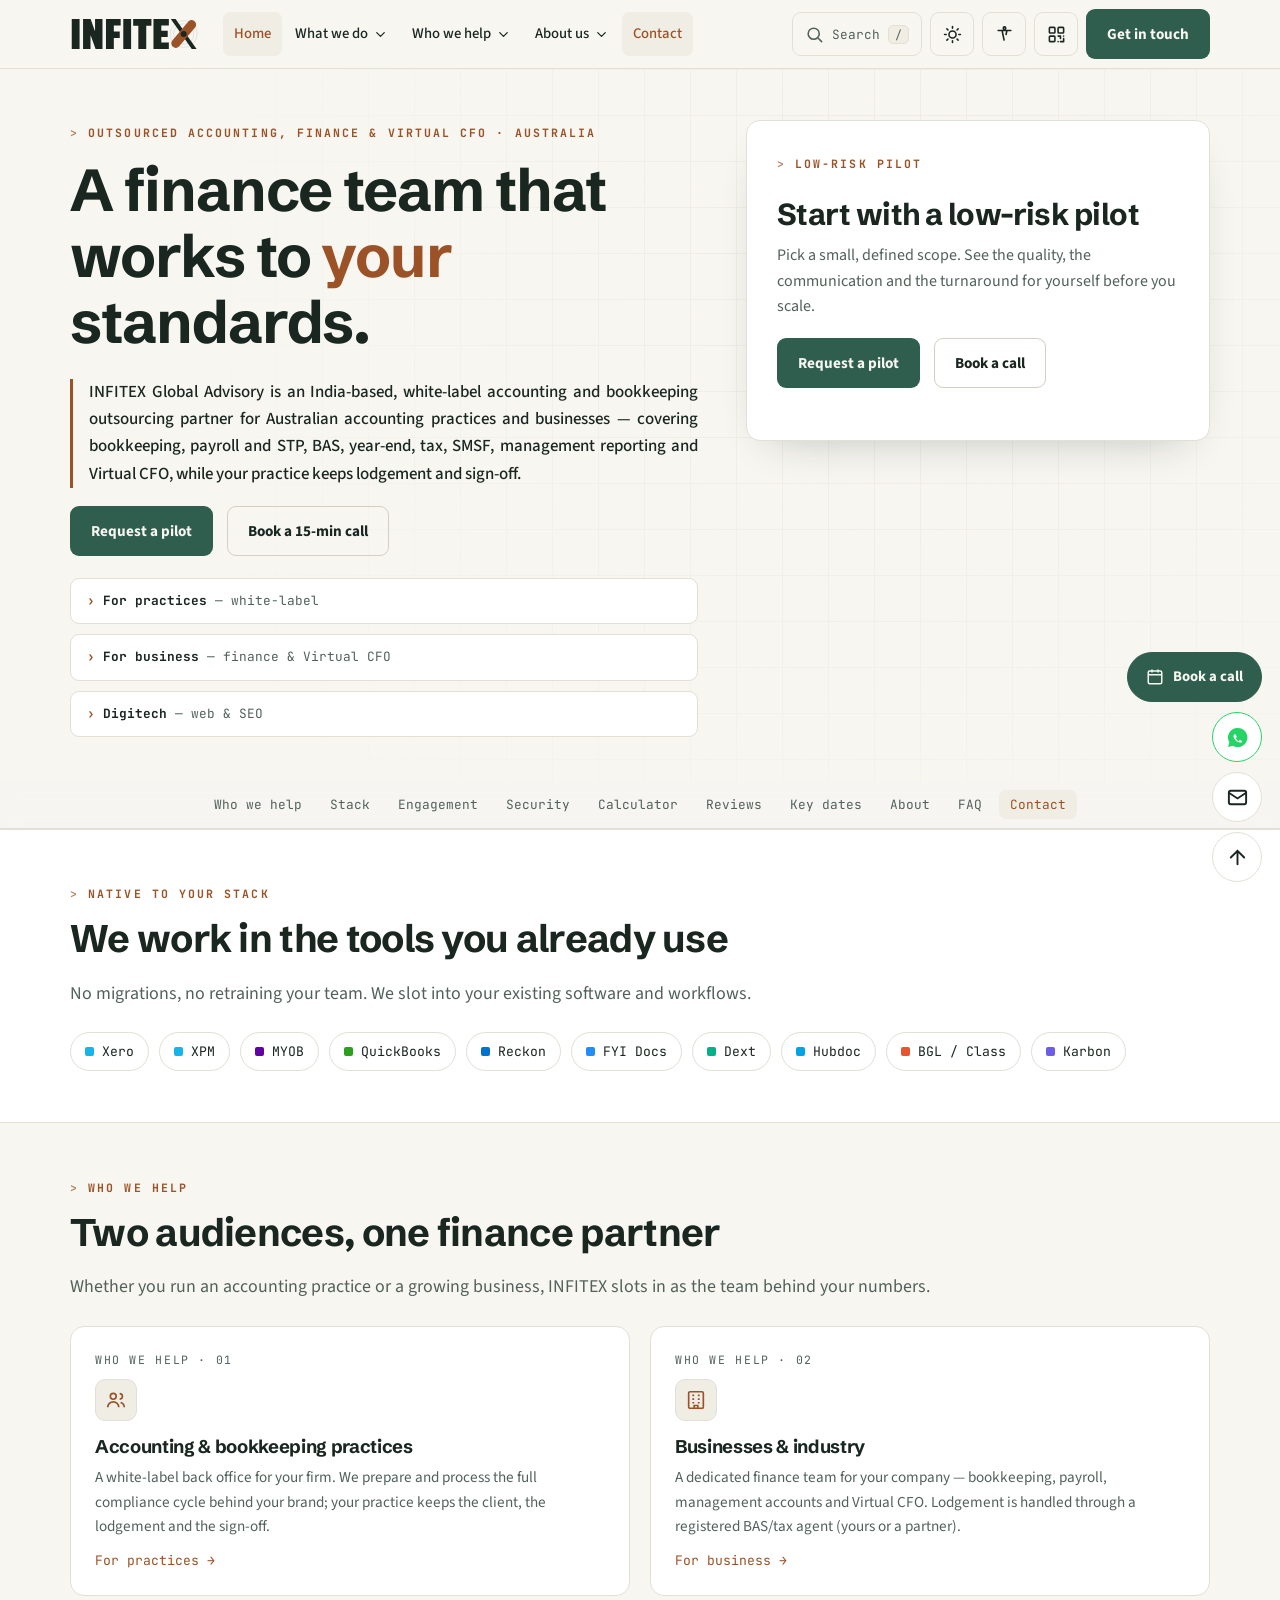
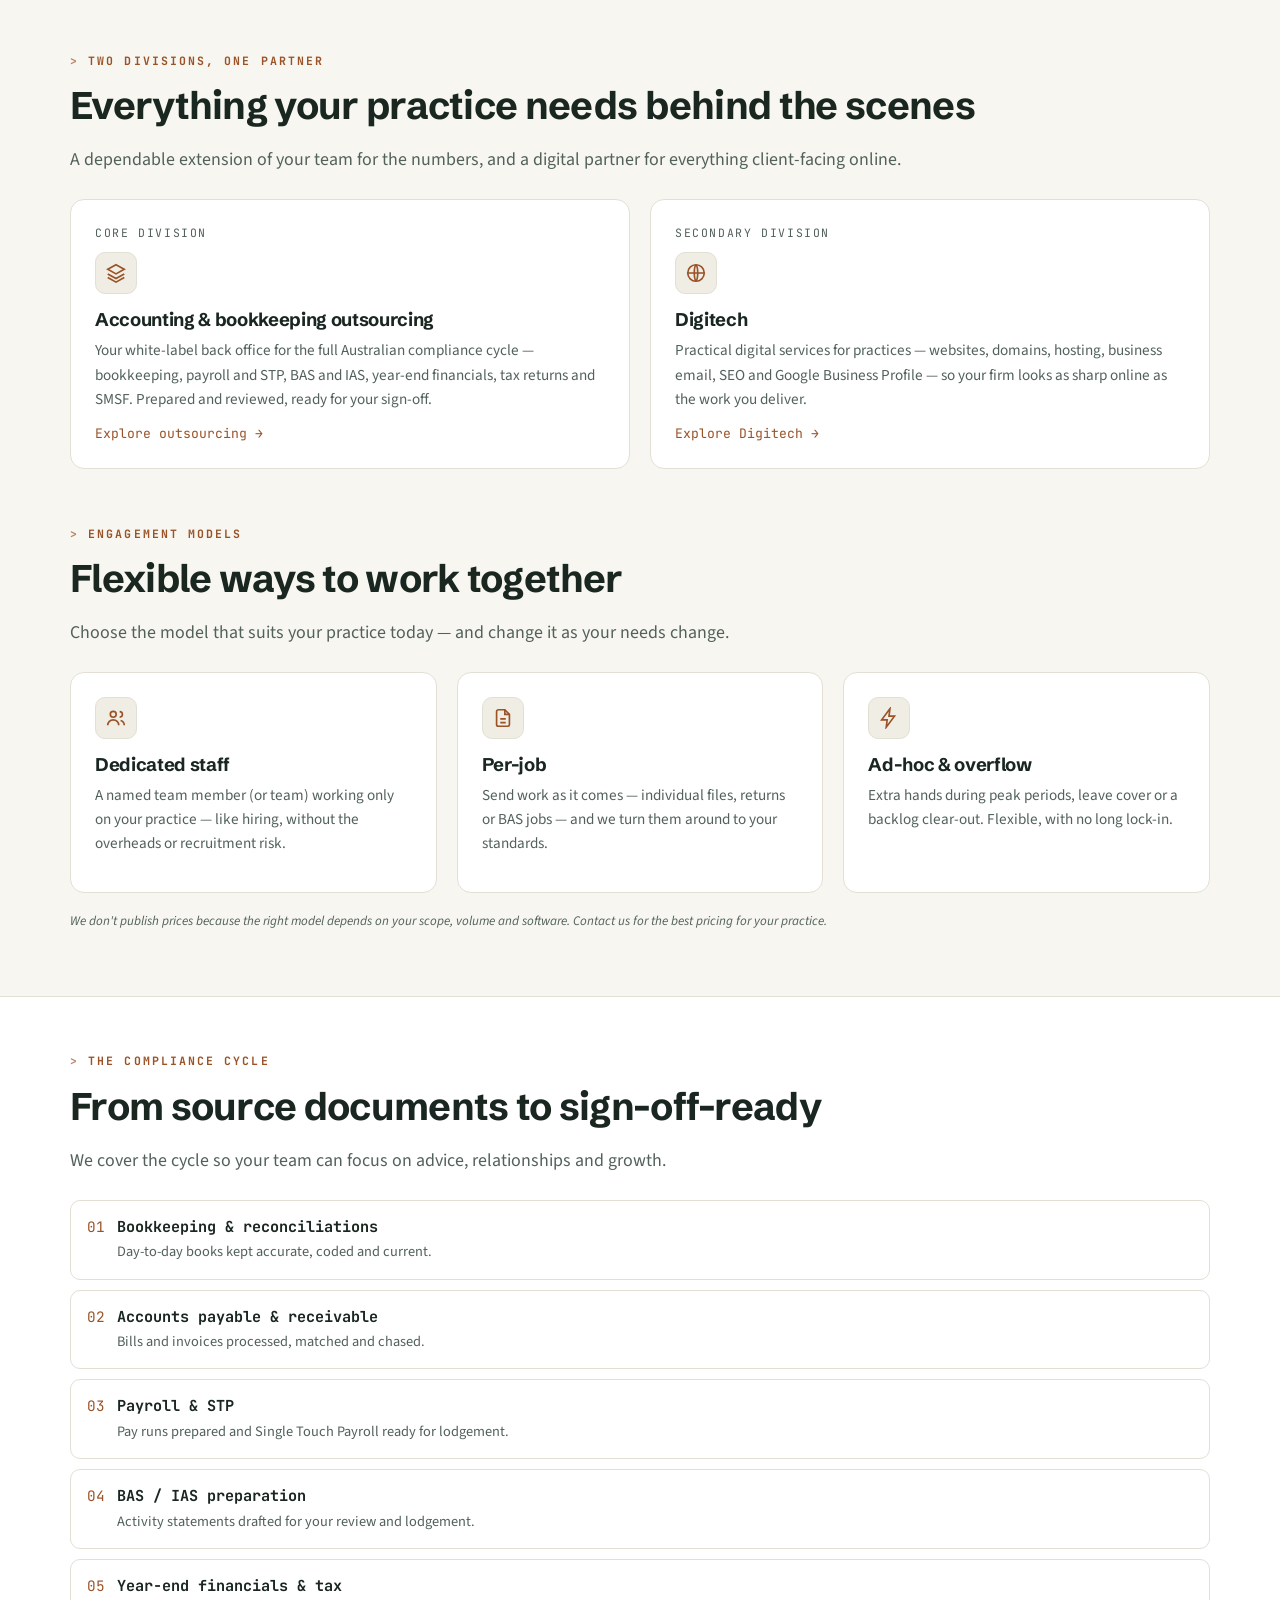
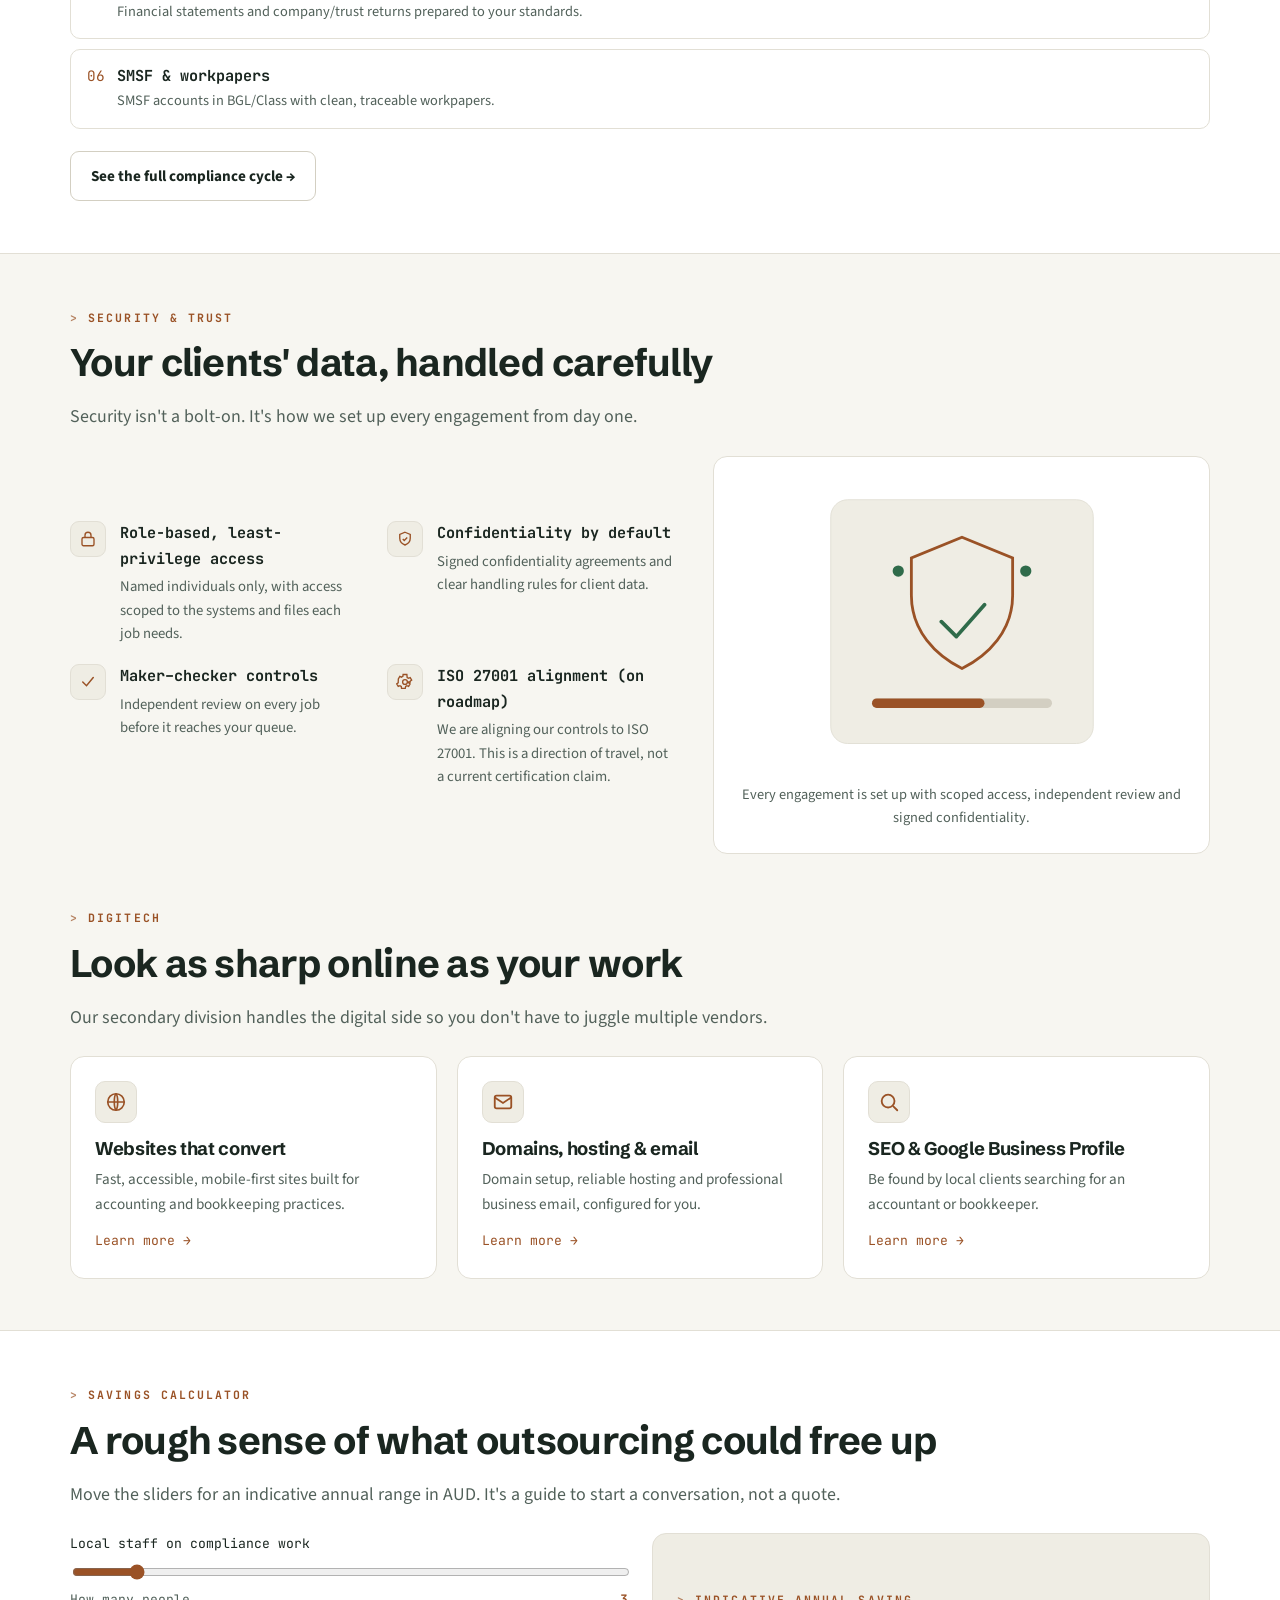
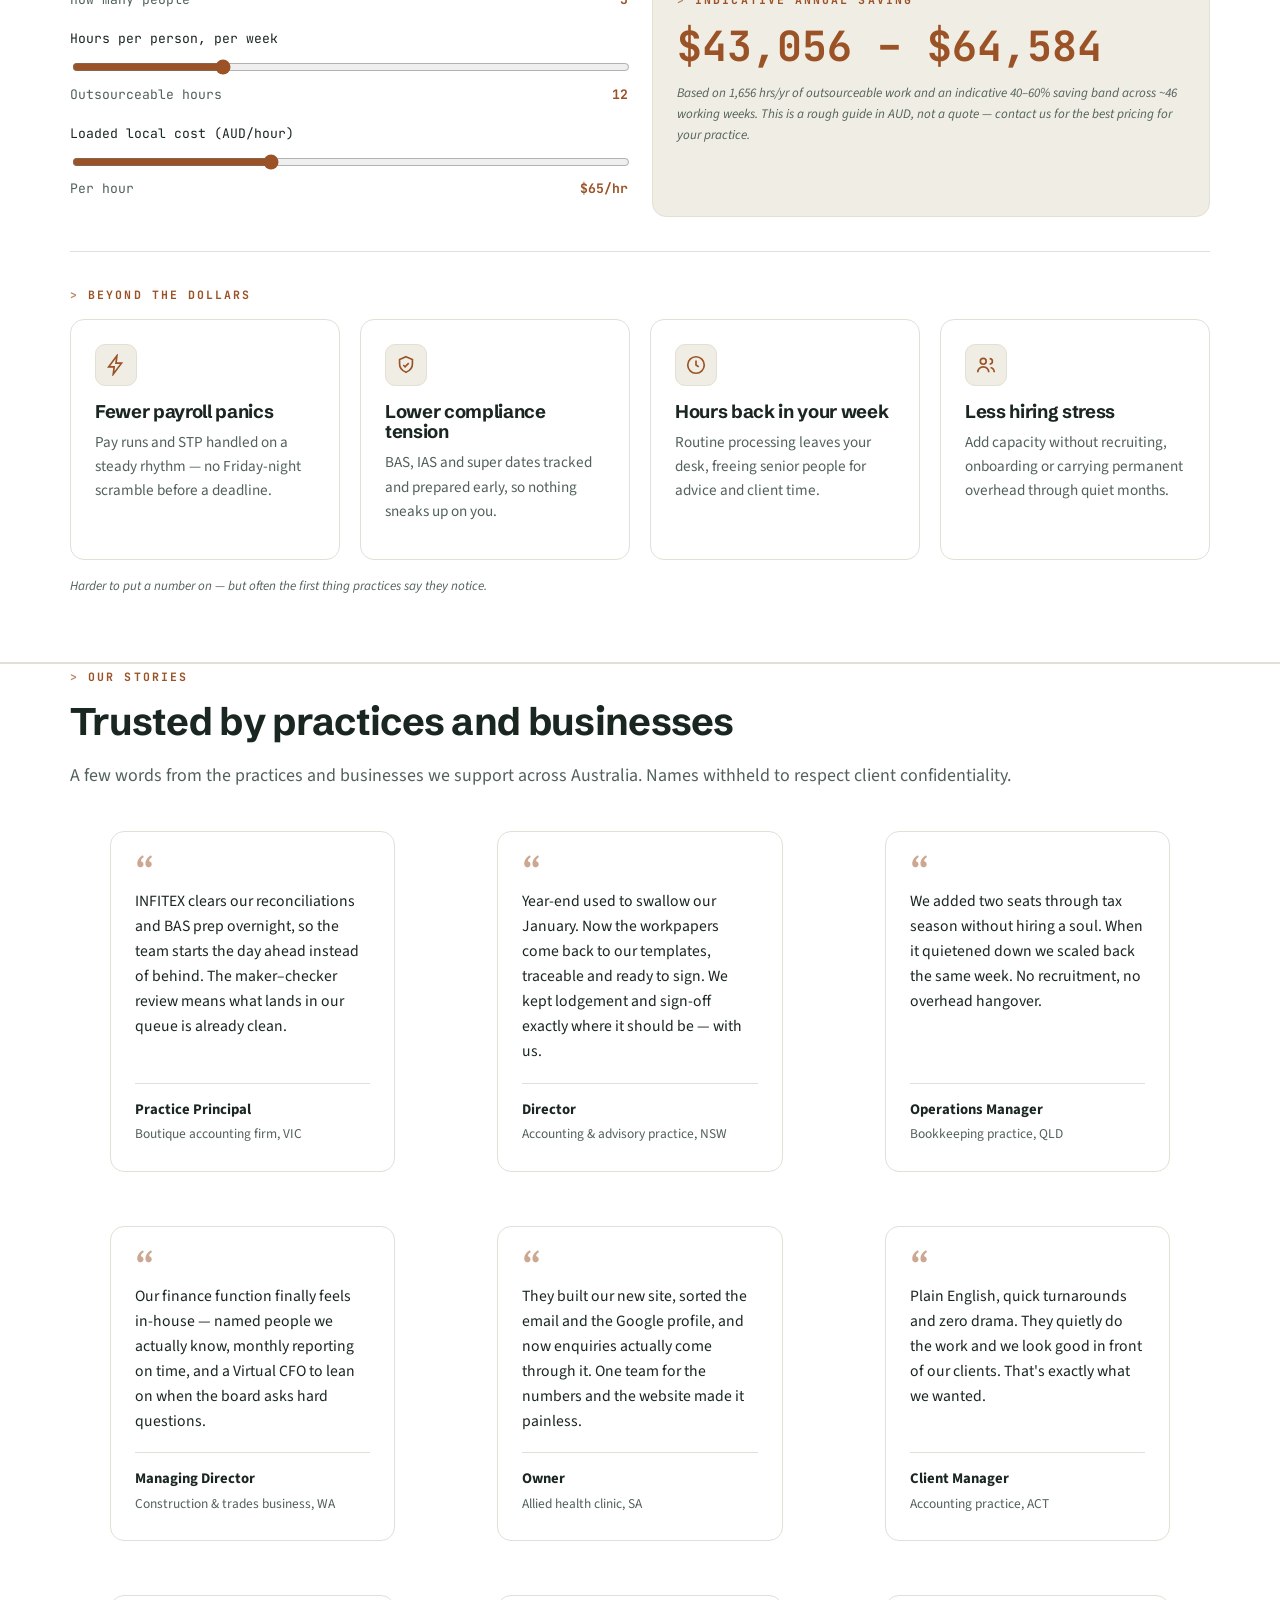
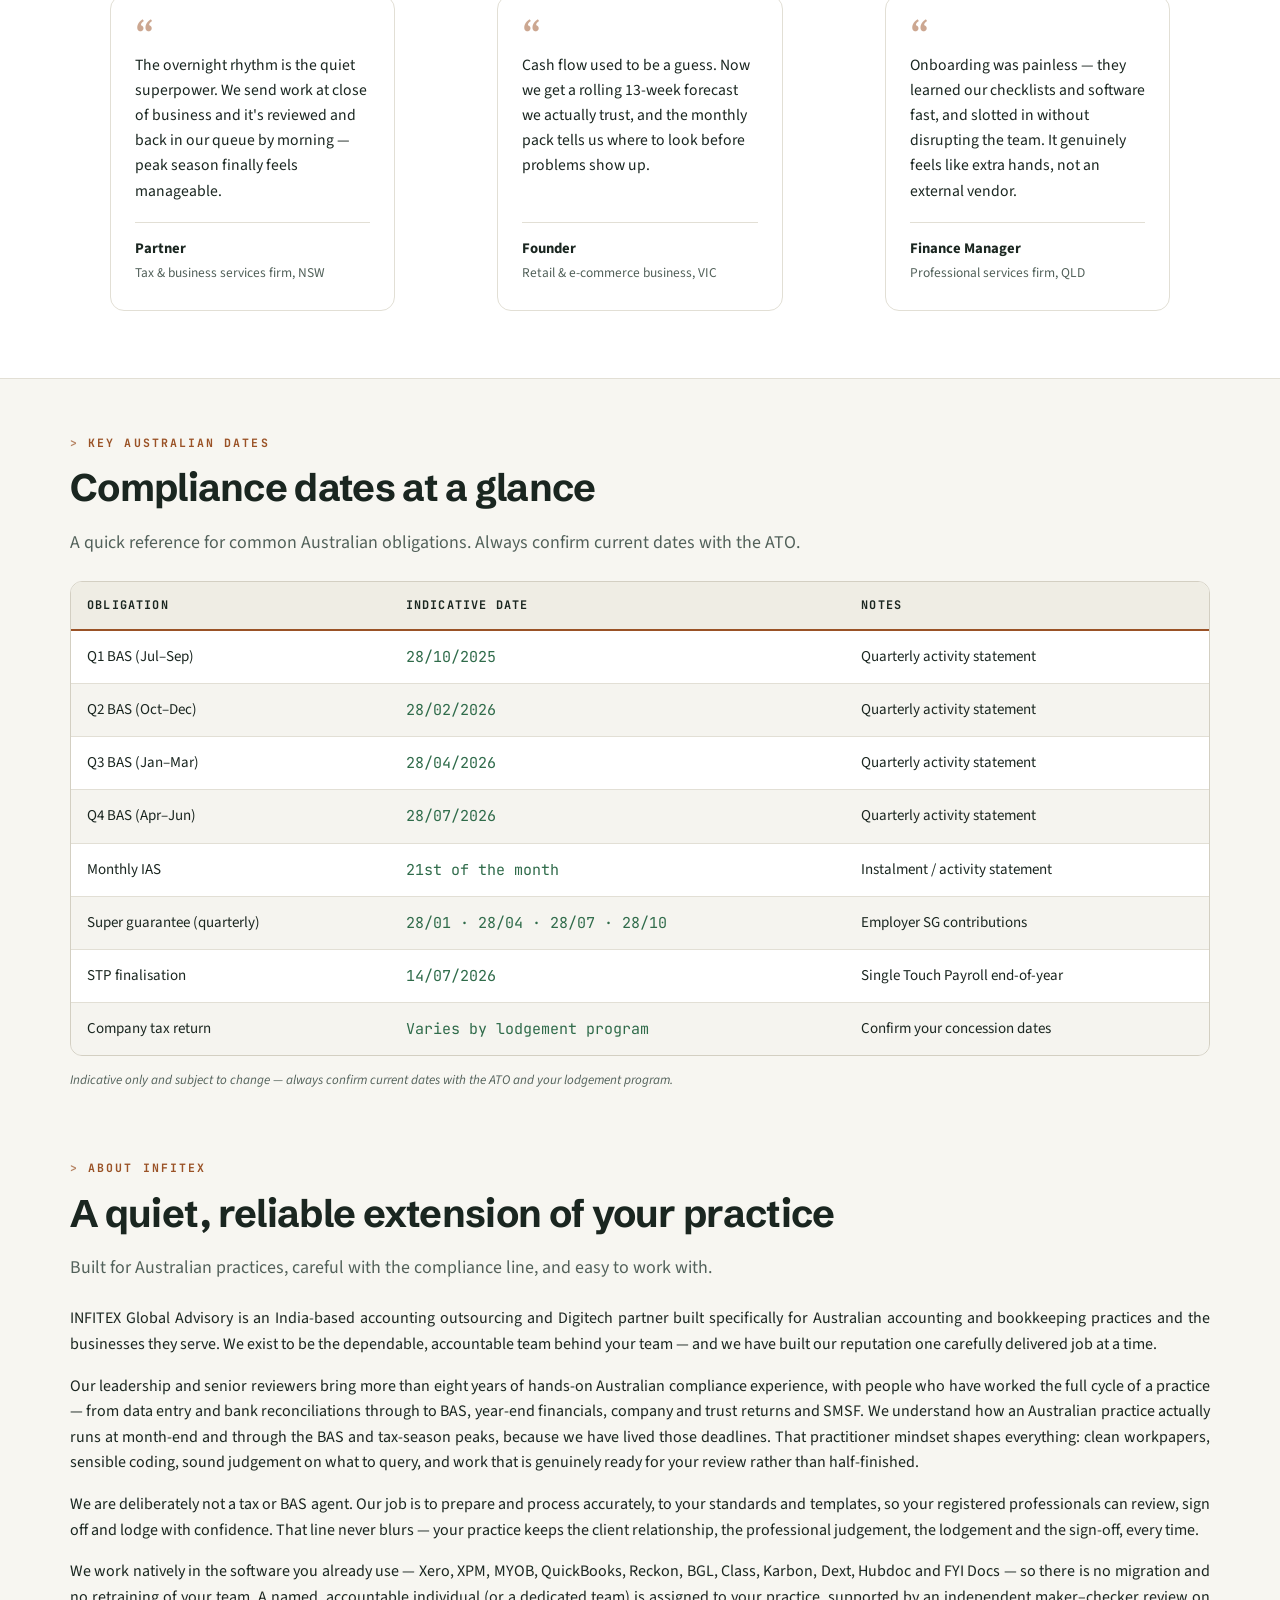
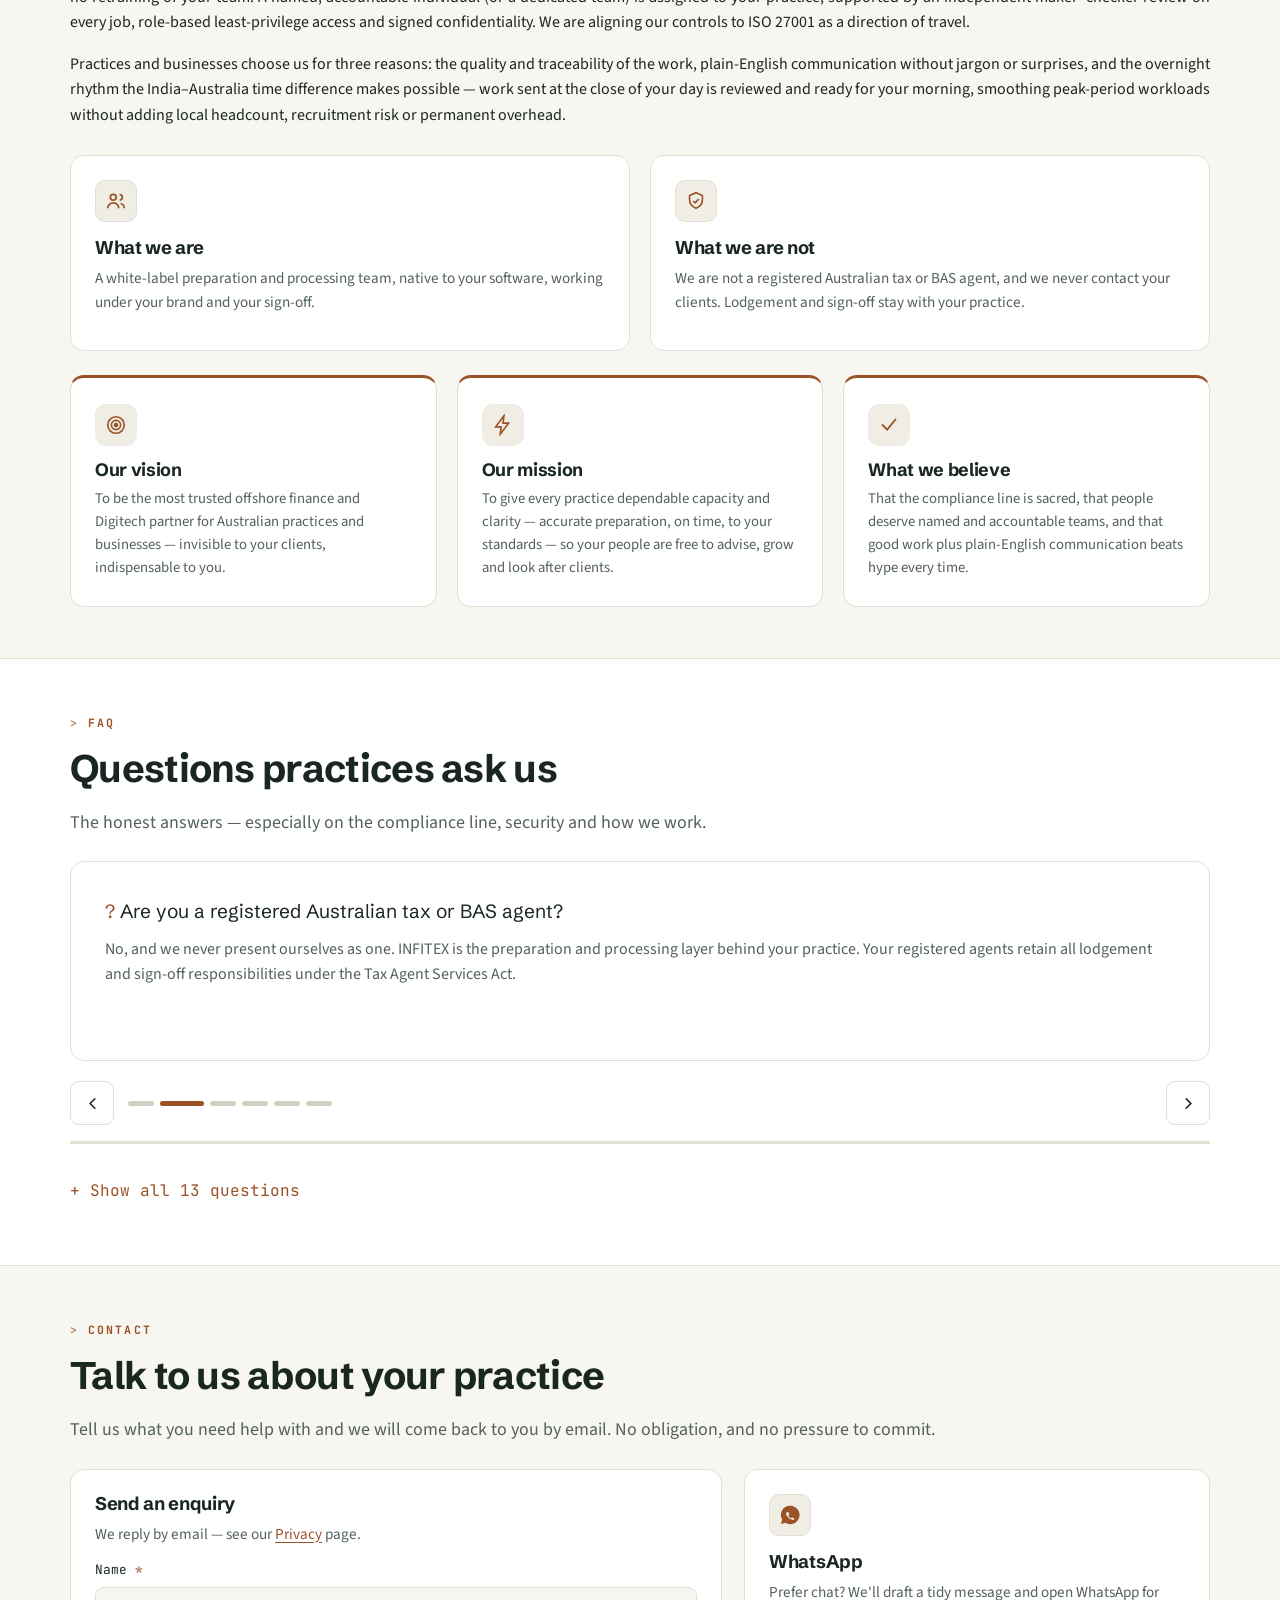
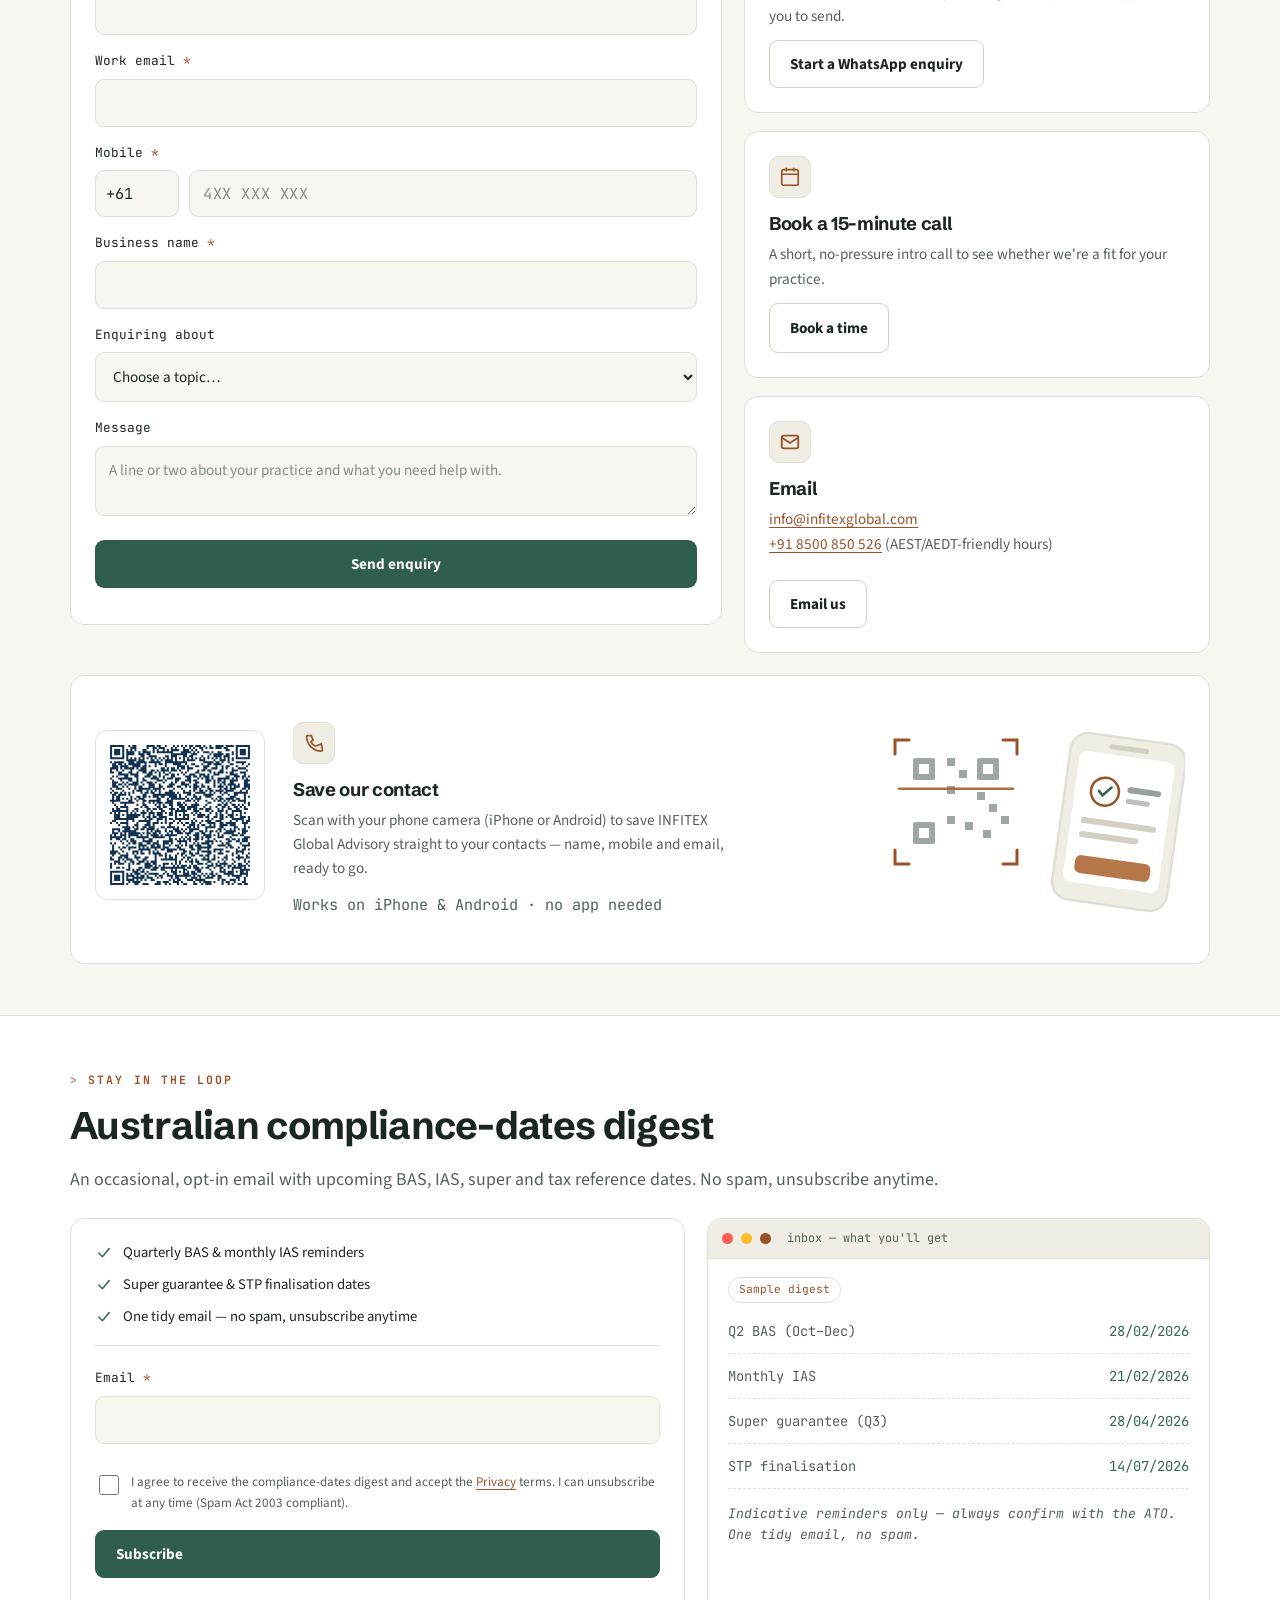
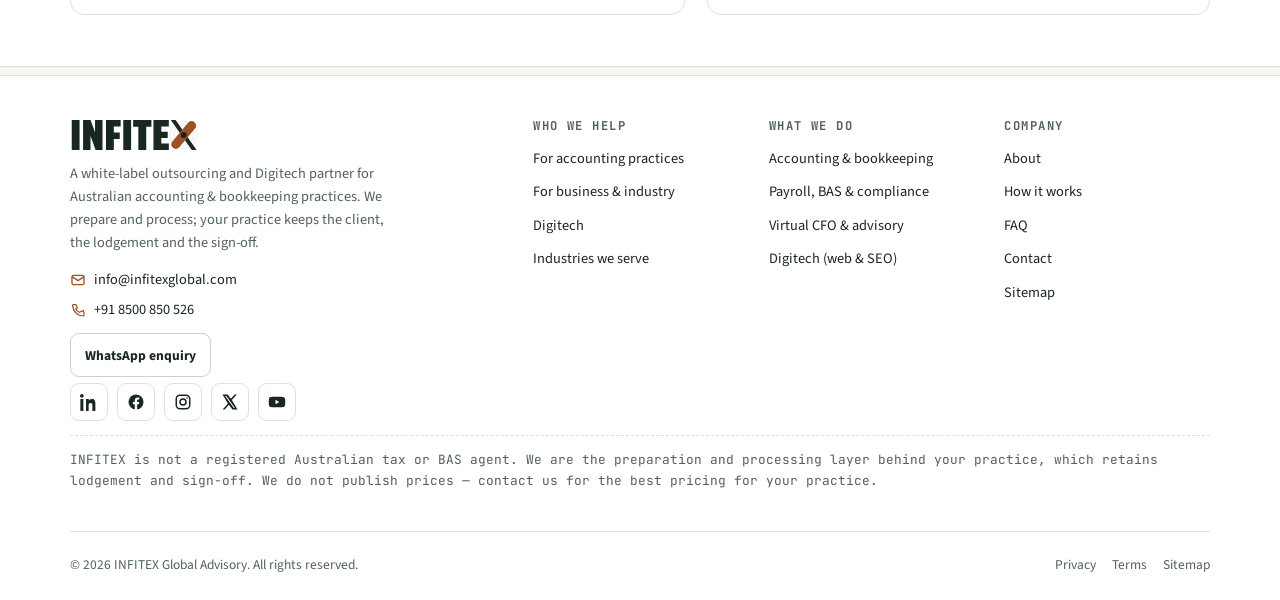
==== index.html @ 7af1adfd "Add files via upload" ====
<!doctype html><html lang="en-AU"><head><meta charset="utf-8"><meta name="viewport" content="width=device-width,initial-scale=1,viewport-fit=cover"><title>White-label accounting outsourcing, Australia | INFITEX</title><meta name="description" content="White-label accounting, bookkeeping & Virtual CFO outsourcing for Australian practices and businesses. We prepare; you keep lodgement & sign-off."><meta name="author" content="INFITEX Global Advisory"><meta name="robots" content="index,follow,max-image-preview:large,max-snippet:-1,max-video-preview:-1"><link rel="canonical" href="https://infitexglobal.com/index.html"><!-- SEO/GEO verification scaffold — replace PLACEHOLDER tokens after deploy --><meta name="google-site-verification" content="GOOGLE_SITE_VERIFICATION"><!-- <meta name="msvalidate.01" content="BING_SITE_VERIFICATION"> --><!-- <meta name="yandex-verification" content="YANDEX_SITE_VERIFICATION"> --><!-- <meta name="p:domain_verify" content="PINTEREST_SITE_VERIFICATION"> --><meta property="og:type" content="website"><meta property="og:site_name" content="INFITEX Global Advisory"><meta property="og:title" content="White-label accounting outsourcing, Australia | INFITEX"><meta property="og:description" content="White-label accounting, bookkeeping & Virtual CFO outsourcing for Australian practices and businesses. We prepare; you keep lodgement & sign-off."><meta property="og:url" content="https://infitexglobal.com/index.html"><meta property="og:image" content="https://infitexglobal.com/og-image.png"><meta property="og:image:width" content="1200"><meta property="og:image:height" content="630"><meta property="og:image:alt" content="INFITEX Global Advisory — white-label accounting outsourcing for Australian practices"><meta property="og:locale" content="en_AU"><meta name="twitter:card" content="summary_large_image"><meta name="twitter:title" content="White-label accounting outsourcing, Australia | INFITEX"><meta name="twitter:description" content="White-label accounting, bookkeeping & Virtual CFO outsourcing for Australian practices and businesses. We prepare; you keep lodgement & sign-off."><meta name="twitter:image" content="https://infitexglobal.com/og-image.png"><meta name="twitter:image:alt" content="INFITEX Global Advisory"><meta name="theme-color" content="#F7F6F1" media="(prefers-color-scheme: light)"><meta name="theme-color" content="#14211C" media="(prefers-color-scheme: dark)"><link rel="icon" href="favicon.svg" type="image/svg+xml"><link rel="apple-touch-icon" href="favicon.svg"><link rel="sitemap" type="application/xml" title="Sitemap" href="sitemap.xml"><script>(function(){try{var d=document.documentElement;var t=localStorage.getItem('ix-theme')||'light';d.setAttribute('data-theme',t);if(localStorage.getItem('ix-contrast')==='high')d.setAttribute('data-contrast','high');if(localStorage.getItem('ix-grayscale')==='on')d.setAttribute('data-grayscale','on');var ts=localStorage.getItem('ix-textstep');var s=[-2,0,2,4,6];if(ts!==null)d.style.setProperty('--type-scale-step',(s[parseInt(ts,10)]||0)+'px');}catch(e){}})();</script><link rel="preconnect" href="https://fonts.googleapis.com"><link rel="preconnect" href="https://fonts.gstatic.com" crossorigin><link href="https://fonts.googleapis.com/css2?family=Schibsted+Grotesk:wght@500;600;700;800&family=Source+Sans+3:ital,wght@0,400;0,600;1,400&family=JetBrains+Mono:wght@400;500;700&display=swap" rel="stylesheet"><link rel="stylesheet" href="styles.css"><script type="application/ld+json">{"@context":"https://schema.org","@graph":[{"@context":"https://schema.org","@type":"WebPage","@id":"https://infitexglobal.com/index.html#webpage","url":"https://infitexglobal.com/index.html","name":"White-label accounting outsourcing, Australia | INFITEX","description":"White-label accounting, bookkeeping & Virtual CFO outsourcing for Australian practices and businesses. We prepare; you keep lodgement & sign-off.","inLanguage":"en-AU","isPartOf":{"@id":"https://infitexglobal.com/#website"},"about":{"@id":"https://infitexglobal.com/#organization"},"speakable":{"@type":"SpeakableSpecification","cssSelector":["h1",".answer-lede"]}},{"@context":"https://schema.org","@type":"ProfessionalService","@id":"https://infitexglobal.com/#organization","name":"INFITEX Global Advisory","alternateName":"INFITEX","slogan":"A finance team that works to your standards.","description":"INFITEX Global Advisory is an India-based, white-label accounting and bookkeeping outsourcing partner for Australian accounting practices and businesses, covering bookkeeping, payroll and STP, BAS and IAS, year-end financials, tax and SMSF, plus management reporting and Virtual CFO. The client practice always retains lodgement and sign-off. A Digitech division provides websites, business email and SEO.","url":"https://infitexglobal.com/","logo":"https://infitexglobal.com/logo.svg","image":"https://infitexglobal.com/og-image.png","email":"info@infitexglobal.com","telephone":"+91-8500-850-526","priceRange":"Contact for a tailored quote","currenciesAccepted":"AUD","areaServed":{"@type":"Country","name":"Australia"},"knowsLanguage":["en-AU","en"],"availableLanguage":["English"],"knowsAbout":["White-label accounting outsourcing","Bookkeeping","Bank reconciliations","Accounts payable and receivable","Payroll","Single Touch Payroll (STP)","BAS preparation","IAS preparation","Year-end financial statements","Company and trust tax returns","SMSF accounting","BGL","Class","Xero","XPM","MYOB","QuickBooks","Reckon","Karbon","Dext","Hubdoc","FYI Docs","Management reporting","Budgeting and forecasting","Cash-flow forecasting","Virtual CFO","Australian tax compliance"],"serviceType":["Accounting outsourcing","Bookkeeping outsourcing","Payroll outsourcing","BAS and IAS preparation","Virtual CFO","Management reporting","Web design and SEO (Digitech)"],"contactPoint":{"@type":"ContactPoint","contactType":"sales","email":"info@infitexglobal.com","telephone":"+91-8500-850-526","areaServed":"AU","availableLanguage":["en-AU","en"]},"address":{"@type":"PostalAddress","addressCountry":"IN"},"sameAs":["https://www.linkedin.com/company/infitexglobal","https://www.facebook.com/infitexglobal","https://www.instagram.com/infitexglobal","https://x.com/infitexglobal","https://www.youtube.com/@infitexglobal"]},{"@context": "https://schema.org", "@type": "WebSite", "@id": "https://infitexglobal.com/#website", "name": "INFITEX Global Advisory", "url": "https://infitexglobal.com/", "publisher": {"@id": "https://infitexglobal.com/#organization"}, "inLanguage": "en-AU", "potentialAction": {"@type": "SearchAction", "target": {"@type": "EntryPoint", "urlTemplate": "https://infitexglobal.com/index.html?q={search_term_string}"}, "query-input": "required name=search_term_string"}},{"@context": "https://schema.org", "@type": "Service", "serviceType": "White-label accounting & bookkeeping outsourcing", "provider": {"@id": "https://infitexglobal.com/#organization"}, "areaServed": {"@type": "Country", "name": "Australia"}, "description": "White-label preparation and processing across the Australian compliance cycle — bookkeeping, payroll and STP, BAS and IAS, year-end, tax, SMSF — plus management reporting and Virtual CFO. The client practice retains lodgement and sign-off.", "hasOfferCatalog": {"@type": "OfferCatalog", "name": "INFITEX services", "itemListElement": [{"@type": "Offer", "itemOffered": {"@type": "Service", "name": "Accounting & bookkeeping outsourcing"}}, {"@type": "Offer", "itemOffered": {"@type": "Service", "name": "Payroll, BAS & compliance preparation"}}, {"@type": "Offer", "itemOffered": {"@type": "Service", "name": "Virtual CFO & management reporting"}}, {"@type": "Offer", "itemOffered": {"@type": "Service", "name": "Digitech — websites, email & SEO"}}]}},{"@context": "https://schema.org", "@type": "FAQPage", "mainEntity": [{"@type": "Question", "name": "Do you contact our clients directly?", "acceptedAnswer": {"@type": "Answer", "text": "No. You keep the client relationship end to end. We work in the background as your white-label team, and nothing we produce carries our name. Your clients only ever deal with your practice."}}, {"@type": "Question", "name": "Are you a registered Australian tax or BAS agent?", "acceptedAnswer": {"@type": "Answer", "text": "No, and we never present ourselves as one. INFITEX is the preparation and processing layer behind your practice. Your registered agents retain all lodgement and sign-off responsibilities under the Tax Agent Services Act."}}, {"@type": "Question", "name": "Who lodges and signs off the work?", "acceptedAnswer": {"@type": "Answer", "text": "Your practice does. We prepare and process to your standards and hand the work back for your review, sign-off and lodgement. Final professional judgement always stays with you."}}, {"@type": "Question", "name": "What tasks can you take on?", "acceptedAnswer": {"@type": "Answer", "text": "Bookkeeping and reconciliations, accounts payable and receivable, payroll and STP, BAS and IAS preparation, year-end financials, company and trust tax returns, SMSF accounts and clean workpapers behind every job."}}, {"@type": "Question", "name": "Which software do you work in?", "acceptedAnswer": {"@type": "Answer", "text": "The tools you already use — Xero, XPM, MYOB, QuickBooks, Reckon, FYI Docs, Dext, Hubdoc, BGL and Class, and Karbon. We adapt to your stack and workflows rather than asking you to change."}}, {"@type": "Question", "name": "How do you keep our data secure?", "acceptedAnswer": {"@type": "Answer", "text": "Role-based access, named individuals on your jobs, confidentiality agreements and least-privilege access to your systems. We are aligning our controls to ISO 27001 — certification is on our roadmap, not a current claim."}}, {"@type": "Question", "name": "Do you use a maker–checker review?", "acceptedAnswer": {"@type": "Answer", "text": "Yes. Work is prepared by one team member and independently reviewed by another before it reaches you, so what lands in your queue is already checked and traceable."}}, {"@type": "Question", "name": "What turnaround can we expect?", "acceptedAnswer": {"@type": "Answer", "text": "Turnaround depends on scope and volume, and we agree it with you up front. The India–Australia time difference often means work moves overnight, so jobs can be ready for your morning."}}, {"@type": "Question", "name": "Can we start with a trial?", "acceptedAnswer": {"@type": "Answer", "text": "Yes. We recommend a low-risk pilot on a defined scope — a handful of files or one work type — so you can judge quality and fit before scaling up."}}, {"@type": "Question", "name": "Are we locked into a contract?", "acceptedAnswer": {"@type": "Answer", "text": "No long lock-in. We earn the relationship through quality and reliability. Engagement models are flexible and can scale up or down as your practice needs change."}}, {"@type": "Question", "name": "How does the time-zone difference help us?", "acceptedAnswer": {"@type": "Answer", "text": "Work prepared during Australian evening hours can be ready for your team the next morning, which helps smooth peak-period workloads without adding local headcount."}}, {"@type": "Question", "name": "Why don't you publish pricing?", "acceptedAnswer": {"@type": "Answer", "text": "Because the right price depends on your scope, volume and software. We tailor it to your practice rather than forcing you into a fixed tier — contact us for the best pricing for your practice."}}, {"@type": "Question", "name": "Do you also build websites and do SEO?", "acceptedAnswer": {"@type": "Answer", "text": "Yes — through our Digitech division. Websites, domains, hosting, business email, SEO and Google Business Profile, built for accounting and bookkeeping practices."}}]},{"@context":"https://schema.org","@type":"BreadcrumbList","itemListElement":[{"@type":"ListItem","position":1,"name":"Home","item":"https://infitexglobal.com/index.html"}]}]}</script></head><body><a class="skip-link" href="#main">Skip to content</a><header class="site-header"><div class="shell header-inner"><a class="brand" href="index.html" aria-label="INFITEX Global Advisory — home"><svg class="brand-logo" viewBox="0 0 309.3 72.0" role="img" aria-label="INFITEX" focusable="false"><g class="brand-word" transform="translate(0 72.00) scale(0.10465 -0.10465)"><g transform="translate(0.0 0)"><path d="M40 0V688H220V0Z"/></g><g transform="translate(260.0 0)"><path d="M327 0 216 310H211V0H40V688H213L309 421H315V688H486V0Z"/></g><g transform="translate(786.0 0)"><path d="M40 0V688H377V540H220V402H356V254H220V0Z"/></g><g transform="translate(1183.0 0)"><path d="M40 0V688H220V0Z"/></g><g transform="translate(1443.0 0)"><path d="M126 0V535H7V688H426V535H307V0Z"/></g><g transform="translate(1876.0 0)"><path d="M40 0V688H393V540H220V421H367V274H220V148H393V0Z"/></g></g><g class="brand-x"><g class="bx-ring" fill="none"><circle cx="273.11" cy="36.00" r="24.48"/><circle cx="273.11" cy="36.00" r="32.40"/></g><path class="bx-ink" d="M 242.15 0.00 L 253.67 0.00 L 304.07 72.00 L 292.55 72.00 Z"/><rect class="bx-acc" x="262.31" y="-4.32" width="21.60" height="80.64" rx="10.80" transform="rotate(40 273.11 36.00)"/><circle class="bx-dot" cx="273.11" cy="36.00" r="7.20"/></g></svg></a><nav class="nav" aria-label="Primary"><a class="nav-link" href="index.html" aria-current="page">Home</a><div class="nav-item has-mega"><button type="button" class="nav-link nav-trigger" aria-expanded="false" aria-haspopup="true" aria-controls="mega-what-we-do">What we do<svg class="caret" viewBox="0 0 24 24" aria-hidden="true" focusable="false"><path d="M6 9l6 6 6-6" fill="none" stroke="currentColor" stroke-width="2" stroke-linecap="round" stroke-linejoin="round"/></svg></button><div class="mega-panel" id="mega-what-we-do" role="region" aria-label="What we do"><div class="mega-grid"><div class="mega-col"><p class="mega-h">Accounting & bookkeeping</p><ul><li><a href="outsourcing.html#scope"><span class="mega-t">Bookkeeping & reconciliations</span><span class="mega-d">Books kept accurate, coded and reconciled.</span></a></li><li><a href="outsourcing.html#scope"><span class="mega-t">Accounts payable & receivable</span><span class="mega-d">Bills, invoices and debtor follow-up.</span></a></li><li><a href="outsourcing.html#scope"><span class="mega-t">Year-end financials</span><span class="mega-d">Financial statements to your standards.</span></a></li><li><a href="outsourcing.html#scope"><span class="mega-t">Workpapers</span><span class="mega-d">Clean, traceable workpapers behind every job.</span></a></li></ul></div><div class="mega-col"><p class="mega-h">Payroll, BAS & compliance</p><ul><li><a href="outsourcing.html#scope"><span class="mega-t">Payroll & STP</span><span class="mega-d">Pay runs and Single Touch Payroll, ready to lodge.</span></a></li><li><a href="outsourcing.html#scope"><span class="mega-t">BAS / IAS preparation</span><span class="mega-d">Activity statements drafted for your sign-off.</span></a></li><li><a href="outsourcing.html#scope"><span class="mega-t">Company & trust tax returns</span><span class="mega-d">Returns prepared; your agent signs and lodges.</span></a></li><li><a href="outsourcing.html#scope"><span class="mega-t">SMSF accounts (BGL/Class)</span><span class="mega-d">Self-managed super fund accounts & workpapers.</span></a></li></ul></div><div class="mega-col"><p class="mega-h">Advisory & Virtual CFO</p><ul><li><a href="industry.html#vcfo"><span class="mega-t">Virtual CFO</span><span class="mega-d">Senior finance leadership, fractionally.</span></a></li><li><a href="industry.html#what"><span class="mega-t">Management accounts & reporting</span><span class="mega-d">Monthly, decision-ready reporting.</span></a></li><li><a href="industry.html#what"><span class="mega-t">Budgeting & forecasting</span><span class="mega-d">Budgets, rolling forecasts and scenarios.</span></a></li><li><a href="industry.html#vcfo"><span class="mega-t">Cash-flow management</span><span class="mega-d">13-week cash-flow and working-capital visibility.</span></a></li></ul></div><div class="mega-col"><p class="mega-h">Digitech</p><ul><li><a href="digitech.html#services"><span class="mega-t">Web design & build</span><span class="mega-d">Fast, accessible, mobile-first websites.</span></a></li><li><a href="digitech.html#services"><span class="mega-t">Domains, hosting & email</span><span class="mega-d">Set up and managed for you.</span></a></li><li><a href="digitech.html#services"><span class="mega-t">SEO & Google Business Profile</span><span class="mega-d">Be found by local clients.</span></a></li><li><a href="digitech.html#services"><span class="mega-t">Care & maintenance</span><span class="mega-d">Updates, backups and ongoing changes.</span></a></li></ul></div></div></div></div><div class="nav-item has-mega"><button type="button" class="nav-link nav-trigger" aria-expanded="false" aria-haspopup="true" aria-controls="mega-who-we-help">Who we help<svg class="caret" viewBox="0 0 24 24" aria-hidden="true" focusable="false"><path d="M6 9l6 6 6-6" fill="none" stroke="currentColor" stroke-width="2" stroke-linecap="round" stroke-linejoin="round"/></svg></button><div class="mega-panel" id="mega-who-we-help" role="region" aria-label="Who we help"><div class="mega-grid"><div class="mega-col"><p class="mega-h">By audience</p><ul><li><a href="outsourcing.html"><span class="mega-t">For accounting practices</span><span class="mega-d">White-label back office for your firm.</span></a></li><li><a href="industry.html"><span class="mega-t">For business & industry</span><span class="mega-d">A dedicated outsourced finance team.</span></a></li><li><a href="digitech.html"><span class="mega-t">Digitech</span><span class="mega-d">Web, email & SEO for client-facing growth.</span></a></li></ul></div><div class="mega-col"><p class="mega-h">Industries we serve</p><ul><li><a href="industry.html#industries"><span class="mega-t">Construction & trades</span><span class="mega-d">Job costing, payroll and BAS.</span></a></li><li><a href="industry.html#industries"><span class="mega-t">Retail & e-commerce</span><span class="mega-d">High-volume reconciliations and reporting.</span></a></li><li><a href="industry.html#industries"><span class="mega-t">Professional services</span><span class="mega-d">Clean books and management accounts.</span></a></li><li><a href="industry.html#industries"><span class="mega-t">Healthcare & allied health</span><span class="mega-d">Compliant bookkeeping and payroll.</span></a></li></ul></div></div></div></div><div class="nav-item has-mega"><button type="button" class="nav-link nav-trigger" aria-expanded="false" aria-haspopup="true" aria-controls="mega-about-us">About us<svg class="caret" viewBox="0 0 24 24" aria-hidden="true" focusable="false"><path d="M6 9l6 6 6-6" fill="none" stroke="currentColor" stroke-width="2" stroke-linecap="round" stroke-linejoin="round"/></svg></button><div class="mega-panel" id="mega-about-us" role="region" aria-label="About us"><div class="mega-grid"><div class="mega-col"><p class="mega-h">Company</p><ul><li><a href="index.html#about"><span class="mega-t">About INFITEX</span><span class="mega-d">A dependable extension of your team, native to your stack.</span></a></li><li><a href="index.html#about"><span class="mega-t">Vision, mission & values</span><span class="mega-d">What we stand for and how we work.</span></a></li></ul></div><div class="mega-col"><p class="mega-h">Proof & answers</p><ul><li><a href="index.html#testimonials"><span class="mega-t">Our stories</span><span class="mega-d">What practices and businesses say about us.</span></a></li><li><a href="index.html#faq"><span class="mega-t">FAQ</span><span class="mega-d">Honest answers on the compliance line, security and how we work.</span></a></li></ul></div></div></div></div><a class="nav-link" href="index.html#contact" aria-current="page">Contact</a></nav><div class="header-tools"><button class="icon-btn search-btn" data-open-search aria-label="Search the site"><svg viewBox="0 0 24 24" fill="none" stroke="currentColor" stroke-width="2" stroke-linecap="round"><circle cx="11" cy="11" r="7"/><path d="M21 21l-4-4"/></svg><span>Search</span><kbd>/</kbd></button><button class="icon-btn" data-theme-toggle aria-label="Toggle light or dark theme" aria-pressed="false"><svg viewBox="0 0 24 24" fill="none" stroke="currentColor" stroke-width="2" stroke-linecap="round"><circle cx="12" cy="12" r="4.5"/><path d="M12 2v2M12 20v2M2 12h2M20 12h2M4.9 4.9l1.4 1.4M17.7 17.7l1.4 1.4M19.1 4.9l-1.4 1.4M6.3 17.7l-1.4 1.4"/></svg></button><button class="icon-btn" data-open-a11y aria-label="Open accessibility settings"><svg viewBox="0 0 24 24" fill="none" stroke="currentColor" stroke-width="2" stroke-linecap="round"><circle cx="12" cy="4" r="1.6"/><path d="M4 7h16M9 7l1 5 1.5 7M15 7l-1 5"/></svg></button><button class="icon-btn qr-header-btn" data-open-qr aria-label="Show QR code to save our contact" title="Save our contact (QR)"><svg viewBox="0 0 24 24" fill="none" stroke="currentColor" stroke-width="2" stroke-linecap="round" stroke-linejoin="round"><rect x="3" y="3" width="7" height="7" rx="1"/><rect x="14" y="3" width="7" height="7" rx="1"/><rect x="3" y="14" width="7" height="7" rx="1"/><path d="M14 14h3v3M21 14v.01M14 21h.01M17 21h4v-4M21 17v.01"/></svg></button><a class="btn btn-primary header-cta" href="index.html#contact">Get in touch</a><button class="icon-btn hamburger" data-open-nav aria-label="Open menu" aria-expanded="false"><svg viewBox="0 0 24 24" fill="none" stroke="currentColor" stroke-width="2" stroke-linecap="round"><path d="M3 6h18M3 12h18M3 18h18"/></svg></button></div></div></header><div class="mobile-nav" id="mobileNav" aria-hidden="true"><div class="mobile-nav-top"><a class="brand" href="index.html" aria-label="INFITEX home"><svg class="brand-logo" viewBox="0 0 309.3 72.0" role="img" aria-label="INFITEX" focusable="false"><g class="brand-word" transform="translate(0 72.00) scale(0.10465 -0.10465)"><g transform="translate(0.0 0)"><path d="M40 0V688H220V0Z"/></g><g transform="translate(260.0 0)"><path d="M327 0 216 310H211V0H40V688H213L309 421H315V688H486V0Z"/></g><g transform="translate(786.0 0)"><path d="M40 0V688H377V540H220V402H356V254H220V0Z"/></g><g transform="translate(1183.0 0)"><path d="M40 0V688H220V0Z"/></g><g transform="translate(1443.0 0)"><path d="M126 0V535H7V688H426V535H307V0Z"/></g><g transform="translate(1876.0 0)"><path d="M40 0V688H393V540H220V421H367V274H220V148H393V0Z"/></g></g><g class="brand-x"><g class="bx-ring" fill="none"><circle cx="273.11" cy="36.00" r="24.48"/><circle cx="273.11" cy="36.00" r="32.40"/></g><path class="bx-ink" d="M 242.15 0.00 L 253.67 0.00 L 304.07 72.00 L 292.55 72.00 Z"/><rect class="bx-acc" x="262.31" y="-4.32" width="21.60" height="80.64" rx="10.80" transform="rotate(40 273.11 36.00)"/><circle class="bx-dot" cx="273.11" cy="36.00" r="7.20"/></g></svg></a><button class="icon-btn" data-close-nav aria-label="Close menu"><svg viewBox="0 0 24 24" fill="none" stroke="currentColor" stroke-width="2" stroke-linecap="round"><path d="M6 6l12 12M18 6L6 18"/></svg></button></div><nav aria-label="Mobile"><a class="m-link" href="index.html">Home</a><div class="m-acc"><button type="button" class="m-acc-btn" aria-expanded="false" aria-controls="macc-what-we-do">What we do<svg class="caret" viewBox="0 0 24 24" aria-hidden="true" focusable="false"><path d="M6 9l6 6 6-6" fill="none" stroke="currentColor" stroke-width="2" stroke-linecap="round" stroke-linejoin="round"/></svg></button><div class="m-acc-panel" id="macc-what-we-do"><p class="m-group">Accounting & bookkeeping</p><a class="m-sublink" href="outsourcing.html#scope">Bookkeeping & reconciliations</a><a class="m-sublink" href="outsourcing.html#scope">Accounts payable & receivable</a><a class="m-sublink" href="outsourcing.html#scope">Year-end financials</a><a class="m-sublink" href="outsourcing.html#scope">Workpapers</a><p class="m-group">Payroll, BAS & compliance</p><a class="m-sublink" href="outsourcing.html#scope">Payroll & STP</a><a class="m-sublink" href="outsourcing.html#scope">BAS / IAS preparation</a><a class="m-sublink" href="outsourcing.html#scope">Company & trust tax returns</a><a class="m-sublink" href="outsourcing.html#scope">SMSF accounts (BGL/Class)</a><p class="m-group">Advisory & Virtual CFO</p><a class="m-sublink" href="industry.html#vcfo">Virtual CFO</a><a class="m-sublink" href="industry.html#what">Management accounts & reporting</a><a class="m-sublink" href="industry.html#what">Budgeting & forecasting</a><a class="m-sublink" href="industry.html#vcfo">Cash-flow management</a><p class="m-group">Digitech</p><a class="m-sublink" href="digitech.html#services">Web design & build</a><a class="m-sublink" href="digitech.html#services">Domains, hosting & email</a><a class="m-sublink" href="digitech.html#services">SEO & Google Business Profile</a><a class="m-sublink" href="digitech.html#services">Care & maintenance</a></div></div><div class="m-acc"><button type="button" class="m-acc-btn" aria-expanded="false" aria-controls="macc-who-we-help">Who we help<svg class="caret" viewBox="0 0 24 24" aria-hidden="true" focusable="false"><path d="M6 9l6 6 6-6" fill="none" stroke="currentColor" stroke-width="2" stroke-linecap="round" stroke-linejoin="round"/></svg></button><div class="m-acc-panel" id="macc-who-we-help"><p class="m-group">By audience</p><a class="m-sublink" href="outsourcing.html">For accounting practices</a><a class="m-sublink" href="industry.html">For business & industry</a><a class="m-sublink" href="digitech.html">Digitech</a><p class="m-group">Industries we serve</p><a class="m-sublink" href="industry.html#industries">Construction & trades</a><a class="m-sublink" href="industry.html#industries">Retail & e-commerce</a><a class="m-sublink" href="industry.html#industries">Professional services</a><a class="m-sublink" href="industry.html#industries">Healthcare & allied health</a></div></div><div class="m-acc"><button type="button" class="m-acc-btn" aria-expanded="false" aria-controls="macc-about-us">About us<svg class="caret" viewBox="0 0 24 24" aria-hidden="true" focusable="false"><path d="M6 9l6 6 6-6" fill="none" stroke="currentColor" stroke-width="2" stroke-linecap="round" stroke-linejoin="round"/></svg></button><div class="m-acc-panel" id="macc-about-us"><p class="m-group">Company</p><a class="m-sublink" href="index.html#about">About INFITEX</a><a class="m-sublink" href="index.html#about">Vision, mission & values</a><p class="m-group">Proof & answers</p><a class="m-sublink" href="index.html#testimonials">Our stories</a><a class="m-sublink" href="index.html#faq">FAQ</a></div></div><a class="m-link" href="index.html#contact">Contact</a></nav><div style="margin-top:24px;display:flex;gap:10px;flex-wrap:wrap"><button class="btn btn-ghost" data-open-wa>WhatsApp us</button><a class="btn btn-primary" href="index.html#contact">Get in touch</a></div></div><main id="main"><section class="hero hero-grid" id="top"><div class="shell"><div class="hero-inner"><div><span class="eyebrow">Outsourced accounting, finance &amp; Virtual CFO · Australia</span><h1>A finance team that works to <span class="accent">your</span> standards.</h1><p class="answer-lede">INFITEX Global Advisory is an India-based, white-label accounting and bookkeeping outsourcing partner for Australian accounting practices and businesses — covering bookkeeping, payroll and STP, BAS, year-end, tax, SMSF, management reporting and Virtual CFO, while your practice keeps lodgement and sign-off.</p><div class="hero-cta"><a class="btn btn-primary" href="#contact">Request a pilot</a><a class="btn btn-ghost" data-booking href="index.html#contact">Book a 15-min call</a></div><ul class="hero-paths hero-paths--list"><li><a class="path-chip" href="outsourcing.html"><b>For practices</b> <span>— white-label</span></a></li><li><a class="path-chip" href="industry.html"><b>For business</b> <span>— finance &amp; Virtual CFO</span></a></li><li><a class="path-chip" href="digitech.html"><b>Digitech</b> <span>— web &amp; SEO</span></a></li></ul></div><aside class="hero-pilot" aria-labelledby="hero-pilot-title"><span class="eyebrow">Low-risk pilot</span><h2 id="hero-pilot-title">Start with a low-risk pilot</h2><p>Pick a small, defined scope. See the quality, the communication and the turnaround for yourself before you scale.</p><div class="hero-cta"><a class="btn btn-primary" href="#contact">Request a pilot</a><a class="btn btn-ghost" data-booking href="index.html#contact">Book a call</a></div></aside></div></div></section><nav class="section-nav" aria-label="On this page"><div class="shell"><ul><li><a href="#who">Who we help</a></li><li><a href="#stack">Stack</a></li><li><a href="#engagement">Engagement</a></li><li><a href="#security">Security</a></li><li><a href="#calculator">Calculator</a></li><li><a href="#testimonials">Reviews</a></li><li><a href="#dates">Key dates</a></li><li><a href="#about">About</a></li><li><a href="#faq">FAQ</a></li><li><a href="#contact">Contact</a></li></ul></div></nav><section class="section alt" id="stack" aria-labelledby="stack-title"><div class="shell"><div class="section-head"><span class="eyebrow">Native to your stack</span><h2 class="section-title" id="stack-title">We work in the tools you already use</h2><p class="lead" data-tw>No migrations, no retraining your team. We slot into your existing software and workflows.</p></div><div class="stack-strip"><span class="stack-chip"><span class="dot" style="background:#13B5EA"></span>Xero</span><span class="stack-chip"><span class="dot" style="background:#13B5EA"></span>XPM</span><span class="stack-chip"><span class="dot" style="background:#6100A5"></span>MYOB</span><span class="stack-chip"><span class="dot" style="background:#2CA01C"></span>QuickBooks</span><span class="stack-chip"><span class="dot" style="background:#0072CE"></span>Reckon</span><span class="stack-chip"><span class="dot" style="background:#1F8EFA"></span>FYI Docs</span><span class="stack-chip"><span class="dot" style="background:#00B289"></span>Dext</span><span class="stack-chip"><span class="dot" style="background:#00A4E4"></span>Hubdoc</span><span class="stack-chip"><span class="dot" style="background:#E8542E"></span>BGL / Class</span><span class="stack-chip"><span class="dot" style="background:#6C5CE7"></span>Karbon</span></div></div></section><section class="section" id="who" aria-labelledby="who-title"><div class="shell"><div class="section-head"><span class="eyebrow">Who we help</span><h2 class="section-title" id="who-title">Two audiences, one finance partner</h2><p class="lead" data-tw>Whether you run an accounting practice or a growing business, INFITEX slots in as the team behind your numbers.</p></div><div class="grid grid-2"><article class="division card"><span class="tag">Who we help · 01</span><div class="ico"><svg viewBox="0 0 24 24" fill="none" stroke="currentColor" stroke-width="1.8"><circle cx="9" cy="8" r="3.2"/><path d="M3 20a6 6 0 0 1 12 0M16 5a3 3 0 0 1 0 6M21 20a5.5 5.5 0 0 0-4-5.3"/></svg></div><h3>Accounting &amp; bookkeeping practices</h3><p>A white-label back office for your firm. We prepare and process the full compliance cycle behind your brand; your practice keeps the client, the lodgement and the sign-off.</p><a class="more" href="outsourcing.html">For practices →</a></article><article class="division card"><span class="tag">Who we help · 02</span><div class="ico"><svg viewBox="0 0 24 24" fill="none" stroke="currentColor" stroke-width="1.8"><rect x="4" y="3" width="16" height="18" rx="1.5"/><path d="M8 7h2M14 7h2M8 11h2M14 11h2M8 15h2M14 15h2M10 21v-3h4v3"/></svg></div><h3>Businesses &amp; industry</h3><p>A dedicated finance team for your company — bookkeeping, payroll, management accounts and Virtual CFO. Lodgement is handled through a registered BAS/tax agent (yours or a partner).</p><a class="more" href="industry.html">For business →</a></article></div></div></section><section class="section" id="divisions" aria-labelledby="divisions-title"><div class="shell"><div class="section-head"><span class="eyebrow">Two divisions, one partner</span><h2 class="section-title" id="divisions-title">Everything your practice needs behind the scenes</h2><p class="lead" data-tw>A dependable extension of your team for the numbers, and a digital partner for everything client-facing online.</p></div><div class="grid grid-2"><article class="division card"><span class="tag">Core division</span><div class="ico"><svg viewBox="0 0 24 24" fill="none" stroke="currentColor" stroke-width="1.8"><path d="M12 3l9 5-9 5-9-5 9-5Z"/><path d="M3 13l9 5 9-5M3 17l9 5 9-5"/></svg></div><h3>Accounting &amp; bookkeeping outsourcing</h3><p>Your white-label back office for the full Australian compliance cycle — bookkeeping, payroll and STP, BAS and IAS, year-end financials, tax returns and SMSF. Prepared and reviewed, ready for your sign-off.</p><a class="more" href="outsourcing.html">Explore outsourcing →</a></article><article class="division card"><span class="tag">Secondary division</span><div class="ico"><svg viewBox="0 0 24 24" fill="none" stroke="currentColor" stroke-width="1.8"><circle cx="12" cy="12" r="9"/><path d="M3 12h18M12 3c2.5 2.5 2.5 15 0 18M12 3c-2.5 2.5-2.5 15 0 18"/></svg></div><h3>Digitech</h3><p>Practical digital services for practices — websites, domains, hosting, business email, SEO and Google Business Profile — so your firm looks as sharp online as the work you deliver.</p><a class="more" href="digitech.html">Explore Digitech →</a></article></div></div></section><section class="section" id="engagement" aria-labelledby="engagement-title"><div class="shell"><div class="section-head"><span class="eyebrow">Engagement models</span><h2 class="section-title" id="engagement-title">Flexible ways to work together</h2><p class="lead" data-tw>Choose the model that suits your practice today — and change it as your needs change.</p></div><div class="grid grid-3"><article class="card"><div class="ico"><svg viewBox="0 0 24 24" fill="none" stroke="currentColor" stroke-width="1.8"><circle cx="9" cy="8" r="3.2"/><path d="M3 20a6 6 0 0 1 12 0M16 5a3 3 0 0 1 0 6M21 20a5.5 5.5 0 0 0-4-5.3"/></svg></div><h3>Dedicated staff</h3><p>A named team member (or team) working only on your practice — like hiring, without the overheads or recruitment risk.</p></article><article class="card"><div class="ico"><svg viewBox="0 0 24 24" fill="none" stroke="currentColor" stroke-width="1.8"><path d="M14 3H7a2 2 0 0 0-2 2v14a2 2 0 0 0 2 2h10a2 2 0 0 0 2-2V8l-5-5Z"/><path d="M14 3v5h5M9 13h6M9 17h6"/></svg></div><h3>Per-job</h3><p>Send work as it comes — individual files, returns or BAS jobs — and we turn them around to your standards.</p></article><article class="card"><div class="ico"><svg viewBox="0 0 24 24" fill="none" stroke="currentColor" stroke-width="1.8"><path d="M13 2L4 14h6l-1 8 9-12h-6l1-8Z"/></svg></div><h3>Ad-hoc &amp; overflow</h3><p>Extra hands during peak periods, leave cover or a backlog clear-out. Flexible, with no long lock-in.</p></article></div><p class="note" style="margin-top:18px">We don't publish prices because the right model depends on your scope, volume and software. Contact us for the best pricing for your practice.</p></div></section><section class="section alt" id="outsourcing" aria-labelledby="outsourcing-title"><div class="shell"><div class="section-head"><span class="eyebrow">The compliance cycle</span><h2 class="section-title" id="outsourcing-title">From source documents to sign-off-ready</h2><p class="lead" data-tw>We cover the cycle so your team can focus on advice, relationships and growth.</p></div><ul class="cycle-list"><li><span class="mark">01</span><div><b>Bookkeeping &amp; reconciliations</b><span>Day-to-day books kept accurate, coded and current.</span></div></li><li><span class="mark">02</span><div><b>Accounts payable &amp; receivable</b><span>Bills and invoices processed, matched and chased.</span></div></li><li><span class="mark">03</span><div><b>Payroll &amp; STP</b><span>Pay runs prepared and Single Touch Payroll ready for lodgement.</span></div></li><li><span class="mark">04</span><div><b>BAS / IAS preparation</b><span>Activity statements drafted for your review and lodgement.</span></div></li><li><span class="mark">05</span><div><b>Year-end financials &amp; tax</b><span>Financial statements and company/trust returns prepared to your standards.</span></div></li><li><span class="mark">06</span><div><b>SMSF &amp; workpapers</b><span>SMSF accounts in BGL/Class with clean, traceable workpapers.</span></div></li></ul><div style="margin-top:22px"><a class="btn btn-ghost" href="outsourcing.html">See the full compliance cycle →</a></div></div></section><section class="section" id="security" aria-labelledby="security-title"><div class="shell"><div class="section-head"><span class="eyebrow">Security &amp; trust</span><h2 class="section-title" id="security-title">Your clients' data, handled carefully</h2><p class="lead" data-tw>Security isn't a bolt-on. It's how we set up every engagement from day one.</p></div><div class="split-2 split-2--rev"><ul class="feature-list feature-grid-2"><li><div class="ico"><svg viewBox="0 0 24 24" fill="none" stroke="currentColor" stroke-width="1.8"><rect x="4" y="10" width="16" height="11" rx="2"/><path d="M8 10V7a4 4 0 0 1 8 0v3"/></svg></div><div><b>Role-based, least-privilege access</b><p>Named individuals only, with access scoped to the systems and files each job needs.</p></div></li><li><div class="ico"><svg viewBox="0 0 24 24" fill="none" stroke="currentColor" stroke-width="1.8"><path d="M12 3l7 3v5c0 4.4-3 7.4-7 9-4-1.6-7-4.6-7-9V6l7-3z"/><path d="M9 12l2 2 4-4"/></svg></div><div><b>Confidentiality by default</b><p>Signed confidentiality agreements and clear handling rules for client data.</p></div></li><li><div class="ico"><svg viewBox="0 0 24 24" fill="none" stroke="currentColor" stroke-width="2" stroke-linecap="round"><path d="M5 12l5 5 9-11"/></svg></div><div><b>Maker–checker controls</b><p>Independent review on every job before it reaches your queue.</p></div></li><li><div class="ico"><svg viewBox="0 0 24 24" fill="none" stroke="currentColor" stroke-width="1.8"><circle cx="12" cy="12" r="3.2"/><path d="M19 12a7 7 0 0 0-.1-1l2-1.5-2-3.4-2.3 1a7 7 0 0 0-1.7-1L14.5 2h-5l-.4 2.6a7 7 0 0 0-1.7 1l-2.3-1-2 3.4L3 11a7 7 0 0 0 0 2l-2 1.5 2 3.4 2.3-1a7 7 0 0 0 1.7 1l.4 2.6h5l.4-2.6a7 7 0 0 0 1.7-1l2.3 1 2-3.4-2-1.5a7 7 0 0 0 .1-1Z"/></svg></div><div><b>ISO 27001 alignment (on roadmap)</b><p>We are aligning our controls to ISO 27001. This is a direction of travel, not a current certification claim.</p></div></li></ul><div class="sec-visual" aria-hidden="true"><svg viewBox="0 0 320 300" role="img" xmlns="http://www.w3.org/2000/svg"><rect x="20" y="20" width="280" height="260" rx="18" fill="var(--bg-3)" stroke="var(--line)"/><path d="M160 60l54 22v40c0 38-26 64-54 78-28-14-54-40-54-78V82l54-22z" fill="none" stroke="var(--accent)" stroke-width="3"/><path d="M138 150l16 16 30-34" fill="none" stroke="var(--positive)" stroke-width="4" stroke-linecap="round" stroke-linejoin="round"/><rect x="64" y="232" width="192" height="10" rx="5" fill="var(--line-2)"/><rect x="64" y="232" width="120" height="10" rx="5" fill="var(--accent)"/><circle cx="92" cy="96" r="6" fill="var(--accent-2)"/><circle cx="228" cy="96" r="6" fill="var(--accent-2)"/></svg><p class="sec-cap">Every engagement is set up with scoped access, independent review and signed confidentiality.</p></div></div></div></section><section class="section" id="digitech" aria-labelledby="digitech-title"><div class="shell"><div class="section-head"><span class="eyebrow">Digitech</span><h2 class="section-title" id="digitech-title">Look as sharp online as your work</h2><p class="lead" data-tw>Our secondary division handles the digital side so you don't have to juggle multiple vendors.</p></div><div class="grid grid-3"><article class="card"><div class="ico"><svg viewBox="0 0 24 24" fill="none" stroke="currentColor" stroke-width="1.8"><circle cx="12" cy="12" r="9"/><path d="M3 12h18M12 3c2.5 2.5 2.5 15 0 18M12 3c-2.5 2.5-2.5 15 0 18"/></svg></div><h3>Websites that convert</h3><p>Fast, accessible, mobile-first sites built for accounting and bookkeeping practices.</p><a class="more" href="digitech.html">Learn more →</a></article><article class="card"><div class="ico"><svg viewBox="0 0 24 24" fill="none" stroke="currentColor" stroke-width="2"><rect x="3" y="5" width="18" height="14" rx="2"/><path d="M3 7l9 6 9-6"/></svg></div><h3>Domains, hosting &amp; email</h3><p>Domain setup, reliable hosting and professional business email, configured for you.</p><a class="more" href="digitech.html">Learn more →</a></article><article class="card"><div class="ico"><svg viewBox="0 0 24 24" fill="none" stroke="currentColor" stroke-width="2" stroke-linecap="round"><circle cx="11" cy="11" r="7"/><path d="M21 21l-4-4"/></svg></div><h3>SEO &amp; Google Business Profile</h3><p>Be found by local clients searching for an accountant or bookkeeper.</p><a class="more" href="digitech.html">Learn more →</a></article></div></div></section><section class="section alt" id="calculator" aria-labelledby="calculator-title"><div class="shell"><div class="section-head"><span class="eyebrow">Savings calculator</span><h2 class="section-title" id="calculator-title">A rough sense of what outsourcing could free up</h2><p class="lead" data-tw>Move the sliders for an indicative annual range in AUD. It's a guide to start a conversation, not a quote.</p></div><div class="calc" id="calc"><div><div class="field"><label for="calcStaff">Local staff on compliance work</label><input type="range" id="calcStaff" min="1" max="20" value="3" step="1"><div class="rowval"><span>How many people</span><b id="calcStaffV">3</b></div></div><div class="field"><label for="calcHours">Hours per person, per week</label><input type="range" id="calcHours" min="2" max="40" value="12" step="1"><div class="rowval"><span>Outsourceable hours</span><b id="calcHoursV">12</b></div></div><div class="field"><label for="calcRate">Loaded local cost (AUD/hour)</label><input type="range" id="calcRate" min="35" max="120" value="65" step="5"><div class="rowval"><span>Per hour</span><b id="calcRateV">$65/hr</b></div></div></div><div class="calc-out"><span class="eyebrow">Indicative annual saving</span><div class="figure"><span id="calcLow">$0</span> – <span id="calcHigh">$0</span></div><p class="note" style="margin-top:14px">Based on <span id="calcHrs">0 hrs/yr</span> of outsourceable work and an indicative 40–60% saving band across ~46 working weeks. This is a rough guide in AUD, not a quote — contact us for the best pricing for your practice.</p></div></div><div class="soft-savings"><p class="eyebrow" style="margin-bottom:14px">Beyond the dollars</p><div class="grid grid-4"><article class="card"><div class="ico"><svg viewBox="0 0 24 24" fill="none" stroke="currentColor" stroke-width="1.8"><path d="M13 2L4 14h6l-1 8 9-12h-6l1-8Z"/></svg></div><h3>Fewer payroll panics</h3><p>Pay runs and STP handled on a steady rhythm — no Friday-night scramble before a deadline.</p></article><article class="card"><div class="ico"><svg viewBox="0 0 24 24" fill="none" stroke="currentColor" stroke-width="1.8"><path d="M12 3l7 3v5c0 4.4-3 7.4-7 9-4-1.6-7-4.6-7-9V6l7-3z"/><path d="M9 12l2 2 4-4"/></svg></div><h3>Lower compliance tension</h3><p>BAS, IAS and super dates tracked and prepared early, so nothing sneaks up on you.</p></article><article class="card"><div class="ico"><svg viewBox="0 0 24 24" fill="none" stroke="currentColor" stroke-width="1.8"><circle cx="12" cy="12" r="9"/><path d="M12 7v5l3 2"/></svg></div><h3>Hours back in your week</h3><p>Routine processing leaves your desk, freeing senior people for advice and client time.</p></article><article class="card"><div class="ico"><svg viewBox="0 0 24 24" fill="none" stroke="currentColor" stroke-width="1.8"><circle cx="9" cy="8" r="3.2"/><path d="M3 20a6 6 0 0 1 12 0M16 5a3 3 0 0 1 0 6M21 20a5.5 5.5 0 0 0-4-5.3"/></svg></div><h3>Less hiring stress</h3><p>Add capacity without recruiting, onboarding or carrying permanent overhead through quiet months.</p></article></div><p class="note" style="margin-top:16px">Harder to put a number on — but often the first thing practices say they notice.</p></div></div></section><section class="section alt" id="testimonials" aria-labelledby="testimonials-title"><div class="shell"><div class="section-head"><span class="eyebrow">Our stories</span><h2 class="section-title" id="testimonials-title">Trusted by practices and businesses</h2><p class="lead" data-tw>A few words from the practices and businesses we support across Australia. Names withheld to respect client confidentiality.</p></div><div class="tgrid"><figure class="tcard"><div class="tquote-mark" aria-hidden="true">&ldquo;</div><blockquote>INFITEX clears our reconciliations and BAS prep overnight, so the team starts the day ahead instead of behind. The maker–checker review means what lands in our queue is already clean.</blockquote><figcaption><span class="tname">Practice Principal</span><span class="torg">Boutique accounting firm, VIC</span></figcaption></figure><figure class="tcard"><div class="tquote-mark" aria-hidden="true">&ldquo;</div><blockquote>Year-end used to swallow our January. Now the workpapers come back to our templates, traceable and ready to sign. We kept lodgement and sign-off exactly where it should be — with us.</blockquote><figcaption><span class="tname">Director</span><span class="torg">Accounting & advisory practice, NSW</span></figcaption></figure><figure class="tcard"><div class="tquote-mark" aria-hidden="true">&ldquo;</div><blockquote>We added two seats through tax season without hiring a soul. When it quietened down we scaled back the same week. No recruitment, no overhead hangover.</blockquote><figcaption><span class="tname">Operations Manager</span><span class="torg">Bookkeeping practice, QLD</span></figcaption></figure><figure class="tcard"><div class="tquote-mark" aria-hidden="true">&ldquo;</div><blockquote>Our finance function finally feels in-house — named people we actually know, monthly reporting on time, and a Virtual CFO to lean on when the board asks hard questions.</blockquote><figcaption><span class="tname">Managing Director</span><span class="torg">Construction & trades business, WA</span></figcaption></figure><figure class="tcard"><div class="tquote-mark" aria-hidden="true">&ldquo;</div><blockquote>They built our new site, sorted the email and the Google profile, and now enquiries actually come through it. One team for the numbers and the website made it painless.</blockquote><figcaption><span class="tname">Owner</span><span class="torg">Allied health clinic, SA</span></figcaption></figure><figure class="tcard"><div class="tquote-mark" aria-hidden="true">&ldquo;</div><blockquote>Plain English, quick turnarounds and zero drama. They quietly do the work and we look good in front of our clients. That's exactly what we wanted.</blockquote><figcaption><span class="tname">Client Manager</span><span class="torg">Accounting practice, ACT</span></figcaption></figure><figure class="tcard"><div class="tquote-mark" aria-hidden="true">&ldquo;</div><blockquote>The overnight rhythm is the quiet superpower. We send work at close of business and it's reviewed and back in our queue by morning — peak season finally feels manageable.</blockquote><figcaption><span class="tname">Partner</span><span class="torg">Tax & business services firm, NSW</span></figcaption></figure><figure class="tcard"><div class="tquote-mark" aria-hidden="true">&ldquo;</div><blockquote>Cash flow used to be a guess. Now we get a rolling 13-week forecast we actually trust, and the monthly pack tells us where to look before problems show up.</blockquote><figcaption><span class="tname">Founder</span><span class="torg">Retail & e-commerce business, VIC</span></figcaption></figure><figure class="tcard"><div class="tquote-mark" aria-hidden="true">&ldquo;</div><blockquote>Onboarding was painless — they learned our checklists and software fast, and slotted in without disrupting the team. It genuinely feels like extra hands, not an external vendor.</blockquote><figcaption><span class="tname">Finance Manager</span><span class="torg">Professional services firm, QLD</span></figcaption></figure></div></div></section><section class="section" id="dates" aria-labelledby="dates-title"><div class="shell"><div class="section-head"><span class="eyebrow">Key Australian dates</span><h2 class="section-title" id="dates-title">Compliance dates at a glance</h2><p class="lead" data-tw>A quick reference for common Australian obligations. Always confirm current dates with the ATO.</p></div><div style="overflow-x:auto"><table class="dates-table"><caption class="sr-only">Indicative Australian compliance dates</caption><thead><tr><th>Obligation</th><th>Indicative date</th><th>Notes</th></tr></thead><tbody><tr><td>Q1 BAS (Jul–Sep)</td><td class="date">28/10/2025</td><td>Quarterly activity statement</td></tr><tr><td>Q2 BAS (Oct–Dec)</td><td class="date">28/02/2026</td><td>Quarterly activity statement</td></tr><tr><td>Q3 BAS (Jan–Mar)</td><td class="date">28/04/2026</td><td>Quarterly activity statement</td></tr><tr><td>Q4 BAS (Apr–Jun)</td><td class="date">28/07/2026</td><td>Quarterly activity statement</td></tr><tr><td>Monthly IAS</td><td class="date">21st of the month</td><td>Instalment / activity statement</td></tr><tr><td>Super guarantee (quarterly)</td><td class="date">28/01 · 28/04 · 28/07 · 28/10</td><td>Employer SG contributions</td></tr><tr><td>STP finalisation</td><td class="date">14/07/2026</td><td>Single Touch Payroll end-of-year</td></tr><tr><td>Company tax return</td><td class="date">Varies by lodgement program</td><td>Confirm your concession dates</td></tr></tbody></table></div><p class="note" style="margin-top:14px">Indicative only and subject to change — always confirm current dates with the ATO and your lodgement program.</p></div></section><section class="section" id="about" aria-labelledby="about-title"><div class="shell"><div class="section-head"><span class="eyebrow">About INFITEX</span><h2 class="section-title" id="about-title">A quiet, reliable extension of your practice</h2><p class="lead" data-tw>Built for Australian practices, careful with the compliance line, and easy to work with.</p></div><div class="about-prose prose"><p data-tw>INFITEX Global Advisory is an India-based accounting outsourcing and Digitech partner built specifically for Australian accounting and bookkeeping practices and the businesses they serve. We exist to be the dependable, accountable team behind your team — and we have built our reputation one carefully delivered job at a time.</p><p>Our leadership and senior reviewers bring more than eight years of hands-on Australian compliance experience, with people who have worked the full cycle of a practice — from data entry and bank reconciliations through to BAS, year-end financials, company and trust returns and SMSF. We understand how an Australian practice actually runs at month-end and through the BAS and tax-season peaks, because we have lived those deadlines. That practitioner mindset shapes everything: clean workpapers, sensible coding, sound judgement on what to query, and work that is genuinely ready for your review rather than half-finished.</p><p>We are deliberately not a tax or BAS agent. Our job is to prepare and process accurately, to your standards and templates, so your registered professionals can review, sign off and lodge with confidence. That line never blurs — your practice keeps the client relationship, the professional judgement, the lodgement and the sign-off, every time.</p><p>We work natively in the software you already use — Xero, XPM, MYOB, QuickBooks, Reckon, BGL, Class, Karbon, Dext, Hubdoc and FYI Docs — so there is no migration and no retraining of your team. A named, accountable individual (or a dedicated team) is assigned to your practice, supported by an independent maker–checker review on every job, role-based least-privilege access and signed confidentiality. We are aligning our controls to ISO 27001 as a direction of travel.</p><p>Practices and businesses choose us for three reasons: the quality and traceability of the work, plain-English communication without jargon or surprises, and the overnight rhythm the India–Australia time difference makes possible — work sent at the close of your day is reviewed and ready for your morning, smoothing peak-period workloads without adding local headcount, recruitment risk or permanent overhead.</p></div><div class="grid grid-2 about-cards"><div class="card"><div class="ico"><svg viewBox="0 0 24 24" fill="none" stroke="currentColor" stroke-width="1.8"><circle cx="9" cy="8" r="3.2"/><path d="M3 20a6 6 0 0 1 12 0M16 5a3 3 0 0 1 0 6M21 20a5.5 5.5 0 0 0-4-5.3"/></svg></div><h3>What we are</h3><p>A white-label preparation and processing team, native to your software, working under your brand and your sign-off.</p></div><div class="card"><div class="ico"><svg viewBox="0 0 24 24" fill="none" stroke="currentColor" stroke-width="1.8"><path d="M12 3l7 3v5c0 4.4-3 7.4-7 9-4-1.6-7-4.6-7-9V6l7-3z"/><path d="M9 12l2 2 4-4"/></svg></div><h3>What we are not</h3><p>We are not a registered Australian tax or BAS agent, and we never contact your clients. Lodgement and sign-off stay with your practice.</p></div></div><div class="vmb-grid"><article class="vmb-card"><div class="ico"><svg viewBox="0 0 24 24" fill="none" stroke="currentColor" stroke-width="1.8"><circle cx="12" cy="12" r="9"/><circle cx="12" cy="12" r="5"/><circle cx="12" cy="12" r="1.5" fill="currentColor"/></svg></div><h3>Our vision</h3><p>To be the most trusted offshore finance and Digitech partner for Australian practices and businesses — invisible to your clients, indispensable to you.</p></article><article class="vmb-card"><div class="ico"><svg viewBox="0 0 24 24" fill="none" stroke="currentColor" stroke-width="1.8"><path d="M13 2L4 14h6l-1 8 9-12h-6l1-8Z"/></svg></div><h3>Our mission</h3><p>To give every practice dependable capacity and clarity — accurate preparation, on time, to your standards — so your people are free to advise, grow and look after clients.</p></article><article class="vmb-card"><div class="ico"><svg viewBox="0 0 24 24" fill="none" stroke="currentColor" stroke-width="2" stroke-linecap="round"><path d="M5 12l5 5 9-11"/></svg></div><h3>What we believe</h3><p>That the compliance line is sacred, that people deserve named and accountable teams, and that good work plus plain-English communication beats hype every time.</p></article></div></div></section><section class="section alt" id="faq" aria-labelledby="faq-title"><div class="shell"><div class="section-head"><span class="eyebrow">FAQ</span><h2 class="section-title" id="faq-title">Questions practices ask us</h2><p class="lead" data-tw>The honest answers — especially on the compliance line, security and how we work.</p></div><div class="faq-spotlight"><div class="faq-stage" id="faqStage"><div class="faq-slide active"><p class="faq-q">Do you contact our clients directly?</p><p class="faq-a">No. You keep the client relationship end to end. We work in the background as your white-label team, and nothing we produce carries our name. Your clients only ever deal with your practice.</p></div><div class="faq-slide"><p class="faq-q">Are you a registered Australian tax or BAS agent?</p><p class="faq-a">No, and we never present ourselves as one. INFITEX is the preparation and processing layer behind your practice. Your registered agents retain all lodgement and sign-off responsibilities under the Tax Agent Services Act.</p></div><div class="faq-slide"><p class="faq-q">Who lodges and signs off the work?</p><p class="faq-a">Your practice does. We prepare and process to your standards and hand the work back for your review, sign-off and lodgement. Final professional judgement always stays with you.</p></div><div class="faq-slide"><p class="faq-q">What tasks can you take on?</p><p class="faq-a">Bookkeeping and reconciliations, accounts payable and receivable, payroll and STP, BAS and IAS preparation, year-end financials, company and trust tax returns, SMSF accounts and clean workpapers behind every job.</p></div><div class="faq-slide"><p class="faq-q">Which software do you work in?</p><p class="faq-a">The tools you already use — Xero, XPM, MYOB, QuickBooks, Reckon, FYI Docs, Dext, Hubdoc, BGL and Class, and Karbon. We adapt to your stack and workflows rather than asking you to change.</p></div><div class="faq-slide"><p class="faq-q">How do you keep our data secure?</p><p class="faq-a">Role-based access, named individuals on your jobs, confidentiality agreements and least-privilege access to your systems. We are aligning our controls to ISO 27001 — certification is on our roadmap, not a current claim.</p></div></div><div class="faq-controls"><button class="icon-btn" id="faqPrev" aria-label="Previous question"><svg viewBox="0 0 24 24" fill="none" stroke="currentColor" stroke-width="2" stroke-linecap="round"><path d="M15 18l-6-6 6-6"/></svg></button><div class="faq-dots" id="faqDots"></div><button class="icon-btn" id="faqNext" aria-label="Next question"><svg viewBox="0 0 24 24" fill="none" stroke="currentColor" stroke-width="2" stroke-linecap="round"><path d="M9 6l6 6-6 6"/></svg></button></div><div class="faq-progress"><span></span></div><details class="faq-accordion"><summary>Show all 13 questions</summary><div><details class="faq-item"><summary>Do you contact our clients directly?</summary><p>No. You keep the client relationship end to end. We work in the background as your white-label team, and nothing we produce carries our name. Your clients only ever deal with your practice.</p></details><details class="faq-item"><summary>Are you a registered Australian tax or BAS agent?</summary><p>No, and we never present ourselves as one. INFITEX is the preparation and processing layer behind your practice. Your registered agents retain all lodgement and sign-off responsibilities under the Tax Agent Services Act.</p></details><details class="faq-item"><summary>Who lodges and signs off the work?</summary><p>Your practice does. We prepare and process to your standards and hand the work back for your review, sign-off and lodgement. Final professional judgement always stays with you.</p></details><details class="faq-item"><summary>What tasks can you take on?</summary><p>Bookkeeping and reconciliations, accounts payable and receivable, payroll and STP, BAS and IAS preparation, year-end financials, company and trust tax returns, SMSF accounts and clean workpapers behind every job.</p></details><details class="faq-item"><summary>Which software do you work in?</summary><p>The tools you already use — Xero, XPM, MYOB, QuickBooks, Reckon, FYI Docs, Dext, Hubdoc, BGL and Class, and Karbon. We adapt to your stack and workflows rather than asking you to change.</p></details><details class="faq-item"><summary>How do you keep our data secure?</summary><p>Role-based access, named individuals on your jobs, confidentiality agreements and least-privilege access to your systems. We are aligning our controls to ISO 27001 — certification is on our roadmap, not a current claim.</p></details><details class="faq-item"><summary>Do you use a maker–checker review?</summary><p>Yes. Work is prepared by one team member and independently reviewed by another before it reaches you, so what lands in your queue is already checked and traceable.</p></details><details class="faq-item"><summary>What turnaround can we expect?</summary><p>Turnaround depends on scope and volume, and we agree it with you up front. The India–Australia time difference often means work moves overnight, so jobs can be ready for your morning.</p></details><details class="faq-item"><summary>Can we start with a trial?</summary><p>Yes. We recommend a low-risk pilot on a defined scope — a handful of files or one work type — so you can judge quality and fit before scaling up.</p></details><details class="faq-item"><summary>Are we locked into a contract?</summary><p>No long lock-in. We earn the relationship through quality and reliability. Engagement models are flexible and can scale up or down as your practice needs change.</p></details><details class="faq-item"><summary>How does the time-zone difference help us?</summary><p>Work prepared during Australian evening hours can be ready for your team the next morning, which helps smooth peak-period workloads without adding local headcount.</p></details><details class="faq-item"><summary>Why don't you publish pricing?</summary><p>Because the right price depends on your scope, volume and software. We tailor it to your practice rather than forcing you into a fixed tier — contact us for the best pricing for your practice.</p></details><details class="faq-item"><summary>Do you also build websites and do SEO?</summary><p>Yes — through our Digitech division. Websites, domains, hosting, business email, SEO and Google Business Profile, built for accounting and bookkeeping practices.</p></details></div></details></div></div></section><section class="section" id="contact" aria-labelledby="contact-title"><div class="shell"><div class="section-head"><span class="eyebrow">Contact</span><h2 class="section-title" id="contact-title">Talk to us about your practice</h2><p class="lead" data-tw>Tell us what you need help with and we will come back to you by email. No obligation, and no pressure to commit.</p></div><div class="contact-grid"><form id="contactForm" class="card" novalidate><h3 class="mt-0">Send an enquiry</h3><p class="form-note" style="margin:4px 0 14px">We reply by email — see our <a href="privacy.html">Privacy</a> page.</p><div class="form-row"><label class="lbl" for="contact-name">Name <span class="req">*</span></label><input class="input" id="contact-name" name="name" type="text" autocomplete="name" required><span class="field-err">Please enter your name (letters, at least 2 characters).</span></div><div class="form-row"><label class="lbl" for="contact-email">Work email <span class="req">*</span></label><input class="input" id="contact-email" name="email" type="email" autocomplete="email" inputmode="email" required><span class="field-err">Please enter a valid email address.</span></div><div class="form-row"><label class="lbl" for="contact-mobile">Mobile <span class="req">*</span></label><div class="tel-wrap"><div class="cc-combo" data-cc><input class="cc-input" type="text" inputmode="tel" aria-label="Country dialing code" value="+61" autocomplete="off"><div class="cc-list" role="listbox" aria-label="Country dialing codes"></div></div><input class="input tel-num" id="contact-mobile" name="mobile_local" type="tel" inputmode="numeric" maxlength="10" placeholder="4XX XXX XXX" aria-label="Mobile number (10 digits)"></div><span class="field-err">Enter a 10-digit mobile number (digits only).</span></div><div class="form-row"><label class="lbl" for="contact-company">Business name <span class="req">*</span></label><input class="input" id="contact-company" name="company" type="text" autocomplete="organization" required><span class="field-err">Please enter your business name.</span></div><div class="form-row"><label class="lbl" for="contact-interest">Enquiring about</label><select class="input" id="contact-interest" name="interest"><option value="">Choose a topic…</option><option>Accounting outsourcing</option><option>Bookkeeping &amp; reconciliations</option><option>Payroll &amp; STP</option><option>BAS / IAS preparation</option><option>Year-end financials &amp; tax</option><option>SMSF accounts</option><option>A low-risk pilot</option><option>Digitech (website / SEO)</option><option>Something else</option></select></div><div class="form-row"><label class="lbl" for="contact-message">Message</label><textarea class="input" id="contact-message" name="message" placeholder="A line or two about your practice and what you need help with."></textarea><span class="field-err">Please add a short message (at least 10 characters).</span></div><input type="text" class="hp" name="botcheck" tabindex="-1" autocomplete="off" aria-hidden="true"><button type="submit" class="btn btn-primary btn-block">Send enquiry</button><p class="form-status" id="contactStatus" role="status"></p></form><div class="contact-cards"><article class="card"><div class="ico"><svg viewBox="0 0 24 24" fill="currentColor"><path d="M12 2a9.9 9.9 0 0 0-8.5 15l-1.3 4.8 4.9-1.3A10 10 0 1 0 12 2Zm5.6 14.1c-.2.6-1.2 1.2-1.7 1.2s-1 .2-3.3-.7-3.7-3.2-3.8-3.4-1-1.3-1-2.4.6-1.7.8-1.9.4-.3.6-.3h.5c.2 0 .4 0 .6.5l.8 1.9c.1.2.1.4 0 .5l-.3.5-.4.4c-.1.1-.3.3-.1.5l.9 1.4c.6.9 1.4 1.2 1.6 1.3s.4.1.5 0l.7-.8c.2-.2.3-.2.5-.1l1.7.8c.2.1.4.2.4.3.1.2.1.7-.1 1.3Z"/></svg></div><h3>WhatsApp</h3><p>Prefer chat? We'll draft a tidy message and open WhatsApp for you to send.</p><button class="btn btn-ghost" data-open-wa>Start a WhatsApp enquiry</button></article><article class="card"><div class="ico"><svg viewBox="0 0 24 24" fill="none" stroke="currentColor" stroke-width="1.8"><rect x="3" y="4" width="18" height="17" rx="2"/><path d="M3 9h18M8 2v4M16 2v4"/></svg></div><h3>Book a 15-minute call</h3><p>A short, no-pressure intro call to see whether we're a fit for your practice.</p><a class="btn btn-ghost" data-booking href="index.html#contact">Book a time</a></article><article class="card"><div class="ico"><svg viewBox="0 0 24 24" fill="none" stroke="currentColor" stroke-width="2"><rect x="3" y="5" width="18" height="14" rx="2"/><path d="M3 7l9 6 9-6"/></svg></div><h3>Email</h3><p><a href="mailto:info@infitexglobal.com">info@infitexglobal.com</a><br><a href="tel:+918500850526">+91 8500 850 526</a> (AEST/AEDT-friendly hours)</p><button class="btn btn-ghost" data-open-mail style="margin-top:12px">Email us</button></article></div></div><div class="contact-qr-row"><article class="card qr-card qr-card--wide"><div class="qr-card__body"><div class="qr-wrap"><img src="infitex-contact-qr.svg" alt="QR code to save INFITEX Global Advisory contact details" width="170" height="170" loading="lazy"></div><div class="qr-card__text"><div class="ico"><svg viewBox="0 0 24 24" fill="none" stroke="currentColor" stroke-width="1.8"><path d="M5 4h4l2 5-2.5 1.5a11 11 0 0 0 5 5L20 13l1 4v3a1 1 0 0 1-1 1A16 16 0 0 1 4 5a1 1 0 0 1 1-1Z"/></svg></div><h3>Save our contact</h3><p>Scan with your phone camera (iPhone or Android) to save INFITEX Global Advisory straight to your contacts — name, mobile and email, ready to go.</p><p class="qr-hint">Works on iPhone &amp; Android · no app needed</p></div><div class="qr-scan-art" aria-hidden="true"><svg viewBox="0 0 300 230" xmlns="http://www.w3.org/2000/svg" role="img"><path d="M24 40h-14v14M10 150v14h14M118 40h14v14M132 150v14h-14" fill="none" stroke="var(--accent)" stroke-width="3" stroke-linecap="round"/><g fill="var(--muted)" opacity=".55"><rect x="28" y="58" width="22" height="22" rx="2"/><rect x="92" y="58" width="22" height="22" rx="2"/><rect x="28" y="122" width="22" height="22" rx="2"/><rect x="34" y="64" width="10" height="10" fill="var(--bg-2)"/><rect x="98" y="64" width="10" height="10" fill="var(--bg-2)"/><rect x="34" y="128" width="10" height="10" fill="var(--bg-2)"/><rect x="62" y="58" width="8" height="8"/><rect x="74" y="70" width="8" height="8"/><rect x="62" y="86" width="8" height="8"/><rect x="92" y="92" width="8" height="8"/><rect x="104" y="104" width="8" height="8"/><rect x="62" y="116" width="8" height="8"/><rect x="80" y="122" width="8" height="8"/><rect x="98" y="130" width="8" height="8"/><rect x="116" y="116" width="8" height="8"/></g><line x1="14" y1="102" x2="128" y2="102" stroke="var(--accent-fill)" stroke-width="2.5" stroke-linecap="round" opacity=".9"><animate attributeName="y1" values="58;144;58" dur="2.6s" repeatCount="indefinite"/><animate attributeName="y2" values="58;144;58" dur="2.6s" repeatCount="indefinite"/></line><g transform="rotate(8 220 120)"><rect x="176" y="36" width="116" height="168" rx="18" fill="var(--bg-3)" stroke="var(--line)" stroke-width="2.5"/><rect x="186" y="54" width="96" height="132" rx="8" fill="var(--bg-2)"/><rect x="214" y="44" width="40" height="5" rx="2.5" fill="var(--line-2)"/><circle cx="216" cy="92" r="14" fill="none" stroke="var(--accent)" stroke-width="2.5"/><path d="M210 92l4 4 8-9" fill="none" stroke="var(--positive)" stroke-width="2.6" stroke-linecap="round" stroke-linejoin="round"/><rect x="238" y="84" width="34" height="6" rx="3" fill="var(--muted)" opacity=".6"/><rect x="238" y="96" width="24" height="5" rx="2.5" fill="var(--muted)" opacity=".4"/><rect x="196" y="120" width="76" height="6" rx="3" fill="var(--line-2)"/><rect x="196" y="134" width="60" height="6" rx="3" fill="var(--line-2)"/><rect x="196" y="158" width="76" height="18" rx="6" fill="var(--accent-fill)" opacity=".85"/></g></svg></div></div></article></div></div></section><section class="section alt" id="subscribe" aria-labelledby="subscribe-title"><div class="shell"><div class="section-head"><span class="eyebrow">Stay in the loop</span><h2 class="section-title" id="subscribe-title">Australian compliance-dates digest</h2><p class="lead" data-tw>An occasional, opt-in email with upcoming BAS, IAS, super and tax reference dates. No spam, unsubscribe anytime.</p></div><div class="digest-grid"><form id="subscribeForm" class="card" novalidate><ul class="sub-perks"><li><svg viewBox="0 0 24 24" fill="none" stroke="currentColor" stroke-width="2" stroke-linecap="round"><path d="M5 12l5 5 9-11"/></svg> Quarterly BAS &amp; monthly IAS reminders</li><li><svg viewBox="0 0 24 24" fill="none" stroke="currentColor" stroke-width="2" stroke-linecap="round"><path d="M5 12l5 5 9-11"/></svg> Super guarantee &amp; STP finalisation dates</li><li><svg viewBox="0 0 24 24" fill="none" stroke="currentColor" stroke-width="2" stroke-linecap="round"><path d="M5 12l5 5 9-11"/></svg> One tidy email — no spam, unsubscribe anytime</li></ul><div class="form-row"><label class="lbl" for="sub-email">Email <span class="req">*</span></label><input class="input" id="sub-email" name="email" type="email" inputmode="email" autocomplete="email" required><span class="field-err">Please enter a valid email address.</span></div><label class="optin"><input type="checkbox" required><span>I agree to receive the compliance-dates digest and accept the <a href="privacy.html">Privacy</a> terms. I can unsubscribe at any time (Spam Act 2003 compliant).</span></label><button type="submit" class="btn btn-primary" style="margin-top:16px">Subscribe</button><p class="form-status" id="subStatus" role="status"></p></form><div class="digest-preview"><div class="term-bar"><i></i><i></i><i></i><span style="margin-left:8px;font-family:var(--font-mono);font-size:.74rem;color:var(--muted)">inbox — what you'll get</span></div><div class="dp-body"><span class="dp-tag">Sample digest</span><div class="dp-row"><span>Q2 BAS (Oct–Dec)</span><span class="d">28/02/2026</span></div><div class="dp-row"><span>Monthly IAS</span><span class="d">21/02/2026</span></div><div class="dp-row"><span>Super guarantee (Q3)</span><span class="d">28/04/2026</span></div><div class="dp-row"><span>STP finalisation</span><span class="d">14/07/2026</span></div><p class="note" style="margin:14px 0 0">Indicative reminders only — always confirm with the ATO. One tidy email, no spam.</p></div></div></div></div></section></main><dialog id="a11yDialog" aria-label="Accessibility settings"><div class="dialog-card"><div class="dialog-head"><h2>Accessibility</h2><button class="icon-btn" data-close aria-label="Close"><svg viewBox="0 0 24 24" fill="none" stroke="currentColor" stroke-width="2" stroke-linecap="round"><path d="M6 6l12 12M18 6L6 18"/></svg></button></div><div class="dialog-body"><div class="form-row"><label class="lbl">Text size</label><div style="display:flex;gap:8px"><button class="btn btn-ghost" data-text="dec" aria-label="Decrease text size">A–</button><button class="btn btn-ghost" data-text="reset" aria-label="Reset text size">Reset</button><button class="btn btn-ghost" data-text="inc" aria-label="Increase text size">A+</button></div></div><div class="form-row"><label class="lbl">Theme</label><button class="btn btn-ghost" data-theme-toggle aria-pressed="false"><span data-theme-label>Light</span> mode</button></div><div class="form-row"><label class="lbl">High contrast</label><button class="btn btn-ghost" data-contrast-toggle aria-pressed="false">Toggle high contrast</button></div><div class="form-row"><label class="lbl">Grayscale</label><button class="btn btn-ghost" data-gray-toggle aria-pressed="false">Toggle grayscale</button></div><p class="form-note">Your preferences are saved on this device.</p></div></div></dialog><dialog id="waDialog" aria-label="WhatsApp enquiry"><div class="dialog-card"><form id="waForm" novalidate><div class="dialog-head"><h2>WhatsApp enquiry</h2><button type="button" class="icon-btn" data-close aria-label="Close"><svg viewBox="0 0 24 24" fill="none" stroke="currentColor" stroke-width="2" stroke-linecap="round"><path d="M6 6l12 12M18 6L6 18"/></svg></button></div><div class="dialog-body"><p class="form-note" style="margin-bottom:16px">We'll draft a tidy message and open WhatsApp for you to send.</p><div class="form-row"><label class="lbl" for="wa-name">Name <span class="req">*</span></label><input class="input" id="wa-name" name="name" type="text" autocomplete="name" required><span class="field-err">Please enter your name (letters, at least 2 characters).</span></div><div class="form-row"><label class="lbl" for="wa-email">Work email <span class="req">*</span></label><input class="input" id="wa-email" name="email" type="email" autocomplete="email" inputmode="email" required><span class="field-err">Please enter a valid email address.</span></div><div class="form-row"><label class="lbl" for="wa-mobile">Mobile <span class="req">*</span></label><div class="tel-wrap"><div class="cc-combo" data-cc><input class="cc-input" type="text" inputmode="tel" aria-label="Country dialing code" value="+61" autocomplete="off"><div class="cc-list" role="listbox" aria-label="Country dialing codes"></div></div><input class="input tel-num" id="wa-mobile" name="mobile_local" type="tel" inputmode="numeric" maxlength="10" placeholder="4XX XXX XXX" aria-label="Mobile number (10 digits)"></div><span class="field-err">Enter a 10-digit mobile number (digits only).</span></div><div class="form-row"><label class="lbl" for="wa-company">Business name <span class="req">*</span></label><input class="input" id="wa-company" name="company" type="text" autocomplete="organization" required><span class="field-err">Please enter your business name.</span></div><div class="form-row"><label class="lbl" for="wa-interest">Enquiring about</label><select class="input" id="wa-interest" name="interest"><option value="">Choose a topic…</option><option>Accounting outsourcing</option><option>Bookkeeping &amp; reconciliations</option><option>Payroll &amp; STP</option><option>BAS / IAS preparation</option><option>Year-end financials &amp; tax</option><option>SMSF accounts</option><option>A low-risk pilot</option><option>Digitech (website / SEO)</option><option>Something else</option></select></div><div class="form-row"><label class="lbl" for="wa-message">Message</label><textarea class="input" id="wa-message" name="message" placeholder="A line or two about your practice and what you need help with."></textarea><span class="field-err">Please add a short message (at least 10 characters).</span></div><input type="text" class="hp" name="botcheck" tabindex="-1" autocomplete="off" aria-hidden="true"><p class="form-status" id="waStatus" role="status"></p></div><div class="dialog-foot"><button type="button" class="btn btn-ghost" data-close>Cancel</button><button type="submit" class="btn btn-primary">Draft &amp; open WhatsApp</button></div></form></div></dialog><dialog id="mailDialog" aria-label="Email enquiry"><div class="dialog-card"><form id="mailForm" novalidate><div class="dialog-head"><h2>Email enquiry</h2><button type="button" class="icon-btn" data-close aria-label="Close"><svg viewBox="0 0 24 24" fill="none" stroke="currentColor" stroke-width="2" stroke-linecap="round"><path d="M6 6l12 12M18 6L6 18"/></svg></button></div><div class="dialog-body"><p class="form-note" style="margin-bottom:16px">We'll draft a tidy email and open your mail app for you to send.</p><div class="form-row"><label class="lbl" for="mail-name">Name <span class="req">*</span></label><input class="input" id="mail-name" name="name" type="text" autocomplete="name" required><span class="field-err">Please enter your name (letters, at least 2 characters).</span></div><div class="form-row"><label class="lbl" for="mail-email">Work email <span class="req">*</span></label><input class="input" id="mail-email" name="email" type="email" autocomplete="email" inputmode="email" required><span class="field-err">Please enter a valid email address.</span></div><div class="form-row"><label class="lbl" for="mail-mobile">Mobile <span class="req">*</span></label><div class="tel-wrap"><div class="cc-combo" data-cc><input class="cc-input" type="text" inputmode="tel" aria-label="Country dialing code" value="+61" autocomplete="off"><div class="cc-list" role="listbox" aria-label="Country dialing codes"></div></div><input class="input tel-num" id="mail-mobile" name="mobile_local" type="tel" inputmode="numeric" maxlength="10" placeholder="4XX XXX XXX" aria-label="Mobile number (10 digits)"></div><span class="field-err">Enter a 10-digit mobile number (digits only).</span></div><div class="form-row"><label class="lbl" for="mail-company">Business name <span class="req">*</span></label><input class="input" id="mail-company" name="company" type="text" autocomplete="organization" required><span class="field-err">Please enter your business name.</span></div><div class="form-row"><label class="lbl" for="mail-interest">Enquiring about</label><select class="input" id="mail-interest" name="interest"><option value="">Choose a topic…</option><option>Accounting outsourcing</option><option>Bookkeeping &amp; reconciliations</option><option>Payroll &amp; STP</option><option>BAS / IAS preparation</option><option>Year-end financials &amp; tax</option><option>SMSF accounts</option><option>A low-risk pilot</option><option>Digitech (website / SEO)</option><option>Something else</option></select></div><div class="form-row"><label class="lbl" for="mail-message">Message</label><textarea class="input" id="mail-message" name="message" placeholder="A line or two about your practice and what you need help with."></textarea><span class="field-err">Please add a short message (at least 10 characters).</span></div><input type="text" class="hp" name="botcheck" tabindex="-1" autocomplete="off" aria-hidden="true"><p class="form-status" id="mailStatus" role="status"></p></div><div class="dialog-foot"><button type="button" class="btn btn-ghost" data-close>Cancel</button><button type="submit" class="btn btn-primary">Draft &amp; open email</button></div></form></div></dialog><dialog id="qrDialog" aria-label="Save our contact"><div class="dialog-card qr-dialog-card"><div class="dialog-head"><h2>Save our contact</h2><button type="button" class="icon-btn" data-close aria-label="Close"><svg viewBox="0 0 24 24" fill="none" stroke="currentColor" stroke-width="2" stroke-linecap="round"><path d="M6 6l12 12M18 6L6 18"/></svg></button></div><div class="dialog-body" style="text-align:center"><p class="form-note" style="margin-bottom:16px">Scan with your phone camera — iPhone or Android — to save INFITEX Global Advisory to your contacts.</p><div class="qr-dialog-img"><img src="infitex-contact-qr.svg" alt="QR code to save INFITEX Global Advisory contact details" width="220" height="220"></div><p class="form-note" style="margin-top:14px">Or reach us directly:<br><a href="mailto:info@infitexglobal.com">info@infitexglobal.com</a> · <a href="tel:+918500850526">+91 8500 850 526</a></p></div></div></dialog><div class="search-overlay" id="searchOverlay" aria-hidden="true" role="dialog" aria-label="Search"><div class="search-panel"><div class="search-input-row"><svg viewBox="0 0 24 24" fill="none" stroke="currentColor" stroke-width="2" stroke-linecap="round"><circle cx="11" cy="11" r="7"/><path d="M21 21l-4-4"/></svg><input id="searchInput" type="text" placeholder="Search pages, services, FAQs…" aria-label="Search" autocomplete="off"></div><div class="search-results" id="searchResults"></div><div class="search-foot"><span>Up / Down to navigate</span><span>Enter to open</span><span>Esc to close</span></div></div></div><div class="fab"><a class="fab-cta" data-booking href="index.html#contact" role="button" aria-label="Book a quick call"><svg viewBox="0 0 24 24" fill="none" stroke="currentColor" stroke-width="2"><rect x="3" y="4" width="18" height="17" rx="2"/><path d="M3 9h18M8 2v4M16 2v4"/></svg><span>Book a call</span></a><a class="wa" href="#" data-open-wa role="button" aria-label="WhatsApp us"><svg viewBox="0 0 24 24" fill="currentColor"><path d="M12 2a9.9 9.9 0 0 0-8.5 15l-1.3 4.8 4.9-1.3A10 10 0 1 0 12 2Zm5.6 14.1c-.2.6-1.2 1.2-1.7 1.2s-1 .2-3.3-.7-3.7-3.2-3.8-3.4-1-1.3-1-2.4.6-1.7.8-1.9.4-.3.6-.3h.5c.2 0 .4 0 .6.5l.8 1.9c.1.2.1.4 0 .5l-.3.5-.4.4c-.1.1-.3.3-.1.5l.9 1.4c.6.9 1.4 1.2 1.6 1.3s.4.1.5 0l.7-.8c.2-.2.3-.2.5-.1l1.7.8c.2.1.4.2.4.3.1.2.1.7-.1 1.3Z"/></svg></a><button data-open-mail aria-label="Email us"><svg viewBox="0 0 24 24" fill="none" stroke="currentColor" stroke-width="2"><rect x="3" y="5" width="18" height="14" rx="2"/><path d="M3 7l9 6 9-6"/></svg></button><button id="backTop" aria-label="Back to top"><svg viewBox="0 0 24 24" fill="none" stroke="currentColor" stroke-width="2" stroke-linecap="round"><path d="M12 19V5M5 12l7-7 7 7"/></svg></button></div><footer class="site-footer"><div class="shell"><div class="footer-top"><div class="footer-brand"><a class="brand" href="index.html" aria-label="INFITEX home"><svg class="brand-logo" viewBox="0 0 309.3 72.0" role="img" aria-label="INFITEX" focusable="false"><g class="brand-word" transform="translate(0 72.00) scale(0.10465 -0.10465)"><g transform="translate(0.0 0)"><path d="M40 0V688H220V0Z"/></g><g transform="translate(260.0 0)"><path d="M327 0 216 310H211V0H40V688H213L309 421H315V688H486V0Z"/></g><g transform="translate(786.0 0)"><path d="M40 0V688H377V540H220V402H356V254H220V0Z"/></g><g transform="translate(1183.0 0)"><path d="M40 0V688H220V0Z"/></g><g transform="translate(1443.0 0)"><path d="M126 0V535H7V688H426V535H307V0Z"/></g><g transform="translate(1876.0 0)"><path d="M40 0V688H393V540H220V421H367V274H220V148H393V0Z"/></g></g><g class="brand-x"><g class="bx-ring" fill="none"><circle cx="273.11" cy="36.00" r="24.48"/><circle cx="273.11" cy="36.00" r="32.40"/></g><path class="bx-ink" d="M 242.15 0.00 L 253.67 0.00 L 304.07 72.00 L 292.55 72.00 Z"/><rect class="bx-acc" x="262.31" y="-4.32" width="21.60" height="80.64" rx="10.80" transform="rotate(40 273.11 36.00)"/><circle class="bx-dot" cx="273.11" cy="36.00" r="7.20"/></g></svg></a><p class="footer-blurb">A white-label outsourcing and Digitech partner for Australian accounting &amp; bookkeeping practices. We prepare and process; your practice keeps the client, the lodgement and the sign-off.</p><ul class="footer-contact"><li><svg viewBox="0 0 24 24" fill="none" stroke="currentColor" stroke-width="2"><rect x="3" y="5" width="18" height="14" rx="2"/><path d="M3 7l9 6 9-6"/></svg><a href="mailto:info@infitexglobal.com">info@infitexglobal.com</a></li><li><svg viewBox="0 0 24 24" fill="none" stroke="currentColor" stroke-width="1.8"><path d="M5 4h4l2 5-2.5 1.5a11 11 0 0 0 5 5L20 13l1 4v3a1 1 0 0 1-1 1A16 16 0 0 1 4 5a1 1 0 0 1 1-1Z"/></svg><a href="tel:+918500850526">+91 8500 850 526</a></li></ul><button class="btn btn-ghost btn-sm" data-open-wa>WhatsApp enquiry</button><div class="socials"><a href="https://www.linkedin.com/company/infitexglobal" aria-label="INFITEX on LinkedIn" rel="me noopener" target="_blank"><svg viewBox="0 0 24 24" fill="currentColor"><path d="M4.98 3.5A2.5 2.5 0 1 1 0 3.5a2.5 2.5 0 0 1 4.98 0ZM.5 8h4V24h-4V8Zm7.5 0h3.8v2.2h.1c.5-1 1.8-2.2 3.8-2.2 4 0 4.8 2.6 4.8 6V24h-4v-6.9c0-1.7 0-3.8-2.3-3.8s-2.7 1.8-2.7 3.7V24H8V8Z"/></svg></a><a href="https://www.facebook.com/infitexglobal" aria-label="INFITEX on Facebook" rel="me noopener" target="_blank"><svg viewBox="0 0 24 24" fill="currentColor"><path d="M22 12a10 10 0 1 0-11.6 9.9v-7H7.9V12h2.5V9.8c0-2.5 1.5-3.9 3.8-3.9 1.1 0 2.2.2 2.2.2v2.5h-1.3c-1.2 0-1.6.8-1.6 1.6V12h2.8l-.4 2.9h-2.4v7A10 10 0 0 0 22 12Z"/></svg></a><a href="https://www.instagram.com/infitexglobal" aria-label="INFITEX on Instagram" rel="me noopener" target="_blank"><svg viewBox="0 0 24 24" fill="none" stroke="currentColor" stroke-width="2"><rect x="3" y="3" width="18" height="18" rx="5"/><circle cx="12" cy="12" r="4"/><circle cx="17.5" cy="6.5" r="1" fill="currentColor" stroke="none"/></svg></a><a href="https://x.com/infitexglobal" aria-label="INFITEX on X" rel="me noopener" target="_blank"><svg viewBox="0 0 24 24" fill="currentColor"><path d="M18.2 2H21l-6.5 7.4L22 22h-6.8l-4.7-6.2L5 22H2.2l7-8L2 2h6.9l4.3 5.7L18.2 2Zm-1.2 18h1.5L7.1 3.9H5.5L17 20Z"/></svg></a><a href="https://www.youtube.com/@infitexglobal" aria-label="INFITEX on YouTube" rel="me noopener" target="_blank"><svg viewBox="0 0 24 24" fill="currentColor"><path d="M23 12s0-3.2-.4-4.7a2.5 2.5 0 0 0-1.8-1.8C19.3 5 12 5 12 5s-7.3 0-8.8.4A2.5 2.5 0 0 0 1.4 7.2C1 8.8 1 12 1 12s0 3.2.4 4.7a2.5 2.5 0 0 0 1.8 1.8C4.7 19 12 19 12 19s7.3 0 8.8-.4a2.5 2.5 0 0 0 1.8-1.8C23 15.2 23 12 23 12ZM10 15V9l5 3-5 3Z"/></svg></a></div></div><div class="footer-cols"><div class="footer-col"><h4>Who we help</h4><ul><li><a href="outsourcing.html">For accounting practices</a></li><li><a href="industry.html">For business &amp; industry</a></li><li><a href="digitech.html">Digitech</a></li><li><a href="industry.html#industries">Industries we serve</a></li></ul></div><div class="footer-col"><h4>What we do</h4><ul><li><a href="outsourcing.html#scope">Accounting &amp; bookkeeping</a></li><li><a href="outsourcing.html#scope">Payroll, BAS &amp; compliance</a></li><li><a href="industry.html#vcfo">Virtual CFO &amp; advisory</a></li><li><a href="digitech.html#services">Digitech (web &amp; SEO)</a></li></ul></div><div class="footer-col"><h4>Company</h4><ul><li><a href="index.html#about">About</a></li><li><a href="outsourcing.html#how">How it works</a></li><li><a href="index.html#faq">FAQ</a></li><li><a href="index.html#contact">Contact</a></li><li><a href="sitemap.html">Sitemap</a></li></ul></div></div></div><p class="compliance-line">INFITEX is not a registered Australian tax or BAS agent. We are the preparation and processing layer behind your practice, which retains lodgement and sign-off. We do not publish prices — contact us for the best pricing for your practice.</p><div class="footer-bottom"><span>&copy; <span data-year>2026</span> INFITEX Global Advisory. All rights reserved.</span><span class="footer-legal"><a href="privacy.html">Privacy</a><a href="terms.html">Terms</a><a href="sitemap.html">Sitemap</a></span></div></div></footer><script>window.INFITEX_SEARCH=[
{type:"Pages",title:"Home",snippet:"White-label accounting outsourcing & Digitech for Australian practices.",url:"index.html"},
{type:"Pages",title:"For Accounting Practices",snippet:"White-label outsourcing across the full Australian compliance cycle.",url:"outsourcing.html"},
{type:"Pages",title:"For Business & Industry",snippet:"Outsourced accounting, finance and Virtual CFO for Australian companies.",url:"industry.html"},
{type:"Services",title:"Virtual CFO",snippet:"Management & board reporting, cash-flow forecasting, budgeting and KPI dashboards.",url:"industry.html#vcfo"},
{type:"Services",title:"Management accounts & reporting",snippet:"Monthly management accounts and decision-ready reporting.",url:"industry.html#what"},
{type:"Services",title:"Budgeting & forecasting",snippet:"Budgets, rolling forecasts and scenario planning.",url:"industry.html#what"},
{type:"Services",title:"Cash-flow management",snippet:"13-week cash-flow forecasts and working-capital visibility.",url:"industry.html#vcfo"},
{type:"Pages",title:"Digitech",snippet:"Websites, domains, hosting, business email, SEO and Google Business Profile.",url:"digitech.html"},
{type:"Pages",title:"Privacy",snippet:"How we handle data, aligned to the Privacy Act 1988 and the APPs.",url:"privacy.html"},
{type:"Pages",title:"Terms",snippet:"Terms of use for the INFITEX website and services.",url:"terms.html"},
{type:"Pages",title:"Sitemap",snippet:"Every page and key section in one place.",url:"sitemap.html"},
{type:"Sections",title:"How it works",snippet:"A simple, low-risk way to slot into your practice.",url:"outsourcing.html#how"},
{type:"Sections",title:"Engagement models",snippet:"Dedicated staff, per-job or ad-hoc — flexible and pilot-friendly.",url:"index.html#engagement"},
{type:"Sections",title:"Security",snippet:"Role-based access, named individuals, ISO 27001 alignment on our roadmap.",url:"index.html#security"},
{type:"Sections",title:"Savings calculator",snippet:"Indicative annual saving range in AUD — not a quote.",url:"index.html#calculator"},
{type:"Sections",title:"Key Australian dates",snippet:"BAS, IAS, super and tax reference dates.",url:"index.html#dates"},
{type:"Sections",title:"About",snippet:"A dependable extension of your team, native to your stack.",url:"index.html#about"},
{type:"Sections",title:"Start a pilot",snippet:"Begin with a low-risk pilot on a defined scope.",url:"index.html#pilot"},
{type:"Services",title:"Bookkeeping & reconciliations",snippet:"Day-to-day books kept accurate and current.",url:"outsourcing.html#cycle"},
{type:"Services",title:"Accounts payable & receivable",snippet:"Bills and invoices processed and matched.",url:"outsourcing.html#cycle"},
{type:"Services",title:"Payroll & STP",snippet:"Pay runs prepared and Single Touch Payroll ready.",url:"outsourcing.html#cycle"},
{type:"Services",title:"BAS / IAS preparation",snippet:"Activity statements drafted for your review and lodgement.",url:"outsourcing.html#cycle"},
{type:"Services",title:"Year-end financials",snippet:"Financial statements prepared to your standards.",url:"outsourcing.html#cycle"},
{type:"Services",title:"Company & trust tax returns",snippet:"Returns prepared; your practice signs off and lodges.",url:"outsourcing.html#cycle"},
{type:"Services",title:"SMSF accounts (BGL/Class)",snippet:"Self-managed super fund accounts and workpapers.",url:"outsourcing.html#cycle"},
{type:"Services",title:"Workpapers",snippet:"Clean, traceable workpapers behind every job.",url:"outsourcing.html#cycle"},
{type:"Services",title:"Web design & build",snippet:"Fast, accessible websites for your practice.",url:"digitech.html"},
{type:"Services",title:"Domains, hosting & business email",snippet:"Set up and managed for you.",url:"digitech.html"},
{type:"Services",title:"SEO & Google Business Profile",snippet:"Be found by local clients.",url:"digitech.html"},
{type:"FAQs",title:"Do you contact our clients?",snippet:"No — you keep the client relationship.",url:"index.html#faq"},
{type:"FAQs",title:"Are you a registered AU tax or BAS agent?",snippet:"No — your practice keeps lodgement and sign-off.",url:"index.html#faq"},
{type:"FAQs",title:"Who lodges and signs off?",snippet:"Your practice does; we prepare and process.",url:"index.html#faq"},
{type:"FAQs",title:"Which software do you work in?",snippet:"XPM, Xero, MYOB, QuickBooks, FYI, Dext, BGL/Class, Karbon.",url:"index.html#faq"},
{type:"FAQs",title:"How do you keep our data secure?",snippet:"Role-based access, named individuals, confidentiality.",url:"index.html#faq"},
{type:"FAQs",title:"Can we start with a trial?",snippet:"Yes — a low-risk pilot on a defined scope.",url:"index.html#faq"},
{type:"FAQs",title:"Do you publish pricing?",snippet:"No — contact us for the best pricing for your practice.",url:"index.html#faq"}
];</script><script src="app.js" defer></script></body></html>
---- styles.css ----
/* =========================================================================
   INFITEX Global Advisory — "Eucalypt"
   Vanilla CSS. Light-first, premium B2B palette: eucalyptus green primary +
   warm clay accent on warm paper, with generous white space. Dark toggle.
   The whole site is token-driven, so this block re-skins every page at once.
   ========================================================================= */

/* ----- Design tokens ----- */
:root{
  /* Eucalypt LIGHT (default) — warm paper, deep eucalyptus green, clay accent */
  --bg:#F7F6F1;             /* warm paper */
  --bg-2:#FFFFFF;           /* card surface */
  --bg-3:#EFEDE4;           /* sunken surface / alt sections */
  --line:#E2DFD5;
  --line-2:#D3CFC2;
  --fg:#1A2620;             /* near-black eucalypt ink */
  --muted:#52615A;
  --ink:#1A2620;            /* logo wordmark / brand ink */
  --primary:#2F5E4E;        /* eucalyptus green — brand fills, primary CTAs */
  --primary-2:#3C7464;      /* lighter eucalyptus for hovers/gradients */
  --primary-ink:#F7F6F1;    /* text on green surfaces */
  --accent:#9A5226;         /* warm clay — AA link/text colour on paper */
  --accent-fill:#A85E2A;    /* clay — secondary fills, selection, skip-link */
  --accent-2:#2F6B4A;       /* eucalyptus — positive/ticks */
  --sage:#9A5226;           /* clay — logo X accent blade (pops on green brand) */
  --accent-ink:#FFFFFF;     /* text on clay fills */
  --positive:#2F6B4A;
  --link:#9A5226;
  --danger:#B4291C;
  --shadow:0 18px 44px -26px rgba(26,38,32,.32);
  --ring:0 0 0 3px rgba(154,82,38,.45);

  --maxw:1340px;
  --pad:clamp(14px, 3vw, 30px);
  --radius:14px;
  --radius-sm:9px;

  --font-head:'Schibsted Grotesk','Space Grotesk','IBM Plex Sans',system-ui,-apple-system,Segoe UI,Roboto,sans-serif;
  --font-body:'Source Sans 3','IBM Plex Sans',system-ui,-apple-system,Segoe UI,Roboto,sans-serif;
  --font-mono:'JetBrains Mono',ui-monospace,monospace;

  --type-scale-step:0px; /* a11y text-size offset */
}

:root[data-theme="dark"]{
  /* Eucalypt DARK — deep green-black base, light eucalyptus + warm clay */
  --bg:#14211C;
  --bg-2:#1E2E27;
  --bg-3:#26352D;
  --line:#2C3D35;
  --line-2:#3A4D43;
  --fg:#ECF1ED;
  --muted:#A9BBB2;
  --ink:#ECF1ED;
  --primary:#2F5E4E;
  --primary-2:#3C7464;
  --primary-ink:#ECF1ED;
  --accent:#E0A067;         /* warm clay, lifted for contrast on dark */
  --accent-fill:#E0A067;
  --accent-2:#84BCA3;       /* light eucalyptus on dark */
  --sage:#E0A067;           /* clay — logo X accent blade (constant role) */
  --accent-ink:#14211C;
  --positive:#84BCA3;
  --link:#E0A067;
  --danger:#FF6B5E;
  --shadow:0 18px 50px -22px rgba(0,0,0,.7);
  --ring:0 0 0 3px rgba(224,160,103,.5);
}

/* High contrast */
:root[data-contrast="high"]{
  --muted:var(--fg);
  --line:var(--fg);
  --line-2:var(--fg);
}
:root[data-contrast="high"][data-theme="dark"]{ --fg:#FFFFFF; --bg:#000000; --bg-2:#070A08; --bg-3:#0B130E; }
:root[data-contrast="high"][data-theme="light"]{ --fg:#000000; --bg:#FFFFFF; --bg-2:#FFFFFF; --bg-3:#F0F3F0; }

/* Grayscale */
:root[data-grayscale="on"]{ filter:grayscale(1); }

/* ----- Reset ----- */
*{box-sizing:border-box;}
html{-webkit-text-size-adjust:100%;scroll-behavior:smooth;scroll-padding-top:96px;}
@media (prefers-reduced-motion:reduce){html{scroll-behavior:auto;}}
body{
  margin:0;background:var(--bg);color:var(--fg);
  font-family:var(--font-body);
  font-size:calc(1rem + var(--type-scale-step));
  line-height:1.6;-webkit-font-smoothing:antialiased;text-rendering:optimizeLegibility;
  overflow-x:hidden;
}
img,svg{max-width:100%;}
a{color:var(--link);text-underline-offset:3px;}
a:hover{text-decoration:underline;}
h1,h2,h3,h4{font-family:var(--font-head);font-weight:700;line-height:1.12;letter-spacing:-.018em;margin:0 0 .5em;color:var(--fg);}
p{margin:0 0 1em;}
:focus-visible{outline:3px solid var(--accent);outline-offset:2px;border-radius:4px;}
::selection{background:var(--accent-fill);color:var(--accent-ink);}

.shell{max-width:var(--maxw);margin-inline:auto;padding-inline:var(--pad);}
.skip-link{position:absolute;left:8px;top:-60px;background:var(--accent-fill);color:var(--accent-ink);padding:10px 16px;border-radius:8px;z-index:200;font-weight:700;transition:top .15s;}
.skip-link:focus{top:8px;}
.sr-only{position:absolute;width:1px;height:1px;padding:0;margin:-1px;overflow:hidden;clip:rect(0 0 0 0);white-space:nowrap;border:0;}

.eyebrow{font-family:var(--font-mono);font-size:.72rem;letter-spacing:.18em;text-transform:uppercase;color:var(--accent);font-weight:700;margin:0 0 14px;display:inline-block;}
.eyebrow::before{content:"> ";opacity:.7;}

.muted{color:var(--muted);}
.center{text-align:center;}
.lead{font-size:1.12rem;color:var(--muted);max-width:78rem;}

/* ----- Buttons ----- */
.btn{display:inline-flex;align-items:center;gap:.5em;font-family:var(--font-body);font-weight:700;
  font-size:.95rem;padding:12px 20px;border-radius:var(--radius-sm);border:1px solid transparent;
  cursor:pointer;text-decoration:none;transition:transform .12s ease,filter .15s ease,background .15s;white-space:nowrap;}
.btn:hover{text-decoration:none;}
.btn:active{transform:translateY(1px);}
.btn-primary{background:var(--primary);color:var(--primary-ink);}
.btn-primary:hover{filter:brightness(1.10);}
.btn-ghost{background:transparent;color:var(--fg);border-color:var(--line-2);}
.btn-ghost:hover{border-color:var(--accent);color:var(--accent);}
.btn-block{width:100%;justify-content:center;}
.btn-sm{padding:8px 14px;font-size:.85rem;}
.btn svg{width:1.05em;height:1.05em;}

/* ----- Terminal window panel ----- */
.term-card{background:var(--bg-2);border:1px solid var(--line);border-radius:var(--radius);overflow:hidden;}
.term-bar{display:flex;align-items:center;gap:8px;padding:10px 14px;border-bottom:1px solid var(--line);background:var(--bg-3);}
.term-bar i{width:11px;height:11px;border-radius:50%;background:var(--line-2);display:block;}
.term-bar i:nth-child(1){background:#ff5f56;}
.term-bar i:nth-child(2){background:#ffbd2e;}
.term-bar i:nth-child(3){background:var(--accent);}
.term-bar span{margin-left:8px;font-family:var(--font-mono);font-size:.74rem;color:var(--muted);}
.term-body{padding:clamp(18px,3vw,30px);}

/* ----- Header ----- */
.site-header{position:sticky;top:0;z-index:80;background:color-mix(in srgb,var(--bg) 86%,transparent);
  backdrop-filter:blur(10px);border-bottom:1px solid var(--line);}
.header-inner{display:flex;align-items:center;gap:18px;height:68px;}
.brand{display:flex;align-items:center;text-decoration:none;flex-shrink:0;}
.brand-logo{height:30px;width:auto;display:block;}
/* INFITE wordmark is now vector paths (Saira Condensed 900), so it renders
   identically regardless of font loading. --ink auto-flips light/dark. */
.brand-word path{fill:var(--ink);}
.bx-ink{fill:var(--ink);}            /* left blade follows wordmark colour */
.bx-acc{fill:var(--sage);}           /* sage rounded right blade (constant) */
.bx-dot{fill:var(--ink);}            /* pivot dot follows wordmark colour */
.bx-ring circle{stroke:var(--ink);stroke-width:1.6;opacity:.14;}
[data-theme="dark"] .bx-dot{fill:var(--sage);}
[data-theme="dark"] .bx-ring circle{opacity:.20;}

.nav{display:flex;align-items:center;gap:2px;margin-left:6px;}
.nav-link{font-size:.92rem;color:var(--fg);text-decoration:none;padding:8px 11px;border-radius:7px;font-weight:500;
  display:inline-flex;align-items:center;gap:5px;background:transparent;border:0;cursor:pointer;font-family:inherit;line-height:1;white-space:nowrap;}
.nav-link:hover,.nav-link[aria-current="page"],.nav-link[data-current="true"]{background:var(--bg-3);color:var(--accent);}
.nav-link .caret{width:15px;height:15px;transition:transform .18s ease;flex-shrink:0;}

/* mega-menu dropdowns */
.nav-item{position:relative;}
.nav-item .mega-panel{position:absolute;top:calc(100% + 10px);left:50%;transform:translateX(-50%) translateY(6px);
  min-width:560px;max-width:min(92vw,720px);background:var(--bg-2,var(--bg));border:1px solid var(--line);
  border-radius:14px;padding:18px;box-shadow:0 18px 50px -12px rgba(0,0,0,.55),0 0 0 1px color-mix(in srgb,var(--line) 60%,transparent);
  opacity:0;visibility:hidden;pointer-events:none;transition:opacity .16s ease,transform .16s ease,visibility .16s;z-index:90;}
.nav-item.has-mega:hover .mega-panel,
.nav-item.open .mega-panel{opacity:1;visibility:visible;pointer-events:auto;transform:translateX(-50%) translateY(0);}
.nav-item.has-mega:hover > .nav-trigger .caret,
.nav-item.open > .nav-trigger .caret{transform:rotate(180deg);}
.nav-item .mega-panel::before{content:"";position:absolute;top:-7px;left:50%;transform:translateX(-50%) rotate(45deg);
  width:12px;height:12px;background:var(--bg-2,var(--bg));border-left:1px solid var(--line);border-top:1px solid var(--line);}
.mega-grid{display:grid;grid-template-columns:repeat(2,1fr);gap:8px 22px;}
.mega-col{min-width:0;}
.mega-h{font-family:var(--font-mono);font-size:.7rem;letter-spacing:.08em;text-transform:uppercase;color:var(--accent);
  margin:6px 0 6px;padding:0 8px;}
.mega-col ul{list-style:none;margin:0;padding:0;}
.mega-col li{margin:0;}
.mega-col li a{display:block;padding:8px 8px;border-radius:9px;text-decoration:none;transition:background .14s;}
.mega-col li a:hover{background:var(--bg-3);}
.mega-t{display:block;font-size:.9rem;font-weight:600;color:var(--fg);}
.mega-col li a:hover .mega-t{color:var(--accent);}
.mega-d{display:block;font-size:.78rem;color:var(--muted);margin-top:1px;line-height:1.35;}
@media(max-width:1120px){.nav-item .mega-panel{min-width:460px;}}
.header-tools{margin-left:auto;display:flex;align-items:center;gap:8px;}
.icon-btn{display:inline-flex;align-items:center;justify-content:center;width:44px;height:44px;border-radius:9px;
  background:transparent;border:1px solid var(--line);color:var(--fg);cursor:pointer;transition:border-color .15s,color .15s;}
.icon-btn:hover{border-color:var(--accent);color:var(--accent);}
.icon-btn svg{width:19px;height:19px;}
.search-btn{width:auto;gap:8px;padding:0 12px;font-family:var(--font-mono);font-size:.8rem;color:var(--muted);}
.search-btn kbd{font-family:var(--font-mono);background:var(--bg-3);border:1px solid var(--line);border-radius:5px;padding:1px 6px;font-size:.72rem;color:var(--muted);}
.phone-slot{font-family:var(--font-mono);font-size:.85rem;color:var(--fg);text-decoration:none;padding:0 6px;display:none;}
.phone-slot:hover{color:var(--accent);}
@media(min-width:1180px){.phone-slot{display:inline;}}
.header-cta{display:none;}
@media(min-width:1180px){.header-cta{display:inline-flex;}}
@media(min-width:1024px) and (max-width:1179.98px){.header-inner{gap:12px;} .header-tools{gap:6px;}}

.hamburger{display:inline-flex;}
@media(min-width:1024px){.nav{display:flex;} .hamburger{display:none;}}
@media(max-width:1023px){.nav{display:none;}}

/* Small mobile: collapse header tools so nothing overflows the viewport */
@media(max-width:560px){
  .header-inner{gap:10px;}
  .header-tools{gap:6px;}
  .search-btn{width:44px;padding:0;gap:0;justify-content:center;}
  .search-btn span,.search-btn kbd{display:none;}
  .icon-btn{width:44px;height:44px;}
}
@media(max-width:380px){
  /* hide the accessibility quick-toggle on very small screens (still in the menu) */
  .header-tools [data-open-a11y]{display:none;}
}

/* mobile nav drawer */
.mobile-nav{position:fixed;inset:0;z-index:120;background:var(--bg);transform:translateX(100%);
  transition:transform .25s ease;display:flex;flex-direction:column;padding:20px;overflow:auto;}
.mobile-nav.open{transform:translateX(0);}
.mobile-nav-top{display:flex;align-items:center;justify-content:space-between;margin-bottom:24px;}
.mobile-nav nav{display:flex;flex-direction:column;}
.m-link{font-family:var(--font-head);font-size:1.3rem;padding:14px 6px;border-bottom:1px solid var(--line);
  color:var(--fg);text-decoration:none;display:block;}
.m-link:hover{color:var(--accent);}
.m-acc{border-bottom:1px solid var(--line);}
.m-acc-btn{width:100%;display:flex;align-items:center;justify-content:space-between;gap:10px;
  font-family:var(--font-head);font-size:1.3rem;padding:14px 6px;background:transparent;border:0;
  color:var(--fg);cursor:pointer;text-align:left;line-height:1.1;}
.m-acc-btn:hover{color:var(--accent);}
.m-acc-btn .caret{width:22px;height:22px;transition:transform .2s ease;flex-shrink:0;color:var(--muted);}
.m-acc-btn[aria-expanded="true"] .caret{transform:rotate(180deg);}
.m-acc-panel{display:none;padding:4px 6px 12px;}
.m-acc-panel.open{display:block;}
.m-group{font-family:var(--font-mono);font-size:.68rem;letter-spacing:.08em;text-transform:uppercase;
  color:var(--accent);margin:12px 0 4px;}
.m-group:first-child{margin-top:2px;}
.m-sublink{display:block;font-size:1rem;padding:9px 8px;color:var(--fg);text-decoration:none;border-radius:8px;}
.m-sublink:hover{background:var(--bg-3);color:var(--accent);}
@media(prefers-reduced-motion:reduce){.mobile-nav{transition:none;}}

/* ----- Section rhythm ----- */
.section{padding:clamp(30px,4vw,56px) 0;}
.section-head{max-width:82rem;margin-bottom:24px;}
.section-title{font-size:clamp(1.6rem,3.5vw,2.4rem);}
.section.alt{background:var(--bg-2);border-block:1px solid var(--line);}
/* collapse doubled whitespace between two adjacent same-background sections */
.section + .section:not(.alt){padding-top:0;}
.section.alt + .section.alt{padding-top:0;}
.section.alt + .section:not(.alt),.section:not(.alt) + .section.alt{padding-top:clamp(30px,4vw,56px);}

/* ----- Hero ----- */
.hero{position:relative;padding:clamp(26px,4vw,52px) 0 clamp(26px,3.5vw,46px);overflow:hidden;}
.hero-grid::before{content:"";position:absolute;inset:0;z-index:0;pointer-events:none;
  background-image:linear-gradient(var(--line) 1px,transparent 1px),linear-gradient(90deg,var(--line) 1px,transparent 1px);
  background-size:46px 46px;mask-image:radial-gradient(circle at 70% 30%,#000,transparent 75%);opacity:.5;}
.hero-inner{position:relative;z-index:1;display:grid;grid-template-columns:1.15fr .85fr;gap:48px;align-items:start;}
@media(max-width:920px){.hero-inner{grid-template-columns:1fr;gap:28px;}}
.hero h1{font-size:clamp(2.1rem,5.4vw,3.7rem);margin-bottom:.4em;}
.hero h1 .accent{color:var(--accent);}
.hero-sub{font-size:1.15rem;color:var(--muted);max-width:66rem;margin-bottom:28px;}
.answer-lede{font-size:1.06rem;line-height:1.6;color:var(--fg);max-width:66rem;margin:0 0 18px;
  padding-left:16px;border-left:3px solid var(--accent);font-weight:500;}
@media(max-width:480px){.answer-lede{font-size:1rem;padding-left:12px;}}

/* ----- contact layout + QR (vCard) card ----- */
.qr-card--wide .qr-card__body{display:flex;gap:28px;align-items:center;}
.qr-card--wide .qr-wrap{flex-shrink:0;}
.qr-card--wide .qr-wrap img{width:170px;height:170px;background:#fff;border:1px solid var(--line);
  border-radius:12px;padding:10px;}
.qr-card__text{max-width:54ch;}
.qr-card__text .ico{margin-bottom:10px;}
.qr-card__text h3{margin:0 0 8px;}
.qr-card__text p{margin:0;}
.qr-hint{font-family:var(--font-mono);font-size:.76rem;color:var(--muted);margin:10px 0 0 !important;}
.qr-scan-art{margin-left:auto;flex-shrink:0;width:300px;max-width:34%;}
.qr-scan-art svg{width:100%;height:auto;}
@media(max-width:1100px){.qr-scan-art{display:none;}}
@media(max-width:560px){
  .qr-card--wide .qr-card__body{flex-direction:column;text-align:center;}
  .qr-card__text .ico{margin-inline:auto;}
}
.qr-dialog-card{max-width:380px;}
.qr-dialog-img img{width:220px;height:220px;background:#fff;border:1px solid var(--line);border-radius:14px;padding:12px;}
/* QR header button: wide desktop only — avoids crowding the header */
.qr-header-btn{display:none;}
@media(min-width:1280px){.qr-header-btn{display:inline-flex;}}
.hero-cta{display:flex;gap:14px;flex-wrap:wrap;margin-bottom:22px;}
.hero-paths{display:flex;gap:10px;flex-wrap:wrap;}
.path-chip{font-family:var(--font-mono);font-size:.8rem;color:var(--muted);border:1px solid var(--line);border-radius:999px;padding:6px 13px;text-decoration:none;}
.path-chip:hover{border-color:var(--accent);color:var(--accent);text-decoration:none;}
.path-chip b{color:var(--fg);font-weight:700;}

/* Stacked variant — three audience links as one-per-line points */
.hero-paths--list{list-style:none;margin:22px 0 0;padding:0;display:flex;flex-direction:column;gap:10px;flex-wrap:nowrap;}
.hero-paths--list li{margin:0;}
.hero-paths--list .path-chip{display:flex;align-items:center;gap:8px;width:100%;border-radius:var(--radius-sm);
  padding:12px 16px;background:var(--bg-2);transition:border-color .15s,transform .12s,background .15s;}
.hero-paths--list .path-chip::before{content:"›";color:var(--accent);font-weight:700;font-family:var(--font-mono);}
.hero-paths--list .path-chip:hover{transform:translateX(2px);border-color:var(--accent);}
.hero-paths--list .path-chip span{color:var(--muted);}

/* Hero pilot card — replaces the old terminal console on the right */
.hero-pilot{position:relative;z-index:1;background:var(--bg-2);border:1px solid var(--line);
  border-radius:var(--radius);padding:clamp(22px,2.6vw,30px);box-shadow:var(--shadow);}
.hero-pilot h2{font-size:clamp(1.4rem,2.6vw,1.9rem);margin:.3em 0 .4em;}
.hero-pilot p{color:var(--muted);margin:0 0 18px;}
.hero-pilot .hero-cta{flex-wrap:wrap;}
@media(max-width:920px){.hero-pilot{order:2;}}

/* terminal hero console */
.console .term-body{font-family:var(--font-mono);font-size:.86rem;line-height:1.7;color:var(--muted);min-height:230px;}
.console .cl{display:block;}
.console .pr{color:var(--accent);} 
.console .ok{color:var(--accent);}
.console .cy{color:var(--accent-2);}
.console .dim{opacity:.6;}
span.caret{display:inline-block;width:.55em;height:1.05em;background:var(--accent);vertical-align:-.16em;margin-left:1px;}
@media(prefers-reduced-motion:no-preference){span.caret{animation:blink 1.05s steps(1) infinite;}}
@keyframes blink{50%{opacity:0;}}

/* ----- Typewriter ----- */
.tw{white-space:pre-wrap;}
.tw .tw-caret{display:inline-block;width:.5em;height:1em;background:currentColor;color:var(--accent);
  vertical-align:-.12em;margin-left:2px;}
@media(prefers-reduced-motion:no-preference){.tw .tw-caret{animation:blink 1s steps(1) infinite;}}

/* ----- Reveal ----- */
.reveal{opacity:0;transform:translateY(14px);}
.reveal.in{opacity:1;transform:none;transition:opacity .5s ease,transform .5s ease;}
@media(prefers-reduced-motion:reduce){.reveal{opacity:1!important;transform:none!important;}}

/* ----- Stack strip ----- */
.stack-strip{display:flex;flex-wrap:wrap;gap:10px;}
.stack-chip{display:inline-flex;align-items:center;gap:8px;font-family:var(--font-mono);font-style:normal;
  font-size:.82rem;background:var(--bg-2);border:1px solid var(--line);border-radius:999px;padding:8px 14px;color:var(--fg);}
.stack-chip .dot{width:9px;height:9px;border-radius:2px;flex-shrink:0;}

/* ----- Cards grid ----- */
.grid{display:grid;gap:20px;}
.grid-2{grid-template-columns:repeat(2,1fr);}
.grid-3{grid-template-columns:repeat(3,1fr);}
.grid-4{grid-template-columns:repeat(4,1fr);}
@media(max-width:900px){.grid-3,.grid-4{grid-template-columns:repeat(2,1fr);}}
@media(max-width:620px){.grid-2,.grid-3,.grid-4{grid-template-columns:1fr;}}

.card{background:var(--bg-2);border:1px solid var(--line);border-radius:var(--radius);padding:24px;transition:border-color .15s,transform .15s;}
.card:hover{border-color:var(--line-2);}
.card .ico{width:42px;height:42px;border-radius:10px;background:var(--bg-3);border:1px solid var(--line);
  display:grid;place-items:center;color:var(--accent);margin-bottom:16px;}
.card .ico svg{width:22px;height:22px;}
.card h3{font-size:1.15rem;margin-bottom:.4em;}
.card p{color:var(--muted);margin:0 0 .8em;font-size:.95rem;}
.card .more{font-family:var(--font-mono);font-size:.82rem;color:var(--accent);text-decoration:none;}
.card .more:hover{text-decoration:underline;}

.division{display:flex;flex-direction:column;}
.division .tag{font-family:var(--font-mono);font-size:.72rem;color:var(--muted);text-transform:uppercase;letter-spacing:.14em;margin-bottom:10px;}

/* ----- Steps ----- */
.steps{counter-reset:step;display:grid;gap:16px;}
.step{display:grid;grid-template-columns:auto 1fr;gap:16px;align-items:start;background:var(--bg-2);
  border:1px solid var(--line);border-radius:var(--radius);padding:20px 22px;}
.step .num{counter-increment:step;font-family:var(--font-mono);font-weight:700;color:var(--accent);
  background:var(--bg-3);border:1px solid var(--line);border-radius:8px;min-width:42px;height:42px;display:grid;place-items:center;}
.step .num::before{content:counter(step,decimal-leading-zero);}
.step h3{font-size:1.05rem;margin:.1em 0 .3em;}
.step p{margin:0;color:var(--muted);font-size:.94rem;}
/* Compact How-it-works — smaller cards, two columns on wider screens (less vertical space) */
.steps--compact{gap:12px;}
.steps--compact .step{padding:14px 16px;gap:14px;}
.steps--compact .step .num{min-width:36px;height:36px;border-radius:7px;font-size:.86rem;}
.steps--compact .step h3{font-size:1rem;margin:0 0 .2em;}
.steps--compact .step p{font-size:.9rem;}
@media(min-width:760px){.steps--compact{grid-template-columns:1fr 1fr;}}

/* ----- Compliance cycle / lists ----- */
.cycle-list{list-style:none;padding:0;margin:0;display:grid;gap:10px;}
.cycle-list li{display:flex;gap:12px;align-items:flex-start;padding:14px 16px;background:var(--bg-2);border:1px solid var(--line);border-radius:10px;}
.cycle-list .mark{color:var(--accent);font-family:var(--font-mono);flex-shrink:0;}
.cycle-list b{display:block;font-family:var(--font-mono);font-size:.95rem;}
.cycle-list span{color:var(--muted);font-size:.9rem;}

/* job/frequency two-column table */
.jobtable-wrap{display:grid;grid-template-columns:1fr 1fr;gap:20px;}
@media(max-width:760px){.jobtable-wrap{grid-template-columns:1fr;}}
table.jobtable{width:100%;border-collapse:separate;border-spacing:0;font-size:.92rem;background:var(--bg-2);border:1px solid var(--line-2);border-radius:12px;overflow:hidden;}
table.jobtable caption{font-family:var(--font-mono);text-align:left;color:var(--accent);font-size:.78rem;
  text-transform:uppercase;letter-spacing:.12em;padding:14px 16px 12px;background:var(--bg-3);border-bottom:2px solid var(--accent);}
table.jobtable th,table.jobtable td{text-align:left;padding:12px 14px;border-bottom:1px solid var(--line);vertical-align:top;}
table.jobtable thead th{font-family:var(--font-mono);font-size:.72rem;text-transform:uppercase;letter-spacing:.1em;color:var(--muted);}
table.jobtable tbody tr:nth-child(even){background:color-mix(in srgb,var(--bg-3) 55%,transparent);}
table.jobtable tbody tr:last-child td{border-bottom:0;}
table.jobtable td:last-child{font-family:var(--font-mono);color:var(--accent-2);white-space:nowrap;}

/* ----- Security feature list ----- */
.feature-list{list-style:none;padding:0;margin:0;display:grid;gap:14px;}
.feature-list li{display:grid;grid-template-columns:auto 1fr;gap:14px;}
.feature-list .ico{width:36px;height:36px;border-radius:9px;background:var(--bg-3);border:1px solid var(--line);display:grid;place-items:center;color:var(--accent);}
.feature-list .ico svg{width:18px;height:18px;}
.feature-list b{font-family:var(--font-mono);font-size:.95rem;}
.feature-list p{margin:.2em 0 0;color:var(--muted);font-size:.92rem;}

/* ----- two-column split (security etc.) ----- */
.split-2{display:grid;grid-template-columns:1.1fr .9fr;gap:36px;align-items:center;}
.split-2--rev{align-items:center;}
@media(max-width:860px){.split-2{grid-template-columns:1fr;gap:26px;}}
.feature-grid-2{grid-template-columns:1fr 1fr;gap:18px 26px;}
@media(max-width:560px){.feature-grid-2{grid-template-columns:1fr;}}
.sec-visual{background:var(--bg-2);border:1px solid var(--line);border-radius:var(--radius);padding:24px;text-align:center;}
.sec-visual svg{width:100%;max-width:300px;height:auto;}
.sec-cap{color:var(--muted);font-size:.9rem;margin:12px 0 0;}

/* ----- vision / mission / believe ----- */
.vmb-grid{display:grid;grid-template-columns:repeat(3,1fr);gap:20px;margin-top:24px;}
@media(max-width:820px){.vmb-grid{grid-template-columns:1fr;}}
.vmb-card{background:var(--bg-2);border:1px solid var(--line);border-radius:var(--radius);padding:26px 24px;border-top:3px solid var(--accent);}
.vmb-card .ico{width:42px;height:42px;border-radius:11px;background:var(--bg-3);display:grid;place-items:center;color:var(--accent);margin-bottom:14px;}
.vmb-card .ico svg{width:22px;height:22px;}
.vmb-card h3{font-size:1.12rem;margin:0 0 8px;color:var(--fg);}
.vmb-card p{color:var(--muted);font-size:.92rem;margin:0;line-height:1.55;}

/* ----- soft (non-financial) savings ----- */
.soft-savings{margin-top:34px;padding-top:30px;border-top:1px solid var(--line);}

/* ----- hero with dashboard widget ----- */
.hero-2col{display:grid;grid-template-columns:1.05fr .95fr;gap:48px;align-items:center;}
@media(max-width:920px){.hero-2col{grid-template-columns:1fr;gap:34px;}}
.status-card{background:var(--bg-2);border:1px solid var(--line);border-radius:var(--radius);
  box-shadow:var(--shadow);padding:22px 22px 16px;}
.status-card__top{display:flex;align-items:center;justify-content:space-between;
  padding-bottom:12px;margin-bottom:8px;border-bottom:1px solid var(--line);}
.status-card__top .t{font-family:var(--font-mono);font-size:.76rem;letter-spacing:.06em;
  text-transform:uppercase;color:var(--muted);}
.status-card__top .dot{width:10px;height:10px;border-radius:50%;background:var(--positive);
  box-shadow:0 0 0 4px color-mix(in srgb,var(--positive) 22%,transparent);}
.ledger-row{display:flex;align-items:center;justify-content:space-between;gap:12px;
  padding:11px 0;border-bottom:1px dashed var(--line);}
.ledger-row:last-of-type{border-bottom:0;}
.ledger-row .k{font-size:.92rem;color:var(--fg);}
.ledger-row .v{font-family:var(--font-mono);font-size:.8rem;color:var(--muted);
  border:1px solid var(--line-2);border-radius:999px;padding:3px 10px;white-space:nowrap;}
.ledger-row .v.ok{color:var(--positive);border-color:color-mix(in srgb,var(--positive) 50%,var(--line));
  background:color-mix(in srgb,var(--positive) 10%,transparent);}
.ledger-row .v.warn{color:var(--accent);border-color:color-mix(in srgb,var(--accent) 50%,var(--line));
  background:color-mix(in srgb,var(--accent) 10%,transparent);}
.status-card__foot{font-family:var(--font-mono);font-size:.72rem;color:var(--muted);
  margin-top:12px;padding-top:10px;border-top:1px solid var(--line);}

/* ----- finance dashboard visual (Business hero) ----- */
.dash-visual{display:flex;flex-direction:column;align-items:center;}
.dash-svg{width:100%;height:auto;max-width:520px;filter:drop-shadow(0 18px 40px rgba(8,18,30,.18));}
.dash-cap{font-family:var(--font-mono);font-size:.74rem;color:var(--muted);margin:14px 0 0;text-align:center;}

/* ----- industry cards (Who we help) ----- */
.ind-grid{display:grid;grid-template-columns:repeat(4,1fr);gap:16px;}
@media(max-width:900px){.ind-grid{grid-template-columns:repeat(2,1fr);}}
@media(max-width:520px){.ind-grid{grid-template-columns:1fr;}}
.ind-card{display:flex;align-items:center;gap:13px;background:var(--bg-2);border:1px solid var(--line);
  border-radius:var(--radius-sm);padding:16px 18px;font-weight:600;font-size:.95rem;color:var(--fg);
  transition:border-color .15s,transform .15s;}
.ind-card:hover{border-color:var(--accent);transform:translateY(-2px);}
.ind-ic{display:grid;place-items:center;flex-shrink:0;color:var(--accent);}
.ind-ic svg{width:20px;height:20px;}

/* ----- testimonials ----- */
.tgrid{display:grid;grid-template-columns:repeat(3,1fr);gap:22px;}
@media(max-width:920px){.tgrid{grid-template-columns:1fr 1fr;}}
@media(max-width:620px){.tgrid{grid-template-columns:1fr;}}
.tcard{background:var(--bg-2);border:1px solid var(--line);border-radius:var(--radius);
  padding:26px 24px;position:relative;display:flex;flex-direction:column;}
.tquote-mark{font-family:var(--font-head);font-size:2.6rem;line-height:.6;color:var(--accent);
  opacity:.5;margin-bottom:6px;}
.tcard blockquote{margin:0 0 18px;font-size:.98rem;line-height:1.6;color:var(--fg);}
.tcard figcaption{margin-top:auto;border-top:1px solid var(--line);padding-top:14px;display:flex;flex-direction:column;gap:2px;}
.tcard .tname{font-weight:700;font-size:.92rem;color:var(--fg);}
.tcard .torg{font-size:.84rem;color:var(--muted);}

/* ----- digitech split sections (Found on Google / devices) ----- */
.dt-split{display:grid;grid-template-columns:1fr 1fr;gap:44px;align-items:center;}
@media(max-width:860px){.dt-split{grid-template-columns:1fr;gap:28px;}}
.dt-split-rev .dt-visual{order:-1;}
@media(max-width:860px){.dt-split-rev .dt-visual{order:0;}}
.dt-visual{background:var(--bg-2);border:1px solid var(--line);border-radius:var(--radius);padding:24px;display:flex;justify-content:center;}
.dt-svg{width:100%;max-width:440px;height:auto;}
.ticks{list-style:none;padding:0;margin:18px 0 0;display:grid;gap:11px;}
.ticks li{position:relative;padding-left:30px;color:var(--fg);font-size:.96rem;}
.ticks li::before{content:"";position:absolute;left:0;top:5px;width:16px;height:9px;
  border-left:2.5px solid var(--positive);border-bottom:2.5px solid var(--positive);transform:rotate(-45deg);}

/* ----- Calculator ----- */
.calc{display:grid;grid-template-columns:1fr 1fr;gap:24px;}
@media(max-width:820px){.calc{grid-template-columns:1fr;}}
.calc .field{margin-bottom:18px;}
.calc label{display:block;font-family:var(--font-mono);font-size:.82rem;margin-bottom:8px;color:var(--fg);}
.calc input[type=range]{width:100%;accent-color:var(--accent);}
.calc .rowval{display:flex;justify-content:space-between;font-family:var(--font-mono);font-size:.82rem;color:var(--muted);}
.calc .rowval b{color:var(--accent);}
.calc-out{background:var(--bg-3);border:1px solid var(--line);border-radius:var(--radius);padding:24px;display:flex;flex-direction:column;justify-content:center;}
.calc-out .figure{font-family:var(--font-mono);font-size:clamp(1.7rem,4vw,2.6rem);color:var(--accent);font-weight:700;line-height:1.1;}
.calc-out .figure small{display:block;font-size:.9rem;color:var(--muted);font-weight:400;margin-top:6px;}
.note{font-size:.82rem;color:var(--muted);font-style:italic;}

/* ----- Key dates ----- */
.dates-table{width:100%;border-collapse:separate;border-spacing:0;font-size:.94rem;background:var(--bg-2);border:1px solid var(--line-2);border-radius:12px;overflow:hidden;}
.dates-table th,.dates-table td{text-align:left;padding:14px 16px;border-bottom:1px solid var(--line);}
.dates-table thead th{font-family:var(--font-mono);font-size:.74rem;text-transform:uppercase;letter-spacing:.1em;color:var(--fg);background:var(--bg-3);border-bottom:2px solid var(--accent);}
.dates-table tbody tr:nth-child(even){background:color-mix(in srgb,var(--bg-3) 60%,transparent);}
.dates-table tbody tr:hover{background:var(--bg-3);}
.dates-table tbody tr:last-child td{border-bottom:0;}
.dates-table td.date{font-family:var(--font-mono);color:var(--accent-2);white-space:nowrap;}

/* ----- FAQ ----- */
.faq-spotlight{position:relative;}
.faq-stage{background:var(--bg-2);border:1px solid var(--line);border-radius:var(--radius);padding:clamp(22px,3vw,34px);min-height:200px;}
.faq-slide{display:none;}
.faq-slide.active{display:block;animation:fade .4s ease;}
@media(prefers-reduced-motion:reduce){.faq-slide.active{animation:none;}}
@keyframes fade{from{opacity:0;transform:translateY(8px);}to{opacity:1;transform:none;}}
.faq-q{font-family:var(--font-head);font-size:1.2rem;color:var(--fg);margin-bottom:.5em;}
.faq-q::before{content:"? ";color:var(--accent);}
.faq-a{color:var(--muted);margin:0;}
.faq-controls{display:flex;align-items:center;gap:14px;margin-top:20px;}
.faq-controls>button{width:44px;height:44px;flex-shrink:0;}
.faq-dots{display:flex;gap:6px;flex-wrap:wrap;flex:1;align-items:center;}
.faq-dot{width:26px;height:5px;border-radius:3px;background:var(--line-2);border:0;padding:0;cursor:pointer;transition:background .2s,width .2s;}
.faq-dot:hover{background:var(--muted);}
.faq-dot.on{background:var(--accent);width:44px;}
.faq-progress{height:3px;background:var(--line);border-radius:3px;overflow:hidden;margin-top:16px;}
.faq-progress span{display:block;height:100%;background:var(--accent);width:0;}
.faq-accordion{margin-top:24px;}
.faq-accordion>summary{cursor:pointer;font-family:var(--font-mono);color:var(--accent);padding:10px 0;list-style:none;}
.faq-accordion>summary::-webkit-details-marker{display:none;}
.faq-accordion>summary::before{content:"+ ";}
.faq-accordion[open]>summary::before{content:"– ";}
.faq-item{border-top:1px solid var(--line);}
.faq-item summary{cursor:pointer;padding:16px 4px;font-weight:600;list-style:none;display:flex;justify-content:space-between;gap:12px;}
.faq-item summary::-webkit-details-marker{display:none;}
.faq-item summary::after{content:"+";color:var(--accent);font-family:var(--font-mono);}
.faq-item[open] summary::after{content:"–";}
.faq-item p{color:var(--muted);padding:0 4px 18px;margin:0;}

/* ----- Contact grid ----- */
.contact-grid{display:grid;grid-template-columns:1.4fr 1fr;gap:22px;align-items:start;}
@media(max-width:900px){.contact-grid{grid-template-columns:1fr;}}
.contact-cards{display:flex;flex-direction:column;gap:18px;}
.contact-qr-row{margin-top:22px;}

/* ----- Forms ----- */
.form-row{margin-bottom:16px;}
.form-grid{display:grid;grid-template-columns:1fr 1fr;gap:16px;}
@media(max-width:560px){.form-grid{grid-template-columns:1fr;}}
label.lbl{display:block;font-family:var(--font-mono);font-size:.8rem;margin-bottom:7px;color:var(--fg);}
label.lbl .req{color:var(--accent);}
.input,select.input,textarea.input{width:100%;background:var(--bg);border:1px solid var(--line);border-radius:9px;
  color:var(--fg);font-family:var(--font-body);font-size:.95rem;padding:12px 13px;transition:border-color .15s;}
textarea.input{min-height:120px;resize:vertical;font-family:var(--font-body);}
.input:focus,select.input:focus,textarea.input:focus{outline:none;border-color:var(--accent);box-shadow:var(--ring);}
.input::placeholder{color:var(--muted);opacity:.7;}
.field-err{color:var(--danger);font-size:.82rem;margin-top:6px;display:none;font-family:var(--font-mono);}
.form-row.invalid .field-err{display:block;}
.form-row.invalid .input,.form-row.invalid select.input,.form-row.invalid textarea.input,
.form-row.invalid .tel-combo{border-color:var(--danger);}
.hp{position:absolute!important;left:-9999px!important;width:1px;height:1px;overflow:hidden;}
.form-note{font-size:.82rem;color:var(--muted);}
.form-status{margin-top:14px;font-family:var(--font-mono);font-size:.88rem;}
.form-status.ok{color:var(--accent);}
.form-status.err{color:var(--danger);}

/* phone with country-code combobox */
.tel-wrap{display:grid;grid-template-columns:auto 1fr;gap:10px;}
.cc-combo{position:relative;}
.cc-input{width:84px;background:var(--bg);border:1px solid var(--line);border-radius:9px;color:var(--fg);
  font-family:var(--font-mono);font-size:.95rem;padding:12px 10px;text-align:left;}
.cc-input:focus{outline:none;border-color:var(--accent);box-shadow:var(--ring);}
.cc-list{position:absolute;z-index:30;top:calc(100% + 4px);left:0;width:260px;max-height:240px;overflow:auto;
  background:var(--bg-2);border:1px solid var(--line-2);border-radius:10px;box-shadow:var(--shadow);padding:6px;display:none;}
.cc-list.open{display:block;}
.cc-opt{display:flex;gap:10px;align-items:center;padding:9px 10px;border-radius:7px;cursor:pointer;font-size:.9rem;}
.cc-opt .code{font-family:var(--font-mono);color:var(--accent);min-width:48px;}
.cc-opt .cn{color:var(--muted);font-size:.85rem;}
.cc-opt[aria-selected="true"],.cc-opt:hover{background:var(--bg-3);}
.tel-num{font-family:var(--font-mono);letter-spacing:.04em;}

/* ----- Subscribe ----- */
.subscribe{display:grid;grid-template-columns:1fr auto;gap:14px;align-items:end;}
@media(max-width:680px){.subscribe{grid-template-columns:1fr;}}
.freq-row{display:flex;gap:16px;flex-wrap:wrap;margin-top:6px;}
.freq-row label{font-family:var(--font-mono);font-size:.85rem;display:flex;align-items:center;gap:6px;color:var(--fg);cursor:pointer;}
.optin{display:flex;gap:9px;align-items:flex-start;font-size:.82rem;color:var(--muted);margin-top:12px;}
.optin input{margin-top:3px;}

/* ----- CTA band ----- */
.cta-band{background:var(--bg-2);border:1px solid var(--line);border-radius:var(--radius);
  padding:clamp(28px,5vw,52px);text-align:center;background-image:radial-gradient(circle at 50% 0%,rgba(107,255,77,.08),transparent 60%);}
.cta-band h2{font-size:clamp(1.5rem,3vw,2.1rem);}
.cta-band .hero-cta{justify-content:center;margin-top:22px;}

/* ----- Footer ----- */
.site-footer{background:var(--bg-2);border-top:1px solid var(--line);padding:44px 0 24px;margin-top:8px;}
.footer-top{display:grid;grid-template-columns:1.5fr 2.4fr;gap:40px;align-items:start;}
@media(max-width:860px){.footer-top{grid-template-columns:1fr;gap:28px;}}
.footer-brand{max-width:42ch;}
.footer-blurb{color:var(--muted);font-size:.9rem;margin:12px 0 14px;}
.footer-contact{list-style:none;padding:0;margin:0 0 12px;display:flex;flex-direction:column;gap:7px;}
.footer-contact li{display:flex;align-items:center;gap:8px;font-size:.9rem;}
.footer-contact li svg{width:16px;height:16px;color:var(--accent);flex-shrink:0;}
.footer-contact a{color:var(--fg);text-decoration:none;}
.footer-contact a:hover{color:var(--accent);}
.footer-cols{display:grid;grid-template-columns:repeat(3,1fr);gap:30px;}
@media(max-width:560px){.footer-cols{grid-template-columns:1fr 1fr;gap:22px;}}
.footer-col h4{font-family:var(--font-mono);font-size:.76rem;text-transform:uppercase;letter-spacing:.12em;color:var(--muted);margin-bottom:12px;}
.footer-col ul{list-style:none;padding:0;margin:0;display:grid;gap:8px;}
.footer-col a{color:var(--fg);text-decoration:none;font-size:.9rem;}
.footer-col a:hover{color:var(--accent);}
.socials{display:flex;gap:9px;margin-top:6px;}
.socials a{width:38px;height:38px;border-radius:9px;border:1px solid var(--line);display:grid;place-items:center;color:var(--fg);}
.socials a:hover{border-color:var(--accent);color:var(--accent);}
.socials svg{width:18px;height:18px;}
.footer-bottom{margin-top:40px;padding-top:22px;border-top:1px solid var(--line);display:flex;justify-content:space-between;gap:16px;flex-wrap:wrap;font-size:.84rem;color:var(--muted);}
.footer-legal{display:flex;gap:16px;flex-wrap:wrap;}
.footer-legal a{color:var(--muted);text-decoration:none;}
.footer-legal a:hover{color:var(--accent);}
.compliance-line{font-family:var(--font-mono);font-size:.8rem;color:var(--muted);margin-top:14px;border-top:1px dashed var(--line);padding-top:14px;}

/* ----- Floating action buttons ----- */
.fab{position:fixed;right:18px;bottom:18px;z-index:70;display:flex;flex-direction:column;gap:10px;align-items:flex-end;}
.fab button,.fab a{width:50px;height:50px;border-radius:50%;display:grid;place-items:center;border:1px solid var(--line);
  background:var(--bg-2);color:var(--fg);cursor:pointer;box-shadow:var(--shadow);text-decoration:none;transition:transform .15s,border-color .15s;}
.fab button:hover,.fab a:hover{transform:translateY(-2px);border-color:var(--accent);color:var(--accent);}
.fab .wa{color:#25D366;border-color:#25D366;}
.fab svg{width:23px;height:23px;}
/* Persistent labelled CTA pill — always visible while scrolling */
.fab .fab-cta{width:auto;height:auto;border-radius:999px;display:inline-flex;align-items:center;gap:9px;
  padding:12px 18px;background:var(--primary);color:var(--primary-ink);border-color:var(--primary);font-weight:700;
  font-family:var(--font-body);font-size:.92rem;white-space:nowrap;}
.fab .fab-cta:hover{transform:translateY(-2px);filter:brightness(1.08);border-color:var(--primary);color:var(--primary-ink);}
.fab .fab-cta svg{width:18px;height:18px;}
@media(max-width:560px){.fab .fab-cta span{display:none;}.fab .fab-cta{width:50px;height:50px;border-radius:50%;padding:0;place-items:center;display:grid;}}
#backTop{opacity:0;pointer-events:none;transition:opacity .2s;}
#backTop.show{opacity:1;pointer-events:auto;}

/* ----- Dialog / popovers ----- */
dialog{border:0;padding:0;background:transparent;color:var(--fg);max-width:min(560px,94vw);width:100%;}
dialog::backdrop{background:rgba(0,0,0,.62);backdrop-filter:blur(2px);}
.dialog-card{background:var(--bg-2);border:1px solid var(--line-2);border-radius:var(--radius);box-shadow:var(--shadow);max-height:90vh;overflow:auto;}
.dialog-head{display:flex;align-items:center;justify-content:space-between;gap:12px;padding:16px 18px;border-bottom:1px solid var(--line);position:sticky;top:0;background:var(--bg-2);}
.dialog-head h2{margin:0;font-size:1.1rem;}
.dialog-body{padding:18px;}
.dialog-foot{padding:14px 18px;border-top:1px solid var(--line);display:flex;gap:10px;justify-content:flex-end;flex-wrap:wrap;}

/* ----- Search overlay ----- */
.search-overlay{position:fixed;inset:0;z-index:140;background:color-mix(in srgb,var(--bg) 78%,transparent);
  backdrop-filter:blur(6px);display:none;align-items:flex-start;justify-content:center;padding:8vh 16px 16px;}
.search-overlay.open{display:flex;}
.search-panel{background:var(--bg-2);border:1px solid var(--line-2);border-radius:var(--radius);width:min(680px,100%);
  box-shadow:var(--shadow);overflow:hidden;display:flex;flex-direction:column;max-height:84vh;}
.search-input-row{display:flex;align-items:center;gap:12px;padding:16px 18px;border-bottom:1px solid var(--line);}
.search-input-row svg{width:20px;height:20px;color:var(--accent);flex-shrink:0;}
#searchInput{flex:1;background:transparent;border:0;color:var(--fg);font-family:var(--font-mono);font-size:1.05rem;outline:none;}
.search-results{overflow:auto;padding:8px;}
.search-group-label{font-family:var(--font-mono);font-size:.72rem;text-transform:uppercase;letter-spacing:.12em;color:var(--muted);padding:12px 12px 6px;}
.search-result{display:block;padding:11px 12px;border-radius:9px;text-decoration:none;color:var(--fg);}
.search-result:hover,.search-result.active{background:var(--bg-3);}
.search-result .r-title{font-weight:600;font-size:.96rem;}
.search-result .r-title mark{background:var(--accent-fill);color:var(--accent-ink);border-radius:3px;padding:0 2px;}
.search-result .r-snip{color:var(--muted);font-size:.85rem;margin-top:2px;}
.search-result .r-snip mark{background:transparent;color:var(--accent);font-weight:600;}
.search-empty{padding:30px;text-align:center;color:var(--muted);font-family:var(--font-mono);font-size:.9rem;}
.search-foot{padding:10px 16px;border-top:1px solid var(--line);font-family:var(--font-mono);font-size:.74rem;color:var(--muted);display:flex;gap:16px;flex-wrap:wrap;}
@media(max-width:560px){.search-overlay{padding:0;}.search-panel{max-height:100vh;height:100vh;width:100vw;border-radius:0;}}

/* ----- Section navigator (home) ----- */
.section-nav{position:sticky;top:68px;z-index:60;background:color-mix(in srgb,var(--bg) 90%,transparent);
  backdrop-filter:blur(8px);border-bottom:1px solid var(--line);}
.section-nav ul{list-style:none;margin:0;padding:10px 0;display:flex;gap:6px;overflow-x:auto;scrollbar-width:thin;justify-content:center;}
@media(max-width:760px){.section-nav ul{justify-content:flex-start;}}
.section-nav a{font-family:var(--font-mono);font-size:.8rem;color:var(--muted);text-decoration:none;white-space:nowrap;padding:6px 11px;border-radius:7px;}
.section-nav a:hover,.section-nav a.active{color:var(--accent);background:var(--bg-3);}

/* breadcrumbs */
.crumbs{font-family:var(--font-mono);font-size:.8rem;color:var(--muted);padding:16px 0 0;}
.crumbs a{color:var(--muted);text-decoration:none;}
.crumbs a:hover{color:var(--accent);}
.crumbs span{color:var(--accent);}

/* utility */
.mt-0{margin-top:0;}
.divider{height:1px;background:var(--line);border:0;margin:0;}
.pill-tag{display:inline-block;font-family:var(--font-mono);font-size:.72rem;color:var(--accent);
  border:1px solid var(--line);border-radius:999px;padding:4px 11px;background:var(--bg-2);}
.prose h2{margin-top:1.6em;}
.prose h3{margin-top:1.3em;font-size:1.05rem;}
.prose ul{padding-left:1.2em;color:var(--muted);}
.prose li{margin-bottom:.4em;}
.prose h2[id]{scroll-margin-top:90px;}

/* ----- legal pages (privacy / terms) ----- */
.legal-shell{max-width:80ch;}
.legal-toc{background:var(--bg-2);border:1px solid var(--line);border-radius:var(--radius);
  padding:20px 24px;margin:26px 0 8px;}
.legal-toc strong{font-family:var(--font-mono);font-size:.78rem;text-transform:uppercase;
  letter-spacing:.1em;color:var(--muted);display:block;margin-bottom:10px;}
.legal-toc ol{margin:0;padding-left:1.3em;columns:2;column-gap:34px;}
@media(max-width:620px){.legal-toc ol{columns:1;}}
.legal-toc li{margin-bottom:6px;}
.legal-toc a{color:var(--accent);text-decoration:none;font-size:.9rem;}
.legal-toc a:hover{text-decoration:underline;}

/* =========================================================================
   About spacing + balanced two-up
   ========================================================================= */
.about-prose{max-width:80rem;}
.about-cards{margin-top:26px;}

/* =========================================================================
   Justified body copy — clean edges on long-form paragraphs.
   Applied to prose/about/legal paragraphs (not headings, leads or labels).
   hyphens:auto + word-break avoid ugly rivers/large gaps.
   ========================================================================= */
.about-prose p,
.prose > p,
.legal-shell p:not(.lead),
.answer-lede{
  text-align:justify;
  -webkit-hyphens:auto;hyphens:auto;
  hyphenate-limit-chars:7 4 3;
  overflow-wrap:break-word;
}
/* On narrow phones, justify creates big gaps — fall back to left-align */
@media(max-width:560px){
  .about-prose p,.prose > p,.legal-shell p:not(.lead),.answer-lede{
    text-align:left;-webkit-hyphens:none;hyphens:none;
  }
}

/* =========================================================================
   Subscribe (digest) — two-column with preview card
   ========================================================================= */
.digest-grid{display:grid;grid-template-columns:1.1fr .9fr;gap:22px;align-items:stretch;}
@media(max-width:900px){.digest-grid{grid-template-columns:1fr;}}
.digest-grid #subscribeForm{max-width:none;margin:0;display:flex;flex-direction:column;}
.sub-perks{list-style:none;margin:0 0 22px;padding:0 0 18px;border-bottom:1px solid var(--line);display:grid;gap:11px;}
.sub-perks li{display:flex;align-items:flex-start;gap:10px;font-size:.92rem;color:var(--fg);line-height:1.4;}
.sub-perks li svg{width:18px;height:18px;flex-shrink:0;color:var(--positive);margin-top:1px;}
.digest-grid #subscribeForm .form-status{margin-top:auto;}
.digest-preview{background:var(--bg-2);border:1px solid var(--line);border-radius:var(--radius);overflow:hidden;display:flex;flex-direction:column;}
.digest-preview .term-bar{border-bottom:1px solid var(--line);}
.digest-preview .dp-body{padding:18px 20px;font-family:var(--font-mono);font-size:.86rem;color:var(--muted);}
.dp-row{display:flex;justify-content:space-between;gap:14px;padding:11px 0;border-bottom:1px dashed var(--line);}
.dp-row:last-child{border-bottom:0;}
.dp-row .d{color:var(--accent-2);white-space:nowrap;}
.dp-tag{display:inline-block;font-family:var(--font-mono);font-size:.7rem;color:var(--accent);border:1px solid var(--line);border-radius:999px;padding:3px 10px;margin-bottom:6px;}

/* =========================================================================
   DIGITECH VISUALS — animated workflow (light beam), charts, channel bars
   ========================================================================= */
.viz-card{background:var(--bg-2);border:1px solid var(--line);border-radius:var(--radius);padding:clamp(22px,3vw,32px);}
.viz-card .viz-cap{font-family:var(--font-mono);font-size:.72rem;letter-spacing:.12em;text-transform:uppercase;color:var(--muted);margin-bottom:6px;display:block;}

/* --- workflow with flowing light beam --- */
.flow{position:relative;padding:8px 0 4px;}
.flow-line{position:absolute;top:32px;left:0;width:100%;height:8px;overflow:visible;z-index:0;}
.flow-line .track{stroke:var(--line-2);stroke-width:2;}
.flow-beam{stroke:var(--accent);stroke-width:3;stroke-linecap:round;stroke-dasharray:150 850;}
@media(prefers-reduced-motion:no-preference){
  .flow-beam{animation:flowbeam 3.4s linear infinite;filter:drop-shadow(0 0 6px var(--accent));}
  @keyframes flowbeam{from{stroke-dashoffset:1000;}to{stroke-dashoffset:0;}}
}
.flow-row{position:relative;z-index:1;display:grid;grid-template-columns:repeat(4,1fr);gap:18px;}
@media(max-width:760px){.flow-row{grid-template-columns:repeat(2,1fr);row-gap:34px;}.flow-line{display:none;}}
@media(max-width:440px){.flow-row{grid-template-columns:1fr;}}
.flow-stage{text-align:center;}
.flow-node{width:54px;height:54px;border-radius:50%;display:grid;place-items:center;margin:0 auto 14px;
  background:var(--bg-3);border:2px solid var(--accent);color:var(--accent);font-family:var(--font-mono);font-weight:700;font-size:1.05rem;
  box-shadow:0 0 0 6px color-mix(in srgb,var(--bg) 80%,transparent);position:relative;}
@media(prefers-reduced-motion:no-preference){
  .flow-stage:nth-child(1) .flow-node{animation:nodepulse 3.4s ease-in-out infinite;}
  .flow-stage:nth-child(2) .flow-node{animation:nodepulse 3.4s ease-in-out .85s infinite;}
  .flow-stage:nth-child(3) .flow-node{animation:nodepulse 3.4s ease-in-out 1.7s infinite;}
  .flow-stage:nth-child(4) .flow-node{animation:nodepulse 3.4s ease-in-out 2.55s infinite;}
  @keyframes nodepulse{0%,72%,100%{box-shadow:0 0 0 6px color-mix(in srgb,var(--bg) 80%,transparent);}
    82%{box-shadow:0 0 0 10px color-mix(in srgb,var(--accent) 30%,transparent);}}
}
.flow-stage b{font-family:var(--font-head);font-size:1rem;color:var(--fg);display:block;margin-bottom:4px;}
.flow-stage p{color:var(--muted);font-size:.86rem;margin:0;}

/* --- 5-stage flow variant --- */
.flow-row-5{grid-template-columns:repeat(5,1fr);}
@media(max-width:880px){.flow-row-5{grid-template-columns:repeat(3,1fr);row-gap:34px;}}
@media(max-width:560px){.flow-row-5{grid-template-columns:repeat(2,1fr);}}
@media(max-width:400px){.flow-row-5{grid-template-columns:1fr;}}
@media(prefers-reduced-motion:no-preference){
  .flow-5 .flow-stage:nth-child(1) .flow-node{animation:nodepulse 4s ease-in-out infinite;}
  .flow-5 .flow-stage:nth-child(2) .flow-node{animation:nodepulse 4s ease-in-out .7s infinite;}
  .flow-5 .flow-stage:nth-child(3) .flow-node{animation:nodepulse 4s ease-in-out 1.4s infinite;}
  .flow-5 .flow-stage:nth-child(4) .flow-node{animation:nodepulse 4s ease-in-out 2.1s infinite;}
  .flow-5 .flow-stage:nth-child(5) .flow-node{animation:nodepulse 4s ease-in-out 2.8s infinite;}
}

/* --- what's included tick grid --- */
.incl-grid{list-style:none;margin:0;padding:0;display:grid;grid-template-columns:repeat(3,1fr);gap:14px 26px;}
@media(max-width:820px){.incl-grid{grid-template-columns:repeat(2,1fr);}}
@media(max-width:520px){.incl-grid{grid-template-columns:1fr;}}
.incl-grid li{display:flex;align-items:flex-start;gap:10px;color:var(--fg);font-size:.95rem;line-height:1.4;}
.incl-grid li svg{width:20px;height:20px;flex-shrink:0;color:var(--positive);margin-top:1px;}

/* --- website care plans (3 tiers) --- */
.plan-grid{display:grid;grid-template-columns:repeat(3,1fr);gap:20px;align-items:stretch;}
@media(max-width:880px){.plan-grid{grid-template-columns:1fr;max-width:520px;margin-inline:auto;}}
.plan-card{background:var(--bg-2);border:1px solid var(--line);border-radius:var(--radius);padding:26px 24px;display:flex;flex-direction:column;}
.plan-card.featured{border-color:var(--accent-fill);box-shadow:0 0 0 1px var(--accent-fill),var(--shadow);position:relative;}
.plan-card .tier{display:flex;align-items:center;justify-content:space-between;gap:8px;margin-bottom:10px;}
.plan-card .tier>span:first-child{font-family:var(--font-mono);font-size:.72rem;letter-spacing:.1em;text-transform:uppercase;color:var(--accent);}
.plan-card .pill{font-family:var(--font-mono);font-size:.66rem;letter-spacing:.08em;text-transform:uppercase;
  background:var(--accent-fill);color:var(--accent-ink);padding:3px 9px;border-radius:999px;font-weight:600;}
.plan-card h3{font-size:1.16rem;margin:0 0 6px;color:var(--fg);}
.plan-card .blurb{color:var(--muted);font-size:.9rem;margin:0 0 16px;}
.plan-feats{list-style:none;margin:0 0 16px;padding:0;display:flex;flex-direction:column;gap:9px;}
.plan-feats li{position:relative;padding-left:24px;font-size:.92rem;color:var(--fg);}
.plan-feats li::before{content:"";position:absolute;left:0;top:7px;width:14px;height:8px;
  border-left:2px solid var(--positive);border-bottom:2px solid var(--positive);transform:rotate(-45deg);}
.plan-price{margin-top:auto;font-size:.82rem;color:var(--muted);border-top:1px solid var(--line);padding-top:14px;}

/* --- illustrative growth chart (animated bars) --- */
.chart{display:flex;align-items:flex-end;gap:10px;height:180px;padding:14px 6px 0;border-bottom:2px solid var(--line-2);position:relative;}
.chart .bar{flex:1;border-radius:6px 6px 0 0;background:linear-gradient(var(--accent),color-mix(in srgb,var(--accent) 35%,transparent));
  height:var(--h);align-self:flex-end;transition:height 1s cubic-bezier(.2,.7,.2,1);min-width:14px;}
@media(prefers-reduced-motion:no-preference){
  .chart.armed .bar{height:0;}
  .chart.armed.grow .bar{height:var(--h);}
}
.chart .bar:last-child{background:linear-gradient(var(--accent-2),color-mix(in srgb,var(--accent-2) 35%,transparent));}
.chart-legend{display:flex;justify-content:space-between;margin-top:10px;font-family:var(--font-mono);font-size:.74rem;color:var(--muted);}
.chart-trend{position:absolute;left:6px;right:6px;bottom:0;height:100%;pointer-events:none;}
.chart-trend polyline{fill:none;stroke:var(--fg);stroke-width:2;opacity:.35;stroke-dasharray:4 4;}

/* --- channel equalizer bars --- */
.eq{display:grid;grid-template-columns:repeat(4,1fr);gap:16px;}
.eq-item{text-align:center;}
.eq-bars{display:flex;align-items:flex-end;justify-content:center;gap:4px;height:64px;margin-bottom:12px;}
.eq-bars span{width:7px;border-radius:3px;background:var(--accent);height:30%;}
@media(prefers-reduced-motion:no-preference){
  .eq-bars span{animation:eq 1.2s ease-in-out infinite;}
  .eq-bars span:nth-child(2){animation-delay:.15s;background:var(--accent-2);}
  .eq-bars span:nth-child(3){animation-delay:.3s;}
  .eq-bars span:nth-child(4){animation-delay:.45s;background:var(--accent-2);}
  @keyframes eq{0%,100%{height:25%;}50%{height:90%;}}
}
.eq-item b{font-family:var(--font-head);font-size:.92rem;display:block;}
.eq-item span.lbl{color:var(--muted);font-size:.8rem;font-family:var(--font-mono);}

.viz-grid{display:grid;grid-template-columns:1.3fr .7fr;gap:22px;align-items:stretch;}
@media(max-width:860px){.viz-grid{grid-template-columns:1fr;}}

/* ============================================================
   RESPONSIVE TIERS (explicit) + CLS PREVENTION + TOUCH TARGETS
   Mobile <480 · Tablet 480–768 · Laptop 768–1024 · Desktop 1024+
   ============================================================ */

/* CLS: reserve intrinsic size for media so layout doesn't shift on load */
.brand-logo{width:auto;height:30px;aspect-ratio:309/72;}
.dash-svg{aspect-ratio:520/360;}
.sec-visual svg{aspect-ratio:320/300;}
.dt-svg{aspect-ratio:460/320;}
img,svg{max-width:100%;}

/* Touch targets: ensure interactive controls clear ~44–48px */
.btn{min-height:44px;}
.nav-link,.m-link,.m-acc-btn,.m-sublink{min-height:44px;display:inline-flex;align-items:center;}
.fab a,.fab button{min-width:48px;min-height:48px;}
.input,.cc-input,select.input,textarea.input{min-height:44px;}
.optin input[type="checkbox"]{min-width:20px;min-height:20px;}

/* --- Mobile: under 480px --- */
@media (max-width:479.98px){
  .shell{padding-inline:16px;}
  .section{padding-block:40px;}
  .hero-cta{flex-wrap:wrap;}
  .hero-cta .btn{flex:1 1 auto;justify-content:center;}
  h1{font-size:clamp(2rem,9vw,2.6rem);}
}

/* --- Tablet: 480–768px --- */
@media (min-width:480px) and (max-width:767.98px){
  .grid-3,.grid-4{grid-template-columns:repeat(2,1fr);}
  .hero-inner,.hero-2col{grid-template-columns:1fr;}
}

/* --- Laptop: 768–1024px --- */
@media (min-width:768px) and (max-width:1023.98px){
  .grid-4{grid-template-columns:repeat(2,1fr);}
  .hero-inner,.hero-2col{gap:32px;}
}

/* --- Desktop: 1024px and up --- */
@media (min-width:1024px){
  .shell{max-width:1200px;}
}
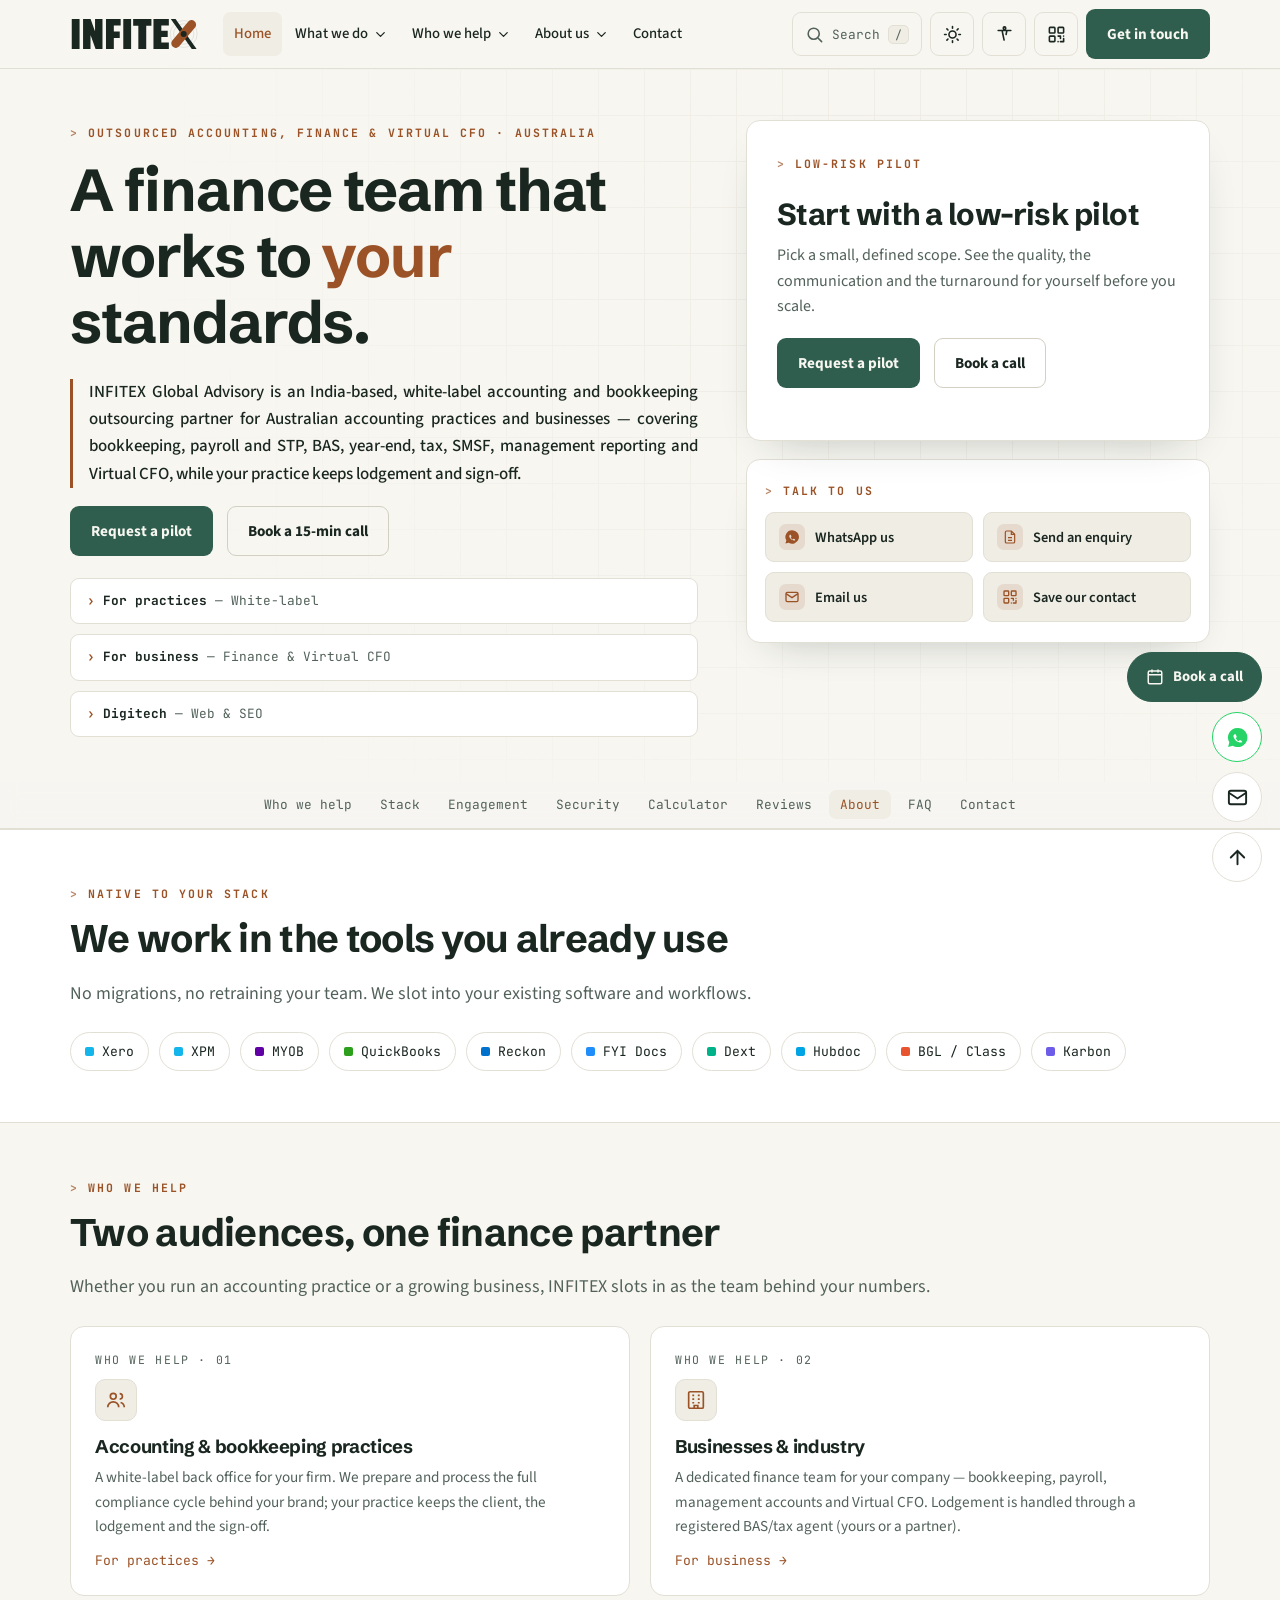
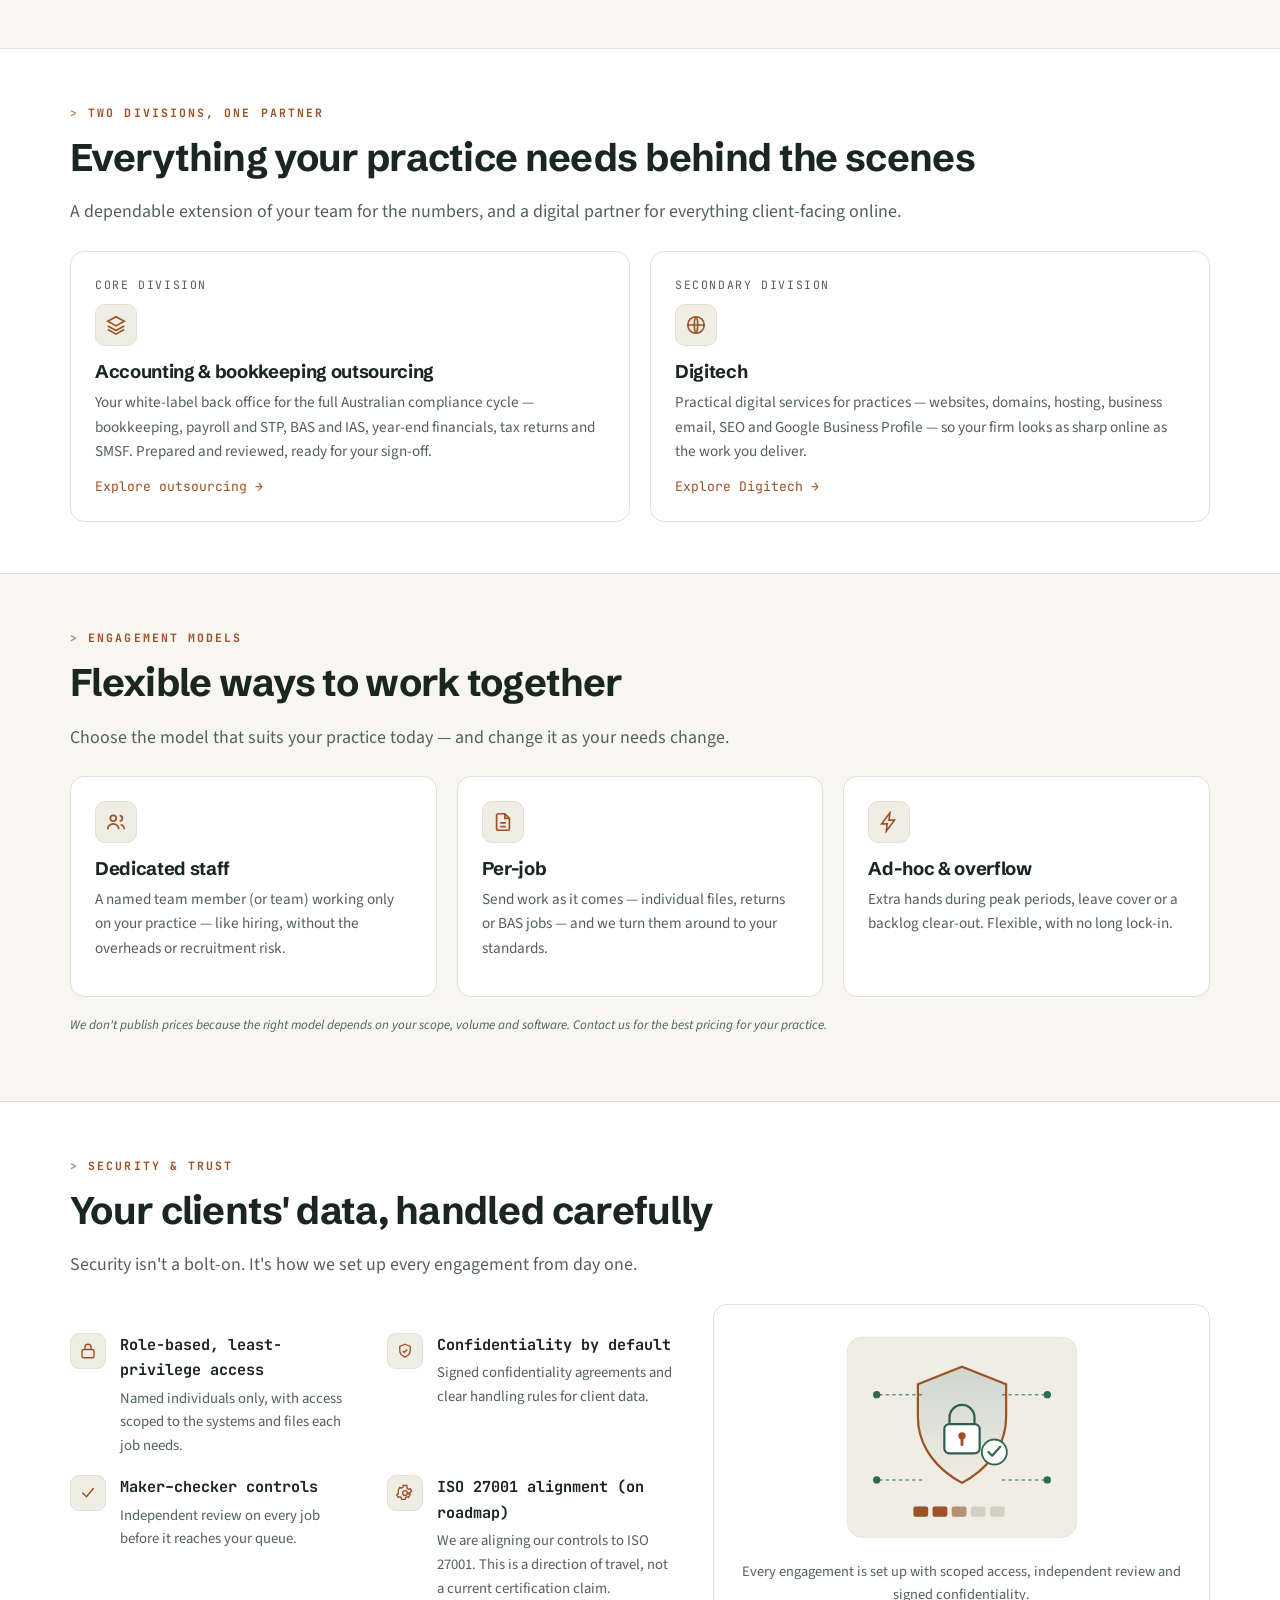
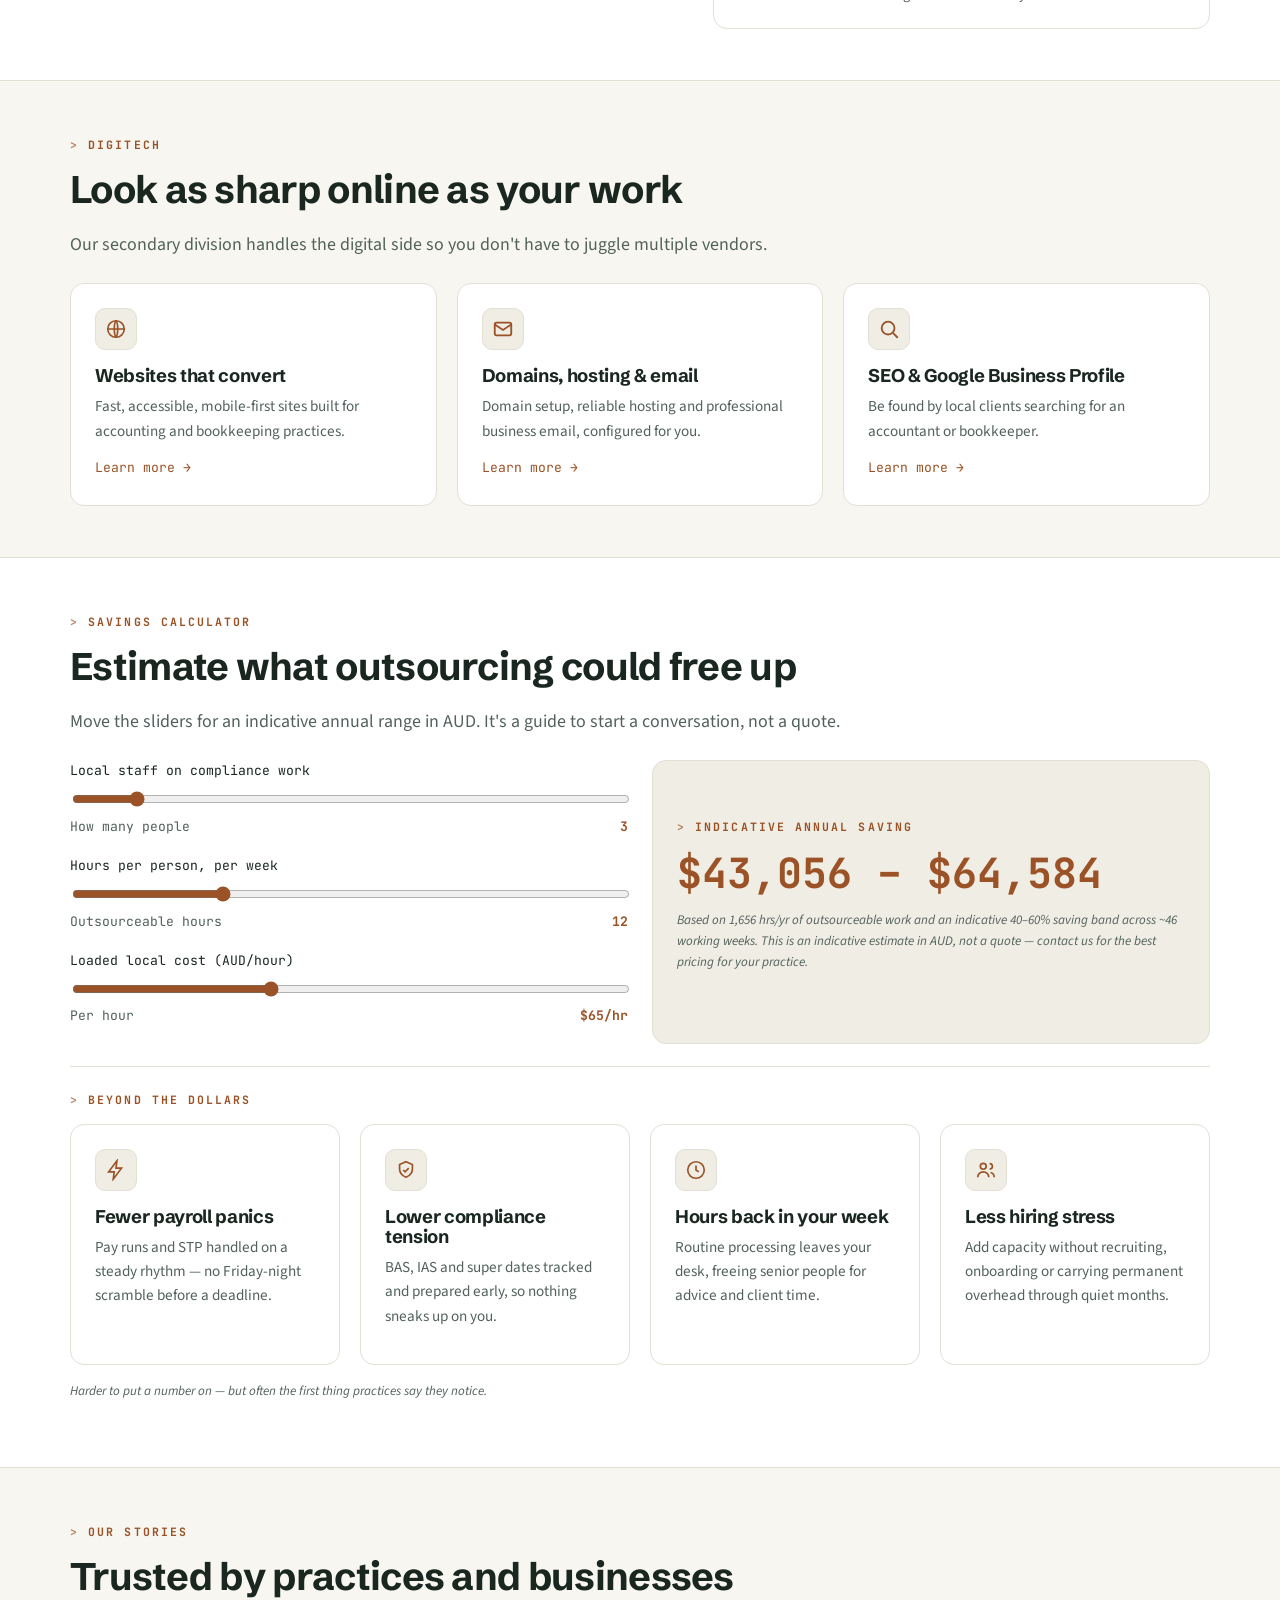
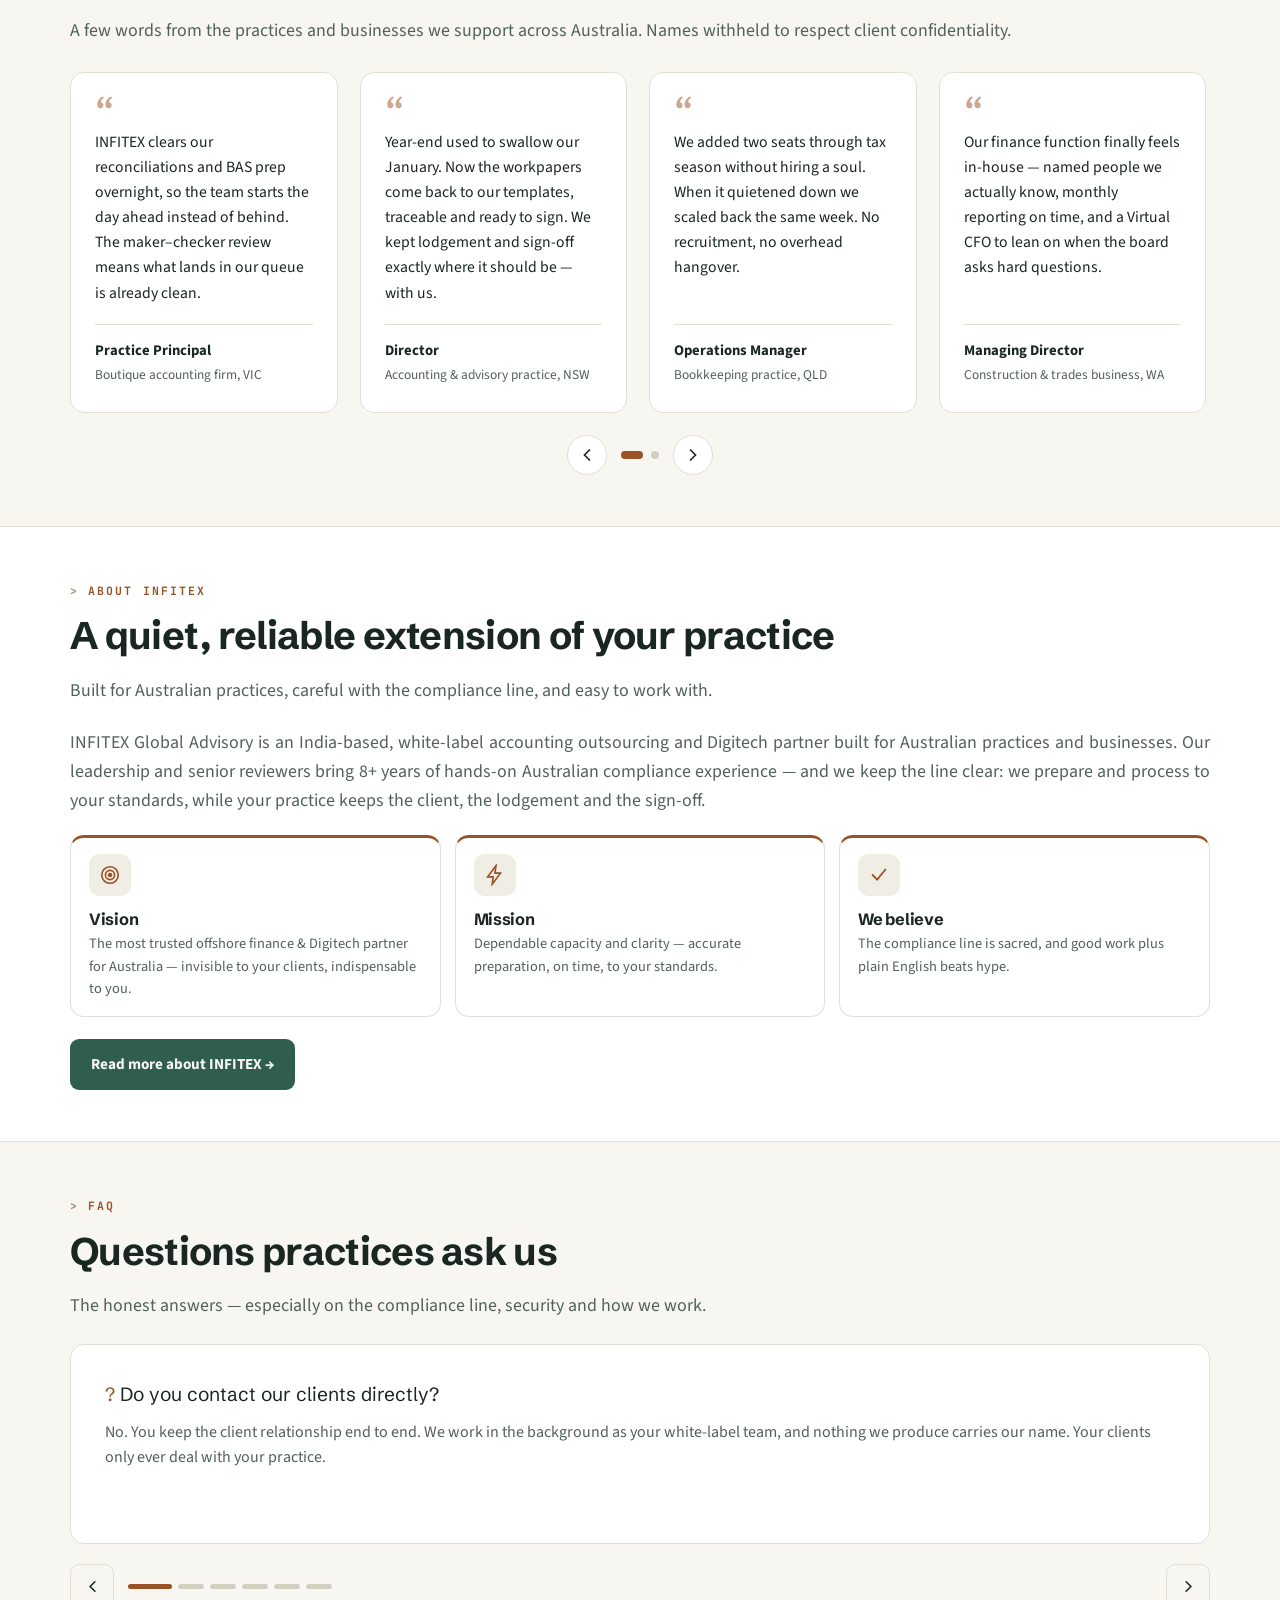
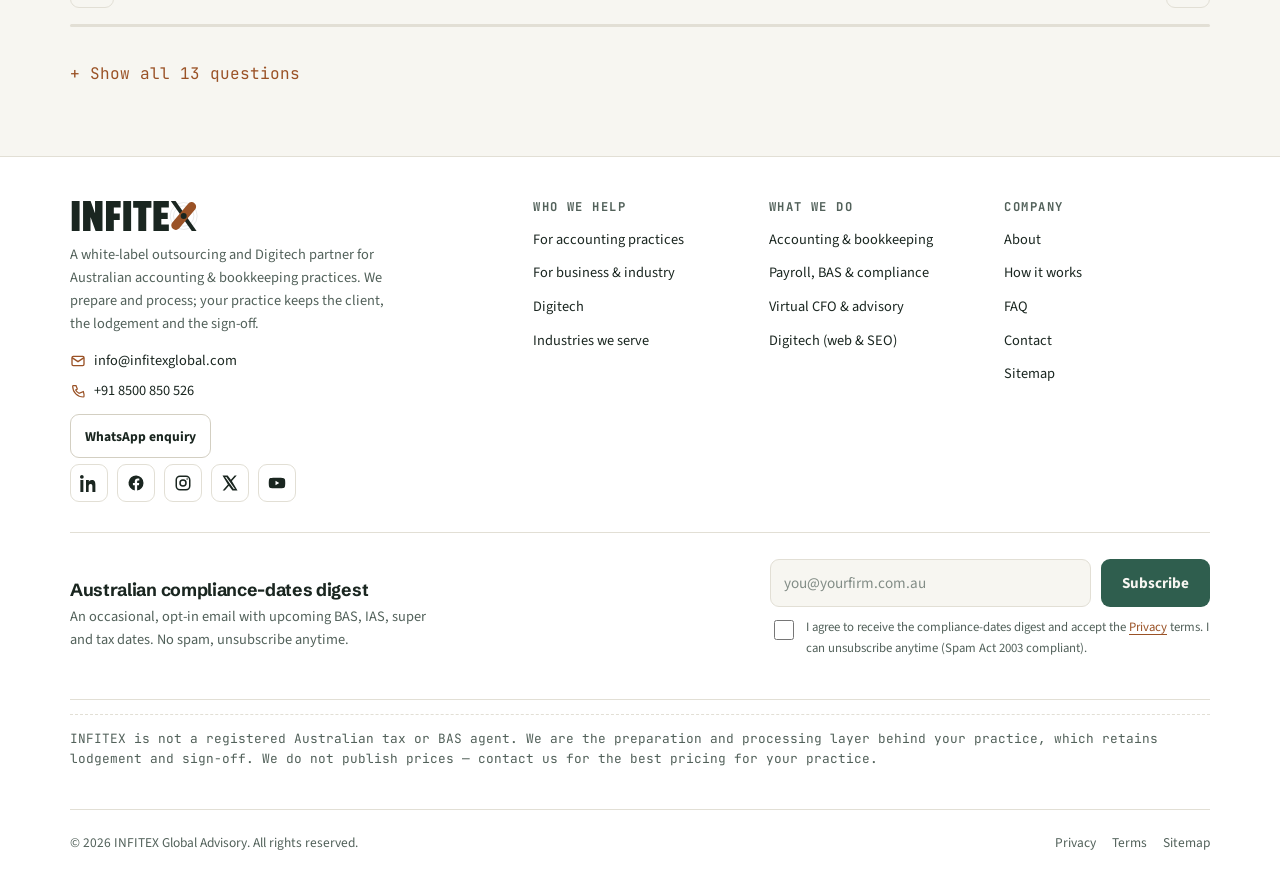
==== commit 51b2e847: "Add files via upload" ====
--- a/index.html
+++ b/index.html
@@ -1,4 +1,4 @@
-<!doctype html><html lang="en-AU"><head><meta charset="utf-8"><meta name="viewport" content="width=device-width,initial-scale=1,viewport-fit=cover"><title>White-label accounting outsourcing, Australia | INFITEX</title><meta name="description" content="White-label accounting, bookkeeping & Virtual CFO outsourcing for Australian practices and businesses. We prepare; you keep lodgement & sign-off."><meta name="author" content="INFITEX Global Advisory"><meta name="robots" content="index,follow,max-image-preview:large,max-snippet:-1,max-video-preview:-1"><link rel="canonical" href="https://infitexglobal.com/index.html"><!-- SEO/GEO verification scaffold — replace PLACEHOLDER tokens after deploy --><meta name="google-site-verification" content="GOOGLE_SITE_VERIFICATION"><!-- <meta name="msvalidate.01" content="BING_SITE_VERIFICATION"> --><!-- <meta name="yandex-verification" content="YANDEX_SITE_VERIFICATION"> --><!-- <meta name="p:domain_verify" content="PINTEREST_SITE_VERIFICATION"> --><meta property="og:type" content="website"><meta property="og:site_name" content="INFITEX Global Advisory"><meta property="og:title" content="White-label accounting outsourcing, Australia | INFITEX"><meta property="og:description" content="White-label accounting, bookkeeping & Virtual CFO outsourcing for Australian practices and businesses. We prepare; you keep lodgement & sign-off."><meta property="og:url" content="https://infitexglobal.com/index.html"><meta property="og:image" content="https://infitexglobal.com/og-image.png"><meta property="og:image:width" content="1200"><meta property="og:image:height" content="630"><meta property="og:image:alt" content="INFITEX Global Advisory — white-label accounting outsourcing for Australian practices"><meta property="og:locale" content="en_AU"><meta name="twitter:card" content="summary_large_image"><meta name="twitter:title" content="White-label accounting outsourcing, Australia | INFITEX"><meta name="twitter:description" content="White-label accounting, bookkeeping & Virtual CFO outsourcing for Australian practices and businesses. We prepare; you keep lodgement & sign-off."><meta name="twitter:image" content="https://infitexglobal.com/og-image.png"><meta name="twitter:image:alt" content="INFITEX Global Advisory"><meta name="theme-color" content="#F7F6F1" media="(prefers-color-scheme: light)"><meta name="theme-color" content="#14211C" media="(prefers-color-scheme: dark)"><link rel="icon" href="favicon.svg" type="image/svg+xml"><link rel="apple-touch-icon" href="favicon.svg"><link rel="sitemap" type="application/xml" title="Sitemap" href="sitemap.xml"><script>(function(){try{var d=document.documentElement;var t=localStorage.getItem('ix-theme')||'light';d.setAttribute('data-theme',t);if(localStorage.getItem('ix-contrast')==='high')d.setAttribute('data-contrast','high');if(localStorage.getItem('ix-grayscale')==='on')d.setAttribute('data-grayscale','on');var ts=localStorage.getItem('ix-textstep');var s=[-2,0,2,4,6];if(ts!==null)d.style.setProperty('--type-scale-step',(s[parseInt(ts,10)]||0)+'px');}catch(e){}})();</script><link rel="preconnect" href="https://fonts.googleapis.com"><link rel="preconnect" href="https://fonts.gstatic.com" crossorigin><link href="https://fonts.googleapis.com/css2?family=Schibsted+Grotesk:wght@500;600;700;800&family=Source+Sans+3:ital,wght@0,400;0,600;1,400&family=JetBrains+Mono:wght@400;500;700&display=swap" rel="stylesheet"><link rel="stylesheet" href="styles.css"><script type="application/ld+json">{"@context":"https://schema.org","@graph":[{"@context":"https://schema.org","@type":"WebPage","@id":"https://infitexglobal.com/index.html#webpage","url":"https://infitexglobal.com/index.html","name":"White-label accounting outsourcing, Australia | INFITEX","description":"White-label accounting, bookkeeping & Virtual CFO outsourcing for Australian practices and businesses. We prepare; you keep lodgement & sign-off.","inLanguage":"en-AU","isPartOf":{"@id":"https://infitexglobal.com/#website"},"about":{"@id":"https://infitexglobal.com/#organization"},"speakable":{"@type":"SpeakableSpecification","cssSelector":["h1",".answer-lede"]}},{"@context":"https://schema.org","@type":"ProfessionalService","@id":"https://infitexglobal.com/#organization","name":"INFITEX Global Advisory","alternateName":"INFITEX","slogan":"A finance team that works to your standards.","description":"INFITEX Global Advisory is an India-based, white-label accounting and bookkeeping outsourcing partner for Australian accounting practices and businesses, covering bookkeeping, payroll and STP, BAS and IAS, year-end financials, tax and SMSF, plus management reporting and Virtual CFO. The client practice always retains lodgement and sign-off. A Digitech division provides websites, business email and SEO.","url":"https://infitexglobal.com/","logo":"https://infitexglobal.com/logo.svg","image":"https://infitexglobal.com/og-image.png","email":"info@infitexglobal.com","telephone":"+91-8500-850-526","priceRange":"Contact for a tailored quote","currenciesAccepted":"AUD","areaServed":{"@type":"Country","name":"Australia"},"knowsLanguage":["en-AU","en"],"availableLanguage":["English"],"knowsAbout":["White-label accounting outsourcing","Bookkeeping","Bank reconciliations","Accounts payable and receivable","Payroll","Single Touch Payroll (STP)","BAS preparation","IAS preparation","Year-end financial statements","Company and trust tax returns","SMSF accounting","BGL","Class","Xero","XPM","MYOB","QuickBooks","Reckon","Karbon","Dext","Hubdoc","FYI Docs","Management reporting","Budgeting and forecasting","Cash-flow forecasting","Virtual CFO","Australian tax compliance"],"serviceType":["Accounting outsourcing","Bookkeeping outsourcing","Payroll outsourcing","BAS and IAS preparation","Virtual CFO","Management reporting","Web design and SEO (Digitech)"],"contactPoint":{"@type":"ContactPoint","contactType":"sales","email":"info@infitexglobal.com","telephone":"+91-8500-850-526","areaServed":"AU","availableLanguage":["en-AU","en"]},"address":{"@type":"PostalAddress","addressCountry":"IN"},"sameAs":["https://www.linkedin.com/company/infitexglobal","https://www.facebook.com/infitexglobal","https://www.instagram.com/infitexglobal","https://x.com/infitexglobal","https://www.youtube.com/@infitexglobal"]},{"@context": "https://schema.org", "@type": "WebSite", "@id": "https://infitexglobal.com/#website", "name": "INFITEX Global Advisory", "url": "https://infitexglobal.com/", "publisher": {"@id": "https://infitexglobal.com/#organization"}, "inLanguage": "en-AU", "potentialAction": {"@type": "SearchAction", "target": {"@type": "EntryPoint", "urlTemplate": "https://infitexglobal.com/index.html?q={search_term_string}"}, "query-input": "required name=search_term_string"}},{"@context": "https://schema.org", "@type": "Service", "serviceType": "White-label accounting & bookkeeping outsourcing", "provider": {"@id": "https://infitexglobal.com/#organization"}, "areaServed": {"@type": "Country", "name": "Australia"}, "description": "White-label preparation and processing across the Australian compliance cycle — bookkeeping, payroll and STP, BAS and IAS, year-end, tax, SMSF — plus management reporting and Virtual CFO. The client practice retains lodgement and sign-off.", "hasOfferCatalog": {"@type": "OfferCatalog", "name": "INFITEX services", "itemListElement": [{"@type": "Offer", "itemOffered": {"@type": "Service", "name": "Accounting & bookkeeping outsourcing"}}, {"@type": "Offer", "itemOffered": {"@type": "Service", "name": "Payroll, BAS & compliance preparation"}}, {"@type": "Offer", "itemOffered": {"@type": "Service", "name": "Virtual CFO & management reporting"}}, {"@type": "Offer", "itemOffered": {"@type": "Service", "name": "Digitech — websites, email & SEO"}}]}},{"@context": "https://schema.org", "@type": "FAQPage", "mainEntity": [{"@type": "Question", "name": "Do you contact our clients directly?", "acceptedAnswer": {"@type": "Answer", "text": "No. You keep the client relationship end to end. We work in the background as your white-label team, and nothing we produce carries our name. Your clients only ever deal with your practice."}}, {"@type": "Question", "name": "Are you a registered Australian tax or BAS agent?", "acceptedAnswer": {"@type": "Answer", "text": "No, and we never present ourselves as one. INFITEX is the preparation and processing layer behind your practice. Your registered agents retain all lodgement and sign-off responsibilities under the Tax Agent Services Act."}}, {"@type": "Question", "name": "Who lodges and signs off the work?", "acceptedAnswer": {"@type": "Answer", "text": "Your practice does. We prepare and process to your standards and hand the work back for your review, sign-off and lodgement. Final professional judgement always stays with you."}}, {"@type": "Question", "name": "What tasks can you take on?", "acceptedAnswer": {"@type": "Answer", "text": "Bookkeeping and reconciliations, accounts payable and receivable, payroll and STP, BAS and IAS preparation, year-end financials, company and trust tax returns, SMSF accounts and clean workpapers behind every job."}}, {"@type": "Question", "name": "Which software do you work in?", "acceptedAnswer": {"@type": "Answer", "text": "The tools you already use — Xero, XPM, MYOB, QuickBooks, Reckon, FYI Docs, Dext, Hubdoc, BGL and Class, and Karbon. We adapt to your stack and workflows rather than asking you to change."}}, {"@type": "Question", "name": "How do you keep our data secure?", "acceptedAnswer": {"@type": "Answer", "text": "Role-based access, named individuals on your jobs, confidentiality agreements and least-privilege access to your systems. We are aligning our controls to ISO 27001 — certification is on our roadmap, not a current claim."}}, {"@type": "Question", "name": "Do you use a maker–checker review?", "acceptedAnswer": {"@type": "Answer", "text": "Yes. Work is prepared by one team member and independently reviewed by another before it reaches you, so what lands in your queue is already checked and traceable."}}, {"@type": "Question", "name": "What turnaround can we expect?", "acceptedAnswer": {"@type": "Answer", "text": "Turnaround depends on scope and volume, and we agree it with you up front. The India–Australia time difference often means work moves overnight, so jobs can be ready for your morning."}}, {"@type": "Question", "name": "Can we start with a trial?", "acceptedAnswer": {"@type": "Answer", "text": "Yes. We recommend a low-risk pilot on a defined scope — a handful of files or one work type — so you can judge quality and fit before scaling up."}}, {"@type": "Question", "name": "Are we locked into a contract?", "acceptedAnswer": {"@type": "Answer", "text": "No long lock-in. We earn the relationship through quality and reliability. Engagement models are flexible and can scale up or down as your practice needs change."}}, {"@type": "Question", "name": "How does the time-zone difference help us?", "acceptedAnswer": {"@type": "Answer", "text": "Work prepared during Australian evening hours can be ready for your team the next morning, which helps smooth peak-period workloads without adding local headcount."}}, {"@type": "Question", "name": "Why don't you publish pricing?", "acceptedAnswer": {"@type": "Answer", "text": "Because the right price depends on your scope, volume and software. We tailor it to your practice rather than forcing you into a fixed tier — contact us for the best pricing for your practice."}}, {"@type": "Question", "name": "Do you also build websites and do SEO?", "acceptedAnswer": {"@type": "Answer", "text": "Yes — through our Digitech division. Websites, domains, hosting, business email, SEO and Google Business Profile, built for accounting and bookkeeping practices."}}]},{"@context":"https://schema.org","@type":"BreadcrumbList","itemListElement":[{"@type":"ListItem","position":1,"name":"Home","item":"https://infitexglobal.com/index.html"}]}]}</script></head><body><a class="skip-link" href="#main">Skip to content</a><header class="site-header"><div class="shell header-inner"><a class="brand" href="index.html" aria-label="INFITEX Global Advisory — home"><svg class="brand-logo" viewBox="0 0 309.3 72.0" role="img" aria-label="INFITEX" focusable="false"><g class="brand-word" transform="translate(0 72.00) scale(0.10465 -0.10465)"><g transform="translate(0.0 0)"><path d="M40 0V688H220V0Z"/></g><g transform="translate(260.0 0)"><path d="M327 0 216 310H211V0H40V688H213L309 421H315V688H486V0Z"/></g><g transform="translate(786.0 0)"><path d="M40 0V688H377V540H220V402H356V254H220V0Z"/></g><g transform="translate(1183.0 0)"><path d="M40 0V688H220V0Z"/></g><g transform="translate(1443.0 0)"><path d="M126 0V535H7V688H426V535H307V0Z"/></g><g transform="translate(1876.0 0)"><path d="M40 0V688H393V540H220V421H367V274H220V148H393V0Z"/></g></g><g class="brand-x"><g class="bx-ring" fill="none"><circle cx="273.11" cy="36.00" r="24.48"/><circle cx="273.11" cy="36.00" r="32.40"/></g><path class="bx-ink" d="M 242.15 0.00 L 253.67 0.00 L 304.07 72.00 L 292.55 72.00 Z"/><rect class="bx-acc" x="262.31" y="-4.32" width="21.60" height="80.64" rx="10.80" transform="rotate(40 273.11 36.00)"/><circle class="bx-dot" cx="273.11" cy="36.00" r="7.20"/></g></svg></a><nav class="nav" aria-label="Primary"><a class="nav-link" href="index.html" aria-current="page">Home</a><div class="nav-item has-mega"><button type="button" class="nav-link nav-trigger" aria-expanded="false" aria-haspopup="true" aria-controls="mega-what-we-do">What we do<svg class="caret" viewBox="0 0 24 24" aria-hidden="true" focusable="false"><path d="M6 9l6 6 6-6" fill="none" stroke="currentColor" stroke-width="2" stroke-linecap="round" stroke-linejoin="round"/></svg></button><div class="mega-panel" id="mega-what-we-do" role="region" aria-label="What we do"><div class="mega-grid"><div class="mega-col"><p class="mega-h">Accounting & bookkeeping</p><ul><li><a href="outsourcing.html#scope"><span class="mega-t">Bookkeeping & reconciliations</span><span class="mega-d">Books kept accurate, coded and reconciled.</span></a></li><li><a href="outsourcing.html#scope"><span class="mega-t">Accounts payable & receivable</span><span class="mega-d">Bills, invoices and debtor follow-up.</span></a></li><li><a href="outsourcing.html#scope"><span class="mega-t">Year-end financials</span><span class="mega-d">Financial statements to your standards.</span></a></li><li><a href="outsourcing.html#scope"><span class="mega-t">Workpapers</span><span class="mega-d">Clean, traceable workpapers behind every job.</span></a></li></ul></div><div class="mega-col"><p class="mega-h">Payroll, BAS & compliance</p><ul><li><a href="outsourcing.html#scope"><span class="mega-t">Payroll & STP</span><span class="mega-d">Pay runs and Single Touch Payroll, ready to lodge.</span></a></li><li><a href="outsourcing.html#scope"><span class="mega-t">BAS / IAS preparation</span><span class="mega-d">Activity statements drafted for your sign-off.</span></a></li><li><a href="outsourcing.html#scope"><span class="mega-t">Company & trust tax returns</span><span class="mega-d">Returns prepared; your agent signs and lodges.</span></a></li><li><a href="outsourcing.html#scope"><span class="mega-t">SMSF accounts (BGL/Class)</span><span class="mega-d">Self-managed super fund accounts & workpapers.</span></a></li></ul></div><div class="mega-col"><p class="mega-h">Advisory & Virtual CFO</p><ul><li><a href="industry.html#vcfo"><span class="mega-t">Virtual CFO</span><span class="mega-d">Senior finance leadership, fractionally.</span></a></li><li><a href="industry.html#what"><span class="mega-t">Management accounts & reporting</span><span class="mega-d">Monthly, decision-ready reporting.</span></a></li><li><a href="industry.html#what"><span class="mega-t">Budgeting & forecasting</span><span class="mega-d">Budgets, rolling forecasts and scenarios.</span></a></li><li><a href="industry.html#vcfo"><span class="mega-t">Cash-flow management</span><span class="mega-d">13-week cash-flow and working-capital visibility.</span></a></li></ul></div><div class="mega-col"><p class="mega-h">Digitech</p><ul><li><a href="digitech.html#services"><span class="mega-t">Web design & build</span><span class="mega-d">Fast, accessible, mobile-first websites.</span></a></li><li><a href="digitech.html#services"><span class="mega-t">Domains, hosting & email</span><span class="mega-d">Set up and managed for you.</span></a></li><li><a href="digitech.html#services"><span class="mega-t">SEO & Google Business Profile</span><span class="mega-d">Be found by local clients.</span></a></li><li><a href="digitech.html#services"><span class="mega-t">Care & maintenance</span><span class="mega-d">Updates, backups and ongoing changes.</span></a></li></ul></div></div></div></div><div class="nav-item has-mega"><button type="button" class="nav-link nav-trigger" aria-expanded="false" aria-haspopup="true" aria-controls="mega-who-we-help">Who we help<svg class="caret" viewBox="0 0 24 24" aria-hidden="true" focusable="false"><path d="M6 9l6 6 6-6" fill="none" stroke="currentColor" stroke-width="2" stroke-linecap="round" stroke-linejoin="round"/></svg></button><div class="mega-panel" id="mega-who-we-help" role="region" aria-label="Who we help"><div class="mega-grid"><div class="mega-col"><p class="mega-h">By audience</p><ul><li><a href="outsourcing.html"><span class="mega-t">For accounting practices</span><span class="mega-d">White-label back office for your firm.</span></a></li><li><a href="industry.html"><span class="mega-t">For business & industry</span><span class="mega-d">A dedicated outsourced finance team.</span></a></li><li><a href="digitech.html"><span class="mega-t">Digitech</span><span class="mega-d">Web, email & SEO for client-facing growth.</span></a></li></ul></div><div class="mega-col"><p class="mega-h">Industries we serve</p><ul><li><a href="industry.html#industries"><span class="mega-t">Construction & trades</span><span class="mega-d">Job costing, payroll and BAS.</span></a></li><li><a href="industry.html#industries"><span class="mega-t">Retail & e-commerce</span><span class="mega-d">High-volume reconciliations and reporting.</span></a></li><li><a href="industry.html#industries"><span class="mega-t">Professional services</span><span class="mega-d">Clean books and management accounts.</span></a></li><li><a href="industry.html#industries"><span class="mega-t">Healthcare & allied health</span><span class="mega-d">Compliant bookkeeping and payroll.</span></a></li></ul></div></div></div></div><div class="nav-item has-mega"><button type="button" class="nav-link nav-trigger" aria-expanded="false" aria-haspopup="true" aria-controls="mega-about-us">About us<svg class="caret" viewBox="0 0 24 24" aria-hidden="true" focusable="false"><path d="M6 9l6 6 6-6" fill="none" stroke="currentColor" stroke-width="2" stroke-linecap="round" stroke-linejoin="round"/></svg></button><div class="mega-panel" id="mega-about-us" role="region" aria-label="About us"><div class="mega-grid"><div class="mega-col"><p class="mega-h">Company</p><ul><li><a href="index.html#about"><span class="mega-t">About INFITEX</span><span class="mega-d">A dependable extension of your team, native to your stack.</span></a></li><li><a href="index.html#about"><span class="mega-t">Vision, mission & values</span><span class="mega-d">What we stand for and how we work.</span></a></li></ul></div><div class="mega-col"><p class="mega-h">Proof & answers</p><ul><li><a href="index.html#testimonials"><span class="mega-t">Our stories</span><span class="mega-d">What practices and businesses say about us.</span></a></li><li><a href="index.html#faq"><span class="mega-t">FAQ</span><span class="mega-d">Honest answers on the compliance line, security and how we work.</span></a></li></ul></div></div></div></div><a class="nav-link" href="index.html#contact" aria-current="page">Contact</a></nav><div class="header-tools"><button class="icon-btn search-btn" data-open-search aria-label="Search the site"><svg viewBox="0 0 24 24" fill="none" stroke="currentColor" stroke-width="2" stroke-linecap="round"><circle cx="11" cy="11" r="7"/><path d="M21 21l-4-4"/></svg><span>Search</span><kbd>/</kbd></button><button class="icon-btn" data-theme-toggle aria-label="Toggle light or dark theme" aria-pressed="false"><svg viewBox="0 0 24 24" fill="none" stroke="currentColor" stroke-width="2" stroke-linecap="round"><circle cx="12" cy="12" r="4.5"/><path d="M12 2v2M12 20v2M2 12h2M20 12h2M4.9 4.9l1.4 1.4M17.7 17.7l1.4 1.4M19.1 4.9l-1.4 1.4M6.3 17.7l-1.4 1.4"/></svg></button><button class="icon-btn" data-open-a11y aria-label="Open accessibility settings"><svg viewBox="0 0 24 24" fill="none" stroke="currentColor" stroke-width="2" stroke-linecap="round"><circle cx="12" cy="4" r="1.6"/><path d="M4 7h16M9 7l1 5 1.5 7M15 7l-1 5"/></svg></button><button class="icon-btn qr-header-btn" data-open-qr aria-label="Show QR code to save our contact" title="Save our contact (QR)"><svg viewBox="0 0 24 24" fill="none" stroke="currentColor" stroke-width="2" stroke-linecap="round" stroke-linejoin="round"><rect x="3" y="3" width="7" height="7" rx="1"/><rect x="14" y="3" width="7" height="7" rx="1"/><rect x="3" y="14" width="7" height="7" rx="1"/><path d="M14 14h3v3M21 14v.01M14 21h.01M17 21h4v-4M21 17v.01"/></svg></button><a class="btn btn-primary header-cta" href="index.html#contact">Get in touch</a><button class="icon-btn hamburger" data-open-nav aria-label="Open menu" aria-expanded="false"><svg viewBox="0 0 24 24" fill="none" stroke="currentColor" stroke-width="2" stroke-linecap="round"><path d="M3 6h18M3 12h18M3 18h18"/></svg></button></div></div></header><div class="mobile-nav" id="mobileNav" aria-hidden="true"><div class="mobile-nav-top"><a class="brand" href="index.html" aria-label="INFITEX home"><svg class="brand-logo" viewBox="0 0 309.3 72.0" role="img" aria-label="INFITEX" focusable="false"><g class="brand-word" transform="translate(0 72.00) scale(0.10465 -0.10465)"><g transform="translate(0.0 0)"><path d="M40 0V688H220V0Z"/></g><g transform="translate(260.0 0)"><path d="M327 0 216 310H211V0H40V688H213L309 421H315V688H486V0Z"/></g><g transform="translate(786.0 0)"><path d="M40 0V688H377V540H220V402H356V254H220V0Z"/></g><g transform="translate(1183.0 0)"><path d="M40 0V688H220V0Z"/></g><g transform="translate(1443.0 0)"><path d="M126 0V535H7V688H426V535H307V0Z"/></g><g transform="translate(1876.0 0)"><path d="M40 0V688H393V540H220V421H367V274H220V148H393V0Z"/></g></g><g class="brand-x"><g class="bx-ring" fill="none"><circle cx="273.11" cy="36.00" r="24.48"/><circle cx="273.11" cy="36.00" r="32.40"/></g><path class="bx-ink" d="M 242.15 0.00 L 253.67 0.00 L 304.07 72.00 L 292.55 72.00 Z"/><rect class="bx-acc" x="262.31" y="-4.32" width="21.60" height="80.64" rx="10.80" transform="rotate(40 273.11 36.00)"/><circle class="bx-dot" cx="273.11" cy="36.00" r="7.20"/></g></svg></a><button class="icon-btn" data-close-nav aria-label="Close menu"><svg viewBox="0 0 24 24" fill="none" stroke="currentColor" stroke-width="2" stroke-linecap="round"><path d="M6 6l12 12M18 6L6 18"/></svg></button></div><nav aria-label="Mobile"><a class="m-link" href="index.html">Home</a><div class="m-acc"><button type="button" class="m-acc-btn" aria-expanded="false" aria-controls="macc-what-we-do">What we do<svg class="caret" viewBox="0 0 24 24" aria-hidden="true" focusable="false"><path d="M6 9l6 6 6-6" fill="none" stroke="currentColor" stroke-width="2" stroke-linecap="round" stroke-linejoin="round"/></svg></button><div class="m-acc-panel" id="macc-what-we-do"><p class="m-group">Accounting & bookkeeping</p><a class="m-sublink" href="outsourcing.html#scope">Bookkeeping & reconciliations</a><a class="m-sublink" href="outsourcing.html#scope">Accounts payable & receivable</a><a class="m-sublink" href="outsourcing.html#scope">Year-end financials</a><a class="m-sublink" href="outsourcing.html#scope">Workpapers</a><p class="m-group">Payroll, BAS & compliance</p><a class="m-sublink" href="outsourcing.html#scope">Payroll & STP</a><a class="m-sublink" href="outsourcing.html#scope">BAS / IAS preparation</a><a class="m-sublink" href="outsourcing.html#scope">Company & trust tax returns</a><a class="m-sublink" href="outsourcing.html#scope">SMSF accounts (BGL/Class)</a><p class="m-group">Advisory & Virtual CFO</p><a class="m-sublink" href="industry.html#vcfo">Virtual CFO</a><a class="m-sublink" href="industry.html#what">Management accounts & reporting</a><a class="m-sublink" href="industry.html#what">Budgeting & forecasting</a><a class="m-sublink" href="industry.html#vcfo">Cash-flow management</a><p class="m-group">Digitech</p><a class="m-sublink" href="digitech.html#services">Web design & build</a><a class="m-sublink" href="digitech.html#services">Domains, hosting & email</a><a class="m-sublink" href="digitech.html#services">SEO & Google Business Profile</a><a class="m-sublink" href="digitech.html#services">Care & maintenance</a></div></div><div class="m-acc"><button type="button" class="m-acc-btn" aria-expanded="false" aria-controls="macc-who-we-help">Who we help<svg class="caret" viewBox="0 0 24 24" aria-hidden="true" focusable="false"><path d="M6 9l6 6 6-6" fill="none" stroke="currentColor" stroke-width="2" stroke-linecap="round" stroke-linejoin="round"/></svg></button><div class="m-acc-panel" id="macc-who-we-help"><p class="m-group">By audience</p><a class="m-sublink" href="outsourcing.html">For accounting practices</a><a class="m-sublink" href="industry.html">For business & industry</a><a class="m-sublink" href="digitech.html">Digitech</a><p class="m-group">Industries we serve</p><a class="m-sublink" href="industry.html#industries">Construction & trades</a><a class="m-sublink" href="industry.html#industries">Retail & e-commerce</a><a class="m-sublink" href="industry.html#industries">Professional services</a><a class="m-sublink" href="industry.html#industries">Healthcare & allied health</a></div></div><div class="m-acc"><button type="button" class="m-acc-btn" aria-expanded="false" aria-controls="macc-about-us">About us<svg class="caret" viewBox="0 0 24 24" aria-hidden="true" focusable="false"><path d="M6 9l6 6 6-6" fill="none" stroke="currentColor" stroke-width="2" stroke-linecap="round" stroke-linejoin="round"/></svg></button><div class="m-acc-panel" id="macc-about-us"><p class="m-group">Company</p><a class="m-sublink" href="index.html#about">About INFITEX</a><a class="m-sublink" href="index.html#about">Vision, mission & values</a><p class="m-group">Proof & answers</p><a class="m-sublink" href="index.html#testimonials">Our stories</a><a class="m-sublink" href="index.html#faq">FAQ</a></div></div><a class="m-link" href="index.html#contact">Contact</a></nav><div style="margin-top:24px;display:flex;gap:10px;flex-wrap:wrap"><button class="btn btn-ghost" data-open-wa>WhatsApp us</button><a class="btn btn-primary" href="index.html#contact">Get in touch</a></div></div><main id="main"><section class="hero hero-grid" id="top"><div class="shell"><div class="hero-inner"><div><span class="eyebrow">Outsourced accounting, finance &amp; Virtual CFO · Australia</span><h1>A finance team that works to <span class="accent">your</span> standards.</h1><p class="answer-lede">INFITEX Global Advisory is an India-based, white-label accounting and bookkeeping outsourcing partner for Australian accounting practices and businesses — covering bookkeeping, payroll and STP, BAS, year-end, tax, SMSF, management reporting and Virtual CFO, while your practice keeps lodgement and sign-off.</p><div class="hero-cta"><a class="btn btn-primary" href="#contact">Request a pilot</a><a class="btn btn-ghost" data-booking href="index.html#contact">Book a 15-min call</a></div><ul class="hero-paths hero-paths--list"><li><a class="path-chip" href="outsourcing.html"><b>For practices</b> <span>— white-label</span></a></li><li><a class="path-chip" href="industry.html"><b>For business</b> <span>— finance &amp; Virtual CFO</span></a></li><li><a class="path-chip" href="digitech.html"><b>Digitech</b> <span>— web &amp; SEO</span></a></li></ul></div><aside class="hero-pilot" aria-labelledby="hero-pilot-title"><span class="eyebrow">Low-risk pilot</span><h2 id="hero-pilot-title">Start with a low-risk pilot</h2><p>Pick a small, defined scope. See the quality, the communication and the turnaround for yourself before you scale.</p><div class="hero-cta"><a class="btn btn-primary" href="#contact">Request a pilot</a><a class="btn btn-ghost" data-booking href="index.html#contact">Book a call</a></div></aside></div></div></section><nav class="section-nav" aria-label="On this page"><div class="shell"><ul><li><a href="#who">Who we help</a></li><li><a href="#stack">Stack</a></li><li><a href="#engagement">Engagement</a></li><li><a href="#security">Security</a></li><li><a href="#calculator">Calculator</a></li><li><a href="#testimonials">Reviews</a></li><li><a href="#dates">Key dates</a></li><li><a href="#about">About</a></li><li><a href="#faq">FAQ</a></li><li><a href="#contact">Contact</a></li></ul></div></nav><section class="section alt" id="stack" aria-labelledby="stack-title"><div class="shell"><div class="section-head"><span class="eyebrow">Native to your stack</span><h2 class="section-title" id="stack-title">We work in the tools you already use</h2><p class="lead" data-tw>No migrations, no retraining your team. We slot into your existing software and workflows.</p></div><div class="stack-strip"><span class="stack-chip"><span class="dot" style="background:#13B5EA"></span>Xero</span><span class="stack-chip"><span class="dot" style="background:#13B5EA"></span>XPM</span><span class="stack-chip"><span class="dot" style="background:#6100A5"></span>MYOB</span><span class="stack-chip"><span class="dot" style="background:#2CA01C"></span>QuickBooks</span><span class="stack-chip"><span class="dot" style="background:#0072CE"></span>Reckon</span><span class="stack-chip"><span class="dot" style="background:#1F8EFA"></span>FYI Docs</span><span class="stack-chip"><span class="dot" style="background:#00B289"></span>Dext</span><span class="stack-chip"><span class="dot" style="background:#00A4E4"></span>Hubdoc</span><span class="stack-chip"><span class="dot" style="background:#E8542E"></span>BGL / Class</span><span class="stack-chip"><span class="dot" style="background:#6C5CE7"></span>Karbon</span></div></div></section><section class="section" id="who" aria-labelledby="who-title"><div class="shell"><div class="section-head"><span class="eyebrow">Who we help</span><h2 class="section-title" id="who-title">Two audiences, one finance partner</h2><p class="lead" data-tw>Whether you run an accounting practice or a growing business, INFITEX slots in as the team behind your numbers.</p></div><div class="grid grid-2"><article class="division card"><span class="tag">Who we help · 01</span><div class="ico"><svg viewBox="0 0 24 24" fill="none" stroke="currentColor" stroke-width="1.8"><circle cx="9" cy="8" r="3.2"/><path d="M3 20a6 6 0 0 1 12 0M16 5a3 3 0 0 1 0 6M21 20a5.5 5.5 0 0 0-4-5.3"/></svg></div><h3>Accounting &amp; bookkeeping practices</h3><p>A white-label back office for your firm. We prepare and process the full compliance cycle behind your brand; your practice keeps the client, the lodgement and the sign-off.</p><a class="more" href="outsourcing.html">For practices →</a></article><article class="division card"><span class="tag">Who we help · 02</span><div class="ico"><svg viewBox="0 0 24 24" fill="none" stroke="currentColor" stroke-width="1.8"><rect x="4" y="3" width="16" height="18" rx="1.5"/><path d="M8 7h2M14 7h2M8 11h2M14 11h2M8 15h2M14 15h2M10 21v-3h4v3"/></svg></div><h3>Businesses &amp; industry</h3><p>A dedicated finance team for your company — bookkeeping, payroll, management accounts and Virtual CFO. Lodgement is handled through a registered BAS/tax agent (yours or a partner).</p><a class="more" href="industry.html">For business →</a></article></div></div></section><section class="section" id="divisions" aria-labelledby="divisions-title"><div class="shell"><div class="section-head"><span class="eyebrow">Two divisions, one partner</span><h2 class="section-title" id="divisions-title">Everything your practice needs behind the scenes</h2><p class="lead" data-tw>A dependable extension of your team for the numbers, and a digital partner for everything client-facing online.</p></div><div class="grid grid-2"><article class="division card"><span class="tag">Core division</span><div class="ico"><svg viewBox="0 0 24 24" fill="none" stroke="currentColor" stroke-width="1.8"><path d="M12 3l9 5-9 5-9-5 9-5Z"/><path d="M3 13l9 5 9-5M3 17l9 5 9-5"/></svg></div><h3>Accounting &amp; bookkeeping outsourcing</h3><p>Your white-label back office for the full Australian compliance cycle — bookkeeping, payroll and STP, BAS and IAS, year-end financials, tax returns and SMSF. Prepared and reviewed, ready for your sign-off.</p><a class="more" href="outsourcing.html">Explore outsourcing →</a></article><article class="division card"><span class="tag">Secondary division</span><div class="ico"><svg viewBox="0 0 24 24" fill="none" stroke="currentColor" stroke-width="1.8"><circle cx="12" cy="12" r="9"/><path d="M3 12h18M12 3c2.5 2.5 2.5 15 0 18M12 3c-2.5 2.5-2.5 15 0 18"/></svg></div><h3>Digitech</h3><p>Practical digital services for practices — websites, domains, hosting, business email, SEO and Google Business Profile — so your firm looks as sharp online as the work you deliver.</p><a class="more" href="digitech.html">Explore Digitech →</a></article></div></div></section><section class="section" id="engagement" aria-labelledby="engagement-title"><div class="shell"><div class="section-head"><span class="eyebrow">Engagement models</span><h2 class="section-title" id="engagement-title">Flexible ways to work together</h2><p class="lead" data-tw>Choose the model that suits your practice today — and change it as your needs change.</p></div><div class="grid grid-3"><article class="card"><div class="ico"><svg viewBox="0 0 24 24" fill="none" stroke="currentColor" stroke-width="1.8"><circle cx="9" cy="8" r="3.2"/><path d="M3 20a6 6 0 0 1 12 0M16 5a3 3 0 0 1 0 6M21 20a5.5 5.5 0 0 0-4-5.3"/></svg></div><h3>Dedicated staff</h3><p>A named team member (or team) working only on your practice — like hiring, without the overheads or recruitment risk.</p></article><article class="card"><div class="ico"><svg viewBox="0 0 24 24" fill="none" stroke="currentColor" stroke-width="1.8"><path d="M14 3H7a2 2 0 0 0-2 2v14a2 2 0 0 0 2 2h10a2 2 0 0 0 2-2V8l-5-5Z"/><path d="M14 3v5h5M9 13h6M9 17h6"/></svg></div><h3>Per-job</h3><p>Send work as it comes — individual files, returns or BAS jobs — and we turn them around to your standards.</p></article><article class="card"><div class="ico"><svg viewBox="0 0 24 24" fill="none" stroke="currentColor" stroke-width="1.8"><path d="M13 2L4 14h6l-1 8 9-12h-6l1-8Z"/></svg></div><h3>Ad-hoc &amp; overflow</h3><p>Extra hands during peak periods, leave cover or a backlog clear-out. Flexible, with no long lock-in.</p></article></div><p class="note" style="margin-top:18px">We don't publish prices because the right model depends on your scope, volume and software. Contact us for the best pricing for your practice.</p></div></section><section class="section alt" id="outsourcing" aria-labelledby="outsourcing-title"><div class="shell"><div class="section-head"><span class="eyebrow">The compliance cycle</span><h2 class="section-title" id="outsourcing-title">From source documents to sign-off-ready</h2><p class="lead" data-tw>We cover the cycle so your team can focus on advice, relationships and growth.</p></div><ul class="cycle-list"><li><span class="mark">01</span><div><b>Bookkeeping &amp; reconciliations</b><span>Day-to-day books kept accurate, coded and current.</span></div></li><li><span class="mark">02</span><div><b>Accounts payable &amp; receivable</b><span>Bills and invoices processed, matched and chased.</span></div></li><li><span class="mark">03</span><div><b>Payroll &amp; STP</b><span>Pay runs prepared and Single Touch Payroll ready for lodgement.</span></div></li><li><span class="mark">04</span><div><b>BAS / IAS preparation</b><span>Activity statements drafted for your review and lodgement.</span></div></li><li><span class="mark">05</span><div><b>Year-end financials &amp; tax</b><span>Financial statements and company/trust returns prepared to your standards.</span></div></li><li><span class="mark">06</span><div><b>SMSF &amp; workpapers</b><span>SMSF accounts in BGL/Class with clean, traceable workpapers.</span></div></li></ul><div style="margin-top:22px"><a class="btn btn-ghost" href="outsourcing.html">See the full compliance cycle →</a></div></div></section><section class="section" id="security" aria-labelledby="security-title"><div class="shell"><div class="section-head"><span class="eyebrow">Security &amp; trust</span><h2 class="section-title" id="security-title">Your clients' data, handled carefully</h2><p class="lead" data-tw>Security isn't a bolt-on. It's how we set up every engagement from day one.</p></div><div class="split-2 split-2--rev"><ul class="feature-list feature-grid-2"><li><div class="ico"><svg viewBox="0 0 24 24" fill="none" stroke="currentColor" stroke-width="1.8"><rect x="4" y="10" width="16" height="11" rx="2"/><path d="M8 10V7a4 4 0 0 1 8 0v3"/></svg></div><div><b>Role-based, least-privilege access</b><p>Named individuals only, with access scoped to the systems and files each job needs.</p></div></li><li><div class="ico"><svg viewBox="0 0 24 24" fill="none" stroke="currentColor" stroke-width="1.8"><path d="M12 3l7 3v5c0 4.4-3 7.4-7 9-4-1.6-7-4.6-7-9V6l7-3z"/><path d="M9 12l2 2 4-4"/></svg></div><div><b>Confidentiality by default</b><p>Signed confidentiality agreements and clear handling rules for client data.</p></div></li><li><div class="ico"><svg viewBox="0 0 24 24" fill="none" stroke="currentColor" stroke-width="2" stroke-linecap="round"><path d="M5 12l5 5 9-11"/></svg></div><div><b>Maker–checker controls</b><p>Independent review on every job before it reaches your queue.</p></div></li><li><div class="ico"><svg viewBox="0 0 24 24" fill="none" stroke="currentColor" stroke-width="1.8"><circle cx="12" cy="12" r="3.2"/><path d="M19 12a7 7 0 0 0-.1-1l2-1.5-2-3.4-2.3 1a7 7 0 0 0-1.7-1L14.5 2h-5l-.4 2.6a7 7 0 0 0-1.7 1l-2.3-1-2 3.4L3 11a7 7 0 0 0 0 2l-2 1.5 2 3.4 2.3-1a7 7 0 0 0 1.7 1l.4 2.6h5l.4-2.6a7 7 0 0 0 1.7-1l2.3 1 2-3.4-2-1.5a7 7 0 0 0 .1-1Z"/></svg></div><div><b>ISO 27001 alignment (on roadmap)</b><p>We are aligning our controls to ISO 27001. This is a direction of travel, not a current certification claim.</p></div></li></ul><div class="sec-visual" aria-hidden="true"><svg viewBox="0 0 320 300" role="img" xmlns="http://www.w3.org/2000/svg"><rect x="20" y="20" width="280" height="260" rx="18" fill="var(--bg-3)" stroke="var(--line)"/><path d="M160 60l54 22v40c0 38-26 64-54 78-28-14-54-40-54-78V82l54-22z" fill="none" stroke="var(--accent)" stroke-width="3"/><path d="M138 150l16 16 30-34" fill="none" stroke="var(--positive)" stroke-width="4" stroke-linecap="round" stroke-linejoin="round"/><rect x="64" y="232" width="192" height="10" rx="5" fill="var(--line-2)"/><rect x="64" y="232" width="120" height="10" rx="5" fill="var(--accent)"/><circle cx="92" cy="96" r="6" fill="var(--accent-2)"/><circle cx="228" cy="96" r="6" fill="var(--accent-2)"/></svg><p class="sec-cap">Every engagement is set up with scoped access, independent review and signed confidentiality.</p></div></div></div></section><section class="section" id="digitech" aria-labelledby="digitech-title"><div class="shell"><div class="section-head"><span class="eyebrow">Digitech</span><h2 class="section-title" id="digitech-title">Look as sharp online as your work</h2><p class="lead" data-tw>Our secondary division handles the digital side so you don't have to juggle multiple vendors.</p></div><div class="grid grid-3"><article class="card"><div class="ico"><svg viewBox="0 0 24 24" fill="none" stroke="currentColor" stroke-width="1.8"><circle cx="12" cy="12" r="9"/><path d="M3 12h18M12 3c2.5 2.5 2.5 15 0 18M12 3c-2.5 2.5-2.5 15 0 18"/></svg></div><h3>Websites that convert</h3><p>Fast, accessible, mobile-first sites built for accounting and bookkeeping practices.</p><a class="more" href="digitech.html">Learn more →</a></article><article class="card"><div class="ico"><svg viewBox="0 0 24 24" fill="none" stroke="currentColor" stroke-width="2"><rect x="3" y="5" width="18" height="14" rx="2"/><path d="M3 7l9 6 9-6"/></svg></div><h3>Domains, hosting &amp; email</h3><p>Domain setup, reliable hosting and professional business email, configured for you.</p><a class="more" href="digitech.html">Learn more →</a></article><article class="card"><div class="ico"><svg viewBox="0 0 24 24" fill="none" stroke="currentColor" stroke-width="2" stroke-linecap="round"><circle cx="11" cy="11" r="7"/><path d="M21 21l-4-4"/></svg></div><h3>SEO &amp; Google Business Profile</h3><p>Be found by local clients searching for an accountant or bookkeeper.</p><a class="more" href="digitech.html">Learn more →</a></article></div></div></section><section class="section alt" id="calculator" aria-labelledby="calculator-title"><div class="shell"><div class="section-head"><span class="eyebrow">Savings calculator</span><h2 class="section-title" id="calculator-title">A rough sense of what outsourcing could free up</h2><p class="lead" data-tw>Move the sliders for an indicative annual range in AUD. It's a guide to start a conversation, not a quote.</p></div><div class="calc" id="calc"><div><div class="field"><label for="calcStaff">Local staff on compliance work</label><input type="range" id="calcStaff" min="1" max="20" value="3" step="1"><div class="rowval"><span>How many people</span><b id="calcStaffV">3</b></div></div><div class="field"><label for="calcHours">Hours per person, per week</label><input type="range" id="calcHours" min="2" max="40" value="12" step="1"><div class="rowval"><span>Outsourceable hours</span><b id="calcHoursV">12</b></div></div><div class="field"><label for="calcRate">Loaded local cost (AUD/hour)</label><input type="range" id="calcRate" min="35" max="120" value="65" step="5"><div class="rowval"><span>Per hour</span><b id="calcRateV">$65/hr</b></div></div></div><div class="calc-out"><span class="eyebrow">Indicative annual saving</span><div class="figure"><span id="calcLow">$0</span> – <span id="calcHigh">$0</span></div><p class="note" style="margin-top:14px">Based on <span id="calcHrs">0 hrs/yr</span> of outsourceable work and an indicative 40–60% saving band across ~46 working weeks. This is a rough guide in AUD, not a quote — contact us for the best pricing for your practice.</p></div></div><div class="soft-savings"><p class="eyebrow" style="margin-bottom:14px">Beyond the dollars</p><div class="grid grid-4"><article class="card"><div class="ico"><svg viewBox="0 0 24 24" fill="none" stroke="currentColor" stroke-width="1.8"><path d="M13 2L4 14h6l-1 8 9-12h-6l1-8Z"/></svg></div><h3>Fewer payroll panics</h3><p>Pay runs and STP handled on a steady rhythm — no Friday-night scramble before a deadline.</p></article><article class="card"><div class="ico"><svg viewBox="0 0 24 24" fill="none" stroke="currentColor" stroke-width="1.8"><path d="M12 3l7 3v5c0 4.4-3 7.4-7 9-4-1.6-7-4.6-7-9V6l7-3z"/><path d="M9 12l2 2 4-4"/></svg></div><h3>Lower compliance tension</h3><p>BAS, IAS and super dates tracked and prepared early, so nothing sneaks up on you.</p></article><article class="card"><div class="ico"><svg viewBox="0 0 24 24" fill="none" stroke="currentColor" stroke-width="1.8"><circle cx="12" cy="12" r="9"/><path d="M12 7v5l3 2"/></svg></div><h3>Hours back in your week</h3><p>Routine processing leaves your desk, freeing senior people for advice and client time.</p></article><article class="card"><div class="ico"><svg viewBox="0 0 24 24" fill="none" stroke="currentColor" stroke-width="1.8"><circle cx="9" cy="8" r="3.2"/><path d="M3 20a6 6 0 0 1 12 0M16 5a3 3 0 0 1 0 6M21 20a5.5 5.5 0 0 0-4-5.3"/></svg></div><h3>Less hiring stress</h3><p>Add capacity without recruiting, onboarding or carrying permanent overhead through quiet months.</p></article></div><p class="note" style="margin-top:16px">Harder to put a number on — but often the first thing practices say they notice.</p></div></div></section><section class="section alt" id="testimonials" aria-labelledby="testimonials-title"><div class="shell"><div class="section-head"><span class="eyebrow">Our stories</span><h2 class="section-title" id="testimonials-title">Trusted by practices and businesses</h2><p class="lead" data-tw>A few words from the practices and businesses we support across Australia. Names withheld to respect client confidentiality.</p></div><div class="tgrid"><figure class="tcard"><div class="tquote-mark" aria-hidden="true">&ldquo;</div><blockquote>INFITEX clears our reconciliations and BAS prep overnight, so the team starts the day ahead instead of behind. The maker–checker review means what lands in our queue is already clean.</blockquote><figcaption><span class="tname">Practice Principal</span><span class="torg">Boutique accounting firm, VIC</span></figcaption></figure><figure class="tcard"><div class="tquote-mark" aria-hidden="true">&ldquo;</div><blockquote>Year-end used to swallow our January. Now the workpapers come back to our templates, traceable and ready to sign. We kept lodgement and sign-off exactly where it should be — with us.</blockquote><figcaption><span class="tname">Director</span><span class="torg">Accounting & advisory practice, NSW</span></figcaption></figure><figure class="tcard"><div class="tquote-mark" aria-hidden="true">&ldquo;</div><blockquote>We added two seats through tax season without hiring a soul. When it quietened down we scaled back the same week. No recruitment, no overhead hangover.</blockquote><figcaption><span class="tname">Operations Manager</span><span class="torg">Bookkeeping practice, QLD</span></figcaption></figure><figure class="tcard"><div class="tquote-mark" aria-hidden="true">&ldquo;</div><blockquote>Our finance function finally feels in-house — named people we actually know, monthly reporting on time, and a Virtual CFO to lean on when the board asks hard questions.</blockquote><figcaption><span class="tname">Managing Director</span><span class="torg">Construction & trades business, WA</span></figcaption></figure><figure class="tcard"><div class="tquote-mark" aria-hidden="true">&ldquo;</div><blockquote>They built our new site, sorted the email and the Google profile, and now enquiries actually come through it. One team for the numbers and the website made it painless.</blockquote><figcaption><span class="tname">Owner</span><span class="torg">Allied health clinic, SA</span></figcaption></figure><figure class="tcard"><div class="tquote-mark" aria-hidden="true">&ldquo;</div><blockquote>Plain English, quick turnarounds and zero drama. They quietly do the work and we look good in front of our clients. That's exactly what we wanted.</blockquote><figcaption><span class="tname">Client Manager</span><span class="torg">Accounting practice, ACT</span></figcaption></figure><figure class="tcard"><div class="tquote-mark" aria-hidden="true">&ldquo;</div><blockquote>The overnight rhythm is the quiet superpower. We send work at close of business and it's reviewed and back in our queue by morning — peak season finally feels manageable.</blockquote><figcaption><span class="tname">Partner</span><span class="torg">Tax & business services firm, NSW</span></figcaption></figure><figure class="tcard"><div class="tquote-mark" aria-hidden="true">&ldquo;</div><blockquote>Cash flow used to be a guess. Now we get a rolling 13-week forecast we actually trust, and the monthly pack tells us where to look before problems show up.</blockquote><figcaption><span class="tname">Founder</span><span class="torg">Retail & e-commerce business, VIC</span></figcaption></figure><figure class="tcard"><div class="tquote-mark" aria-hidden="true">&ldquo;</div><blockquote>Onboarding was painless — they learned our checklists and software fast, and slotted in without disrupting the team. It genuinely feels like extra hands, not an external vendor.</blockquote><figcaption><span class="tname">Finance Manager</span><span class="torg">Professional services firm, QLD</span></figcaption></figure></div></div></section><section class="section" id="dates" aria-labelledby="dates-title"><div class="shell"><div class="section-head"><span class="eyebrow">Key Australian dates</span><h2 class="section-title" id="dates-title">Compliance dates at a glance</h2><p class="lead" data-tw>A quick reference for common Australian obligations. Always confirm current dates with the ATO.</p></div><div style="overflow-x:auto"><table class="dates-table"><caption class="sr-only">Indicative Australian compliance dates</caption><thead><tr><th>Obligation</th><th>Indicative date</th><th>Notes</th></tr></thead><tbody><tr><td>Q1 BAS (Jul–Sep)</td><td class="date">28/10/2025</td><td>Quarterly activity statement</td></tr><tr><td>Q2 BAS (Oct–Dec)</td><td class="date">28/02/2026</td><td>Quarterly activity statement</td></tr><tr><td>Q3 BAS (Jan–Mar)</td><td class="date">28/04/2026</td><td>Quarterly activity statement</td></tr><tr><td>Q4 BAS (Apr–Jun)</td><td class="date">28/07/2026</td><td>Quarterly activity statement</td></tr><tr><td>Monthly IAS</td><td class="date">21st of the month</td><td>Instalment / activity statement</td></tr><tr><td>Super guarantee (quarterly)</td><td class="date">28/01 · 28/04 · 28/07 · 28/10</td><td>Employer SG contributions</td></tr><tr><td>STP finalisation</td><td class="date">14/07/2026</td><td>Single Touch Payroll end-of-year</td></tr><tr><td>Company tax return</td><td class="date">Varies by lodgement program</td><td>Confirm your concession dates</td></tr></tbody></table></div><p class="note" style="margin-top:14px">Indicative only and subject to change — always confirm current dates with the ATO and your lodgement program.</p></div></section><section class="section" id="about" aria-labelledby="about-title"><div class="shell"><div class="section-head"><span class="eyebrow">About INFITEX</span><h2 class="section-title" id="about-title">A quiet, reliable extension of your practice</h2><p class="lead" data-tw>Built for Australian practices, careful with the compliance line, and easy to work with.</p></div><div class="about-prose prose"><p data-tw>INFITEX Global Advisory is an India-based accounting outsourcing and Digitech partner built specifically for Australian accounting and bookkeeping practices and the businesses they serve. We exist to be the dependable, accountable team behind your team — and we have built our reputation one carefully delivered job at a time.</p><p>Our leadership and senior reviewers bring more than eight years of hands-on Australian compliance experience, with people who have worked the full cycle of a practice — from data entry and bank reconciliations through to BAS, year-end financials, company and trust returns and SMSF. We understand how an Australian practice actually runs at month-end and through the BAS and tax-season peaks, because we have lived those deadlines. That practitioner mindset shapes everything: clean workpapers, sensible coding, sound judgement on what to query, and work that is genuinely ready for your review rather than half-finished.</p><p>We are deliberately not a tax or BAS agent. Our job is to prepare and process accurately, to your standards and templates, so your registered professionals can review, sign off and lodge with confidence. That line never blurs — your practice keeps the client relationship, the professional judgement, the lodgement and the sign-off, every time.</p><p>We work natively in the software you already use — Xero, XPM, MYOB, QuickBooks, Reckon, BGL, Class, Karbon, Dext, Hubdoc and FYI Docs — so there is no migration and no retraining of your team. A named, accountable individual (or a dedicated team) is assigned to your practice, supported by an independent maker–checker review on every job, role-based least-privilege access and signed confidentiality. We are aligning our controls to ISO 27001 as a direction of travel.</p><p>Practices and businesses choose us for three reasons: the quality and traceability of the work, plain-English communication without jargon or surprises, and the overnight rhythm the India–Australia time difference makes possible — work sent at the close of your day is reviewed and ready for your morning, smoothing peak-period workloads without adding local headcount, recruitment risk or permanent overhead.</p></div><div class="grid grid-2 about-cards"><div class="card"><div class="ico"><svg viewBox="0 0 24 24" fill="none" stroke="currentColor" stroke-width="1.8"><circle cx="9" cy="8" r="3.2"/><path d="M3 20a6 6 0 0 1 12 0M16 5a3 3 0 0 1 0 6M21 20a5.5 5.5 0 0 0-4-5.3"/></svg></div><h3>What we are</h3><p>A white-label preparation and processing team, native to your software, working under your brand and your sign-off.</p></div><div class="card"><div class="ico"><svg viewBox="0 0 24 24" fill="none" stroke="currentColor" stroke-width="1.8"><path d="M12 3l7 3v5c0 4.4-3 7.4-7 9-4-1.6-7-4.6-7-9V6l7-3z"/><path d="M9 12l2 2 4-4"/></svg></div><h3>What we are not</h3><p>We are not a registered Australian tax or BAS agent, and we never contact your clients. Lodgement and sign-off stay with your practice.</p></div></div><div class="vmb-grid"><article class="vmb-card"><div class="ico"><svg viewBox="0 0 24 24" fill="none" stroke="currentColor" stroke-width="1.8"><circle cx="12" cy="12" r="9"/><circle cx="12" cy="12" r="5"/><circle cx="12" cy="12" r="1.5" fill="currentColor"/></svg></div><h3>Our vision</h3><p>To be the most trusted offshore finance and Digitech partner for Australian practices and businesses — invisible to your clients, indispensable to you.</p></article><article class="vmb-card"><div class="ico"><svg viewBox="0 0 24 24" fill="none" stroke="currentColor" stroke-width="1.8"><path d="M13 2L4 14h6l-1 8 9-12h-6l1-8Z"/></svg></div><h3>Our mission</h3><p>To give every practice dependable capacity and clarity — accurate preparation, on time, to your standards — so your people are free to advise, grow and look after clients.</p></article><article class="vmb-card"><div class="ico"><svg viewBox="0 0 24 24" fill="none" stroke="currentColor" stroke-width="2" stroke-linecap="round"><path d="M5 12l5 5 9-11"/></svg></div><h3>What we believe</h3><p>That the compliance line is sacred, that people deserve named and accountable teams, and that good work plus plain-English communication beats hype every time.</p></article></div></div></section><section class="section alt" id="faq" aria-labelledby="faq-title"><div class="shell"><div class="section-head"><span class="eyebrow">FAQ</span><h2 class="section-title" id="faq-title">Questions practices ask us</h2><p class="lead" data-tw>The honest answers — especially on the compliance line, security and how we work.</p></div><div class="faq-spotlight"><div class="faq-stage" id="faqStage"><div class="faq-slide active"><p class="faq-q">Do you contact our clients directly?</p><p class="faq-a">No. You keep the client relationship end to end. We work in the background as your white-label team, and nothing we produce carries our name. Your clients only ever deal with your practice.</p></div><div class="faq-slide"><p class="faq-q">Are you a registered Australian tax or BAS agent?</p><p class="faq-a">No, and we never present ourselves as one. INFITEX is the preparation and processing layer behind your practice. Your registered agents retain all lodgement and sign-off responsibilities under the Tax Agent Services Act.</p></div><div class="faq-slide"><p class="faq-q">Who lodges and signs off the work?</p><p class="faq-a">Your practice does. We prepare and process to your standards and hand the work back for your review, sign-off and lodgement. Final professional judgement always stays with you.</p></div><div class="faq-slide"><p class="faq-q">What tasks can you take on?</p><p class="faq-a">Bookkeeping and reconciliations, accounts payable and receivable, payroll and STP, BAS and IAS preparation, year-end financials, company and trust tax returns, SMSF accounts and clean workpapers behind every job.</p></div><div class="faq-slide"><p class="faq-q">Which software do you work in?</p><p class="faq-a">The tools you already use — Xero, XPM, MYOB, QuickBooks, Reckon, FYI Docs, Dext, Hubdoc, BGL and Class, and Karbon. We adapt to your stack and workflows rather than asking you to change.</p></div><div class="faq-slide"><p class="faq-q">How do you keep our data secure?</p><p class="faq-a">Role-based access, named individuals on your jobs, confidentiality agreements and least-privilege access to your systems. We are aligning our controls to ISO 27001 — certification is on our roadmap, not a current claim.</p></div></div><div class="faq-controls"><button class="icon-btn" id="faqPrev" aria-label="Previous question"><svg viewBox="0 0 24 24" fill="none" stroke="currentColor" stroke-width="2" stroke-linecap="round"><path d="M15 18l-6-6 6-6"/></svg></button><div class="faq-dots" id="faqDots"></div><button class="icon-btn" id="faqNext" aria-label="Next question"><svg viewBox="0 0 24 24" fill="none" stroke="currentColor" stroke-width="2" stroke-linecap="round"><path d="M9 6l6 6-6 6"/></svg></button></div><div class="faq-progress"><span></span></div><details class="faq-accordion"><summary>Show all 13 questions</summary><div><details class="faq-item"><summary>Do you contact our clients directly?</summary><p>No. You keep the client relationship end to end. We work in the background as your white-label team, and nothing we produce carries our name. Your clients only ever deal with your practice.</p></details><details class="faq-item"><summary>Are you a registered Australian tax or BAS agent?</summary><p>No, and we never present ourselves as one. INFITEX is the preparation and processing layer behind your practice. Your registered agents retain all lodgement and sign-off responsibilities under the Tax Agent Services Act.</p></details><details class="faq-item"><summary>Who lodges and signs off the work?</summary><p>Your practice does. We prepare and process to your standards and hand the work back for your review, sign-off and lodgement. Final professional judgement always stays with you.</p></details><details class="faq-item"><summary>What tasks can you take on?</summary><p>Bookkeeping and reconciliations, accounts payable and receivable, payroll and STP, BAS and IAS preparation, year-end financials, company and trust tax returns, SMSF accounts and clean workpapers behind every job.</p></details><details class="faq-item"><summary>Which software do you work in?</summary><p>The tools you already use — Xero, XPM, MYOB, QuickBooks, Reckon, FYI Docs, Dext, Hubdoc, BGL and Class, and Karbon. We adapt to your stack and workflows rather than asking you to change.</p></details><details class="faq-item"><summary>How do you keep our data secure?</summary><p>Role-based access, named individuals on your jobs, confidentiality agreements and least-privilege access to your systems. We are aligning our controls to ISO 27001 — certification is on our roadmap, not a current claim.</p></details><details class="faq-item"><summary>Do you use a maker–checker review?</summary><p>Yes. Work is prepared by one team member and independently reviewed by another before it reaches you, so what lands in your queue is already checked and traceable.</p></details><details class="faq-item"><summary>What turnaround can we expect?</summary><p>Turnaround depends on scope and volume, and we agree it with you up front. The India–Australia time difference often means work moves overnight, so jobs can be ready for your morning.</p></details><details class="faq-item"><summary>Can we start with a trial?</summary><p>Yes. We recommend a low-risk pilot on a defined scope — a handful of files or one work type — so you can judge quality and fit before scaling up.</p></details><details class="faq-item"><summary>Are we locked into a contract?</summary><p>No long lock-in. We earn the relationship through quality and reliability. Engagement models are flexible and can scale up or down as your practice needs change.</p></details><details class="faq-item"><summary>How does the time-zone difference help us?</summary><p>Work prepared during Australian evening hours can be ready for your team the next morning, which helps smooth peak-period workloads without adding local headcount.</p></details><details class="faq-item"><summary>Why don't you publish pricing?</summary><p>Because the right price depends on your scope, volume and software. We tailor it to your practice rather than forcing you into a fixed tier — contact us for the best pricing for your practice.</p></details><details class="faq-item"><summary>Do you also build websites and do SEO?</summary><p>Yes — through our Digitech division. Websites, domains, hosting, business email, SEO and Google Business Profile, built for accounting and bookkeeping practices.</p></details></div></details></div></div></section><section class="section" id="contact" aria-labelledby="contact-title"><div class="shell"><div class="section-head"><span class="eyebrow">Contact</span><h2 class="section-title" id="contact-title">Talk to us about your practice</h2><p class="lead" data-tw>Tell us what you need help with and we will come back to you by email. No obligation, and no pressure to commit.</p></div><div class="contact-grid"><form id="contactForm" class="card" novalidate><h3 class="mt-0">Send an enquiry</h3><p class="form-note" style="margin:4px 0 14px">We reply by email — see our <a href="privacy.html">Privacy</a> page.</p><div class="form-row"><label class="lbl" for="contact-name">Name <span class="req">*</span></label><input class="input" id="contact-name" name="name" type="text" autocomplete="name" required><span class="field-err">Please enter your name (letters, at least 2 characters).</span></div><div class="form-row"><label class="lbl" for="contact-email">Work email <span class="req">*</span></label><input class="input" id="contact-email" name="email" type="email" autocomplete="email" inputmode="email" required><span class="field-err">Please enter a valid email address.</span></div><div class="form-row"><label class="lbl" for="contact-mobile">Mobile <span class="req">*</span></label><div class="tel-wrap"><div class="cc-combo" data-cc><input class="cc-input" type="text" inputmode="tel" aria-label="Country dialing code" value="+61" autocomplete="off"><div class="cc-list" role="listbox" aria-label="Country dialing codes"></div></div><input class="input tel-num" id="contact-mobile" name="mobile_local" type="tel" inputmode="numeric" maxlength="10" placeholder="4XX XXX XXX" aria-label="Mobile number (10 digits)"></div><span class="field-err">Enter a 10-digit mobile number (digits only).</span></div><div class="form-row"><label class="lbl" for="contact-company">Business name <span class="req">*</span></label><input class="input" id="contact-company" name="company" type="text" autocomplete="organization" required><span class="field-err">Please enter your business name.</span></div><div class="form-row"><label class="lbl" for="contact-interest">Enquiring about</label><select class="input" id="contact-interest" name="interest"><option value="">Choose a topic…</option><option>Accounting outsourcing</option><option>Bookkeeping &amp; reconciliations</option><option>Payroll &amp; STP</option><option>BAS / IAS preparation</option><option>Year-end financials &amp; tax</option><option>SMSF accounts</option><option>A low-risk pilot</option><option>Digitech (website / SEO)</option><option>Something else</option></select></div><div class="form-row"><label class="lbl" for="contact-message">Message</label><textarea class="input" id="contact-message" name="message" placeholder="A line or two about your practice and what you need help with."></textarea><span class="field-err">Please add a short message (at least 10 characters).</span></div><input type="text" class="hp" name="botcheck" tabindex="-1" autocomplete="off" aria-hidden="true"><button type="submit" class="btn btn-primary btn-block">Send enquiry</button><p class="form-status" id="contactStatus" role="status"></p></form><div class="contact-cards"><article class="card"><div class="ico"><svg viewBox="0 0 24 24" fill="currentColor"><path d="M12 2a9.9 9.9 0 0 0-8.5 15l-1.3 4.8 4.9-1.3A10 10 0 1 0 12 2Zm5.6 14.1c-.2.6-1.2 1.2-1.7 1.2s-1 .2-3.3-.7-3.7-3.2-3.8-3.4-1-1.3-1-2.4.6-1.7.8-1.9.4-.3.6-.3h.5c.2 0 .4 0 .6.5l.8 1.9c.1.2.1.4 0 .5l-.3.5-.4.4c-.1.1-.3.3-.1.5l.9 1.4c.6.9 1.4 1.2 1.6 1.3s.4.1.5 0l.7-.8c.2-.2.3-.2.5-.1l1.7.8c.2.1.4.2.4.3.1.2.1.7-.1 1.3Z"/></svg></div><h3>WhatsApp</h3><p>Prefer chat? We'll draft a tidy message and open WhatsApp for you to send.</p><button class="btn btn-ghost" data-open-wa>Start a WhatsApp enquiry</button></article><article class="card"><div class="ico"><svg viewBox="0 0 24 24" fill="none" stroke="currentColor" stroke-width="1.8"><rect x="3" y="4" width="18" height="17" rx="2"/><path d="M3 9h18M8 2v4M16 2v4"/></svg></div><h3>Book a 15-minute call</h3><p>A short, no-pressure intro call to see whether we're a fit for your practice.</p><a class="btn btn-ghost" data-booking href="index.html#contact">Book a time</a></article><article class="card"><div class="ico"><svg viewBox="0 0 24 24" fill="none" stroke="currentColor" stroke-width="2"><rect x="3" y="5" width="18" height="14" rx="2"/><path d="M3 7l9 6 9-6"/></svg></div><h3>Email</h3><p><a href="mailto:info@infitexglobal.com">info@infitexglobal.com</a><br><a href="tel:+918500850526">+91 8500 850 526</a> (AEST/AEDT-friendly hours)</p><button class="btn btn-ghost" data-open-mail style="margin-top:12px">Email us</button></article></div></div><div class="contact-qr-row"><article class="card qr-card qr-card--wide"><div class="qr-card__body"><div class="qr-wrap"><img src="infitex-contact-qr.svg" alt="QR code to save INFITEX Global Advisory contact details" width="170" height="170" loading="lazy"></div><div class="qr-card__text"><div class="ico"><svg viewBox="0 0 24 24" fill="none" stroke="currentColor" stroke-width="1.8"><path d="M5 4h4l2 5-2.5 1.5a11 11 0 0 0 5 5L20 13l1 4v3a1 1 0 0 1-1 1A16 16 0 0 1 4 5a1 1 0 0 1 1-1Z"/></svg></div><h3>Save our contact</h3><p>Scan with your phone camera (iPhone or Android) to save INFITEX Global Advisory straight to your contacts — name, mobile and email, ready to go.</p><p class="qr-hint">Works on iPhone &amp; Android · no app needed</p></div><div class="qr-scan-art" aria-hidden="true"><svg viewBox="0 0 300 230" xmlns="http://www.w3.org/2000/svg" role="img"><path d="M24 40h-14v14M10 150v14h14M118 40h14v14M132 150v14h-14" fill="none" stroke="var(--accent)" stroke-width="3" stroke-linecap="round"/><g fill="var(--muted)" opacity=".55"><rect x="28" y="58" width="22" height="22" rx="2"/><rect x="92" y="58" width="22" height="22" rx="2"/><rect x="28" y="122" width="22" height="22" rx="2"/><rect x="34" y="64" width="10" height="10" fill="var(--bg-2)"/><rect x="98" y="64" width="10" height="10" fill="var(--bg-2)"/><rect x="34" y="128" width="10" height="10" fill="var(--bg-2)"/><rect x="62" y="58" width="8" height="8"/><rect x="74" y="70" width="8" height="8"/><rect x="62" y="86" width="8" height="8"/><rect x="92" y="92" width="8" height="8"/><rect x="104" y="104" width="8" height="8"/><rect x="62" y="116" width="8" height="8"/><rect x="80" y="122" width="8" height="8"/><rect x="98" y="130" width="8" height="8"/><rect x="116" y="116" width="8" height="8"/></g><line x1="14" y1="102" x2="128" y2="102" stroke="var(--accent-fill)" stroke-width="2.5" stroke-linecap="round" opacity=".9"><animate attributeName="y1" values="58;144;58" dur="2.6s" repeatCount="indefinite"/><animate attributeName="y2" values="58;144;58" dur="2.6s" repeatCount="indefinite"/></line><g transform="rotate(8 220 120)"><rect x="176" y="36" width="116" height="168" rx="18" fill="var(--bg-3)" stroke="var(--line)" stroke-width="2.5"/><rect x="186" y="54" width="96" height="132" rx="8" fill="var(--bg-2)"/><rect x="214" y="44" width="40" height="5" rx="2.5" fill="var(--line-2)"/><circle cx="216" cy="92" r="14" fill="none" stroke="var(--accent)" stroke-width="2.5"/><path d="M210 92l4 4 8-9" fill="none" stroke="var(--positive)" stroke-width="2.6" stroke-linecap="round" stroke-linejoin="round"/><rect x="238" y="84" width="34" height="6" rx="3" fill="var(--muted)" opacity=".6"/><rect x="238" y="96" width="24" height="5" rx="2.5" fill="var(--muted)" opacity=".4"/><rect x="196" y="120" width="76" height="6" rx="3" fill="var(--line-2)"/><rect x="196" y="134" width="60" height="6" rx="3" fill="var(--line-2)"/><rect x="196" y="158" width="76" height="18" rx="6" fill="var(--accent-fill)" opacity=".85"/></g></svg></div></div></article></div></div></section><section class="section alt" id="subscribe" aria-labelledby="subscribe-title"><div class="shell"><div class="section-head"><span class="eyebrow">Stay in the loop</span><h2 class="section-title" id="subscribe-title">Australian compliance-dates digest</h2><p class="lead" data-tw>An occasional, opt-in email with upcoming BAS, IAS, super and tax reference dates. No spam, unsubscribe anytime.</p></div><div class="digest-grid"><form id="subscribeForm" class="card" novalidate><ul class="sub-perks"><li><svg viewBox="0 0 24 24" fill="none" stroke="currentColor" stroke-width="2" stroke-linecap="round"><path d="M5 12l5 5 9-11"/></svg> Quarterly BAS &amp; monthly IAS reminders</li><li><svg viewBox="0 0 24 24" fill="none" stroke="currentColor" stroke-width="2" stroke-linecap="round"><path d="M5 12l5 5 9-11"/></svg> Super guarantee &amp; STP finalisation dates</li><li><svg viewBox="0 0 24 24" fill="none" stroke="currentColor" stroke-width="2" stroke-linecap="round"><path d="M5 12l5 5 9-11"/></svg> One tidy email — no spam, unsubscribe anytime</li></ul><div class="form-row"><label class="lbl" for="sub-email">Email <span class="req">*</span></label><input class="input" id="sub-email" name="email" type="email" inputmode="email" autocomplete="email" required><span class="field-err">Please enter a valid email address.</span></div><label class="optin"><input type="checkbox" required><span>I agree to receive the compliance-dates digest and accept the <a href="privacy.html">Privacy</a> terms. I can unsubscribe at any time (Spam Act 2003 compliant).</span></label><button type="submit" class="btn btn-primary" style="margin-top:16px">Subscribe</button><p class="form-status" id="subStatus" role="status"></p></form><div class="digest-preview"><div class="term-bar"><i></i><i></i><i></i><span style="margin-left:8px;font-family:var(--font-mono);font-size:.74rem;color:var(--muted)">inbox — what you'll get</span></div><div class="dp-body"><span class="dp-tag">Sample digest</span><div class="dp-row"><span>Q2 BAS (Oct–Dec)</span><span class="d">28/02/2026</span></div><div class="dp-row"><span>Monthly IAS</span><span class="d">21/02/2026</span></div><div class="dp-row"><span>Super guarantee (Q3)</span><span class="d">28/04/2026</span></div><div class="dp-row"><span>STP finalisation</span><span class="d">14/07/2026</span></div><p class="note" style="margin:14px 0 0">Indicative reminders only — always confirm with the ATO. One tidy email, no spam.</p></div></div></div></div></section></main><dialog id="a11yDialog" aria-label="Accessibility settings"><div class="dialog-card"><div class="dialog-head"><h2>Accessibility</h2><button class="icon-btn" data-close aria-label="Close"><svg viewBox="0 0 24 24" fill="none" stroke="currentColor" stroke-width="2" stroke-linecap="round"><path d="M6 6l12 12M18 6L6 18"/></svg></button></div><div class="dialog-body"><div class="form-row"><label class="lbl">Text size</label><div style="display:flex;gap:8px"><button class="btn btn-ghost" data-text="dec" aria-label="Decrease text size">A–</button><button class="btn btn-ghost" data-text="reset" aria-label="Reset text size">Reset</button><button class="btn btn-ghost" data-text="inc" aria-label="Increase text size">A+</button></div></div><div class="form-row"><label class="lbl">Theme</label><button class="btn btn-ghost" data-theme-toggle aria-pressed="false"><span data-theme-label>Light</span> mode</button></div><div class="form-row"><label class="lbl">High contrast</label><button class="btn btn-ghost" data-contrast-toggle aria-pressed="false">Toggle high contrast</button></div><div class="form-row"><label class="lbl">Grayscale</label><button class="btn btn-ghost" data-gray-toggle aria-pressed="false">Toggle grayscale</button></div><p class="form-note">Your preferences are saved on this device.</p></div></div></dialog><dialog id="waDialog" aria-label="WhatsApp enquiry"><div class="dialog-card"><form id="waForm" novalidate><div class="dialog-head"><h2>WhatsApp enquiry</h2><button type="button" class="icon-btn" data-close aria-label="Close"><svg viewBox="0 0 24 24" fill="none" stroke="currentColor" stroke-width="2" stroke-linecap="round"><path d="M6 6l12 12M18 6L6 18"/></svg></button></div><div class="dialog-body"><p class="form-note" style="margin-bottom:16px">We'll draft a tidy message and open WhatsApp for you to send.</p><div class="form-row"><label class="lbl" for="wa-name">Name <span class="req">*</span></label><input class="input" id="wa-name" name="name" type="text" autocomplete="name" required><span class="field-err">Please enter your name (letters, at least 2 characters).</span></div><div class="form-row"><label class="lbl" for="wa-email">Work email <span class="req">*</span></label><input class="input" id="wa-email" name="email" type="email" autocomplete="email" inputmode="email" required><span class="field-err">Please enter a valid email address.</span></div><div class="form-row"><label class="lbl" for="wa-mobile">Mobile <span class="req">*</span></label><div class="tel-wrap"><div class="cc-combo" data-cc><input class="cc-input" type="text" inputmode="tel" aria-label="Country dialing code" value="+61" autocomplete="off"><div class="cc-list" role="listbox" aria-label="Country dialing codes"></div></div><input class="input tel-num" id="wa-mobile" name="mobile_local" type="tel" inputmode="numeric" maxlength="10" placeholder="4XX XXX XXX" aria-label="Mobile number (10 digits)"></div><span class="field-err">Enter a 10-digit mobile number (digits only).</span></div><div class="form-row"><label class="lbl" for="wa-company">Business name <span class="req">*</span></label><input class="input" id="wa-company" name="company" type="text" autocomplete="organization" required><span class="field-err">Please enter your business name.</span></div><div class="form-row"><label class="lbl" for="wa-interest">Enquiring about</label><select class="input" id="wa-interest" name="interest"><option value="">Choose a topic…</option><option>Accounting outsourcing</option><option>Bookkeeping &amp; reconciliations</option><option>Payroll &amp; STP</option><option>BAS / IAS preparation</option><option>Year-end financials &amp; tax</option><option>SMSF accounts</option><option>A low-risk pilot</option><option>Digitech (website / SEO)</option><option>Something else</option></select></div><div class="form-row"><label class="lbl" for="wa-message">Message</label><textarea class="input" id="wa-message" name="message" placeholder="A line or two about your practice and what you need help with."></textarea><span class="field-err">Please add a short message (at least 10 characters).</span></div><input type="text" class="hp" name="botcheck" tabindex="-1" autocomplete="off" aria-hidden="true"><p class="form-status" id="waStatus" role="status"></p></div><div class="dialog-foot"><button type="button" class="btn btn-ghost" data-close>Cancel</button><button type="submit" class="btn btn-primary">Draft &amp; open WhatsApp</button></div></form></div></dialog><dialog id="mailDialog" aria-label="Email enquiry"><div class="dialog-card"><form id="mailForm" novalidate><div class="dialog-head"><h2>Email enquiry</h2><button type="button" class="icon-btn" data-close aria-label="Close"><svg viewBox="0 0 24 24" fill="none" stroke="currentColor" stroke-width="2" stroke-linecap="round"><path d="M6 6l12 12M18 6L6 18"/></svg></button></div><div class="dialog-body"><p class="form-note" style="margin-bottom:16px">We'll draft a tidy email and open your mail app for you to send.</p><div class="form-row"><label class="lbl" for="mail-name">Name <span class="req">*</span></label><input class="input" id="mail-name" name="name" type="text" autocomplete="name" required><span class="field-err">Please enter your name (letters, at least 2 characters).</span></div><div class="form-row"><label class="lbl" for="mail-email">Work email <span class="req">*</span></label><input class="input" id="mail-email" name="email" type="email" autocomplete="email" inputmode="email" required><span class="field-err">Please enter a valid email address.</span></div><div class="form-row"><label class="lbl" for="mail-mobile">Mobile <span class="req">*</span></label><div class="tel-wrap"><div class="cc-combo" data-cc><input class="cc-input" type="text" inputmode="tel" aria-label="Country dialing code" value="+61" autocomplete="off"><div class="cc-list" role="listbox" aria-label="Country dialing codes"></div></div><input class="input tel-num" id="mail-mobile" name="mobile_local" type="tel" inputmode="numeric" maxlength="10" placeholder="4XX XXX XXX" aria-label="Mobile number (10 digits)"></div><span class="field-err">Enter a 10-digit mobile number (digits only).</span></div><div class="form-row"><label class="lbl" for="mail-company">Business name <span class="req">*</span></label><input class="input" id="mail-company" name="company" type="text" autocomplete="organization" required><span class="field-err">Please enter your business name.</span></div><div class="form-row"><label class="lbl" for="mail-interest">Enquiring about</label><select class="input" id="mail-interest" name="interest"><option value="">Choose a topic…</option><option>Accounting outsourcing</option><option>Bookkeeping &amp; reconciliations</option><option>Payroll &amp; STP</option><option>BAS / IAS preparation</option><option>Year-end financials &amp; tax</option><option>SMSF accounts</option><option>A low-risk pilot</option><option>Digitech (website / SEO)</option><option>Something else</option></select></div><div class="form-row"><label class="lbl" for="mail-message">Message</label><textarea class="input" id="mail-message" name="message" placeholder="A line or two about your practice and what you need help with."></textarea><span class="field-err">Please add a short message (at least 10 characters).</span></div><input type="text" class="hp" name="botcheck" tabindex="-1" autocomplete="off" aria-hidden="true"><p class="form-status" id="mailStatus" role="status"></p></div><div class="dialog-foot"><button type="button" class="btn btn-ghost" data-close>Cancel</button><button type="submit" class="btn btn-primary">Draft &amp; open email</button></div></form></div></dialog><dialog id="qrDialog" aria-label="Save our contact"><div class="dialog-card qr-dialog-card"><div class="dialog-head"><h2>Save our contact</h2><button type="button" class="icon-btn" data-close aria-label="Close"><svg viewBox="0 0 24 24" fill="none" stroke="currentColor" stroke-width="2" stroke-linecap="round"><path d="M6 6l12 12M18 6L6 18"/></svg></button></div><div class="dialog-body" style="text-align:center"><p class="form-note" style="margin-bottom:16px">Scan with your phone camera — iPhone or Android — to save INFITEX Global Advisory to your contacts.</p><div class="qr-dialog-img"><img src="infitex-contact-qr.svg" alt="QR code to save INFITEX Global Advisory contact details" width="220" height="220"></div><p class="form-note" style="margin-top:14px">Or reach us directly:<br><a href="mailto:info@infitexglobal.com">info@infitexglobal.com</a> · <a href="tel:+918500850526">+91 8500 850 526</a></p></div></div></dialog><div class="search-overlay" id="searchOverlay" aria-hidden="true" role="dialog" aria-label="Search"><div class="search-panel"><div class="search-input-row"><svg viewBox="0 0 24 24" fill="none" stroke="currentColor" stroke-width="2" stroke-linecap="round"><circle cx="11" cy="11" r="7"/><path d="M21 21l-4-4"/></svg><input id="searchInput" type="text" placeholder="Search pages, services, FAQs…" aria-label="Search" autocomplete="off"></div><div class="search-results" id="searchResults"></div><div class="search-foot"><span>Up / Down to navigate</span><span>Enter to open</span><span>Esc to close</span></div></div></div><div class="fab"><a class="fab-cta" data-booking href="index.html#contact" role="button" aria-label="Book a quick call"><svg viewBox="0 0 24 24" fill="none" stroke="currentColor" stroke-width="2"><rect x="3" y="4" width="18" height="17" rx="2"/><path d="M3 9h18M8 2v4M16 2v4"/></svg><span>Book a call</span></a><a class="wa" href="#" data-open-wa role="button" aria-label="WhatsApp us"><svg viewBox="0 0 24 24" fill="currentColor"><path d="M12 2a9.9 9.9 0 0 0-8.5 15l-1.3 4.8 4.9-1.3A10 10 0 1 0 12 2Zm5.6 14.1c-.2.6-1.2 1.2-1.7 1.2s-1 .2-3.3-.7-3.7-3.2-3.8-3.4-1-1.3-1-2.4.6-1.7.8-1.9.4-.3.6-.3h.5c.2 0 .4 0 .6.5l.8 1.9c.1.2.1.4 0 .5l-.3.5-.4.4c-.1.1-.3.3-.1.5l.9 1.4c.6.9 1.4 1.2 1.6 1.3s.4.1.5 0l.7-.8c.2-.2.3-.2.5-.1l1.7.8c.2.1.4.2.4.3.1.2.1.7-.1 1.3Z"/></svg></a><button data-open-mail aria-label="Email us"><svg viewBox="0 0 24 24" fill="none" stroke="currentColor" stroke-width="2"><rect x="3" y="5" width="18" height="14" rx="2"/><path d="M3 7l9 6 9-6"/></svg></button><button id="backTop" aria-label="Back to top"><svg viewBox="0 0 24 24" fill="none" stroke="currentColor" stroke-width="2" stroke-linecap="round"><path d="M12 19V5M5 12l7-7 7 7"/></svg></button></div><footer class="site-footer"><div class="shell"><div class="footer-top"><div class="footer-brand"><a class="brand" href="index.html" aria-label="INFITEX home"><svg class="brand-logo" viewBox="0 0 309.3 72.0" role="img" aria-label="INFITEX" focusable="false"><g class="brand-word" transform="translate(0 72.00) scale(0.10465 -0.10465)"><g transform="translate(0.0 0)"><path d="M40 0V688H220V0Z"/></g><g transform="translate(260.0 0)"><path d="M327 0 216 310H211V0H40V688H213L309 421H315V688H486V0Z"/></g><g transform="translate(786.0 0)"><path d="M40 0V688H377V540H220V402H356V254H220V0Z"/></g><g transform="translate(1183.0 0)"><path d="M40 0V688H220V0Z"/></g><g transform="translate(1443.0 0)"><path d="M126 0V535H7V688H426V535H307V0Z"/></g><g transform="translate(1876.0 0)"><path d="M40 0V688H393V540H220V421H367V274H220V148H393V0Z"/></g></g><g class="brand-x"><g class="bx-ring" fill="none"><circle cx="273.11" cy="36.00" r="24.48"/><circle cx="273.11" cy="36.00" r="32.40"/></g><path class="bx-ink" d="M 242.15 0.00 L 253.67 0.00 L 304.07 72.00 L 292.55 72.00 Z"/><rect class="bx-acc" x="262.31" y="-4.32" width="21.60" height="80.64" rx="10.80" transform="rotate(40 273.11 36.00)"/><circle class="bx-dot" cx="273.11" cy="36.00" r="7.20"/></g></svg></a><p class="footer-blurb">A white-label outsourcing and Digitech partner for Australian accounting &amp; bookkeeping practices. We prepare and process; your practice keeps the client, the lodgement and the sign-off.</p><ul class="footer-contact"><li><svg viewBox="0 0 24 24" fill="none" stroke="currentColor" stroke-width="2"><rect x="3" y="5" width="18" height="14" rx="2"/><path d="M3 7l9 6 9-6"/></svg><a href="mailto:info@infitexglobal.com">info@infitexglobal.com</a></li><li><svg viewBox="0 0 24 24" fill="none" stroke="currentColor" stroke-width="1.8"><path d="M5 4h4l2 5-2.5 1.5a11 11 0 0 0 5 5L20 13l1 4v3a1 1 0 0 1-1 1A16 16 0 0 1 4 5a1 1 0 0 1 1-1Z"/></svg><a href="tel:+918500850526">+91 8500 850 526</a></li></ul><button class="btn btn-ghost btn-sm" data-open-wa>WhatsApp enquiry</button><div class="socials"><a href="https://www.linkedin.com/company/infitexglobal" aria-label="INFITEX on LinkedIn" rel="me noopener" target="_blank"><svg viewBox="0 0 24 24" fill="currentColor"><path d="M4.98 3.5A2.5 2.5 0 1 1 0 3.5a2.5 2.5 0 0 1 4.98 0ZM.5 8h4V24h-4V8Zm7.5 0h3.8v2.2h.1c.5-1 1.8-2.2 3.8-2.2 4 0 4.8 2.6 4.8 6V24h-4v-6.9c0-1.7 0-3.8-2.3-3.8s-2.7 1.8-2.7 3.7V24H8V8Z"/></svg></a><a href="https://www.facebook.com/infitexglobal" aria-label="INFITEX on Facebook" rel="me noopener" target="_blank"><svg viewBox="0 0 24 24" fill="currentColor"><path d="M22 12a10 10 0 1 0-11.6 9.9v-7H7.9V12h2.5V9.8c0-2.5 1.5-3.9 3.8-3.9 1.1 0 2.2.2 2.2.2v2.5h-1.3c-1.2 0-1.6.8-1.6 1.6V12h2.8l-.4 2.9h-2.4v7A10 10 0 0 0 22 12Z"/></svg></a><a href="https://www.instagram.com/infitexglobal" aria-label="INFITEX on Instagram" rel="me noopener" target="_blank"><svg viewBox="0 0 24 24" fill="none" stroke="currentColor" stroke-width="2"><rect x="3" y="3" width="18" height="18" rx="5"/><circle cx="12" cy="12" r="4"/><circle cx="17.5" cy="6.5" r="1" fill="currentColor" stroke="none"/></svg></a><a href="https://x.com/infitexglobal" aria-label="INFITEX on X" rel="me noopener" target="_blank"><svg viewBox="0 0 24 24" fill="currentColor"><path d="M18.2 2H21l-6.5 7.4L22 22h-6.8l-4.7-6.2L5 22H2.2l7-8L2 2h6.9l4.3 5.7L18.2 2Zm-1.2 18h1.5L7.1 3.9H5.5L17 20Z"/></svg></a><a href="https://www.youtube.com/@infitexglobal" aria-label="INFITEX on YouTube" rel="me noopener" target="_blank"><svg viewBox="0 0 24 24" fill="currentColor"><path d="M23 12s0-3.2-.4-4.7a2.5 2.5 0 0 0-1.8-1.8C19.3 5 12 5 12 5s-7.3 0-8.8.4A2.5 2.5 0 0 0 1.4 7.2C1 8.8 1 12 1 12s0 3.2.4 4.7a2.5 2.5 0 0 0 1.8 1.8C4.7 19 12 19 12 19s7.3 0 8.8-.4a2.5 2.5 0 0 0 1.8-1.8C23 15.2 23 12 23 12ZM10 15V9l5 3-5 3Z"/></svg></a></div></div><div class="footer-cols"><div class="footer-col"><h4>Who we help</h4><ul><li><a href="outsourcing.html">For accounting practices</a></li><li><a href="industry.html">For business &amp; industry</a></li><li><a href="digitech.html">Digitech</a></li><li><a href="industry.html#industries">Industries we serve</a></li></ul></div><div class="footer-col"><h4>What we do</h4><ul><li><a href="outsourcing.html#scope">Accounting &amp; bookkeeping</a></li><li><a href="outsourcing.html#scope">Payroll, BAS &amp; compliance</a></li><li><a href="industry.html#vcfo">Virtual CFO &amp; advisory</a></li><li><a href="digitech.html#services">Digitech (web &amp; SEO)</a></li></ul></div><div class="footer-col"><h4>Company</h4><ul><li><a href="index.html#about">About</a></li><li><a href="outsourcing.html#how">How it works</a></li><li><a href="index.html#faq">FAQ</a></li><li><a href="index.html#contact">Contact</a></li><li><a href="sitemap.html">Sitemap</a></li></ul></div></div></div><p class="compliance-line">INFITEX is not a registered Australian tax or BAS agent. We are the preparation and processing layer behind your practice, which retains lodgement and sign-off. We do not publish prices — contact us for the best pricing for your practice.</p><div class="footer-bottom"><span>&copy; <span data-year>2026</span> INFITEX Global Advisory. All rights reserved.</span><span class="footer-legal"><a href="privacy.html">Privacy</a><a href="terms.html">Terms</a><a href="sitemap.html">Sitemap</a></span></div></div></footer><script>window.INFITEX_SEARCH=[
+<!doctype html><html lang="en-AU"><head><meta charset="utf-8"><meta name="viewport" content="width=device-width,initial-scale=1,viewport-fit=cover"><title>White-label accounting outsourcing, Australia | INFITEX</title><meta name="description" content="White-label accounting, bookkeeping & Virtual CFO outsourcing for Australian practices and businesses. We prepare; you keep lodgement & sign-off."><meta name="author" content="INFITEX Global Advisory"><meta name="robots" content="index,follow,max-image-preview:large,max-snippet:-1,max-video-preview:-1"><link rel="canonical" href="https://infitexglobal.com/index.html"><!-- SEO/GEO verification scaffold — replace PLACEHOLDER tokens after deploy --><meta name="google-site-verification" content="GOOGLE_SITE_VERIFICATION"><!-- <meta name="msvalidate.01" content="BING_SITE_VERIFICATION"> --><!-- <meta name="yandex-verification" content="YANDEX_SITE_VERIFICATION"> --><!-- <meta name="p:domain_verify" content="PINTEREST_SITE_VERIFICATION"> --><meta property="og:type" content="website"><meta property="og:site_name" content="INFITEX Global Advisory"><meta property="og:title" content="White-label accounting outsourcing, Australia | INFITEX"><meta property="og:description" content="White-label accounting, bookkeeping & Virtual CFO outsourcing for Australian practices and businesses. We prepare; you keep lodgement & sign-off."><meta property="og:url" content="https://infitexglobal.com/index.html"><meta property="og:image" content="https://infitexglobal.com/og-image.png"><meta property="og:image:width" content="1200"><meta property="og:image:height" content="630"><meta property="og:image:alt" content="INFITEX Global Advisory — white-label accounting outsourcing for Australian practices"><meta property="og:locale" content="en_AU"><meta name="twitter:card" content="summary_large_image"><meta name="twitter:title" content="White-label accounting outsourcing, Australia | INFITEX"><meta name="twitter:description" content="White-label accounting, bookkeeping & Virtual CFO outsourcing for Australian practices and businesses. We prepare; you keep lodgement & sign-off."><meta name="twitter:image" content="https://infitexglobal.com/og-image.png"><meta name="twitter:image:alt" content="INFITEX Global Advisory"><meta name="theme-color" content="#F7F6F1" media="(prefers-color-scheme: light)"><meta name="theme-color" content="#14211C" media="(prefers-color-scheme: dark)"><link rel="icon" href="favicon.svg" type="image/svg+xml"><link rel="apple-touch-icon" href="favicon.svg"><link rel="sitemap" type="application/xml" title="Sitemap" href="sitemap.xml"><script>(function(){try{var d=document.documentElement;var t=localStorage.getItem('ix-theme')||'light';d.setAttribute('data-theme',t);if(localStorage.getItem('ix-contrast')==='high')d.setAttribute('data-contrast','high');if(localStorage.getItem('ix-grayscale')==='on')d.setAttribute('data-grayscale','on');var ts=localStorage.getItem('ix-textstep');var s=[-2,0,2,4,6];if(ts!==null)d.style.setProperty('--type-scale-step',(s[parseInt(ts,10)]||0)+'px');}catch(e){}})();</script><link rel="preconnect" href="https://fonts.googleapis.com"><link rel="preconnect" href="https://fonts.gstatic.com" crossorigin><link href="https://fonts.googleapis.com/css2?family=Schibsted+Grotesk:wght@500;600;700;800&family=Source+Sans+3:ital,wght@0,400;0,600;1,400&family=JetBrains+Mono:wght@400;500;700&display=swap" rel="stylesheet"><link rel="stylesheet" href="styles.css"><script type="application/ld+json">{"@context":"https://schema.org","@graph":[{"@context":"https://schema.org","@type":"WebPage","@id":"https://infitexglobal.com/index.html#webpage","url":"https://infitexglobal.com/index.html","name":"White-label accounting outsourcing, Australia | INFITEX","description":"White-label accounting, bookkeeping & Virtual CFO outsourcing for Australian practices and businesses. We prepare; you keep lodgement & sign-off.","inLanguage":"en-AU","isPartOf":{"@id":"https://infitexglobal.com/#website"},"about":{"@id":"https://infitexglobal.com/#organization"},"speakable":{"@type":"SpeakableSpecification","cssSelector":["h1",".answer-lede"]}},{"@context":"https://schema.org","@type":"ProfessionalService","@id":"https://infitexglobal.com/#organization","name":"INFITEX Global Advisory","alternateName":"INFITEX","slogan":"A finance team that works to your standards.","description":"INFITEX Global Advisory is an India-based, white-label accounting and bookkeeping outsourcing partner for Australian accounting practices and businesses, covering bookkeeping, payroll and STP, BAS and IAS, year-end financials, tax and SMSF, plus management reporting and Virtual CFO. The client practice always retains lodgement and sign-off. A Digitech division provides websites, business email and SEO.","url":"https://infitexglobal.com/","logo":"https://infitexglobal.com/logo.svg","image":"https://infitexglobal.com/og-image.png","email":"info@infitexglobal.com","telephone":"+91-8500-850-526","priceRange":"Contact for a tailored quote","currenciesAccepted":"AUD","areaServed":{"@type":"Country","name":"Australia"},"knowsLanguage":["en-AU","en"],"availableLanguage":["English"],"knowsAbout":["White-label accounting outsourcing","Bookkeeping","Bank reconciliations","Accounts payable and receivable","Payroll","Single Touch Payroll (STP)","BAS preparation","IAS preparation","Year-end financial statements","Company and trust tax returns","SMSF accounting","BGL","Class","Xero","XPM","MYOB","QuickBooks","Reckon","Karbon","Dext","Hubdoc","FYI Docs","Management reporting","Budgeting and forecasting","Cash-flow forecasting","Virtual CFO","Australian tax compliance"],"serviceType":["Accounting outsourcing","Bookkeeping outsourcing","Payroll outsourcing","BAS and IAS preparation","Virtual CFO","Management reporting","Web design and SEO (Digitech)"],"contactPoint":{"@type":"ContactPoint","contactType":"sales","email":"info@infitexglobal.com","telephone":"+91-8500-850-526","areaServed":"AU","availableLanguage":["en-AU","en"]},"address":{"@type":"PostalAddress","addressCountry":"IN"},"sameAs":["https://www.linkedin.com/company/infitexglobal","https://www.facebook.com/infitexglobal","https://www.instagram.com/infitexglobal","https://x.com/infitexglobal","https://www.youtube.com/@infitexglobal"]},{"@context": "https://schema.org", "@type": "WebSite", "@id": "https://infitexglobal.com/#website", "name": "INFITEX Global Advisory", "url": "https://infitexglobal.com/", "publisher": {"@id": "https://infitexglobal.com/#organization"}, "inLanguage": "en-AU", "potentialAction": {"@type": "SearchAction", "target": {"@type": "EntryPoint", "urlTemplate": "https://infitexglobal.com/index.html?q={search_term_string}"}, "query-input": "required name=search_term_string"}},{"@context": "https://schema.org", "@type": "Service", "serviceType": "White-label accounting & bookkeeping outsourcing", "provider": {"@id": "https://infitexglobal.com/#organization"}, "areaServed": {"@type": "Country", "name": "Australia"}, "description": "White-label preparation and processing across the Australian compliance cycle — bookkeeping, payroll and STP, BAS and IAS, year-end, tax, SMSF — plus management reporting and Virtual CFO. The client practice retains lodgement and sign-off.", "hasOfferCatalog": {"@type": "OfferCatalog", "name": "INFITEX services", "itemListElement": [{"@type": "Offer", "itemOffered": {"@type": "Service", "name": "Accounting & bookkeeping outsourcing"}}, {"@type": "Offer", "itemOffered": {"@type": "Service", "name": "Payroll, BAS & compliance preparation"}}, {"@type": "Offer", "itemOffered": {"@type": "Service", "name": "Virtual CFO & management reporting"}}, {"@type": "Offer", "itemOffered": {"@type": "Service", "name": "Digitech — websites, email & SEO"}}]}},{"@context": "https://schema.org", "@type": "FAQPage", "mainEntity": [{"@type": "Question", "name": "Do you contact our clients directly?", "acceptedAnswer": {"@type": "Answer", "text": "No. You keep the client relationship end to end. We work in the background as your white-label team, and nothing we produce carries our name. Your clients only ever deal with your practice."}}, {"@type": "Question", "name": "Are you a registered Australian tax or BAS agent?", "acceptedAnswer": {"@type": "Answer", "text": "No, and we never present ourselves as one. INFITEX is the preparation and processing layer behind your practice. Your registered agents retain all lodgement and sign-off responsibilities under the Tax Agent Services Act."}}, {"@type": "Question", "name": "Who lodges and signs off the work?", "acceptedAnswer": {"@type": "Answer", "text": "Your practice does. We prepare and process to your standards and hand the work back for your review, sign-off and lodgement. Final professional judgement always stays with you."}}, {"@type": "Question", "name": "What tasks can you take on?", "acceptedAnswer": {"@type": "Answer", "text": "Bookkeeping and reconciliations, accounts payable and receivable, payroll and STP, BAS and IAS preparation, year-end financials, company and trust tax returns, SMSF accounts and clean workpapers behind every job."}}, {"@type": "Question", "name": "Which software do you work in?", "acceptedAnswer": {"@type": "Answer", "text": "The tools you already use — Xero, XPM, MYOB, QuickBooks, Reckon, FYI Docs, Dext, Hubdoc, BGL and Class, and Karbon. We adapt to your stack and workflows rather than asking you to change."}}, {"@type": "Question", "name": "How do you keep our data secure?", "acceptedAnswer": {"@type": "Answer", "text": "Role-based access, named individuals on your jobs, confidentiality agreements and least-privilege access to your systems. We are aligning our controls to ISO 27001 — certification is on our roadmap, not a current claim."}}, {"@type": "Question", "name": "Do you use a maker–checker review?", "acceptedAnswer": {"@type": "Answer", "text": "Yes. Work is prepared by one team member and independently reviewed by another before it reaches you, so what lands in your queue is already checked and traceable."}}, {"@type": "Question", "name": "What turnaround can we expect?", "acceptedAnswer": {"@type": "Answer", "text": "Turnaround depends on scope and volume, and we agree it with you up front. The India–Australia time difference often means work moves overnight, so jobs can be ready for your morning."}}, {"@type": "Question", "name": "Can we start with a trial?", "acceptedAnswer": {"@type": "Answer", "text": "Yes. We recommend a low-risk pilot on a defined scope — a handful of files or one work type — so you can judge quality and fit before scaling up."}}, {"@type": "Question", "name": "Are we locked into a contract?", "acceptedAnswer": {"@type": "Answer", "text": "No long lock-in. We earn the relationship through quality and reliability. Engagement models are flexible and can scale up or down as your practice needs change."}}, {"@type": "Question", "name": "How does the time-zone difference help us?", "acceptedAnswer": {"@type": "Answer", "text": "Work prepared during Australian evening hours can be ready for your team the next morning, which helps smooth peak-period workloads without adding local headcount."}}, {"@type": "Question", "name": "Why don't you publish pricing?", "acceptedAnswer": {"@type": "Answer", "text": "Because the right price depends on your scope, volume and software. We tailor it to your practice rather than forcing you into a fixed tier — contact us for the best pricing for your practice."}}, {"@type": "Question", "name": "Do you also build websites and do SEO?", "acceptedAnswer": {"@type": "Answer", "text": "Yes — through our Digitech division. Websites, domains, hosting, business email, SEO and Google Business Profile, built for accounting and bookkeeping practices."}}]},{"@context":"https://schema.org","@type":"BreadcrumbList","itemListElement":[{"@type":"ListItem","position":1,"name":"Home","item":"https://infitexglobal.com/index.html"}]}]}</script></head><body><a class="skip-link" href="#main">Skip to content</a><header class="site-header"><div class="shell header-inner"><a class="brand" href="index.html" aria-label="INFITEX Global Advisory — home"><svg class="brand-logo" viewBox="0 0 309.3 72.0" role="img" aria-label="INFITEX" focusable="false"><g class="brand-word" transform="translate(0 72.00) scale(0.10465 -0.10465)"><g transform="translate(0.0 0)"><path d="M40 0V688H220V0Z"/></g><g transform="translate(260.0 0)"><path d="M327 0 216 310H211V0H40V688H213L309 421H315V688H486V0Z"/></g><g transform="translate(786.0 0)"><path d="M40 0V688H377V540H220V402H356V254H220V0Z"/></g><g transform="translate(1183.0 0)"><path d="M40 0V688H220V0Z"/></g><g transform="translate(1443.0 0)"><path d="M126 0V535H7V688H426V535H307V0Z"/></g><g transform="translate(1876.0 0)"><path d="M40 0V688H393V540H220V421H367V274H220V148H393V0Z"/></g></g><g class="brand-x"><g class="bx-ring" fill="none"><circle cx="273.11" cy="36.00" r="24.48"/><circle cx="273.11" cy="36.00" r="32.40"/></g><path class="bx-ink" d="M 242.15 0.00 L 253.67 0.00 L 304.07 72.00 L 292.55 72.00 Z"/><rect class="bx-acc" x="262.31" y="-4.32" width="21.60" height="80.64" rx="10.80" transform="rotate(40 273.11 36.00)"/><circle class="bx-dot" cx="273.11" cy="36.00" r="7.20"/></g></svg></a><nav class="nav" aria-label="Primary"><a class="nav-link" href="index.html" aria-current="page">Home</a><div class="nav-item has-mega"><button type="button" class="nav-link nav-trigger" aria-expanded="false" aria-haspopup="true" aria-controls="mega-what-we-do">What we do<svg class="caret" viewBox="0 0 24 24" aria-hidden="true" focusable="false"><path d="M6 9l6 6 6-6" fill="none" stroke="currentColor" stroke-width="2" stroke-linecap="round" stroke-linejoin="round"/></svg></button><div class="mega-panel" id="mega-what-we-do" role="region" aria-label="What we do"><div class="mega-grid"><div class="mega-col"><p class="mega-h">Accounting & bookkeeping</p><ul><li><a href="outsourcing.html#scope"><span class="mega-t">Bookkeeping & reconciliations</span><span class="mega-d">Books kept accurate, coded and reconciled.</span></a></li><li><a href="outsourcing.html#scope"><span class="mega-t">Accounts payable & receivable</span><span class="mega-d">Bills, invoices and debtor follow-up.</span></a></li><li><a href="outsourcing.html#scope"><span class="mega-t">Year-end financials</span><span class="mega-d">Financial statements to your standards.</span></a></li><li><a href="outsourcing.html#scope"><span class="mega-t">Workpapers</span><span class="mega-d">Clean, traceable workpapers behind every job.</span></a></li></ul></div><div class="mega-col"><p class="mega-h">Payroll, BAS & compliance</p><ul><li><a href="outsourcing.html#scope"><span class="mega-t">Payroll & STP</span><span class="mega-d">Pay runs and Single Touch Payroll, ready to lodge.</span></a></li><li><a href="outsourcing.html#scope"><span class="mega-t">BAS / IAS preparation</span><span class="mega-d">Activity statements drafted for your sign-off.</span></a></li><li><a href="outsourcing.html#scope"><span class="mega-t">Company & trust tax returns</span><span class="mega-d">Returns prepared; your agent signs and lodges.</span></a></li><li><a href="outsourcing.html#scope"><span class="mega-t">SMSF accounts (BGL/Class)</span><span class="mega-d">Self-managed super fund accounts & workpapers.</span></a></li></ul></div><div class="mega-col"><p class="mega-h">Advisory & Virtual CFO</p><ul><li><a href="industry.html#vcfo"><span class="mega-t">Virtual CFO</span><span class="mega-d">Senior finance leadership, fractionally.</span></a></li><li><a href="industry.html#what"><span class="mega-t">Management accounts & reporting</span><span class="mega-d">Monthly, decision-ready reporting.</span></a></li><li><a href="industry.html#what"><span class="mega-t">Budgeting & forecasting</span><span class="mega-d">Budgets, rolling forecasts and scenarios.</span></a></li><li><a href="industry.html#vcfo"><span class="mega-t">Cash-flow management</span><span class="mega-d">13-week cash-flow and working-capital visibility.</span></a></li></ul></div><div class="mega-col"><p class="mega-h">Digitech</p><ul><li><a href="digitech.html#services"><span class="mega-t">Web design & build</span><span class="mega-d">Fast, accessible, mobile-first websites.</span></a></li><li><a href="digitech.html#services"><span class="mega-t">Domains, hosting & email</span><span class="mega-d">Set up and managed for you.</span></a></li><li><a href="digitech.html#services"><span class="mega-t">SEO & Google Business Profile</span><span class="mega-d">Be found by local clients.</span></a></li><li><a href="digitech.html#services"><span class="mega-t">Care & maintenance</span><span class="mega-d">Updates, backups and ongoing changes.</span></a></li></ul></div></div></div></div><div class="nav-item has-mega"><button type="button" class="nav-link nav-trigger" aria-expanded="false" aria-haspopup="true" aria-controls="mega-who-we-help">Who we help<svg class="caret" viewBox="0 0 24 24" aria-hidden="true" focusable="false"><path d="M6 9l6 6 6-6" fill="none" stroke="currentColor" stroke-width="2" stroke-linecap="round" stroke-linejoin="round"/></svg></button><div class="mega-panel" id="mega-who-we-help" role="region" aria-label="Who we help"><div class="mega-grid"><div class="mega-col"><p class="mega-h">By audience</p><ul><li><a href="outsourcing.html"><span class="mega-t">For accounting practices</span><span class="mega-d">White-label back office for your firm.</span></a></li><li><a href="industry.html"><span class="mega-t">For business & industry</span><span class="mega-d">A dedicated outsourced finance team.</span></a></li><li><a href="digitech.html"><span class="mega-t">Digitech</span><span class="mega-d">Web, email & SEO for client-facing growth.</span></a></li></ul></div><div class="mega-col"><p class="mega-h">Industries we serve</p><ul><li><a href="industry.html#industries"><span class="mega-t">Construction & trades</span><span class="mega-d">Job costing, payroll and BAS.</span></a></li><li><a href="industry.html#industries"><span class="mega-t">Retail & e-commerce</span><span class="mega-d">High-volume reconciliations and reporting.</span></a></li><li><a href="industry.html#industries"><span class="mega-t">Professional services</span><span class="mega-d">Clean books and management accounts.</span></a></li><li><a href="industry.html#industries"><span class="mega-t">Healthcare & allied health</span><span class="mega-d">Compliant bookkeeping and payroll.</span></a></li></ul></div></div></div></div><div class="nav-item has-mega"><button type="button" class="nav-link nav-trigger" aria-expanded="false" aria-haspopup="true" aria-controls="mega-about-us">About us<svg class="caret" viewBox="0 0 24 24" aria-hidden="true" focusable="false"><path d="M6 9l6 6 6-6" fill="none" stroke="currentColor" stroke-width="2" stroke-linecap="round" stroke-linejoin="round"/></svg></button><div class="mega-panel" id="mega-about-us" role="region" aria-label="About us"><div class="mega-grid"><div class="mega-col"><p class="mega-h">Company</p><ul><li><a href="about.html"><span class="mega-t">About INFITEX</span><span class="mega-d">A dependable extension of your team, native to your stack.</span></a></li><li><a href="about.html#vmb"><span class="mega-t">Vision, mission & values</span><span class="mega-d">What we stand for and how we work.</span></a></li></ul></div><div class="mega-col"><p class="mega-h">Proof & answers</p><ul><li><a href="index.html#testimonials"><span class="mega-t">Our stories</span><span class="mega-d">What practices and businesses say about us.</span></a></li><li><a href="index.html#faq"><span class="mega-t">FAQ</span><span class="mega-d">Honest answers on the compliance line, security and how we work.</span></a></li></ul></div></div></div></div><a class="nav-link" href="contact.html">Contact</a></nav><div class="header-tools"><button class="icon-btn search-btn" data-open-search aria-label="Search the site"><svg viewBox="0 0 24 24" fill="none" stroke="currentColor" stroke-width="2" stroke-linecap="round"><circle cx="11" cy="11" r="7"/><path d="M21 21l-4-4"/></svg><span>Search</span><kbd>/</kbd></button><button class="icon-btn" data-theme-toggle aria-label="Toggle light or dark theme" aria-pressed="false"><svg viewBox="0 0 24 24" fill="none" stroke="currentColor" stroke-width="2" stroke-linecap="round"><circle cx="12" cy="12" r="4.5"/><path d="M12 2v2M12 20v2M2 12h2M20 12h2M4.9 4.9l1.4 1.4M17.7 17.7l1.4 1.4M19.1 4.9l-1.4 1.4M6.3 17.7l-1.4 1.4"/></svg></button><button class="icon-btn" data-open-a11y aria-label="Open accessibility settings"><svg viewBox="0 0 24 24" fill="none" stroke="currentColor" stroke-width="2" stroke-linecap="round"><circle cx="12" cy="4" r="1.6"/><path d="M4 7h16M9 7l1 5 1.5 7M15 7l-1 5"/></svg></button><button class="icon-btn qr-header-btn" data-open-qr aria-label="Show QR code to save our contact" title="Save our contact (QR)"><svg viewBox="0 0 24 24" fill="none" stroke="currentColor" stroke-width="2" stroke-linecap="round" stroke-linejoin="round"><rect x="3" y="3" width="7" height="7" rx="1"/><rect x="14" y="3" width="7" height="7" rx="1"/><rect x="3" y="14" width="7" height="7" rx="1"/><path d="M14 14h3v3M21 14v.01M14 21h.01M17 21h4v-4M21 17v.01"/></svg></button><a class="btn btn-primary header-cta" href="contact.html">Get in touch</a><button class="icon-btn hamburger" data-open-nav aria-label="Open menu" aria-expanded="false"><svg viewBox="0 0 24 24" fill="none" stroke="currentColor" stroke-width="2" stroke-linecap="round"><path d="M3 6h18M3 12h18M3 18h18"/></svg></button></div></div></header><div class="mobile-nav" id="mobileNav" aria-hidden="true"><div class="mobile-nav-top"><a class="brand" href="index.html" aria-label="INFITEX home"><svg class="brand-logo" viewBox="0 0 309.3 72.0" role="img" aria-label="INFITEX" focusable="false"><g class="brand-word" transform="translate(0 72.00) scale(0.10465 -0.10465)"><g transform="translate(0.0 0)"><path d="M40 0V688H220V0Z"/></g><g transform="translate(260.0 0)"><path d="M327 0 216 310H211V0H40V688H213L309 421H315V688H486V0Z"/></g><g transform="translate(786.0 0)"><path d="M40 0V688H377V540H220V402H356V254H220V0Z"/></g><g transform="translate(1183.0 0)"><path d="M40 0V688H220V0Z"/></g><g transform="translate(1443.0 0)"><path d="M126 0V535H7V688H426V535H307V0Z"/></g><g transform="translate(1876.0 0)"><path d="M40 0V688H393V540H220V421H367V274H220V148H393V0Z"/></g></g><g class="brand-x"><g class="bx-ring" fill="none"><circle cx="273.11" cy="36.00" r="24.48"/><circle cx="273.11" cy="36.00" r="32.40"/></g><path class="bx-ink" d="M 242.15 0.00 L 253.67 0.00 L 304.07 72.00 L 292.55 72.00 Z"/><rect class="bx-acc" x="262.31" y="-4.32" width="21.60" height="80.64" rx="10.80" transform="rotate(40 273.11 36.00)"/><circle class="bx-dot" cx="273.11" cy="36.00" r="7.20"/></g></svg></a><button class="icon-btn" data-close-nav aria-label="Close menu"><svg viewBox="0 0 24 24" fill="none" stroke="currentColor" stroke-width="2" stroke-linecap="round"><path d="M6 6l12 12M18 6L6 18"/></svg></button></div><nav aria-label="Mobile"><a class="m-link" href="index.html">Home</a><div class="m-acc"><button type="button" class="m-acc-btn" aria-expanded="false" aria-controls="macc-what-we-do">What we do<svg class="caret" viewBox="0 0 24 24" aria-hidden="true" focusable="false"><path d="M6 9l6 6 6-6" fill="none" stroke="currentColor" stroke-width="2" stroke-linecap="round" stroke-linejoin="round"/></svg></button><div class="m-acc-panel" id="macc-what-we-do"><p class="m-group">Accounting & bookkeeping</p><a class="m-sublink" href="outsourcing.html#scope">Bookkeeping & reconciliations</a><a class="m-sublink" href="outsourcing.html#scope">Accounts payable & receivable</a><a class="m-sublink" href="outsourcing.html#scope">Year-end financials</a><a class="m-sublink" href="outsourcing.html#scope">Workpapers</a><p class="m-group">Payroll, BAS & compliance</p><a class="m-sublink" href="outsourcing.html#scope">Payroll & STP</a><a class="m-sublink" href="outsourcing.html#scope">BAS / IAS preparation</a><a class="m-sublink" href="outsourcing.html#scope">Company & trust tax returns</a><a class="m-sublink" href="outsourcing.html#scope">SMSF accounts (BGL/Class)</a><p class="m-group">Advisory & Virtual CFO</p><a class="m-sublink" href="industry.html#vcfo">Virtual CFO</a><a class="m-sublink" href="industry.html#what">Management accounts & reporting</a><a class="m-sublink" href="industry.html#what">Budgeting & forecasting</a><a class="m-sublink" href="industry.html#vcfo">Cash-flow management</a><p class="m-group">Digitech</p><a class="m-sublink" href="digitech.html#services">Web design & build</a><a class="m-sublink" href="digitech.html#services">Domains, hosting & email</a><a class="m-sublink" href="digitech.html#services">SEO & Google Business Profile</a><a class="m-sublink" href="digitech.html#services">Care & maintenance</a></div></div><div class="m-acc"><button type="button" class="m-acc-btn" aria-expanded="false" aria-controls="macc-who-we-help">Who we help<svg class="caret" viewBox="0 0 24 24" aria-hidden="true" focusable="false"><path d="M6 9l6 6 6-6" fill="none" stroke="currentColor" stroke-width="2" stroke-linecap="round" stroke-linejoin="round"/></svg></button><div class="m-acc-panel" id="macc-who-we-help"><p class="m-group">By audience</p><a class="m-sublink" href="outsourcing.html">For accounting practices</a><a class="m-sublink" href="industry.html">For business & industry</a><a class="m-sublink" href="digitech.html">Digitech</a><p class="m-group">Industries we serve</p><a class="m-sublink" href="industry.html#industries">Construction & trades</a><a class="m-sublink" href="industry.html#industries">Retail & e-commerce</a><a class="m-sublink" href="industry.html#industries">Professional services</a><a class="m-sublink" href="industry.html#industries">Healthcare & allied health</a></div></div><div class="m-acc"><button type="button" class="m-acc-btn" aria-expanded="false" aria-controls="macc-about-us">About us<svg class="caret" viewBox="0 0 24 24" aria-hidden="true" focusable="false"><path d="M6 9l6 6 6-6" fill="none" stroke="currentColor" stroke-width="2" stroke-linecap="round" stroke-linejoin="round"/></svg></button><div class="m-acc-panel" id="macc-about-us"><p class="m-group">Company</p><a class="m-sublink" href="about.html">About INFITEX</a><a class="m-sublink" href="about.html#vmb">Vision, mission & values</a><p class="m-group">Proof & answers</p><a class="m-sublink" href="index.html#testimonials">Our stories</a><a class="m-sublink" href="index.html#faq">FAQ</a></div></div><a class="m-link" href="contact.html">Contact</a></nav><div style="margin-top:24px;display:flex;gap:10px;flex-wrap:wrap"><button class="btn btn-ghost" data-open-wa>WhatsApp us</button><a class="btn btn-primary" href="contact.html">Get in touch</a></div></div><main id="main"><section class="hero hero-grid" id="top"><div class="shell"><div class="hero-inner"><div><span class="eyebrow">Outsourced accounting, finance &amp; Virtual CFO · Australia</span><h1>A finance team that works to <span class="accent">your</span> standards.</h1><p class="answer-lede">INFITEX Global Advisory is an India-based, white-label accounting and bookkeeping outsourcing partner for Australian accounting practices and businesses — covering bookkeeping, payroll and STP, BAS, year-end, tax, SMSF, management reporting and Virtual CFO, while your practice keeps lodgement and sign-off.</p><div class="hero-cta"><a class="btn btn-primary" href="contact.html">Request a pilot</a><a class="btn btn-ghost" data-booking href="contact.html">Book a 15-min call</a></div><ul class="hero-paths hero-paths--list"><li><a class="path-chip" href="outsourcing.html"><b>For practices</b> <span>— White-label</span></a></li><li><a class="path-chip" href="industry.html"><b>For business</b> <span>— Finance &amp; Virtual CFO</span></a></li><li><a class="path-chip" href="digitech.html"><b>Digitech</b> <span>— Web &amp; SEO</span></a></li></ul></div><div class="hero-aside"><aside class="hero-pilot" aria-labelledby="hero-pilot-title"><span class="eyebrow">Low-risk pilot</span><h2 id="hero-pilot-title">Start with a low-risk pilot</h2><p>Pick a small, defined scope. See the quality, the communication and the turnaround for yourself before you scale.</p><div class="hero-cta"><a class="btn btn-primary" href="contact.html">Request a pilot</a><a class="btn btn-ghost" data-booking href="contact.html">Book a call</a></div></aside><div class="hero-contact" aria-label="Quick contact options"><span class="eyebrow">Talk to us</span><div class="hero-contact-actions"><button type="button" class="hc-btn" data-open-wa><span class="hc-ic"><svg viewBox="0 0 24 24" fill="currentColor"><path d="M12 2a9.9 9.9 0 0 0-8.5 15l-1.3 4.8 4.9-1.3A10 10 0 1 0 12 2Zm5.6 14.1c-.2.6-1.2 1.2-1.7 1.2s-1 .2-3.3-.7-3.7-3.2-3.8-3.4-1-1.3-1-2.4.6-1.7.8-1.9.4-.3.6-.3h.5c.2 0 .4 0 .6.5l.8 1.9c.1.2.1.4 0 .5l-.3.5-.4.4c-.1.1-.3.3-.1.5l.9 1.4c.6.9 1.4 1.2 1.6 1.3s.4.1.5 0l.7-.8c.2-.2.3-.2.5-.1l1.7.8c.2.1.4.2.4.3.1.2.1.7-.1 1.3Z"/></svg></span><span>WhatsApp us</span></button><a class="hc-btn" href="contact.html"><span class="hc-ic"><svg viewBox="0 0 24 24" fill="none" stroke="currentColor" stroke-width="1.8"><path d="M14 3H7a2 2 0 0 0-2 2v14a2 2 0 0 0 2 2h10a2 2 0 0 0 2-2V8l-5-5Z"/><path d="M14 3v5h5M9 13h6M9 17h6"/></svg></span><span>Send an enquiry</span></a><button type="button" class="hc-btn" data-open-mail><span class="hc-ic"><svg viewBox="0 0 24 24" fill="none" stroke="currentColor" stroke-width="2"><rect x="3" y="5" width="18" height="14" rx="2"/><path d="M3 7l9 6 9-6"/></svg></span><span>Email us</span></button><button type="button" class="hc-btn" data-open-qr><span class="hc-ic"><svg viewBox="0 0 24 24" fill="none" stroke="currentColor" stroke-width="2" stroke-linecap="round" stroke-linejoin="round"><rect x="3" y="3" width="7" height="7" rx="1"/><rect x="14" y="3" width="7" height="7" rx="1"/><rect x="3" y="14" width="7" height="7" rx="1"/><path d="M14 14h3v3M21 14v.01M14 21h.01M17 21h4v-4M21 17v.01"/></svg></span><span>Save our contact</span></button></div></div></div></div></div></section><nav class="section-nav" aria-label="On this page"><div class="shell"><ul><li><a href="#who">Who we help</a></li><li><a href="#stack">Stack</a></li><li><a href="#engagement">Engagement</a></li><li><a href="#security">Security</a></li><li><a href="#calculator">Calculator</a></li><li><a href="#testimonials">Reviews</a></li><li><a href="#about">About</a></li><li><a href="#faq">FAQ</a></li><li><a href="contact.html">Contact</a></li></ul></div></nav><section class="section alt" id="stack" aria-labelledby="stack-title"><div class="shell"><div class="section-head"><span class="eyebrow">Native to your stack</span><h2 class="section-title" id="stack-title">We work in the tools you already use</h2><p class="lead" data-tw>No migrations, no retraining your team. We slot into your existing software and workflows.</p></div><div class="stack-strip"><span class="stack-chip"><span class="dot" style="background:#13B5EA"></span>Xero</span><span class="stack-chip"><span class="dot" style="background:#13B5EA"></span>XPM</span><span class="stack-chip"><span class="dot" style="background:#6100A5"></span>MYOB</span><span class="stack-chip"><span class="dot" style="background:#2CA01C"></span>QuickBooks</span><span class="stack-chip"><span class="dot" style="background:#0072CE"></span>Reckon</span><span class="stack-chip"><span class="dot" style="background:#1F8EFA"></span>FYI Docs</span><span class="stack-chip"><span class="dot" style="background:#00B289"></span>Dext</span><span class="stack-chip"><span class="dot" style="background:#00A4E4"></span>Hubdoc</span><span class="stack-chip"><span class="dot" style="background:#E8542E"></span>BGL / Class</span><span class="stack-chip"><span class="dot" style="background:#6C5CE7"></span>Karbon</span></div></div></section><section class="section" id="who" aria-labelledby="who-title"><div class="shell"><div class="section-head"><span class="eyebrow">Who we help</span><h2 class="section-title" id="who-title">Two audiences, one finance partner</h2><p class="lead" data-tw>Whether you run an accounting practice or a growing business, INFITEX slots in as the team behind your numbers.</p></div><div class="grid grid-2"><article class="division card"><span class="tag">Who we help · 01</span><div class="ico"><svg viewBox="0 0 24 24" fill="none" stroke="currentColor" stroke-width="1.8"><circle cx="9" cy="8" r="3.2"/><path d="M3 20a6 6 0 0 1 12 0M16 5a3 3 0 0 1 0 6M21 20a5.5 5.5 0 0 0-4-5.3"/></svg></div><h3>Accounting &amp; bookkeeping practices</h3><p>A white-label back office for your firm. We prepare and process the full compliance cycle behind your brand; your practice keeps the client, the lodgement and the sign-off.</p><a class="more" href="outsourcing.html">For practices →</a></article><article class="division card"><span class="tag">Who we help · 02</span><div class="ico"><svg viewBox="0 0 24 24" fill="none" stroke="currentColor" stroke-width="1.8"><rect x="4" y="3" width="16" height="18" rx="1.5"/><path d="M8 7h2M14 7h2M8 11h2M14 11h2M8 15h2M14 15h2M10 21v-3h4v3"/></svg></div><h3>Businesses &amp; industry</h3><p>A dedicated finance team for your company — bookkeeping, payroll, management accounts and Virtual CFO. Lodgement is handled through a registered BAS/tax agent (yours or a partner).</p><a class="more" href="industry.html">For business →</a></article></div></div></section><section class="section alt" id="divisions" aria-labelledby="divisions-title"><div class="shell"><div class="section-head"><span class="eyebrow">Two divisions, one partner</span><h2 class="section-title" id="divisions-title">Everything your practice needs behind the scenes</h2><p class="lead" data-tw>A dependable extension of your team for the numbers, and a digital partner for everything client-facing online.</p></div><div class="grid grid-2"><article class="division card"><span class="tag">Core division</span><div class="ico"><svg viewBox="0 0 24 24" fill="none" stroke="currentColor" stroke-width="1.8"><path d="M12 3l9 5-9 5-9-5 9-5Z"/><path d="M3 13l9 5 9-5M3 17l9 5 9-5"/></svg></div><h3>Accounting &amp; bookkeeping outsourcing</h3><p>Your white-label back office for the full Australian compliance cycle — bookkeeping, payroll and STP, BAS and IAS, year-end financials, tax returns and SMSF. Prepared and reviewed, ready for your sign-off.</p><a class="more" href="outsourcing.html">Explore outsourcing →</a></article><article class="division card"><span class="tag">Secondary division</span><div class="ico"><svg viewBox="0 0 24 24" fill="none" stroke="currentColor" stroke-width="1.8"><circle cx="12" cy="12" r="9"/><path d="M3 12h18M12 3c2.5 2.5 2.5 15 0 18M12 3c-2.5 2.5-2.5 15 0 18"/></svg></div><h3>Digitech</h3><p>Practical digital services for practices — websites, domains, hosting, business email, SEO and Google Business Profile — so your firm looks as sharp online as the work you deliver.</p><a class="more" href="digitech.html">Explore Digitech →</a></article></div></div></section><section class="section" id="engagement" aria-labelledby="engagement-title"><div class="shell"><div class="section-head"><span class="eyebrow">Engagement models</span><h2 class="section-title" id="engagement-title">Flexible ways to work together</h2><p class="lead" data-tw>Choose the model that suits your practice today — and change it as your needs change.</p></div><div class="grid grid-3"><article class="card"><div class="ico"><svg viewBox="0 0 24 24" fill="none" stroke="currentColor" stroke-width="1.8"><circle cx="9" cy="8" r="3.2"/><path d="M3 20a6 6 0 0 1 12 0M16 5a3 3 0 0 1 0 6M21 20a5.5 5.5 0 0 0-4-5.3"/></svg></div><h3>Dedicated staff</h3><p>A named team member (or team) working only on your practice — like hiring, without the overheads or recruitment risk.</p></article><article class="card"><div class="ico"><svg viewBox="0 0 24 24" fill="none" stroke="currentColor" stroke-width="1.8"><path d="M14 3H7a2 2 0 0 0-2 2v14a2 2 0 0 0 2 2h10a2 2 0 0 0 2-2V8l-5-5Z"/><path d="M14 3v5h5M9 13h6M9 17h6"/></svg></div><h3>Per-job</h3><p>Send work as it comes — individual files, returns or BAS jobs — and we turn them around to your standards.</p></article><article class="card"><div class="ico"><svg viewBox="0 0 24 24" fill="none" stroke="currentColor" stroke-width="1.8"><path d="M13 2L4 14h6l-1 8 9-12h-6l1-8Z"/></svg></div><h3>Ad-hoc &amp; overflow</h3><p>Extra hands during peak periods, leave cover or a backlog clear-out. Flexible, with no long lock-in.</p></article></div><p class="note" style="margin-top:18px">We don't publish prices because the right model depends on your scope, volume and software. Contact us for the best pricing for your practice.</p></div></section><section class="section alt" id="security" aria-labelledby="security-title"><div class="shell"><div class="section-head"><span class="eyebrow">Security &amp; trust</span><h2 class="section-title" id="security-title">Your clients' data, handled carefully</h2><p class="lead" data-tw>Security isn't a bolt-on. It's how we set up every engagement from day one.</p></div><div class="split-2 split-2--rev"><ul class="feature-list feature-grid-2"><li><div class="ico"><svg viewBox="0 0 24 24" fill="none" stroke="currentColor" stroke-width="1.8"><rect x="4" y="10" width="16" height="11" rx="2"/><path d="M8 10V7a4 4 0 0 1 8 0v3"/></svg></div><div><b>Role-based, least-privilege access</b><p>Named individuals only, with access scoped to the systems and files each job needs.</p></div></li><li><div class="ico"><svg viewBox="0 0 24 24" fill="none" stroke="currentColor" stroke-width="1.8"><path d="M12 3l7 3v5c0 4.4-3 7.4-7 9-4-1.6-7-4.6-7-9V6l7-3z"/><path d="M9 12l2 2 4-4"/></svg></div><div><b>Confidentiality by default</b><p>Signed confidentiality agreements and clear handling rules for client data.</p></div></li><li><div class="ico"><svg viewBox="0 0 24 24" fill="none" stroke="currentColor" stroke-width="2" stroke-linecap="round"><path d="M5 12l5 5 9-11"/></svg></div><div><b>Maker–checker controls</b><p>Independent review on every job before it reaches your queue.</p></div></li><li><div class="ico"><svg viewBox="0 0 24 24" fill="none" stroke="currentColor" stroke-width="1.8"><circle cx="12" cy="12" r="3.2"/><path d="M19 12a7 7 0 0 0-.1-1l2-1.5-2-3.4-2.3 1a7 7 0 0 0-1.7-1L14.5 2h-5l-.4 2.6a7 7 0 0 0-1.7 1l-2.3-1-2 3.4L3 11a7 7 0 0 0 0 2l-2 1.5 2 3.4 2.3-1a7 7 0 0 0 1.7 1l.4 2.6h5l.4-2.6a7 7 0 0 0 1.7-1l2.3 1 2-3.4-2-1.5a7 7 0 0 0 .1-1Z"/></svg></div><div><b>ISO 27001 alignment (on roadmap)</b><p>We are aligning our controls to ISO 27001. This is a direction of travel, not a current certification claim.</p></div></li></ul><div class="sec-visual" aria-hidden="true"><svg viewBox="0 0 340 300" role="img" xmlns="http://www.w3.org/2000/svg"><defs><linearGradient id="secsh" x1="0" y1="0" x2="0" y2="1"><stop offset="0" stop-color="var(--primary)" stop-opacity=".16"/><stop offset="1" stop-color="var(--primary)" stop-opacity="0"/></linearGradient></defs><rect x="14" y="14" width="312" height="272" rx="20" fill="var(--bg-3)" stroke="var(--line)"/><g stroke="var(--accent-2)" stroke-width="2" fill="none" opacity=".7" stroke-dasharray="3 6" stroke-linecap="round"><path d="M58 92 H120"/><path d="M282 92 H220"/><path d="M58 208 H120"/><path d="M282 208 H220"/></g><g fill="var(--accent-2)"><circle cx="54" cy="92" r="5"/><circle cx="286" cy="92" r="5"/><circle cx="54" cy="208" r="5"/><circle cx="286" cy="208" r="5"/></g><path d="M170 54l60 24v44c0 44-30 74-60 90-30-16-60-46-60-90V78l60-24z" fill="url(#secsh)" stroke="var(--accent)" stroke-width="3"/><rect x="146" y="132" width="48" height="40" rx="7" fill="var(--bg-2)" stroke="var(--primary)" stroke-width="3"/><path d="M153 132v-9a17 17 0 0 1 34 0v9" fill="none" stroke="var(--primary)" stroke-width="3"/><circle cx="170" cy="148" r="5" fill="var(--accent)"/><rect x="168" y="150" width="4" height="12" rx="2" fill="var(--accent)"/><circle cx="214" cy="170" r="17" fill="var(--bg-2)" stroke="var(--positive)" stroke-width="2.5"/><path d="M206 170l5 5 11-12" fill="none" stroke="var(--positive)" stroke-width="3" stroke-linecap="round" stroke-linejoin="round"/><g fill="var(--line-2)"><rect x="104" y="244" width="20" height="14" rx="3"/><rect x="130" y="244" width="20" height="14" rx="3"/><rect x="156" y="244" width="20" height="14" rx="3"/><rect x="182" y="244" width="20" height="14" rx="3"/><rect x="208" y="244" width="20" height="14" rx="3"/></g><rect x="104" y="244" width="20" height="14" rx="3" fill="var(--accent)"/><rect x="130" y="244" width="20" height="14" rx="3" fill="var(--accent)"/><rect x="156" y="244" width="20" height="14" rx="3" fill="var(--accent)" opacity=".5"/></svg><p class="sec-cap">Every engagement is set up with scoped access, independent review and signed confidentiality.</p></div></div></div></section><section class="section" id="digitech" aria-labelledby="digitech-title"><div class="shell"><div class="section-head"><span class="eyebrow">Digitech</span><h2 class="section-title" id="digitech-title">Look as sharp online as your work</h2><p class="lead" data-tw>Our secondary division handles the digital side so you don't have to juggle multiple vendors.</p></div><div class="grid grid-3"><article class="card"><div class="ico"><svg viewBox="0 0 24 24" fill="none" stroke="currentColor" stroke-width="1.8"><circle cx="12" cy="12" r="9"/><path d="M3 12h18M12 3c2.5 2.5 2.5 15 0 18M12 3c-2.5 2.5-2.5 15 0 18"/></svg></div><h3>Websites that convert</h3><p>Fast, accessible, mobile-first sites built for accounting and bookkeeping practices.</p><a class="more" href="digitech.html">Learn more →</a></article><article class="card"><div class="ico"><svg viewBox="0 0 24 24" fill="none" stroke="currentColor" stroke-width="2"><rect x="3" y="5" width="18" height="14" rx="2"/><path d="M3 7l9 6 9-6"/></svg></div><h3>Domains, hosting &amp; email</h3><p>Domain setup, reliable hosting and professional business email, configured for you.</p><a class="more" href="digitech.html">Learn more →</a></article><article class="card"><div class="ico"><svg viewBox="0 0 24 24" fill="none" stroke="currentColor" stroke-width="2" stroke-linecap="round"><circle cx="11" cy="11" r="7"/><path d="M21 21l-4-4"/></svg></div><h3>SEO &amp; Google Business Profile</h3><p>Be found by local clients searching for an accountant or bookkeeper.</p><a class="more" href="digitech.html">Learn more →</a></article></div></div></section><section class="section alt" id="calculator" aria-labelledby="calculator-title"><div class="shell"><div class="section-head"><span class="eyebrow">Savings calculator</span><h2 class="section-title" id="calculator-title">Estimate what outsourcing could free up</h2><p class="lead" data-tw>Move the sliders for an indicative annual range in AUD. It's a guide to start a conversation, not a quote.</p></div><div class="calc" id="calc"><div><div class="field"><label for="calcStaff">Local staff on compliance work</label><input type="range" id="calcStaff" min="1" max="20" value="3" step="1"><div class="rowval"><span>How many people</span><b id="calcStaffV">3</b></div></div><div class="field"><label for="calcHours">Hours per person, per week</label><input type="range" id="calcHours" min="2" max="40" value="12" step="1"><div class="rowval"><span>Outsourceable hours</span><b id="calcHoursV">12</b></div></div><div class="field"><label for="calcRate">Loaded local cost (AUD/hour)</label><input type="range" id="calcRate" min="35" max="120" value="65" step="5"><div class="rowval"><span>Per hour</span><b id="calcRateV">$65/hr</b></div></div></div><div class="calc-out"><span class="eyebrow">Indicative annual saving</span><div class="figure"><span id="calcLow">$0</span> – <span id="calcHigh">$0</span></div><p class="note" style="margin-top:14px">Based on <span id="calcHrs">0 hrs/yr</span> of outsourceable work and an indicative 40–60% saving band across ~46 working weeks. This is an indicative estimate in AUD, not a quote — contact us for the best pricing for your practice.</p></div></div><div class="soft-savings"><p class="eyebrow" style="margin-bottom:14px">Beyond the dollars</p><div class="grid grid-4"><article class="card"><div class="ico"><svg viewBox="0 0 24 24" fill="none" stroke="currentColor" stroke-width="1.8"><path d="M13 2L4 14h6l-1 8 9-12h-6l1-8Z"/></svg></div><h3>Fewer payroll panics</h3><p>Pay runs and STP handled on a steady rhythm — no Friday-night scramble before a deadline.</p></article><article class="card"><div class="ico"><svg viewBox="0 0 24 24" fill="none" stroke="currentColor" stroke-width="1.8"><path d="M12 3l7 3v5c0 4.4-3 7.4-7 9-4-1.6-7-4.6-7-9V6l7-3z"/><path d="M9 12l2 2 4-4"/></svg></div><h3>Lower compliance tension</h3><p>BAS, IAS and super dates tracked and prepared early, so nothing sneaks up on you.</p></article><article class="card"><div class="ico"><svg viewBox="0 0 24 24" fill="none" stroke="currentColor" stroke-width="1.8"><circle cx="12" cy="12" r="9"/><path d="M12 7v5l3 2"/></svg></div><h3>Hours back in your week</h3><p>Routine processing leaves your desk, freeing senior people for advice and client time.</p></article><article class="card"><div class="ico"><svg viewBox="0 0 24 24" fill="none" stroke="currentColor" stroke-width="1.8"><circle cx="9" cy="8" r="3.2"/><path d="M3 20a6 6 0 0 1 12 0M16 5a3 3 0 0 1 0 6M21 20a5.5 5.5 0 0 0-4-5.3"/></svg></div><h3>Less hiring stress</h3><p>Add capacity without recruiting, onboarding or carrying permanent overhead through quiet months.</p></article></div><p class="note" style="margin-top:16px">Harder to put a number on — but often the first thing practices say they notice.</p></div></div></section><section class="section" id="testimonials" aria-labelledby="testimonials-title"><div class="shell"><div class="section-head"><span class="eyebrow">Our stories</span><h2 class="section-title" id="testimonials-title">Trusted by practices and businesses</h2><p class="lead" data-tw>A few words from the practices and businesses we support across Australia. Names withheld to respect client confidentiality.</p></div><div class="tslider" data-tslider><div class="tslider-viewport"><div class="tslider-track"><figure class="tcard"><div class="tquote-mark" aria-hidden="true">&ldquo;</div><blockquote>INFITEX clears our reconciliations and BAS prep overnight, so the team starts the day ahead instead of behind. The maker–checker review means what lands in our queue is already clean.</blockquote><figcaption><span class="tname">Practice Principal</span><span class="torg">Boutique accounting firm, VIC</span></figcaption></figure><figure class="tcard"><div class="tquote-mark" aria-hidden="true">&ldquo;</div><blockquote>Year-end used to swallow our January. Now the workpapers come back to our templates, traceable and ready to sign. We kept lodgement and sign-off exactly where it should be — with us.</blockquote><figcaption><span class="tname">Director</span><span class="torg">Accounting & advisory practice, NSW</span></figcaption></figure><figure class="tcard"><div class="tquote-mark" aria-hidden="true">&ldquo;</div><blockquote>We added two seats through tax season without hiring a soul. When it quietened down we scaled back the same week. No recruitment, no overhead hangover.</blockquote><figcaption><span class="tname">Operations Manager</span><span class="torg">Bookkeeping practice, QLD</span></figcaption></figure><figure class="tcard"><div class="tquote-mark" aria-hidden="true">&ldquo;</div><blockquote>Our finance function finally feels in-house — named people we actually know, monthly reporting on time, and a Virtual CFO to lean on when the board asks hard questions.</blockquote><figcaption><span class="tname">Managing Director</span><span class="torg">Construction & trades business, WA</span></figcaption></figure><figure class="tcard"><div class="tquote-mark" aria-hidden="true">&ldquo;</div><blockquote>They built our new site, sorted the email and the Google profile, and now enquiries actually come through it. One team for the numbers and the website made it painless.</blockquote><figcaption><span class="tname">Owner</span><span class="torg">Allied health clinic, SA</span></figcaption></figure><figure class="tcard"><div class="tquote-mark" aria-hidden="true">&ldquo;</div><blockquote>Plain English, quick turnarounds and zero drama. They quietly do the work and we look good in front of our clients. That's exactly what we wanted.</blockquote><figcaption><span class="tname">Client Manager</span><span class="torg">Accounting practice, ACT</span></figcaption></figure><figure class="tcard"><div class="tquote-mark" aria-hidden="true">&ldquo;</div><blockquote>The overnight rhythm is the quiet superpower. We send work at close of business and it's reviewed and back in our queue by morning — peak season finally feels manageable.</blockquote><figcaption><span class="tname">Partner</span><span class="torg">Tax & business services firm, NSW</span></figcaption></figure><figure class="tcard"><div class="tquote-mark" aria-hidden="true">&ldquo;</div><blockquote>Cash flow used to be a guess. Now we get a rolling 13-week forecast we actually trust, and the monthly pack tells us where to look before problems show up.</blockquote><figcaption><span class="tname">Founder</span><span class="torg">Retail & e-commerce business, VIC</span></figcaption></figure><figure class="tcard"><div class="tquote-mark" aria-hidden="true">&ldquo;</div><blockquote>Onboarding was painless — they learned our checklists and software fast, and slotted in without disrupting the team. It genuinely feels like extra hands, not an external vendor.</blockquote><figcaption><span class="tname">Finance Manager</span><span class="torg">Professional services firm, QLD</span></figcaption></figure></div></div><div class="tslider-controls"><button class="icon-btn tslider-arrow" type="button" data-tprev aria-label="Previous reviews"><svg viewBox="0 0 24 24" fill="none" stroke="currentColor" stroke-width="2" stroke-linecap="round"><path d="M15 18l-6-6 6-6"/></svg></button><div class="tslider-dots" data-tdots></div><button class="icon-btn tslider-arrow" type="button" data-tnext aria-label="Next reviews"><svg viewBox="0 0 24 24" fill="none" stroke="currentColor" stroke-width="2" stroke-linecap="round"><path d="M9 6l6 6-6 6"/></svg></button></div></div></div></section><section class="section alt" id="about" aria-labelledby="about-title"><div class="shell"><div class="section-head"><span class="eyebrow">About INFITEX</span><h2 class="section-title" id="about-title">A quiet, reliable extension of your practice</h2><p class="lead" data-tw>Built for Australian practices, careful with the compliance line, and easy to work with.</p></div><div class="about-snippet"><p class="lead">INFITEX Global Advisory is an India-based, white-label accounting outsourcing and Digitech partner built for Australian practices and businesses. Our leadership and senior reviewers bring 8+ years of hands-on Australian compliance experience — and we keep the line clear: we prepare and process to your standards, while your practice keeps the client, the lodgement and the sign-off.</p><div class="vmb-grid vmb-grid--mini"><article class="vmb-card"><div class="ico"><svg viewBox="0 0 24 24" fill="none" stroke="currentColor" stroke-width="1.8"><circle cx="12" cy="12" r="9"/><circle cx="12" cy="12" r="5"/><circle cx="12" cy="12" r="1.5" fill="currentColor"/></svg></div><h3>Vision</h3><p>The most trusted offshore finance &amp; Digitech partner for Australia — invisible to your clients, indispensable to you.</p></article><article class="vmb-card"><div class="ico"><svg viewBox="0 0 24 24" fill="none" stroke="currentColor" stroke-width="1.8"><path d="M13 2L4 14h6l-1 8 9-12h-6l1-8Z"/></svg></div><h3>Mission</h3><p>Dependable capacity and clarity — accurate preparation, on time, to your standards.</p></article><article class="vmb-card"><div class="ico"><svg viewBox="0 0 24 24" fill="none" stroke="currentColor" stroke-width="2" stroke-linecap="round"><path d="M5 12l5 5 9-11"/></svg></div><h3>We believe</h3><p>The compliance line is sacred, and good work plus plain English beats hype.</p></article></div><div style="margin-top:22px"><a class="btn btn-primary" href="about.html">Read more about INFITEX →</a></div></div></div></section><section class="section" id="faq" aria-labelledby="faq-title"><div class="shell"><div class="section-head"><span class="eyebrow">FAQ</span><h2 class="section-title" id="faq-title">Questions practices ask us</h2><p class="lead" data-tw>The honest answers — especially on the compliance line, security and how we work.</p></div><div class="faq-spotlight"><div class="faq-stage" id="faqStage"><div class="faq-slide active"><p class="faq-q">Do you contact our clients directly?</p><p class="faq-a">No. You keep the client relationship end to end. We work in the background as your white-label team, and nothing we produce carries our name. Your clients only ever deal with your practice.</p></div><div class="faq-slide"><p class="faq-q">Are you a registered Australian tax or BAS agent?</p><p class="faq-a">No, and we never present ourselves as one. INFITEX is the preparation and processing layer behind your practice. Your registered agents retain all lodgement and sign-off responsibilities under the Tax Agent Services Act.</p></div><div class="faq-slide"><p class="faq-q">Who lodges and signs off the work?</p><p class="faq-a">Your practice does. We prepare and process to your standards and hand the work back for your review, sign-off and lodgement. Final professional judgement always stays with you.</p></div><div class="faq-slide"><p class="faq-q">What tasks can you take on?</p><p class="faq-a">Bookkeeping and reconciliations, accounts payable and receivable, payroll and STP, BAS and IAS preparation, year-end financials, company and trust tax returns, SMSF accounts and clean workpapers behind every job.</p></div><div class="faq-slide"><p class="faq-q">Which software do you work in?</p><p class="faq-a">The tools you already use — Xero, XPM, MYOB, QuickBooks, Reckon, FYI Docs, Dext, Hubdoc, BGL and Class, and Karbon. We adapt to your stack and workflows rather than asking you to change.</p></div><div class="faq-slide"><p class="faq-q">How do you keep our data secure?</p><p class="faq-a">Role-based access, named individuals on your jobs, confidentiality agreements and least-privilege access to your systems. We are aligning our controls to ISO 27001 — certification is on our roadmap, not a current claim.</p></div></div><div class="faq-controls"><button class="icon-btn" id="faqPrev" aria-label="Previous question"><svg viewBox="0 0 24 24" fill="none" stroke="currentColor" stroke-width="2" stroke-linecap="round"><path d="M15 18l-6-6 6-6"/></svg></button><div class="faq-dots" id="faqDots"></div><button class="icon-btn" id="faqNext" aria-label="Next question"><svg viewBox="0 0 24 24" fill="none" stroke="currentColor" stroke-width="2" stroke-linecap="round"><path d="M9 6l6 6-6 6"/></svg></button></div><div class="faq-progress"><span></span></div><details class="faq-accordion"><summary>Show all 13 questions</summary><div><details class="faq-item"><summary>Do you contact our clients directly?</summary><p>No. You keep the client relationship end to end. We work in the background as your white-label team, and nothing we produce carries our name. Your clients only ever deal with your practice.</p></details><details class="faq-item"><summary>Are you a registered Australian tax or BAS agent?</summary><p>No, and we never present ourselves as one. INFITEX is the preparation and processing layer behind your practice. Your registered agents retain all lodgement and sign-off responsibilities under the Tax Agent Services Act.</p></details><details class="faq-item"><summary>Who lodges and signs off the work?</summary><p>Your practice does. We prepare and process to your standards and hand the work back for your review, sign-off and lodgement. Final professional judgement always stays with you.</p></details><details class="faq-item"><summary>What tasks can you take on?</summary><p>Bookkeeping and reconciliations, accounts payable and receivable, payroll and STP, BAS and IAS preparation, year-end financials, company and trust tax returns, SMSF accounts and clean workpapers behind every job.</p></details><details class="faq-item"><summary>Which software do you work in?</summary><p>The tools you already use — Xero, XPM, MYOB, QuickBooks, Reckon, FYI Docs, Dext, Hubdoc, BGL and Class, and Karbon. We adapt to your stack and workflows rather than asking you to change.</p></details><details class="faq-item"><summary>How do you keep our data secure?</summary><p>Role-based access, named individuals on your jobs, confidentiality agreements and least-privilege access to your systems. We are aligning our controls to ISO 27001 — certification is on our roadmap, not a current claim.</p></details><details class="faq-item"><summary>Do you use a maker–checker review?</summary><p>Yes. Work is prepared by one team member and independently reviewed by another before it reaches you, so what lands in your queue is already checked and traceable.</p></details><details class="faq-item"><summary>What turnaround can we expect?</summary><p>Turnaround depends on scope and volume, and we agree it with you up front. The India–Australia time difference often means work moves overnight, so jobs can be ready for your morning.</p></details><details class="faq-item"><summary>Can we start with a trial?</summary><p>Yes. We recommend a low-risk pilot on a defined scope — a handful of files or one work type — so you can judge quality and fit before scaling up.</p></details><details class="faq-item"><summary>Are we locked into a contract?</summary><p>No long lock-in. We earn the relationship through quality and reliability. Engagement models are flexible and can scale up or down as your practice needs change.</p></details><details class="faq-item"><summary>How does the time-zone difference help us?</summary><p>Work prepared during Australian evening hours can be ready for your team the next morning, which helps smooth peak-period workloads without adding local headcount.</p></details><details class="faq-item"><summary>Why don't you publish pricing?</summary><p>Because the right price depends on your scope, volume and software. We tailor it to your practice rather than forcing you into a fixed tier — contact us for the best pricing for your practice.</p></details><details class="faq-item"><summary>Do you also build websites and do SEO?</summary><p>Yes — through our Digitech division. Websites, domains, hosting, business email, SEO and Google Business Profile, built for accounting and bookkeeping practices.</p></details></div></details></div></div></section></main><dialog id="a11yDialog" aria-label="Accessibility settings"><div class="dialog-card"><div class="dialog-head"><h2>Accessibility</h2><button class="icon-btn" data-close aria-label="Close"><svg viewBox="0 0 24 24" fill="none" stroke="currentColor" stroke-width="2" stroke-linecap="round"><path d="M6 6l12 12M18 6L6 18"/></svg></button></div><div class="dialog-body"><div class="form-row"><label class="lbl">Text size</label><div style="display:flex;gap:8px"><button class="btn btn-ghost" data-text="dec" aria-label="Decrease text size">A–</button><button class="btn btn-ghost" data-text="reset" aria-label="Reset text size">Reset</button><button class="btn btn-ghost" data-text="inc" aria-label="Increase text size">A+</button></div></div><div class="form-row"><label class="lbl">Theme</label><button class="btn btn-ghost" data-theme-toggle aria-pressed="false"><span data-theme-label>Light</span> mode</button></div><div class="form-row"><label class="lbl">High contrast</label><button class="btn btn-ghost" data-contrast-toggle aria-pressed="false">Toggle high contrast</button></div><div class="form-row"><label class="lbl">Grayscale</label><button class="btn btn-ghost" data-gray-toggle aria-pressed="false">Toggle grayscale</button></div><p class="form-note">Your preferences are saved on this device.</p></div></div></dialog><dialog id="waDialog" aria-label="WhatsApp enquiry"><div class="dialog-card"><form id="waForm" novalidate><div class="dialog-head"><h2>WhatsApp enquiry</h2><button type="button" class="icon-btn" data-close aria-label="Close"><svg viewBox="0 0 24 24" fill="none" stroke="currentColor" stroke-width="2" stroke-linecap="round"><path d="M6 6l12 12M18 6L6 18"/></svg></button></div><div class="dialog-body"><p class="form-note" style="margin-bottom:16px">We'll draft a tidy message and open WhatsApp for you to send.</p><div class="form-row"><label class="lbl" for="wa-name">Name <span class="req">*</span></label><input class="input" id="wa-name" name="name" type="text" autocomplete="name" required><span class="field-err">Please enter your name (letters, at least 2 characters).</span></div><div class="form-row"><label class="lbl" for="wa-email">Work email <span class="req">*</span></label><input class="input" id="wa-email" name="email" type="email" autocomplete="email" inputmode="email" required><span class="field-err">Please enter a valid email address.</span></div><div class="form-row"><label class="lbl" for="wa-mobile">Mobile <span class="req">*</span></label><div class="tel-wrap"><div class="cc-combo" data-cc><input class="cc-input" type="text" inputmode="tel" aria-label="Country dialing code" value="+61" autocomplete="off"><div class="cc-list" role="listbox" aria-label="Country dialing codes"></div></div><input class="input tel-num" id="wa-mobile" name="mobile_local" type="tel" inputmode="numeric" maxlength="10" placeholder="4XX XXX XXX" aria-label="Mobile number (10 digits)"></div><span class="field-err">Enter a 10-digit mobile number (digits only).</span></div><div class="form-row"><label class="lbl" for="wa-company">Business name <span class="req">*</span></label><input class="input" id="wa-company" name="company" type="text" autocomplete="organization" required><span class="field-err">Please enter your business name.</span></div><div class="form-row"><label class="lbl" for="wa-interest">Enquiring about</label><select class="input" id="wa-interest" name="interest"><option value="">Choose a topic…</option><option>Accounting outsourcing</option><option>Bookkeeping &amp; reconciliations</option><option>Payroll &amp; STP</option><option>BAS / IAS preparation</option><option>Year-end financials &amp; tax</option><option>SMSF accounts</option><option>A low-risk pilot</option><option>Digitech (website / SEO)</option><option>Something else</option></select></div><div class="form-row"><label class="lbl" for="wa-message">Message</label><textarea class="input" id="wa-message" name="message" placeholder="A line or two about your practice and what you need help with."></textarea><span class="field-err">Please add a short message (at least 10 characters).</span></div><input type="text" class="hp" name="botcheck" tabindex="-1" autocomplete="off" aria-hidden="true"><p class="form-status" id="waStatus" role="status"></p></div><div class="dialog-foot"><button type="button" class="btn btn-ghost" data-close>Cancel</button><button type="submit" class="btn btn-primary">Draft &amp; open WhatsApp</button></div></form></div></dialog><dialog id="mailDialog" aria-label="Email enquiry"><div class="dialog-card"><form id="mailForm" novalidate><div class="dialog-head"><h2>Email enquiry</h2><button type="button" class="icon-btn" data-close aria-label="Close"><svg viewBox="0 0 24 24" fill="none" stroke="currentColor" stroke-width="2" stroke-linecap="round"><path d="M6 6l12 12M18 6L6 18"/></svg></button></div><div class="dialog-body"><p class="form-note" style="margin-bottom:16px">We'll draft a tidy email and open your mail app for you to send.</p><div class="form-row"><label class="lbl" for="mail-name">Name <span class="req">*</span></label><input class="input" id="mail-name" name="name" type="text" autocomplete="name" required><span class="field-err">Please enter your name (letters, at least 2 characters).</span></div><div class="form-row"><label class="lbl" for="mail-email">Work email <span class="req">*</span></label><input class="input" id="mail-email" name="email" type="email" autocomplete="email" inputmode="email" required><span class="field-err">Please enter a valid email address.</span></div><div class="form-row"><label class="lbl" for="mail-mobile">Mobile <span class="req">*</span></label><div class="tel-wrap"><div class="cc-combo" data-cc><input class="cc-input" type="text" inputmode="tel" aria-label="Country dialing code" value="+61" autocomplete="off"><div class="cc-list" role="listbox" aria-label="Country dialing codes"></div></div><input class="input tel-num" id="mail-mobile" name="mobile_local" type="tel" inputmode="numeric" maxlength="10" placeholder="4XX XXX XXX" aria-label="Mobile number (10 digits)"></div><span class="field-err">Enter a 10-digit mobile number (digits only).</span></div><div class="form-row"><label class="lbl" for="mail-company">Business name <span class="req">*</span></label><input class="input" id="mail-company" name="company" type="text" autocomplete="organization" required><span class="field-err">Please enter your business name.</span></div><div class="form-row"><label class="lbl" for="mail-interest">Enquiring about</label><select class="input" id="mail-interest" name="interest"><option value="">Choose a topic…</option><option>Accounting outsourcing</option><option>Bookkeeping &amp; reconciliations</option><option>Payroll &amp; STP</option><option>BAS / IAS preparation</option><option>Year-end financials &amp; tax</option><option>SMSF accounts</option><option>A low-risk pilot</option><option>Digitech (website / SEO)</option><option>Something else</option></select></div><div class="form-row"><label class="lbl" for="mail-message">Message</label><textarea class="input" id="mail-message" name="message" placeholder="A line or two about your practice and what you need help with."></textarea><span class="field-err">Please add a short message (at least 10 characters).</span></div><input type="text" class="hp" name="botcheck" tabindex="-1" autocomplete="off" aria-hidden="true"><p class="form-status" id="mailStatus" role="status"></p></div><div class="dialog-foot"><button type="button" class="btn btn-ghost" data-close>Cancel</button><button type="submit" class="btn btn-primary">Draft &amp; open email</button></div></form></div></dialog><dialog id="qrDialog" aria-label="Save our contact"><div class="dialog-card qr-dialog-card"><div class="dialog-head"><h2>Save our contact</h2><button type="button" class="icon-btn" data-close aria-label="Close"><svg viewBox="0 0 24 24" fill="none" stroke="currentColor" stroke-width="2" stroke-linecap="round"><path d="M6 6l12 12M18 6L6 18"/></svg></button></div><div class="dialog-body" style="text-align:center"><p class="form-note" style="margin-bottom:16px">Scan with your phone camera — iPhone or Android — to save INFITEX Global Advisory to your contacts.</p><div class="qr-dialog-img"><img src="infitex-contact-qr.svg" alt="QR code to save INFITEX Global Advisory contact details" width="220" height="220"></div><p class="form-note" style="margin-top:14px">Or reach us directly:<br><a href="mailto:info@infitexglobal.com">info@infitexglobal.com</a> · <a href="tel:+918500850526">+91 8500 850 526</a></p></div></div></dialog><div class="search-overlay" id="searchOverlay" aria-hidden="true" role="dialog" aria-label="Search"><div class="search-panel"><div class="search-input-row"><svg viewBox="0 0 24 24" fill="none" stroke="currentColor" stroke-width="2" stroke-linecap="round"><circle cx="11" cy="11" r="7"/><path d="M21 21l-4-4"/></svg><input id="searchInput" type="text" placeholder="Search pages, services, FAQs…" aria-label="Search" autocomplete="off"></div><div class="search-results" id="searchResults"></div><div class="search-foot"><span>Up / Down to navigate</span><span>Enter to open</span><span>Esc to close</span></div></div></div><div class="fab"><a class="fab-cta" data-booking href="contact.html" role="button" aria-label="Book a quick call"><svg viewBox="0 0 24 24" fill="none" stroke="currentColor" stroke-width="2"><rect x="3" y="4" width="18" height="17" rx="2"/><path d="M3 9h18M8 2v4M16 2v4"/></svg><span>Book a call</span></a><a class="wa" href="#" data-open-wa role="button" aria-label="WhatsApp us"><svg viewBox="0 0 24 24" fill="currentColor"><path d="M12 2a9.9 9.9 0 0 0-8.5 15l-1.3 4.8 4.9-1.3A10 10 0 1 0 12 2Zm5.6 14.1c-.2.6-1.2 1.2-1.7 1.2s-1 .2-3.3-.7-3.7-3.2-3.8-3.4-1-1.3-1-2.4.6-1.7.8-1.9.4-.3.6-.3h.5c.2 0 .4 0 .6.5l.8 1.9c.1.2.1.4 0 .5l-.3.5-.4.4c-.1.1-.3.3-.1.5l.9 1.4c.6.9 1.4 1.2 1.6 1.3s.4.1.5 0l.7-.8c.2-.2.3-.2.5-.1l1.7.8c.2.1.4.2.4.3.1.2.1.7-.1 1.3Z"/></svg></a><button data-open-mail aria-label="Email us"><svg viewBox="0 0 24 24" fill="none" stroke="currentColor" stroke-width="2"><rect x="3" y="5" width="18" height="14" rx="2"/><path d="M3 7l9 6 9-6"/></svg></button><button id="backTop" aria-label="Back to top"><svg viewBox="0 0 24 24" fill="none" stroke="currentColor" stroke-width="2" stroke-linecap="round"><path d="M12 19V5M5 12l7-7 7 7"/></svg></button></div><footer class="site-footer"><div class="shell"><div class="footer-top"><div class="footer-brand"><a class="brand" href="index.html" aria-label="INFITEX home"><svg class="brand-logo" viewBox="0 0 309.3 72.0" role="img" aria-label="INFITEX" focusable="false"><g class="brand-word" transform="translate(0 72.00) scale(0.10465 -0.10465)"><g transform="translate(0.0 0)"><path d="M40 0V688H220V0Z"/></g><g transform="translate(260.0 0)"><path d="M327 0 216 310H211V0H40V688H213L309 421H315V688H486V0Z"/></g><g transform="translate(786.0 0)"><path d="M40 0V688H377V540H220V402H356V254H220V0Z"/></g><g transform="translate(1183.0 0)"><path d="M40 0V688H220V0Z"/></g><g transform="translate(1443.0 0)"><path d="M126 0V535H7V688H426V535H307V0Z"/></g><g transform="translate(1876.0 0)"><path d="M40 0V688H393V540H220V421H367V274H220V148H393V0Z"/></g></g><g class="brand-x"><g class="bx-ring" fill="none"><circle cx="273.11" cy="36.00" r="24.48"/><circle cx="273.11" cy="36.00" r="32.40"/></g><path class="bx-ink" d="M 242.15 0.00 L 253.67 0.00 L 304.07 72.00 L 292.55 72.00 Z"/><rect class="bx-acc" x="262.31" y="-4.32" width="21.60" height="80.64" rx="10.80" transform="rotate(40 273.11 36.00)"/><circle class="bx-dot" cx="273.11" cy="36.00" r="7.20"/></g></svg></a><p class="footer-blurb">A white-label outsourcing and Digitech partner for Australian accounting &amp; bookkeeping practices. We prepare and process; your practice keeps the client, the lodgement and the sign-off.</p><ul class="footer-contact"><li><svg viewBox="0 0 24 24" fill="none" stroke="currentColor" stroke-width="2"><rect x="3" y="5" width="18" height="14" rx="2"/><path d="M3 7l9 6 9-6"/></svg><a href="mailto:info@infitexglobal.com">info@infitexglobal.com</a></li><li><svg viewBox="0 0 24 24" fill="none" stroke="currentColor" stroke-width="1.8"><path d="M5 4h4l2 5-2.5 1.5a11 11 0 0 0 5 5L20 13l1 4v3a1 1 0 0 1-1 1A16 16 0 0 1 4 5a1 1 0 0 1 1-1Z"/></svg><a href="tel:+918500850526">+91 8500 850 526</a></li></ul><button class="btn btn-ghost btn-sm" data-open-wa>WhatsApp enquiry</button><div class="socials"><a href="https://www.linkedin.com/company/infitexglobal" aria-label="INFITEX on LinkedIn" rel="me noopener" target="_blank"><svg viewBox="0 0 24 24" fill="currentColor"><path d="M4.98 3.5A2.5 2.5 0 1 1 0 3.5a2.5 2.5 0 0 1 4.98 0ZM.5 8h4V24h-4V8Zm7.5 0h3.8v2.2h.1c.5-1 1.8-2.2 3.8-2.2 4 0 4.8 2.6 4.8 6V24h-4v-6.9c0-1.7 0-3.8-2.3-3.8s-2.7 1.8-2.7 3.7V24H8V8Z"/></svg></a><a href="https://www.facebook.com/infitexglobal" aria-label="INFITEX on Facebook" rel="me noopener" target="_blank"><svg viewBox="0 0 24 24" fill="currentColor"><path d="M22 12a10 10 0 1 0-11.6 9.9v-7H7.9V12h2.5V9.8c0-2.5 1.5-3.9 3.8-3.9 1.1 0 2.2.2 2.2.2v2.5h-1.3c-1.2 0-1.6.8-1.6 1.6V12h2.8l-.4 2.9h-2.4v7A10 10 0 0 0 22 12Z"/></svg></a><a href="https://www.instagram.com/infitexglobal" aria-label="INFITEX on Instagram" rel="me noopener" target="_blank"><svg viewBox="0 0 24 24" fill="none" stroke="currentColor" stroke-width="2"><rect x="3" y="3" width="18" height="18" rx="5"/><circle cx="12" cy="12" r="4"/><circle cx="17.5" cy="6.5" r="1" fill="currentColor" stroke="none"/></svg></a><a href="https://x.com/infitexglobal" aria-label="INFITEX on X" rel="me noopener" target="_blank"><svg viewBox="0 0 24 24" fill="currentColor"><path d="M18.2 2H21l-6.5 7.4L22 22h-6.8l-4.7-6.2L5 22H2.2l7-8L2 2h6.9l4.3 5.7L18.2 2Zm-1.2 18h1.5L7.1 3.9H5.5L17 20Z"/></svg></a><a href="https://www.youtube.com/@infitexglobal" aria-label="INFITEX on YouTube" rel="me noopener" target="_blank"><svg viewBox="0 0 24 24" fill="currentColor"><path d="M23 12s0-3.2-.4-4.7a2.5 2.5 0 0 0-1.8-1.8C19.3 5 12 5 12 5s-7.3 0-8.8.4A2.5 2.5 0 0 0 1.4 7.2C1 8.8 1 12 1 12s0 3.2.4 4.7a2.5 2.5 0 0 0 1.8 1.8C4.7 19 12 19 12 19s7.3 0 8.8-.4a2.5 2.5 0 0 0 1.8-1.8C23 15.2 23 12 23 12ZM10 15V9l5 3-5 3Z"/></svg></a></div></div><div class="footer-cols"><div class="footer-col"><h4>Who we help</h4><ul><li><a href="outsourcing.html">For accounting practices</a></li><li><a href="industry.html">For business &amp; industry</a></li><li><a href="digitech.html">Digitech</a></li><li><a href="industry.html#industries">Industries we serve</a></li></ul></div><div class="footer-col"><h4>What we do</h4><ul><li><a href="outsourcing.html#scope">Accounting &amp; bookkeeping</a></li><li><a href="outsourcing.html#scope">Payroll, BAS &amp; compliance</a></li><li><a href="industry.html#vcfo">Virtual CFO &amp; advisory</a></li><li><a href="digitech.html#services">Digitech (web &amp; SEO)</a></li></ul></div><div class="footer-col"><h4>Company</h4><ul><li><a href="about.html">About</a></li><li><a href="outsourcing.html#how">How it works</a></li><li><a href="index.html#faq">FAQ</a></li><li><a href="contact.html">Contact</a></li><li><a href="sitemap.html">Sitemap</a></li></ul></div></div></div><div class="footer-subscribe"><div class="fs-text"><h4>Australian compliance-dates digest</h4><p>An occasional, opt-in email with upcoming BAS, IAS, super and tax dates. No spam, unsubscribe anytime.</p></div><form id="subscribeForm" class="fs-form" novalidate><div class="fs-row"><label class="sr-only" for="sub-email">Email</label><input class="input" id="sub-email" name="email" type="email" inputmode="email" autocomplete="email" placeholder="you@yourfirm.com.au" required><button type="submit" class="btn btn-primary">Subscribe</button></div><label class="optin"><input type="checkbox" required><span>I agree to receive the compliance-dates digest and accept the <a href="privacy.html">Privacy</a> terms. I can unsubscribe anytime (Spam Act 2003 compliant).</span></label><p class="form-status" id="subStatus" role="status"></p></form></div><p class="compliance-line">INFITEX is not a registered Australian tax or BAS agent. We are the preparation and processing layer behind your practice, which retains lodgement and sign-off. We do not publish prices — contact us for the best pricing for your practice.</p><div class="footer-bottom"><span>&copy; <span data-year>2026</span> INFITEX Global Advisory. All rights reserved.</span><span class="footer-legal"><a href="privacy.html">Privacy</a><a href="terms.html">Terms</a><a href="sitemap.html">Sitemap</a></span></div></div></footer><script>window.INFITEX_SEARCH=[
 {type:"Pages",title:"Home",snippet:"White-label accounting outsourcing & Digitech for Australian practices.",url:"index.html"},
 {type:"Pages",title:"For Accounting Practices",snippet:"White-label outsourcing across the full Australian compliance cycle.",url:"outsourcing.html"},
 {type:"Pages",title:"For Business & Industry",snippet:"Outsourced accounting, finance and Virtual CFO for Australian companies.",url:"industry.html"},
@@ -9,13 +9,14 @@
 {type:"Pages",title:"Digitech",snippet:"Websites, domains, hosting, business email, SEO and Google Business Profile.",url:"digitech.html"},
 {type:"Pages",title:"Privacy",snippet:"How we handle data, aligned to the Privacy Act 1988 and the APPs.",url:"privacy.html"},
 {type:"Pages",title:"Terms",snippet:"Terms of use for the INFITEX website and services.",url:"terms.html"},
+{type:"Pages",title:"Contact",snippet:"Send an enquiry, WhatsApp, book a call or email us.",url:"contact.html"},
 {type:"Pages",title:"Sitemap",snippet:"Every page and key section in one place.",url:"sitemap.html"},
 {type:"Sections",title:"How it works",snippet:"A simple, low-risk way to slot into your practice.",url:"outsourcing.html#how"},
 {type:"Sections",title:"Engagement models",snippet:"Dedicated staff, per-job or ad-hoc — flexible and pilot-friendly.",url:"index.html#engagement"},
 {type:"Sections",title:"Security",snippet:"Role-based access, named individuals, ISO 27001 alignment on our roadmap.",url:"index.html#security"},
 {type:"Sections",title:"Savings calculator",snippet:"Indicative annual saving range in AUD — not a quote.",url:"index.html#calculator"},
-{type:"Sections",title:"Key Australian dates",snippet:"BAS, IAS, super and tax reference dates.",url:"index.html#dates"},
-{type:"Sections",title:"About",snippet:"A dependable extension of your team, native to your stack.",url:"index.html#about"},
+{type:"Sections",title:"Key Australian dates",snippet:"BAS, IAS, super and tax reference dates.",url:"outsourcing.html#dates"},
+{type:"Pages",title:"About INFITEX",snippet:"Our vision, mission and values; how we work with Australian practices.",url:"about.html"},
 {type:"Sections",title:"Start a pilot",snippet:"Begin with a low-risk pilot on a defined scope.",url:"index.html#pilot"},
 {type:"Services",title:"Bookkeeping & reconciliations",snippet:"Day-to-day books kept accurate and current.",url:"outsourcing.html#cycle"},
 {type:"Services",title:"Accounts payable & receivable",snippet:"Bills and invoices processed and matched.",url:"outsourcing.html#cycle"},
--- a/styles.css
+++ b/styles.css
@@ -404,13 +404,18 @@
 @media(max-width:860px){.split-2{grid-template-columns:1fr;gap:26px;}}
 .feature-grid-2{grid-template-columns:1fr 1fr;gap:18px 26px;}
 @media(max-width:560px){.feature-grid-2{grid-template-columns:1fr;}}
-.sec-visual{background:var(--bg-2);border:1px solid var(--line);border-radius:var(--radius);padding:24px;text-align:center;}
-.sec-visual svg{width:100%;max-width:300px;height:auto;}
+.sec-visual{background:var(--bg-2);border:1px solid var(--line);border-radius:var(--radius);padding:22px;text-align:center;display:flex;flex-direction:column;align-items:center;justify-content:center;}
+.sec-visual svg{width:100%;max-width:250px;height:auto;display:block;margin-inline:auto;}
 .sec-cap{color:var(--muted);font-size:.9rem;margin:12px 0 0;}
 
 /* ----- vision / mission / believe ----- */
 .vmb-grid{display:grid;grid-template-columns:repeat(3,1fr);gap:20px;margin-top:24px;}
 @media(max-width:820px){.vmb-grid{grid-template-columns:1fr;}}
+.about-snippet .lead{max-width:none;margin:0;text-align:justify;text-justify:inter-word;}
+.vmb-grid--mini{margin-top:20px;gap:14px;}
+.vmb-grid--mini .vmb-card{padding:16px 18px;}
+.vmb-grid--mini .vmb-card h3{font-size:1.02rem;margin:.2em 0 .3em;}
+.vmb-grid--mini .vmb-card p{font-size:.9rem;}
 .vmb-card{background:var(--bg-2);border:1px solid var(--line);border-radius:var(--radius);padding:26px 24px;border-top:3px solid var(--accent);}
 .vmb-card .ico{width:42px;height:42px;border-radius:11px;background:var(--bg-3);display:grid;place-items:center;color:var(--accent);margin-bottom:14px;}
 .vmb-card .ico svg{width:22px;height:22px;}
@@ -418,7 +423,7 @@
 .vmb-card p{color:var(--muted);font-size:.92rem;margin:0;line-height:1.55;}
 
 /* ----- soft (non-financial) savings ----- */
-.soft-savings{margin-top:34px;padding-top:30px;border-top:1px solid var(--line);}
+.soft-savings{margin-top:22px;padding-top:20px;border-top:1px solid var(--line);}
 
 /* ----- hero with dashboard widget ----- */
 .hero-2col{display:grid;grid-template-columns:1.05fr .95fr;gap:48px;align-items:center;}
@@ -472,6 +477,25 @@
 .tcard figcaption{margin-top:auto;border-top:1px solid var(--line);padding-top:14px;display:flex;flex-direction:column;gap:2px;}
 .tcard .tname{font-weight:700;font-size:.92rem;color:var(--fg);}
 .tcard .torg{font-size:.84rem;color:var(--muted);}
+
+/* ----- testimonials slider (4 per row, auto-advancing) ----- */
+.tslider{position:relative;}
+.tslider-viewport{overflow-x:auto;scroll-snap-type:x mandatory;scrollbar-width:none;-ms-overflow-style:none;}
+.tslider-viewport::-webkit-scrollbar{display:none;}
+.tslider-track{display:flex;gap:22px;padding:2px;}
+.tslider .tcard{flex:0 0 calc((100% - 3*22px)/4);scroll-snap-align:start;margin:0;}
+@media(max-width:1100px){.tslider .tcard{flex-basis:calc((100% - 2*22px)/3);}}
+@media(max-width:900px){.tslider .tcard{flex-basis:calc((100% - 22px)/2);}}
+@media(max-width:560px){.tslider .tcard{flex-basis:100%;}}
+.tslider-controls{display:flex;align-items:center;justify-content:center;gap:14px;margin-top:20px;}
+.tslider-arrow{width:40px;height:40px;border-radius:50%;border:1px solid var(--line);background:var(--bg-2);
+  color:var(--fg);display:grid;place-items:center;cursor:pointer;transition:border-color .15s,color .15s,transform .12s;}
+.tslider-arrow:hover{border-color:var(--accent);color:var(--accent);}
+.tslider-arrow:active{transform:translateY(1px);}
+.tslider-arrow svg{width:20px;height:20px;}
+.tslider-dots{display:flex;gap:8px;align-items:center;}
+.tslider-dots button{width:8px;height:8px;border-radius:50%;border:0;padding:0;background:var(--line-2);cursor:pointer;transition:width .2s,background .2s;}
+.tslider-dots button.on{width:22px;border-radius:4px;background:var(--accent);}
 
 /* ----- digitech split sections (Found on Google / devices) ----- */
 .dt-split{display:grid;grid-template-columns:1fr 1fr;gap:44px;align-items:center;}
@@ -538,10 +562,21 @@
 .faq-item p{color:var(--muted);padding:0 4px 18px;margin:0;}
 
 /* ----- Contact grid ----- */
-.contact-grid{display:grid;grid-template-columns:1.4fr 1fr;gap:22px;align-items:start;}
+.contact-grid{display:grid;grid-template-columns:1.4fr 1fr;gap:22px;align-items:stretch;}
 @media(max-width:900px){.contact-grid{grid-template-columns:1fr;}}
-.contact-cards{display:flex;flex-direction:column;gap:18px;}
-.contact-qr-row{margin-top:22px;}
+.contact-cards{display:flex;flex-direction:column;gap:14px;height:100%;}
+.contact-cards--compact{justify-content:flex-start;}
+.contact-cards--compact .card{padding:16px 18px;}
+.cc-row{display:flex;gap:14px;align-items:flex-start;}
+.cc-row .ico{flex:0 0 auto;margin:0;}
+.cc-body{min-width:0;}
+.cc-body h3{font-size:1.02rem;margin:0 0 4px;}
+.cc-body p{margin:0 0 10px;font-size:.9rem;color:var(--muted);}
+.cc-body .btn-sm{margin:0;}
+.cc-qr .qr-mini{flex:0 0 auto;padding:0;border:0;background:none;cursor:pointer;border-radius:10px;line-height:0;}
+.cc-qr .qr-mini img{width:92px;height:92px;background:#fff;border:1px solid var(--line);border-radius:10px;padding:6px;transition:border-color .15s,transform .12s;display:block;}
+.cc-qr .qr-mini:hover img{border-color:var(--accent);transform:translateY(-1px);}
+.cc-qr .qr-mini:focus-visible{outline:3px solid var(--accent);outline-offset:3px;border-radius:12px;}
 
 /* ----- Forms ----- */
 .form-row{margin-bottom:16px;}
@@ -595,6 +630,18 @@
 
 /* ----- Footer ----- */
 .site-footer{background:var(--bg-2);border-top:1px solid var(--line);padding:44px 0 24px;margin-top:8px;}
+.footer-subscribe{display:flex;flex-wrap:wrap;align-items:center;justify-content:space-between;gap:16px 32px;
+  padding:26px 0;margin:30px 0 4px;border-top:1px solid var(--line);border-bottom:1px solid var(--line);}
+.footer-subscribe .fs-text{max-width:46ch;}
+.footer-subscribe .fs-text h4{margin:0 0 4px;font-size:1.1rem;}
+.footer-subscribe .fs-text p{margin:0;color:var(--muted);font-size:.9rem;}
+.footer-subscribe .fs-form{flex:1 1 340px;max-width:440px;}
+.footer-subscribe .fs-row{display:flex;gap:10px;}
+.footer-subscribe .fs-row .input{flex:1 1 auto;margin:0;}
+.footer-subscribe .fs-row .btn{flex:0 0 auto;}
+.footer-subscribe .optin{display:flex;gap:9px;align-items:flex-start;margin-top:10px;font-size:.8rem;color:var(--muted);}
+.footer-subscribe .optin input{margin-top:3px;flex:0 0 auto;}
+@media(max-width:560px){.footer-subscribe .fs-row{flex-direction:column;}.footer-subscribe .fs-row .btn{width:100%;}}
 .footer-top{display:grid;grid-template-columns:1.5fr 2.4fr;gap:40px;align-items:start;}
 @media(max-width:860px){.footer-top{grid-template-columns:1fr;gap:28px;}}
 .footer-brand{max-width:42ch;}
@@ -858,7 +905,7 @@
 /* CLS: reserve intrinsic size for media so layout doesn't shift on load */
 .brand-logo{width:auto;height:30px;aspect-ratio:309/72;}
 .dash-svg{aspect-ratio:520/360;}
-.sec-visual svg{aspect-ratio:320/300;}
+.sec-visual svg{aspect-ratio:340/300;}
 .dt-svg{aspect-ratio:460/320;}
 img,svg{max-width:100%;}
 
@@ -894,3 +941,36 @@
 @media (min-width:1024px){
   .shell{max-width:1200px;}
 }
+
+/* ===== Phase 5: hero contact block, floater pulse, 2-col cycle ===== */
+/* hero right column wrapper (pilot card + quick contact) */
+.hero-aside{display:flex;flex-direction:column;gap:18px;}
+@media(max-width:920px){.hero-aside{order:2;}}
+
+/* quick-contact block filling the hero right-side space */
+.hero-contact{background:var(--bg-2);border:1px solid var(--line);border-radius:var(--radius);padding:18px 18px 20px;box-shadow:var(--shadow);}
+.hero-contact .eyebrow{margin-bottom:12px;}
+.hero-contact-actions{display:grid;grid-template-columns:1fr 1fr;gap:10px;}
+.hc-btn{display:flex;align-items:center;gap:10px;text-align:left;font-family:var(--font-body);font-weight:600;
+  font-size:.9rem;color:var(--fg);background:var(--bg-3);border:1px solid var(--line);border-radius:var(--radius-sm);
+  padding:11px 13px;cursor:pointer;text-decoration:none;transition:border-color .15s,transform .12s,background .15s;}
+.hc-btn:hover{border-color:var(--accent);transform:translateY(-1px);text-decoration:none;}
+.hc-btn .hc-ic{flex:0 0 auto;width:26px;height:26px;border-radius:7px;display:grid;place-items:center;
+  background:var(--accent-soft,rgba(154,82,38,.12));color:var(--accent);}
+.hc-btn .hc-ic svg{width:16px;height:16px;}
+@media(max-width:480px){.hero-contact-actions{grid-template-columns:1fr;}}
+
+/* #2 compact 2-column compliance cycle on wider screens */
+@media(min-width:720px){.cycle-list--2col{display:grid;grid-template-columns:1fr 1fr;gap:0 28px;}}
+
+/* #3 floating buttons: gentle attention pulse while present on screen */
+@keyframes ix-pulse{0%{box-shadow:0 0 0 0 rgba(47,94,78,.55),var(--shadow);}
+  70%{box-shadow:0 0 0 12px rgba(47,94,78,0),var(--shadow);}
+  100%{box-shadow:0 0 0 0 rgba(47,94,78,0),var(--shadow);}}
+@keyframes ix-pulse-wa{0%{box-shadow:0 0 0 0 rgba(37,211,102,.55);}
+  70%{box-shadow:0 0 0 12px rgba(37,211,102,0);}
+  100%{box-shadow:0 0 0 0 rgba(37,211,102,0);}}
+.fab .fab-cta{animation:ix-pulse 2.4s ease-out infinite;}
+.fab .wa{animation:ix-pulse-wa 2.4s ease-out infinite;}
+.fab a:hover,.fab button:hover{animation-play-state:paused;}
+@media(prefers-reduced-motion:reduce){.fab .fab-cta,.fab .wa{animation:none;}}
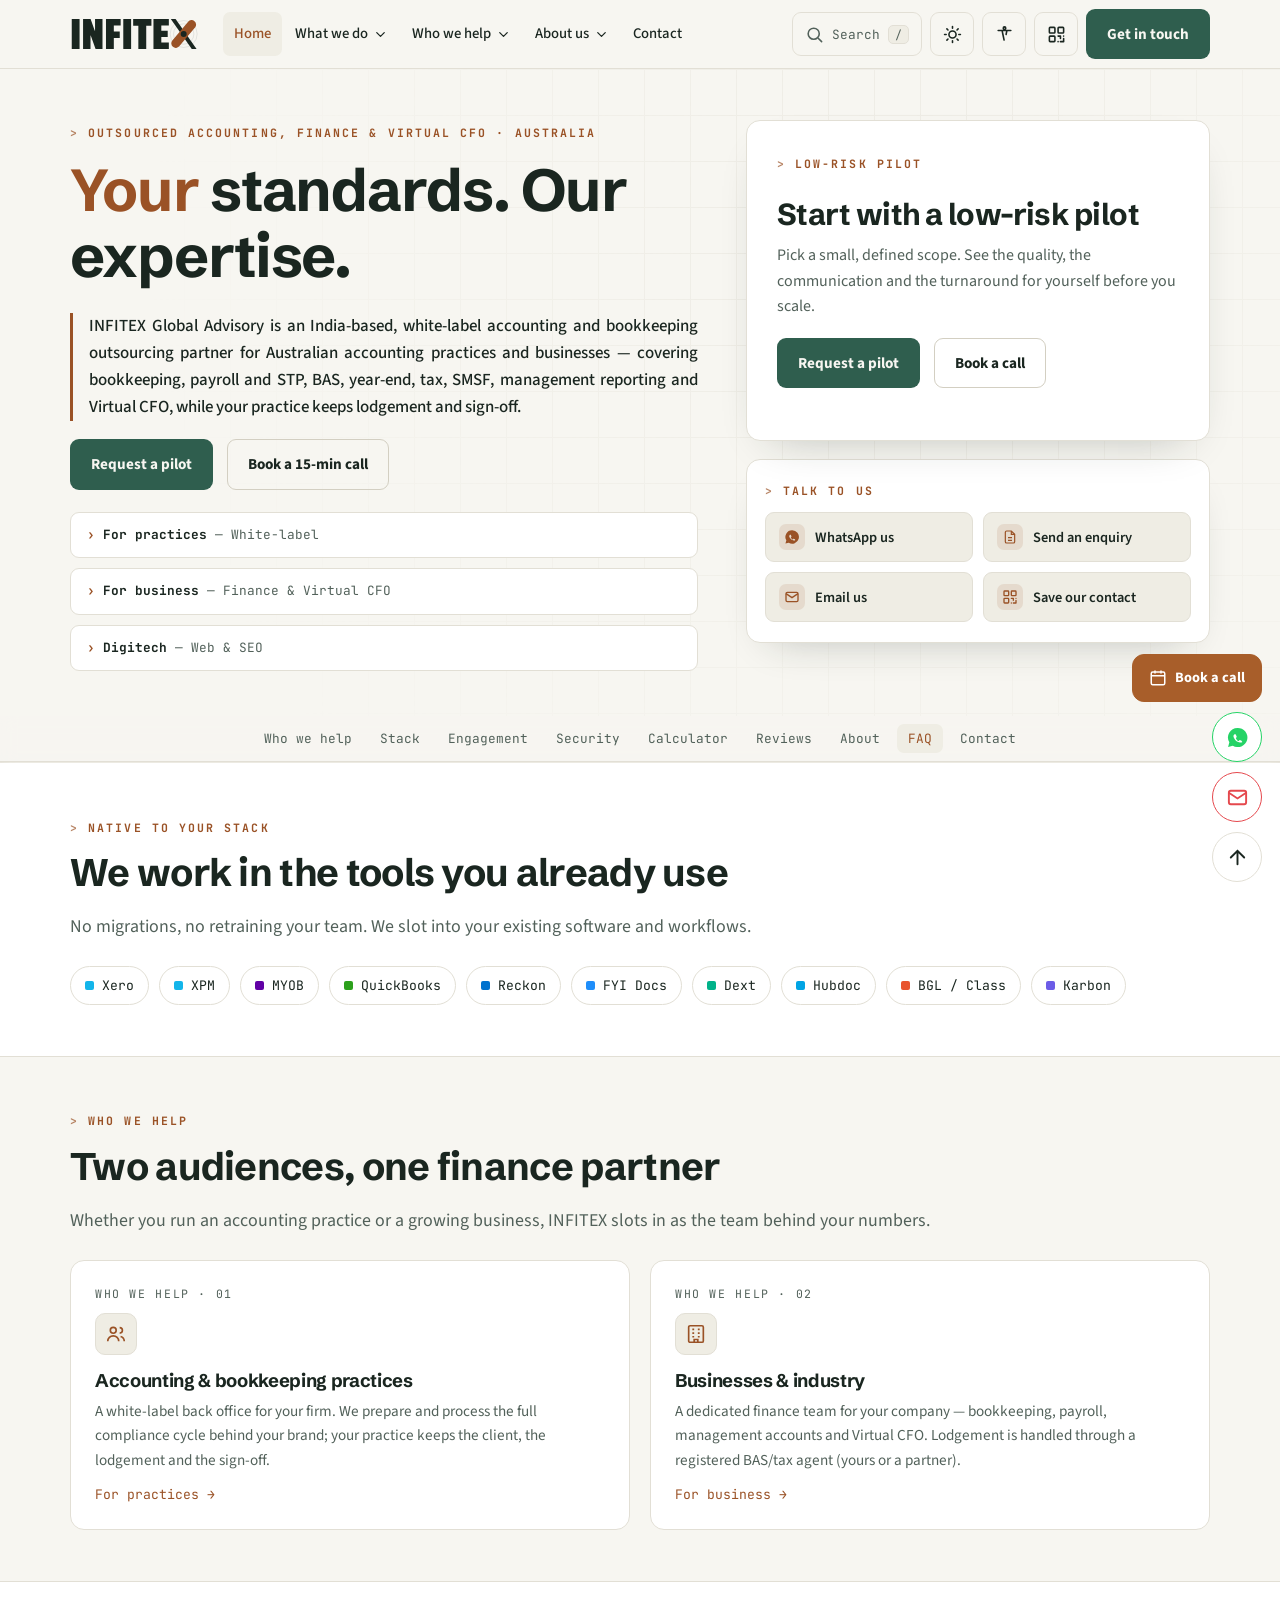
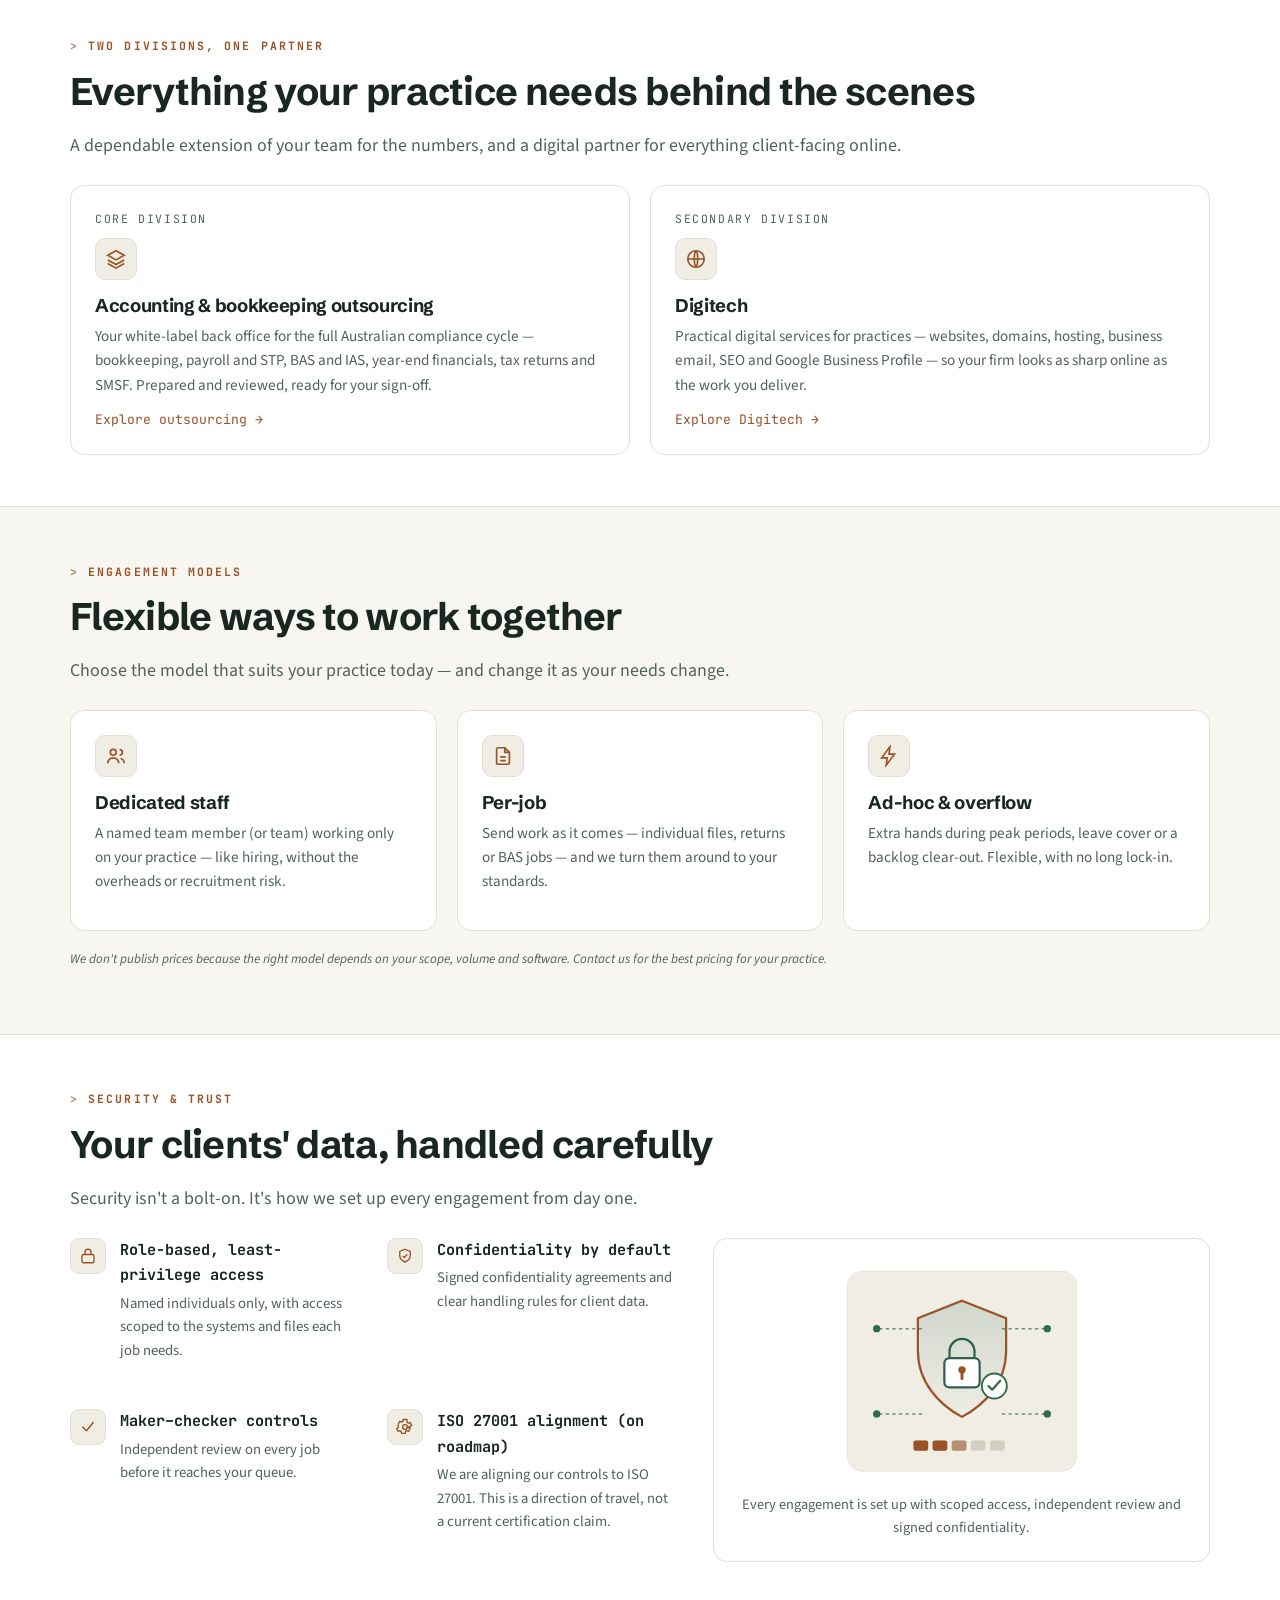
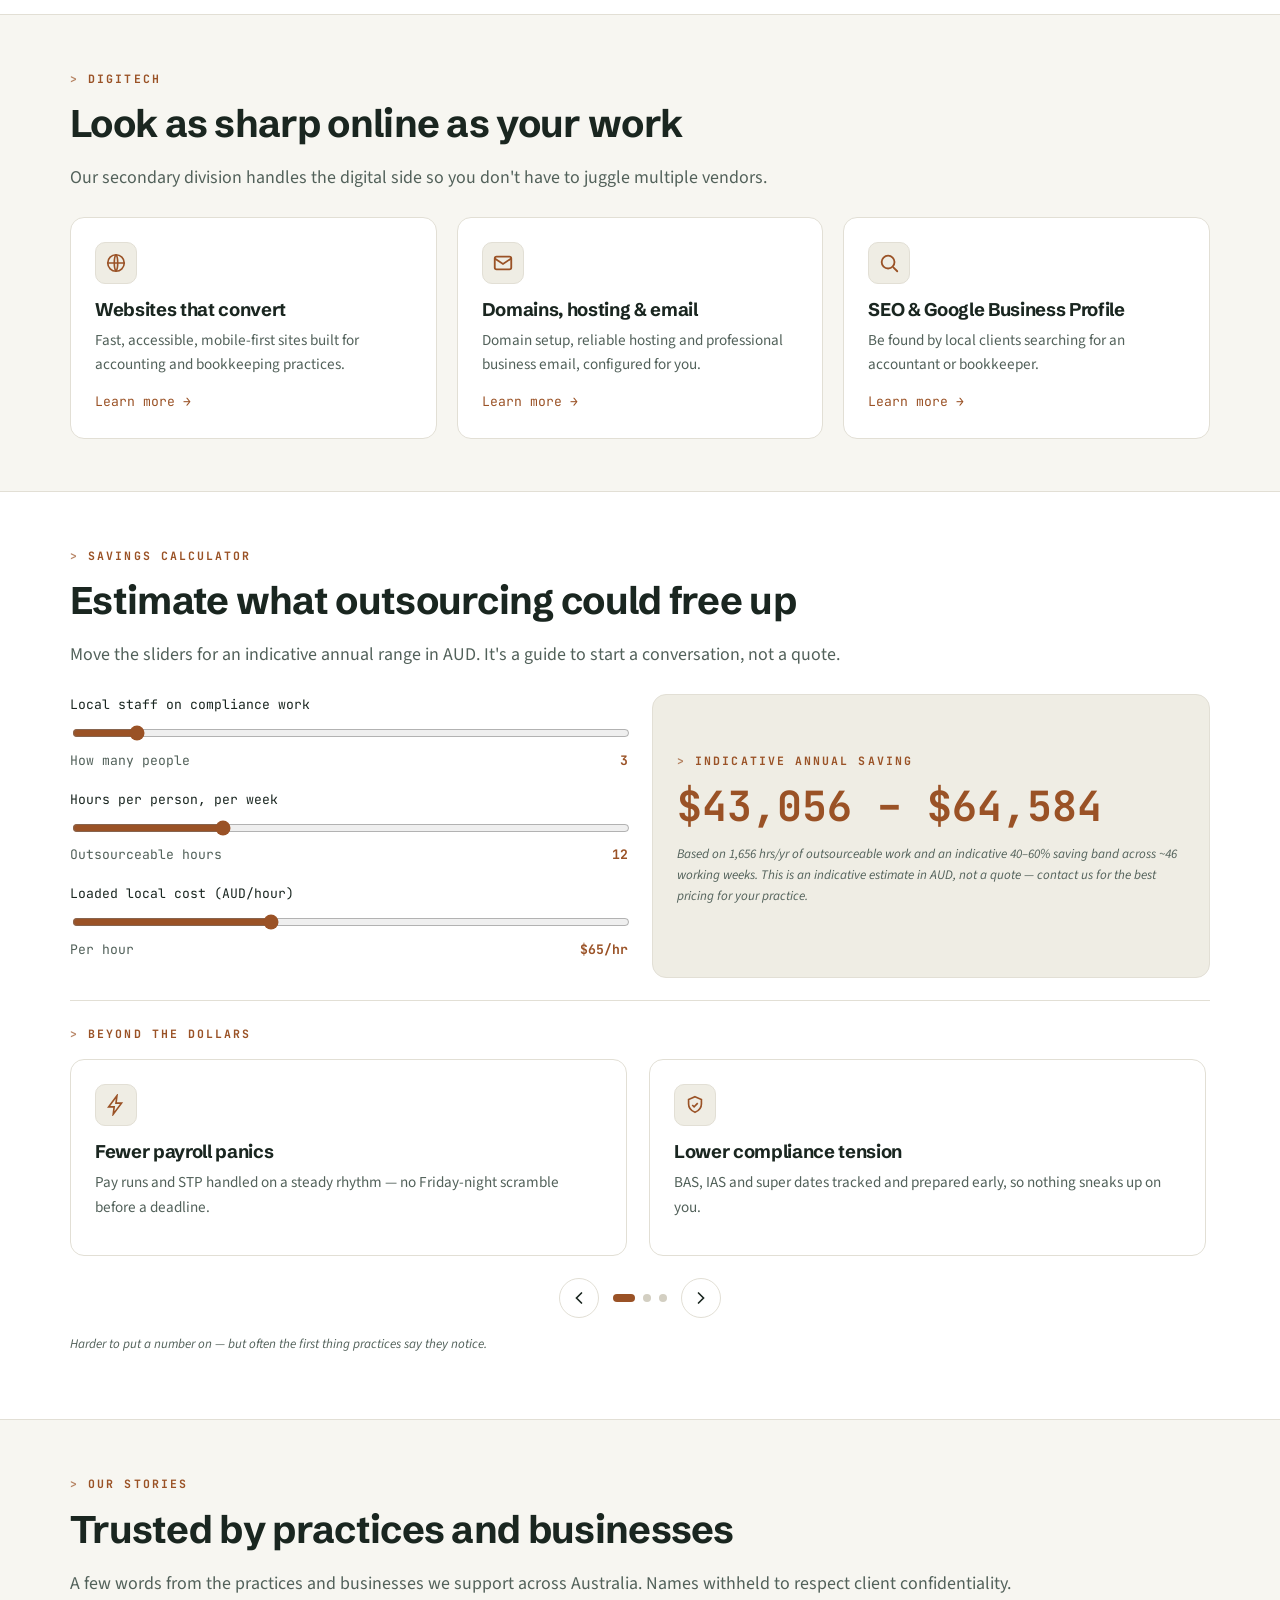
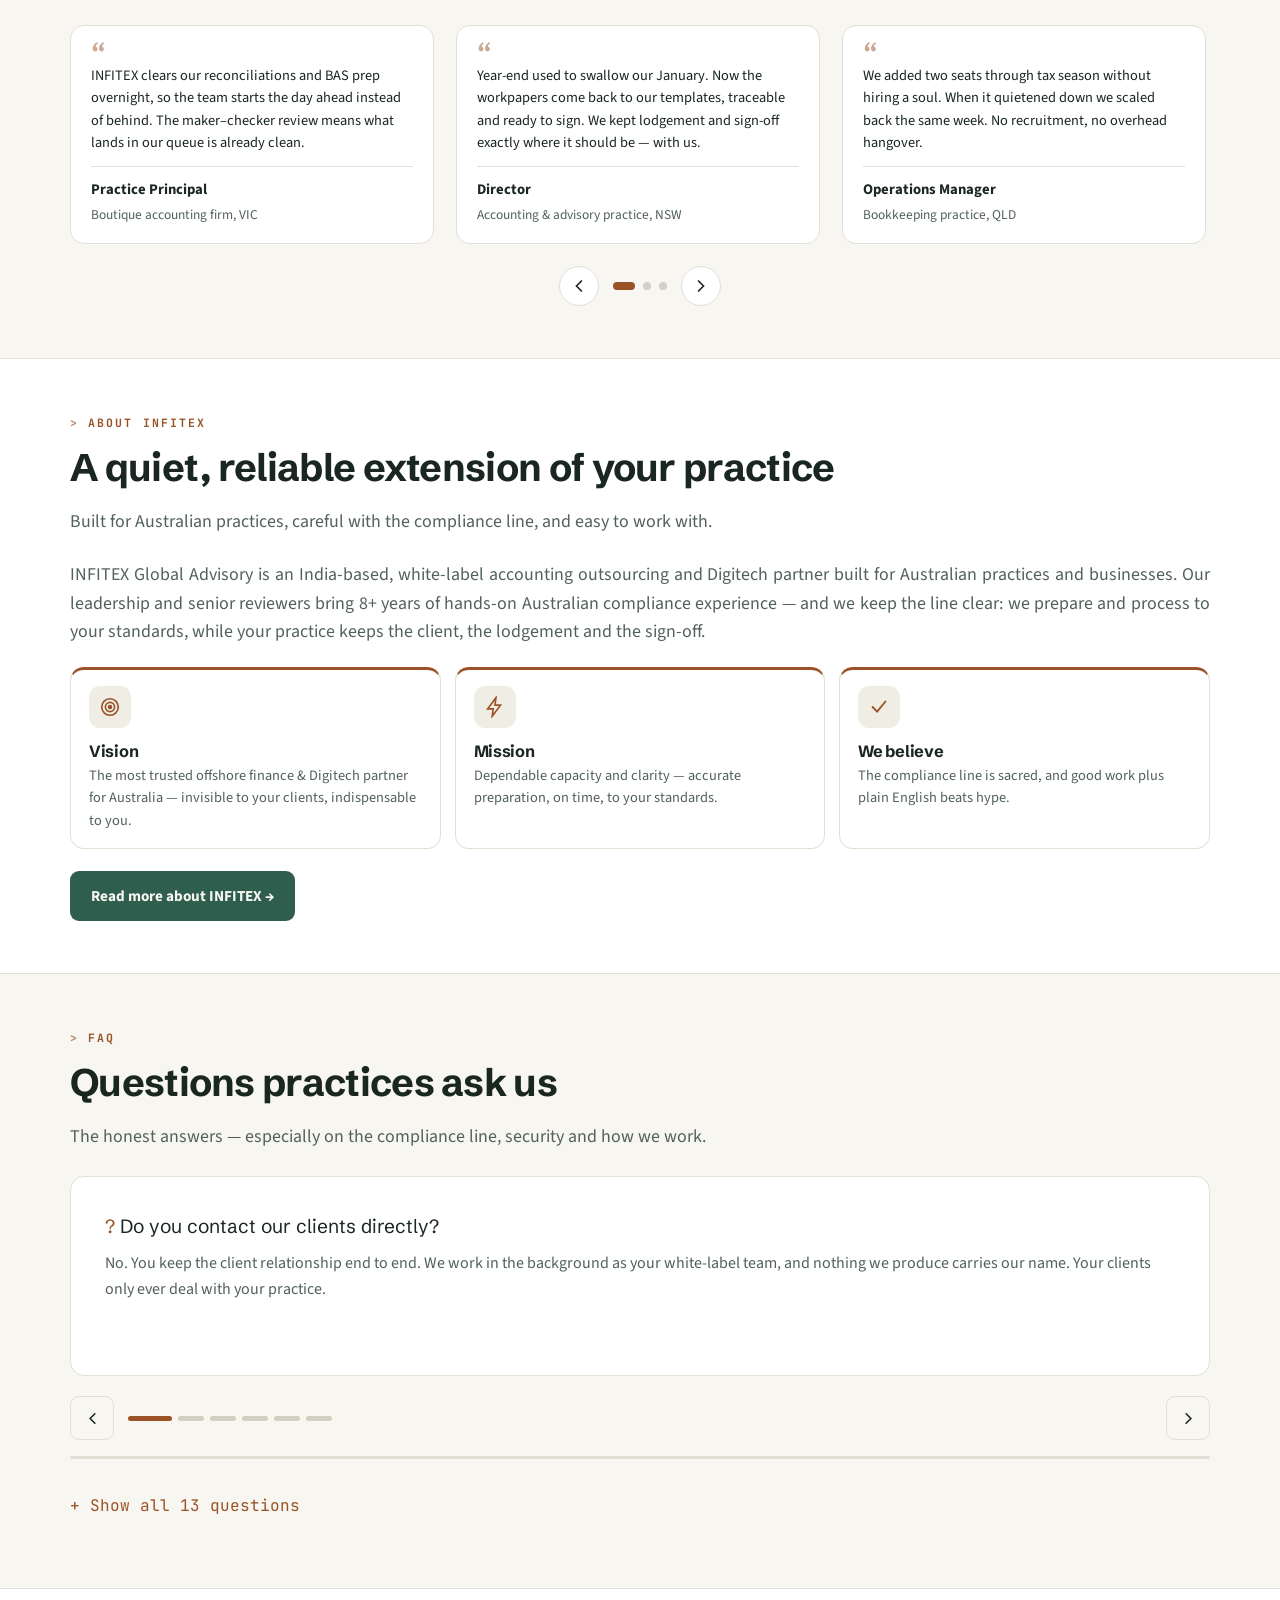
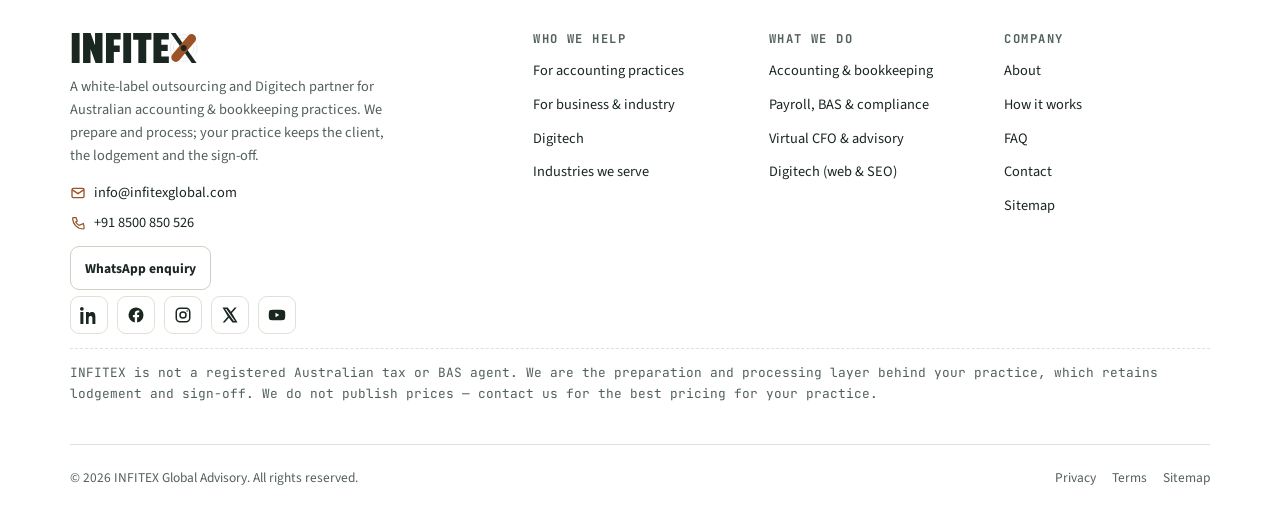
==== commit 47026364: "Add files via upload" ====
--- a/index.html
+++ b/index.html
@@ -1,4 +1,4 @@
-<!doctype html><html lang="en-AU"><head><meta charset="utf-8"><meta name="viewport" content="width=device-width,initial-scale=1,viewport-fit=cover"><title>White-label accounting outsourcing, Australia | INFITEX</title><meta name="description" content="White-label accounting, bookkeeping & Virtual CFO outsourcing for Australian practices and businesses. We prepare; you keep lodgement & sign-off."><meta name="author" content="INFITEX Global Advisory"><meta name="robots" content="index,follow,max-image-preview:large,max-snippet:-1,max-video-preview:-1"><link rel="canonical" href="https://infitexglobal.com/index.html"><!-- SEO/GEO verification scaffold — replace PLACEHOLDER tokens after deploy --><meta name="google-site-verification" content="GOOGLE_SITE_VERIFICATION"><!-- <meta name="msvalidate.01" content="BING_SITE_VERIFICATION"> --><!-- <meta name="yandex-verification" content="YANDEX_SITE_VERIFICATION"> --><!-- <meta name="p:domain_verify" content="PINTEREST_SITE_VERIFICATION"> --><meta property="og:type" content="website"><meta property="og:site_name" content="INFITEX Global Advisory"><meta property="og:title" content="White-label accounting outsourcing, Australia | INFITEX"><meta property="og:description" content="White-label accounting, bookkeeping & Virtual CFO outsourcing for Australian practices and businesses. We prepare; you keep lodgement & sign-off."><meta property="og:url" content="https://infitexglobal.com/index.html"><meta property="og:image" content="https://infitexglobal.com/og-image.png"><meta property="og:image:width" content="1200"><meta property="og:image:height" content="630"><meta property="og:image:alt" content="INFITEX Global Advisory — white-label accounting outsourcing for Australian practices"><meta property="og:locale" content="en_AU"><meta name="twitter:card" content="summary_large_image"><meta name="twitter:title" content="White-label accounting outsourcing, Australia | INFITEX"><meta name="twitter:description" content="White-label accounting, bookkeeping & Virtual CFO outsourcing for Australian practices and businesses. We prepare; you keep lodgement & sign-off."><meta name="twitter:image" content="https://infitexglobal.com/og-image.png"><meta name="twitter:image:alt" content="INFITEX Global Advisory"><meta name="theme-color" content="#F7F6F1" media="(prefers-color-scheme: light)"><meta name="theme-color" content="#14211C" media="(prefers-color-scheme: dark)"><link rel="icon" href="favicon.svg" type="image/svg+xml"><link rel="apple-touch-icon" href="favicon.svg"><link rel="sitemap" type="application/xml" title="Sitemap" href="sitemap.xml"><script>(function(){try{var d=document.documentElement;var t=localStorage.getItem('ix-theme')||'light';d.setAttribute('data-theme',t);if(localStorage.getItem('ix-contrast')==='high')d.setAttribute('data-contrast','high');if(localStorage.getItem('ix-grayscale')==='on')d.setAttribute('data-grayscale','on');var ts=localStorage.getItem('ix-textstep');var s=[-2,0,2,4,6];if(ts!==null)d.style.setProperty('--type-scale-step',(s[parseInt(ts,10)]||0)+'px');}catch(e){}})();</script><link rel="preconnect" href="https://fonts.googleapis.com"><link rel="preconnect" href="https://fonts.gstatic.com" crossorigin><link href="https://fonts.googleapis.com/css2?family=Schibsted+Grotesk:wght@500;600;700;800&family=Source+Sans+3:ital,wght@0,400;0,600;1,400&family=JetBrains+Mono:wght@400;500;700&display=swap" rel="stylesheet"><link rel="stylesheet" href="styles.css"><script type="application/ld+json">{"@context":"https://schema.org","@graph":[{"@context":"https://schema.org","@type":"WebPage","@id":"https://infitexglobal.com/index.html#webpage","url":"https://infitexglobal.com/index.html","name":"White-label accounting outsourcing, Australia | INFITEX","description":"White-label accounting, bookkeeping & Virtual CFO outsourcing for Australian practices and businesses. We prepare; you keep lodgement & sign-off.","inLanguage":"en-AU","isPartOf":{"@id":"https://infitexglobal.com/#website"},"about":{"@id":"https://infitexglobal.com/#organization"},"speakable":{"@type":"SpeakableSpecification","cssSelector":["h1",".answer-lede"]}},{"@context":"https://schema.org","@type":"ProfessionalService","@id":"https://infitexglobal.com/#organization","name":"INFITEX Global Advisory","alternateName":"INFITEX","slogan":"A finance team that works to your standards.","description":"INFITEX Global Advisory is an India-based, white-label accounting and bookkeeping outsourcing partner for Australian accounting practices and businesses, covering bookkeeping, payroll and STP, BAS and IAS, year-end financials, tax and SMSF, plus management reporting and Virtual CFO. The client practice always retains lodgement and sign-off. A Digitech division provides websites, business email and SEO.","url":"https://infitexglobal.com/","logo":"https://infitexglobal.com/logo.svg","image":"https://infitexglobal.com/og-image.png","email":"info@infitexglobal.com","telephone":"+91-8500-850-526","priceRange":"Contact for a tailored quote","currenciesAccepted":"AUD","areaServed":{"@type":"Country","name":"Australia"},"knowsLanguage":["en-AU","en"],"availableLanguage":["English"],"knowsAbout":["White-label accounting outsourcing","Bookkeeping","Bank reconciliations","Accounts payable and receivable","Payroll","Single Touch Payroll (STP)","BAS preparation","IAS preparation","Year-end financial statements","Company and trust tax returns","SMSF accounting","BGL","Class","Xero","XPM","MYOB","QuickBooks","Reckon","Karbon","Dext","Hubdoc","FYI Docs","Management reporting","Budgeting and forecasting","Cash-flow forecasting","Virtual CFO","Australian tax compliance"],"serviceType":["Accounting outsourcing","Bookkeeping outsourcing","Payroll outsourcing","BAS and IAS preparation","Virtual CFO","Management reporting","Web design and SEO (Digitech)"],"contactPoint":{"@type":"ContactPoint","contactType":"sales","email":"info@infitexglobal.com","telephone":"+91-8500-850-526","areaServed":"AU","availableLanguage":["en-AU","en"]},"address":{"@type":"PostalAddress","addressCountry":"IN"},"sameAs":["https://www.linkedin.com/company/infitexglobal","https://www.facebook.com/infitexglobal","https://www.instagram.com/infitexglobal","https://x.com/infitexglobal","https://www.youtube.com/@infitexglobal"]},{"@context": "https://schema.org", "@type": "WebSite", "@id": "https://infitexglobal.com/#website", "name": "INFITEX Global Advisory", "url": "https://infitexglobal.com/", "publisher": {"@id": "https://infitexglobal.com/#organization"}, "inLanguage": "en-AU", "potentialAction": {"@type": "SearchAction", "target": {"@type": "EntryPoint", "urlTemplate": "https://infitexglobal.com/index.html?q={search_term_string}"}, "query-input": "required name=search_term_string"}},{"@context": "https://schema.org", "@type": "Service", "serviceType": "White-label accounting & bookkeeping outsourcing", "provider": {"@id": "https://infitexglobal.com/#organization"}, "areaServed": {"@type": "Country", "name": "Australia"}, "description": "White-label preparation and processing across the Australian compliance cycle — bookkeeping, payroll and STP, BAS and IAS, year-end, tax, SMSF — plus management reporting and Virtual CFO. The client practice retains lodgement and sign-off.", "hasOfferCatalog": {"@type": "OfferCatalog", "name": "INFITEX services", "itemListElement": [{"@type": "Offer", "itemOffered": {"@type": "Service", "name": "Accounting & bookkeeping outsourcing"}}, {"@type": "Offer", "itemOffered": {"@type": "Service", "name": "Payroll, BAS & compliance preparation"}}, {"@type": "Offer", "itemOffered": {"@type": "Service", "name": "Virtual CFO & management reporting"}}, {"@type": "Offer", "itemOffered": {"@type": "Service", "name": "Digitech — websites, email & SEO"}}]}},{"@context": "https://schema.org", "@type": "FAQPage", "mainEntity": [{"@type": "Question", "name": "Do you contact our clients directly?", "acceptedAnswer": {"@type": "Answer", "text": "No. You keep the client relationship end to end. We work in the background as your white-label team, and nothing we produce carries our name. Your clients only ever deal with your practice."}}, {"@type": "Question", "name": "Are you a registered Australian tax or BAS agent?", "acceptedAnswer": {"@type": "Answer", "text": "No, and we never present ourselves as one. INFITEX is the preparation and processing layer behind your practice. Your registered agents retain all lodgement and sign-off responsibilities under the Tax Agent Services Act."}}, {"@type": "Question", "name": "Who lodges and signs off the work?", "acceptedAnswer": {"@type": "Answer", "text": "Your practice does. We prepare and process to your standards and hand the work back for your review, sign-off and lodgement. Final professional judgement always stays with you."}}, {"@type": "Question", "name": "What tasks can you take on?", "acceptedAnswer": {"@type": "Answer", "text": "Bookkeeping and reconciliations, accounts payable and receivable, payroll and STP, BAS and IAS preparation, year-end financials, company and trust tax returns, SMSF accounts and clean workpapers behind every job."}}, {"@type": "Question", "name": "Which software do you work in?", "acceptedAnswer": {"@type": "Answer", "text": "The tools you already use — Xero, XPM, MYOB, QuickBooks, Reckon, FYI Docs, Dext, Hubdoc, BGL and Class, and Karbon. We adapt to your stack and workflows rather than asking you to change."}}, {"@type": "Question", "name": "How do you keep our data secure?", "acceptedAnswer": {"@type": "Answer", "text": "Role-based access, named individuals on your jobs, confidentiality agreements and least-privilege access to your systems. We are aligning our controls to ISO 27001 — certification is on our roadmap, not a current claim."}}, {"@type": "Question", "name": "Do you use a maker–checker review?", "acceptedAnswer": {"@type": "Answer", "text": "Yes. Work is prepared by one team member and independently reviewed by another before it reaches you, so what lands in your queue is already checked and traceable."}}, {"@type": "Question", "name": "What turnaround can we expect?", "acceptedAnswer": {"@type": "Answer", "text": "Turnaround depends on scope and volume, and we agree it with you up front. The India–Australia time difference often means work moves overnight, so jobs can be ready for your morning."}}, {"@type": "Question", "name": "Can we start with a trial?", "acceptedAnswer": {"@type": "Answer", "text": "Yes. We recommend a low-risk pilot on a defined scope — a handful of files or one work type — so you can judge quality and fit before scaling up."}}, {"@type": "Question", "name": "Are we locked into a contract?", "acceptedAnswer": {"@type": "Answer", "text": "No long lock-in. We earn the relationship through quality and reliability. Engagement models are flexible and can scale up or down as your practice needs change."}}, {"@type": "Question", "name": "How does the time-zone difference help us?", "acceptedAnswer": {"@type": "Answer", "text": "Work prepared during Australian evening hours can be ready for your team the next morning, which helps smooth peak-period workloads without adding local headcount."}}, {"@type": "Question", "name": "Why don't you publish pricing?", "acceptedAnswer": {"@type": "Answer", "text": "Because the right price depends on your scope, volume and software. We tailor it to your practice rather than forcing you into a fixed tier — contact us for the best pricing for your practice."}}, {"@type": "Question", "name": "Do you also build websites and do SEO?", "acceptedAnswer": {"@type": "Answer", "text": "Yes — through our Digitech division. Websites, domains, hosting, business email, SEO and Google Business Profile, built for accounting and bookkeeping practices."}}]},{"@context":"https://schema.org","@type":"BreadcrumbList","itemListElement":[{"@type":"ListItem","position":1,"name":"Home","item":"https://infitexglobal.com/index.html"}]}]}</script></head><body><a class="skip-link" href="#main">Skip to content</a><header class="site-header"><div class="shell header-inner"><a class="brand" href="index.html" aria-label="INFITEX Global Advisory — home"><svg class="brand-logo" viewBox="0 0 309.3 72.0" role="img" aria-label="INFITEX" focusable="false"><g class="brand-word" transform="translate(0 72.00) scale(0.10465 -0.10465)"><g transform="translate(0.0 0)"><path d="M40 0V688H220V0Z"/></g><g transform="translate(260.0 0)"><path d="M327 0 216 310H211V0H40V688H213L309 421H315V688H486V0Z"/></g><g transform="translate(786.0 0)"><path d="M40 0V688H377V540H220V402H356V254H220V0Z"/></g><g transform="translate(1183.0 0)"><path d="M40 0V688H220V0Z"/></g><g transform="translate(1443.0 0)"><path d="M126 0V535H7V688H426V535H307V0Z"/></g><g transform="translate(1876.0 0)"><path d="M40 0V688H393V540H220V421H367V274H220V148H393V0Z"/></g></g><g class="brand-x"><g class="bx-ring" fill="none"><circle cx="273.11" cy="36.00" r="24.48"/><circle cx="273.11" cy="36.00" r="32.40"/></g><path class="bx-ink" d="M 242.15 0.00 L 253.67 0.00 L 304.07 72.00 L 292.55 72.00 Z"/><rect class="bx-acc" x="262.31" y="-4.32" width="21.60" height="80.64" rx="10.80" transform="rotate(40 273.11 36.00)"/><circle class="bx-dot" cx="273.11" cy="36.00" r="7.20"/></g></svg></a><nav class="nav" aria-label="Primary"><a class="nav-link" href="index.html" aria-current="page">Home</a><div class="nav-item has-mega"><button type="button" class="nav-link nav-trigger" aria-expanded="false" aria-haspopup="true" aria-controls="mega-what-we-do">What we do<svg class="caret" viewBox="0 0 24 24" aria-hidden="true" focusable="false"><path d="M6 9l6 6 6-6" fill="none" stroke="currentColor" stroke-width="2" stroke-linecap="round" stroke-linejoin="round"/></svg></button><div class="mega-panel" id="mega-what-we-do" role="region" aria-label="What we do"><div class="mega-grid"><div class="mega-col"><p class="mega-h">Accounting & bookkeeping</p><ul><li><a href="outsourcing.html#scope"><span class="mega-t">Bookkeeping & reconciliations</span><span class="mega-d">Books kept accurate, coded and reconciled.</span></a></li><li><a href="outsourcing.html#scope"><span class="mega-t">Accounts payable & receivable</span><span class="mega-d">Bills, invoices and debtor follow-up.</span></a></li><li><a href="outsourcing.html#scope"><span class="mega-t">Year-end financials</span><span class="mega-d">Financial statements to your standards.</span></a></li><li><a href="outsourcing.html#scope"><span class="mega-t">Workpapers</span><span class="mega-d">Clean, traceable workpapers behind every job.</span></a></li></ul></div><div class="mega-col"><p class="mega-h">Payroll, BAS & compliance</p><ul><li><a href="outsourcing.html#scope"><span class="mega-t">Payroll & STP</span><span class="mega-d">Pay runs and Single Touch Payroll, ready to lodge.</span></a></li><li><a href="outsourcing.html#scope"><span class="mega-t">BAS / IAS preparation</span><span class="mega-d">Activity statements drafted for your sign-off.</span></a></li><li><a href="outsourcing.html#scope"><span class="mega-t">Company & trust tax returns</span><span class="mega-d">Returns prepared; your agent signs and lodges.</span></a></li><li><a href="outsourcing.html#scope"><span class="mega-t">SMSF accounts (BGL/Class)</span><span class="mega-d">Self-managed super fund accounts & workpapers.</span></a></li></ul></div><div class="mega-col"><p class="mega-h">Advisory & Virtual CFO</p><ul><li><a href="industry.html#vcfo"><span class="mega-t">Virtual CFO</span><span class="mega-d">Senior finance leadership, fractionally.</span></a></li><li><a href="industry.html#what"><span class="mega-t">Management accounts & reporting</span><span class="mega-d">Monthly, decision-ready reporting.</span></a></li><li><a href="industry.html#what"><span class="mega-t">Budgeting & forecasting</span><span class="mega-d">Budgets, rolling forecasts and scenarios.</span></a></li><li><a href="industry.html#vcfo"><span class="mega-t">Cash-flow management</span><span class="mega-d">13-week cash-flow and working-capital visibility.</span></a></li></ul></div><div class="mega-col"><p class="mega-h">Digitech</p><ul><li><a href="digitech.html#services"><span class="mega-t">Web design & build</span><span class="mega-d">Fast, accessible, mobile-first websites.</span></a></li><li><a href="digitech.html#services"><span class="mega-t">Domains, hosting & email</span><span class="mega-d">Set up and managed for you.</span></a></li><li><a href="digitech.html#services"><span class="mega-t">SEO & Google Business Profile</span><span class="mega-d">Be found by local clients.</span></a></li><li><a href="digitech.html#services"><span class="mega-t">Care & maintenance</span><span class="mega-d">Updates, backups and ongoing changes.</span></a></li></ul></div></div></div></div><div class="nav-item has-mega"><button type="button" class="nav-link nav-trigger" aria-expanded="false" aria-haspopup="true" aria-controls="mega-who-we-help">Who we help<svg class="caret" viewBox="0 0 24 24" aria-hidden="true" focusable="false"><path d="M6 9l6 6 6-6" fill="none" stroke="currentColor" stroke-width="2" stroke-linecap="round" stroke-linejoin="round"/></svg></button><div class="mega-panel" id="mega-who-we-help" role="region" aria-label="Who we help"><div class="mega-grid"><div class="mega-col"><p class="mega-h">By audience</p><ul><li><a href="outsourcing.html"><span class="mega-t">For accounting practices</span><span class="mega-d">White-label back office for your firm.</span></a></li><li><a href="industry.html"><span class="mega-t">For business & industry</span><span class="mega-d">A dedicated outsourced finance team.</span></a></li><li><a href="digitech.html"><span class="mega-t">Digitech</span><span class="mega-d">Web, email & SEO for client-facing growth.</span></a></li></ul></div><div class="mega-col"><p class="mega-h">Industries we serve</p><ul><li><a href="industry.html#industries"><span class="mega-t">Construction & trades</span><span class="mega-d">Job costing, payroll and BAS.</span></a></li><li><a href="industry.html#industries"><span class="mega-t">Retail & e-commerce</span><span class="mega-d">High-volume reconciliations and reporting.</span></a></li><li><a href="industry.html#industries"><span class="mega-t">Professional services</span><span class="mega-d">Clean books and management accounts.</span></a></li><li><a href="industry.html#industries"><span class="mega-t">Healthcare & allied health</span><span class="mega-d">Compliant bookkeeping and payroll.</span></a></li></ul></div></div></div></div><div class="nav-item has-mega"><button type="button" class="nav-link nav-trigger" aria-expanded="false" aria-haspopup="true" aria-controls="mega-about-us">About us<svg class="caret" viewBox="0 0 24 24" aria-hidden="true" focusable="false"><path d="M6 9l6 6 6-6" fill="none" stroke="currentColor" stroke-width="2" stroke-linecap="round" stroke-linejoin="round"/></svg></button><div class="mega-panel" id="mega-about-us" role="region" aria-label="About us"><div class="mega-grid"><div class="mega-col"><p class="mega-h">Company</p><ul><li><a href="about.html"><span class="mega-t">About INFITEX</span><span class="mega-d">A dependable extension of your team, native to your stack.</span></a></li><li><a href="about.html#vmb"><span class="mega-t">Vision, mission & values</span><span class="mega-d">What we stand for and how we work.</span></a></li></ul></div><div class="mega-col"><p class="mega-h">Proof & answers</p><ul><li><a href="index.html#testimonials"><span class="mega-t">Our stories</span><span class="mega-d">What practices and businesses say about us.</span></a></li><li><a href="index.html#faq"><span class="mega-t">FAQ</span><span class="mega-d">Honest answers on the compliance line, security and how we work.</span></a></li></ul></div></div></div></div><a class="nav-link" href="contact.html">Contact</a></nav><div class="header-tools"><button class="icon-btn search-btn" data-open-search aria-label="Search the site"><svg viewBox="0 0 24 24" fill="none" stroke="currentColor" stroke-width="2" stroke-linecap="round"><circle cx="11" cy="11" r="7"/><path d="M21 21l-4-4"/></svg><span>Search</span><kbd>/</kbd></button><button class="icon-btn" data-theme-toggle aria-label="Toggle light or dark theme" aria-pressed="false"><svg viewBox="0 0 24 24" fill="none" stroke="currentColor" stroke-width="2" stroke-linecap="round"><circle cx="12" cy="12" r="4.5"/><path d="M12 2v2M12 20v2M2 12h2M20 12h2M4.9 4.9l1.4 1.4M17.7 17.7l1.4 1.4M19.1 4.9l-1.4 1.4M6.3 17.7l-1.4 1.4"/></svg></button><button class="icon-btn" data-open-a11y aria-label="Open accessibility settings"><svg viewBox="0 0 24 24" fill="none" stroke="currentColor" stroke-width="2" stroke-linecap="round"><circle cx="12" cy="4" r="1.6"/><path d="M4 7h16M9 7l1 5 1.5 7M15 7l-1 5"/></svg></button><button class="icon-btn qr-header-btn" data-open-qr aria-label="Show QR code to save our contact" title="Save our contact (QR)"><svg viewBox="0 0 24 24" fill="none" stroke="currentColor" stroke-width="2" stroke-linecap="round" stroke-linejoin="round"><rect x="3" y="3" width="7" height="7" rx="1"/><rect x="14" y="3" width="7" height="7" rx="1"/><rect x="3" y="14" width="7" height="7" rx="1"/><path d="M14 14h3v3M21 14v.01M14 21h.01M17 21h4v-4M21 17v.01"/></svg></button><a class="btn btn-primary header-cta" href="contact.html">Get in touch</a><button class="icon-btn hamburger" data-open-nav aria-label="Open menu" aria-expanded="false"><svg viewBox="0 0 24 24" fill="none" stroke="currentColor" stroke-width="2" stroke-linecap="round"><path d="M3 6h18M3 12h18M3 18h18"/></svg></button></div></div></header><div class="mobile-nav" id="mobileNav" aria-hidden="true"><div class="mobile-nav-top"><a class="brand" href="index.html" aria-label="INFITEX home"><svg class="brand-logo" viewBox="0 0 309.3 72.0" role="img" aria-label="INFITEX" focusable="false"><g class="brand-word" transform="translate(0 72.00) scale(0.10465 -0.10465)"><g transform="translate(0.0 0)"><path d="M40 0V688H220V0Z"/></g><g transform="translate(260.0 0)"><path d="M327 0 216 310H211V0H40V688H213L309 421H315V688H486V0Z"/></g><g transform="translate(786.0 0)"><path d="M40 0V688H377V540H220V402H356V254H220V0Z"/></g><g transform="translate(1183.0 0)"><path d="M40 0V688H220V0Z"/></g><g transform="translate(1443.0 0)"><path d="M126 0V535H7V688H426V535H307V0Z"/></g><g transform="translate(1876.0 0)"><path d="M40 0V688H393V540H220V421H367V274H220V148H393V0Z"/></g></g><g class="brand-x"><g class="bx-ring" fill="none"><circle cx="273.11" cy="36.00" r="24.48"/><circle cx="273.11" cy="36.00" r="32.40"/></g><path class="bx-ink" d="M 242.15 0.00 L 253.67 0.00 L 304.07 72.00 L 292.55 72.00 Z"/><rect class="bx-acc" x="262.31" y="-4.32" width="21.60" height="80.64" rx="10.80" transform="rotate(40 273.11 36.00)"/><circle class="bx-dot" cx="273.11" cy="36.00" r="7.20"/></g></svg></a><button class="icon-btn" data-close-nav aria-label="Close menu"><svg viewBox="0 0 24 24" fill="none" stroke="currentColor" stroke-width="2" stroke-linecap="round"><path d="M6 6l12 12M18 6L6 18"/></svg></button></div><nav aria-label="Mobile"><a class="m-link" href="index.html">Home</a><div class="m-acc"><button type="button" class="m-acc-btn" aria-expanded="false" aria-controls="macc-what-we-do">What we do<svg class="caret" viewBox="0 0 24 24" aria-hidden="true" focusable="false"><path d="M6 9l6 6 6-6" fill="none" stroke="currentColor" stroke-width="2" stroke-linecap="round" stroke-linejoin="round"/></svg></button><div class="m-acc-panel" id="macc-what-we-do"><p class="m-group">Accounting & bookkeeping</p><a class="m-sublink" href="outsourcing.html#scope">Bookkeeping & reconciliations</a><a class="m-sublink" href="outsourcing.html#scope">Accounts payable & receivable</a><a class="m-sublink" href="outsourcing.html#scope">Year-end financials</a><a class="m-sublink" href="outsourcing.html#scope">Workpapers</a><p class="m-group">Payroll, BAS & compliance</p><a class="m-sublink" href="outsourcing.html#scope">Payroll & STP</a><a class="m-sublink" href="outsourcing.html#scope">BAS / IAS preparation</a><a class="m-sublink" href="outsourcing.html#scope">Company & trust tax returns</a><a class="m-sublink" href="outsourcing.html#scope">SMSF accounts (BGL/Class)</a><p class="m-group">Advisory & Virtual CFO</p><a class="m-sublink" href="industry.html#vcfo">Virtual CFO</a><a class="m-sublink" href="industry.html#what">Management accounts & reporting</a><a class="m-sublink" href="industry.html#what">Budgeting & forecasting</a><a class="m-sublink" href="industry.html#vcfo">Cash-flow management</a><p class="m-group">Digitech</p><a class="m-sublink" href="digitech.html#services">Web design & build</a><a class="m-sublink" href="digitech.html#services">Domains, hosting & email</a><a class="m-sublink" href="digitech.html#services">SEO & Google Business Profile</a><a class="m-sublink" href="digitech.html#services">Care & maintenance</a></div></div><div class="m-acc"><button type="button" class="m-acc-btn" aria-expanded="false" aria-controls="macc-who-we-help">Who we help<svg class="caret" viewBox="0 0 24 24" aria-hidden="true" focusable="false"><path d="M6 9l6 6 6-6" fill="none" stroke="currentColor" stroke-width="2" stroke-linecap="round" stroke-linejoin="round"/></svg></button><div class="m-acc-panel" id="macc-who-we-help"><p class="m-group">By audience</p><a class="m-sublink" href="outsourcing.html">For accounting practices</a><a class="m-sublink" href="industry.html">For business & industry</a><a class="m-sublink" href="digitech.html">Digitech</a><p class="m-group">Industries we serve</p><a class="m-sublink" href="industry.html#industries">Construction & trades</a><a class="m-sublink" href="industry.html#industries">Retail & e-commerce</a><a class="m-sublink" href="industry.html#industries">Professional services</a><a class="m-sublink" href="industry.html#industries">Healthcare & allied health</a></div></div><div class="m-acc"><button type="button" class="m-acc-btn" aria-expanded="false" aria-controls="macc-about-us">About us<svg class="caret" viewBox="0 0 24 24" aria-hidden="true" focusable="false"><path d="M6 9l6 6 6-6" fill="none" stroke="currentColor" stroke-width="2" stroke-linecap="round" stroke-linejoin="round"/></svg></button><div class="m-acc-panel" id="macc-about-us"><p class="m-group">Company</p><a class="m-sublink" href="about.html">About INFITEX</a><a class="m-sublink" href="about.html#vmb">Vision, mission & values</a><p class="m-group">Proof & answers</p><a class="m-sublink" href="index.html#testimonials">Our stories</a><a class="m-sublink" href="index.html#faq">FAQ</a></div></div><a class="m-link" href="contact.html">Contact</a></nav><div style="margin-top:24px;display:flex;gap:10px;flex-wrap:wrap"><button class="btn btn-ghost" data-open-wa>WhatsApp us</button><a class="btn btn-primary" href="contact.html">Get in touch</a></div></div><main id="main"><section class="hero hero-grid" id="top"><div class="shell"><div class="hero-inner"><div><span class="eyebrow">Outsourced accounting, finance &amp; Virtual CFO · Australia</span><h1>A finance team that works to <span class="accent">your</span> standards.</h1><p class="answer-lede">INFITEX Global Advisory is an India-based, white-label accounting and bookkeeping outsourcing partner for Australian accounting practices and businesses — covering bookkeeping, payroll and STP, BAS, year-end, tax, SMSF, management reporting and Virtual CFO, while your practice keeps lodgement and sign-off.</p><div class="hero-cta"><a class="btn btn-primary" href="contact.html">Request a pilot</a><a class="btn btn-ghost" data-booking href="contact.html">Book a 15-min call</a></div><ul class="hero-paths hero-paths--list"><li><a class="path-chip" href="outsourcing.html"><b>For practices</b> <span>— White-label</span></a></li><li><a class="path-chip" href="industry.html"><b>For business</b> <span>— Finance &amp; Virtual CFO</span></a></li><li><a class="path-chip" href="digitech.html"><b>Digitech</b> <span>— Web &amp; SEO</span></a></li></ul></div><div class="hero-aside"><aside class="hero-pilot" aria-labelledby="hero-pilot-title"><span class="eyebrow">Low-risk pilot</span><h2 id="hero-pilot-title">Start with a low-risk pilot</h2><p>Pick a small, defined scope. See the quality, the communication and the turnaround for yourself before you scale.</p><div class="hero-cta"><a class="btn btn-primary" href="contact.html">Request a pilot</a><a class="btn btn-ghost" data-booking href="contact.html">Book a call</a></div></aside><div class="hero-contact" aria-label="Quick contact options"><span class="eyebrow">Talk to us</span><div class="hero-contact-actions"><button type="button" class="hc-btn" data-open-wa><span class="hc-ic"><svg viewBox="0 0 24 24" fill="currentColor"><path d="M12 2a9.9 9.9 0 0 0-8.5 15l-1.3 4.8 4.9-1.3A10 10 0 1 0 12 2Zm5.6 14.1c-.2.6-1.2 1.2-1.7 1.2s-1 .2-3.3-.7-3.7-3.2-3.8-3.4-1-1.3-1-2.4.6-1.7.8-1.9.4-.3.6-.3h.5c.2 0 .4 0 .6.5l.8 1.9c.1.2.1.4 0 .5l-.3.5-.4.4c-.1.1-.3.3-.1.5l.9 1.4c.6.9 1.4 1.2 1.6 1.3s.4.1.5 0l.7-.8c.2-.2.3-.2.5-.1l1.7.8c.2.1.4.2.4.3.1.2.1.7-.1 1.3Z"/></svg></span><span>WhatsApp us</span></button><a class="hc-btn" href="contact.html"><span class="hc-ic"><svg viewBox="0 0 24 24" fill="none" stroke="currentColor" stroke-width="1.8"><path d="M14 3H7a2 2 0 0 0-2 2v14a2 2 0 0 0 2 2h10a2 2 0 0 0 2-2V8l-5-5Z"/><path d="M14 3v5h5M9 13h6M9 17h6"/></svg></span><span>Send an enquiry</span></a><button type="button" class="hc-btn" data-open-mail><span class="hc-ic"><svg viewBox="0 0 24 24" fill="none" stroke="currentColor" stroke-width="2"><rect x="3" y="5" width="18" height="14" rx="2"/><path d="M3 7l9 6 9-6"/></svg></span><span>Email us</span></button><button type="button" class="hc-btn" data-open-qr><span class="hc-ic"><svg viewBox="0 0 24 24" fill="none" stroke="currentColor" stroke-width="2" stroke-linecap="round" stroke-linejoin="round"><rect x="3" y="3" width="7" height="7" rx="1"/><rect x="14" y="3" width="7" height="7" rx="1"/><rect x="3" y="14" width="7" height="7" rx="1"/><path d="M14 14h3v3M21 14v.01M14 21h.01M17 21h4v-4M21 17v.01"/></svg></span><span>Save our contact</span></button></div></div></div></div></div></section><nav class="section-nav" aria-label="On this page"><div class="shell"><ul><li><a href="#who">Who we help</a></li><li><a href="#stack">Stack</a></li><li><a href="#engagement">Engagement</a></li><li><a href="#security">Security</a></li><li><a href="#calculator">Calculator</a></li><li><a href="#testimonials">Reviews</a></li><li><a href="#about">About</a></li><li><a href="#faq">FAQ</a></li><li><a href="contact.html">Contact</a></li></ul></div></nav><section class="section alt" id="stack" aria-labelledby="stack-title"><div class="shell"><div class="section-head"><span class="eyebrow">Native to your stack</span><h2 class="section-title" id="stack-title">We work in the tools you already use</h2><p class="lead" data-tw>No migrations, no retraining your team. We slot into your existing software and workflows.</p></div><div class="stack-strip"><span class="stack-chip"><span class="dot" style="background:#13B5EA"></span>Xero</span><span class="stack-chip"><span class="dot" style="background:#13B5EA"></span>XPM</span><span class="stack-chip"><span class="dot" style="background:#6100A5"></span>MYOB</span><span class="stack-chip"><span class="dot" style="background:#2CA01C"></span>QuickBooks</span><span class="stack-chip"><span class="dot" style="background:#0072CE"></span>Reckon</span><span class="stack-chip"><span class="dot" style="background:#1F8EFA"></span>FYI Docs</span><span class="stack-chip"><span class="dot" style="background:#00B289"></span>Dext</span><span class="stack-chip"><span class="dot" style="background:#00A4E4"></span>Hubdoc</span><span class="stack-chip"><span class="dot" style="background:#E8542E"></span>BGL / Class</span><span class="stack-chip"><span class="dot" style="background:#6C5CE7"></span>Karbon</span></div></div></section><section class="section" id="who" aria-labelledby="who-title"><div class="shell"><div class="section-head"><span class="eyebrow">Who we help</span><h2 class="section-title" id="who-title">Two audiences, one finance partner</h2><p class="lead" data-tw>Whether you run an accounting practice or a growing business, INFITEX slots in as the team behind your numbers.</p></div><div class="grid grid-2"><article class="division card"><span class="tag">Who we help · 01</span><div class="ico"><svg viewBox="0 0 24 24" fill="none" stroke="currentColor" stroke-width="1.8"><circle cx="9" cy="8" r="3.2"/><path d="M3 20a6 6 0 0 1 12 0M16 5a3 3 0 0 1 0 6M21 20a5.5 5.5 0 0 0-4-5.3"/></svg></div><h3>Accounting &amp; bookkeeping practices</h3><p>A white-label back office for your firm. We prepare and process the full compliance cycle behind your brand; your practice keeps the client, the lodgement and the sign-off.</p><a class="more" href="outsourcing.html">For practices →</a></article><article class="division card"><span class="tag">Who we help · 02</span><div class="ico"><svg viewBox="0 0 24 24" fill="none" stroke="currentColor" stroke-width="1.8"><rect x="4" y="3" width="16" height="18" rx="1.5"/><path d="M8 7h2M14 7h2M8 11h2M14 11h2M8 15h2M14 15h2M10 21v-3h4v3"/></svg></div><h3>Businesses &amp; industry</h3><p>A dedicated finance team for your company — bookkeeping, payroll, management accounts and Virtual CFO. Lodgement is handled through a registered BAS/tax agent (yours or a partner).</p><a class="more" href="industry.html">For business →</a></article></div></div></section><section class="section alt" id="divisions" aria-labelledby="divisions-title"><div class="shell"><div class="section-head"><span class="eyebrow">Two divisions, one partner</span><h2 class="section-title" id="divisions-title">Everything your practice needs behind the scenes</h2><p class="lead" data-tw>A dependable extension of your team for the numbers, and a digital partner for everything client-facing online.</p></div><div class="grid grid-2"><article class="division card"><span class="tag">Core division</span><div class="ico"><svg viewBox="0 0 24 24" fill="none" stroke="currentColor" stroke-width="1.8"><path d="M12 3l9 5-9 5-9-5 9-5Z"/><path d="M3 13l9 5 9-5M3 17l9 5 9-5"/></svg></div><h3>Accounting &amp; bookkeeping outsourcing</h3><p>Your white-label back office for the full Australian compliance cycle — bookkeeping, payroll and STP, BAS and IAS, year-end financials, tax returns and SMSF. Prepared and reviewed, ready for your sign-off.</p><a class="more" href="outsourcing.html">Explore outsourcing →</a></article><article class="division card"><span class="tag">Secondary division</span><div class="ico"><svg viewBox="0 0 24 24" fill="none" stroke="currentColor" stroke-width="1.8"><circle cx="12" cy="12" r="9"/><path d="M3 12h18M12 3c2.5 2.5 2.5 15 0 18M12 3c-2.5 2.5-2.5 15 0 18"/></svg></div><h3>Digitech</h3><p>Practical digital services for practices — websites, domains, hosting, business email, SEO and Google Business Profile — so your firm looks as sharp online as the work you deliver.</p><a class="more" href="digitech.html">Explore Digitech →</a></article></div></div></section><section class="section" id="engagement" aria-labelledby="engagement-title"><div class="shell"><div class="section-head"><span class="eyebrow">Engagement models</span><h2 class="section-title" id="engagement-title">Flexible ways to work together</h2><p class="lead" data-tw>Choose the model that suits your practice today — and change it as your needs change.</p></div><div class="grid grid-3"><article class="card"><div class="ico"><svg viewBox="0 0 24 24" fill="none" stroke="currentColor" stroke-width="1.8"><circle cx="9" cy="8" r="3.2"/><path d="M3 20a6 6 0 0 1 12 0M16 5a3 3 0 0 1 0 6M21 20a5.5 5.5 0 0 0-4-5.3"/></svg></div><h3>Dedicated staff</h3><p>A named team member (or team) working only on your practice — like hiring, without the overheads or recruitment risk.</p></article><article class="card"><div class="ico"><svg viewBox="0 0 24 24" fill="none" stroke="currentColor" stroke-width="1.8"><path d="M14 3H7a2 2 0 0 0-2 2v14a2 2 0 0 0 2 2h10a2 2 0 0 0 2-2V8l-5-5Z"/><path d="M14 3v5h5M9 13h6M9 17h6"/></svg></div><h3>Per-job</h3><p>Send work as it comes — individual files, returns or BAS jobs — and we turn them around to your standards.</p></article><article class="card"><div class="ico"><svg viewBox="0 0 24 24" fill="none" stroke="currentColor" stroke-width="1.8"><path d="M13 2L4 14h6l-1 8 9-12h-6l1-8Z"/></svg></div><h3>Ad-hoc &amp; overflow</h3><p>Extra hands during peak periods, leave cover or a backlog clear-out. Flexible, with no long lock-in.</p></article></div><p class="note" style="margin-top:18px">We don't publish prices because the right model depends on your scope, volume and software. Contact us for the best pricing for your practice.</p></div></section><section class="section alt" id="security" aria-labelledby="security-title"><div class="shell"><div class="section-head"><span class="eyebrow">Security &amp; trust</span><h2 class="section-title" id="security-title">Your clients' data, handled carefully</h2><p class="lead" data-tw>Security isn't a bolt-on. It's how we set up every engagement from day one.</p></div><div class="split-2 split-2--rev"><ul class="feature-list feature-grid-2"><li><div class="ico"><svg viewBox="0 0 24 24" fill="none" stroke="currentColor" stroke-width="1.8"><rect x="4" y="10" width="16" height="11" rx="2"/><path d="M8 10V7a4 4 0 0 1 8 0v3"/></svg></div><div><b>Role-based, least-privilege access</b><p>Named individuals only, with access scoped to the systems and files each job needs.</p></div></li><li><div class="ico"><svg viewBox="0 0 24 24" fill="none" stroke="currentColor" stroke-width="1.8"><path d="M12 3l7 3v5c0 4.4-3 7.4-7 9-4-1.6-7-4.6-7-9V6l7-3z"/><path d="M9 12l2 2 4-4"/></svg></div><div><b>Confidentiality by default</b><p>Signed confidentiality agreements and clear handling rules for client data.</p></div></li><li><div class="ico"><svg viewBox="0 0 24 24" fill="none" stroke="currentColor" stroke-width="2" stroke-linecap="round"><path d="M5 12l5 5 9-11"/></svg></div><div><b>Maker–checker controls</b><p>Independent review on every job before it reaches your queue.</p></div></li><li><div class="ico"><svg viewBox="0 0 24 24" fill="none" stroke="currentColor" stroke-width="1.8"><circle cx="12" cy="12" r="3.2"/><path d="M19 12a7 7 0 0 0-.1-1l2-1.5-2-3.4-2.3 1a7 7 0 0 0-1.7-1L14.5 2h-5l-.4 2.6a7 7 0 0 0-1.7 1l-2.3-1-2 3.4L3 11a7 7 0 0 0 0 2l-2 1.5 2 3.4 2.3-1a7 7 0 0 0 1.7 1l.4 2.6h5l.4-2.6a7 7 0 0 0 1.7-1l2.3 1 2-3.4-2-1.5a7 7 0 0 0 .1-1Z"/></svg></div><div><b>ISO 27001 alignment (on roadmap)</b><p>We are aligning our controls to ISO 27001. This is a direction of travel, not a current certification claim.</p></div></li></ul><div class="sec-visual" aria-hidden="true"><svg viewBox="0 0 340 300" role="img" xmlns="http://www.w3.org/2000/svg"><defs><linearGradient id="secsh" x1="0" y1="0" x2="0" y2="1"><stop offset="0" stop-color="var(--primary)" stop-opacity=".16"/><stop offset="1" stop-color="var(--primary)" stop-opacity="0"/></linearGradient></defs><rect x="14" y="14" width="312" height="272" rx="20" fill="var(--bg-3)" stroke="var(--line)"/><g stroke="var(--accent-2)" stroke-width="2" fill="none" opacity=".7" stroke-dasharray="3 6" stroke-linecap="round"><path d="M58 92 H120"/><path d="M282 92 H220"/><path d="M58 208 H120"/><path d="M282 208 H220"/></g><g fill="var(--accent-2)"><circle cx="54" cy="92" r="5"/><circle cx="286" cy="92" r="5"/><circle cx="54" cy="208" r="5"/><circle cx="286" cy="208" r="5"/></g><path d="M170 54l60 24v44c0 44-30 74-60 90-30-16-60-46-60-90V78l60-24z" fill="url(#secsh)" stroke="var(--accent)" stroke-width="3"/><rect x="146" y="132" width="48" height="40" rx="7" fill="var(--bg-2)" stroke="var(--primary)" stroke-width="3"/><path d="M153 132v-9a17 17 0 0 1 34 0v9" fill="none" stroke="var(--primary)" stroke-width="3"/><circle cx="170" cy="148" r="5" fill="var(--accent)"/><rect x="168" y="150" width="4" height="12" rx="2" fill="var(--accent)"/><circle cx="214" cy="170" r="17" fill="var(--bg-2)" stroke="var(--positive)" stroke-width="2.5"/><path d="M206 170l5 5 11-12" fill="none" stroke="var(--positive)" stroke-width="3" stroke-linecap="round" stroke-linejoin="round"/><g fill="var(--line-2)"><rect x="104" y="244" width="20" height="14" rx="3"/><rect x="130" y="244" width="20" height="14" rx="3"/><rect x="156" y="244" width="20" height="14" rx="3"/><rect x="182" y="244" width="20" height="14" rx="3"/><rect x="208" y="244" width="20" height="14" rx="3"/></g><rect x="104" y="244" width="20" height="14" rx="3" fill="var(--accent)"/><rect x="130" y="244" width="20" height="14" rx="3" fill="var(--accent)"/><rect x="156" y="244" width="20" height="14" rx="3" fill="var(--accent)" opacity=".5"/></svg><p class="sec-cap">Every engagement is set up with scoped access, independent review and signed confidentiality.</p></div></div></div></section><section class="section" id="digitech" aria-labelledby="digitech-title"><div class="shell"><div class="section-head"><span class="eyebrow">Digitech</span><h2 class="section-title" id="digitech-title">Look as sharp online as your work</h2><p class="lead" data-tw>Our secondary division handles the digital side so you don't have to juggle multiple vendors.</p></div><div class="grid grid-3"><article class="card"><div class="ico"><svg viewBox="0 0 24 24" fill="none" stroke="currentColor" stroke-width="1.8"><circle cx="12" cy="12" r="9"/><path d="M3 12h18M12 3c2.5 2.5 2.5 15 0 18M12 3c-2.5 2.5-2.5 15 0 18"/></svg></div><h3>Websites that convert</h3><p>Fast, accessible, mobile-first sites built for accounting and bookkeeping practices.</p><a class="more" href="digitech.html">Learn more →</a></article><article class="card"><div class="ico"><svg viewBox="0 0 24 24" fill="none" stroke="currentColor" stroke-width="2"><rect x="3" y="5" width="18" height="14" rx="2"/><path d="M3 7l9 6 9-6"/></svg></div><h3>Domains, hosting &amp; email</h3><p>Domain setup, reliable hosting and professional business email, configured for you.</p><a class="more" href="digitech.html">Learn more →</a></article><article class="card"><div class="ico"><svg viewBox="0 0 24 24" fill="none" stroke="currentColor" stroke-width="2" stroke-linecap="round"><circle cx="11" cy="11" r="7"/><path d="M21 21l-4-4"/></svg></div><h3>SEO &amp; Google Business Profile</h3><p>Be found by local clients searching for an accountant or bookkeeper.</p><a class="more" href="digitech.html">Learn more →</a></article></div></div></section><section class="section alt" id="calculator" aria-labelledby="calculator-title"><div class="shell"><div class="section-head"><span class="eyebrow">Savings calculator</span><h2 class="section-title" id="calculator-title">Estimate what outsourcing could free up</h2><p class="lead" data-tw>Move the sliders for an indicative annual range in AUD. It's a guide to start a conversation, not a quote.</p></div><div class="calc" id="calc"><div><div class="field"><label for="calcStaff">Local staff on compliance work</label><input type="range" id="calcStaff" min="1" max="20" value="3" step="1"><div class="rowval"><span>How many people</span><b id="calcStaffV">3</b></div></div><div class="field"><label for="calcHours">Hours per person, per week</label><input type="range" id="calcHours" min="2" max="40" value="12" step="1"><div class="rowval"><span>Outsourceable hours</span><b id="calcHoursV">12</b></div></div><div class="field"><label for="calcRate">Loaded local cost (AUD/hour)</label><input type="range" id="calcRate" min="35" max="120" value="65" step="5"><div class="rowval"><span>Per hour</span><b id="calcRateV">$65/hr</b></div></div></div><div class="calc-out"><span class="eyebrow">Indicative annual saving</span><div class="figure"><span id="calcLow">$0</span> – <span id="calcHigh">$0</span></div><p class="note" style="margin-top:14px">Based on <span id="calcHrs">0 hrs/yr</span> of outsourceable work and an indicative 40–60% saving band across ~46 working weeks. This is an indicative estimate in AUD, not a quote — contact us for the best pricing for your practice.</p></div></div><div class="soft-savings"><p class="eyebrow" style="margin-bottom:14px">Beyond the dollars</p><div class="grid grid-4"><article class="card"><div class="ico"><svg viewBox="0 0 24 24" fill="none" stroke="currentColor" stroke-width="1.8"><path d="M13 2L4 14h6l-1 8 9-12h-6l1-8Z"/></svg></div><h3>Fewer payroll panics</h3><p>Pay runs and STP handled on a steady rhythm — no Friday-night scramble before a deadline.</p></article><article class="card"><div class="ico"><svg viewBox="0 0 24 24" fill="none" stroke="currentColor" stroke-width="1.8"><path d="M12 3l7 3v5c0 4.4-3 7.4-7 9-4-1.6-7-4.6-7-9V6l7-3z"/><path d="M9 12l2 2 4-4"/></svg></div><h3>Lower compliance tension</h3><p>BAS, IAS and super dates tracked and prepared early, so nothing sneaks up on you.</p></article><article class="card"><div class="ico"><svg viewBox="0 0 24 24" fill="none" stroke="currentColor" stroke-width="1.8"><circle cx="12" cy="12" r="9"/><path d="M12 7v5l3 2"/></svg></div><h3>Hours back in your week</h3><p>Routine processing leaves your desk, freeing senior people for advice and client time.</p></article><article class="card"><div class="ico"><svg viewBox="0 0 24 24" fill="none" stroke="currentColor" stroke-width="1.8"><circle cx="9" cy="8" r="3.2"/><path d="M3 20a6 6 0 0 1 12 0M16 5a3 3 0 0 1 0 6M21 20a5.5 5.5 0 0 0-4-5.3"/></svg></div><h3>Less hiring stress</h3><p>Add capacity without recruiting, onboarding or carrying permanent overhead through quiet months.</p></article></div><p class="note" style="margin-top:16px">Harder to put a number on — but often the first thing practices say they notice.</p></div></div></section><section class="section" id="testimonials" aria-labelledby="testimonials-title"><div class="shell"><div class="section-head"><span class="eyebrow">Our stories</span><h2 class="section-title" id="testimonials-title">Trusted by practices and businesses</h2><p class="lead" data-tw>A few words from the practices and businesses we support across Australia. Names withheld to respect client confidentiality.</p></div><div class="tslider" data-tslider><div class="tslider-viewport"><div class="tslider-track"><figure class="tcard"><div class="tquote-mark" aria-hidden="true">&ldquo;</div><blockquote>INFITEX clears our reconciliations and BAS prep overnight, so the team starts the day ahead instead of behind. The maker–checker review means what lands in our queue is already clean.</blockquote><figcaption><span class="tname">Practice Principal</span><span class="torg">Boutique accounting firm, VIC</span></figcaption></figure><figure class="tcard"><div class="tquote-mark" aria-hidden="true">&ldquo;</div><blockquote>Year-end used to swallow our January. Now the workpapers come back to our templates, traceable and ready to sign. We kept lodgement and sign-off exactly where it should be — with us.</blockquote><figcaption><span class="tname">Director</span><span class="torg">Accounting & advisory practice, NSW</span></figcaption></figure><figure class="tcard"><div class="tquote-mark" aria-hidden="true">&ldquo;</div><blockquote>We added two seats through tax season without hiring a soul. When it quietened down we scaled back the same week. No recruitment, no overhead hangover.</blockquote><figcaption><span class="tname">Operations Manager</span><span class="torg">Bookkeeping practice, QLD</span></figcaption></figure><figure class="tcard"><div class="tquote-mark" aria-hidden="true">&ldquo;</div><blockquote>Our finance function finally feels in-house — named people we actually know, monthly reporting on time, and a Virtual CFO to lean on when the board asks hard questions.</blockquote><figcaption><span class="tname">Managing Director</span><span class="torg">Construction & trades business, WA</span></figcaption></figure><figure class="tcard"><div class="tquote-mark" aria-hidden="true">&ldquo;</div><blockquote>They built our new site, sorted the email and the Google profile, and now enquiries actually come through it. One team for the numbers and the website made it painless.</blockquote><figcaption><span class="tname">Owner</span><span class="torg">Allied health clinic, SA</span></figcaption></figure><figure class="tcard"><div class="tquote-mark" aria-hidden="true">&ldquo;</div><blockquote>Plain English, quick turnarounds and zero drama. They quietly do the work and we look good in front of our clients. That's exactly what we wanted.</blockquote><figcaption><span class="tname">Client Manager</span><span class="torg">Accounting practice, ACT</span></figcaption></figure><figure class="tcard"><div class="tquote-mark" aria-hidden="true">&ldquo;</div><blockquote>The overnight rhythm is the quiet superpower. We send work at close of business and it's reviewed and back in our queue by morning — peak season finally feels manageable.</blockquote><figcaption><span class="tname">Partner</span><span class="torg">Tax & business services firm, NSW</span></figcaption></figure><figure class="tcard"><div class="tquote-mark" aria-hidden="true">&ldquo;</div><blockquote>Cash flow used to be a guess. Now we get a rolling 13-week forecast we actually trust, and the monthly pack tells us where to look before problems show up.</blockquote><figcaption><span class="tname">Founder</span><span class="torg">Retail & e-commerce business, VIC</span></figcaption></figure><figure class="tcard"><div class="tquote-mark" aria-hidden="true">&ldquo;</div><blockquote>Onboarding was painless — they learned our checklists and software fast, and slotted in without disrupting the team. It genuinely feels like extra hands, not an external vendor.</blockquote><figcaption><span class="tname">Finance Manager</span><span class="torg">Professional services firm, QLD</span></figcaption></figure></div></div><div class="tslider-controls"><button class="icon-btn tslider-arrow" type="button" data-tprev aria-label="Previous reviews"><svg viewBox="0 0 24 24" fill="none" stroke="currentColor" stroke-width="2" stroke-linecap="round"><path d="M15 18l-6-6 6-6"/></svg></button><div class="tslider-dots" data-tdots></div><button class="icon-btn tslider-arrow" type="button" data-tnext aria-label="Next reviews"><svg viewBox="0 0 24 24" fill="none" stroke="currentColor" stroke-width="2" stroke-linecap="round"><path d="M9 6l6 6-6 6"/></svg></button></div></div></div></section><section class="section alt" id="about" aria-labelledby="about-title"><div class="shell"><div class="section-head"><span class="eyebrow">About INFITEX</span><h2 class="section-title" id="about-title">A quiet, reliable extension of your practice</h2><p class="lead" data-tw>Built for Australian practices, careful with the compliance line, and easy to work with.</p></div><div class="about-snippet"><p class="lead">INFITEX Global Advisory is an India-based, white-label accounting outsourcing and Digitech partner built for Australian practices and businesses. Our leadership and senior reviewers bring 8+ years of hands-on Australian compliance experience — and we keep the line clear: we prepare and process to your standards, while your practice keeps the client, the lodgement and the sign-off.</p><div class="vmb-grid vmb-grid--mini"><article class="vmb-card"><div class="ico"><svg viewBox="0 0 24 24" fill="none" stroke="currentColor" stroke-width="1.8"><circle cx="12" cy="12" r="9"/><circle cx="12" cy="12" r="5"/><circle cx="12" cy="12" r="1.5" fill="currentColor"/></svg></div><h3>Vision</h3><p>The most trusted offshore finance &amp; Digitech partner for Australia — invisible to your clients, indispensable to you.</p></article><article class="vmb-card"><div class="ico"><svg viewBox="0 0 24 24" fill="none" stroke="currentColor" stroke-width="1.8"><path d="M13 2L4 14h6l-1 8 9-12h-6l1-8Z"/></svg></div><h3>Mission</h3><p>Dependable capacity and clarity — accurate preparation, on time, to your standards.</p></article><article class="vmb-card"><div class="ico"><svg viewBox="0 0 24 24" fill="none" stroke="currentColor" stroke-width="2" stroke-linecap="round"><path d="M5 12l5 5 9-11"/></svg></div><h3>We believe</h3><p>The compliance line is sacred, and good work plus plain English beats hype.</p></article></div><div style="margin-top:22px"><a class="btn btn-primary" href="about.html">Read more about INFITEX →</a></div></div></div></section><section class="section" id="faq" aria-labelledby="faq-title"><div class="shell"><div class="section-head"><span class="eyebrow">FAQ</span><h2 class="section-title" id="faq-title">Questions practices ask us</h2><p class="lead" data-tw>The honest answers — especially on the compliance line, security and how we work.</p></div><div class="faq-spotlight"><div class="faq-stage" id="faqStage"><div class="faq-slide active"><p class="faq-q">Do you contact our clients directly?</p><p class="faq-a">No. You keep the client relationship end to end. We work in the background as your white-label team, and nothing we produce carries our name. Your clients only ever deal with your practice.</p></div><div class="faq-slide"><p class="faq-q">Are you a registered Australian tax or BAS agent?</p><p class="faq-a">No, and we never present ourselves as one. INFITEX is the preparation and processing layer behind your practice. Your registered agents retain all lodgement and sign-off responsibilities under the Tax Agent Services Act.</p></div><div class="faq-slide"><p class="faq-q">Who lodges and signs off the work?</p><p class="faq-a">Your practice does. We prepare and process to your standards and hand the work back for your review, sign-off and lodgement. Final professional judgement always stays with you.</p></div><div class="faq-slide"><p class="faq-q">What tasks can you take on?</p><p class="faq-a">Bookkeeping and reconciliations, accounts payable and receivable, payroll and STP, BAS and IAS preparation, year-end financials, company and trust tax returns, SMSF accounts and clean workpapers behind every job.</p></div><div class="faq-slide"><p class="faq-q">Which software do you work in?</p><p class="faq-a">The tools you already use — Xero, XPM, MYOB, QuickBooks, Reckon, FYI Docs, Dext, Hubdoc, BGL and Class, and Karbon. We adapt to your stack and workflows rather than asking you to change.</p></div><div class="faq-slide"><p class="faq-q">How do you keep our data secure?</p><p class="faq-a">Role-based access, named individuals on your jobs, confidentiality agreements and least-privilege access to your systems. We are aligning our controls to ISO 27001 — certification is on our roadmap, not a current claim.</p></div></div><div class="faq-controls"><button class="icon-btn" id="faqPrev" aria-label="Previous question"><svg viewBox="0 0 24 24" fill="none" stroke="currentColor" stroke-width="2" stroke-linecap="round"><path d="M15 18l-6-6 6-6"/></svg></button><div class="faq-dots" id="faqDots"></div><button class="icon-btn" id="faqNext" aria-label="Next question"><svg viewBox="0 0 24 24" fill="none" stroke="currentColor" stroke-width="2" stroke-linecap="round"><path d="M9 6l6 6-6 6"/></svg></button></div><div class="faq-progress"><span></span></div><details class="faq-accordion"><summary>Show all 13 questions</summary><div><details class="faq-item"><summary>Do you contact our clients directly?</summary><p>No. You keep the client relationship end to end. We work in the background as your white-label team, and nothing we produce carries our name. Your clients only ever deal with your practice.</p></details><details class="faq-item"><summary>Are you a registered Australian tax or BAS agent?</summary><p>No, and we never present ourselves as one. INFITEX is the preparation and processing layer behind your practice. Your registered agents retain all lodgement and sign-off responsibilities under the Tax Agent Services Act.</p></details><details class="faq-item"><summary>Who lodges and signs off the work?</summary><p>Your practice does. We prepare and process to your standards and hand the work back for your review, sign-off and lodgement. Final professional judgement always stays with you.</p></details><details class="faq-item"><summary>What tasks can you take on?</summary><p>Bookkeeping and reconciliations, accounts payable and receivable, payroll and STP, BAS and IAS preparation, year-end financials, company and trust tax returns, SMSF accounts and clean workpapers behind every job.</p></details><details class="faq-item"><summary>Which software do you work in?</summary><p>The tools you already use — Xero, XPM, MYOB, QuickBooks, Reckon, FYI Docs, Dext, Hubdoc, BGL and Class, and Karbon. We adapt to your stack and workflows rather than asking you to change.</p></details><details class="faq-item"><summary>How do you keep our data secure?</summary><p>Role-based access, named individuals on your jobs, confidentiality agreements and least-privilege access to your systems. We are aligning our controls to ISO 27001 — certification is on our roadmap, not a current claim.</p></details><details class="faq-item"><summary>Do you use a maker–checker review?</summary><p>Yes. Work is prepared by one team member and independently reviewed by another before it reaches you, so what lands in your queue is already checked and traceable.</p></details><details class="faq-item"><summary>What turnaround can we expect?</summary><p>Turnaround depends on scope and volume, and we agree it with you up front. The India–Australia time difference often means work moves overnight, so jobs can be ready for your morning.</p></details><details class="faq-item"><summary>Can we start with a trial?</summary><p>Yes. We recommend a low-risk pilot on a defined scope — a handful of files or one work type — so you can judge quality and fit before scaling up.</p></details><details class="faq-item"><summary>Are we locked into a contract?</summary><p>No long lock-in. We earn the relationship through quality and reliability. Engagement models are flexible and can scale up or down as your practice needs change.</p></details><details class="faq-item"><summary>How does the time-zone difference help us?</summary><p>Work prepared during Australian evening hours can be ready for your team the next morning, which helps smooth peak-period workloads without adding local headcount.</p></details><details class="faq-item"><summary>Why don't you publish pricing?</summary><p>Because the right price depends on your scope, volume and software. We tailor it to your practice rather than forcing you into a fixed tier — contact us for the best pricing for your practice.</p></details><details class="faq-item"><summary>Do you also build websites and do SEO?</summary><p>Yes — through our Digitech division. Websites, domains, hosting, business email, SEO and Google Business Profile, built for accounting and bookkeeping practices.</p></details></div></details></div></div></section></main><dialog id="a11yDialog" aria-label="Accessibility settings"><div class="dialog-card"><div class="dialog-head"><h2>Accessibility</h2><button class="icon-btn" data-close aria-label="Close"><svg viewBox="0 0 24 24" fill="none" stroke="currentColor" stroke-width="2" stroke-linecap="round"><path d="M6 6l12 12M18 6L6 18"/></svg></button></div><div class="dialog-body"><div class="form-row"><label class="lbl">Text size</label><div style="display:flex;gap:8px"><button class="btn btn-ghost" data-text="dec" aria-label="Decrease text size">A–</button><button class="btn btn-ghost" data-text="reset" aria-label="Reset text size">Reset</button><button class="btn btn-ghost" data-text="inc" aria-label="Increase text size">A+</button></div></div><div class="form-row"><label class="lbl">Theme</label><button class="btn btn-ghost" data-theme-toggle aria-pressed="false"><span data-theme-label>Light</span> mode</button></div><div class="form-row"><label class="lbl">High contrast</label><button class="btn btn-ghost" data-contrast-toggle aria-pressed="false">Toggle high contrast</button></div><div class="form-row"><label class="lbl">Grayscale</label><button class="btn btn-ghost" data-gray-toggle aria-pressed="false">Toggle grayscale</button></div><p class="form-note">Your preferences are saved on this device.</p></div></div></dialog><dialog id="waDialog" aria-label="WhatsApp enquiry"><div class="dialog-card"><form id="waForm" novalidate><div class="dialog-head"><h2>WhatsApp enquiry</h2><button type="button" class="icon-btn" data-close aria-label="Close"><svg viewBox="0 0 24 24" fill="none" stroke="currentColor" stroke-width="2" stroke-linecap="round"><path d="M6 6l12 12M18 6L6 18"/></svg></button></div><div class="dialog-body"><p class="form-note" style="margin-bottom:16px">We'll draft a tidy message and open WhatsApp for you to send.</p><div class="form-row"><label class="lbl" for="wa-name">Name <span class="req">*</span></label><input class="input" id="wa-name" name="name" type="text" autocomplete="name" required><span class="field-err">Please enter your name (letters, at least 2 characters).</span></div><div class="form-row"><label class="lbl" for="wa-email">Work email <span class="req">*</span></label><input class="input" id="wa-email" name="email" type="email" autocomplete="email" inputmode="email" required><span class="field-err">Please enter a valid email address.</span></div><div class="form-row"><label class="lbl" for="wa-mobile">Mobile <span class="req">*</span></label><div class="tel-wrap"><div class="cc-combo" data-cc><input class="cc-input" type="text" inputmode="tel" aria-label="Country dialing code" value="+61" autocomplete="off"><div class="cc-list" role="listbox" aria-label="Country dialing codes"></div></div><input class="input tel-num" id="wa-mobile" name="mobile_local" type="tel" inputmode="numeric" maxlength="10" placeholder="4XX XXX XXX" aria-label="Mobile number (10 digits)"></div><span class="field-err">Enter a 10-digit mobile number (digits only).</span></div><div class="form-row"><label class="lbl" for="wa-company">Business name <span class="req">*</span></label><input class="input" id="wa-company" name="company" type="text" autocomplete="organization" required><span class="field-err">Please enter your business name.</span></div><div class="form-row"><label class="lbl" for="wa-interest">Enquiring about</label><select class="input" id="wa-interest" name="interest"><option value="">Choose a topic…</option><option>Accounting outsourcing</option><option>Bookkeeping &amp; reconciliations</option><option>Payroll &amp; STP</option><option>BAS / IAS preparation</option><option>Year-end financials &amp; tax</option><option>SMSF accounts</option><option>A low-risk pilot</option><option>Digitech (website / SEO)</option><option>Something else</option></select></div><div class="form-row"><label class="lbl" for="wa-message">Message</label><textarea class="input" id="wa-message" name="message" placeholder="A line or two about your practice and what you need help with."></textarea><span class="field-err">Please add a short message (at least 10 characters).</span></div><input type="text" class="hp" name="botcheck" tabindex="-1" autocomplete="off" aria-hidden="true"><p class="form-status" id="waStatus" role="status"></p></div><div class="dialog-foot"><button type="button" class="btn btn-ghost" data-close>Cancel</button><button type="submit" class="btn btn-primary">Draft &amp; open WhatsApp</button></div></form></div></dialog><dialog id="mailDialog" aria-label="Email enquiry"><div class="dialog-card"><form id="mailForm" novalidate><div class="dialog-head"><h2>Email enquiry</h2><button type="button" class="icon-btn" data-close aria-label="Close"><svg viewBox="0 0 24 24" fill="none" stroke="currentColor" stroke-width="2" stroke-linecap="round"><path d="M6 6l12 12M18 6L6 18"/></svg></button></div><div class="dialog-body"><p class="form-note" style="margin-bottom:16px">We'll draft a tidy email and open your mail app for you to send.</p><div class="form-row"><label class="lbl" for="mail-name">Name <span class="req">*</span></label><input class="input" id="mail-name" name="name" type="text" autocomplete="name" required><span class="field-err">Please enter your name (letters, at least 2 characters).</span></div><div class="form-row"><label class="lbl" for="mail-email">Work email <span class="req">*</span></label><input class="input" id="mail-email" name="email" type="email" autocomplete="email" inputmode="email" required><span class="field-err">Please enter a valid email address.</span></div><div class="form-row"><label class="lbl" for="mail-mobile">Mobile <span class="req">*</span></label><div class="tel-wrap"><div class="cc-combo" data-cc><input class="cc-input" type="text" inputmode="tel" aria-label="Country dialing code" value="+61" autocomplete="off"><div class="cc-list" role="listbox" aria-label="Country dialing codes"></div></div><input class="input tel-num" id="mail-mobile" name="mobile_local" type="tel" inputmode="numeric" maxlength="10" placeholder="4XX XXX XXX" aria-label="Mobile number (10 digits)"></div><span class="field-err">Enter a 10-digit mobile number (digits only).</span></div><div class="form-row"><label class="lbl" for="mail-company">Business name <span class="req">*</span></label><input class="input" id="mail-company" name="company" type="text" autocomplete="organization" required><span class="field-err">Please enter your business name.</span></div><div class="form-row"><label class="lbl" for="mail-interest">Enquiring about</label><select class="input" id="mail-interest" name="interest"><option value="">Choose a topic…</option><option>Accounting outsourcing</option><option>Bookkeeping &amp; reconciliations</option><option>Payroll &amp; STP</option><option>BAS / IAS preparation</option><option>Year-end financials &amp; tax</option><option>SMSF accounts</option><option>A low-risk pilot</option><option>Digitech (website / SEO)</option><option>Something else</option></select></div><div class="form-row"><label class="lbl" for="mail-message">Message</label><textarea class="input" id="mail-message" name="message" placeholder="A line or two about your practice and what you need help with."></textarea><span class="field-err">Please add a short message (at least 10 characters).</span></div><input type="text" class="hp" name="botcheck" tabindex="-1" autocomplete="off" aria-hidden="true"><p class="form-status" id="mailStatus" role="status"></p></div><div class="dialog-foot"><button type="button" class="btn btn-ghost" data-close>Cancel</button><button type="submit" class="btn btn-primary">Draft &amp; open email</button></div></form></div></dialog><dialog id="qrDialog" aria-label="Save our contact"><div class="dialog-card qr-dialog-card"><div class="dialog-head"><h2>Save our contact</h2><button type="button" class="icon-btn" data-close aria-label="Close"><svg viewBox="0 0 24 24" fill="none" stroke="currentColor" stroke-width="2" stroke-linecap="round"><path d="M6 6l12 12M18 6L6 18"/></svg></button></div><div class="dialog-body" style="text-align:center"><p class="form-note" style="margin-bottom:16px">Scan with your phone camera — iPhone or Android — to save INFITEX Global Advisory to your contacts.</p><div class="qr-dialog-img"><img src="infitex-contact-qr.svg" alt="QR code to save INFITEX Global Advisory contact details" width="220" height="220"></div><p class="form-note" style="margin-top:14px">Or reach us directly:<br><a href="mailto:info@infitexglobal.com">info@infitexglobal.com</a> · <a href="tel:+918500850526">+91 8500 850 526</a></p></div></div></dialog><div class="search-overlay" id="searchOverlay" aria-hidden="true" role="dialog" aria-label="Search"><div class="search-panel"><div class="search-input-row"><svg viewBox="0 0 24 24" fill="none" stroke="currentColor" stroke-width="2" stroke-linecap="round"><circle cx="11" cy="11" r="7"/><path d="M21 21l-4-4"/></svg><input id="searchInput" type="text" placeholder="Search pages, services, FAQs…" aria-label="Search" autocomplete="off"></div><div class="search-results" id="searchResults"></div><div class="search-foot"><span>Up / Down to navigate</span><span>Enter to open</span><span>Esc to close</span></div></div></div><div class="fab"><a class="fab-cta" data-booking href="contact.html" role="button" aria-label="Book a quick call"><svg viewBox="0 0 24 24" fill="none" stroke="currentColor" stroke-width="2"><rect x="3" y="4" width="18" height="17" rx="2"/><path d="M3 9h18M8 2v4M16 2v4"/></svg><span>Book a call</span></a><a class="wa" href="#" data-open-wa role="button" aria-label="WhatsApp us"><svg viewBox="0 0 24 24" fill="currentColor"><path d="M12 2a9.9 9.9 0 0 0-8.5 15l-1.3 4.8 4.9-1.3A10 10 0 1 0 12 2Zm5.6 14.1c-.2.6-1.2 1.2-1.7 1.2s-1 .2-3.3-.7-3.7-3.2-3.8-3.4-1-1.3-1-2.4.6-1.7.8-1.9.4-.3.6-.3h.5c.2 0 .4 0 .6.5l.8 1.9c.1.2.1.4 0 .5l-.3.5-.4.4c-.1.1-.3.3-.1.5l.9 1.4c.6.9 1.4 1.2 1.6 1.3s.4.1.5 0l.7-.8c.2-.2.3-.2.5-.1l1.7.8c.2.1.4.2.4.3.1.2.1.7-.1 1.3Z"/></svg></a><button data-open-mail aria-label="Email us"><svg viewBox="0 0 24 24" fill="none" stroke="currentColor" stroke-width="2"><rect x="3" y="5" width="18" height="14" rx="2"/><path d="M3 7l9 6 9-6"/></svg></button><button id="backTop" aria-label="Back to top"><svg viewBox="0 0 24 24" fill="none" stroke="currentColor" stroke-width="2" stroke-linecap="round"><path d="M12 19V5M5 12l7-7 7 7"/></svg></button></div><footer class="site-footer"><div class="shell"><div class="footer-top"><div class="footer-brand"><a class="brand" href="index.html" aria-label="INFITEX home"><svg class="brand-logo" viewBox="0 0 309.3 72.0" role="img" aria-label="INFITEX" focusable="false"><g class="brand-word" transform="translate(0 72.00) scale(0.10465 -0.10465)"><g transform="translate(0.0 0)"><path d="M40 0V688H220V0Z"/></g><g transform="translate(260.0 0)"><path d="M327 0 216 310H211V0H40V688H213L309 421H315V688H486V0Z"/></g><g transform="translate(786.0 0)"><path d="M40 0V688H377V540H220V402H356V254H220V0Z"/></g><g transform="translate(1183.0 0)"><path d="M40 0V688H220V0Z"/></g><g transform="translate(1443.0 0)"><path d="M126 0V535H7V688H426V535H307V0Z"/></g><g transform="translate(1876.0 0)"><path d="M40 0V688H393V540H220V421H367V274H220V148H393V0Z"/></g></g><g class="brand-x"><g class="bx-ring" fill="none"><circle cx="273.11" cy="36.00" r="24.48"/><circle cx="273.11" cy="36.00" r="32.40"/></g><path class="bx-ink" d="M 242.15 0.00 L 253.67 0.00 L 304.07 72.00 L 292.55 72.00 Z"/><rect class="bx-acc" x="262.31" y="-4.32" width="21.60" height="80.64" rx="10.80" transform="rotate(40 273.11 36.00)"/><circle class="bx-dot" cx="273.11" cy="36.00" r="7.20"/></g></svg></a><p class="footer-blurb">A white-label outsourcing and Digitech partner for Australian accounting &amp; bookkeeping practices. We prepare and process; your practice keeps the client, the lodgement and the sign-off.</p><ul class="footer-contact"><li><svg viewBox="0 0 24 24" fill="none" stroke="currentColor" stroke-width="2"><rect x="3" y="5" width="18" height="14" rx="2"/><path d="M3 7l9 6 9-6"/></svg><a href="mailto:info@infitexglobal.com">info@infitexglobal.com</a></li><li><svg viewBox="0 0 24 24" fill="none" stroke="currentColor" stroke-width="1.8"><path d="M5 4h4l2 5-2.5 1.5a11 11 0 0 0 5 5L20 13l1 4v3a1 1 0 0 1-1 1A16 16 0 0 1 4 5a1 1 0 0 1 1-1Z"/></svg><a href="tel:+918500850526">+91 8500 850 526</a></li></ul><button class="btn btn-ghost btn-sm" data-open-wa>WhatsApp enquiry</button><div class="socials"><a href="https://www.linkedin.com/company/infitexglobal" aria-label="INFITEX on LinkedIn" rel="me noopener" target="_blank"><svg viewBox="0 0 24 24" fill="currentColor"><path d="M4.98 3.5A2.5 2.5 0 1 1 0 3.5a2.5 2.5 0 0 1 4.98 0ZM.5 8h4V24h-4V8Zm7.5 0h3.8v2.2h.1c.5-1 1.8-2.2 3.8-2.2 4 0 4.8 2.6 4.8 6V24h-4v-6.9c0-1.7 0-3.8-2.3-3.8s-2.7 1.8-2.7 3.7V24H8V8Z"/></svg></a><a href="https://www.facebook.com/infitexglobal" aria-label="INFITEX on Facebook" rel="me noopener" target="_blank"><svg viewBox="0 0 24 24" fill="currentColor"><path d="M22 12a10 10 0 1 0-11.6 9.9v-7H7.9V12h2.5V9.8c0-2.5 1.5-3.9 3.8-3.9 1.1 0 2.2.2 2.2.2v2.5h-1.3c-1.2 0-1.6.8-1.6 1.6V12h2.8l-.4 2.9h-2.4v7A10 10 0 0 0 22 12Z"/></svg></a><a href="https://www.instagram.com/infitexglobal" aria-label="INFITEX on Instagram" rel="me noopener" target="_blank"><svg viewBox="0 0 24 24" fill="none" stroke="currentColor" stroke-width="2"><rect x="3" y="3" width="18" height="18" rx="5"/><circle cx="12" cy="12" r="4"/><circle cx="17.5" cy="6.5" r="1" fill="currentColor" stroke="none"/></svg></a><a href="https://x.com/infitexglobal" aria-label="INFITEX on X" rel="me noopener" target="_blank"><svg viewBox="0 0 24 24" fill="currentColor"><path d="M18.2 2H21l-6.5 7.4L22 22h-6.8l-4.7-6.2L5 22H2.2l7-8L2 2h6.9l4.3 5.7L18.2 2Zm-1.2 18h1.5L7.1 3.9H5.5L17 20Z"/></svg></a><a href="https://www.youtube.com/@infitexglobal" aria-label="INFITEX on YouTube" rel="me noopener" target="_blank"><svg viewBox="0 0 24 24" fill="currentColor"><path d="M23 12s0-3.2-.4-4.7a2.5 2.5 0 0 0-1.8-1.8C19.3 5 12 5 12 5s-7.3 0-8.8.4A2.5 2.5 0 0 0 1.4 7.2C1 8.8 1 12 1 12s0 3.2.4 4.7a2.5 2.5 0 0 0 1.8 1.8C4.7 19 12 19 12 19s7.3 0 8.8-.4a2.5 2.5 0 0 0 1.8-1.8C23 15.2 23 12 23 12ZM10 15V9l5 3-5 3Z"/></svg></a></div></div><div class="footer-cols"><div class="footer-col"><h4>Who we help</h4><ul><li><a href="outsourcing.html">For accounting practices</a></li><li><a href="industry.html">For business &amp; industry</a></li><li><a href="digitech.html">Digitech</a></li><li><a href="industry.html#industries">Industries we serve</a></li></ul></div><div class="footer-col"><h4>What we do</h4><ul><li><a href="outsourcing.html#scope">Accounting &amp; bookkeeping</a></li><li><a href="outsourcing.html#scope">Payroll, BAS &amp; compliance</a></li><li><a href="industry.html#vcfo">Virtual CFO &amp; advisory</a></li><li><a href="digitech.html#services">Digitech (web &amp; SEO)</a></li></ul></div><div class="footer-col"><h4>Company</h4><ul><li><a href="about.html">About</a></li><li><a href="outsourcing.html#how">How it works</a></li><li><a href="index.html#faq">FAQ</a></li><li><a href="contact.html">Contact</a></li><li><a href="sitemap.html">Sitemap</a></li></ul></div></div></div><div class="footer-subscribe"><div class="fs-text"><h4>Australian compliance-dates digest</h4><p>An occasional, opt-in email with upcoming BAS, IAS, super and tax dates. No spam, unsubscribe anytime.</p></div><form id="subscribeForm" class="fs-form" novalidate><div class="fs-row"><label class="sr-only" for="sub-email">Email</label><input class="input" id="sub-email" name="email" type="email" inputmode="email" autocomplete="email" placeholder="you@yourfirm.com.au" required><button type="submit" class="btn btn-primary">Subscribe</button></div><label class="optin"><input type="checkbox" required><span>I agree to receive the compliance-dates digest and accept the <a href="privacy.html">Privacy</a> terms. I can unsubscribe anytime (Spam Act 2003 compliant).</span></label><p class="form-status" id="subStatus" role="status"></p></form></div><p class="compliance-line">INFITEX is not a registered Australian tax or BAS agent. We are the preparation and processing layer behind your practice, which retains lodgement and sign-off. We do not publish prices — contact us for the best pricing for your practice.</p><div class="footer-bottom"><span>&copy; <span data-year>2026</span> INFITEX Global Advisory. All rights reserved.</span><span class="footer-legal"><a href="privacy.html">Privacy</a><a href="terms.html">Terms</a><a href="sitemap.html">Sitemap</a></span></div></div></footer><script>window.INFITEX_SEARCH=[
+<!doctype html><html lang="en-AU"><head><meta charset="utf-8"><meta name="viewport" content="width=device-width,initial-scale=1,viewport-fit=cover"><title>White-label accounting outsourcing, Australia | INFITEX</title><meta name="description" content="White-label accounting, bookkeeping & Virtual CFO outsourcing for Australian practices and businesses. We prepare; you keep lodgement & sign-off."><meta name="author" content="INFITEX Global Advisory"><meta name="robots" content="index,follow,max-image-preview:large,max-snippet:-1,max-video-preview:-1"><link rel="canonical" href="https://infitexglobal.com/index.html"><!-- SEO/GEO verification scaffold — replace PLACEHOLDER tokens after deploy --><meta name="google-site-verification" content="GOOGLE_SITE_VERIFICATION"><!-- <meta name="msvalidate.01" content="BING_SITE_VERIFICATION"> --><!-- <meta name="yandex-verification" content="YANDEX_SITE_VERIFICATION"> --><!-- <meta name="p:domain_verify" content="PINTEREST_SITE_VERIFICATION"> --><meta property="og:type" content="website"><meta property="og:site_name" content="INFITEX Global Advisory"><meta property="og:title" content="White-label accounting outsourcing, Australia | INFITEX"><meta property="og:description" content="White-label accounting, bookkeeping & Virtual CFO outsourcing for Australian practices and businesses. We prepare; you keep lodgement & sign-off."><meta property="og:url" content="https://infitexglobal.com/index.html"><meta property="og:image" content="https://infitexglobal.com/og-image.png"><meta property="og:image:width" content="1200"><meta property="og:image:height" content="630"><meta property="og:image:alt" content="INFITEX Global Advisory — white-label accounting outsourcing for Australian practices"><meta property="og:locale" content="en_AU"><meta name="twitter:card" content="summary_large_image"><meta name="twitter:title" content="White-label accounting outsourcing, Australia | INFITEX"><meta name="twitter:description" content="White-label accounting, bookkeeping & Virtual CFO outsourcing for Australian practices and businesses. We prepare; you keep lodgement & sign-off."><meta name="twitter:image" content="https://infitexglobal.com/og-image.png"><meta name="twitter:image:alt" content="INFITEX Global Advisory"><meta name="theme-color" content="#F7F6F1" media="(prefers-color-scheme: light)"><meta name="theme-color" content="#14211C" media="(prefers-color-scheme: dark)"><link rel="icon" href="favicon.svg" type="image/svg+xml"><link rel="apple-touch-icon" href="favicon.svg"><link rel="sitemap" type="application/xml" title="Sitemap" href="sitemap.xml"><script>(function(){try{var d=document.documentElement;var t=localStorage.getItem('ix-theme')||'light';d.setAttribute('data-theme',t);if(localStorage.getItem('ix-contrast')==='high')d.setAttribute('data-contrast','high');if(localStorage.getItem('ix-grayscale')==='on')d.setAttribute('data-grayscale','on');var ts=localStorage.getItem('ix-textstep');var s=[-2,0,2,4,6];if(ts!==null)d.style.setProperty('--type-scale-step',(s[parseInt(ts,10)]||0)+'px');}catch(e){}})();</script><link rel="preconnect" href="https://fonts.googleapis.com"><link rel="preconnect" href="https://fonts.gstatic.com" crossorigin><link href="https://fonts.googleapis.com/css2?family=Schibsted+Grotesk:wght@500;600;700;800&family=Source+Sans+3:ital,wght@0,400;0,600;1,400&family=JetBrains+Mono:wght@400;500;700&display=swap" rel="stylesheet"><link rel="stylesheet" href="styles.css"><script type="application/ld+json">{"@context":"https://schema.org","@graph":[{"@context":"https://schema.org","@type":"WebPage","@id":"https://infitexglobal.com/index.html#webpage","url":"https://infitexglobal.com/index.html","name":"White-label accounting outsourcing, Australia | INFITEX","description":"White-label accounting, bookkeeping & Virtual CFO outsourcing for Australian practices and businesses. We prepare; you keep lodgement & sign-off.","inLanguage":"en-AU","isPartOf":{"@id":"https://infitexglobal.com/#website"},"about":{"@id":"https://infitexglobal.com/#organization"},"speakable":{"@type":"SpeakableSpecification","cssSelector":["h1",".answer-lede"]}},{"@context":"https://schema.org","@type":"ProfessionalService","@id":"https://infitexglobal.com/#organization","name":"INFITEX Global Advisory","alternateName":"INFITEX","slogan":"A finance team that works to your standards.","description":"INFITEX Global Advisory is an India-based, white-label accounting and bookkeeping outsourcing partner for Australian accounting practices and businesses, covering bookkeeping, payroll and STP, BAS and IAS, year-end financials, tax and SMSF, plus management reporting and Virtual CFO. The client practice always retains lodgement and sign-off. A Digitech division provides websites, business email and SEO.","url":"https://infitexglobal.com/","logo":"https://infitexglobal.com/logo.svg","image":"https://infitexglobal.com/og-image.png","email":"info@infitexglobal.com","telephone":"+91-8500-850-526","priceRange":"Contact for a tailored quote","currenciesAccepted":"AUD","areaServed":{"@type":"Country","name":"Australia"},"knowsLanguage":["en-AU","en"],"availableLanguage":["English"],"knowsAbout":["White-label accounting outsourcing","Bookkeeping","Bank reconciliations","Accounts payable and receivable","Payroll","Single Touch Payroll (STP)","BAS preparation","IAS preparation","Year-end financial statements","Company and trust tax returns","SMSF accounting","BGL","Class","Xero","XPM","MYOB","QuickBooks","Reckon","Karbon","Dext","Hubdoc","FYI Docs","Management reporting","Budgeting and forecasting","Cash-flow forecasting","Virtual CFO","Australian tax compliance"],"serviceType":["Accounting outsourcing","Bookkeeping outsourcing","Payroll outsourcing","BAS and IAS preparation","Virtual CFO","Management reporting","Web design and SEO (Digitech)"],"contactPoint":{"@type":"ContactPoint","contactType":"sales","email":"info@infitexglobal.com","telephone":"+91-8500-850-526","areaServed":"AU","availableLanguage":["en-AU","en"]},"address":{"@type":"PostalAddress","addressCountry":"IN"},"sameAs":["https://www.linkedin.com/company/infitexglobal","https://www.facebook.com/infitexglobal","https://www.instagram.com/infitexglobal","https://x.com/infitexglobal","https://www.youtube.com/@infitexglobal"]},{"@context": "https://schema.org", "@type": "WebSite", "@id": "https://infitexglobal.com/#website", "name": "INFITEX Global Advisory", "url": "https://infitexglobal.com/", "publisher": {"@id": "https://infitexglobal.com/#organization"}, "inLanguage": "en-AU", "potentialAction": {"@type": "SearchAction", "target": {"@type": "EntryPoint", "urlTemplate": "https://infitexglobal.com/index.html?q={search_term_string}"}, "query-input": "required name=search_term_string"}},{"@context": "https://schema.org", "@type": "Service", "serviceType": "White-label accounting & bookkeeping outsourcing", "provider": {"@id": "https://infitexglobal.com/#organization"}, "areaServed": {"@type": "Country", "name": "Australia"}, "description": "White-label preparation and processing across the Australian compliance cycle — bookkeeping, payroll and STP, BAS and IAS, year-end, tax, SMSF — plus management reporting and Virtual CFO. The client practice retains lodgement and sign-off.", "hasOfferCatalog": {"@type": "OfferCatalog", "name": "INFITEX services", "itemListElement": [{"@type": "Offer", "itemOffered": {"@type": "Service", "name": "Accounting & bookkeeping outsourcing"}}, {"@type": "Offer", "itemOffered": {"@type": "Service", "name": "Payroll, BAS & compliance preparation"}}, {"@type": "Offer", "itemOffered": {"@type": "Service", "name": "Virtual CFO & management reporting"}}, {"@type": "Offer", "itemOffered": {"@type": "Service", "name": "Digitech — websites, email & SEO"}}]}},{"@context": "https://schema.org", "@type": "FAQPage", "mainEntity": [{"@type": "Question", "name": "Do you contact our clients directly?", "acceptedAnswer": {"@type": "Answer", "text": "No. You keep the client relationship end to end. We work in the background as your white-label team, and nothing we produce carries our name. Your clients only ever deal with your practice."}}, {"@type": "Question", "name": "Are you a registered Australian tax or BAS agent?", "acceptedAnswer": {"@type": "Answer", "text": "No, and we never present ourselves as one. INFITEX is the preparation and processing layer behind your practice. Your registered agents retain all lodgement and sign-off responsibilities under the Tax Agent Services Act."}}, {"@type": "Question", "name": "Who lodges and signs off the work?", "acceptedAnswer": {"@type": "Answer", "text": "Your practice does. We prepare and process to your standards and hand the work back for your review, sign-off and lodgement. Final professional judgement always stays with you."}}, {"@type": "Question", "name": "What tasks can you take on?", "acceptedAnswer": {"@type": "Answer", "text": "Bookkeeping and reconciliations, accounts payable and receivable, payroll and STP, BAS and IAS preparation, year-end financials, company and trust tax returns, SMSF accounts and clean workpapers behind every job."}}, {"@type": "Question", "name": "Which software do you work in?", "acceptedAnswer": {"@type": "Answer", "text": "The tools you already use — Xero, XPM, MYOB, QuickBooks, Reckon, FYI Docs, Dext, Hubdoc, BGL and Class, and Karbon. We adapt to your stack and workflows rather than asking you to change."}}, {"@type": "Question", "name": "How do you keep our data secure?", "acceptedAnswer": {"@type": "Answer", "text": "Role-based access, named individuals on your jobs, confidentiality agreements and least-privilege access to your systems. We are aligning our controls to ISO 27001 — certification is on our roadmap, not a current claim."}}, {"@type": "Question", "name": "Do you use a maker–checker review?", "acceptedAnswer": {"@type": "Answer", "text": "Yes. Work is prepared by one team member and independently reviewed by another before it reaches you, so what lands in your queue is already checked and traceable."}}, {"@type": "Question", "name": "What turnaround can we expect?", "acceptedAnswer": {"@type": "Answer", "text": "Turnaround depends on scope and volume, and we agree it with you up front. The India–Australia time difference often means work moves overnight, so jobs can be ready for your morning."}}, {"@type": "Question", "name": "Can we start with a trial?", "acceptedAnswer": {"@type": "Answer", "text": "Yes. We recommend a low-risk pilot on a defined scope — a handful of files or one work type — so you can judge quality and fit before scaling up."}}, {"@type": "Question", "name": "Are we locked into a contract?", "acceptedAnswer": {"@type": "Answer", "text": "No long lock-in. We earn the relationship through quality and reliability. Engagement models are flexible and can scale up or down as your practice needs change."}}, {"@type": "Question", "name": "How does the time-zone difference help us?", "acceptedAnswer": {"@type": "Answer", "text": "Work prepared during Australian evening hours can be ready for your team the next morning, which helps smooth peak-period workloads without adding local headcount."}}, {"@type": "Question", "name": "Why don't you publish pricing?", "acceptedAnswer": {"@type": "Answer", "text": "Because the right price depends on your scope, volume and software. We tailor it to your practice rather than forcing you into a fixed tier — contact us for the best pricing for your practice."}}, {"@type": "Question", "name": "Do you also build websites and do SEO?", "acceptedAnswer": {"@type": "Answer", "text": "Yes — through our Digitech division. Websites, domains, hosting, business email, SEO and Google Business Profile, built for accounting and bookkeeping practices."}}]},{"@context":"https://schema.org","@type":"BreadcrumbList","itemListElement":[{"@type":"ListItem","position":1,"name":"Home","item":"https://infitexglobal.com/index.html"}]}]}</script></head><body><a class="skip-link" href="#main">Skip to content</a><header class="site-header"><div class="shell header-inner"><a class="brand" href="index.html" aria-label="INFITEX Global Advisory — home"><svg class="brand-logo" viewBox="0 0 309.3 72.0" role="img" aria-label="INFITEX" focusable="false"><g class="brand-word" transform="translate(0 72.00) scale(0.10465 -0.10465)"><g transform="translate(0.0 0)"><path d="M40 0V688H220V0Z"/></g><g transform="translate(260.0 0)"><path d="M327 0 216 310H211V0H40V688H213L309 421H315V688H486V0Z"/></g><g transform="translate(786.0 0)"><path d="M40 0V688H377V540H220V402H356V254H220V0Z"/></g><g transform="translate(1183.0 0)"><path d="M40 0V688H220V0Z"/></g><g transform="translate(1443.0 0)"><path d="M126 0V535H7V688H426V535H307V0Z"/></g><g transform="translate(1876.0 0)"><path d="M40 0V688H393V540H220V421H367V274H220V148H393V0Z"/></g></g><g class="brand-x"><g class="bx-ring" fill="none"><circle cx="273.11" cy="36.00" r="24.48"/><circle cx="273.11" cy="36.00" r="32.40"/></g><path class="bx-ink" d="M 242.15 0.00 L 253.67 0.00 L 304.07 72.00 L 292.55 72.00 Z"/><rect class="bx-acc" x="262.31" y="-4.32" width="21.60" height="80.64" rx="10.80" transform="rotate(40 273.11 36.00)"/><circle class="bx-dot" cx="273.11" cy="36.00" r="7.20"/></g></svg></a><nav class="nav" aria-label="Primary"><a class="nav-link" href="index.html" aria-current="page">Home</a><div class="nav-item has-mega"><button type="button" class="nav-link nav-trigger" aria-expanded="false" aria-haspopup="true" aria-controls="mega-what-we-do">What we do<svg class="caret" viewBox="0 0 24 24" aria-hidden="true" focusable="false"><path d="M6 9l6 6 6-6" fill="none" stroke="currentColor" stroke-width="2" stroke-linecap="round" stroke-linejoin="round"/></svg></button><div class="mega-panel" id="mega-what-we-do" role="region" aria-label="What we do"><div class="mega-grid"><div class="mega-col"><p class="mega-h">Accounting & bookkeeping</p><ul><li><a href="outsourcing.html#scope"><span class="mega-t">Bookkeeping & reconciliations</span><span class="mega-d">Books kept accurate, coded and reconciled.</span></a></li><li><a href="outsourcing.html#scope"><span class="mega-t">Accounts payable & receivable</span><span class="mega-d">Bills, invoices and debtor follow-up.</span></a></li><li><a href="outsourcing.html#scope"><span class="mega-t">Year-end financials</span><span class="mega-d">Financial statements to your standards.</span></a></li><li><a href="outsourcing.html#scope"><span class="mega-t">Workpapers</span><span class="mega-d">Clean, traceable workpapers behind every job.</span></a></li></ul></div><div class="mega-col"><p class="mega-h">Payroll, BAS & compliance</p><ul><li><a href="outsourcing.html#scope"><span class="mega-t">Payroll & STP</span><span class="mega-d">Pay runs and Single Touch Payroll, ready to lodge.</span></a></li><li><a href="outsourcing.html#scope"><span class="mega-t">BAS / IAS preparation</span><span class="mega-d">Activity statements drafted for your sign-off.</span></a></li><li><a href="outsourcing.html#scope"><span class="mega-t">Company & trust tax returns</span><span class="mega-d">Returns prepared; your agent signs and lodges.</span></a></li><li><a href="outsourcing.html#scope"><span class="mega-t">SMSF accounts (BGL/Class)</span><span class="mega-d">Self-managed super fund accounts & workpapers.</span></a></li></ul></div><div class="mega-col"><p class="mega-h">Advisory & Virtual CFO</p><ul><li><a href="industry.html#vcfo"><span class="mega-t">Virtual CFO</span><span class="mega-d">Senior finance leadership, fractionally.</span></a></li><li><a href="industry.html#what"><span class="mega-t">Management accounts & reporting</span><span class="mega-d">Monthly, decision-ready reporting.</span></a></li><li><a href="industry.html#what"><span class="mega-t">Budgeting & forecasting</span><span class="mega-d">Budgets, rolling forecasts and scenarios.</span></a></li><li><a href="industry.html#vcfo"><span class="mega-t">Cash-flow management</span><span class="mega-d">13-week cash-flow and working-capital visibility.</span></a></li></ul></div><div class="mega-col"><p class="mega-h">Digitech</p><ul><li><a href="digitech.html#services"><span class="mega-t">Web design & build</span><span class="mega-d">Fast, accessible, mobile-first websites.</span></a></li><li><a href="digitech.html#services"><span class="mega-t">Domains, hosting & email</span><span class="mega-d">Set up and managed for you.</span></a></li><li><a href="digitech.html#services"><span class="mega-t">SEO & Google Business Profile</span><span class="mega-d">Be found by local clients.</span></a></li><li><a href="digitech.html#services"><span class="mega-t">Care & maintenance</span><span class="mega-d">Updates, backups and ongoing changes.</span></a></li></ul></div></div></div></div><div class="nav-item has-mega"><button type="button" class="nav-link nav-trigger" aria-expanded="false" aria-haspopup="true" aria-controls="mega-who-we-help">Who we help<svg class="caret" viewBox="0 0 24 24" aria-hidden="true" focusable="false"><path d="M6 9l6 6 6-6" fill="none" stroke="currentColor" stroke-width="2" stroke-linecap="round" stroke-linejoin="round"/></svg></button><div class="mega-panel" id="mega-who-we-help" role="region" aria-label="Who we help"><div class="mega-grid"><div class="mega-col"><p class="mega-h">By audience</p><ul><li><a href="outsourcing.html"><span class="mega-t">For accounting practices</span><span class="mega-d">White-label back office for your firm.</span></a></li><li><a href="industry.html"><span class="mega-t">For business & industry</span><span class="mega-d">A dedicated outsourced finance team.</span></a></li><li><a href="digitech.html"><span class="mega-t">Digitech</span><span class="mega-d">Web, email & SEO for client-facing growth.</span></a></li></ul></div><div class="mega-col"><p class="mega-h">Industries we serve</p><ul><li><a href="industry.html#industries"><span class="mega-t">Construction & trades</span><span class="mega-d">Job costing, payroll and BAS.</span></a></li><li><a href="industry.html#industries"><span class="mega-t">Retail & e-commerce</span><span class="mega-d">High-volume reconciliations and reporting.</span></a></li><li><a href="industry.html#industries"><span class="mega-t">Professional services</span><span class="mega-d">Clean books and management accounts.</span></a></li><li><a href="industry.html#industries"><span class="mega-t">Healthcare & allied health</span><span class="mega-d">Compliant bookkeeping and payroll.</span></a></li></ul></div></div></div></div><div class="nav-item has-mega"><button type="button" class="nav-link nav-trigger" aria-expanded="false" aria-haspopup="true" aria-controls="mega-about-us">About us<svg class="caret" viewBox="0 0 24 24" aria-hidden="true" focusable="false"><path d="M6 9l6 6 6-6" fill="none" stroke="currentColor" stroke-width="2" stroke-linecap="round" stroke-linejoin="round"/></svg></button><div class="mega-panel" id="mega-about-us" role="region" aria-label="About us"><div class="mega-grid"><div class="mega-col"><p class="mega-h">Company</p><ul><li><a href="about.html"><span class="mega-t">About INFITEX</span><span class="mega-d">A dependable extension of your team, native to your stack.</span></a></li><li><a href="about.html#vmb"><span class="mega-t">Vision, mission & values</span><span class="mega-d">What we stand for and how we work.</span></a></li></ul></div><div class="mega-col"><p class="mega-h">Proof & answers</p><ul><li><a href="index.html#testimonials"><span class="mega-t">Our stories</span><span class="mega-d">What practices and businesses say about us.</span></a></li><li><a href="index.html#faq"><span class="mega-t">FAQ</span><span class="mega-d">Honest answers on the compliance line, security and how we work.</span></a></li></ul></div></div></div></div><a class="nav-link" href="contact.html">Contact</a></nav><div class="header-tools"><button class="icon-btn search-btn" data-open-search aria-label="Search the site"><svg viewBox="0 0 24 24" fill="none" stroke="currentColor" stroke-width="2" stroke-linecap="round"><circle cx="11" cy="11" r="7"/><path d="M21 21l-4-4"/></svg><span>Search</span><kbd>/</kbd></button><button class="icon-btn" data-theme-toggle aria-label="Toggle light or dark theme" aria-pressed="false"><svg viewBox="0 0 24 24" fill="none" stroke="currentColor" stroke-width="2" stroke-linecap="round"><circle cx="12" cy="12" r="4.5"/><path d="M12 2v2M12 20v2M2 12h2M20 12h2M4.9 4.9l1.4 1.4M17.7 17.7l1.4 1.4M19.1 4.9l-1.4 1.4M6.3 17.7l-1.4 1.4"/></svg></button><button class="icon-btn" data-open-a11y aria-label="Open accessibility settings"><svg viewBox="0 0 24 24" fill="none" stroke="currentColor" stroke-width="2" stroke-linecap="round"><circle cx="12" cy="4" r="1.6"/><path d="M4 7h16M9 7l1 5 1.5 7M15 7l-1 5"/></svg></button><button class="icon-btn qr-header-btn" data-open-qr aria-label="Show QR code to save our contact" title="Save our contact (QR)"><svg viewBox="0 0 24 24" fill="none" stroke="currentColor" stroke-width="2" stroke-linecap="round" stroke-linejoin="round"><rect x="3" y="3" width="7" height="7" rx="1"/><rect x="14" y="3" width="7" height="7" rx="1"/><rect x="3" y="14" width="7" height="7" rx="1"/><path d="M14 14h3v3M21 14v.01M14 21h.01M17 21h4v-4M21 17v.01"/></svg></button><a class="btn btn-primary header-cta" href="contact.html">Get in touch</a><button class="icon-btn hamburger" data-open-nav aria-label="Open menu" aria-expanded="false"><svg viewBox="0 0 24 24" fill="none" stroke="currentColor" stroke-width="2" stroke-linecap="round"><path d="M3 6h18M3 12h18M3 18h18"/></svg></button></div></div></header><div class="mobile-nav" id="mobileNav" aria-hidden="true"><div class="mobile-nav-top"><a class="brand" href="index.html" aria-label="INFITEX home"><svg class="brand-logo" viewBox="0 0 309.3 72.0" role="img" aria-label="INFITEX" focusable="false"><g class="brand-word" transform="translate(0 72.00) scale(0.10465 -0.10465)"><g transform="translate(0.0 0)"><path d="M40 0V688H220V0Z"/></g><g transform="translate(260.0 0)"><path d="M327 0 216 310H211V0H40V688H213L309 421H315V688H486V0Z"/></g><g transform="translate(786.0 0)"><path d="M40 0V688H377V540H220V402H356V254H220V0Z"/></g><g transform="translate(1183.0 0)"><path d="M40 0V688H220V0Z"/></g><g transform="translate(1443.0 0)"><path d="M126 0V535H7V688H426V535H307V0Z"/></g><g transform="translate(1876.0 0)"><path d="M40 0V688H393V540H220V421H367V274H220V148H393V0Z"/></g></g><g class="brand-x"><g class="bx-ring" fill="none"><circle cx="273.11" cy="36.00" r="24.48"/><circle cx="273.11" cy="36.00" r="32.40"/></g><path class="bx-ink" d="M 242.15 0.00 L 253.67 0.00 L 304.07 72.00 L 292.55 72.00 Z"/><rect class="bx-acc" x="262.31" y="-4.32" width="21.60" height="80.64" rx="10.80" transform="rotate(40 273.11 36.00)"/><circle class="bx-dot" cx="273.11" cy="36.00" r="7.20"/></g></svg></a><button class="icon-btn" data-close-nav aria-label="Close menu"><svg viewBox="0 0 24 24" fill="none" stroke="currentColor" stroke-width="2" stroke-linecap="round"><path d="M6 6l12 12M18 6L6 18"/></svg></button></div><nav aria-label="Mobile"><a class="m-link" href="index.html">Home</a><div class="m-acc"><button type="button" class="m-acc-btn" aria-expanded="false" aria-controls="macc-what-we-do">What we do<svg class="caret" viewBox="0 0 24 24" aria-hidden="true" focusable="false"><path d="M6 9l6 6 6-6" fill="none" stroke="currentColor" stroke-width="2" stroke-linecap="round" stroke-linejoin="round"/></svg></button><div class="m-acc-panel" id="macc-what-we-do"><p class="m-group">Accounting & bookkeeping</p><a class="m-sublink" href="outsourcing.html#scope">Bookkeeping & reconciliations</a><a class="m-sublink" href="outsourcing.html#scope">Accounts payable & receivable</a><a class="m-sublink" href="outsourcing.html#scope">Year-end financials</a><a class="m-sublink" href="outsourcing.html#scope">Workpapers</a><p class="m-group">Payroll, BAS & compliance</p><a class="m-sublink" href="outsourcing.html#scope">Payroll & STP</a><a class="m-sublink" href="outsourcing.html#scope">BAS / IAS preparation</a><a class="m-sublink" href="outsourcing.html#scope">Company & trust tax returns</a><a class="m-sublink" href="outsourcing.html#scope">SMSF accounts (BGL/Class)</a><p class="m-group">Advisory & Virtual CFO</p><a class="m-sublink" href="industry.html#vcfo">Virtual CFO</a><a class="m-sublink" href="industry.html#what">Management accounts & reporting</a><a class="m-sublink" href="industry.html#what">Budgeting & forecasting</a><a class="m-sublink" href="industry.html#vcfo">Cash-flow management</a><p class="m-group">Digitech</p><a class="m-sublink" href="digitech.html#services">Web design & build</a><a class="m-sublink" href="digitech.html#services">Domains, hosting & email</a><a class="m-sublink" href="digitech.html#services">SEO & Google Business Profile</a><a class="m-sublink" href="digitech.html#services">Care & maintenance</a></div></div><div class="m-acc"><button type="button" class="m-acc-btn" aria-expanded="false" aria-controls="macc-who-we-help">Who we help<svg class="caret" viewBox="0 0 24 24" aria-hidden="true" focusable="false"><path d="M6 9l6 6 6-6" fill="none" stroke="currentColor" stroke-width="2" stroke-linecap="round" stroke-linejoin="round"/></svg></button><div class="m-acc-panel" id="macc-who-we-help"><p class="m-group">By audience</p><a class="m-sublink" href="outsourcing.html">For accounting practices</a><a class="m-sublink" href="industry.html">For business & industry</a><a class="m-sublink" href="digitech.html">Digitech</a><p class="m-group">Industries we serve</p><a class="m-sublink" href="industry.html#industries">Construction & trades</a><a class="m-sublink" href="industry.html#industries">Retail & e-commerce</a><a class="m-sublink" href="industry.html#industries">Professional services</a><a class="m-sublink" href="industry.html#industries">Healthcare & allied health</a></div></div><div class="m-acc"><button type="button" class="m-acc-btn" aria-expanded="false" aria-controls="macc-about-us">About us<svg class="caret" viewBox="0 0 24 24" aria-hidden="true" focusable="false"><path d="M6 9l6 6 6-6" fill="none" stroke="currentColor" stroke-width="2" stroke-linecap="round" stroke-linejoin="round"/></svg></button><div class="m-acc-panel" id="macc-about-us"><p class="m-group">Company</p><a class="m-sublink" href="about.html">About INFITEX</a><a class="m-sublink" href="about.html#vmb">Vision, mission & values</a><p class="m-group">Proof & answers</p><a class="m-sublink" href="index.html#testimonials">Our stories</a><a class="m-sublink" href="index.html#faq">FAQ</a></div></div><a class="m-link" href="contact.html">Contact</a></nav><div style="margin-top:24px;display:flex;gap:10px;flex-wrap:wrap"><button class="btn btn-ghost" data-open-wa>WhatsApp us</button><a class="btn btn-primary" href="contact.html">Get in touch</a></div></div><main id="main"><section class="hero hero-grid" id="top"><div class="shell"><div class="hero-inner"><div><span class="eyebrow">Outsourced accounting, finance &amp; Virtual CFO · Australia</span><h1><span class="accent">Your</span> standards. Our expertise.</h1><p class="answer-lede">INFITEX Global Advisory is an India-based, white-label accounting and bookkeeping outsourcing partner for Australian accounting practices and businesses — covering bookkeeping, payroll and STP, BAS, year-end, tax, SMSF, management reporting and Virtual CFO, while your practice keeps lodgement and sign-off.</p><div class="hero-cta"><a class="btn btn-primary" href="contact.html">Request a pilot</a><a class="btn btn-ghost" data-booking href="contact.html">Book a 15-min call</a></div><ul class="hero-paths hero-paths--list"><li><a class="path-chip" href="outsourcing.html"><b>For practices</b> <span>— White-label</span></a></li><li><a class="path-chip" href="industry.html"><b>For business</b> <span>— Finance &amp; Virtual CFO</span></a></li><li><a class="path-chip" href="digitech.html"><b>Digitech</b> <span>— Web &amp; SEO</span></a></li></ul></div><div class="hero-aside"><aside class="hero-pilot" aria-labelledby="hero-pilot-title"><span class="eyebrow">Low-risk pilot</span><h2 id="hero-pilot-title">Start with a low-risk pilot</h2><p>Pick a small, defined scope. See the quality, the communication and the turnaround for yourself before you scale.</p><div class="hero-cta"><a class="btn btn-primary" href="contact.html">Request a pilot</a><a class="btn btn-ghost" data-booking href="contact.html">Book a call</a></div></aside><div class="hero-contact" aria-label="Quick contact options"><span class="eyebrow">Talk to us</span><div class="hero-contact-actions"><button type="button" class="hc-btn" data-open-wa><span class="hc-ic"><svg viewBox="0 0 24 24" fill="currentColor"><path d="M12 2a9.9 9.9 0 0 0-8.5 15l-1.3 4.8 4.9-1.3A10 10 0 1 0 12 2Zm5.6 14.1c-.2.6-1.2 1.2-1.7 1.2s-1 .2-3.3-.7-3.7-3.2-3.8-3.4-1-1.3-1-2.4.6-1.7.8-1.9.4-.3.6-.3h.5c.2 0 .4 0 .6.5l.8 1.9c.1.2.1.4 0 .5l-.3.5-.4.4c-.1.1-.3.3-.1.5l.9 1.4c.6.9 1.4 1.2 1.6 1.3s.4.1.5 0l.7-.8c.2-.2.3-.2.5-.1l1.7.8c.2.1.4.2.4.3.1.2.1.7-.1 1.3Z"/></svg></span><span>WhatsApp us</span></button><a class="hc-btn" href="contact.html"><span class="hc-ic"><svg viewBox="0 0 24 24" fill="none" stroke="currentColor" stroke-width="1.8"><path d="M14 3H7a2 2 0 0 0-2 2v14a2 2 0 0 0 2 2h10a2 2 0 0 0 2-2V8l-5-5Z"/><path d="M14 3v5h5M9 13h6M9 17h6"/></svg></span><span>Send an enquiry</span></a><button type="button" class="hc-btn" data-open-mail><span class="hc-ic"><svg viewBox="0 0 24 24" fill="none" stroke="currentColor" stroke-width="2"><rect x="3" y="5" width="18" height="14" rx="2"/><path d="M3 7l9 6 9-6"/></svg></span><span>Email us</span></button><button type="button" class="hc-btn" data-open-qr><span class="hc-ic"><svg viewBox="0 0 24 24" fill="none" stroke="currentColor" stroke-width="2" stroke-linecap="round" stroke-linejoin="round"><rect x="3" y="3" width="7" height="7" rx="1"/><rect x="14" y="3" width="7" height="7" rx="1"/><rect x="3" y="14" width="7" height="7" rx="1"/><path d="M14 14h3v3M21 14v.01M14 21h.01M17 21h4v-4M21 17v.01"/></svg></span><span>Save our contact</span></button></div></div></div></div></div></section><nav class="section-nav" aria-label="On this page"><div class="shell"><ul><li><a href="#who">Who we help</a></li><li><a href="#stack">Stack</a></li><li><a href="#engagement">Engagement</a></li><li><a href="#security">Security</a></li><li><a href="#calculator">Calculator</a></li><li><a href="#testimonials">Reviews</a></li><li><a href="#about">About</a></li><li><a href="#faq">FAQ</a></li><li><a href="contact.html">Contact</a></li></ul></div></nav><section class="section alt" id="stack" aria-labelledby="stack-title"><div class="shell"><div class="section-head"><span class="eyebrow">Native to your stack</span><h2 class="section-title" id="stack-title">We work in the tools you already use</h2><p class="lead" data-tw>No migrations, no retraining your team. We slot into your existing software and workflows.</p></div><div class="stack-strip"><span class="stack-chip"><span class="dot" style="background:#13B5EA"></span>Xero</span><span class="stack-chip"><span class="dot" style="background:#13B5EA"></span>XPM</span><span class="stack-chip"><span class="dot" style="background:#6100A5"></span>MYOB</span><span class="stack-chip"><span class="dot" style="background:#2CA01C"></span>QuickBooks</span><span class="stack-chip"><span class="dot" style="background:#0072CE"></span>Reckon</span><span class="stack-chip"><span class="dot" style="background:#1F8EFA"></span>FYI Docs</span><span class="stack-chip"><span class="dot" style="background:#00B289"></span>Dext</span><span class="stack-chip"><span class="dot" style="background:#00A4E4"></span>Hubdoc</span><span class="stack-chip"><span class="dot" style="background:#E8542E"></span>BGL / Class</span><span class="stack-chip"><span class="dot" style="background:#6C5CE7"></span>Karbon</span></div></div></section><section class="section" id="who" aria-labelledby="who-title"><div class="shell"><div class="section-head"><span class="eyebrow">Who we help</span><h2 class="section-title" id="who-title">Two audiences, one finance partner</h2><p class="lead" data-tw>Whether you run an accounting practice or a growing business, INFITEX slots in as the team behind your numbers.</p></div><div class="grid grid-2"><article class="division card"><span class="tag">Who we help · 01</span><div class="ico"><svg viewBox="0 0 24 24" fill="none" stroke="currentColor" stroke-width="1.8"><circle cx="9" cy="8" r="3.2"/><path d="M3 20a6 6 0 0 1 12 0M16 5a3 3 0 0 1 0 6M21 20a5.5 5.5 0 0 0-4-5.3"/></svg></div><h3>Accounting &amp; bookkeeping practices</h3><p>A white-label back office for your firm. We prepare and process the full compliance cycle behind your brand; your practice keeps the client, the lodgement and the sign-off.</p><a class="more" href="outsourcing.html">For practices →</a></article><article class="division card"><span class="tag">Who we help · 02</span><div class="ico"><svg viewBox="0 0 24 24" fill="none" stroke="currentColor" stroke-width="1.8"><rect x="4" y="3" width="16" height="18" rx="1.5"/><path d="M8 7h2M14 7h2M8 11h2M14 11h2M8 15h2M14 15h2M10 21v-3h4v3"/></svg></div><h3>Businesses &amp; industry</h3><p>A dedicated finance team for your company — bookkeeping, payroll, management accounts and Virtual CFO. Lodgement is handled through a registered BAS/tax agent (yours or a partner).</p><a class="more" href="industry.html">For business →</a></article></div></div></section><section class="section alt" id="divisions" aria-labelledby="divisions-title"><div class="shell"><div class="section-head"><span class="eyebrow">Two divisions, one partner</span><h2 class="section-title" id="divisions-title">Everything your practice needs behind the scenes</h2><p class="lead" data-tw>A dependable extension of your team for the numbers, and a digital partner for everything client-facing online.</p></div><div class="grid grid-2"><article class="division card"><span class="tag">Core division</span><div class="ico"><svg viewBox="0 0 24 24" fill="none" stroke="currentColor" stroke-width="1.8"><path d="M12 3l9 5-9 5-9-5 9-5Z"/><path d="M3 13l9 5 9-5M3 17l9 5 9-5"/></svg></div><h3>Accounting &amp; bookkeeping outsourcing</h3><p>Your white-label back office for the full Australian compliance cycle — bookkeeping, payroll and STP, BAS and IAS, year-end financials, tax returns and SMSF. Prepared and reviewed, ready for your sign-off.</p><a class="more" href="outsourcing.html">Explore outsourcing →</a></article><article class="division card"><span class="tag">Secondary division</span><div class="ico"><svg viewBox="0 0 24 24" fill="none" stroke="currentColor" stroke-width="1.8"><circle cx="12" cy="12" r="9"/><path d="M3 12h18M12 3c2.5 2.5 2.5 15 0 18M12 3c-2.5 2.5-2.5 15 0 18"/></svg></div><h3>Digitech</h3><p>Practical digital services for practices — websites, domains, hosting, business email, SEO and Google Business Profile — so your firm looks as sharp online as the work you deliver.</p><a class="more" href="digitech.html">Explore Digitech →</a></article></div></div></section><section class="section" id="engagement" aria-labelledby="engagement-title"><div class="shell"><div class="section-head"><span class="eyebrow">Engagement models</span><h2 class="section-title" id="engagement-title">Flexible ways to work together</h2><p class="lead" data-tw>Choose the model that suits your practice today — and change it as your needs change.</p></div><div class="grid grid-3"><article class="card"><div class="ico"><svg viewBox="0 0 24 24" fill="none" stroke="currentColor" stroke-width="1.8"><circle cx="9" cy="8" r="3.2"/><path d="M3 20a6 6 0 0 1 12 0M16 5a3 3 0 0 1 0 6M21 20a5.5 5.5 0 0 0-4-5.3"/></svg></div><h3>Dedicated staff</h3><p>A named team member (or team) working only on your practice — like hiring, without the overheads or recruitment risk.</p></article><article class="card"><div class="ico"><svg viewBox="0 0 24 24" fill="none" stroke="currentColor" stroke-width="1.8"><path d="M14 3H7a2 2 0 0 0-2 2v14a2 2 0 0 0 2 2h10a2 2 0 0 0 2-2V8l-5-5Z"/><path d="M14 3v5h5M9 13h6M9 17h6"/></svg></div><h3>Per-job</h3><p>Send work as it comes — individual files, returns or BAS jobs — and we turn them around to your standards.</p></article><article class="card"><div class="ico"><svg viewBox="0 0 24 24" fill="none" stroke="currentColor" stroke-width="1.8"><path d="M13 2L4 14h6l-1 8 9-12h-6l1-8Z"/></svg></div><h3>Ad-hoc &amp; overflow</h3><p>Extra hands during peak periods, leave cover or a backlog clear-out. Flexible, with no long lock-in.</p></article></div><p class="note" style="margin-top:18px">We don't publish prices because the right model depends on your scope, volume and software. Contact us for the best pricing for your practice.</p></div></section><section class="section alt" id="security" aria-labelledby="security-title"><div class="shell"><div class="section-head"><span class="eyebrow">Security &amp; trust</span><h2 class="section-title" id="security-title">Your clients' data, handled carefully</h2><p class="lead" data-tw>Security isn't a bolt-on. It's how we set up every engagement from day one.</p></div><div class="split-2 split-2--rev"><ul class="feature-list feature-grid-2"><li><div class="ico"><svg viewBox="0 0 24 24" fill="none" stroke="currentColor" stroke-width="1.8"><rect x="4" y="10" width="16" height="11" rx="2"/><path d="M8 10V7a4 4 0 0 1 8 0v3"/></svg></div><div><b>Role-based, least-privilege access</b><p>Named individuals only, with access scoped to the systems and files each job needs.</p></div></li><li><div class="ico"><svg viewBox="0 0 24 24" fill="none" stroke="currentColor" stroke-width="1.8"><path d="M12 3l7 3v5c0 4.4-3 7.4-7 9-4-1.6-7-4.6-7-9V6l7-3z"/><path d="M9 12l2 2 4-4"/></svg></div><div><b>Confidentiality by default</b><p>Signed confidentiality agreements and clear handling rules for client data.</p></div></li><li><div class="ico"><svg viewBox="0 0 24 24" fill="none" stroke="currentColor" stroke-width="2" stroke-linecap="round"><path d="M5 12l5 5 9-11"/></svg></div><div><b>Maker–checker controls</b><p>Independent review on every job before it reaches your queue.</p></div></li><li><div class="ico"><svg viewBox="0 0 24 24" fill="none" stroke="currentColor" stroke-width="1.8"><circle cx="12" cy="12" r="3.2"/><path d="M19 12a7 7 0 0 0-.1-1l2-1.5-2-3.4-2.3 1a7 7 0 0 0-1.7-1L14.5 2h-5l-.4 2.6a7 7 0 0 0-1.7 1l-2.3-1-2 3.4L3 11a7 7 0 0 0 0 2l-2 1.5 2 3.4 2.3-1a7 7 0 0 0 1.7 1l.4 2.6h5l.4-2.6a7 7 0 0 0 1.7-1l2.3 1 2-3.4-2-1.5a7 7 0 0 0 .1-1Z"/></svg></div><div><b>ISO 27001 alignment (on roadmap)</b><p>We are aligning our controls to ISO 27001. This is a direction of travel, not a current certification claim.</p></div></li></ul><div class="sec-visual" aria-hidden="true"><svg viewBox="0 0 340 300" role="img" xmlns="http://www.w3.org/2000/svg"><defs><linearGradient id="secsh" x1="0" y1="0" x2="0" y2="1"><stop offset="0" stop-color="var(--primary)" stop-opacity=".16"/><stop offset="1" stop-color="var(--primary)" stop-opacity="0"/></linearGradient></defs><rect x="14" y="14" width="312" height="272" rx="20" fill="var(--bg-3)" stroke="var(--line)"/><g stroke="var(--accent-2)" stroke-width="2" fill="none" opacity=".7" stroke-dasharray="3 6" stroke-linecap="round"><path d="M58 92 H120"/><path d="M282 92 H220"/><path d="M58 208 H120"/><path d="M282 208 H220"/></g><g fill="var(--accent-2)"><circle cx="54" cy="92" r="5"/><circle cx="286" cy="92" r="5"/><circle cx="54" cy="208" r="5"/><circle cx="286" cy="208" r="5"/></g><path d="M170 54l60 24v44c0 44-30 74-60 90-30-16-60-46-60-90V78l60-24z" fill="url(#secsh)" stroke="var(--accent)" stroke-width="3"/><rect x="146" y="132" width="48" height="40" rx="7" fill="var(--bg-2)" stroke="var(--primary)" stroke-width="3"/><path d="M153 132v-9a17 17 0 0 1 34 0v9" fill="none" stroke="var(--primary)" stroke-width="3"/><circle cx="170" cy="148" r="5" fill="var(--accent)"/><rect x="168" y="150" width="4" height="12" rx="2" fill="var(--accent)"/><circle cx="214" cy="170" r="17" fill="var(--bg-2)" stroke="var(--positive)" stroke-width="2.5"/><path d="M206 170l5 5 11-12" fill="none" stroke="var(--positive)" stroke-width="3" stroke-linecap="round" stroke-linejoin="round"/><g fill="var(--line-2)"><rect x="104" y="244" width="20" height="14" rx="3"/><rect x="130" y="244" width="20" height="14" rx="3"/><rect x="156" y="244" width="20" height="14" rx="3"/><rect x="182" y="244" width="20" height="14" rx="3"/><rect x="208" y="244" width="20" height="14" rx="3"/></g><rect x="104" y="244" width="20" height="14" rx="3" fill="var(--accent)"/><rect x="130" y="244" width="20" height="14" rx="3" fill="var(--accent)"/><rect x="156" y="244" width="20" height="14" rx="3" fill="var(--accent)" opacity=".5"/></svg><p class="sec-cap">Every engagement is set up with scoped access, independent review and signed confidentiality.</p></div></div></div></section><section class="section" id="digitech" aria-labelledby="digitech-title"><div class="shell"><div class="section-head"><span class="eyebrow">Digitech</span><h2 class="section-title" id="digitech-title">Look as sharp online as your work</h2><p class="lead" data-tw>Our secondary division handles the digital side so you don't have to juggle multiple vendors.</p></div><div class="grid grid-3"><article class="card"><div class="ico"><svg viewBox="0 0 24 24" fill="none" stroke="currentColor" stroke-width="1.8"><circle cx="12" cy="12" r="9"/><path d="M3 12h18M12 3c2.5 2.5 2.5 15 0 18M12 3c-2.5 2.5-2.5 15 0 18"/></svg></div><h3>Websites that convert</h3><p>Fast, accessible, mobile-first sites built for accounting and bookkeeping practices.</p><a class="more" href="digitech.html">Learn more →</a></article><article class="card"><div class="ico"><svg viewBox="0 0 24 24" fill="none" stroke="currentColor" stroke-width="2"><rect x="3" y="5" width="18" height="14" rx="2"/><path d="M3 7l9 6 9-6"/></svg></div><h3>Domains, hosting &amp; email</h3><p>Domain setup, reliable hosting and professional business email, configured for you.</p><a class="more" href="digitech.html">Learn more →</a></article><article class="card"><div class="ico"><svg viewBox="0 0 24 24" fill="none" stroke="currentColor" stroke-width="2" stroke-linecap="round"><circle cx="11" cy="11" r="7"/><path d="M21 21l-4-4"/></svg></div><h3>SEO &amp; Google Business Profile</h3><p>Be found by local clients searching for an accountant or bookkeeper.</p><a class="more" href="digitech.html">Learn more →</a></article></div></div></section><section class="section alt" id="calculator" aria-labelledby="calculator-title"><div class="shell"><div class="section-head"><span class="eyebrow">Savings calculator</span><h2 class="section-title" id="calculator-title">Estimate what outsourcing could free up</h2><p class="lead" data-tw>Move the sliders for an indicative annual range in AUD. It's a guide to start a conversation, not a quote.</p></div><div class="calc" id="calc"><div><div class="field"><label for="calcStaff">Local staff on compliance work</label><input type="range" id="calcStaff" min="1" max="20" value="3" step="1"><div class="rowval"><span>How many people</span><b id="calcStaffV">3</b></div></div><div class="field"><label for="calcHours">Hours per person, per week</label><input type="range" id="calcHours" min="2" max="40" value="12" step="1"><div class="rowval"><span>Outsourceable hours</span><b id="calcHoursV">12</b></div></div><div class="field"><label for="calcRate">Loaded local cost (AUD/hour)</label><input type="range" id="calcRate" min="35" max="120" value="65" step="5"><div class="rowval"><span>Per hour</span><b id="calcRateV">$65/hr</b></div></div></div><div class="calc-out"><span class="eyebrow">Indicative annual saving</span><div class="figure"><span id="calcLow">$0</span> – <span id="calcHigh">$0</span></div><p class="note" style="margin-top:14px">Based on <span id="calcHrs">0 hrs/yr</span> of outsourceable work and an indicative 40–60% saving band across ~46 working weeks. This is an indicative estimate in AUD, not a quote — contact us for the best pricing for your practice.</p></div></div><div class="soft-savings"><p class="eyebrow" style="margin-bottom:14px">Beyond the dollars</p><div class="tslider tslider--2up" data-tslider><div class="tslider-viewport"><div class="tslider-track"><article class="card"><div class="ico"><svg viewBox="0 0 24 24" fill="none" stroke="currentColor" stroke-width="1.8"><path d="M13 2L4 14h6l-1 8 9-12h-6l1-8Z"/></svg></div><h3>Fewer payroll panics</h3><p>Pay runs and STP handled on a steady rhythm — no Friday-night scramble before a deadline.</p></article><article class="card"><div class="ico"><svg viewBox="0 0 24 24" fill="none" stroke="currentColor" stroke-width="1.8"><path d="M12 3l7 3v5c0 4.4-3 7.4-7 9-4-1.6-7-4.6-7-9V6l7-3z"/><path d="M9 12l2 2 4-4"/></svg></div><h3>Lower compliance tension</h3><p>BAS, IAS and super dates tracked and prepared early, so nothing sneaks up on you.</p></article><article class="card"><div class="ico"><svg viewBox="0 0 24 24" fill="none" stroke="currentColor" stroke-width="1.8"><circle cx="12" cy="12" r="9"/><path d="M12 7v5l3 2"/></svg></div><h3>Hours back in your week</h3><p>Routine processing leaves your desk, freeing senior people for advice and client time.</p></article><article class="card"><div class="ico"><svg viewBox="0 0 24 24" fill="none" stroke="currentColor" stroke-width="1.8"><circle cx="9" cy="8" r="3.2"/><path d="M3 20a6 6 0 0 1 12 0M16 5a3 3 0 0 1 0 6M21 20a5.5 5.5 0 0 0-4-5.3"/></svg></div><h3>Less hiring stress</h3><p>Add capacity without recruiting, onboarding or carrying permanent overhead through quiet months.</p></article><article class="card"><div class="ico"><svg viewBox="0 0 24 24" fill="none" stroke="currentColor" stroke-width="2" stroke-linecap="round"><path d="M5 12l5 5 9-11"/></svg></div><h3>Consistent, reviewed output</h3><p>Every job goes through maker–checker review, so what reaches you is clean and traceable.</p></article><article class="card"><div class="ico"><svg viewBox="0 0 24 24" fill="none" stroke="currentColor" stroke-width="1.8" stroke-linecap="round" stroke-linejoin="round"><path d="M3 17l6-6 4 4 7-8"/><path d="M17 7h4v4"/></svg></div><h3>Capacity that flexes</h3><p>Scale up for busy periods and back down when it quietens — without long lock-in or fixed overhead.</p></article></div></div><div class="tslider-controls"><button class="icon-btn tslider-arrow" type="button" data-tprev aria-label="Previous benefits"><svg viewBox="0 0 24 24" fill="none" stroke="currentColor" stroke-width="2" stroke-linecap="round"><path d="M15 18l-6-6 6-6"/></svg></button><div class="tslider-dots" data-tdots></div><button class="icon-btn tslider-arrow" type="button" data-tnext aria-label="Next benefits"><svg viewBox="0 0 24 24" fill="none" stroke="currentColor" stroke-width="2" stroke-linecap="round"><path d="M9 6l6 6-6 6"/></svg></button></div></div><p class="note" style="margin-top:16px">Harder to put a number on — but often the first thing practices say they notice.</p></div></div></section><section class="section" id="testimonials" aria-labelledby="testimonials-title"><div class="shell"><div class="section-head"><span class="eyebrow">Our stories</span><h2 class="section-title" id="testimonials-title">Trusted by practices and businesses</h2><p class="lead" data-tw>A few words from the practices and businesses we support across Australia. Names withheld to respect client confidentiality.</p></div><div class="tslider" data-tslider><div class="tslider-viewport"><div class="tslider-track"><figure class="tcard"><div class="tquote-mark" aria-hidden="true">&ldquo;</div><blockquote>INFITEX clears our reconciliations and BAS prep overnight, so the team starts the day ahead instead of behind. The maker–checker review means what lands in our queue is already clean.</blockquote><figcaption><span class="tname">Practice Principal</span><span class="torg">Boutique accounting firm, VIC</span></figcaption></figure><figure class="tcard"><div class="tquote-mark" aria-hidden="true">&ldquo;</div><blockquote>Year-end used to swallow our January. Now the workpapers come back to our templates, traceable and ready to sign. We kept lodgement and sign-off exactly where it should be — with us.</blockquote><figcaption><span class="tname">Director</span><span class="torg">Accounting & advisory practice, NSW</span></figcaption></figure><figure class="tcard"><div class="tquote-mark" aria-hidden="true">&ldquo;</div><blockquote>We added two seats through tax season without hiring a soul. When it quietened down we scaled back the same week. No recruitment, no overhead hangover.</blockquote><figcaption><span class="tname">Operations Manager</span><span class="torg">Bookkeeping practice, QLD</span></figcaption></figure><figure class="tcard"><div class="tquote-mark" aria-hidden="true">&ldquo;</div><blockquote>Our finance function finally feels in-house — named people we actually know, monthly reporting on time, and a Virtual CFO to lean on when the board asks hard questions.</blockquote><figcaption><span class="tname">Managing Director</span><span class="torg">Construction & trades business, WA</span></figcaption></figure><figure class="tcard"><div class="tquote-mark" aria-hidden="true">&ldquo;</div><blockquote>They built our new site, sorted the email and the Google profile, and now enquiries actually come through it. One team for the numbers and the website made it painless.</blockquote><figcaption><span class="tname">Owner</span><span class="torg">Allied health clinic, SA</span></figcaption></figure><figure class="tcard"><div class="tquote-mark" aria-hidden="true">&ldquo;</div><blockquote>Plain English, quick turnarounds and zero drama. They quietly do the work and we look good in front of our clients. That's exactly what we wanted.</blockquote><figcaption><span class="tname">Client Manager</span><span class="torg">Accounting practice, ACT</span></figcaption></figure><figure class="tcard"><div class="tquote-mark" aria-hidden="true">&ldquo;</div><blockquote>The overnight rhythm is the quiet superpower. We send work at close of business and it's reviewed and back in our queue by morning — peak season finally feels manageable.</blockquote><figcaption><span class="tname">Partner</span><span class="torg">Tax & business services firm, NSW</span></figcaption></figure><figure class="tcard"><div class="tquote-mark" aria-hidden="true">&ldquo;</div><blockquote>Cash flow used to be a guess. Now we get a rolling 13-week forecast we actually trust, and the monthly pack tells us where to look before problems show up.</blockquote><figcaption><span class="tname">Founder</span><span class="torg">Retail & e-commerce business, VIC</span></figcaption></figure><figure class="tcard"><div class="tquote-mark" aria-hidden="true">&ldquo;</div><blockquote>Onboarding was painless — they learned our checklists and software fast, and slotted in without disrupting the team. It genuinely feels like extra hands, not an external vendor.</blockquote><figcaption><span class="tname">Finance Manager</span><span class="torg">Professional services firm, QLD</span></figcaption></figure></div></div><div class="tslider-controls"><button class="icon-btn tslider-arrow" type="button" data-tprev aria-label="Previous reviews"><svg viewBox="0 0 24 24" fill="none" stroke="currentColor" stroke-width="2" stroke-linecap="round"><path d="M15 18l-6-6 6-6"/></svg></button><div class="tslider-dots" data-tdots></div><button class="icon-btn tslider-arrow" type="button" data-tnext aria-label="Next reviews"><svg viewBox="0 0 24 24" fill="none" stroke="currentColor" stroke-width="2" stroke-linecap="round"><path d="M9 6l6 6-6 6"/></svg></button></div></div></div></section><section class="section alt" id="about" aria-labelledby="about-title"><div class="shell"><div class="section-head"><span class="eyebrow">About INFITEX</span><h2 class="section-title" id="about-title">A quiet, reliable extension of your practice</h2><p class="lead" data-tw>Built for Australian practices, careful with the compliance line, and easy to work with.</p></div><div class="about-snippet"><p class="lead">INFITEX Global Advisory is an India-based, white-label accounting outsourcing and Digitech partner built for Australian practices and businesses. Our leadership and senior reviewers bring 8+ years of hands-on Australian compliance experience — and we keep the line clear: we prepare and process to your standards, while your practice keeps the client, the lodgement and the sign-off.</p><div class="vmb-grid vmb-grid--mini"><article class="vmb-card"><div class="ico"><svg viewBox="0 0 24 24" fill="none" stroke="currentColor" stroke-width="1.8"><circle cx="12" cy="12" r="9"/><circle cx="12" cy="12" r="5"/><circle cx="12" cy="12" r="1.5" fill="currentColor"/></svg></div><h3>Vision</h3><p>The most trusted offshore finance &amp; Digitech partner for Australia — invisible to your clients, indispensable to you.</p></article><article class="vmb-card"><div class="ico"><svg viewBox="0 0 24 24" fill="none" stroke="currentColor" stroke-width="1.8"><path d="M13 2L4 14h6l-1 8 9-12h-6l1-8Z"/></svg></div><h3>Mission</h3><p>Dependable capacity and clarity — accurate preparation, on time, to your standards.</p></article><article class="vmb-card"><div class="ico"><svg viewBox="0 0 24 24" fill="none" stroke="currentColor" stroke-width="2" stroke-linecap="round"><path d="M5 12l5 5 9-11"/></svg></div><h3>We believe</h3><p>The compliance line is sacred, and good work plus plain English beats hype.</p></article></div><div style="margin-top:22px"><a class="btn btn-primary" href="about.html">Read more about INFITEX →</a></div></div></div></section><section class="section" id="faq" aria-labelledby="faq-title"><div class="shell"><div class="section-head"><span class="eyebrow">FAQ</span><h2 class="section-title" id="faq-title">Questions practices ask us</h2><p class="lead" data-tw>The honest answers — especially on the compliance line, security and how we work.</p></div><div class="faq-spotlight"><div class="faq-stage" id="faqStage"><div class="faq-slide active"><p class="faq-q">Do you contact our clients directly?</p><p class="faq-a">No. You keep the client relationship end to end. We work in the background as your white-label team, and nothing we produce carries our name. Your clients only ever deal with your practice.</p></div><div class="faq-slide"><p class="faq-q">Are you a registered Australian tax or BAS agent?</p><p class="faq-a">No, and we never present ourselves as one. INFITEX is the preparation and processing layer behind your practice. Your registered agents retain all lodgement and sign-off responsibilities under the Tax Agent Services Act.</p></div><div class="faq-slide"><p class="faq-q">Who lodges and signs off the work?</p><p class="faq-a">Your practice does. We prepare and process to your standards and hand the work back for your review, sign-off and lodgement. Final professional judgement always stays with you.</p></div><div class="faq-slide"><p class="faq-q">What tasks can you take on?</p><p class="faq-a">Bookkeeping and reconciliations, accounts payable and receivable, payroll and STP, BAS and IAS preparation, year-end financials, company and trust tax returns, SMSF accounts and clean workpapers behind every job.</p></div><div class="faq-slide"><p class="faq-q">Which software do you work in?</p><p class="faq-a">The tools you already use — Xero, XPM, MYOB, QuickBooks, Reckon, FYI Docs, Dext, Hubdoc, BGL and Class, and Karbon. We adapt to your stack and workflows rather than asking you to change.</p></div><div class="faq-slide"><p class="faq-q">How do you keep our data secure?</p><p class="faq-a">Role-based access, named individuals on your jobs, confidentiality agreements and least-privilege access to your systems. We are aligning our controls to ISO 27001 — certification is on our roadmap, not a current claim.</p></div></div><div class="faq-controls"><button class="icon-btn" id="faqPrev" aria-label="Previous question"><svg viewBox="0 0 24 24" fill="none" stroke="currentColor" stroke-width="2" stroke-linecap="round"><path d="M15 18l-6-6 6-6"/></svg></button><div class="faq-dots" id="faqDots"></div><button class="icon-btn" id="faqNext" aria-label="Next question"><svg viewBox="0 0 24 24" fill="none" stroke="currentColor" stroke-width="2" stroke-linecap="round"><path d="M9 6l6 6-6 6"/></svg></button></div><div class="faq-progress"><span></span></div><details class="faq-accordion"><summary>Show all 13 questions</summary><div><details class="faq-item"><summary>Do you contact our clients directly?</summary><p>No. You keep the client relationship end to end. We work in the background as your white-label team, and nothing we produce carries our name. Your clients only ever deal with your practice.</p></details><details class="faq-item"><summary>Are you a registered Australian tax or BAS agent?</summary><p>No, and we never present ourselves as one. INFITEX is the preparation and processing layer behind your practice. Your registered agents retain all lodgement and sign-off responsibilities under the Tax Agent Services Act.</p></details><details class="faq-item"><summary>Who lodges and signs off the work?</summary><p>Your practice does. We prepare and process to your standards and hand the work back for your review, sign-off and lodgement. Final professional judgement always stays with you.</p></details><details class="faq-item"><summary>What tasks can you take on?</summary><p>Bookkeeping and reconciliations, accounts payable and receivable, payroll and STP, BAS and IAS preparation, year-end financials, company and trust tax returns, SMSF accounts and clean workpapers behind every job.</p></details><details class="faq-item"><summary>Which software do you work in?</summary><p>The tools you already use — Xero, XPM, MYOB, QuickBooks, Reckon, FYI Docs, Dext, Hubdoc, BGL and Class, and Karbon. We adapt to your stack and workflows rather than asking you to change.</p></details><details class="faq-item"><summary>How do you keep our data secure?</summary><p>Role-based access, named individuals on your jobs, confidentiality agreements and least-privilege access to your systems. We are aligning our controls to ISO 27001 — certification is on our roadmap, not a current claim.</p></details><details class="faq-item"><summary>Do you use a maker–checker review?</summary><p>Yes. Work is prepared by one team member and independently reviewed by another before it reaches you, so what lands in your queue is already checked and traceable.</p></details><details class="faq-item"><summary>What turnaround can we expect?</summary><p>Turnaround depends on scope and volume, and we agree it with you up front. The India–Australia time difference often means work moves overnight, so jobs can be ready for your morning.</p></details><details class="faq-item"><summary>Can we start with a trial?</summary><p>Yes. We recommend a low-risk pilot on a defined scope — a handful of files or one work type — so you can judge quality and fit before scaling up.</p></details><details class="faq-item"><summary>Are we locked into a contract?</summary><p>No long lock-in. We earn the relationship through quality and reliability. Engagement models are flexible and can scale up or down as your practice needs change.</p></details><details class="faq-item"><summary>How does the time-zone difference help us?</summary><p>Work prepared during Australian evening hours can be ready for your team the next morning, which helps smooth peak-period workloads without adding local headcount.</p></details><details class="faq-item"><summary>Why don't you publish pricing?</summary><p>Because the right price depends on your scope, volume and software. We tailor it to your practice rather than forcing you into a fixed tier — contact us for the best pricing for your practice.</p></details><details class="faq-item"><summary>Do you also build websites and do SEO?</summary><p>Yes — through our Digitech division. Websites, domains, hosting, business email, SEO and Google Business Profile, built for accounting and bookkeeping practices.</p></details></div></details></div></div></section></main><dialog id="a11yDialog" aria-label="Accessibility settings"><div class="dialog-card"><div class="dialog-head"><h2>Accessibility</h2><button class="icon-btn" data-close aria-label="Close"><svg viewBox="0 0 24 24" fill="none" stroke="currentColor" stroke-width="2" stroke-linecap="round"><path d="M6 6l12 12M18 6L6 18"/></svg></button></div><div class="dialog-body"><div class="form-row"><label class="lbl">Text size</label><div style="display:flex;gap:8px"><button class="btn btn-ghost" data-text="dec" aria-label="Decrease text size">A–</button><button class="btn btn-ghost" data-text="reset" aria-label="Reset text size">Reset</button><button class="btn btn-ghost" data-text="inc" aria-label="Increase text size">A+</button></div></div><div class="form-row"><label class="lbl">Theme</label><button class="btn btn-ghost" data-theme-toggle aria-pressed="false"><span data-theme-label>Light</span> mode</button></div><div class="form-row"><label class="lbl">High contrast</label><button class="btn btn-ghost" data-contrast-toggle aria-pressed="false">Toggle high contrast</button></div><div class="form-row"><label class="lbl">Grayscale</label><button class="btn btn-ghost" data-gray-toggle aria-pressed="false">Toggle grayscale</button></div><p class="form-note">Your preferences are saved on this device.</p></div></div></dialog><dialog id="waDialog" aria-label="WhatsApp enquiry"><div class="dialog-card"><form id="waForm" novalidate><div class="dialog-head"><h2>WhatsApp enquiry</h2><button type="button" class="icon-btn" data-close aria-label="Close"><svg viewBox="0 0 24 24" fill="none" stroke="currentColor" stroke-width="2" stroke-linecap="round"><path d="M6 6l12 12M18 6L6 18"/></svg></button></div><div class="dialog-body"><p class="form-note" style="margin-bottom:16px">We'll draft a tidy message and open WhatsApp for you to send.</p><div class="form-row"><label class="lbl" for="wa-name">Name <span class="req">*</span></label><input class="input" id="wa-name" name="name" type="text" autocomplete="name" required><span class="field-err">Please enter your name (letters, at least 2 characters).</span></div><div class="form-row"><label class="lbl" for="wa-email">Work email <span class="req">*</span></label><input class="input" id="wa-email" name="email" type="email" autocomplete="email" inputmode="email" required><span class="field-err">Please enter a valid email address.</span></div><div class="form-row"><label class="lbl" for="wa-mobile">Mobile <span class="req">*</span></label><div class="tel-wrap"><div class="cc-combo" data-cc><input class="cc-input" type="text" inputmode="tel" aria-label="Country dialing code" value="+61" autocomplete="off"><div class="cc-list" role="listbox" aria-label="Country dialing codes"></div></div><input class="input tel-num" id="wa-mobile" name="mobile_local" type="tel" inputmode="numeric" maxlength="10" placeholder="4XX XXX XXX" aria-label="Mobile number (10 digits)"></div><span class="field-err">Enter a 10-digit mobile number (digits only).</span></div><div class="form-row"><label class="lbl" for="wa-company">Business name <span class="req">*</span></label><input class="input" id="wa-company" name="company" type="text" autocomplete="organization" required><span class="field-err">Please enter your business name.</span></div><div class="form-row"><label class="lbl" for="wa-interest">Enquiring about</label><select class="input" id="wa-interest" name="interest"><option value="">Choose a topic…</option><option>Accounting outsourcing</option><option>Bookkeeping &amp; reconciliations</option><option>Payroll &amp; STP</option><option>BAS / IAS preparation</option><option>Year-end financials &amp; tax</option><option>SMSF accounts</option><option>A low-risk pilot</option><option>Digitech (website / SEO)</option><option>Something else</option></select></div><div class="form-row"><label class="lbl" for="wa-message">Message</label><textarea class="input" id="wa-message" name="message" placeholder="A line or two about your practice and what you need help with."></textarea><span class="field-err">Please add a short message (at least 10 characters).</span></div><input type="text" class="hp" name="botcheck" tabindex="-1" autocomplete="off" aria-hidden="true"><p class="form-status" id="waStatus" role="status"></p></div><div class="dialog-foot"><button type="button" class="btn btn-ghost" data-close>Cancel</button><button type="submit" class="btn btn-primary">Draft &amp; open WhatsApp</button></div></form></div></dialog><dialog id="mailDialog" aria-label="Email enquiry"><div class="dialog-card"><form id="mailForm" novalidate><div class="dialog-head"><h2>Email enquiry</h2><button type="button" class="icon-btn" data-close aria-label="Close"><svg viewBox="0 0 24 24" fill="none" stroke="currentColor" stroke-width="2" stroke-linecap="round"><path d="M6 6l12 12M18 6L6 18"/></svg></button></div><div class="dialog-body"><p class="form-note" style="margin-bottom:16px">We'll draft a tidy email and open your mail app for you to send.</p><div class="form-row"><label class="lbl" for="mail-name">Name <span class="req">*</span></label><input class="input" id="mail-name" name="name" type="text" autocomplete="name" required><span class="field-err">Please enter your name (letters, at least 2 characters).</span></div><div class="form-row"><label class="lbl" for="mail-email">Work email <span class="req">*</span></label><input class="input" id="mail-email" name="email" type="email" autocomplete="email" inputmode="email" required><span class="field-err">Please enter a valid email address.</span></div><div class="form-row"><label class="lbl" for="mail-mobile">Mobile <span class="req">*</span></label><div class="tel-wrap"><div class="cc-combo" data-cc><input class="cc-input" type="text" inputmode="tel" aria-label="Country dialing code" value="+61" autocomplete="off"><div class="cc-list" role="listbox" aria-label="Country dialing codes"></div></div><input class="input tel-num" id="mail-mobile" name="mobile_local" type="tel" inputmode="numeric" maxlength="10" placeholder="4XX XXX XXX" aria-label="Mobile number (10 digits)"></div><span class="field-err">Enter a 10-digit mobile number (digits only).</span></div><div class="form-row"><label class="lbl" for="mail-company">Business name <span class="req">*</span></label><input class="input" id="mail-company" name="company" type="text" autocomplete="organization" required><span class="field-err">Please enter your business name.</span></div><div class="form-row"><label class="lbl" for="mail-interest">Enquiring about</label><select class="input" id="mail-interest" name="interest"><option value="">Choose a topic…</option><option>Accounting outsourcing</option><option>Bookkeeping &amp; reconciliations</option><option>Payroll &amp; STP</option><option>BAS / IAS preparation</option><option>Year-end financials &amp; tax</option><option>SMSF accounts</option><option>A low-risk pilot</option><option>Digitech (website / SEO)</option><option>Something else</option></select></div><div class="form-row"><label class="lbl" for="mail-message">Message</label><textarea class="input" id="mail-message" name="message" placeholder="A line or two about your practice and what you need help with."></textarea><span class="field-err">Please add a short message (at least 10 characters).</span></div><input type="text" class="hp" name="botcheck" tabindex="-1" autocomplete="off" aria-hidden="true"><p class="form-status" id="mailStatus" role="status"></p></div><div class="dialog-foot"><button type="button" class="btn btn-ghost" data-close>Cancel</button><button type="submit" class="btn btn-primary">Draft &amp; open email</button></div></form></div></dialog><dialog id="qrDialog" aria-label="Save our contact"><div class="dialog-card qr-dialog-card"><div class="dialog-head"><h2>Save our contact</h2><button type="button" class="icon-btn" data-close aria-label="Close"><svg viewBox="0 0 24 24" fill="none" stroke="currentColor" stroke-width="2" stroke-linecap="round"><path d="M6 6l12 12M18 6L6 18"/></svg></button></div><div class="dialog-body" style="text-align:center"><p class="form-note" style="margin-bottom:16px">Scan with your phone camera — iPhone or Android — to save INFITEX Global Advisory to your contacts.</p><div class="qr-dialog-img"><img src="infitex-contact-qr.svg" alt="QR code to save INFITEX Global Advisory contact details" width="220" height="220"></div><p class="form-note" style="margin-top:14px">Or reach us directly:<br><a href="mailto:info@infitexglobal.com">info@infitexglobal.com</a> · <a href="tel:+918500850526">+91 8500 850 526</a></p></div></div></dialog><div class="search-overlay" id="searchOverlay" aria-hidden="true" role="dialog" aria-label="Search"><div class="search-panel"><div class="search-input-row"><svg viewBox="0 0 24 24" fill="none" stroke="currentColor" stroke-width="2" stroke-linecap="round"><circle cx="11" cy="11" r="7"/><path d="M21 21l-4-4"/></svg><input id="searchInput" type="text" placeholder="Search pages, services, FAQs…" aria-label="Search" autocomplete="off"></div><div class="search-results" id="searchResults"></div><div class="search-foot"><span>Up / Down to navigate</span><span>Enter to open</span><span>Esc to close</span></div></div></div><div class="fab"><a class="fab-cta" data-booking href="contact.html" role="button" aria-label="Book a quick call"><svg viewBox="0 0 24 24" fill="none" stroke="currentColor" stroke-width="2"><rect x="3" y="4" width="18" height="17" rx="2"/><path d="M3 9h18M8 2v4M16 2v4"/></svg><span>Book a call</span></a><a class="wa" href="#" data-open-wa role="button" aria-label="WhatsApp us"><svg viewBox="0 0 24 24" fill="currentColor"><path d="M12 2a9.9 9.9 0 0 0-8.5 15l-1.3 4.8 4.9-1.3A10 10 0 1 0 12 2Zm5.6 14.1c-.2.6-1.2 1.2-1.7 1.2s-1 .2-3.3-.7-3.7-3.2-3.8-3.4-1-1.3-1-2.4.6-1.7.8-1.9.4-.3.6-.3h.5c.2 0 .4 0 .6.5l.8 1.9c.1.2.1.4 0 .5l-.3.5-.4.4c-.1.1-.3.3-.1.5l.9 1.4c.6.9 1.4 1.2 1.6 1.3s.4.1.5 0l.7-.8c.2-.2.3-.2.5-.1l1.7.8c.2.1.4.2.4.3.1.2.1.7-.1 1.3Z"/></svg></a><button data-open-mail aria-label="Email us"><svg viewBox="0 0 24 24" fill="none" stroke="currentColor" stroke-width="2"><rect x="3" y="5" width="18" height="14" rx="2"/><path d="M3 7l9 6 9-6"/></svg></button><button id="backTop" aria-label="Back to top"><svg viewBox="0 0 24 24" fill="none" stroke="currentColor" stroke-width="2" stroke-linecap="round"><path d="M12 19V5M5 12l7-7 7 7"/></svg></button></div><footer class="site-footer"><div class="shell"><div class="footer-top"><div class="footer-brand"><a class="brand" href="index.html" aria-label="INFITEX home"><svg class="brand-logo" viewBox="0 0 309.3 72.0" role="img" aria-label="INFITEX" focusable="false"><g class="brand-word" transform="translate(0 72.00) scale(0.10465 -0.10465)"><g transform="translate(0.0 0)"><path d="M40 0V688H220V0Z"/></g><g transform="translate(260.0 0)"><path d="M327 0 216 310H211V0H40V688H213L309 421H315V688H486V0Z"/></g><g transform="translate(786.0 0)"><path d="M40 0V688H377V540H220V402H356V254H220V0Z"/></g><g transform="translate(1183.0 0)"><path d="M40 0V688H220V0Z"/></g><g transform="translate(1443.0 0)"><path d="M126 0V535H7V688H426V535H307V0Z"/></g><g transform="translate(1876.0 0)"><path d="M40 0V688H393V540H220V421H367V274H220V148H393V0Z"/></g></g><g class="brand-x"><g class="bx-ring" fill="none"><circle cx="273.11" cy="36.00" r="24.48"/><circle cx="273.11" cy="36.00" r="32.40"/></g><path class="bx-ink" d="M 242.15 0.00 L 253.67 0.00 L 304.07 72.00 L 292.55 72.00 Z"/><rect class="bx-acc" x="262.31" y="-4.32" width="21.60" height="80.64" rx="10.80" transform="rotate(40 273.11 36.00)"/><circle class="bx-dot" cx="273.11" cy="36.00" r="7.20"/></g></svg></a><p class="footer-blurb">A white-label outsourcing and Digitech partner for Australian accounting &amp; bookkeeping practices. We prepare and process; your practice keeps the client, the lodgement and the sign-off.</p><ul class="footer-contact"><li><svg viewBox="0 0 24 24" fill="none" stroke="currentColor" stroke-width="2"><rect x="3" y="5" width="18" height="14" rx="2"/><path d="M3 7l9 6 9-6"/></svg><a href="mailto:info@infitexglobal.com">info@infitexglobal.com</a></li><li><svg viewBox="0 0 24 24" fill="none" stroke="currentColor" stroke-width="1.8"><path d="M5 4h4l2 5-2.5 1.5a11 11 0 0 0 5 5L20 13l1 4v3a1 1 0 0 1-1 1A16 16 0 0 1 4 5a1 1 0 0 1 1-1Z"/></svg><a href="tel:+918500850526">+91 8500 850 526</a></li></ul><button class="btn btn-ghost btn-sm" data-open-wa>WhatsApp enquiry</button><div class="socials"><a href="https://www.linkedin.com/company/infitexglobal" aria-label="INFITEX on LinkedIn" rel="me noopener" target="_blank"><svg viewBox="0 0 24 24" fill="currentColor"><path d="M4.98 3.5A2.5 2.5 0 1 1 0 3.5a2.5 2.5 0 0 1 4.98 0ZM.5 8h4V24h-4V8Zm7.5 0h3.8v2.2h.1c.5-1 1.8-2.2 3.8-2.2 4 0 4.8 2.6 4.8 6V24h-4v-6.9c0-1.7 0-3.8-2.3-3.8s-2.7 1.8-2.7 3.7V24H8V8Z"/></svg></a><a href="https://www.facebook.com/infitexglobal" aria-label="INFITEX on Facebook" rel="me noopener" target="_blank"><svg viewBox="0 0 24 24" fill="currentColor"><path d="M22 12a10 10 0 1 0-11.6 9.9v-7H7.9V12h2.5V9.8c0-2.5 1.5-3.9 3.8-3.9 1.1 0 2.2.2 2.2.2v2.5h-1.3c-1.2 0-1.6.8-1.6 1.6V12h2.8l-.4 2.9h-2.4v7A10 10 0 0 0 22 12Z"/></svg></a><a href="https://www.instagram.com/infitexglobal" aria-label="INFITEX on Instagram" rel="me noopener" target="_blank"><svg viewBox="0 0 24 24" fill="none" stroke="currentColor" stroke-width="2"><rect x="3" y="3" width="18" height="18" rx="5"/><circle cx="12" cy="12" r="4"/><circle cx="17.5" cy="6.5" r="1" fill="currentColor" stroke="none"/></svg></a><a href="https://x.com/infitexglobal" aria-label="INFITEX on X" rel="me noopener" target="_blank"><svg viewBox="0 0 24 24" fill="currentColor"><path d="M18.2 2H21l-6.5 7.4L22 22h-6.8l-4.7-6.2L5 22H2.2l7-8L2 2h6.9l4.3 5.7L18.2 2Zm-1.2 18h1.5L7.1 3.9H5.5L17 20Z"/></svg></a><a href="https://www.youtube.com/@infitexglobal" aria-label="INFITEX on YouTube" rel="me noopener" target="_blank"><svg viewBox="0 0 24 24" fill="currentColor"><path d="M23 12s0-3.2-.4-4.7a2.5 2.5 0 0 0-1.8-1.8C19.3 5 12 5 12 5s-7.3 0-8.8.4A2.5 2.5 0 0 0 1.4 7.2C1 8.8 1 12 1 12s0 3.2.4 4.7a2.5 2.5 0 0 0 1.8 1.8C4.7 19 12 19 12 19s7.3 0 8.8-.4a2.5 2.5 0 0 0 1.8-1.8C23 15.2 23 12 23 12ZM10 15V9l5 3-5 3Z"/></svg></a></div></div><div class="footer-cols"><div class="footer-col"><h4>Who we help</h4><ul><li><a href="outsourcing.html">For accounting practices</a></li><li><a href="industry.html">For business &amp; industry</a></li><li><a href="digitech.html">Digitech</a></li><li><a href="industry.html#industries">Industries we serve</a></li></ul></div><div class="footer-col"><h4>What we do</h4><ul><li><a href="outsourcing.html#scope">Accounting &amp; bookkeeping</a></li><li><a href="outsourcing.html#scope">Payroll, BAS &amp; compliance</a></li><li><a href="industry.html#vcfo">Virtual CFO &amp; advisory</a></li><li><a href="digitech.html#services">Digitech (web &amp; SEO)</a></li></ul></div><div class="footer-col"><h4>Company</h4><ul><li><a href="about.html">About</a></li><li><a href="outsourcing.html#how">How it works</a></li><li><a href="index.html#faq">FAQ</a></li><li><a href="contact.html">Contact</a></li><li><a href="sitemap.html">Sitemap</a></li></ul></div></div></div><p class="compliance-line">INFITEX is not a registered Australian tax or BAS agent. We are the preparation and processing layer behind your practice, which retains lodgement and sign-off. We do not publish prices — contact us for the best pricing for your practice.</p><div class="footer-bottom"><span>&copy; <span data-year>2026</span> INFITEX Global Advisory. All rights reserved.</span><span class="footer-legal"><a href="privacy.html">Privacy</a><a href="terms.html">Terms</a><a href="sitemap.html">Sitemap</a></span></div></div></footer><script>window.INFITEX_SEARCH=[
 {type:"Pages",title:"Home",snippet:"White-label accounting outsourcing & Digitech for Australian practices.",url:"index.html"},
 {type:"Pages",title:"For Accounting Practices",snippet:"White-label outsourcing across the full Australian compliance cycle.",url:"outsourcing.html"},
 {type:"Pages",title:"For Business & Industry",snippet:"Outsourced accounting, finance and Virtual CFO for Australian companies.",url:"industry.html"},
--- a/styles.css
+++ b/styles.css
@@ -400,7 +400,7 @@
 
 /* ----- two-column split (security etc.) ----- */
 .split-2{display:grid;grid-template-columns:1.1fr .9fr;gap:36px;align-items:center;}
-.split-2--rev{align-items:center;}
+.split-2--rev{align-items:stretch;}
 @media(max-width:860px){.split-2{grid-template-columns:1fr;gap:26px;}}
 .feature-grid-2{grid-template-columns:1fr 1fr;gap:18px 26px;}
 @media(max-width:560px){.feature-grid-2{grid-template-columns:1fr;}}
@@ -470,11 +470,11 @@
 @media(max-width:920px){.tgrid{grid-template-columns:1fr 1fr;}}
 @media(max-width:620px){.tgrid{grid-template-columns:1fr;}}
 .tcard{background:var(--bg-2);border:1px solid var(--line);border-radius:var(--radius);
-  padding:26px 24px;position:relative;display:flex;flex-direction:column;}
-.tquote-mark{font-family:var(--font-head);font-size:2.6rem;line-height:.6;color:var(--accent);
-  opacity:.5;margin-bottom:6px;}
-.tcard blockquote{margin:0 0 18px;font-size:.98rem;line-height:1.6;color:var(--fg);}
-.tcard figcaption{margin-top:auto;border-top:1px solid var(--line);padding-top:14px;display:flex;flex-direction:column;gap:2px;}
+  padding:18px 20px;position:relative;display:flex;flex-direction:column;}
+.tquote-mark{font-family:var(--font-head);font-size:2rem;line-height:.6;color:var(--accent);
+  opacity:.5;margin-bottom:2px;}
+.tcard blockquote{margin:0 0 12px;font-size:.9rem;line-height:1.55;color:var(--fg);}
+.tcard figcaption{margin-top:auto;border-top:1px solid var(--line);padding-top:11px;display:flex;flex-direction:column;gap:2px;}
 .tcard .tname{font-weight:700;font-size:.92rem;color:var(--fg);}
 .tcard .torg{font-size:.84rem;color:var(--muted);}
 
@@ -483,10 +483,11 @@
 .tslider-viewport{overflow-x:auto;scroll-snap-type:x mandatory;scrollbar-width:none;-ms-overflow-style:none;}
 .tslider-viewport::-webkit-scrollbar{display:none;}
 .tslider-track{display:flex;gap:22px;padding:2px;}
-.tslider .tcard{flex:0 0 calc((100% - 3*22px)/4);scroll-snap-align:start;margin:0;}
-@media(max-width:1100px){.tslider .tcard{flex-basis:calc((100% - 2*22px)/3);}}
-@media(max-width:900px){.tslider .tcard{flex-basis:calc((100% - 22px)/2);}}
-@media(max-width:560px){.tslider .tcard{flex-basis:100%;}}
+.tslider-track > *{flex:0 0 calc((100% - 2*22px)/3);scroll-snap-align:start;margin:0;}
+@media(max-width:900px){.tslider-track > *{flex-basis:calc((100% - 22px)/2);}}
+@media(max-width:560px){.tslider-track > *{flex-basis:100%;}}
+.tslider--2up .tslider-track > *{flex:0 0 calc((100% - 22px)/2);}
+@media(max-width:560px){.tslider--2up .tslider-track > *{flex-basis:100%;}}
 .tslider-controls{display:flex;align-items:center;justify-content:center;gap:14px;margin-top:20px;}
 .tslider-arrow{width:40px;height:40px;border-radius:50%;border:1px solid var(--line);background:var(--bg-2);
   color:var(--fg);display:grid;place-items:center;cursor:pointer;transition:border-color .15s,color .15s,transform .12s;}
@@ -675,12 +676,12 @@
 .fab .wa{color:#25D366;border-color:#25D366;}
 .fab svg{width:23px;height:23px;}
 /* Persistent labelled CTA pill — always visible while scrolling */
-.fab .fab-cta{width:auto;height:auto;border-radius:999px;display:inline-flex;align-items:center;gap:9px;
-  padding:12px 18px;background:var(--primary);color:var(--primary-ink);border-color:var(--primary);font-weight:700;
-  font-family:var(--font-body);font-size:.92rem;white-space:nowrap;}
-.fab .fab-cta:hover{transform:translateY(-2px);filter:brightness(1.08);border-color:var(--primary);color:var(--primary-ink);}
+.fab .fab-cta{width:auto;height:auto;border-radius:12px;display:inline-flex;align-items:center;gap:8px;
+  padding:11px 16px;background:var(--accent-fill);color:#fff;border-color:var(--accent-fill);font-weight:700;
+  font-family:var(--font-body);font-size:.9rem;white-space:nowrap;}
+.fab .fab-cta:hover{transform:translateY(-2px);filter:brightness(1.06);border-color:var(--accent-fill);color:#fff;}
 .fab .fab-cta svg{width:18px;height:18px;}
-@media(max-width:560px){.fab .fab-cta span{display:none;}.fab .fab-cta{width:50px;height:50px;border-radius:50%;padding:0;place-items:center;display:grid;}}
+@media(max-width:560px){.fab .fab-cta span{display:none;}.fab .fab-cta{width:50px;height:50px;border-radius:14px;padding:0;place-items:center;display:grid;}}
 #backTop{opacity:0;pointer-events:none;transition:opacity .2s;}
 #backTop.show{opacity:1;pointer-events:auto;}
 
@@ -964,9 +965,9 @@
 @media(min-width:720px){.cycle-list--2col{display:grid;grid-template-columns:1fr 1fr;gap:0 28px;}}
 
 /* #3 floating buttons: gentle attention pulse while present on screen */
-@keyframes ix-pulse{0%{box-shadow:0 0 0 0 rgba(47,94,78,.55),var(--shadow);}
-  70%{box-shadow:0 0 0 12px rgba(47,94,78,0),var(--shadow);}
-  100%{box-shadow:0 0 0 0 rgba(47,94,78,0),var(--shadow);}}
+@keyframes ix-pulse{0%{box-shadow:0 0 0 0 rgba(168,94,42,.55),var(--shadow);}
+  70%{box-shadow:0 0 0 12px rgba(168,94,42,0),var(--shadow);}
+  100%{box-shadow:0 0 0 0 rgba(168,94,42,0),var(--shadow);}}
 @keyframes ix-pulse-wa{0%{box-shadow:0 0 0 0 rgba(37,211,102,.55);}
   70%{box-shadow:0 0 0 12px rgba(37,211,102,0);}
   100%{box-shadow:0 0 0 0 rgba(37,211,102,0);}}
@@ -974,3 +975,16 @@
 .fab .wa{animation:ix-pulse-wa 2.4s ease-out infinite;}
 .fab a:hover,.fab button:hover{animation-play-state:paused;}
 @media(prefers-reduced-motion:reduce){.fab .fab-cta,.fab .wa{animation:none;}}
+
+/* #3 Email floater in red */
+.fab [data-open-mail]{color:#E5484D;border-color:#E5484D;}
+.fab [data-open-mail]:hover{color:#E5484D;border-color:#E5484D;}
+/* contact-page subscribe block */
+.subscribe-block{max-width:760px;}
+.subscribe-block .fs-form{margin-top:6px;max-width:520px;}
+.subscribe-block .fs-row{display:flex;gap:10px;}
+.subscribe-block .fs-row .input{flex:1 1 auto;margin:0;}
+.subscribe-block .fs-row .btn{flex:0 0 auto;}
+.subscribe-block .optin{display:flex;gap:9px;align-items:flex-start;margin-top:10px;font-size:.82rem;color:var(--muted);}
+.subscribe-block .optin input{margin-top:3px;flex:0 0 auto;}
+@media(max-width:560px){.subscribe-block .fs-row{flex-direction:column;}.subscribe-block .fs-row .btn{width:100%;}}
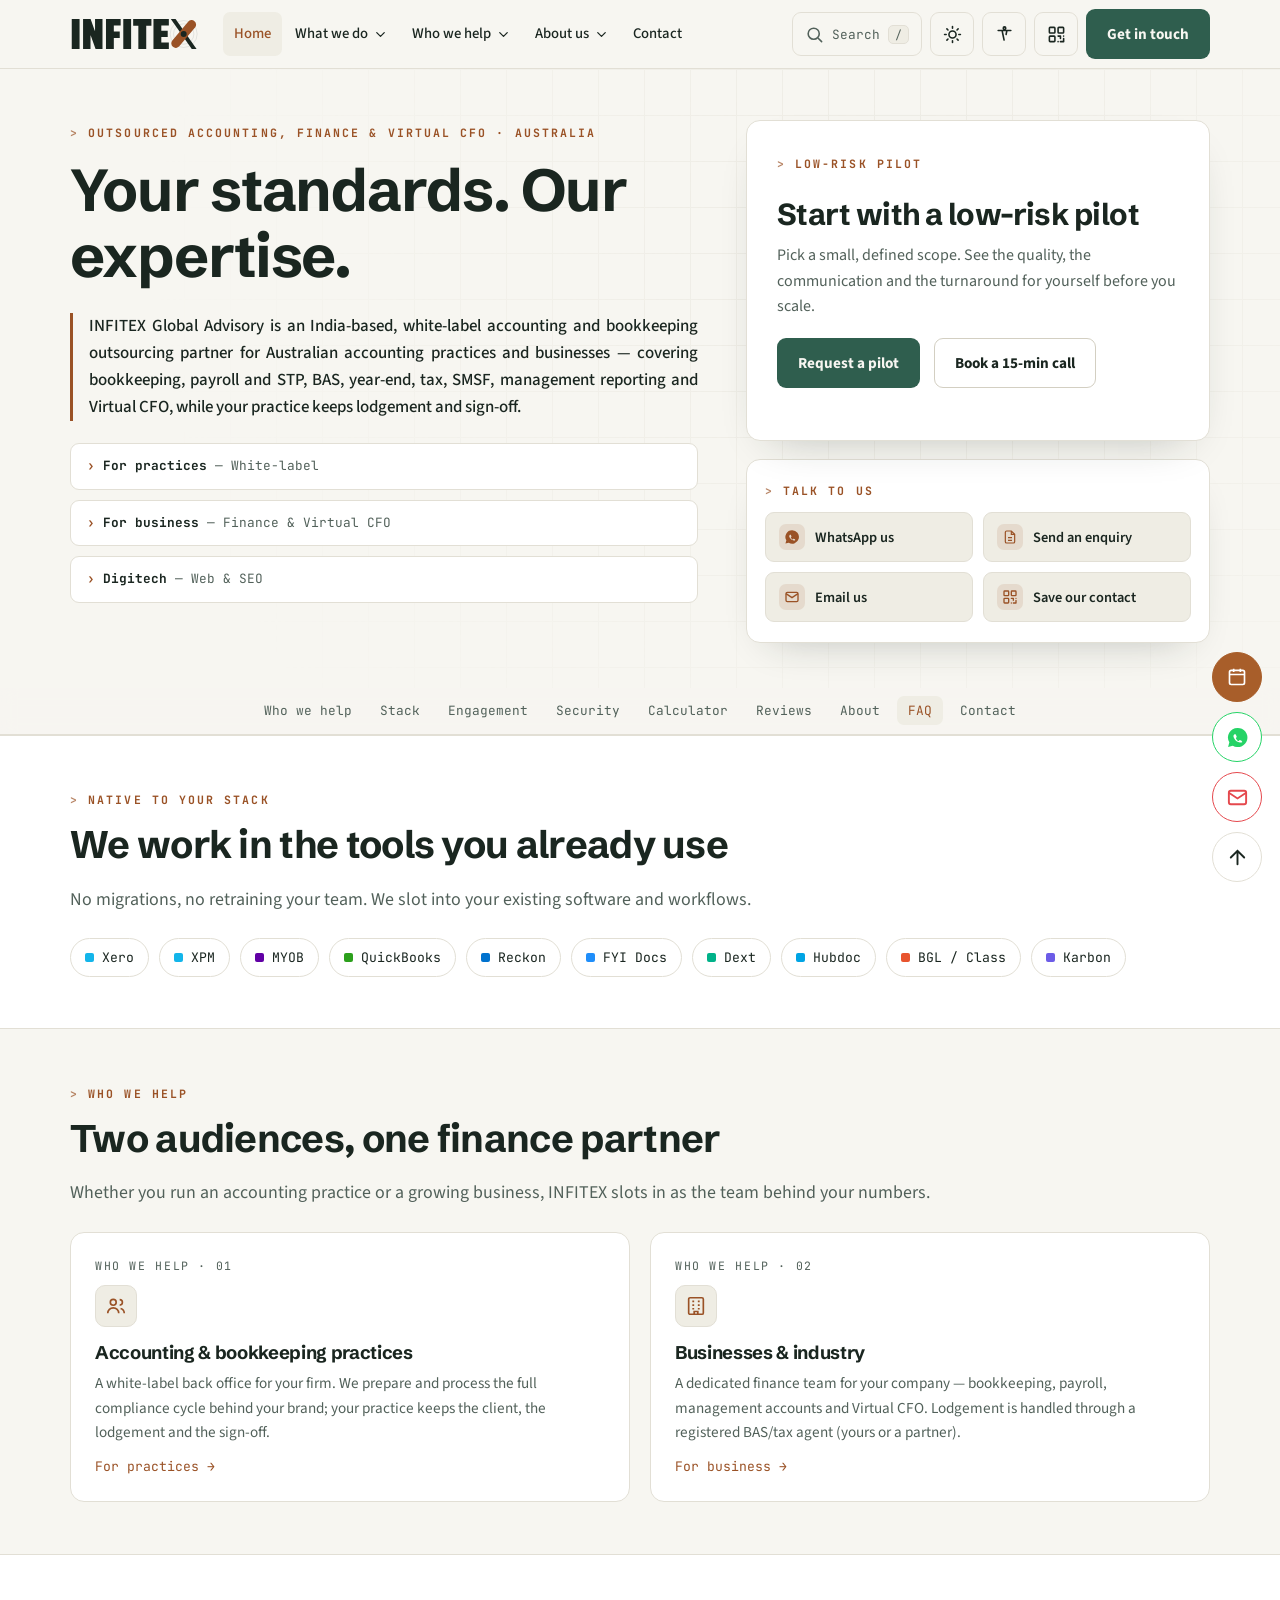
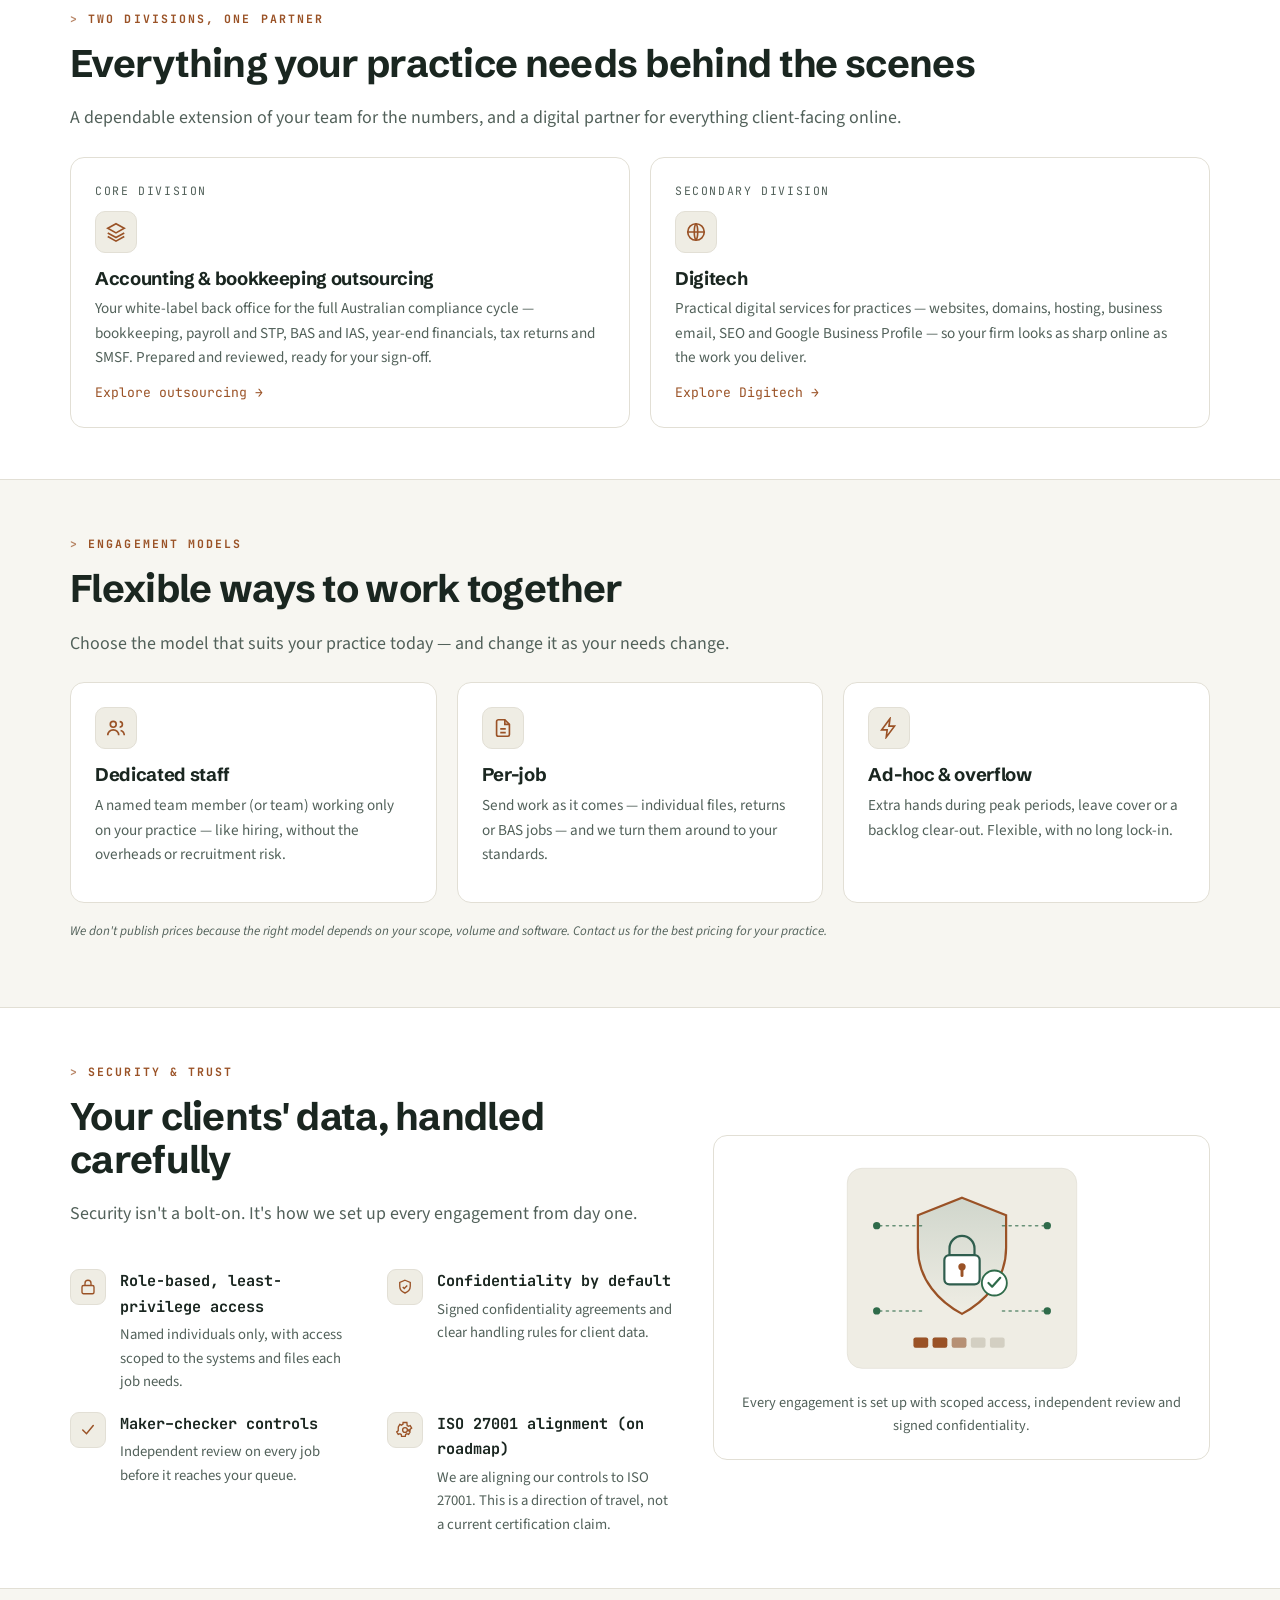
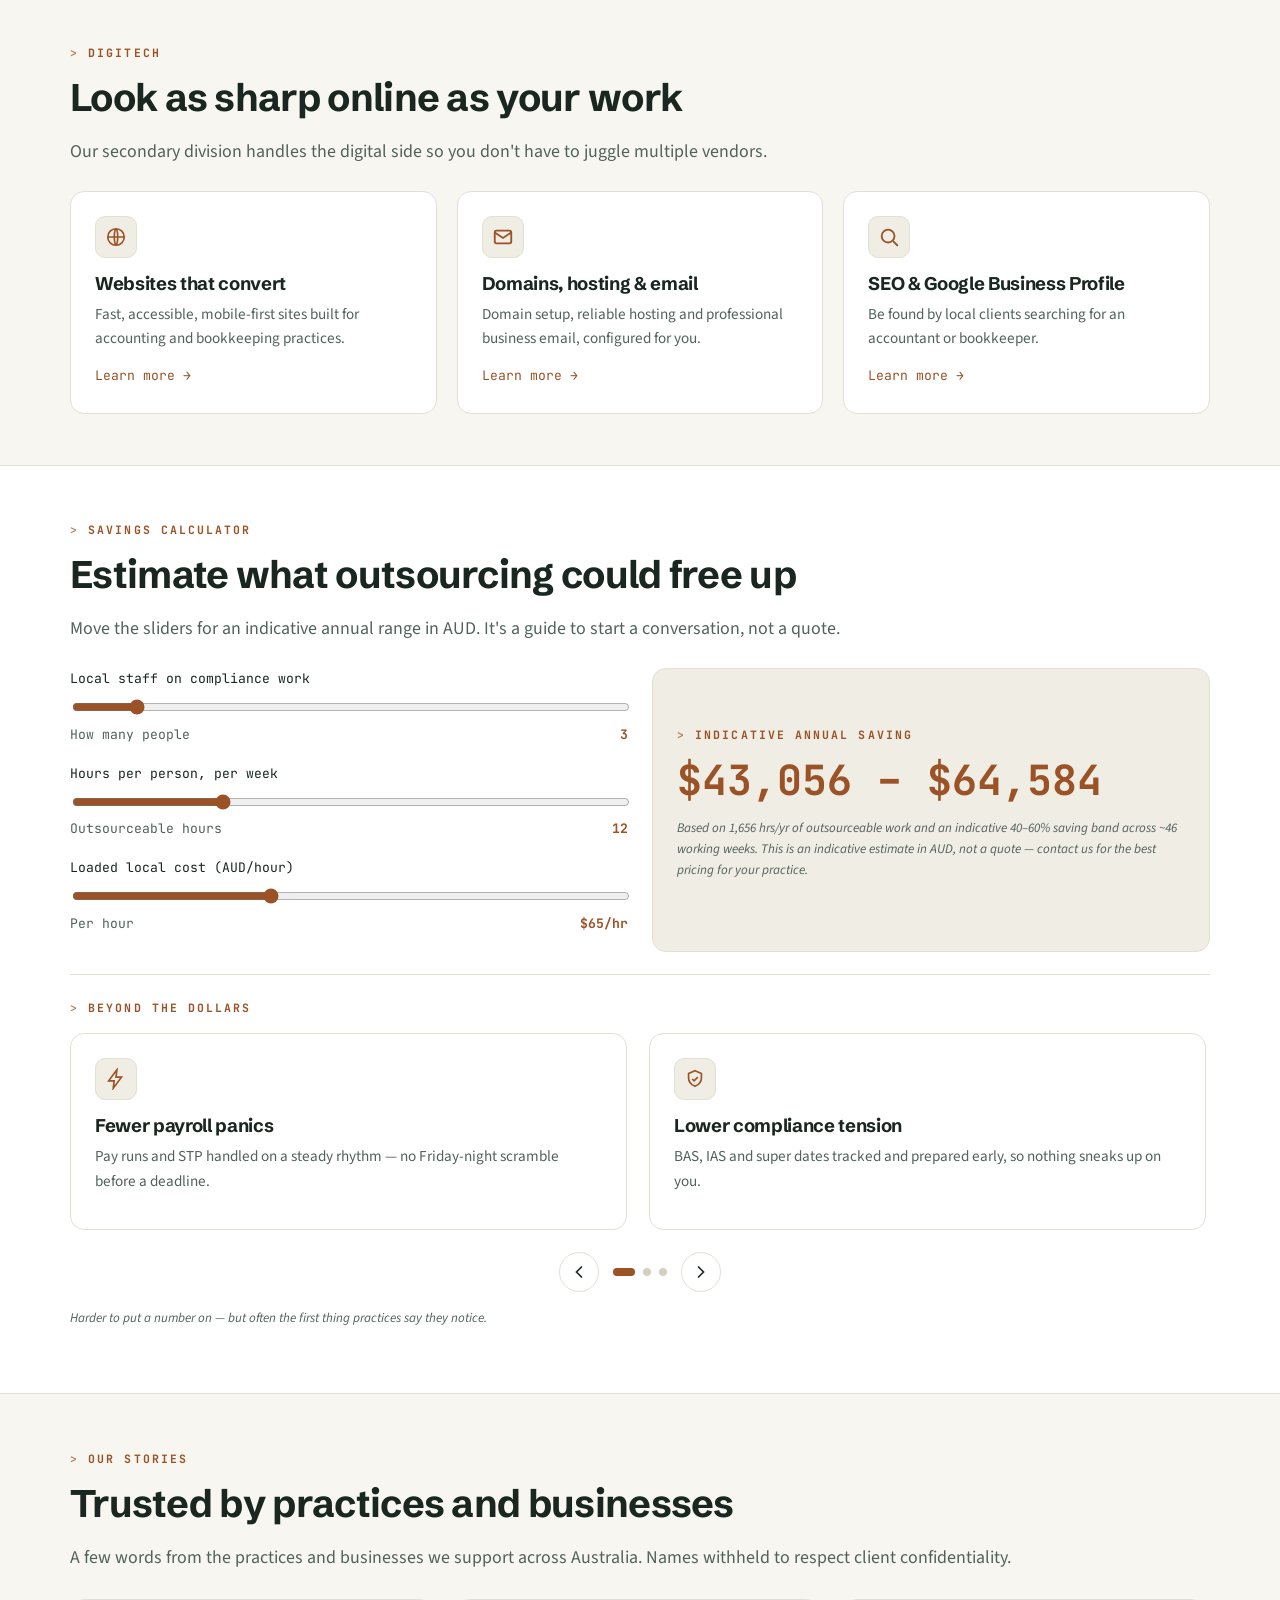
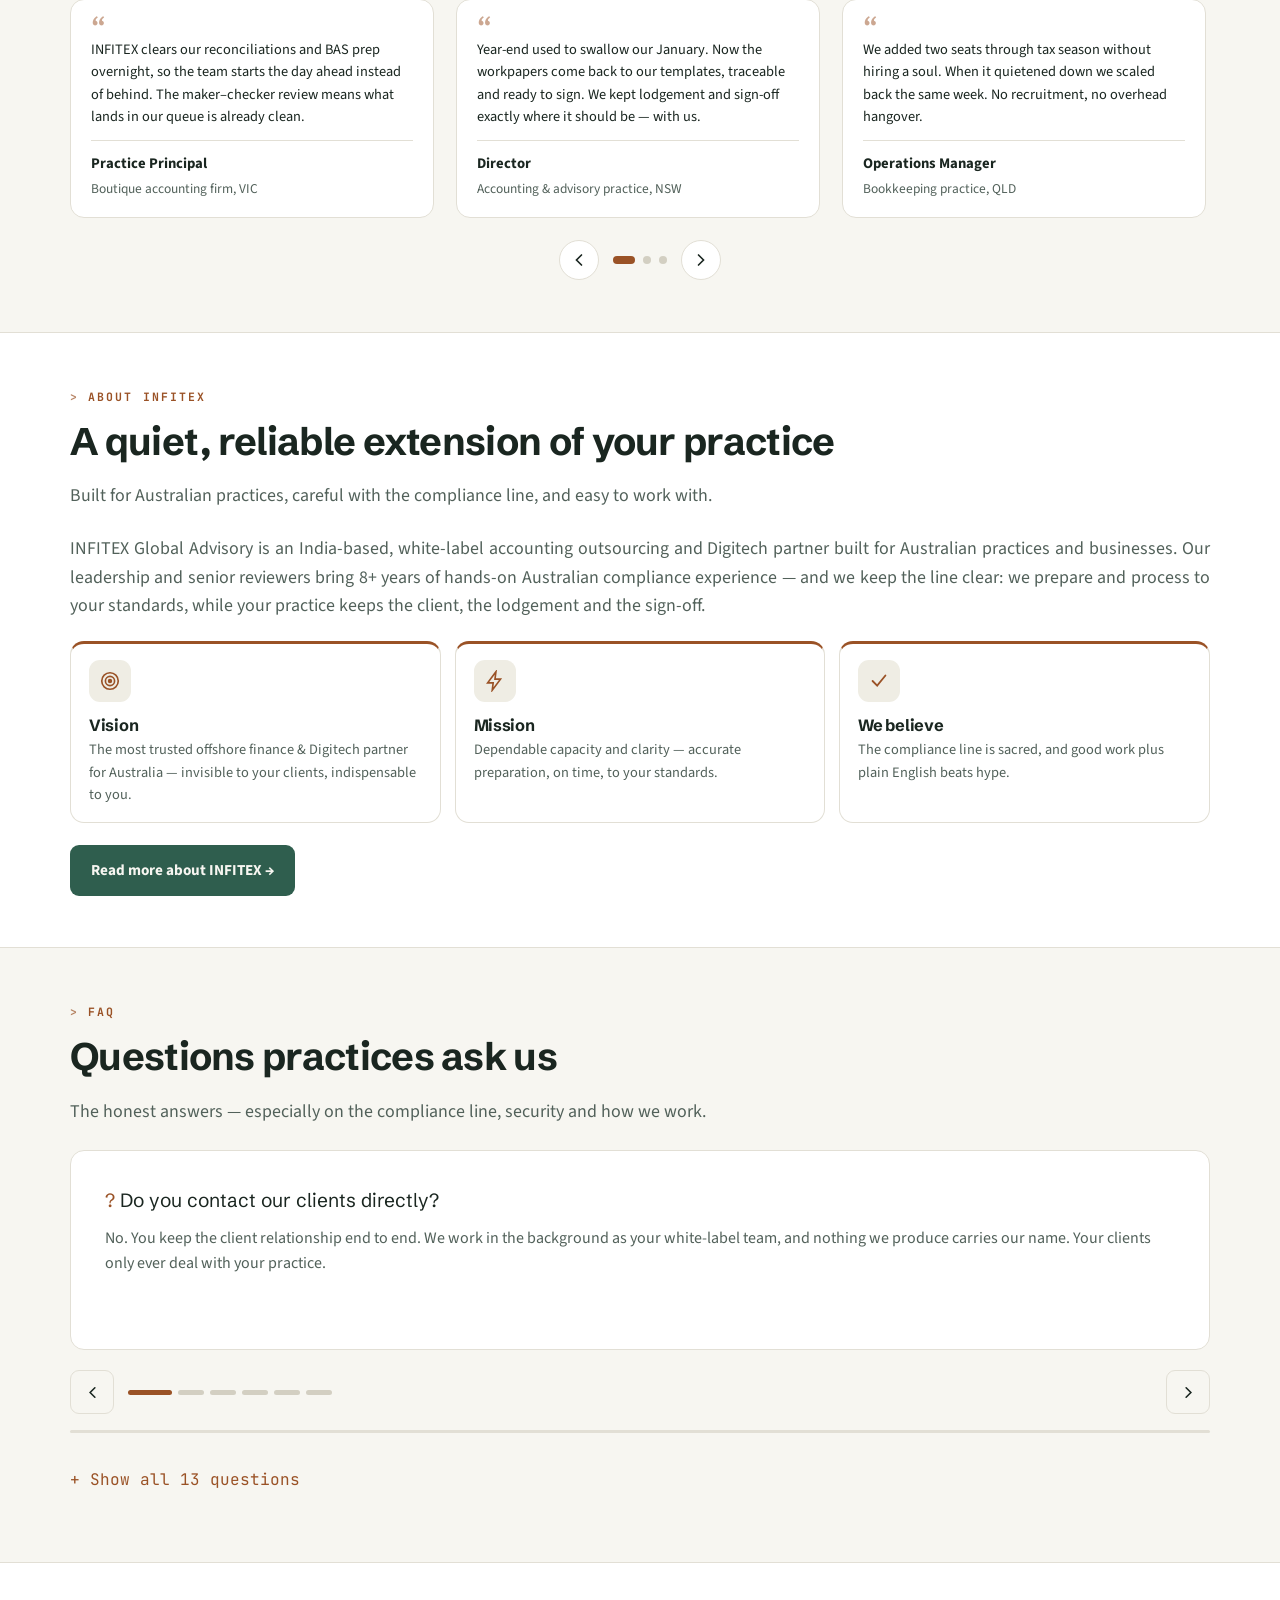
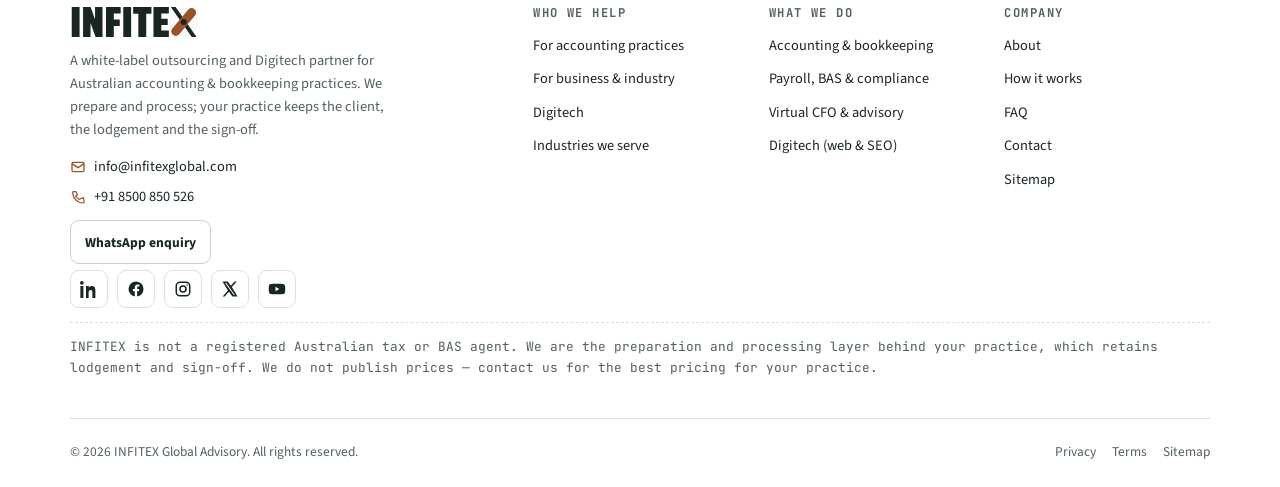
==== commit ec635857: "Add files via upload" ====
--- a/index.html
+++ b/index.html
@@ -1,4 +1,4 @@
-<!doctype html><html lang="en-AU"><head><meta charset="utf-8"><meta name="viewport" content="width=device-width,initial-scale=1,viewport-fit=cover"><title>White-label accounting outsourcing, Australia | INFITEX</title><meta name="description" content="White-label accounting, bookkeeping & Virtual CFO outsourcing for Australian practices and businesses. We prepare; you keep lodgement & sign-off."><meta name="author" content="INFITEX Global Advisory"><meta name="robots" content="index,follow,max-image-preview:large,max-snippet:-1,max-video-preview:-1"><link rel="canonical" href="https://infitexglobal.com/index.html"><!-- SEO/GEO verification scaffold — replace PLACEHOLDER tokens after deploy --><meta name="google-site-verification" content="GOOGLE_SITE_VERIFICATION"><!-- <meta name="msvalidate.01" content="BING_SITE_VERIFICATION"> --><!-- <meta name="yandex-verification" content="YANDEX_SITE_VERIFICATION"> --><!-- <meta name="p:domain_verify" content="PINTEREST_SITE_VERIFICATION"> --><meta property="og:type" content="website"><meta property="og:site_name" content="INFITEX Global Advisory"><meta property="og:title" content="White-label accounting outsourcing, Australia | INFITEX"><meta property="og:description" content="White-label accounting, bookkeeping & Virtual CFO outsourcing for Australian practices and businesses. We prepare; you keep lodgement & sign-off."><meta property="og:url" content="https://infitexglobal.com/index.html"><meta property="og:image" content="https://infitexglobal.com/og-image.png"><meta property="og:image:width" content="1200"><meta property="og:image:height" content="630"><meta property="og:image:alt" content="INFITEX Global Advisory — white-label accounting outsourcing for Australian practices"><meta property="og:locale" content="en_AU"><meta name="twitter:card" content="summary_large_image"><meta name="twitter:title" content="White-label accounting outsourcing, Australia | INFITEX"><meta name="twitter:description" content="White-label accounting, bookkeeping & Virtual CFO outsourcing for Australian practices and businesses. We prepare; you keep lodgement & sign-off."><meta name="twitter:image" content="https://infitexglobal.com/og-image.png"><meta name="twitter:image:alt" content="INFITEX Global Advisory"><meta name="theme-color" content="#F7F6F1" media="(prefers-color-scheme: light)"><meta name="theme-color" content="#14211C" media="(prefers-color-scheme: dark)"><link rel="icon" href="favicon.svg" type="image/svg+xml"><link rel="apple-touch-icon" href="favicon.svg"><link rel="sitemap" type="application/xml" title="Sitemap" href="sitemap.xml"><script>(function(){try{var d=document.documentElement;var t=localStorage.getItem('ix-theme')||'light';d.setAttribute('data-theme',t);if(localStorage.getItem('ix-contrast')==='high')d.setAttribute('data-contrast','high');if(localStorage.getItem('ix-grayscale')==='on')d.setAttribute('data-grayscale','on');var ts=localStorage.getItem('ix-textstep');var s=[-2,0,2,4,6];if(ts!==null)d.style.setProperty('--type-scale-step',(s[parseInt(ts,10)]||0)+'px');}catch(e){}})();</script><link rel="preconnect" href="https://fonts.googleapis.com"><link rel="preconnect" href="https://fonts.gstatic.com" crossorigin><link href="https://fonts.googleapis.com/css2?family=Schibsted+Grotesk:wght@500;600;700;800&family=Source+Sans+3:ital,wght@0,400;0,600;1,400&family=JetBrains+Mono:wght@400;500;700&display=swap" rel="stylesheet"><link rel="stylesheet" href="styles.css"><script type="application/ld+json">{"@context":"https://schema.org","@graph":[{"@context":"https://schema.org","@type":"WebPage","@id":"https://infitexglobal.com/index.html#webpage","url":"https://infitexglobal.com/index.html","name":"White-label accounting outsourcing, Australia | INFITEX","description":"White-label accounting, bookkeeping & Virtual CFO outsourcing for Australian practices and businesses. We prepare; you keep lodgement & sign-off.","inLanguage":"en-AU","isPartOf":{"@id":"https://infitexglobal.com/#website"},"about":{"@id":"https://infitexglobal.com/#organization"},"speakable":{"@type":"SpeakableSpecification","cssSelector":["h1",".answer-lede"]}},{"@context":"https://schema.org","@type":"ProfessionalService","@id":"https://infitexglobal.com/#organization","name":"INFITEX Global Advisory","alternateName":"INFITEX","slogan":"A finance team that works to your standards.","description":"INFITEX Global Advisory is an India-based, white-label accounting and bookkeeping outsourcing partner for Australian accounting practices and businesses, covering bookkeeping, payroll and STP, BAS and IAS, year-end financials, tax and SMSF, plus management reporting and Virtual CFO. The client practice always retains lodgement and sign-off. A Digitech division provides websites, business email and SEO.","url":"https://infitexglobal.com/","logo":"https://infitexglobal.com/logo.svg","image":"https://infitexglobal.com/og-image.png","email":"info@infitexglobal.com","telephone":"+91-8500-850-526","priceRange":"Contact for a tailored quote","currenciesAccepted":"AUD","areaServed":{"@type":"Country","name":"Australia"},"knowsLanguage":["en-AU","en"],"availableLanguage":["English"],"knowsAbout":["White-label accounting outsourcing","Bookkeeping","Bank reconciliations","Accounts payable and receivable","Payroll","Single Touch Payroll (STP)","BAS preparation","IAS preparation","Year-end financial statements","Company and trust tax returns","SMSF accounting","BGL","Class","Xero","XPM","MYOB","QuickBooks","Reckon","Karbon","Dext","Hubdoc","FYI Docs","Management reporting","Budgeting and forecasting","Cash-flow forecasting","Virtual CFO","Australian tax compliance"],"serviceType":["Accounting outsourcing","Bookkeeping outsourcing","Payroll outsourcing","BAS and IAS preparation","Virtual CFO","Management reporting","Web design and SEO (Digitech)"],"contactPoint":{"@type":"ContactPoint","contactType":"sales","email":"info@infitexglobal.com","telephone":"+91-8500-850-526","areaServed":"AU","availableLanguage":["en-AU","en"]},"address":{"@type":"PostalAddress","addressCountry":"IN"},"sameAs":["https://www.linkedin.com/company/infitexglobal","https://www.facebook.com/infitexglobal","https://www.instagram.com/infitexglobal","https://x.com/infitexglobal","https://www.youtube.com/@infitexglobal"]},{"@context": "https://schema.org", "@type": "WebSite", "@id": "https://infitexglobal.com/#website", "name": "INFITEX Global Advisory", "url": "https://infitexglobal.com/", "publisher": {"@id": "https://infitexglobal.com/#organization"}, "inLanguage": "en-AU", "potentialAction": {"@type": "SearchAction", "target": {"@type": "EntryPoint", "urlTemplate": "https://infitexglobal.com/index.html?q={search_term_string}"}, "query-input": "required name=search_term_string"}},{"@context": "https://schema.org", "@type": "Service", "serviceType": "White-label accounting & bookkeeping outsourcing", "provider": {"@id": "https://infitexglobal.com/#organization"}, "areaServed": {"@type": "Country", "name": "Australia"}, "description": "White-label preparation and processing across the Australian compliance cycle — bookkeeping, payroll and STP, BAS and IAS, year-end, tax, SMSF — plus management reporting and Virtual CFO. The client practice retains lodgement and sign-off.", "hasOfferCatalog": {"@type": "OfferCatalog", "name": "INFITEX services", "itemListElement": [{"@type": "Offer", "itemOffered": {"@type": "Service", "name": "Accounting & bookkeeping outsourcing"}}, {"@type": "Offer", "itemOffered": {"@type": "Service", "name": "Payroll, BAS & compliance preparation"}}, {"@type": "Offer", "itemOffered": {"@type": "Service", "name": "Virtual CFO & management reporting"}}, {"@type": "Offer", "itemOffered": {"@type": "Service", "name": "Digitech — websites, email & SEO"}}]}},{"@context": "https://schema.org", "@type": "FAQPage", "mainEntity": [{"@type": "Question", "name": "Do you contact our clients directly?", "acceptedAnswer": {"@type": "Answer", "text": "No. You keep the client relationship end to end. We work in the background as your white-label team, and nothing we produce carries our name. Your clients only ever deal with your practice."}}, {"@type": "Question", "name": "Are you a registered Australian tax or BAS agent?", "acceptedAnswer": {"@type": "Answer", "text": "No, and we never present ourselves as one. INFITEX is the preparation and processing layer behind your practice. Your registered agents retain all lodgement and sign-off responsibilities under the Tax Agent Services Act."}}, {"@type": "Question", "name": "Who lodges and signs off the work?", "acceptedAnswer": {"@type": "Answer", "text": "Your practice does. We prepare and process to your standards and hand the work back for your review, sign-off and lodgement. Final professional judgement always stays with you."}}, {"@type": "Question", "name": "What tasks can you take on?", "acceptedAnswer": {"@type": "Answer", "text": "Bookkeeping and reconciliations, accounts payable and receivable, payroll and STP, BAS and IAS preparation, year-end financials, company and trust tax returns, SMSF accounts and clean workpapers behind every job."}}, {"@type": "Question", "name": "Which software do you work in?", "acceptedAnswer": {"@type": "Answer", "text": "The tools you already use — Xero, XPM, MYOB, QuickBooks, Reckon, FYI Docs, Dext, Hubdoc, BGL and Class, and Karbon. We adapt to your stack and workflows rather than asking you to change."}}, {"@type": "Question", "name": "How do you keep our data secure?", "acceptedAnswer": {"@type": "Answer", "text": "Role-based access, named individuals on your jobs, confidentiality agreements and least-privilege access to your systems. We are aligning our controls to ISO 27001 — certification is on our roadmap, not a current claim."}}, {"@type": "Question", "name": "Do you use a maker–checker review?", "acceptedAnswer": {"@type": "Answer", "text": "Yes. Work is prepared by one team member and independently reviewed by another before it reaches you, so what lands in your queue is already checked and traceable."}}, {"@type": "Question", "name": "What turnaround can we expect?", "acceptedAnswer": {"@type": "Answer", "text": "Turnaround depends on scope and volume, and we agree it with you up front. The India–Australia time difference often means work moves overnight, so jobs can be ready for your morning."}}, {"@type": "Question", "name": "Can we start with a trial?", "acceptedAnswer": {"@type": "Answer", "text": "Yes. We recommend a low-risk pilot on a defined scope — a handful of files or one work type — so you can judge quality and fit before scaling up."}}, {"@type": "Question", "name": "Are we locked into a contract?", "acceptedAnswer": {"@type": "Answer", "text": "No long lock-in. We earn the relationship through quality and reliability. Engagement models are flexible and can scale up or down as your practice needs change."}}, {"@type": "Question", "name": "How does the time-zone difference help us?", "acceptedAnswer": {"@type": "Answer", "text": "Work prepared during Australian evening hours can be ready for your team the next morning, which helps smooth peak-period workloads without adding local headcount."}}, {"@type": "Question", "name": "Why don't you publish pricing?", "acceptedAnswer": {"@type": "Answer", "text": "Because the right price depends on your scope, volume and software. We tailor it to your practice rather than forcing you into a fixed tier — contact us for the best pricing for your practice."}}, {"@type": "Question", "name": "Do you also build websites and do SEO?", "acceptedAnswer": {"@type": "Answer", "text": "Yes — through our Digitech division. Websites, domains, hosting, business email, SEO and Google Business Profile, built for accounting and bookkeeping practices."}}]},{"@context":"https://schema.org","@type":"BreadcrumbList","itemListElement":[{"@type":"ListItem","position":1,"name":"Home","item":"https://infitexglobal.com/index.html"}]}]}</script></head><body><a class="skip-link" href="#main">Skip to content</a><header class="site-header"><div class="shell header-inner"><a class="brand" href="index.html" aria-label="INFITEX Global Advisory — home"><svg class="brand-logo" viewBox="0 0 309.3 72.0" role="img" aria-label="INFITEX" focusable="false"><g class="brand-word" transform="translate(0 72.00) scale(0.10465 -0.10465)"><g transform="translate(0.0 0)"><path d="M40 0V688H220V0Z"/></g><g transform="translate(260.0 0)"><path d="M327 0 216 310H211V0H40V688H213L309 421H315V688H486V0Z"/></g><g transform="translate(786.0 0)"><path d="M40 0V688H377V540H220V402H356V254H220V0Z"/></g><g transform="translate(1183.0 0)"><path d="M40 0V688H220V0Z"/></g><g transform="translate(1443.0 0)"><path d="M126 0V535H7V688H426V535H307V0Z"/></g><g transform="translate(1876.0 0)"><path d="M40 0V688H393V540H220V421H367V274H220V148H393V0Z"/></g></g><g class="brand-x"><g class="bx-ring" fill="none"><circle cx="273.11" cy="36.00" r="24.48"/><circle cx="273.11" cy="36.00" r="32.40"/></g><path class="bx-ink" d="M 242.15 0.00 L 253.67 0.00 L 304.07 72.00 L 292.55 72.00 Z"/><rect class="bx-acc" x="262.31" y="-4.32" width="21.60" height="80.64" rx="10.80" transform="rotate(40 273.11 36.00)"/><circle class="bx-dot" cx="273.11" cy="36.00" r="7.20"/></g></svg></a><nav class="nav" aria-label="Primary"><a class="nav-link" href="index.html" aria-current="page">Home</a><div class="nav-item has-mega"><button type="button" class="nav-link nav-trigger" aria-expanded="false" aria-haspopup="true" aria-controls="mega-what-we-do">What we do<svg class="caret" viewBox="0 0 24 24" aria-hidden="true" focusable="false"><path d="M6 9l6 6 6-6" fill="none" stroke="currentColor" stroke-width="2" stroke-linecap="round" stroke-linejoin="round"/></svg></button><div class="mega-panel" id="mega-what-we-do" role="region" aria-label="What we do"><div class="mega-grid"><div class="mega-col"><p class="mega-h">Accounting & bookkeeping</p><ul><li><a href="outsourcing.html#scope"><span class="mega-t">Bookkeeping & reconciliations</span><span class="mega-d">Books kept accurate, coded and reconciled.</span></a></li><li><a href="outsourcing.html#scope"><span class="mega-t">Accounts payable & receivable</span><span class="mega-d">Bills, invoices and debtor follow-up.</span></a></li><li><a href="outsourcing.html#scope"><span class="mega-t">Year-end financials</span><span class="mega-d">Financial statements to your standards.</span></a></li><li><a href="outsourcing.html#scope"><span class="mega-t">Workpapers</span><span class="mega-d">Clean, traceable workpapers behind every job.</span></a></li></ul></div><div class="mega-col"><p class="mega-h">Payroll, BAS & compliance</p><ul><li><a href="outsourcing.html#scope"><span class="mega-t">Payroll & STP</span><span class="mega-d">Pay runs and Single Touch Payroll, ready to lodge.</span></a></li><li><a href="outsourcing.html#scope"><span class="mega-t">BAS / IAS preparation</span><span class="mega-d">Activity statements drafted for your sign-off.</span></a></li><li><a href="outsourcing.html#scope"><span class="mega-t">Company & trust tax returns</span><span class="mega-d">Returns prepared; your agent signs and lodges.</span></a></li><li><a href="outsourcing.html#scope"><span class="mega-t">SMSF accounts (BGL/Class)</span><span class="mega-d">Self-managed super fund accounts & workpapers.</span></a></li></ul></div><div class="mega-col"><p class="mega-h">Advisory & Virtual CFO</p><ul><li><a href="industry.html#vcfo"><span class="mega-t">Virtual CFO</span><span class="mega-d">Senior finance leadership, fractionally.</span></a></li><li><a href="industry.html#what"><span class="mega-t">Management accounts & reporting</span><span class="mega-d">Monthly, decision-ready reporting.</span></a></li><li><a href="industry.html#what"><span class="mega-t">Budgeting & forecasting</span><span class="mega-d">Budgets, rolling forecasts and scenarios.</span></a></li><li><a href="industry.html#vcfo"><span class="mega-t">Cash-flow management</span><span class="mega-d">13-week cash-flow and working-capital visibility.</span></a></li></ul></div><div class="mega-col"><p class="mega-h">Digitech</p><ul><li><a href="digitech.html#services"><span class="mega-t">Web design & build</span><span class="mega-d">Fast, accessible, mobile-first websites.</span></a></li><li><a href="digitech.html#services"><span class="mega-t">Domains, hosting & email</span><span class="mega-d">Set up and managed for you.</span></a></li><li><a href="digitech.html#services"><span class="mega-t">SEO & Google Business Profile</span><span class="mega-d">Be found by local clients.</span></a></li><li><a href="digitech.html#services"><span class="mega-t">Care & maintenance</span><span class="mega-d">Updates, backups and ongoing changes.</span></a></li></ul></div></div></div></div><div class="nav-item has-mega"><button type="button" class="nav-link nav-trigger" aria-expanded="false" aria-haspopup="true" aria-controls="mega-who-we-help">Who we help<svg class="caret" viewBox="0 0 24 24" aria-hidden="true" focusable="false"><path d="M6 9l6 6 6-6" fill="none" stroke="currentColor" stroke-width="2" stroke-linecap="round" stroke-linejoin="round"/></svg></button><div class="mega-panel" id="mega-who-we-help" role="region" aria-label="Who we help"><div class="mega-grid"><div class="mega-col"><p class="mega-h">By audience</p><ul><li><a href="outsourcing.html"><span class="mega-t">For accounting practices</span><span class="mega-d">White-label back office for your firm.</span></a></li><li><a href="industry.html"><span class="mega-t">For business & industry</span><span class="mega-d">A dedicated outsourced finance team.</span></a></li><li><a href="digitech.html"><span class="mega-t">Digitech</span><span class="mega-d">Web, email & SEO for client-facing growth.</span></a></li></ul></div><div class="mega-col"><p class="mega-h">Industries we serve</p><ul><li><a href="industry.html#industries"><span class="mega-t">Construction & trades</span><span class="mega-d">Job costing, payroll and BAS.</span></a></li><li><a href="industry.html#industries"><span class="mega-t">Retail & e-commerce</span><span class="mega-d">High-volume reconciliations and reporting.</span></a></li><li><a href="industry.html#industries"><span class="mega-t">Professional services</span><span class="mega-d">Clean books and management accounts.</span></a></li><li><a href="industry.html#industries"><span class="mega-t">Healthcare & allied health</span><span class="mega-d">Compliant bookkeeping and payroll.</span></a></li></ul></div></div></div></div><div class="nav-item has-mega"><button type="button" class="nav-link nav-trigger" aria-expanded="false" aria-haspopup="true" aria-controls="mega-about-us">About us<svg class="caret" viewBox="0 0 24 24" aria-hidden="true" focusable="false"><path d="M6 9l6 6 6-6" fill="none" stroke="currentColor" stroke-width="2" stroke-linecap="round" stroke-linejoin="round"/></svg></button><div class="mega-panel" id="mega-about-us" role="region" aria-label="About us"><div class="mega-grid"><div class="mega-col"><p class="mega-h">Company</p><ul><li><a href="about.html"><span class="mega-t">About INFITEX</span><span class="mega-d">A dependable extension of your team, native to your stack.</span></a></li><li><a href="about.html#vmb"><span class="mega-t">Vision, mission & values</span><span class="mega-d">What we stand for and how we work.</span></a></li></ul></div><div class="mega-col"><p class="mega-h">Proof & answers</p><ul><li><a href="index.html#testimonials"><span class="mega-t">Our stories</span><span class="mega-d">What practices and businesses say about us.</span></a></li><li><a href="index.html#faq"><span class="mega-t">FAQ</span><span class="mega-d">Honest answers on the compliance line, security and how we work.</span></a></li></ul></div></div></div></div><a class="nav-link" href="contact.html">Contact</a></nav><div class="header-tools"><button class="icon-btn search-btn" data-open-search aria-label="Search the site"><svg viewBox="0 0 24 24" fill="none" stroke="currentColor" stroke-width="2" stroke-linecap="round"><circle cx="11" cy="11" r="7"/><path d="M21 21l-4-4"/></svg><span>Search</span><kbd>/</kbd></button><button class="icon-btn" data-theme-toggle aria-label="Toggle light or dark theme" aria-pressed="false"><svg viewBox="0 0 24 24" fill="none" stroke="currentColor" stroke-width="2" stroke-linecap="round"><circle cx="12" cy="12" r="4.5"/><path d="M12 2v2M12 20v2M2 12h2M20 12h2M4.9 4.9l1.4 1.4M17.7 17.7l1.4 1.4M19.1 4.9l-1.4 1.4M6.3 17.7l-1.4 1.4"/></svg></button><button class="icon-btn" data-open-a11y aria-label="Open accessibility settings"><svg viewBox="0 0 24 24" fill="none" stroke="currentColor" stroke-width="2" stroke-linecap="round"><circle cx="12" cy="4" r="1.6"/><path d="M4 7h16M9 7l1 5 1.5 7M15 7l-1 5"/></svg></button><button class="icon-btn qr-header-btn" data-open-qr aria-label="Show QR code to save our contact" title="Save our contact (QR)"><svg viewBox="0 0 24 24" fill="none" stroke="currentColor" stroke-width="2" stroke-linecap="round" stroke-linejoin="round"><rect x="3" y="3" width="7" height="7" rx="1"/><rect x="14" y="3" width="7" height="7" rx="1"/><rect x="3" y="14" width="7" height="7" rx="1"/><path d="M14 14h3v3M21 14v.01M14 21h.01M17 21h4v-4M21 17v.01"/></svg></button><a class="btn btn-primary header-cta" href="contact.html">Get in touch</a><button class="icon-btn hamburger" data-open-nav aria-label="Open menu" aria-expanded="false"><svg viewBox="0 0 24 24" fill="none" stroke="currentColor" stroke-width="2" stroke-linecap="round"><path d="M3 6h18M3 12h18M3 18h18"/></svg></button></div></div></header><div class="mobile-nav" id="mobileNav" aria-hidden="true"><div class="mobile-nav-top"><a class="brand" href="index.html" aria-label="INFITEX home"><svg class="brand-logo" viewBox="0 0 309.3 72.0" role="img" aria-label="INFITEX" focusable="false"><g class="brand-word" transform="translate(0 72.00) scale(0.10465 -0.10465)"><g transform="translate(0.0 0)"><path d="M40 0V688H220V0Z"/></g><g transform="translate(260.0 0)"><path d="M327 0 216 310H211V0H40V688H213L309 421H315V688H486V0Z"/></g><g transform="translate(786.0 0)"><path d="M40 0V688H377V540H220V402H356V254H220V0Z"/></g><g transform="translate(1183.0 0)"><path d="M40 0V688H220V0Z"/></g><g transform="translate(1443.0 0)"><path d="M126 0V535H7V688H426V535H307V0Z"/></g><g transform="translate(1876.0 0)"><path d="M40 0V688H393V540H220V421H367V274H220V148H393V0Z"/></g></g><g class="brand-x"><g class="bx-ring" fill="none"><circle cx="273.11" cy="36.00" r="24.48"/><circle cx="273.11" cy="36.00" r="32.40"/></g><path class="bx-ink" d="M 242.15 0.00 L 253.67 0.00 L 304.07 72.00 L 292.55 72.00 Z"/><rect class="bx-acc" x="262.31" y="-4.32" width="21.60" height="80.64" rx="10.80" transform="rotate(40 273.11 36.00)"/><circle class="bx-dot" cx="273.11" cy="36.00" r="7.20"/></g></svg></a><button class="icon-btn" data-close-nav aria-label="Close menu"><svg viewBox="0 0 24 24" fill="none" stroke="currentColor" stroke-width="2" stroke-linecap="round"><path d="M6 6l12 12M18 6L6 18"/></svg></button></div><nav aria-label="Mobile"><a class="m-link" href="index.html">Home</a><div class="m-acc"><button type="button" class="m-acc-btn" aria-expanded="false" aria-controls="macc-what-we-do">What we do<svg class="caret" viewBox="0 0 24 24" aria-hidden="true" focusable="false"><path d="M6 9l6 6 6-6" fill="none" stroke="currentColor" stroke-width="2" stroke-linecap="round" stroke-linejoin="round"/></svg></button><div class="m-acc-panel" id="macc-what-we-do"><p class="m-group">Accounting & bookkeeping</p><a class="m-sublink" href="outsourcing.html#scope">Bookkeeping & reconciliations</a><a class="m-sublink" href="outsourcing.html#scope">Accounts payable & receivable</a><a class="m-sublink" href="outsourcing.html#scope">Year-end financials</a><a class="m-sublink" href="outsourcing.html#scope">Workpapers</a><p class="m-group">Payroll, BAS & compliance</p><a class="m-sublink" href="outsourcing.html#scope">Payroll & STP</a><a class="m-sublink" href="outsourcing.html#scope">BAS / IAS preparation</a><a class="m-sublink" href="outsourcing.html#scope">Company & trust tax returns</a><a class="m-sublink" href="outsourcing.html#scope">SMSF accounts (BGL/Class)</a><p class="m-group">Advisory & Virtual CFO</p><a class="m-sublink" href="industry.html#vcfo">Virtual CFO</a><a class="m-sublink" href="industry.html#what">Management accounts & reporting</a><a class="m-sublink" href="industry.html#what">Budgeting & forecasting</a><a class="m-sublink" href="industry.html#vcfo">Cash-flow management</a><p class="m-group">Digitech</p><a class="m-sublink" href="digitech.html#services">Web design & build</a><a class="m-sublink" href="digitech.html#services">Domains, hosting & email</a><a class="m-sublink" href="digitech.html#services">SEO & Google Business Profile</a><a class="m-sublink" href="digitech.html#services">Care & maintenance</a></div></div><div class="m-acc"><button type="button" class="m-acc-btn" aria-expanded="false" aria-controls="macc-who-we-help">Who we help<svg class="caret" viewBox="0 0 24 24" aria-hidden="true" focusable="false"><path d="M6 9l6 6 6-6" fill="none" stroke="currentColor" stroke-width="2" stroke-linecap="round" stroke-linejoin="round"/></svg></button><div class="m-acc-panel" id="macc-who-we-help"><p class="m-group">By audience</p><a class="m-sublink" href="outsourcing.html">For accounting practices</a><a class="m-sublink" href="industry.html">For business & industry</a><a class="m-sublink" href="digitech.html">Digitech</a><p class="m-group">Industries we serve</p><a class="m-sublink" href="industry.html#industries">Construction & trades</a><a class="m-sublink" href="industry.html#industries">Retail & e-commerce</a><a class="m-sublink" href="industry.html#industries">Professional services</a><a class="m-sublink" href="industry.html#industries">Healthcare & allied health</a></div></div><div class="m-acc"><button type="button" class="m-acc-btn" aria-expanded="false" aria-controls="macc-about-us">About us<svg class="caret" viewBox="0 0 24 24" aria-hidden="true" focusable="false"><path d="M6 9l6 6 6-6" fill="none" stroke="currentColor" stroke-width="2" stroke-linecap="round" stroke-linejoin="round"/></svg></button><div class="m-acc-panel" id="macc-about-us"><p class="m-group">Company</p><a class="m-sublink" href="about.html">About INFITEX</a><a class="m-sublink" href="about.html#vmb">Vision, mission & values</a><p class="m-group">Proof & answers</p><a class="m-sublink" href="index.html#testimonials">Our stories</a><a class="m-sublink" href="index.html#faq">FAQ</a></div></div><a class="m-link" href="contact.html">Contact</a></nav><div style="margin-top:24px;display:flex;gap:10px;flex-wrap:wrap"><button class="btn btn-ghost" data-open-wa>WhatsApp us</button><a class="btn btn-primary" href="contact.html">Get in touch</a></div></div><main id="main"><section class="hero hero-grid" id="top"><div class="shell"><div class="hero-inner"><div><span class="eyebrow">Outsourced accounting, finance &amp; Virtual CFO · Australia</span><h1><span class="accent">Your</span> standards. Our expertise.</h1><p class="answer-lede">INFITEX Global Advisory is an India-based, white-label accounting and bookkeeping outsourcing partner for Australian accounting practices and businesses — covering bookkeeping, payroll and STP, BAS, year-end, tax, SMSF, management reporting and Virtual CFO, while your practice keeps lodgement and sign-off.</p><div class="hero-cta"><a class="btn btn-primary" href="contact.html">Request a pilot</a><a class="btn btn-ghost" data-booking href="contact.html">Book a 15-min call</a></div><ul class="hero-paths hero-paths--list"><li><a class="path-chip" href="outsourcing.html"><b>For practices</b> <span>— White-label</span></a></li><li><a class="path-chip" href="industry.html"><b>For business</b> <span>— Finance &amp; Virtual CFO</span></a></li><li><a class="path-chip" href="digitech.html"><b>Digitech</b> <span>— Web &amp; SEO</span></a></li></ul></div><div class="hero-aside"><aside class="hero-pilot" aria-labelledby="hero-pilot-title"><span class="eyebrow">Low-risk pilot</span><h2 id="hero-pilot-title">Start with a low-risk pilot</h2><p>Pick a small, defined scope. See the quality, the communication and the turnaround for yourself before you scale.</p><div class="hero-cta"><a class="btn btn-primary" href="contact.html">Request a pilot</a><a class="btn btn-ghost" data-booking href="contact.html">Book a call</a></div></aside><div class="hero-contact" aria-label="Quick contact options"><span class="eyebrow">Talk to us</span><div class="hero-contact-actions"><button type="button" class="hc-btn" data-open-wa><span class="hc-ic"><svg viewBox="0 0 24 24" fill="currentColor"><path d="M12 2a9.9 9.9 0 0 0-8.5 15l-1.3 4.8 4.9-1.3A10 10 0 1 0 12 2Zm5.6 14.1c-.2.6-1.2 1.2-1.7 1.2s-1 .2-3.3-.7-3.7-3.2-3.8-3.4-1-1.3-1-2.4.6-1.7.8-1.9.4-.3.6-.3h.5c.2 0 .4 0 .6.5l.8 1.9c.1.2.1.4 0 .5l-.3.5-.4.4c-.1.1-.3.3-.1.5l.9 1.4c.6.9 1.4 1.2 1.6 1.3s.4.1.5 0l.7-.8c.2-.2.3-.2.5-.1l1.7.8c.2.1.4.2.4.3.1.2.1.7-.1 1.3Z"/></svg></span><span>WhatsApp us</span></button><a class="hc-btn" href="contact.html"><span class="hc-ic"><svg viewBox="0 0 24 24" fill="none" stroke="currentColor" stroke-width="1.8"><path d="M14 3H7a2 2 0 0 0-2 2v14a2 2 0 0 0 2 2h10a2 2 0 0 0 2-2V8l-5-5Z"/><path d="M14 3v5h5M9 13h6M9 17h6"/></svg></span><span>Send an enquiry</span></a><button type="button" class="hc-btn" data-open-mail><span class="hc-ic"><svg viewBox="0 0 24 24" fill="none" stroke="currentColor" stroke-width="2"><rect x="3" y="5" width="18" height="14" rx="2"/><path d="M3 7l9 6 9-6"/></svg></span><span>Email us</span></button><button type="button" class="hc-btn" data-open-qr><span class="hc-ic"><svg viewBox="0 0 24 24" fill="none" stroke="currentColor" stroke-width="2" stroke-linecap="round" stroke-linejoin="round"><rect x="3" y="3" width="7" height="7" rx="1"/><rect x="14" y="3" width="7" height="7" rx="1"/><rect x="3" y="14" width="7" height="7" rx="1"/><path d="M14 14h3v3M21 14v.01M14 21h.01M17 21h4v-4M21 17v.01"/></svg></span><span>Save our contact</span></button></div></div></div></div></div></section><nav class="section-nav" aria-label="On this page"><div class="shell"><ul><li><a href="#who">Who we help</a></li><li><a href="#stack">Stack</a></li><li><a href="#engagement">Engagement</a></li><li><a href="#security">Security</a></li><li><a href="#calculator">Calculator</a></li><li><a href="#testimonials">Reviews</a></li><li><a href="#about">About</a></li><li><a href="#faq">FAQ</a></li><li><a href="contact.html">Contact</a></li></ul></div></nav><section class="section alt" id="stack" aria-labelledby="stack-title"><div class="shell"><div class="section-head"><span class="eyebrow">Native to your stack</span><h2 class="section-title" id="stack-title">We work in the tools you already use</h2><p class="lead" data-tw>No migrations, no retraining your team. We slot into your existing software and workflows.</p></div><div class="stack-strip"><span class="stack-chip"><span class="dot" style="background:#13B5EA"></span>Xero</span><span class="stack-chip"><span class="dot" style="background:#13B5EA"></span>XPM</span><span class="stack-chip"><span class="dot" style="background:#6100A5"></span>MYOB</span><span class="stack-chip"><span class="dot" style="background:#2CA01C"></span>QuickBooks</span><span class="stack-chip"><span class="dot" style="background:#0072CE"></span>Reckon</span><span class="stack-chip"><span class="dot" style="background:#1F8EFA"></span>FYI Docs</span><span class="stack-chip"><span class="dot" style="background:#00B289"></span>Dext</span><span class="stack-chip"><span class="dot" style="background:#00A4E4"></span>Hubdoc</span><span class="stack-chip"><span class="dot" style="background:#E8542E"></span>BGL / Class</span><span class="stack-chip"><span class="dot" style="background:#6C5CE7"></span>Karbon</span></div></div></section><section class="section" id="who" aria-labelledby="who-title"><div class="shell"><div class="section-head"><span class="eyebrow">Who we help</span><h2 class="section-title" id="who-title">Two audiences, one finance partner</h2><p class="lead" data-tw>Whether you run an accounting practice or a growing business, INFITEX slots in as the team behind your numbers.</p></div><div class="grid grid-2"><article class="division card"><span class="tag">Who we help · 01</span><div class="ico"><svg viewBox="0 0 24 24" fill="none" stroke="currentColor" stroke-width="1.8"><circle cx="9" cy="8" r="3.2"/><path d="M3 20a6 6 0 0 1 12 0M16 5a3 3 0 0 1 0 6M21 20a5.5 5.5 0 0 0-4-5.3"/></svg></div><h3>Accounting &amp; bookkeeping practices</h3><p>A white-label back office for your firm. We prepare and process the full compliance cycle behind your brand; your practice keeps the client, the lodgement and the sign-off.</p><a class="more" href="outsourcing.html">For practices →</a></article><article class="division card"><span class="tag">Who we help · 02</span><div class="ico"><svg viewBox="0 0 24 24" fill="none" stroke="currentColor" stroke-width="1.8"><rect x="4" y="3" width="16" height="18" rx="1.5"/><path d="M8 7h2M14 7h2M8 11h2M14 11h2M8 15h2M14 15h2M10 21v-3h4v3"/></svg></div><h3>Businesses &amp; industry</h3><p>A dedicated finance team for your company — bookkeeping, payroll, management accounts and Virtual CFO. Lodgement is handled through a registered BAS/tax agent (yours or a partner).</p><a class="more" href="industry.html">For business →</a></article></div></div></section><section class="section alt" id="divisions" aria-labelledby="divisions-title"><div class="shell"><div class="section-head"><span class="eyebrow">Two divisions, one partner</span><h2 class="section-title" id="divisions-title">Everything your practice needs behind the scenes</h2><p class="lead" data-tw>A dependable extension of your team for the numbers, and a digital partner for everything client-facing online.</p></div><div class="grid grid-2"><article class="division card"><span class="tag">Core division</span><div class="ico"><svg viewBox="0 0 24 24" fill="none" stroke="currentColor" stroke-width="1.8"><path d="M12 3l9 5-9 5-9-5 9-5Z"/><path d="M3 13l9 5 9-5M3 17l9 5 9-5"/></svg></div><h3>Accounting &amp; bookkeeping outsourcing</h3><p>Your white-label back office for the full Australian compliance cycle — bookkeeping, payroll and STP, BAS and IAS, year-end financials, tax returns and SMSF. Prepared and reviewed, ready for your sign-off.</p><a class="more" href="outsourcing.html">Explore outsourcing →</a></article><article class="division card"><span class="tag">Secondary division</span><div class="ico"><svg viewBox="0 0 24 24" fill="none" stroke="currentColor" stroke-width="1.8"><circle cx="12" cy="12" r="9"/><path d="M3 12h18M12 3c2.5 2.5 2.5 15 0 18M12 3c-2.5 2.5-2.5 15 0 18"/></svg></div><h3>Digitech</h3><p>Practical digital services for practices — websites, domains, hosting, business email, SEO and Google Business Profile — so your firm looks as sharp online as the work you deliver.</p><a class="more" href="digitech.html">Explore Digitech →</a></article></div></div></section><section class="section" id="engagement" aria-labelledby="engagement-title"><div class="shell"><div class="section-head"><span class="eyebrow">Engagement models</span><h2 class="section-title" id="engagement-title">Flexible ways to work together</h2><p class="lead" data-tw>Choose the model that suits your practice today — and change it as your needs change.</p></div><div class="grid grid-3"><article class="card"><div class="ico"><svg viewBox="0 0 24 24" fill="none" stroke="currentColor" stroke-width="1.8"><circle cx="9" cy="8" r="3.2"/><path d="M3 20a6 6 0 0 1 12 0M16 5a3 3 0 0 1 0 6M21 20a5.5 5.5 0 0 0-4-5.3"/></svg></div><h3>Dedicated staff</h3><p>A named team member (or team) working only on your practice — like hiring, without the overheads or recruitment risk.</p></article><article class="card"><div class="ico"><svg viewBox="0 0 24 24" fill="none" stroke="currentColor" stroke-width="1.8"><path d="M14 3H7a2 2 0 0 0-2 2v14a2 2 0 0 0 2 2h10a2 2 0 0 0 2-2V8l-5-5Z"/><path d="M14 3v5h5M9 13h6M9 17h6"/></svg></div><h3>Per-job</h3><p>Send work as it comes — individual files, returns or BAS jobs — and we turn them around to your standards.</p></article><article class="card"><div class="ico"><svg viewBox="0 0 24 24" fill="none" stroke="currentColor" stroke-width="1.8"><path d="M13 2L4 14h6l-1 8 9-12h-6l1-8Z"/></svg></div><h3>Ad-hoc &amp; overflow</h3><p>Extra hands during peak periods, leave cover or a backlog clear-out. Flexible, with no long lock-in.</p></article></div><p class="note" style="margin-top:18px">We don't publish prices because the right model depends on your scope, volume and software. Contact us for the best pricing for your practice.</p></div></section><section class="section alt" id="security" aria-labelledby="security-title"><div class="shell"><div class="section-head"><span class="eyebrow">Security &amp; trust</span><h2 class="section-title" id="security-title">Your clients' data, handled carefully</h2><p class="lead" data-tw>Security isn't a bolt-on. It's how we set up every engagement from day one.</p></div><div class="split-2 split-2--rev"><ul class="feature-list feature-grid-2"><li><div class="ico"><svg viewBox="0 0 24 24" fill="none" stroke="currentColor" stroke-width="1.8"><rect x="4" y="10" width="16" height="11" rx="2"/><path d="M8 10V7a4 4 0 0 1 8 0v3"/></svg></div><div><b>Role-based, least-privilege access</b><p>Named individuals only, with access scoped to the systems and files each job needs.</p></div></li><li><div class="ico"><svg viewBox="0 0 24 24" fill="none" stroke="currentColor" stroke-width="1.8"><path d="M12 3l7 3v5c0 4.4-3 7.4-7 9-4-1.6-7-4.6-7-9V6l7-3z"/><path d="M9 12l2 2 4-4"/></svg></div><div><b>Confidentiality by default</b><p>Signed confidentiality agreements and clear handling rules for client data.</p></div></li><li><div class="ico"><svg viewBox="0 0 24 24" fill="none" stroke="currentColor" stroke-width="2" stroke-linecap="round"><path d="M5 12l5 5 9-11"/></svg></div><div><b>Maker–checker controls</b><p>Independent review on every job before it reaches your queue.</p></div></li><li><div class="ico"><svg viewBox="0 0 24 24" fill="none" stroke="currentColor" stroke-width="1.8"><circle cx="12" cy="12" r="3.2"/><path d="M19 12a7 7 0 0 0-.1-1l2-1.5-2-3.4-2.3 1a7 7 0 0 0-1.7-1L14.5 2h-5l-.4 2.6a7 7 0 0 0-1.7 1l-2.3-1-2 3.4L3 11a7 7 0 0 0 0 2l-2 1.5 2 3.4 2.3-1a7 7 0 0 0 1.7 1l.4 2.6h5l.4-2.6a7 7 0 0 0 1.7-1l2.3 1 2-3.4-2-1.5a7 7 0 0 0 .1-1Z"/></svg></div><div><b>ISO 27001 alignment (on roadmap)</b><p>We are aligning our controls to ISO 27001. This is a direction of travel, not a current certification claim.</p></div></li></ul><div class="sec-visual" aria-hidden="true"><svg viewBox="0 0 340 300" role="img" xmlns="http://www.w3.org/2000/svg"><defs><linearGradient id="secsh" x1="0" y1="0" x2="0" y2="1"><stop offset="0" stop-color="var(--primary)" stop-opacity=".16"/><stop offset="1" stop-color="var(--primary)" stop-opacity="0"/></linearGradient></defs><rect x="14" y="14" width="312" height="272" rx="20" fill="var(--bg-3)" stroke="var(--line)"/><g stroke="var(--accent-2)" stroke-width="2" fill="none" opacity=".7" stroke-dasharray="3 6" stroke-linecap="round"><path d="M58 92 H120"/><path d="M282 92 H220"/><path d="M58 208 H120"/><path d="M282 208 H220"/></g><g fill="var(--accent-2)"><circle cx="54" cy="92" r="5"/><circle cx="286" cy="92" r="5"/><circle cx="54" cy="208" r="5"/><circle cx="286" cy="208" r="5"/></g><path d="M170 54l60 24v44c0 44-30 74-60 90-30-16-60-46-60-90V78l60-24z" fill="url(#secsh)" stroke="var(--accent)" stroke-width="3"/><rect x="146" y="132" width="48" height="40" rx="7" fill="var(--bg-2)" stroke="var(--primary)" stroke-width="3"/><path d="M153 132v-9a17 17 0 0 1 34 0v9" fill="none" stroke="var(--primary)" stroke-width="3"/><circle cx="170" cy="148" r="5" fill="var(--accent)"/><rect x="168" y="150" width="4" height="12" rx="2" fill="var(--accent)"/><circle cx="214" cy="170" r="17" fill="var(--bg-2)" stroke="var(--positive)" stroke-width="2.5"/><path d="M206 170l5 5 11-12" fill="none" stroke="var(--positive)" stroke-width="3" stroke-linecap="round" stroke-linejoin="round"/><g fill="var(--line-2)"><rect x="104" y="244" width="20" height="14" rx="3"/><rect x="130" y="244" width="20" height="14" rx="3"/><rect x="156" y="244" width="20" height="14" rx="3"/><rect x="182" y="244" width="20" height="14" rx="3"/><rect x="208" y="244" width="20" height="14" rx="3"/></g><rect x="104" y="244" width="20" height="14" rx="3" fill="var(--accent)"/><rect x="130" y="244" width="20" height="14" rx="3" fill="var(--accent)"/><rect x="156" y="244" width="20" height="14" rx="3" fill="var(--accent)" opacity=".5"/></svg><p class="sec-cap">Every engagement is set up with scoped access, independent review and signed confidentiality.</p></div></div></div></section><section class="section" id="digitech" aria-labelledby="digitech-title"><div class="shell"><div class="section-head"><span class="eyebrow">Digitech</span><h2 class="section-title" id="digitech-title">Look as sharp online as your work</h2><p class="lead" data-tw>Our secondary division handles the digital side so you don't have to juggle multiple vendors.</p></div><div class="grid grid-3"><article class="card"><div class="ico"><svg viewBox="0 0 24 24" fill="none" stroke="currentColor" stroke-width="1.8"><circle cx="12" cy="12" r="9"/><path d="M3 12h18M12 3c2.5 2.5 2.5 15 0 18M12 3c-2.5 2.5-2.5 15 0 18"/></svg></div><h3>Websites that convert</h3><p>Fast, accessible, mobile-first sites built for accounting and bookkeeping practices.</p><a class="more" href="digitech.html">Learn more →</a></article><article class="card"><div class="ico"><svg viewBox="0 0 24 24" fill="none" stroke="currentColor" stroke-width="2"><rect x="3" y="5" width="18" height="14" rx="2"/><path d="M3 7l9 6 9-6"/></svg></div><h3>Domains, hosting &amp; email</h3><p>Domain setup, reliable hosting and professional business email, configured for you.</p><a class="more" href="digitech.html">Learn more →</a></article><article class="card"><div class="ico"><svg viewBox="0 0 24 24" fill="none" stroke="currentColor" stroke-width="2" stroke-linecap="round"><circle cx="11" cy="11" r="7"/><path d="M21 21l-4-4"/></svg></div><h3>SEO &amp; Google Business Profile</h3><p>Be found by local clients searching for an accountant or bookkeeper.</p><a class="more" href="digitech.html">Learn more →</a></article></div></div></section><section class="section alt" id="calculator" aria-labelledby="calculator-title"><div class="shell"><div class="section-head"><span class="eyebrow">Savings calculator</span><h2 class="section-title" id="calculator-title">Estimate what outsourcing could free up</h2><p class="lead" data-tw>Move the sliders for an indicative annual range in AUD. It's a guide to start a conversation, not a quote.</p></div><div class="calc" id="calc"><div><div class="field"><label for="calcStaff">Local staff on compliance work</label><input type="range" id="calcStaff" min="1" max="20" value="3" step="1"><div class="rowval"><span>How many people</span><b id="calcStaffV">3</b></div></div><div class="field"><label for="calcHours">Hours per person, per week</label><input type="range" id="calcHours" min="2" max="40" value="12" step="1"><div class="rowval"><span>Outsourceable hours</span><b id="calcHoursV">12</b></div></div><div class="field"><label for="calcRate">Loaded local cost (AUD/hour)</label><input type="range" id="calcRate" min="35" max="120" value="65" step="5"><div class="rowval"><span>Per hour</span><b id="calcRateV">$65/hr</b></div></div></div><div class="calc-out"><span class="eyebrow">Indicative annual saving</span><div class="figure"><span id="calcLow">$0</span> – <span id="calcHigh">$0</span></div><p class="note" style="margin-top:14px">Based on <span id="calcHrs">0 hrs/yr</span> of outsourceable work and an indicative 40–60% saving band across ~46 working weeks. This is an indicative estimate in AUD, not a quote — contact us for the best pricing for your practice.</p></div></div><div class="soft-savings"><p class="eyebrow" style="margin-bottom:14px">Beyond the dollars</p><div class="tslider tslider--2up" data-tslider><div class="tslider-viewport"><div class="tslider-track"><article class="card"><div class="ico"><svg viewBox="0 0 24 24" fill="none" stroke="currentColor" stroke-width="1.8"><path d="M13 2L4 14h6l-1 8 9-12h-6l1-8Z"/></svg></div><h3>Fewer payroll panics</h3><p>Pay runs and STP handled on a steady rhythm — no Friday-night scramble before a deadline.</p></article><article class="card"><div class="ico"><svg viewBox="0 0 24 24" fill="none" stroke="currentColor" stroke-width="1.8"><path d="M12 3l7 3v5c0 4.4-3 7.4-7 9-4-1.6-7-4.6-7-9V6l7-3z"/><path d="M9 12l2 2 4-4"/></svg></div><h3>Lower compliance tension</h3><p>BAS, IAS and super dates tracked and prepared early, so nothing sneaks up on you.</p></article><article class="card"><div class="ico"><svg viewBox="0 0 24 24" fill="none" stroke="currentColor" stroke-width="1.8"><circle cx="12" cy="12" r="9"/><path d="M12 7v5l3 2"/></svg></div><h3>Hours back in your week</h3><p>Routine processing leaves your desk, freeing senior people for advice and client time.</p></article><article class="card"><div class="ico"><svg viewBox="0 0 24 24" fill="none" stroke="currentColor" stroke-width="1.8"><circle cx="9" cy="8" r="3.2"/><path d="M3 20a6 6 0 0 1 12 0M16 5a3 3 0 0 1 0 6M21 20a5.5 5.5 0 0 0-4-5.3"/></svg></div><h3>Less hiring stress</h3><p>Add capacity without recruiting, onboarding or carrying permanent overhead through quiet months.</p></article><article class="card"><div class="ico"><svg viewBox="0 0 24 24" fill="none" stroke="currentColor" stroke-width="2" stroke-linecap="round"><path d="M5 12l5 5 9-11"/></svg></div><h3>Consistent, reviewed output</h3><p>Every job goes through maker–checker review, so what reaches you is clean and traceable.</p></article><article class="card"><div class="ico"><svg viewBox="0 0 24 24" fill="none" stroke="currentColor" stroke-width="1.8" stroke-linecap="round" stroke-linejoin="round"><path d="M3 17l6-6 4 4 7-8"/><path d="M17 7h4v4"/></svg></div><h3>Capacity that flexes</h3><p>Scale up for busy periods and back down when it quietens — without long lock-in or fixed overhead.</p></article></div></div><div class="tslider-controls"><button class="icon-btn tslider-arrow" type="button" data-tprev aria-label="Previous benefits"><svg viewBox="0 0 24 24" fill="none" stroke="currentColor" stroke-width="2" stroke-linecap="round"><path d="M15 18l-6-6 6-6"/></svg></button><div class="tslider-dots" data-tdots></div><button class="icon-btn tslider-arrow" type="button" data-tnext aria-label="Next benefits"><svg viewBox="0 0 24 24" fill="none" stroke="currentColor" stroke-width="2" stroke-linecap="round"><path d="M9 6l6 6-6 6"/></svg></button></div></div><p class="note" style="margin-top:16px">Harder to put a number on — but often the first thing practices say they notice.</p></div></div></section><section class="section" id="testimonials" aria-labelledby="testimonials-title"><div class="shell"><div class="section-head"><span class="eyebrow">Our stories</span><h2 class="section-title" id="testimonials-title">Trusted by practices and businesses</h2><p class="lead" data-tw>A few words from the practices and businesses we support across Australia. Names withheld to respect client confidentiality.</p></div><div class="tslider" data-tslider><div class="tslider-viewport"><div class="tslider-track"><figure class="tcard"><div class="tquote-mark" aria-hidden="true">&ldquo;</div><blockquote>INFITEX clears our reconciliations and BAS prep overnight, so the team starts the day ahead instead of behind. The maker–checker review means what lands in our queue is already clean.</blockquote><figcaption><span class="tname">Practice Principal</span><span class="torg">Boutique accounting firm, VIC</span></figcaption></figure><figure class="tcard"><div class="tquote-mark" aria-hidden="true">&ldquo;</div><blockquote>Year-end used to swallow our January. Now the workpapers come back to our templates, traceable and ready to sign. We kept lodgement and sign-off exactly where it should be — with us.</blockquote><figcaption><span class="tname">Director</span><span class="torg">Accounting & advisory practice, NSW</span></figcaption></figure><figure class="tcard"><div class="tquote-mark" aria-hidden="true">&ldquo;</div><blockquote>We added two seats through tax season without hiring a soul. When it quietened down we scaled back the same week. No recruitment, no overhead hangover.</blockquote><figcaption><span class="tname">Operations Manager</span><span class="torg">Bookkeeping practice, QLD</span></figcaption></figure><figure class="tcard"><div class="tquote-mark" aria-hidden="true">&ldquo;</div><blockquote>Our finance function finally feels in-house — named people we actually know, monthly reporting on time, and a Virtual CFO to lean on when the board asks hard questions.</blockquote><figcaption><span class="tname">Managing Director</span><span class="torg">Construction & trades business, WA</span></figcaption></figure><figure class="tcard"><div class="tquote-mark" aria-hidden="true">&ldquo;</div><blockquote>They built our new site, sorted the email and the Google profile, and now enquiries actually come through it. One team for the numbers and the website made it painless.</blockquote><figcaption><span class="tname">Owner</span><span class="torg">Allied health clinic, SA</span></figcaption></figure><figure class="tcard"><div class="tquote-mark" aria-hidden="true">&ldquo;</div><blockquote>Plain English, quick turnarounds and zero drama. They quietly do the work and we look good in front of our clients. That's exactly what we wanted.</blockquote><figcaption><span class="tname">Client Manager</span><span class="torg">Accounting practice, ACT</span></figcaption></figure><figure class="tcard"><div class="tquote-mark" aria-hidden="true">&ldquo;</div><blockquote>The overnight rhythm is the quiet superpower. We send work at close of business and it's reviewed and back in our queue by morning — peak season finally feels manageable.</blockquote><figcaption><span class="tname">Partner</span><span class="torg">Tax & business services firm, NSW</span></figcaption></figure><figure class="tcard"><div class="tquote-mark" aria-hidden="true">&ldquo;</div><blockquote>Cash flow used to be a guess. Now we get a rolling 13-week forecast we actually trust, and the monthly pack tells us where to look before problems show up.</blockquote><figcaption><span class="tname">Founder</span><span class="torg">Retail & e-commerce business, VIC</span></figcaption></figure><figure class="tcard"><div class="tquote-mark" aria-hidden="true">&ldquo;</div><blockquote>Onboarding was painless — they learned our checklists and software fast, and slotted in without disrupting the team. It genuinely feels like extra hands, not an external vendor.</blockquote><figcaption><span class="tname">Finance Manager</span><span class="torg">Professional services firm, QLD</span></figcaption></figure></div></div><div class="tslider-controls"><button class="icon-btn tslider-arrow" type="button" data-tprev aria-label="Previous reviews"><svg viewBox="0 0 24 24" fill="none" stroke="currentColor" stroke-width="2" stroke-linecap="round"><path d="M15 18l-6-6 6-6"/></svg></button><div class="tslider-dots" data-tdots></div><button class="icon-btn tslider-arrow" type="button" data-tnext aria-label="Next reviews"><svg viewBox="0 0 24 24" fill="none" stroke="currentColor" stroke-width="2" stroke-linecap="round"><path d="M9 6l6 6-6 6"/></svg></button></div></div></div></section><section class="section alt" id="about" aria-labelledby="about-title"><div class="shell"><div class="section-head"><span class="eyebrow">About INFITEX</span><h2 class="section-title" id="about-title">A quiet, reliable extension of your practice</h2><p class="lead" data-tw>Built for Australian practices, careful with the compliance line, and easy to work with.</p></div><div class="about-snippet"><p class="lead">INFITEX Global Advisory is an India-based, white-label accounting outsourcing and Digitech partner built for Australian practices and businesses. Our leadership and senior reviewers bring 8+ years of hands-on Australian compliance experience — and we keep the line clear: we prepare and process to your standards, while your practice keeps the client, the lodgement and the sign-off.</p><div class="vmb-grid vmb-grid--mini"><article class="vmb-card"><div class="ico"><svg viewBox="0 0 24 24" fill="none" stroke="currentColor" stroke-width="1.8"><circle cx="12" cy="12" r="9"/><circle cx="12" cy="12" r="5"/><circle cx="12" cy="12" r="1.5" fill="currentColor"/></svg></div><h3>Vision</h3><p>The most trusted offshore finance &amp; Digitech partner for Australia — invisible to your clients, indispensable to you.</p></article><article class="vmb-card"><div class="ico"><svg viewBox="0 0 24 24" fill="none" stroke="currentColor" stroke-width="1.8"><path d="M13 2L4 14h6l-1 8 9-12h-6l1-8Z"/></svg></div><h3>Mission</h3><p>Dependable capacity and clarity — accurate preparation, on time, to your standards.</p></article><article class="vmb-card"><div class="ico"><svg viewBox="0 0 24 24" fill="none" stroke="currentColor" stroke-width="2" stroke-linecap="round"><path d="M5 12l5 5 9-11"/></svg></div><h3>We believe</h3><p>The compliance line is sacred, and good work plus plain English beats hype.</p></article></div><div style="margin-top:22px"><a class="btn btn-primary" href="about.html">Read more about INFITEX →</a></div></div></div></section><section class="section" id="faq" aria-labelledby="faq-title"><div class="shell"><div class="section-head"><span class="eyebrow">FAQ</span><h2 class="section-title" id="faq-title">Questions practices ask us</h2><p class="lead" data-tw>The honest answers — especially on the compliance line, security and how we work.</p></div><div class="faq-spotlight"><div class="faq-stage" id="faqStage"><div class="faq-slide active"><p class="faq-q">Do you contact our clients directly?</p><p class="faq-a">No. You keep the client relationship end to end. We work in the background as your white-label team, and nothing we produce carries our name. Your clients only ever deal with your practice.</p></div><div class="faq-slide"><p class="faq-q">Are you a registered Australian tax or BAS agent?</p><p class="faq-a">No, and we never present ourselves as one. INFITEX is the preparation and processing layer behind your practice. Your registered agents retain all lodgement and sign-off responsibilities under the Tax Agent Services Act.</p></div><div class="faq-slide"><p class="faq-q">Who lodges and signs off the work?</p><p class="faq-a">Your practice does. We prepare and process to your standards and hand the work back for your review, sign-off and lodgement. Final professional judgement always stays with you.</p></div><div class="faq-slide"><p class="faq-q">What tasks can you take on?</p><p class="faq-a">Bookkeeping and reconciliations, accounts payable and receivable, payroll and STP, BAS and IAS preparation, year-end financials, company and trust tax returns, SMSF accounts and clean workpapers behind every job.</p></div><div class="faq-slide"><p class="faq-q">Which software do you work in?</p><p class="faq-a">The tools you already use — Xero, XPM, MYOB, QuickBooks, Reckon, FYI Docs, Dext, Hubdoc, BGL and Class, and Karbon. We adapt to your stack and workflows rather than asking you to change.</p></div><div class="faq-slide"><p class="faq-q">How do you keep our data secure?</p><p class="faq-a">Role-based access, named individuals on your jobs, confidentiality agreements and least-privilege access to your systems. We are aligning our controls to ISO 27001 — certification is on our roadmap, not a current claim.</p></div></div><div class="faq-controls"><button class="icon-btn" id="faqPrev" aria-label="Previous question"><svg viewBox="0 0 24 24" fill="none" stroke="currentColor" stroke-width="2" stroke-linecap="round"><path d="M15 18l-6-6 6-6"/></svg></button><div class="faq-dots" id="faqDots"></div><button class="icon-btn" id="faqNext" aria-label="Next question"><svg viewBox="0 0 24 24" fill="none" stroke="currentColor" stroke-width="2" stroke-linecap="round"><path d="M9 6l6 6-6 6"/></svg></button></div><div class="faq-progress"><span></span></div><details class="faq-accordion"><summary>Show all 13 questions</summary><div><details class="faq-item"><summary>Do you contact our clients directly?</summary><p>No. You keep the client relationship end to end. We work in the background as your white-label team, and nothing we produce carries our name. Your clients only ever deal with your practice.</p></details><details class="faq-item"><summary>Are you a registered Australian tax or BAS agent?</summary><p>No, and we never present ourselves as one. INFITEX is the preparation and processing layer behind your practice. Your registered agents retain all lodgement and sign-off responsibilities under the Tax Agent Services Act.</p></details><details class="faq-item"><summary>Who lodges and signs off the work?</summary><p>Your practice does. We prepare and process to your standards and hand the work back for your review, sign-off and lodgement. Final professional judgement always stays with you.</p></details><details class="faq-item"><summary>What tasks can you take on?</summary><p>Bookkeeping and reconciliations, accounts payable and receivable, payroll and STP, BAS and IAS preparation, year-end financials, company and trust tax returns, SMSF accounts and clean workpapers behind every job.</p></details><details class="faq-item"><summary>Which software do you work in?</summary><p>The tools you already use — Xero, XPM, MYOB, QuickBooks, Reckon, FYI Docs, Dext, Hubdoc, BGL and Class, and Karbon. We adapt to your stack and workflows rather than asking you to change.</p></details><details class="faq-item"><summary>How do you keep our data secure?</summary><p>Role-based access, named individuals on your jobs, confidentiality agreements and least-privilege access to your systems. We are aligning our controls to ISO 27001 — certification is on our roadmap, not a current claim.</p></details><details class="faq-item"><summary>Do you use a maker–checker review?</summary><p>Yes. Work is prepared by one team member and independently reviewed by another before it reaches you, so what lands in your queue is already checked and traceable.</p></details><details class="faq-item"><summary>What turnaround can we expect?</summary><p>Turnaround depends on scope and volume, and we agree it with you up front. The India–Australia time difference often means work moves overnight, so jobs can be ready for your morning.</p></details><details class="faq-item"><summary>Can we start with a trial?</summary><p>Yes. We recommend a low-risk pilot on a defined scope — a handful of files or one work type — so you can judge quality and fit before scaling up.</p></details><details class="faq-item"><summary>Are we locked into a contract?</summary><p>No long lock-in. We earn the relationship through quality and reliability. Engagement models are flexible and can scale up or down as your practice needs change.</p></details><details class="faq-item"><summary>How does the time-zone difference help us?</summary><p>Work prepared during Australian evening hours can be ready for your team the next morning, which helps smooth peak-period workloads without adding local headcount.</p></details><details class="faq-item"><summary>Why don't you publish pricing?</summary><p>Because the right price depends on your scope, volume and software. We tailor it to your practice rather than forcing you into a fixed tier — contact us for the best pricing for your practice.</p></details><details class="faq-item"><summary>Do you also build websites and do SEO?</summary><p>Yes — through our Digitech division. Websites, domains, hosting, business email, SEO and Google Business Profile, built for accounting and bookkeeping practices.</p></details></div></details></div></div></section></main><dialog id="a11yDialog" aria-label="Accessibility settings"><div class="dialog-card"><div class="dialog-head"><h2>Accessibility</h2><button class="icon-btn" data-close aria-label="Close"><svg viewBox="0 0 24 24" fill="none" stroke="currentColor" stroke-width="2" stroke-linecap="round"><path d="M6 6l12 12M18 6L6 18"/></svg></button></div><div class="dialog-body"><div class="form-row"><label class="lbl">Text size</label><div style="display:flex;gap:8px"><button class="btn btn-ghost" data-text="dec" aria-label="Decrease text size">A–</button><button class="btn btn-ghost" data-text="reset" aria-label="Reset text size">Reset</button><button class="btn btn-ghost" data-text="inc" aria-label="Increase text size">A+</button></div></div><div class="form-row"><label class="lbl">Theme</label><button class="btn btn-ghost" data-theme-toggle aria-pressed="false"><span data-theme-label>Light</span> mode</button></div><div class="form-row"><label class="lbl">High contrast</label><button class="btn btn-ghost" data-contrast-toggle aria-pressed="false">Toggle high contrast</button></div><div class="form-row"><label class="lbl">Grayscale</label><button class="btn btn-ghost" data-gray-toggle aria-pressed="false">Toggle grayscale</button></div><p class="form-note">Your preferences are saved on this device.</p></div></div></dialog><dialog id="waDialog" aria-label="WhatsApp enquiry"><div class="dialog-card"><form id="waForm" novalidate><div class="dialog-head"><h2>WhatsApp enquiry</h2><button type="button" class="icon-btn" data-close aria-label="Close"><svg viewBox="0 0 24 24" fill="none" stroke="currentColor" stroke-width="2" stroke-linecap="round"><path d="M6 6l12 12M18 6L6 18"/></svg></button></div><div class="dialog-body"><p class="form-note" style="margin-bottom:16px">We'll draft a tidy message and open WhatsApp for you to send.</p><div class="form-row"><label class="lbl" for="wa-name">Name <span class="req">*</span></label><input class="input" id="wa-name" name="name" type="text" autocomplete="name" required><span class="field-err">Please enter your name (letters, at least 2 characters).</span></div><div class="form-row"><label class="lbl" for="wa-email">Work email <span class="req">*</span></label><input class="input" id="wa-email" name="email" type="email" autocomplete="email" inputmode="email" required><span class="field-err">Please enter a valid email address.</span></div><div class="form-row"><label class="lbl" for="wa-mobile">Mobile <span class="req">*</span></label><div class="tel-wrap"><div class="cc-combo" data-cc><input class="cc-input" type="text" inputmode="tel" aria-label="Country dialing code" value="+61" autocomplete="off"><div class="cc-list" role="listbox" aria-label="Country dialing codes"></div></div><input class="input tel-num" id="wa-mobile" name="mobile_local" type="tel" inputmode="numeric" maxlength="10" placeholder="4XX XXX XXX" aria-label="Mobile number (10 digits)"></div><span class="field-err">Enter a 10-digit mobile number (digits only).</span></div><div class="form-row"><label class="lbl" for="wa-company">Business name <span class="req">*</span></label><input class="input" id="wa-company" name="company" type="text" autocomplete="organization" required><span class="field-err">Please enter your business name.</span></div><div class="form-row"><label class="lbl" for="wa-interest">Enquiring about</label><select class="input" id="wa-interest" name="interest"><option value="">Choose a topic…</option><option>Accounting outsourcing</option><option>Bookkeeping &amp; reconciliations</option><option>Payroll &amp; STP</option><option>BAS / IAS preparation</option><option>Year-end financials &amp; tax</option><option>SMSF accounts</option><option>A low-risk pilot</option><option>Digitech (website / SEO)</option><option>Something else</option></select></div><div class="form-row"><label class="lbl" for="wa-message">Message</label><textarea class="input" id="wa-message" name="message" placeholder="A line or two about your practice and what you need help with."></textarea><span class="field-err">Please add a short message (at least 10 characters).</span></div><input type="text" class="hp" name="botcheck" tabindex="-1" autocomplete="off" aria-hidden="true"><p class="form-status" id="waStatus" role="status"></p></div><div class="dialog-foot"><button type="button" class="btn btn-ghost" data-close>Cancel</button><button type="submit" class="btn btn-primary">Draft &amp; open WhatsApp</button></div></form></div></dialog><dialog id="mailDialog" aria-label="Email enquiry"><div class="dialog-card"><form id="mailForm" novalidate><div class="dialog-head"><h2>Email enquiry</h2><button type="button" class="icon-btn" data-close aria-label="Close"><svg viewBox="0 0 24 24" fill="none" stroke="currentColor" stroke-width="2" stroke-linecap="round"><path d="M6 6l12 12M18 6L6 18"/></svg></button></div><div class="dialog-body"><p class="form-note" style="margin-bottom:16px">We'll draft a tidy email and open your mail app for you to send.</p><div class="form-row"><label class="lbl" for="mail-name">Name <span class="req">*</span></label><input class="input" id="mail-name" name="name" type="text" autocomplete="name" required><span class="field-err">Please enter your name (letters, at least 2 characters).</span></div><div class="form-row"><label class="lbl" for="mail-email">Work email <span class="req">*</span></label><input class="input" id="mail-email" name="email" type="email" autocomplete="email" inputmode="email" required><span class="field-err">Please enter a valid email address.</span></div><div class="form-row"><label class="lbl" for="mail-mobile">Mobile <span class="req">*</span></label><div class="tel-wrap"><div class="cc-combo" data-cc><input class="cc-input" type="text" inputmode="tel" aria-label="Country dialing code" value="+61" autocomplete="off"><div class="cc-list" role="listbox" aria-label="Country dialing codes"></div></div><input class="input tel-num" id="mail-mobile" name="mobile_local" type="tel" inputmode="numeric" maxlength="10" placeholder="4XX XXX XXX" aria-label="Mobile number (10 digits)"></div><span class="field-err">Enter a 10-digit mobile number (digits only).</span></div><div class="form-row"><label class="lbl" for="mail-company">Business name <span class="req">*</span></label><input class="input" id="mail-company" name="company" type="text" autocomplete="organization" required><span class="field-err">Please enter your business name.</span></div><div class="form-row"><label class="lbl" for="mail-interest">Enquiring about</label><select class="input" id="mail-interest" name="interest"><option value="">Choose a topic…</option><option>Accounting outsourcing</option><option>Bookkeeping &amp; reconciliations</option><option>Payroll &amp; STP</option><option>BAS / IAS preparation</option><option>Year-end financials &amp; tax</option><option>SMSF accounts</option><option>A low-risk pilot</option><option>Digitech (website / SEO)</option><option>Something else</option></select></div><div class="form-row"><label class="lbl" for="mail-message">Message</label><textarea class="input" id="mail-message" name="message" placeholder="A line or two about your practice and what you need help with."></textarea><span class="field-err">Please add a short message (at least 10 characters).</span></div><input type="text" class="hp" name="botcheck" tabindex="-1" autocomplete="off" aria-hidden="true"><p class="form-status" id="mailStatus" role="status"></p></div><div class="dialog-foot"><button type="button" class="btn btn-ghost" data-close>Cancel</button><button type="submit" class="btn btn-primary">Draft &amp; open email</button></div></form></div></dialog><dialog id="qrDialog" aria-label="Save our contact"><div class="dialog-card qr-dialog-card"><div class="dialog-head"><h2>Save our contact</h2><button type="button" class="icon-btn" data-close aria-label="Close"><svg viewBox="0 0 24 24" fill="none" stroke="currentColor" stroke-width="2" stroke-linecap="round"><path d="M6 6l12 12M18 6L6 18"/></svg></button></div><div class="dialog-body" style="text-align:center"><p class="form-note" style="margin-bottom:16px">Scan with your phone camera — iPhone or Android — to save INFITEX Global Advisory to your contacts.</p><div class="qr-dialog-img"><img src="infitex-contact-qr.svg" alt="QR code to save INFITEX Global Advisory contact details" width="220" height="220"></div><p class="form-note" style="margin-top:14px">Or reach us directly:<br><a href="mailto:info@infitexglobal.com">info@infitexglobal.com</a> · <a href="tel:+918500850526">+91 8500 850 526</a></p></div></div></dialog><div class="search-overlay" id="searchOverlay" aria-hidden="true" role="dialog" aria-label="Search"><div class="search-panel"><div class="search-input-row"><svg viewBox="0 0 24 24" fill="none" stroke="currentColor" stroke-width="2" stroke-linecap="round"><circle cx="11" cy="11" r="7"/><path d="M21 21l-4-4"/></svg><input id="searchInput" type="text" placeholder="Search pages, services, FAQs…" aria-label="Search" autocomplete="off"></div><div class="search-results" id="searchResults"></div><div class="search-foot"><span>Up / Down to navigate</span><span>Enter to open</span><span>Esc to close</span></div></div></div><div class="fab"><a class="fab-cta" data-booking href="contact.html" role="button" aria-label="Book a quick call"><svg viewBox="0 0 24 24" fill="none" stroke="currentColor" stroke-width="2"><rect x="3" y="4" width="18" height="17" rx="2"/><path d="M3 9h18M8 2v4M16 2v4"/></svg><span>Book a call</span></a><a class="wa" href="#" data-open-wa role="button" aria-label="WhatsApp us"><svg viewBox="0 0 24 24" fill="currentColor"><path d="M12 2a9.9 9.9 0 0 0-8.5 15l-1.3 4.8 4.9-1.3A10 10 0 1 0 12 2Zm5.6 14.1c-.2.6-1.2 1.2-1.7 1.2s-1 .2-3.3-.7-3.7-3.2-3.8-3.4-1-1.3-1-2.4.6-1.7.8-1.9.4-.3.6-.3h.5c.2 0 .4 0 .6.5l.8 1.9c.1.2.1.4 0 .5l-.3.5-.4.4c-.1.1-.3.3-.1.5l.9 1.4c.6.9 1.4 1.2 1.6 1.3s.4.1.5 0l.7-.8c.2-.2.3-.2.5-.1l1.7.8c.2.1.4.2.4.3.1.2.1.7-.1 1.3Z"/></svg></a><button data-open-mail aria-label="Email us"><svg viewBox="0 0 24 24" fill="none" stroke="currentColor" stroke-width="2"><rect x="3" y="5" width="18" height="14" rx="2"/><path d="M3 7l9 6 9-6"/></svg></button><button id="backTop" aria-label="Back to top"><svg viewBox="0 0 24 24" fill="none" stroke="currentColor" stroke-width="2" stroke-linecap="round"><path d="M12 19V5M5 12l7-7 7 7"/></svg></button></div><footer class="site-footer"><div class="shell"><div class="footer-top"><div class="footer-brand"><a class="brand" href="index.html" aria-label="INFITEX home"><svg class="brand-logo" viewBox="0 0 309.3 72.0" role="img" aria-label="INFITEX" focusable="false"><g class="brand-word" transform="translate(0 72.00) scale(0.10465 -0.10465)"><g transform="translate(0.0 0)"><path d="M40 0V688H220V0Z"/></g><g transform="translate(260.0 0)"><path d="M327 0 216 310H211V0H40V688H213L309 421H315V688H486V0Z"/></g><g transform="translate(786.0 0)"><path d="M40 0V688H377V540H220V402H356V254H220V0Z"/></g><g transform="translate(1183.0 0)"><path d="M40 0V688H220V0Z"/></g><g transform="translate(1443.0 0)"><path d="M126 0V535H7V688H426V535H307V0Z"/></g><g transform="translate(1876.0 0)"><path d="M40 0V688H393V540H220V421H367V274H220V148H393V0Z"/></g></g><g class="brand-x"><g class="bx-ring" fill="none"><circle cx="273.11" cy="36.00" r="24.48"/><circle cx="273.11" cy="36.00" r="32.40"/></g><path class="bx-ink" d="M 242.15 0.00 L 253.67 0.00 L 304.07 72.00 L 292.55 72.00 Z"/><rect class="bx-acc" x="262.31" y="-4.32" width="21.60" height="80.64" rx="10.80" transform="rotate(40 273.11 36.00)"/><circle class="bx-dot" cx="273.11" cy="36.00" r="7.20"/></g></svg></a><p class="footer-blurb">A white-label outsourcing and Digitech partner for Australian accounting &amp; bookkeeping practices. We prepare and process; your practice keeps the client, the lodgement and the sign-off.</p><ul class="footer-contact"><li><svg viewBox="0 0 24 24" fill="none" stroke="currentColor" stroke-width="2"><rect x="3" y="5" width="18" height="14" rx="2"/><path d="M3 7l9 6 9-6"/></svg><a href="mailto:info@infitexglobal.com">info@infitexglobal.com</a></li><li><svg viewBox="0 0 24 24" fill="none" stroke="currentColor" stroke-width="1.8"><path d="M5 4h4l2 5-2.5 1.5a11 11 0 0 0 5 5L20 13l1 4v3a1 1 0 0 1-1 1A16 16 0 0 1 4 5a1 1 0 0 1 1-1Z"/></svg><a href="tel:+918500850526">+91 8500 850 526</a></li></ul><button class="btn btn-ghost btn-sm" data-open-wa>WhatsApp enquiry</button><div class="socials"><a href="https://www.linkedin.com/company/infitexglobal" aria-label="INFITEX on LinkedIn" rel="me noopener" target="_blank"><svg viewBox="0 0 24 24" fill="currentColor"><path d="M4.98 3.5A2.5 2.5 0 1 1 0 3.5a2.5 2.5 0 0 1 4.98 0ZM.5 8h4V24h-4V8Zm7.5 0h3.8v2.2h.1c.5-1 1.8-2.2 3.8-2.2 4 0 4.8 2.6 4.8 6V24h-4v-6.9c0-1.7 0-3.8-2.3-3.8s-2.7 1.8-2.7 3.7V24H8V8Z"/></svg></a><a href="https://www.facebook.com/infitexglobal" aria-label="INFITEX on Facebook" rel="me noopener" target="_blank"><svg viewBox="0 0 24 24" fill="currentColor"><path d="M22 12a10 10 0 1 0-11.6 9.9v-7H7.9V12h2.5V9.8c0-2.5 1.5-3.9 3.8-3.9 1.1 0 2.2.2 2.2.2v2.5h-1.3c-1.2 0-1.6.8-1.6 1.6V12h2.8l-.4 2.9h-2.4v7A10 10 0 0 0 22 12Z"/></svg></a><a href="https://www.instagram.com/infitexglobal" aria-label="INFITEX on Instagram" rel="me noopener" target="_blank"><svg viewBox="0 0 24 24" fill="none" stroke="currentColor" stroke-width="2"><rect x="3" y="3" width="18" height="18" rx="5"/><circle cx="12" cy="12" r="4"/><circle cx="17.5" cy="6.5" r="1" fill="currentColor" stroke="none"/></svg></a><a href="https://x.com/infitexglobal" aria-label="INFITEX on X" rel="me noopener" target="_blank"><svg viewBox="0 0 24 24" fill="currentColor"><path d="M18.2 2H21l-6.5 7.4L22 22h-6.8l-4.7-6.2L5 22H2.2l7-8L2 2h6.9l4.3 5.7L18.2 2Zm-1.2 18h1.5L7.1 3.9H5.5L17 20Z"/></svg></a><a href="https://www.youtube.com/@infitexglobal" aria-label="INFITEX on YouTube" rel="me noopener" target="_blank"><svg viewBox="0 0 24 24" fill="currentColor"><path d="M23 12s0-3.2-.4-4.7a2.5 2.5 0 0 0-1.8-1.8C19.3 5 12 5 12 5s-7.3 0-8.8.4A2.5 2.5 0 0 0 1.4 7.2C1 8.8 1 12 1 12s0 3.2.4 4.7a2.5 2.5 0 0 0 1.8 1.8C4.7 19 12 19 12 19s7.3 0 8.8-.4a2.5 2.5 0 0 0 1.8-1.8C23 15.2 23 12 23 12ZM10 15V9l5 3-5 3Z"/></svg></a></div></div><div class="footer-cols"><div class="footer-col"><h4>Who we help</h4><ul><li><a href="outsourcing.html">For accounting practices</a></li><li><a href="industry.html">For business &amp; industry</a></li><li><a href="digitech.html">Digitech</a></li><li><a href="industry.html#industries">Industries we serve</a></li></ul></div><div class="footer-col"><h4>What we do</h4><ul><li><a href="outsourcing.html#scope">Accounting &amp; bookkeeping</a></li><li><a href="outsourcing.html#scope">Payroll, BAS &amp; compliance</a></li><li><a href="industry.html#vcfo">Virtual CFO &amp; advisory</a></li><li><a href="digitech.html#services">Digitech (web &amp; SEO)</a></li></ul></div><div class="footer-col"><h4>Company</h4><ul><li><a href="about.html">About</a></li><li><a href="outsourcing.html#how">How it works</a></li><li><a href="index.html#faq">FAQ</a></li><li><a href="contact.html">Contact</a></li><li><a href="sitemap.html">Sitemap</a></li></ul></div></div></div><p class="compliance-line">INFITEX is not a registered Australian tax or BAS agent. We are the preparation and processing layer behind your practice, which retains lodgement and sign-off. We do not publish prices — contact us for the best pricing for your practice.</p><div class="footer-bottom"><span>&copy; <span data-year>2026</span> INFITEX Global Advisory. All rights reserved.</span><span class="footer-legal"><a href="privacy.html">Privacy</a><a href="terms.html">Terms</a><a href="sitemap.html">Sitemap</a></span></div></div></footer><script>window.INFITEX_SEARCH=[
+<!doctype html><html lang="en-AU"><head><meta charset="utf-8"><meta name="viewport" content="width=device-width,initial-scale=1,viewport-fit=cover"><title>White-label accounting outsourcing, Australia | INFITEX</title><meta name="description" content="White-label accounting, bookkeeping & Virtual CFO outsourcing for Australian practices and businesses. We prepare; you keep lodgement & sign-off."><meta name="author" content="INFITEX Global Advisory"><meta name="robots" content="index,follow,max-image-preview:large,max-snippet:-1,max-video-preview:-1"><link rel="canonical" href="https://infitexglobal.com/index.html"><!-- SEO/GEO verification scaffold — replace PLACEHOLDER tokens after deploy --><meta name="google-site-verification" content="GOOGLE_SITE_VERIFICATION"><!-- <meta name="msvalidate.01" content="BING_SITE_VERIFICATION"> --><!-- <meta name="yandex-verification" content="YANDEX_SITE_VERIFICATION"> --><!-- <meta name="p:domain_verify" content="PINTEREST_SITE_VERIFICATION"> --><meta property="og:type" content="website"><meta property="og:site_name" content="INFITEX Global Advisory"><meta property="og:title" content="White-label accounting outsourcing, Australia | INFITEX"><meta property="og:description" content="White-label accounting, bookkeeping & Virtual CFO outsourcing for Australian practices and businesses. We prepare; you keep lodgement & sign-off."><meta property="og:url" content="https://infitexglobal.com/index.html"><meta property="og:image" content="https://infitexglobal.com/og-image.png"><meta property="og:image:width" content="1200"><meta property="og:image:height" content="630"><meta property="og:image:alt" content="INFITEX Global Advisory — white-label accounting outsourcing for Australian practices"><meta property="og:locale" content="en_AU"><meta name="twitter:card" content="summary_large_image"><meta name="twitter:title" content="White-label accounting outsourcing, Australia | INFITEX"><meta name="twitter:description" content="White-label accounting, bookkeeping & Virtual CFO outsourcing for Australian practices and businesses. We prepare; you keep lodgement & sign-off."><meta name="twitter:image" content="https://infitexglobal.com/og-image.png"><meta name="twitter:image:alt" content="INFITEX Global Advisory"><meta name="theme-color" content="#F7F6F1" media="(prefers-color-scheme: light)"><meta name="theme-color" content="#14211C" media="(prefers-color-scheme: dark)"><link rel="icon" href="favicon.svg" type="image/svg+xml"><link rel="apple-touch-icon" href="favicon.svg"><link rel="sitemap" type="application/xml" title="Sitemap" href="sitemap.xml"><script>(function(){try{var d=document.documentElement;var t=localStorage.getItem('ix-theme')||'light';d.setAttribute('data-theme',t);if(localStorage.getItem('ix-contrast')==='high')d.setAttribute('data-contrast','high');if(localStorage.getItem('ix-grayscale')==='on')d.setAttribute('data-grayscale','on');var ts=localStorage.getItem('ix-textstep');var s=[-2,0,2,4,6];if(ts!==null)d.style.setProperty('--type-scale-step',(s[parseInt(ts,10)]||0)+'px');}catch(e){}})();</script><link rel="preconnect" href="https://fonts.googleapis.com"><link rel="preconnect" href="https://fonts.gstatic.com" crossorigin><link href="https://fonts.googleapis.com/css2?family=Schibsted+Grotesk:wght@500;600;700;800&family=Source+Sans+3:ital,wght@0,400;0,600;1,400&family=JetBrains+Mono:wght@400;500;700&display=swap" rel="stylesheet"><link rel="stylesheet" href="styles.css"><script type="application/ld+json">{"@context":"https://schema.org","@graph":[{"@context":"https://schema.org","@type":"WebPage","@id":"https://infitexglobal.com/index.html#webpage","url":"https://infitexglobal.com/index.html","name":"White-label accounting outsourcing, Australia | INFITEX","description":"White-label accounting, bookkeeping & Virtual CFO outsourcing for Australian practices and businesses. We prepare; you keep lodgement & sign-off.","inLanguage":"en-AU","isPartOf":{"@id":"https://infitexglobal.com/#website"},"about":{"@id":"https://infitexglobal.com/#organization"},"speakable":{"@type":"SpeakableSpecification","cssSelector":["h1",".answer-lede"]}},{"@context":"https://schema.org","@type":"ProfessionalService","@id":"https://infitexglobal.com/#organization","name":"INFITEX Global Advisory","alternateName":"INFITEX","slogan":"A finance team that works to your standards.","description":"INFITEX Global Advisory is an India-based, white-label accounting and bookkeeping outsourcing partner for Australian accounting practices and businesses, covering bookkeeping, payroll and STP, BAS and IAS, year-end financials, tax and SMSF, plus management reporting and Virtual CFO. The client practice always retains lodgement and sign-off. A Digitech division provides websites, business email and SEO.","url":"https://infitexglobal.com/","logo":"https://infitexglobal.com/logo.svg","image":"https://infitexglobal.com/og-image.png","email":"info@infitexglobal.com","telephone":"+91-8500-850-526","priceRange":"Contact for a tailored quote","currenciesAccepted":"AUD","areaServed":{"@type":"Country","name":"Australia"},"knowsLanguage":["en-AU","en"],"availableLanguage":["English"],"knowsAbout":["White-label accounting outsourcing","Bookkeeping","Bank reconciliations","Accounts payable and receivable","Payroll","Single Touch Payroll (STP)","BAS preparation","IAS preparation","Year-end financial statements","Company and trust tax returns","SMSF accounting","BGL","Class","Xero","XPM","MYOB","QuickBooks","Reckon","Karbon","Dext","Hubdoc","FYI Docs","Management reporting","Budgeting and forecasting","Cash-flow forecasting","Virtual CFO","Australian tax compliance"],"serviceType":["Accounting outsourcing","Bookkeeping outsourcing","Payroll outsourcing","BAS and IAS preparation","Virtual CFO","Management reporting","Web design and SEO (Digitech)"],"contactPoint":{"@type":"ContactPoint","contactType":"sales","email":"info@infitexglobal.com","telephone":"+91-8500-850-526","areaServed":"AU","availableLanguage":["en-AU","en"]},"address":{"@type":"PostalAddress","addressCountry":"IN"},"sameAs":["https://www.linkedin.com/company/infitexglobal","https://www.facebook.com/infitexglobal","https://www.instagram.com/infitexglobal","https://x.com/infitexglobal","https://www.youtube.com/@infitexglobal"]},{"@context": "https://schema.org", "@type": "WebSite", "@id": "https://infitexglobal.com/#website", "name": "INFITEX Global Advisory", "url": "https://infitexglobal.com/", "publisher": {"@id": "https://infitexglobal.com/#organization"}, "inLanguage": "en-AU", "potentialAction": {"@type": "SearchAction", "target": {"@type": "EntryPoint", "urlTemplate": "https://infitexglobal.com/index.html?q={search_term_string}"}, "query-input": "required name=search_term_string"}},{"@context": "https://schema.org", "@type": "Service", "serviceType": "White-label accounting & bookkeeping outsourcing", "provider": {"@id": "https://infitexglobal.com/#organization"}, "areaServed": {"@type": "Country", "name": "Australia"}, "description": "White-label preparation and processing across the Australian compliance cycle — bookkeeping, payroll and STP, BAS and IAS, year-end, tax, SMSF — plus management reporting and Virtual CFO. The client practice retains lodgement and sign-off.", "hasOfferCatalog": {"@type": "OfferCatalog", "name": "INFITEX services", "itemListElement": [{"@type": "Offer", "itemOffered": {"@type": "Service", "name": "Accounting & bookkeeping outsourcing"}}, {"@type": "Offer", "itemOffered": {"@type": "Service", "name": "Payroll, BAS & compliance preparation"}}, {"@type": "Offer", "itemOffered": {"@type": "Service", "name": "Virtual CFO & management reporting"}}, {"@type": "Offer", "itemOffered": {"@type": "Service", "name": "Digitech — websites, email & SEO"}}]}},{"@context": "https://schema.org", "@type": "FAQPage", "mainEntity": [{"@type": "Question", "name": "Do you contact our clients directly?", "acceptedAnswer": {"@type": "Answer", "text": "No. You keep the client relationship end to end. We work in the background as your white-label team, and nothing we produce carries our name. Your clients only ever deal with your practice."}}, {"@type": "Question", "name": "Are you a registered Australian tax or BAS agent?", "acceptedAnswer": {"@type": "Answer", "text": "No, and we never present ourselves as one. INFITEX is the preparation and processing layer behind your practice. Your registered agents retain all lodgement and sign-off responsibilities under the Tax Agent Services Act."}}, {"@type": "Question", "name": "Who lodges and signs off the work?", "acceptedAnswer": {"@type": "Answer", "text": "Your practice does. We prepare and process to your standards and hand the work back for your review, sign-off and lodgement. Final professional judgement always stays with you."}}, {"@type": "Question", "name": "What tasks can you take on?", "acceptedAnswer": {"@type": "Answer", "text": "Bookkeeping and reconciliations, accounts payable and receivable, payroll and STP, BAS and IAS preparation, year-end financials, company and trust tax returns, SMSF accounts and clean workpapers behind every job."}}, {"@type": "Question", "name": "Which software do you work in?", "acceptedAnswer": {"@type": "Answer", "text": "The tools you already use — Xero, XPM, MYOB, QuickBooks, Reckon, FYI Docs, Dext, Hubdoc, BGL and Class, and Karbon. We adapt to your stack and workflows rather than asking you to change."}}, {"@type": "Question", "name": "How do you keep our data secure?", "acceptedAnswer": {"@type": "Answer", "text": "Role-based access, named individuals on your jobs, confidentiality agreements and least-privilege access to your systems. We are aligning our controls to ISO 27001 — certification is on our roadmap, not a current claim."}}, {"@type": "Question", "name": "Do you use a maker–checker review?", "acceptedAnswer": {"@type": "Answer", "text": "Yes. Work is prepared by one team member and independently reviewed by another before it reaches you, so what lands in your queue is already checked and traceable."}}, {"@type": "Question", "name": "What turnaround can we expect?", "acceptedAnswer": {"@type": "Answer", "text": "Turnaround depends on scope and volume, and we agree it with you up front. The India–Australia time difference often means work moves overnight, so jobs can be ready for your morning."}}, {"@type": "Question", "name": "Can we start with a trial?", "acceptedAnswer": {"@type": "Answer", "text": "Yes. We recommend a low-risk pilot on a defined scope — a handful of files or one work type — so you can judge quality and fit before scaling up."}}, {"@type": "Question", "name": "Are we locked into a contract?", "acceptedAnswer": {"@type": "Answer", "text": "No long lock-in. We earn the relationship through quality and reliability. Engagement models are flexible and can scale up or down as your practice needs change."}}, {"@type": "Question", "name": "How does the time-zone difference help us?", "acceptedAnswer": {"@type": "Answer", "text": "Work prepared during Australian evening hours can be ready for your team the next morning, which helps smooth peak-period workloads without adding local headcount."}}, {"@type": "Question", "name": "Why don't you publish pricing?", "acceptedAnswer": {"@type": "Answer", "text": "Because the right price depends on your scope, volume and software. We tailor it to your practice rather than forcing you into a fixed tier — contact us for the best pricing for your practice."}}, {"@type": "Question", "name": "Do you also build websites and do SEO?", "acceptedAnswer": {"@type": "Answer", "text": "Yes — through our Digitech division. Websites, domains, hosting, business email, SEO and Google Business Profile, built for accounting and bookkeeping practices."}}]},{"@context":"https://schema.org","@type":"BreadcrumbList","itemListElement":[{"@type":"ListItem","position":1,"name":"Home","item":"https://infitexglobal.com/index.html"}]}]}</script></head><body><a class="skip-link" href="#main">Skip to content</a><header class="site-header"><div class="shell header-inner"><a class="brand" href="index.html" aria-label="INFITEX Global Advisory — home"><svg class="brand-logo" viewBox="0 0 309.3 72.0" role="img" aria-label="INFITEX" focusable="false"><g class="brand-word" transform="translate(0 72.00) scale(0.10465 -0.10465)"><g transform="translate(0.0 0)"><path d="M40 0V688H220V0Z"/></g><g transform="translate(260.0 0)"><path d="M327 0 216 310H211V0H40V688H213L309 421H315V688H486V0Z"/></g><g transform="translate(786.0 0)"><path d="M40 0V688H377V540H220V402H356V254H220V0Z"/></g><g transform="translate(1183.0 0)"><path d="M40 0V688H220V0Z"/></g><g transform="translate(1443.0 0)"><path d="M126 0V535H7V688H426V535H307V0Z"/></g><g transform="translate(1876.0 0)"><path d="M40 0V688H393V540H220V421H367V274H220V148H393V0Z"/></g></g><g class="brand-x"><g class="bx-ring" fill="none"><circle cx="273.11" cy="36.00" r="24.48"/><circle cx="273.11" cy="36.00" r="32.40"/></g><path class="bx-ink" d="M 242.15 0.00 L 253.67 0.00 L 304.07 72.00 L 292.55 72.00 Z"/><rect class="bx-acc" x="262.31" y="-4.32" width="21.60" height="80.64" rx="10.80" transform="rotate(40 273.11 36.00)"/><circle class="bx-dot" cx="273.11" cy="36.00" r="7.20"/></g></svg></a><nav class="nav" aria-label="Primary"><a class="nav-link" href="index.html" aria-current="page">Home</a><div class="nav-item has-mega"><button type="button" class="nav-link nav-trigger" aria-expanded="false" aria-haspopup="true" aria-controls="mega-what-we-do">What we do<svg class="caret" viewBox="0 0 24 24" aria-hidden="true" focusable="false"><path d="M6 9l6 6 6-6" fill="none" stroke="currentColor" stroke-width="2" stroke-linecap="round" stroke-linejoin="round"/></svg></button><div class="mega-panel" id="mega-what-we-do" role="region" aria-label="What we do"><div class="mega-grid"><div class="mega-col"><p class="mega-h">Accounting & bookkeeping</p><ul><li><a href="outsourcing.html#scope"><span class="mega-t">Bookkeeping & reconciliations</span><span class="mega-d">Books kept accurate, coded and reconciled.</span></a></li><li><a href="outsourcing.html#scope"><span class="mega-t">Accounts payable & receivable</span><span class="mega-d">Bills, invoices and debtor follow-up.</span></a></li><li><a href="outsourcing.html#scope"><span class="mega-t">Year-end financials</span><span class="mega-d">Financial statements to your standards.</span></a></li><li><a href="outsourcing.html#scope"><span class="mega-t">Workpapers</span><span class="mega-d">Clean, traceable workpapers behind every job.</span></a></li></ul></div><div class="mega-col"><p class="mega-h">Payroll, BAS & compliance</p><ul><li><a href="outsourcing.html#scope"><span class="mega-t">Payroll & STP</span><span class="mega-d">Pay runs and Single Touch Payroll, ready to lodge.</span></a></li><li><a href="outsourcing.html#scope"><span class="mega-t">BAS / IAS preparation</span><span class="mega-d">Activity statements drafted for your sign-off.</span></a></li><li><a href="outsourcing.html#scope"><span class="mega-t">Company & trust tax returns</span><span class="mega-d">Returns prepared; your agent signs and lodges.</span></a></li><li><a href="outsourcing.html#scope"><span class="mega-t">SMSF accounts (BGL/Class)</span><span class="mega-d">Self-managed super fund accounts & workpapers.</span></a></li></ul></div><div class="mega-col"><p class="mega-h">Advisory & Virtual CFO</p><ul><li><a href="industry.html#vcfo"><span class="mega-t">Virtual CFO</span><span class="mega-d">Senior finance leadership, fractionally.</span></a></li><li><a href="industry.html#what"><span class="mega-t">Management accounts & reporting</span><span class="mega-d">Monthly, decision-ready reporting.</span></a></li><li><a href="industry.html#what"><span class="mega-t">Budgeting & forecasting</span><span class="mega-d">Budgets, rolling forecasts and scenarios.</span></a></li><li><a href="industry.html#vcfo"><span class="mega-t">Cash-flow management</span><span class="mega-d">13-week cash-flow and working-capital visibility.</span></a></li></ul></div><div class="mega-col"><p class="mega-h">Digitech</p><ul><li><a href="digitech.html#services"><span class="mega-t">Web design & build</span><span class="mega-d">Fast, accessible, mobile-first websites.</span></a></li><li><a href="digitech.html#services"><span class="mega-t">Domains, hosting & email</span><span class="mega-d">Set up and managed for you.</span></a></li><li><a href="digitech.html#services"><span class="mega-t">SEO & Google Business Profile</span><span class="mega-d">Be found by local clients.</span></a></li><li><a href="digitech.html#services"><span class="mega-t">Care & maintenance</span><span class="mega-d">Updates, backups and ongoing changes.</span></a></li></ul></div></div></div></div><div class="nav-item has-mega"><button type="button" class="nav-link nav-trigger" aria-expanded="false" aria-haspopup="true" aria-controls="mega-who-we-help">Who we help<svg class="caret" viewBox="0 0 24 24" aria-hidden="true" focusable="false"><path d="M6 9l6 6 6-6" fill="none" stroke="currentColor" stroke-width="2" stroke-linecap="round" stroke-linejoin="round"/></svg></button><div class="mega-panel" id="mega-who-we-help" role="region" aria-label="Who we help"><div class="mega-grid"><div class="mega-col"><p class="mega-h">By audience</p><ul><li><a href="outsourcing.html"><span class="mega-t">For accounting practices</span><span class="mega-d">White-label back office for your firm.</span></a></li><li><a href="industry.html"><span class="mega-t">For business & industry</span><span class="mega-d">A dedicated outsourced finance team.</span></a></li><li><a href="digitech.html"><span class="mega-t">Digitech</span><span class="mega-d">Web, email & SEO for client-facing growth.</span></a></li></ul></div><div class="mega-col"><p class="mega-h">Industries we serve</p><ul><li><a href="industry.html#industries"><span class="mega-t">Construction & trades</span><span class="mega-d">Job costing, payroll and BAS.</span></a></li><li><a href="industry.html#industries"><span class="mega-t">Retail & e-commerce</span><span class="mega-d">High-volume reconciliations and reporting.</span></a></li><li><a href="industry.html#industries"><span class="mega-t">Professional services</span><span class="mega-d">Clean books and management accounts.</span></a></li><li><a href="industry.html#industries"><span class="mega-t">Healthcare & allied health</span><span class="mega-d">Compliant bookkeeping and payroll.</span></a></li></ul></div></div></div></div><div class="nav-item has-mega"><button type="button" class="nav-link nav-trigger" aria-expanded="false" aria-haspopup="true" aria-controls="mega-about-us">About us<svg class="caret" viewBox="0 0 24 24" aria-hidden="true" focusable="false"><path d="M6 9l6 6 6-6" fill="none" stroke="currentColor" stroke-width="2" stroke-linecap="round" stroke-linejoin="round"/></svg></button><div class="mega-panel" id="mega-about-us" role="region" aria-label="About us"><div class="mega-grid"><div class="mega-col"><p class="mega-h">Company</p><ul><li><a href="about.html"><span class="mega-t">About INFITEX</span><span class="mega-d">A dependable extension of your team, native to your stack.</span></a></li><li><a href="about.html#vmb"><span class="mega-t">Vision, mission & values</span><span class="mega-d">What we stand for and how we work.</span></a></li></ul></div><div class="mega-col"><p class="mega-h">Proof & answers</p><ul><li><a href="index.html#testimonials"><span class="mega-t">Our stories</span><span class="mega-d">What practices and businesses say about us.</span></a></li><li><a href="index.html#faq"><span class="mega-t">FAQ</span><span class="mega-d">Honest answers on the compliance line, security and how we work.</span></a></li></ul></div></div></div></div><a class="nav-link" href="contact.html">Contact</a></nav><div class="header-tools"><button class="icon-btn search-btn" data-open-search aria-label="Search the site"><svg viewBox="0 0 24 24" fill="none" stroke="currentColor" stroke-width="2" stroke-linecap="round"><circle cx="11" cy="11" r="7"/><path d="M21 21l-4-4"/></svg><span>Search</span><kbd>/</kbd></button><button class="icon-btn" data-theme-toggle aria-label="Toggle light or dark theme" aria-pressed="false"><svg viewBox="0 0 24 24" fill="none" stroke="currentColor" stroke-width="2" stroke-linecap="round"><circle cx="12" cy="12" r="4.5"/><path d="M12 2v2M12 20v2M2 12h2M20 12h2M4.9 4.9l1.4 1.4M17.7 17.7l1.4 1.4M19.1 4.9l-1.4 1.4M6.3 17.7l-1.4 1.4"/></svg></button><button class="icon-btn" data-open-a11y aria-label="Open accessibility settings"><svg viewBox="0 0 24 24" fill="none" stroke="currentColor" stroke-width="2" stroke-linecap="round"><circle cx="12" cy="4" r="1.6"/><path d="M4 7h16M9 7l1 5 1.5 7M15 7l-1 5"/></svg></button><button class="icon-btn qr-header-btn" data-open-qr aria-label="Show QR code to save our contact" title="Save our contact (QR)"><svg viewBox="0 0 24 24" fill="none" stroke="currentColor" stroke-width="2" stroke-linecap="round" stroke-linejoin="round"><rect x="3" y="3" width="7" height="7" rx="1"/><rect x="14" y="3" width="7" height="7" rx="1"/><rect x="3" y="14" width="7" height="7" rx="1"/><path d="M14 14h3v3M21 14v.01M14 21h.01M17 21h4v-4M21 17v.01"/></svg></button><a class="btn btn-primary header-cta" href="contact.html">Get in touch</a><button class="icon-btn hamburger" data-open-nav aria-label="Open menu" aria-expanded="false"><svg viewBox="0 0 24 24" fill="none" stroke="currentColor" stroke-width="2" stroke-linecap="round"><path d="M3 6h18M3 12h18M3 18h18"/></svg></button></div></div></header><div class="mobile-nav" id="mobileNav" aria-hidden="true"><div class="mobile-nav-top"><a class="brand" href="index.html" aria-label="INFITEX home"><svg class="brand-logo" viewBox="0 0 309.3 72.0" role="img" aria-label="INFITEX" focusable="false"><g class="brand-word" transform="translate(0 72.00) scale(0.10465 -0.10465)"><g transform="translate(0.0 0)"><path d="M40 0V688H220V0Z"/></g><g transform="translate(260.0 0)"><path d="M327 0 216 310H211V0H40V688H213L309 421H315V688H486V0Z"/></g><g transform="translate(786.0 0)"><path d="M40 0V688H377V540H220V402H356V254H220V0Z"/></g><g transform="translate(1183.0 0)"><path d="M40 0V688H220V0Z"/></g><g transform="translate(1443.0 0)"><path d="M126 0V535H7V688H426V535H307V0Z"/></g><g transform="translate(1876.0 0)"><path d="M40 0V688H393V540H220V421H367V274H220V148H393V0Z"/></g></g><g class="brand-x"><g class="bx-ring" fill="none"><circle cx="273.11" cy="36.00" r="24.48"/><circle cx="273.11" cy="36.00" r="32.40"/></g><path class="bx-ink" d="M 242.15 0.00 L 253.67 0.00 L 304.07 72.00 L 292.55 72.00 Z"/><rect class="bx-acc" x="262.31" y="-4.32" width="21.60" height="80.64" rx="10.80" transform="rotate(40 273.11 36.00)"/><circle class="bx-dot" cx="273.11" cy="36.00" r="7.20"/></g></svg></a><button class="icon-btn" data-close-nav aria-label="Close menu"><svg viewBox="0 0 24 24" fill="none" stroke="currentColor" stroke-width="2" stroke-linecap="round"><path d="M6 6l12 12M18 6L6 18"/></svg></button></div><nav aria-label="Mobile"><a class="m-link" href="index.html">Home</a><div class="m-acc"><button type="button" class="m-acc-btn" aria-expanded="false" aria-controls="macc-what-we-do">What we do<svg class="caret" viewBox="0 0 24 24" aria-hidden="true" focusable="false"><path d="M6 9l6 6 6-6" fill="none" stroke="currentColor" stroke-width="2" stroke-linecap="round" stroke-linejoin="round"/></svg></button><div class="m-acc-panel" id="macc-what-we-do"><p class="m-group">Accounting & bookkeeping</p><a class="m-sublink" href="outsourcing.html#scope">Bookkeeping & reconciliations</a><a class="m-sublink" href="outsourcing.html#scope">Accounts payable & receivable</a><a class="m-sublink" href="outsourcing.html#scope">Year-end financials</a><a class="m-sublink" href="outsourcing.html#scope">Workpapers</a><p class="m-group">Payroll, BAS & compliance</p><a class="m-sublink" href="outsourcing.html#scope">Payroll & STP</a><a class="m-sublink" href="outsourcing.html#scope">BAS / IAS preparation</a><a class="m-sublink" href="outsourcing.html#scope">Company & trust tax returns</a><a class="m-sublink" href="outsourcing.html#scope">SMSF accounts (BGL/Class)</a><p class="m-group">Advisory & Virtual CFO</p><a class="m-sublink" href="industry.html#vcfo">Virtual CFO</a><a class="m-sublink" href="industry.html#what">Management accounts & reporting</a><a class="m-sublink" href="industry.html#what">Budgeting & forecasting</a><a class="m-sublink" href="industry.html#vcfo">Cash-flow management</a><p class="m-group">Digitech</p><a class="m-sublink" href="digitech.html#services">Web design & build</a><a class="m-sublink" href="digitech.html#services">Domains, hosting & email</a><a class="m-sublink" href="digitech.html#services">SEO & Google Business Profile</a><a class="m-sublink" href="digitech.html#services">Care & maintenance</a></div></div><div class="m-acc"><button type="button" class="m-acc-btn" aria-expanded="false" aria-controls="macc-who-we-help">Who we help<svg class="caret" viewBox="0 0 24 24" aria-hidden="true" focusable="false"><path d="M6 9l6 6 6-6" fill="none" stroke="currentColor" stroke-width="2" stroke-linecap="round" stroke-linejoin="round"/></svg></button><div class="m-acc-panel" id="macc-who-we-help"><p class="m-group">By audience</p><a class="m-sublink" href="outsourcing.html">For accounting practices</a><a class="m-sublink" href="industry.html">For business & industry</a><a class="m-sublink" href="digitech.html">Digitech</a><p class="m-group">Industries we serve</p><a class="m-sublink" href="industry.html#industries">Construction & trades</a><a class="m-sublink" href="industry.html#industries">Retail & e-commerce</a><a class="m-sublink" href="industry.html#industries">Professional services</a><a class="m-sublink" href="industry.html#industries">Healthcare & allied health</a></div></div><div class="m-acc"><button type="button" class="m-acc-btn" aria-expanded="false" aria-controls="macc-about-us">About us<svg class="caret" viewBox="0 0 24 24" aria-hidden="true" focusable="false"><path d="M6 9l6 6 6-6" fill="none" stroke="currentColor" stroke-width="2" stroke-linecap="round" stroke-linejoin="round"/></svg></button><div class="m-acc-panel" id="macc-about-us"><p class="m-group">Company</p><a class="m-sublink" href="about.html">About INFITEX</a><a class="m-sublink" href="about.html#vmb">Vision, mission & values</a><p class="m-group">Proof & answers</p><a class="m-sublink" href="index.html#testimonials">Our stories</a><a class="m-sublink" href="index.html#faq">FAQ</a></div></div><a class="m-link" href="contact.html">Contact</a></nav><div style="margin-top:24px;display:flex;gap:10px;flex-wrap:wrap"><button class="btn btn-ghost" data-open-wa>WhatsApp us</button><a class="btn btn-primary" href="contact.html">Get in touch</a></div></div><main id="main"><section class="hero hero-grid" id="top"><div class="shell"><div class="hero-inner"><div><span class="eyebrow">Outsourced accounting, finance &amp; Virtual CFO · Australia</span><h1>Your standards. Our expertise.</h1><p class="answer-lede">INFITEX Global Advisory is an India-based, white-label accounting and bookkeeping outsourcing partner for Australian accounting practices and businesses — covering bookkeeping, payroll and STP, BAS, year-end, tax, SMSF, management reporting and Virtual CFO, while your practice keeps lodgement and sign-off.</p><ul class="hero-paths hero-paths--list"><li><a class="path-chip" href="outsourcing.html"><b>For practices</b> <span>— White-label</span></a></li><li><a class="path-chip" href="industry.html"><b>For business</b> <span>— Finance &amp; Virtual CFO</span></a></li><li><a class="path-chip" href="digitech.html"><b>Digitech</b> <span>— Web &amp; SEO</span></a></li></ul></div><div class="hero-aside"><aside class="hero-pilot" aria-labelledby="hero-pilot-title"><span class="eyebrow">Low-risk pilot</span><h2 id="hero-pilot-title">Start with a low-risk pilot</h2><p>Pick a small, defined scope. See the quality, the communication and the turnaround for yourself before you scale.</p><div class="hero-cta"><a class="btn btn-primary" href="contact.html">Request a pilot</a><a class="btn btn-ghost" data-booking href="contact.html">Book a 15-min call</a></div></aside><div class="hero-contact" aria-label="Quick contact options"><span class="eyebrow">Talk to us</span><div class="hero-contact-actions"><button type="button" class="hc-btn" data-open-wa><span class="hc-ic"><svg viewBox="0 0 24 24" fill="currentColor"><path d="M12 2a9.9 9.9 0 0 0-8.5 15l-1.3 4.8 4.9-1.3A10 10 0 1 0 12 2Zm5.6 14.1c-.2.6-1.2 1.2-1.7 1.2s-1 .2-3.3-.7-3.7-3.2-3.8-3.4-1-1.3-1-2.4.6-1.7.8-1.9.4-.3.6-.3h.5c.2 0 .4 0 .6.5l.8 1.9c.1.2.1.4 0 .5l-.3.5-.4.4c-.1.1-.3.3-.1.5l.9 1.4c.6.9 1.4 1.2 1.6 1.3s.4.1.5 0l.7-.8c.2-.2.3-.2.5-.1l1.7.8c.2.1.4.2.4.3.1.2.1.7-.1 1.3Z"/></svg></span><span>WhatsApp us</span></button><a class="hc-btn" href="contact.html"><span class="hc-ic"><svg viewBox="0 0 24 24" fill="none" stroke="currentColor" stroke-width="1.8"><path d="M14 3H7a2 2 0 0 0-2 2v14a2 2 0 0 0 2 2h10a2 2 0 0 0 2-2V8l-5-5Z"/><path d="M14 3v5h5M9 13h6M9 17h6"/></svg></span><span>Send an enquiry</span></a><button type="button" class="hc-btn" data-open-mail><span class="hc-ic"><svg viewBox="0 0 24 24" fill="none" stroke="currentColor" stroke-width="2"><rect x="3" y="5" width="18" height="14" rx="2"/><path d="M3 7l9 6 9-6"/></svg></span><span>Email us</span></button><button type="button" class="hc-btn" data-open-qr><span class="hc-ic"><svg viewBox="0 0 24 24" fill="none" stroke="currentColor" stroke-width="2" stroke-linecap="round" stroke-linejoin="round"><rect x="3" y="3" width="7" height="7" rx="1"/><rect x="14" y="3" width="7" height="7" rx="1"/><rect x="3" y="14" width="7" height="7" rx="1"/><path d="M14 14h3v3M21 14v.01M14 21h.01M17 21h4v-4M21 17v.01"/></svg></span><span>Save our contact</span></button></div></div></div></div></div></section><nav class="section-nav" aria-label="On this page"><div class="shell"><ul><li><a href="#who">Who we help</a></li><li><a href="#stack">Stack</a></li><li><a href="#engagement">Engagement</a></li><li><a href="#security">Security</a></li><li><a href="#calculator">Calculator</a></li><li><a href="#testimonials">Reviews</a></li><li><a href="#about">About</a></li><li><a href="#faq">FAQ</a></li><li><a href="contact.html">Contact</a></li></ul></div></nav><section class="section alt" id="stack" aria-labelledby="stack-title"><div class="shell"><div class="section-head"><span class="eyebrow">Native to your stack</span><h2 class="section-title" id="stack-title">We work in the tools you already use</h2><p class="lead" data-tw>No migrations, no retraining your team. We slot into your existing software and workflows.</p></div><div class="stack-strip"><span class="stack-chip"><span class="dot" style="background:#13B5EA"></span>Xero</span><span class="stack-chip"><span class="dot" style="background:#13B5EA"></span>XPM</span><span class="stack-chip"><span class="dot" style="background:#6100A5"></span>MYOB</span><span class="stack-chip"><span class="dot" style="background:#2CA01C"></span>QuickBooks</span><span class="stack-chip"><span class="dot" style="background:#0072CE"></span>Reckon</span><span class="stack-chip"><span class="dot" style="background:#1F8EFA"></span>FYI Docs</span><span class="stack-chip"><span class="dot" style="background:#00B289"></span>Dext</span><span class="stack-chip"><span class="dot" style="background:#00A4E4"></span>Hubdoc</span><span class="stack-chip"><span class="dot" style="background:#E8542E"></span>BGL / Class</span><span class="stack-chip"><span class="dot" style="background:#6C5CE7"></span>Karbon</span></div></div></section><section class="section" id="who" aria-labelledby="who-title"><div class="shell"><div class="section-head"><span class="eyebrow">Who we help</span><h2 class="section-title" id="who-title">Two audiences, one finance partner</h2><p class="lead" data-tw>Whether you run an accounting practice or a growing business, INFITEX slots in as the team behind your numbers.</p></div><div class="grid grid-2"><article class="division card"><span class="tag">Who we help · 01</span><div class="ico"><svg viewBox="0 0 24 24" fill="none" stroke="currentColor" stroke-width="1.8"><circle cx="9" cy="8" r="3.2"/><path d="M3 20a6 6 0 0 1 12 0M16 5a3 3 0 0 1 0 6M21 20a5.5 5.5 0 0 0-4-5.3"/></svg></div><h3>Accounting &amp; bookkeeping practices</h3><p>A white-label back office for your firm. We prepare and process the full compliance cycle behind your brand; your practice keeps the client, the lodgement and the sign-off.</p><a class="more" href="outsourcing.html">For practices →</a></article><article class="division card"><span class="tag">Who we help · 02</span><div class="ico"><svg viewBox="0 0 24 24" fill="none" stroke="currentColor" stroke-width="1.8"><rect x="4" y="3" width="16" height="18" rx="1.5"/><path d="M8 7h2M14 7h2M8 11h2M14 11h2M8 15h2M14 15h2M10 21v-3h4v3"/></svg></div><h3>Businesses &amp; industry</h3><p>A dedicated finance team for your company — bookkeeping, payroll, management accounts and Virtual CFO. Lodgement is handled through a registered BAS/tax agent (yours or a partner).</p><a class="more" href="industry.html">For business →</a></article></div></div></section><section class="section alt" id="divisions" aria-labelledby="divisions-title"><div class="shell"><div class="section-head"><span class="eyebrow">Two divisions, one partner</span><h2 class="section-title" id="divisions-title">Everything your practice needs behind the scenes</h2><p class="lead" data-tw>A dependable extension of your team for the numbers, and a digital partner for everything client-facing online.</p></div><div class="grid grid-2"><article class="division card"><span class="tag">Core division</span><div class="ico"><svg viewBox="0 0 24 24" fill="none" stroke="currentColor" stroke-width="1.8"><path d="M12 3l9 5-9 5-9-5 9-5Z"/><path d="M3 13l9 5 9-5M3 17l9 5 9-5"/></svg></div><h3>Accounting &amp; bookkeeping outsourcing</h3><p>Your white-label back office for the full Australian compliance cycle — bookkeeping, payroll and STP, BAS and IAS, year-end financials, tax returns and SMSF. Prepared and reviewed, ready for your sign-off.</p><a class="more" href="outsourcing.html">Explore outsourcing →</a></article><article class="division card"><span class="tag">Secondary division</span><div class="ico"><svg viewBox="0 0 24 24" fill="none" stroke="currentColor" stroke-width="1.8"><circle cx="12" cy="12" r="9"/><path d="M3 12h18M12 3c2.5 2.5 2.5 15 0 18M12 3c-2.5 2.5-2.5 15 0 18"/></svg></div><h3>Digitech</h3><p>Practical digital services for practices — websites, domains, hosting, business email, SEO and Google Business Profile — so your firm looks as sharp online as the work you deliver.</p><a class="more" href="digitech.html">Explore Digitech →</a></article></div></div></section><section class="section" id="engagement" aria-labelledby="engagement-title"><div class="shell"><div class="section-head"><span class="eyebrow">Engagement models</span><h2 class="section-title" id="engagement-title">Flexible ways to work together</h2><p class="lead" data-tw>Choose the model that suits your practice today — and change it as your needs change.</p></div><div class="grid grid-3"><article class="card"><div class="ico"><svg viewBox="0 0 24 24" fill="none" stroke="currentColor" stroke-width="1.8"><circle cx="9" cy="8" r="3.2"/><path d="M3 20a6 6 0 0 1 12 0M16 5a3 3 0 0 1 0 6M21 20a5.5 5.5 0 0 0-4-5.3"/></svg></div><h3>Dedicated staff</h3><p>A named team member (or team) working only on your practice — like hiring, without the overheads or recruitment risk.</p></article><article class="card"><div class="ico"><svg viewBox="0 0 24 24" fill="none" stroke="currentColor" stroke-width="1.8"><path d="M14 3H7a2 2 0 0 0-2 2v14a2 2 0 0 0 2 2h10a2 2 0 0 0 2-2V8l-5-5Z"/><path d="M14 3v5h5M9 13h6M9 17h6"/></svg></div><h3>Per-job</h3><p>Send work as it comes — individual files, returns or BAS jobs — and we turn them around to your standards.</p></article><article class="card"><div class="ico"><svg viewBox="0 0 24 24" fill="none" stroke="currentColor" stroke-width="1.8"><path d="M13 2L4 14h6l-1 8 9-12h-6l1-8Z"/></svg></div><h3>Ad-hoc &amp; overflow</h3><p>Extra hands during peak periods, leave cover or a backlog clear-out. Flexible, with no long lock-in.</p></article></div><p class="note" style="margin-top:18px">We don't publish prices because the right model depends on your scope, volume and software. Contact us for the best pricing for your practice.</p></div></section><section class="section alt" id="security" aria-labelledby="security-title"><div class="shell"><div class="split-2 split-2--rev sec-split"><div class="sec-main"><div class="section-head" style="margin-bottom:22px"><span class="eyebrow">Security &amp; trust</span><h2 class="section-title" id="security-title">Your clients' data, handled carefully</h2><p class="lead" data-tw>Security isn't a bolt-on. It's how we set up every engagement from day one.</p></div><ul class="feature-list feature-grid-2"><li><div class="ico"><svg viewBox="0 0 24 24" fill="none" stroke="currentColor" stroke-width="1.8"><rect x="4" y="10" width="16" height="11" rx="2"/><path d="M8 10V7a4 4 0 0 1 8 0v3"/></svg></div><div><b>Role-based, least-privilege access</b><p>Named individuals only, with access scoped to the systems and files each job needs.</p></div></li><li><div class="ico"><svg viewBox="0 0 24 24" fill="none" stroke="currentColor" stroke-width="1.8"><path d="M12 3l7 3v5c0 4.4-3 7.4-7 9-4-1.6-7-4.6-7-9V6l7-3z"/><path d="M9 12l2 2 4-4"/></svg></div><div><b>Confidentiality by default</b><p>Signed confidentiality agreements and clear handling rules for client data.</p></div></li><li><div class="ico"><svg viewBox="0 0 24 24" fill="none" stroke="currentColor" stroke-width="2" stroke-linecap="round"><path d="M5 12l5 5 9-11"/></svg></div><div><b>Maker–checker controls</b><p>Independent review on every job before it reaches your queue.</p></div></li><li><div class="ico"><svg viewBox="0 0 24 24" fill="none" stroke="currentColor" stroke-width="1.8"><circle cx="12" cy="12" r="3.2"/><path d="M19 12a7 7 0 0 0-.1-1l2-1.5-2-3.4-2.3 1a7 7 0 0 0-1.7-1L14.5 2h-5l-.4 2.6a7 7 0 0 0-1.7 1l-2.3-1-2 3.4L3 11a7 7 0 0 0 0 2l-2 1.5 2 3.4 2.3-1a7 7 0 0 0 1.7 1l.4 2.6h5l.4-2.6a7 7 0 0 0 1.7-1l2.3 1 2-3.4-2-1.5a7 7 0 0 0 .1-1Z"/></svg></div><div><b>ISO 27001 alignment (on roadmap)</b><p>We are aligning our controls to ISO 27001. This is a direction of travel, not a current certification claim.</p></div></li></ul></div><div class="sec-visual" aria-hidden="true"><svg viewBox="0 0 340 300" role="img" xmlns="http://www.w3.org/2000/svg"><defs><linearGradient id="secsh" x1="0" y1="0" x2="0" y2="1"><stop offset="0" stop-color="var(--primary)" stop-opacity=".16"/><stop offset="1" stop-color="var(--primary)" stop-opacity="0"/></linearGradient></defs><rect x="14" y="14" width="312" height="272" rx="20" fill="var(--bg-3)" stroke="var(--line)"/><g stroke="var(--accent-2)" stroke-width="2" fill="none" opacity=".7" stroke-dasharray="3 6" stroke-linecap="round"><path d="M58 92 H120"/><path d="M282 92 H220"/><path d="M58 208 H120"/><path d="M282 208 H220"/></g><g fill="var(--accent-2)"><circle cx="54" cy="92" r="5"/><circle cx="286" cy="92" r="5"/><circle cx="54" cy="208" r="5"/><circle cx="286" cy="208" r="5"/></g><path d="M170 54l60 24v44c0 44-30 74-60 90-30-16-60-46-60-90V78l60-24z" fill="url(#secsh)" stroke="var(--accent)" stroke-width="3"/><rect x="146" y="132" width="48" height="40" rx="7" fill="var(--bg-2)" stroke="var(--primary)" stroke-width="3"/><path d="M153 132v-9a17 17 0 0 1 34 0v9" fill="none" stroke="var(--primary)" stroke-width="3"/><circle cx="170" cy="148" r="5" fill="var(--accent)"/><rect x="168" y="150" width="4" height="12" rx="2" fill="var(--accent)"/><circle cx="214" cy="170" r="17" fill="var(--bg-2)" stroke="var(--positive)" stroke-width="2.5"/><path d="M206 170l5 5 11-12" fill="none" stroke="var(--positive)" stroke-width="3" stroke-linecap="round" stroke-linejoin="round"/><g fill="var(--line-2)"><rect x="104" y="244" width="20" height="14" rx="3"/><rect x="130" y="244" width="20" height="14" rx="3"/><rect x="156" y="244" width="20" height="14" rx="3"/><rect x="182" y="244" width="20" height="14" rx="3"/><rect x="208" y="244" width="20" height="14" rx="3"/></g><rect x="104" y="244" width="20" height="14" rx="3" fill="var(--accent)"/><rect x="130" y="244" width="20" height="14" rx="3" fill="var(--accent)"/><rect x="156" y="244" width="20" height="14" rx="3" fill="var(--accent)" opacity=".5"/></svg><p class="sec-cap">Every engagement is set up with scoped access, independent review and signed confidentiality.</p></div></div></div></section><section class="section" id="digitech" aria-labelledby="digitech-title"><div class="shell"><div class="section-head"><span class="eyebrow">Digitech</span><h2 class="section-title" id="digitech-title">Look as sharp online as your work</h2><p class="lead" data-tw>Our secondary division handles the digital side so you don't have to juggle multiple vendors.</p></div><div class="grid grid-3"><article class="card"><div class="ico"><svg viewBox="0 0 24 24" fill="none" stroke="currentColor" stroke-width="1.8"><circle cx="12" cy="12" r="9"/><path d="M3 12h18M12 3c2.5 2.5 2.5 15 0 18M12 3c-2.5 2.5-2.5 15 0 18"/></svg></div><h3>Websites that convert</h3><p>Fast, accessible, mobile-first sites built for accounting and bookkeeping practices.</p><a class="more" href="digitech.html">Learn more →</a></article><article class="card"><div class="ico"><svg viewBox="0 0 24 24" fill="none" stroke="currentColor" stroke-width="2"><rect x="3" y="5" width="18" height="14" rx="2"/><path d="M3 7l9 6 9-6"/></svg></div><h3>Domains, hosting &amp; email</h3><p>Domain setup, reliable hosting and professional business email, configured for you.</p><a class="more" href="digitech.html">Learn more →</a></article><article class="card"><div class="ico"><svg viewBox="0 0 24 24" fill="none" stroke="currentColor" stroke-width="2" stroke-linecap="round"><circle cx="11" cy="11" r="7"/><path d="M21 21l-4-4"/></svg></div><h3>SEO &amp; Google Business Profile</h3><p>Be found by local clients searching for an accountant or bookkeeper.</p><a class="more" href="digitech.html">Learn more →</a></article></div></div></section><section class="section alt" id="calculator" aria-labelledby="calculator-title"><div class="shell"><div class="section-head"><span class="eyebrow">Savings calculator</span><h2 class="section-title" id="calculator-title">Estimate what outsourcing could free up</h2><p class="lead" data-tw>Move the sliders for an indicative annual range in AUD. It's a guide to start a conversation, not a quote.</p></div><div class="calc" id="calc"><div><div class="field"><label for="calcStaff">Local staff on compliance work</label><input type="range" id="calcStaff" min="1" max="20" value="3" step="1"><div class="rowval"><span>How many people</span><b id="calcStaffV">3</b></div></div><div class="field"><label for="calcHours">Hours per person, per week</label><input type="range" id="calcHours" min="2" max="40" value="12" step="1"><div class="rowval"><span>Outsourceable hours</span><b id="calcHoursV">12</b></div></div><div class="field"><label for="calcRate">Loaded local cost (AUD/hour)</label><input type="range" id="calcRate" min="35" max="120" value="65" step="5"><div class="rowval"><span>Per hour</span><b id="calcRateV">$65/hr</b></div></div></div><div class="calc-out"><span class="eyebrow">Indicative annual saving</span><div class="figure"><span id="calcLow">$0</span> – <span id="calcHigh">$0</span></div><p class="note" style="margin-top:14px">Based on <span id="calcHrs">0 hrs/yr</span> of outsourceable work and an indicative 40–60% saving band across ~46 working weeks. This is an indicative estimate in AUD, not a quote — contact us for the best pricing for your practice.</p></div></div><div class="soft-savings"><p class="eyebrow" style="margin-bottom:14px">Beyond the dollars</p><div class="tslider tslider--2up" data-tslider><div class="tslider-viewport"><div class="tslider-track"><article class="card"><div class="ico"><svg viewBox="0 0 24 24" fill="none" stroke="currentColor" stroke-width="1.8"><path d="M13 2L4 14h6l-1 8 9-12h-6l1-8Z"/></svg></div><h3>Fewer payroll panics</h3><p>Pay runs and STP handled on a steady rhythm — no Friday-night scramble before a deadline.</p></article><article class="card"><div class="ico"><svg viewBox="0 0 24 24" fill="none" stroke="currentColor" stroke-width="1.8"><path d="M12 3l7 3v5c0 4.4-3 7.4-7 9-4-1.6-7-4.6-7-9V6l7-3z"/><path d="M9 12l2 2 4-4"/></svg></div><h3>Lower compliance tension</h3><p>BAS, IAS and super dates tracked and prepared early, so nothing sneaks up on you.</p></article><article class="card"><div class="ico"><svg viewBox="0 0 24 24" fill="none" stroke="currentColor" stroke-width="1.8"><circle cx="12" cy="12" r="9"/><path d="M12 7v5l3 2"/></svg></div><h3>Hours back in your week</h3><p>Routine processing leaves your desk, freeing senior people for advice and client time.</p></article><article class="card"><div class="ico"><svg viewBox="0 0 24 24" fill="none" stroke="currentColor" stroke-width="1.8"><circle cx="9" cy="8" r="3.2"/><path d="M3 20a6 6 0 0 1 12 0M16 5a3 3 0 0 1 0 6M21 20a5.5 5.5 0 0 0-4-5.3"/></svg></div><h3>Less hiring stress</h3><p>Add capacity without recruiting, onboarding or carrying permanent overhead through quiet months.</p></article><article class="card"><div class="ico"><svg viewBox="0 0 24 24" fill="none" stroke="currentColor" stroke-width="2" stroke-linecap="round"><path d="M5 12l5 5 9-11"/></svg></div><h3>Consistent, reviewed output</h3><p>Every job goes through maker–checker review, so what reaches you is clean and traceable.</p></article><article class="card"><div class="ico"><svg viewBox="0 0 24 24" fill="none" stroke="currentColor" stroke-width="1.8" stroke-linecap="round" stroke-linejoin="round"><path d="M3 17l6-6 4 4 7-8"/><path d="M17 7h4v4"/></svg></div><h3>Capacity that flexes</h3><p>Scale up for busy periods and back down when it quietens — without long lock-in or fixed overhead.</p></article></div></div><div class="tslider-controls"><button class="icon-btn tslider-arrow" type="button" data-tprev aria-label="Previous benefits"><svg viewBox="0 0 24 24" fill="none" stroke="currentColor" stroke-width="2" stroke-linecap="round"><path d="M15 18l-6-6 6-6"/></svg></button><div class="tslider-dots" data-tdots></div><button class="icon-btn tslider-arrow" type="button" data-tnext aria-label="Next benefits"><svg viewBox="0 0 24 24" fill="none" stroke="currentColor" stroke-width="2" stroke-linecap="round"><path d="M9 6l6 6-6 6"/></svg></button></div></div><p class="note" style="margin-top:16px">Harder to put a number on — but often the first thing practices say they notice.</p></div></div></section><section class="section" id="testimonials" aria-labelledby="testimonials-title"><div class="shell"><div class="section-head"><span class="eyebrow">Our stories</span><h2 class="section-title" id="testimonials-title">Trusted by practices and businesses</h2><p class="lead" data-tw>A few words from the practices and businesses we support across Australia. Names withheld to respect client confidentiality.</p></div><div class="tslider" data-tslider><div class="tslider-viewport"><div class="tslider-track"><figure class="tcard"><div class="tquote-mark" aria-hidden="true">&ldquo;</div><blockquote>INFITEX clears our reconciliations and BAS prep overnight, so the team starts the day ahead instead of behind. The maker–checker review means what lands in our queue is already clean.</blockquote><figcaption><span class="tname">Practice Principal</span><span class="torg">Boutique accounting firm, VIC</span></figcaption></figure><figure class="tcard"><div class="tquote-mark" aria-hidden="true">&ldquo;</div><blockquote>Year-end used to swallow our January. Now the workpapers come back to our templates, traceable and ready to sign. We kept lodgement and sign-off exactly where it should be — with us.</blockquote><figcaption><span class="tname">Director</span><span class="torg">Accounting & advisory practice, NSW</span></figcaption></figure><figure class="tcard"><div class="tquote-mark" aria-hidden="true">&ldquo;</div><blockquote>We added two seats through tax season without hiring a soul. When it quietened down we scaled back the same week. No recruitment, no overhead hangover.</blockquote><figcaption><span class="tname">Operations Manager</span><span class="torg">Bookkeeping practice, QLD</span></figcaption></figure><figure class="tcard"><div class="tquote-mark" aria-hidden="true">&ldquo;</div><blockquote>Our finance function finally feels in-house — named people we actually know, monthly reporting on time, and a Virtual CFO to lean on when the board asks hard questions.</blockquote><figcaption><span class="tname">Managing Director</span><span class="torg">Construction & trades business, WA</span></figcaption></figure><figure class="tcard"><div class="tquote-mark" aria-hidden="true">&ldquo;</div><blockquote>They built our new site, sorted the email and the Google profile, and now enquiries actually come through it. One team for the numbers and the website made it painless.</blockquote><figcaption><span class="tname">Owner</span><span class="torg">Allied health clinic, SA</span></figcaption></figure><figure class="tcard"><div class="tquote-mark" aria-hidden="true">&ldquo;</div><blockquote>Plain English, quick turnarounds and zero drama. They quietly do the work and we look good in front of our clients. That's exactly what we wanted.</blockquote><figcaption><span class="tname">Client Manager</span><span class="torg">Accounting practice, ACT</span></figcaption></figure><figure class="tcard"><div class="tquote-mark" aria-hidden="true">&ldquo;</div><blockquote>The overnight rhythm is the quiet superpower. We send work at close of business and it's reviewed and back in our queue by morning — peak season finally feels manageable.</blockquote><figcaption><span class="tname">Partner</span><span class="torg">Tax & business services firm, NSW</span></figcaption></figure><figure class="tcard"><div class="tquote-mark" aria-hidden="true">&ldquo;</div><blockquote>Cash flow used to be a guess. Now we get a rolling 13-week forecast we actually trust, and the monthly pack tells us where to look before problems show up.</blockquote><figcaption><span class="tname">Founder</span><span class="torg">Retail & e-commerce business, VIC</span></figcaption></figure><figure class="tcard"><div class="tquote-mark" aria-hidden="true">&ldquo;</div><blockquote>Onboarding was painless — they learned our checklists and software fast, and slotted in without disrupting the team. It genuinely feels like extra hands, not an external vendor.</blockquote><figcaption><span class="tname">Finance Manager</span><span class="torg">Professional services firm, QLD</span></figcaption></figure></div></div><div class="tslider-controls"><button class="icon-btn tslider-arrow" type="button" data-tprev aria-label="Previous reviews"><svg viewBox="0 0 24 24" fill="none" stroke="currentColor" stroke-width="2" stroke-linecap="round"><path d="M15 18l-6-6 6-6"/></svg></button><div class="tslider-dots" data-tdots></div><button class="icon-btn tslider-arrow" type="button" data-tnext aria-label="Next reviews"><svg viewBox="0 0 24 24" fill="none" stroke="currentColor" stroke-width="2" stroke-linecap="round"><path d="M9 6l6 6-6 6"/></svg></button></div></div></div></section><section class="section alt" id="about" aria-labelledby="about-title"><div class="shell"><div class="section-head"><span class="eyebrow">About INFITEX</span><h2 class="section-title" id="about-title">A quiet, reliable extension of your practice</h2><p class="lead" data-tw>Built for Australian practices, careful with the compliance line, and easy to work with.</p></div><div class="about-snippet"><p class="lead">INFITEX Global Advisory is an India-based, white-label accounting outsourcing and Digitech partner built for Australian practices and businesses. Our leadership and senior reviewers bring 8+ years of hands-on Australian compliance experience — and we keep the line clear: we prepare and process to your standards, while your practice keeps the client, the lodgement and the sign-off.</p><div class="vmb-grid vmb-grid--mini"><article class="vmb-card"><div class="ico"><svg viewBox="0 0 24 24" fill="none" stroke="currentColor" stroke-width="1.8"><circle cx="12" cy="12" r="9"/><circle cx="12" cy="12" r="5"/><circle cx="12" cy="12" r="1.5" fill="currentColor"/></svg></div><h3>Vision</h3><p>The most trusted offshore finance &amp; Digitech partner for Australia — invisible to your clients, indispensable to you.</p></article><article class="vmb-card"><div class="ico"><svg viewBox="0 0 24 24" fill="none" stroke="currentColor" stroke-width="1.8"><path d="M13 2L4 14h6l-1 8 9-12h-6l1-8Z"/></svg></div><h3>Mission</h3><p>Dependable capacity and clarity — accurate preparation, on time, to your standards.</p></article><article class="vmb-card"><div class="ico"><svg viewBox="0 0 24 24" fill="none" stroke="currentColor" stroke-width="2" stroke-linecap="round"><path d="M5 12l5 5 9-11"/></svg></div><h3>We believe</h3><p>The compliance line is sacred, and good work plus plain English beats hype.</p></article></div><div style="margin-top:22px"><a class="btn btn-primary" href="about.html">Read more about INFITEX →</a></div></div></div></section><section class="section" id="faq" aria-labelledby="faq-title"><div class="shell"><div class="section-head"><span class="eyebrow">FAQ</span><h2 class="section-title" id="faq-title">Questions practices ask us</h2><p class="lead" data-tw>The honest answers — especially on the compliance line, security and how we work.</p></div><div class="faq-spotlight"><div class="faq-stage" id="faqStage"><div class="faq-slide active"><p class="faq-q">Do you contact our clients directly?</p><p class="faq-a">No. You keep the client relationship end to end. We work in the background as your white-label team, and nothing we produce carries our name. Your clients only ever deal with your practice.</p></div><div class="faq-slide"><p class="faq-q">Are you a registered Australian tax or BAS agent?</p><p class="faq-a">No, and we never present ourselves as one. INFITEX is the preparation and processing layer behind your practice. Your registered agents retain all lodgement and sign-off responsibilities under the Tax Agent Services Act.</p></div><div class="faq-slide"><p class="faq-q">Who lodges and signs off the work?</p><p class="faq-a">Your practice does. We prepare and process to your standards and hand the work back for your review, sign-off and lodgement. Final professional judgement always stays with you.</p></div><div class="faq-slide"><p class="faq-q">What tasks can you take on?</p><p class="faq-a">Bookkeeping and reconciliations, accounts payable and receivable, payroll and STP, BAS and IAS preparation, year-end financials, company and trust tax returns, SMSF accounts and clean workpapers behind every job.</p></div><div class="faq-slide"><p class="faq-q">Which software do you work in?</p><p class="faq-a">The tools you already use — Xero, XPM, MYOB, QuickBooks, Reckon, FYI Docs, Dext, Hubdoc, BGL and Class, and Karbon. We adapt to your stack and workflows rather than asking you to change.</p></div><div class="faq-slide"><p class="faq-q">How do you keep our data secure?</p><p class="faq-a">Role-based access, named individuals on your jobs, confidentiality agreements and least-privilege access to your systems. We are aligning our controls to ISO 27001 — certification is on our roadmap, not a current claim.</p></div></div><div class="faq-controls"><button class="icon-btn" id="faqPrev" aria-label="Previous question"><svg viewBox="0 0 24 24" fill="none" stroke="currentColor" stroke-width="2" stroke-linecap="round"><path d="M15 18l-6-6 6-6"/></svg></button><div class="faq-dots" id="faqDots"></div><button class="icon-btn" id="faqNext" aria-label="Next question"><svg viewBox="0 0 24 24" fill="none" stroke="currentColor" stroke-width="2" stroke-linecap="round"><path d="M9 6l6 6-6 6"/></svg></button></div><div class="faq-progress"><span></span></div><details class="faq-accordion"><summary>Show all 13 questions</summary><div><details class="faq-item"><summary>Do you contact our clients directly?</summary><p>No. You keep the client relationship end to end. We work in the background as your white-label team, and nothing we produce carries our name. Your clients only ever deal with your practice.</p></details><details class="faq-item"><summary>Are you a registered Australian tax or BAS agent?</summary><p>No, and we never present ourselves as one. INFITEX is the preparation and processing layer behind your practice. Your registered agents retain all lodgement and sign-off responsibilities under the Tax Agent Services Act.</p></details><details class="faq-item"><summary>Who lodges and signs off the work?</summary><p>Your practice does. We prepare and process to your standards and hand the work back for your review, sign-off and lodgement. Final professional judgement always stays with you.</p></details><details class="faq-item"><summary>What tasks can you take on?</summary><p>Bookkeeping and reconciliations, accounts payable and receivable, payroll and STP, BAS and IAS preparation, year-end financials, company and trust tax returns, SMSF accounts and clean workpapers behind every job.</p></details><details class="faq-item"><summary>Which software do you work in?</summary><p>The tools you already use — Xero, XPM, MYOB, QuickBooks, Reckon, FYI Docs, Dext, Hubdoc, BGL and Class, and Karbon. We adapt to your stack and workflows rather than asking you to change.</p></details><details class="faq-item"><summary>How do you keep our data secure?</summary><p>Role-based access, named individuals on your jobs, confidentiality agreements and least-privilege access to your systems. We are aligning our controls to ISO 27001 — certification is on our roadmap, not a current claim.</p></details><details class="faq-item"><summary>Do you use a maker–checker review?</summary><p>Yes. Work is prepared by one team member and independently reviewed by another before it reaches you, so what lands in your queue is already checked and traceable.</p></details><details class="faq-item"><summary>What turnaround can we expect?</summary><p>Turnaround depends on scope and volume, and we agree it with you up front. The India–Australia time difference often means work moves overnight, so jobs can be ready for your morning.</p></details><details class="faq-item"><summary>Can we start with a trial?</summary><p>Yes. We recommend a low-risk pilot on a defined scope — a handful of files or one work type — so you can judge quality and fit before scaling up.</p></details><details class="faq-item"><summary>Are we locked into a contract?</summary><p>No long lock-in. We earn the relationship through quality and reliability. Engagement models are flexible and can scale up or down as your practice needs change.</p></details><details class="faq-item"><summary>How does the time-zone difference help us?</summary><p>Work prepared during Australian evening hours can be ready for your team the next morning, which helps smooth peak-period workloads without adding local headcount.</p></details><details class="faq-item"><summary>Why don't you publish pricing?</summary><p>Because the right price depends on your scope, volume and software. We tailor it to your practice rather than forcing you into a fixed tier — contact us for the best pricing for your practice.</p></details><details class="faq-item"><summary>Do you also build websites and do SEO?</summary><p>Yes — through our Digitech division. Websites, domains, hosting, business email, SEO and Google Business Profile, built for accounting and bookkeeping practices.</p></details></div></details></div></div></section></main><dialog id="a11yDialog" aria-label="Accessibility settings"><div class="dialog-card"><div class="dialog-head"><h2>Accessibility</h2><button class="icon-btn" data-close aria-label="Close"><svg viewBox="0 0 24 24" fill="none" stroke="currentColor" stroke-width="2" stroke-linecap="round"><path d="M6 6l12 12M18 6L6 18"/></svg></button></div><div class="dialog-body"><div class="form-row"><label class="lbl">Text size</label><div style="display:flex;gap:8px"><button class="btn btn-ghost" data-text="dec" aria-label="Decrease text size">A–</button><button class="btn btn-ghost" data-text="reset" aria-label="Reset text size">Reset</button><button class="btn btn-ghost" data-text="inc" aria-label="Increase text size">A+</button></div></div><div class="form-row"><label class="lbl">Theme</label><button class="btn btn-ghost" data-theme-toggle aria-pressed="false"><span data-theme-label>Light</span> mode</button></div><div class="form-row"><label class="lbl">High contrast</label><button class="btn btn-ghost" data-contrast-toggle aria-pressed="false">Toggle high contrast</button></div><div class="form-row"><label class="lbl">Grayscale</label><button class="btn btn-ghost" data-gray-toggle aria-pressed="false">Toggle grayscale</button></div><p class="form-note">Your preferences are saved on this device.</p></div></div></dialog><dialog id="waDialog" aria-label="WhatsApp enquiry"><div class="dialog-card"><form id="waForm" novalidate><div class="dialog-head"><h2>WhatsApp enquiry</h2><button type="button" class="icon-btn" data-close aria-label="Close"><svg viewBox="0 0 24 24" fill="none" stroke="currentColor" stroke-width="2" stroke-linecap="round"><path d="M6 6l12 12M18 6L6 18"/></svg></button></div><div class="dialog-body"><p class="form-note" style="margin-bottom:16px">We'll draft a tidy message and open WhatsApp for you to send.</p><div class="form-row"><label class="lbl" for="wa-name">Name <span class="req">*</span></label><input class="input" id="wa-name" name="name" type="text" autocomplete="name" required><span class="field-err">Please enter your name (letters, at least 2 characters).</span></div><div class="form-row"><label class="lbl" for="wa-email">Work email <span class="req">*</span></label><input class="input" id="wa-email" name="email" type="email" autocomplete="email" inputmode="email" required><span class="field-err">Please enter a valid email address.</span></div><div class="form-row"><label class="lbl" for="wa-mobile">Mobile <span class="req">*</span></label><div class="tel-wrap"><div class="cc-combo" data-cc><input class="cc-input" type="text" inputmode="tel" aria-label="Country dialing code" value="+61" autocomplete="off"><div class="cc-list" role="listbox" aria-label="Country dialing codes"></div></div><input class="input tel-num" id="wa-mobile" name="mobile_local" type="tel" inputmode="numeric" maxlength="10" placeholder="4XX XXX XXX" aria-label="Mobile number (10 digits)"></div><span class="field-err">Enter a 10-digit mobile number (digits only).</span></div><div class="form-row"><label class="lbl" for="wa-company">Business name <span class="req">*</span></label><input class="input" id="wa-company" name="company" type="text" autocomplete="organization" required><span class="field-err">Please enter your business name.</span></div><div class="form-row"><label class="lbl" for="wa-interest">Enquiring about</label><select class="input" id="wa-interest" name="interest"><option value="">Choose a topic…</option><option>Accounting outsourcing</option><option>Bookkeeping &amp; reconciliations</option><option>Payroll &amp; STP</option><option>BAS / IAS preparation</option><option>Year-end financials &amp; tax</option><option>SMSF accounts</option><option>A low-risk pilot</option><option>Digitech (website / SEO)</option><option>Something else</option></select></div><div class="form-row"><label class="lbl" for="wa-message">Message</label><textarea class="input" id="wa-message" name="message" placeholder="A line or two about your practice and what you need help with."></textarea><span class="field-err">Please add a short message (at least 10 characters).</span></div><input type="text" class="hp" name="botcheck" tabindex="-1" autocomplete="off" aria-hidden="true"><p class="form-status" id="waStatus" role="status"></p></div><div class="dialog-foot"><button type="button" class="btn btn-ghost" data-close>Cancel</button><button type="submit" class="btn btn-primary">Draft &amp; open WhatsApp</button></div></form></div></dialog><dialog id="mailDialog" aria-label="Email enquiry"><div class="dialog-card"><form id="mailForm" novalidate><div class="dialog-head"><h2>Email enquiry</h2><button type="button" class="icon-btn" data-close aria-label="Close"><svg viewBox="0 0 24 24" fill="none" stroke="currentColor" stroke-width="2" stroke-linecap="round"><path d="M6 6l12 12M18 6L6 18"/></svg></button></div><div class="dialog-body"><p class="form-note" style="margin-bottom:16px">We'll draft a tidy email and open your mail app for you to send.</p><div class="form-row"><label class="lbl" for="mail-name">Name <span class="req">*</span></label><input class="input" id="mail-name" name="name" type="text" autocomplete="name" required><span class="field-err">Please enter your name (letters, at least 2 characters).</span></div><div class="form-row"><label class="lbl" for="mail-email">Work email <span class="req">*</span></label><input class="input" id="mail-email" name="email" type="email" autocomplete="email" inputmode="email" required><span class="field-err">Please enter a valid email address.</span></div><div class="form-row"><label class="lbl" for="mail-mobile">Mobile <span class="req">*</span></label><div class="tel-wrap"><div class="cc-combo" data-cc><input class="cc-input" type="text" inputmode="tel" aria-label="Country dialing code" value="+61" autocomplete="off"><div class="cc-list" role="listbox" aria-label="Country dialing codes"></div></div><input class="input tel-num" id="mail-mobile" name="mobile_local" type="tel" inputmode="numeric" maxlength="10" placeholder="4XX XXX XXX" aria-label="Mobile number (10 digits)"></div><span class="field-err">Enter a 10-digit mobile number (digits only).</span></div><div class="form-row"><label class="lbl" for="mail-company">Business name <span class="req">*</span></label><input class="input" id="mail-company" name="company" type="text" autocomplete="organization" required><span class="field-err">Please enter your business name.</span></div><div class="form-row"><label class="lbl" for="mail-interest">Enquiring about</label><select class="input" id="mail-interest" name="interest"><option value="">Choose a topic…</option><option>Accounting outsourcing</option><option>Bookkeeping &amp; reconciliations</option><option>Payroll &amp; STP</option><option>BAS / IAS preparation</option><option>Year-end financials &amp; tax</option><option>SMSF accounts</option><option>A low-risk pilot</option><option>Digitech (website / SEO)</option><option>Something else</option></select></div><div class="form-row"><label class="lbl" for="mail-message">Message</label><textarea class="input" id="mail-message" name="message" placeholder="A line or two about your practice and what you need help with."></textarea><span class="field-err">Please add a short message (at least 10 characters).</span></div><input type="text" class="hp" name="botcheck" tabindex="-1" autocomplete="off" aria-hidden="true"><p class="form-status" id="mailStatus" role="status"></p></div><div class="dialog-foot"><button type="button" class="btn btn-ghost" data-close>Cancel</button><button type="submit" class="btn btn-primary">Draft &amp; open email</button></div></form></div></dialog><dialog id="qrDialog" aria-label="Save our contact"><div class="dialog-card qr-dialog-card"><div class="dialog-head"><h2>Save our contact</h2><button type="button" class="icon-btn" data-close aria-label="Close"><svg viewBox="0 0 24 24" fill="none" stroke="currentColor" stroke-width="2" stroke-linecap="round"><path d="M6 6l12 12M18 6L6 18"/></svg></button></div><div class="dialog-body" style="text-align:center"><p class="form-note" style="margin-bottom:16px">Scan with your phone camera — iPhone or Android — to save INFITEX Global Advisory to your contacts.</p><div class="qr-dialog-img"><img src="infitex-contact-qr.svg" alt="QR code to save INFITEX Global Advisory contact details" width="220" height="220"></div><p class="form-note" style="margin-top:14px">Or reach us directly:<br><a href="mailto:info@infitexglobal.com">info@infitexglobal.com</a> · <a href="tel:+918500850526">+91 8500 850 526</a></p></div></div></dialog><div class="search-overlay" id="searchOverlay" aria-hidden="true" role="dialog" aria-label="Search"><div class="search-panel"><div class="search-input-row"><svg viewBox="0 0 24 24" fill="none" stroke="currentColor" stroke-width="2" stroke-linecap="round"><circle cx="11" cy="11" r="7"/><path d="M21 21l-4-4"/></svg><input id="searchInput" type="text" placeholder="Search pages, services, FAQs…" aria-label="Search" autocomplete="off"></div><div class="search-results" id="searchResults"></div><div class="search-foot"><span>Up / Down to navigate</span><span>Enter to open</span><span>Esc to close</span></div></div></div><div class="fab"><a class="fab-cta" data-booking href="contact.html" data-fab-label="Book a 15-min call" role="button" aria-label="Book a 15-min call"><svg viewBox="0 0 24 24" fill="none" stroke="currentColor" stroke-width="2"><rect x="3" y="4" width="18" height="17" rx="2"/><path d="M3 9h18M8 2v4M16 2v4"/></svg></a><a class="wa" href="#" data-open-wa data-fab-label="WhatsApp us" role="button" aria-label="WhatsApp us"><svg viewBox="0 0 24 24" fill="currentColor"><path d="M12 2a9.9 9.9 0 0 0-8.5 15l-1.3 4.8 4.9-1.3A10 10 0 1 0 12 2Zm5.6 14.1c-.2.6-1.2 1.2-1.7 1.2s-1 .2-3.3-.7-3.7-3.2-3.8-3.4-1-1.3-1-2.4.6-1.7.8-1.9.4-.3.6-.3h.5c.2 0 .4 0 .6.5l.8 1.9c.1.2.1.4 0 .5l-.3.5-.4.4c-.1.1-.3.3-.1.5l.9 1.4c.6.9 1.4 1.2 1.6 1.3s.4.1.5 0l.7-.8c.2-.2.3-.2.5-.1l1.7.8c.2.1.4.2.4.3.1.2.1.7-.1 1.3Z"/></svg></a><button class="mailfab" data-open-mail data-fab-label="Email us" aria-label="Email us"><svg viewBox="0 0 24 24" fill="none" stroke="currentColor" stroke-width="2"><rect x="3" y="5" width="18" height="14" rx="2"/><path d="M3 7l9 6 9-6"/></svg></button><button id="backTop" aria-label="Back to top"><svg viewBox="0 0 24 24" fill="none" stroke="currentColor" stroke-width="2" stroke-linecap="round"><path d="M12 19V5M5 12l7-7 7 7"/></svg></button></div><footer class="site-footer"><div class="shell"><div class="footer-top"><div class="footer-brand"><a class="brand" href="index.html" aria-label="INFITEX home"><svg class="brand-logo" viewBox="0 0 309.3 72.0" role="img" aria-label="INFITEX" focusable="false"><g class="brand-word" transform="translate(0 72.00) scale(0.10465 -0.10465)"><g transform="translate(0.0 0)"><path d="M40 0V688H220V0Z"/></g><g transform="translate(260.0 0)"><path d="M327 0 216 310H211V0H40V688H213L309 421H315V688H486V0Z"/></g><g transform="translate(786.0 0)"><path d="M40 0V688H377V540H220V402H356V254H220V0Z"/></g><g transform="translate(1183.0 0)"><path d="M40 0V688H220V0Z"/></g><g transform="translate(1443.0 0)"><path d="M126 0V535H7V688H426V535H307V0Z"/></g><g transform="translate(1876.0 0)"><path d="M40 0V688H393V540H220V421H367V274H220V148H393V0Z"/></g></g><g class="brand-x"><g class="bx-ring" fill="none"><circle cx="273.11" cy="36.00" r="24.48"/><circle cx="273.11" cy="36.00" r="32.40"/></g><path class="bx-ink" d="M 242.15 0.00 L 253.67 0.00 L 304.07 72.00 L 292.55 72.00 Z"/><rect class="bx-acc" x="262.31" y="-4.32" width="21.60" height="80.64" rx="10.80" transform="rotate(40 273.11 36.00)"/><circle class="bx-dot" cx="273.11" cy="36.00" r="7.20"/></g></svg></a><p class="footer-blurb">A white-label outsourcing and Digitech partner for Australian accounting &amp; bookkeeping practices. We prepare and process; your practice keeps the client, the lodgement and the sign-off.</p><ul class="footer-contact"><li><svg viewBox="0 0 24 24" fill="none" stroke="currentColor" stroke-width="2"><rect x="3" y="5" width="18" height="14" rx="2"/><path d="M3 7l9 6 9-6"/></svg><a href="mailto:info@infitexglobal.com">info@infitexglobal.com</a></li><li><svg viewBox="0 0 24 24" fill="none" stroke="currentColor" stroke-width="1.8"><path d="M5 4h4l2 5-2.5 1.5a11 11 0 0 0 5 5L20 13l1 4v3a1 1 0 0 1-1 1A16 16 0 0 1 4 5a1 1 0 0 1 1-1Z"/></svg><a href="tel:+918500850526">+91 8500 850 526</a></li></ul><button class="btn btn-ghost btn-sm" data-open-wa>WhatsApp enquiry</button><div class="socials"><a href="https://www.linkedin.com/company/infitexglobal" aria-label="INFITEX on LinkedIn" rel="me noopener" target="_blank"><svg viewBox="0 0 24 24" fill="currentColor"><path d="M4.98 3.5A2.5 2.5 0 1 1 0 3.5a2.5 2.5 0 0 1 4.98 0ZM.5 8h4V24h-4V8Zm7.5 0h3.8v2.2h.1c.5-1 1.8-2.2 3.8-2.2 4 0 4.8 2.6 4.8 6V24h-4v-6.9c0-1.7 0-3.8-2.3-3.8s-2.7 1.8-2.7 3.7V24H8V8Z"/></svg></a><a href="https://www.facebook.com/infitexglobal" aria-label="INFITEX on Facebook" rel="me noopener" target="_blank"><svg viewBox="0 0 24 24" fill="currentColor"><path d="M22 12a10 10 0 1 0-11.6 9.9v-7H7.9V12h2.5V9.8c0-2.5 1.5-3.9 3.8-3.9 1.1 0 2.2.2 2.2.2v2.5h-1.3c-1.2 0-1.6.8-1.6 1.6V12h2.8l-.4 2.9h-2.4v7A10 10 0 0 0 22 12Z"/></svg></a><a href="https://www.instagram.com/infitexglobal" aria-label="INFITEX on Instagram" rel="me noopener" target="_blank"><svg viewBox="0 0 24 24" fill="none" stroke="currentColor" stroke-width="2"><rect x="3" y="3" width="18" height="18" rx="5"/><circle cx="12" cy="12" r="4"/><circle cx="17.5" cy="6.5" r="1" fill="currentColor" stroke="none"/></svg></a><a href="https://x.com/infitexglobal" aria-label="INFITEX on X" rel="me noopener" target="_blank"><svg viewBox="0 0 24 24" fill="currentColor"><path d="M18.2 2H21l-6.5 7.4L22 22h-6.8l-4.7-6.2L5 22H2.2l7-8L2 2h6.9l4.3 5.7L18.2 2Zm-1.2 18h1.5L7.1 3.9H5.5L17 20Z"/></svg></a><a href="https://www.youtube.com/@infitexglobal" aria-label="INFITEX on YouTube" rel="me noopener" target="_blank"><svg viewBox="0 0 24 24" fill="currentColor"><path d="M23 12s0-3.2-.4-4.7a2.5 2.5 0 0 0-1.8-1.8C19.3 5 12 5 12 5s-7.3 0-8.8.4A2.5 2.5 0 0 0 1.4 7.2C1 8.8 1 12 1 12s0 3.2.4 4.7a2.5 2.5 0 0 0 1.8 1.8C4.7 19 12 19 12 19s7.3 0 8.8-.4a2.5 2.5 0 0 0 1.8-1.8C23 15.2 23 12 23 12ZM10 15V9l5 3-5 3Z"/></svg></a></div></div><div class="footer-cols"><div class="footer-col"><h4>Who we help</h4><ul><li><a href="outsourcing.html">For accounting practices</a></li><li><a href="industry.html">For business &amp; industry</a></li><li><a href="digitech.html">Digitech</a></li><li><a href="industry.html#industries">Industries we serve</a></li></ul></div><div class="footer-col"><h4>What we do</h4><ul><li><a href="outsourcing.html#scope">Accounting &amp; bookkeeping</a></li><li><a href="outsourcing.html#scope">Payroll, BAS &amp; compliance</a></li><li><a href="industry.html#vcfo">Virtual CFO &amp; advisory</a></li><li><a href="digitech.html#services">Digitech (web &amp; SEO)</a></li></ul></div><div class="footer-col"><h4>Company</h4><ul><li><a href="about.html">About</a></li><li><a href="outsourcing.html#how">How it works</a></li><li><a href="index.html#faq">FAQ</a></li><li><a href="contact.html">Contact</a></li><li><a href="sitemap.html">Sitemap</a></li></ul></div></div></div><p class="compliance-line">INFITEX is not a registered Australian tax or BAS agent. We are the preparation and processing layer behind your practice, which retains lodgement and sign-off. We do not publish prices — contact us for the best pricing for your practice.</p><div class="footer-bottom"><span>&copy; <span data-year>2026</span> INFITEX Global Advisory. All rights reserved.</span><span class="footer-legal"><a href="privacy.html">Privacy</a><a href="terms.html">Terms</a><a href="sitemap.html">Sitemap</a></span></div></div></footer><script>window.INFITEX_SEARCH=[
 {type:"Pages",title:"Home",snippet:"White-label accounting outsourcing & Digitech for Australian practices.",url:"index.html"},
 {type:"Pages",title:"For Accounting Practices",snippet:"White-label outsourcing across the full Australian compliance cycle.",url:"outsourcing.html"},
 {type:"Pages",title:"For Business & Industry",snippet:"Outsourced accounting, finance and Virtual CFO for Australian companies.",url:"industry.html"},
--- a/styles.css
+++ b/styles.css
@@ -676,12 +676,10 @@
 .fab .wa{color:#25D366;border-color:#25D366;}
 .fab svg{width:23px;height:23px;}
 /* Persistent labelled CTA pill — always visible while scrolling */
-.fab .fab-cta{width:auto;height:auto;border-radius:12px;display:inline-flex;align-items:center;gap:8px;
-  padding:11px 16px;background:var(--accent-fill);color:#fff;border-color:var(--accent-fill);font-weight:700;
-  font-family:var(--font-body);font-size:.9rem;white-space:nowrap;}
+.fab .fab-cta{width:50px;height:50px;border-radius:50%;padding:0;display:grid;place-items:center;
+  background:var(--accent-fill);color:#fff;border-color:var(--accent-fill);}
 .fab .fab-cta:hover{transform:translateY(-2px);filter:brightness(1.06);border-color:var(--accent-fill);color:#fff;}
-.fab .fab-cta svg{width:18px;height:18px;}
-@media(max-width:560px){.fab .fab-cta span{display:none;}.fab .fab-cta{width:50px;height:50px;border-radius:14px;padding:0;place-items:center;display:grid;}}
+.fab .fab-cta svg{width:20px;height:20px;}
 #backTop{opacity:0;pointer-events:none;transition:opacity .2s;}
 #backTop.show{opacity:1;pointer-events:auto;}
 
@@ -968,17 +966,21 @@
 @keyframes ix-pulse{0%{box-shadow:0 0 0 0 rgba(168,94,42,.55),var(--shadow);}
   70%{box-shadow:0 0 0 12px rgba(168,94,42,0),var(--shadow);}
   100%{box-shadow:0 0 0 0 rgba(168,94,42,0),var(--shadow);}}
+@keyframes ix-pulse-mail{0%{box-shadow:0 0 0 0 rgba(229,72,77,.55);}
+  70%{box-shadow:0 0 0 12px rgba(229,72,77,0);}
+  100%{box-shadow:0 0 0 0 rgba(229,72,77,0);}}
 @keyframes ix-pulse-wa{0%{box-shadow:0 0 0 0 rgba(37,211,102,.55);}
   70%{box-shadow:0 0 0 12px rgba(37,211,102,0);}
   100%{box-shadow:0 0 0 0 rgba(37,211,102,0);}}
 .fab .fab-cta{animation:ix-pulse 2.4s ease-out infinite;}
 .fab .wa{animation:ix-pulse-wa 2.4s ease-out infinite;}
 .fab a:hover,.fab button:hover{animation-play-state:paused;}
-@media(prefers-reduced-motion:reduce){.fab .fab-cta,.fab .wa{animation:none;}}
+@media(prefers-reduced-motion:reduce){.fab .fab-cta,.fab .wa,.fab .mailfab{animation:none;}}
 
 /* #3 Email floater in red */
 .fab [data-open-mail]{color:#E5484D;border-color:#E5484D;}
 .fab [data-open-mail]:hover{color:#E5484D;border-color:#E5484D;}
+.fab .mailfab{animation:ix-pulse-mail 2.4s ease-out infinite;}
 /* contact-page subscribe block */
 .subscribe-block{max-width:760px;}
 .subscribe-block .fs-form{margin-top:6px;max-width:520px;}
@@ -988,3 +990,25 @@
 .subscribe-block .optin{display:flex;gap:9px;align-items:flex-start;margin-top:10px;font-size:.82rem;color:var(--muted);}
 .subscribe-block .optin input{margin-top:3px;flex:0 0 auto;}
 @media(max-width:560px){.subscribe-block .fs-row{flex-direction:column;}.subscribe-block .fs-row .btn{width:100%;}}
+
+/* #3 security two-column (head+features left, visual right) */
+.split-2--rev.sec-split{align-items:center;}
+.sec-split .sec-main{display:flex;flex-direction:column;}
+.sec-split .sec-main .feature-list{margin-top:0;}
+@media(max-width:860px){.sec-split{gap:24px;}}
+
+/* #5 floating labels for action FABs */
+.fab [data-fab-label]{position:relative;}
+.fab [data-fab-label]::after{content:attr(data-fab-label);position:absolute;right:calc(100% + 12px);top:50%;
+  transform:translateY(-50%) translateX(6px);background:var(--bg-2);color:var(--fg);border:1px solid var(--line);
+  border-radius:9px;padding:6px 11px;font-family:var(--font-body);font-size:.8rem;font-weight:600;white-space:nowrap;
+  box-shadow:var(--shadow);opacity:0;pointer-events:none;transition:opacity .15s ease,transform .15s ease;}
+.fab [data-fab-label]:hover::after,.fab [data-fab-label]:focus-visible::after{opacity:1;transform:translateY(-50%) translateX(0);}
+@media(max-width:560px){.fab [data-fab-label]::after{display:none;}}
+
+/* #6 compact horizontal subscribe row */
+.subscribe-row{display:flex;flex-wrap:wrap;align-items:center;justify-content:space-between;gap:16px 40px;}
+.subscribe-row .sb-text{flex:1 1 320px;max-width:52ch;}
+.subscribe-row .sb-text .eyebrow{margin-bottom:6px;}
+.subscribe-row .sb-text .section-title{margin:0 0 6px;}
+.subscribe-row .fs-form{flex:1 1 360px;max-width:460px;margin-top:0;}
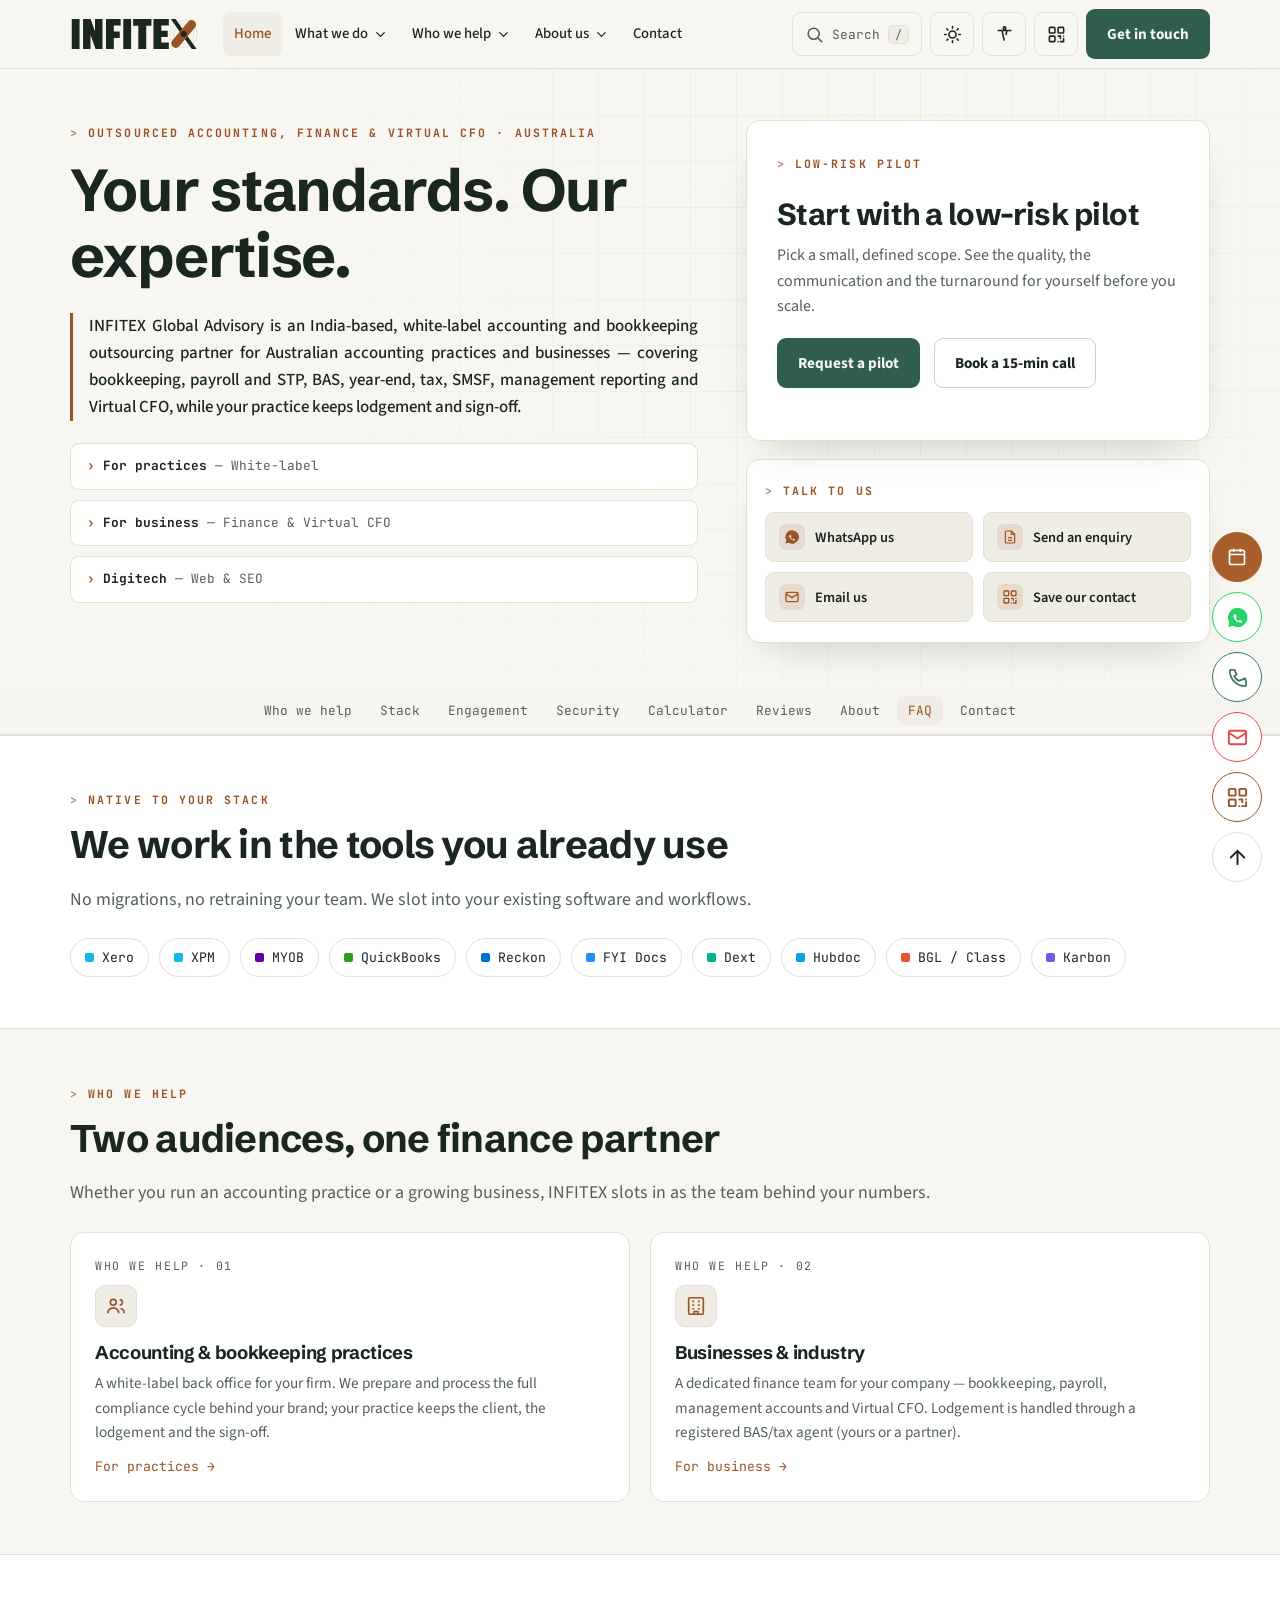
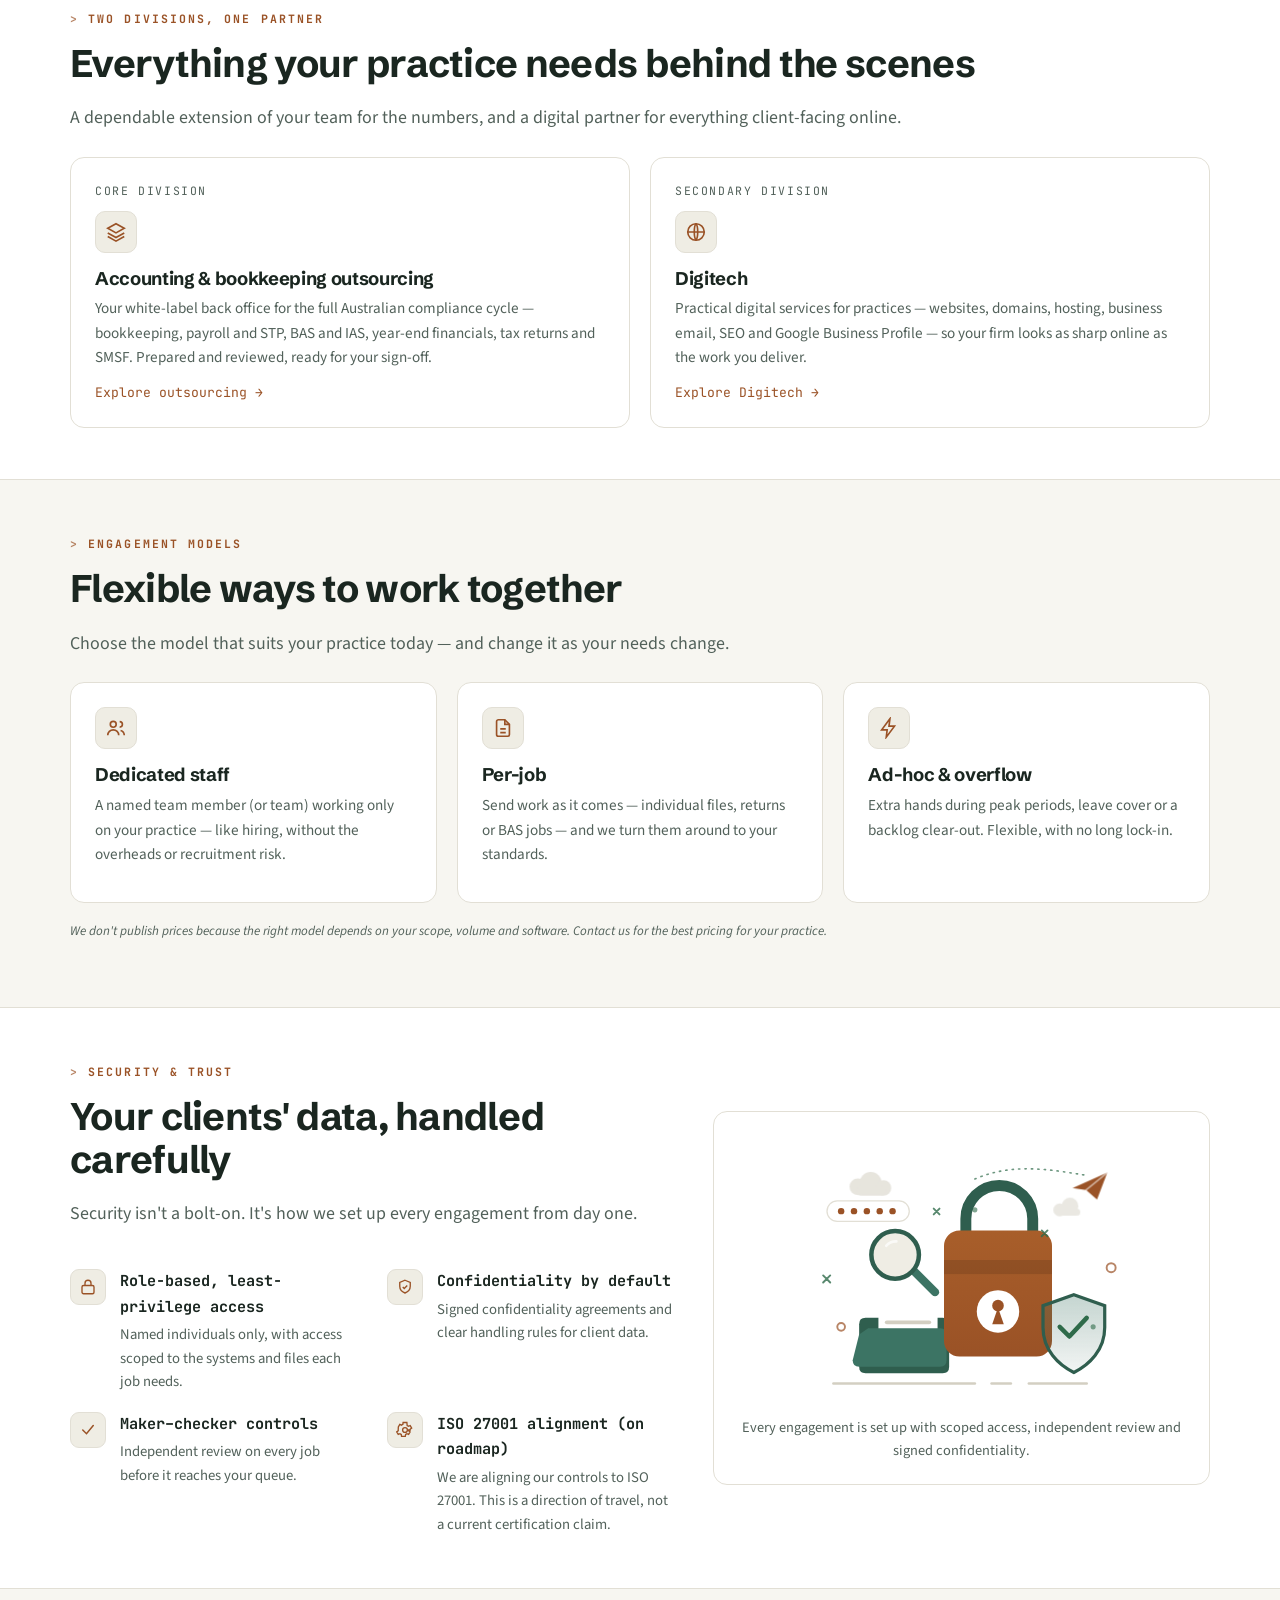
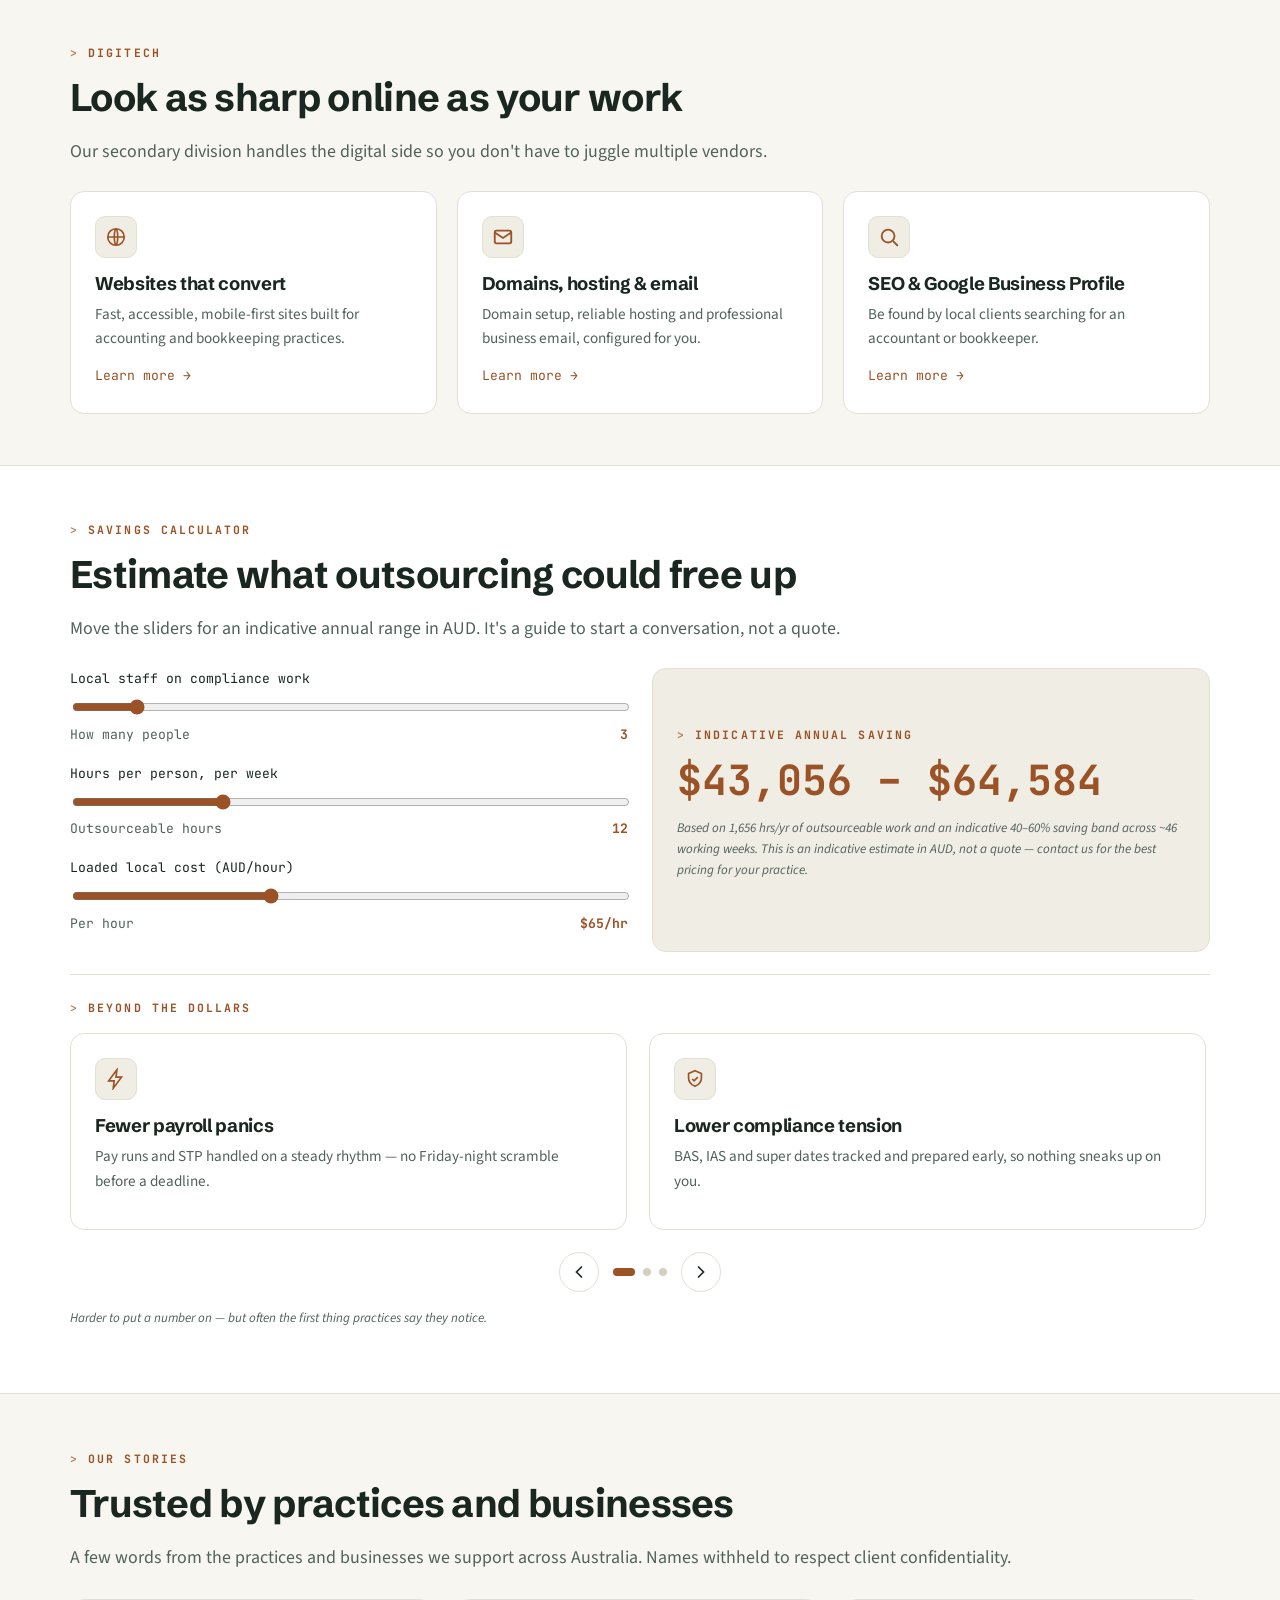
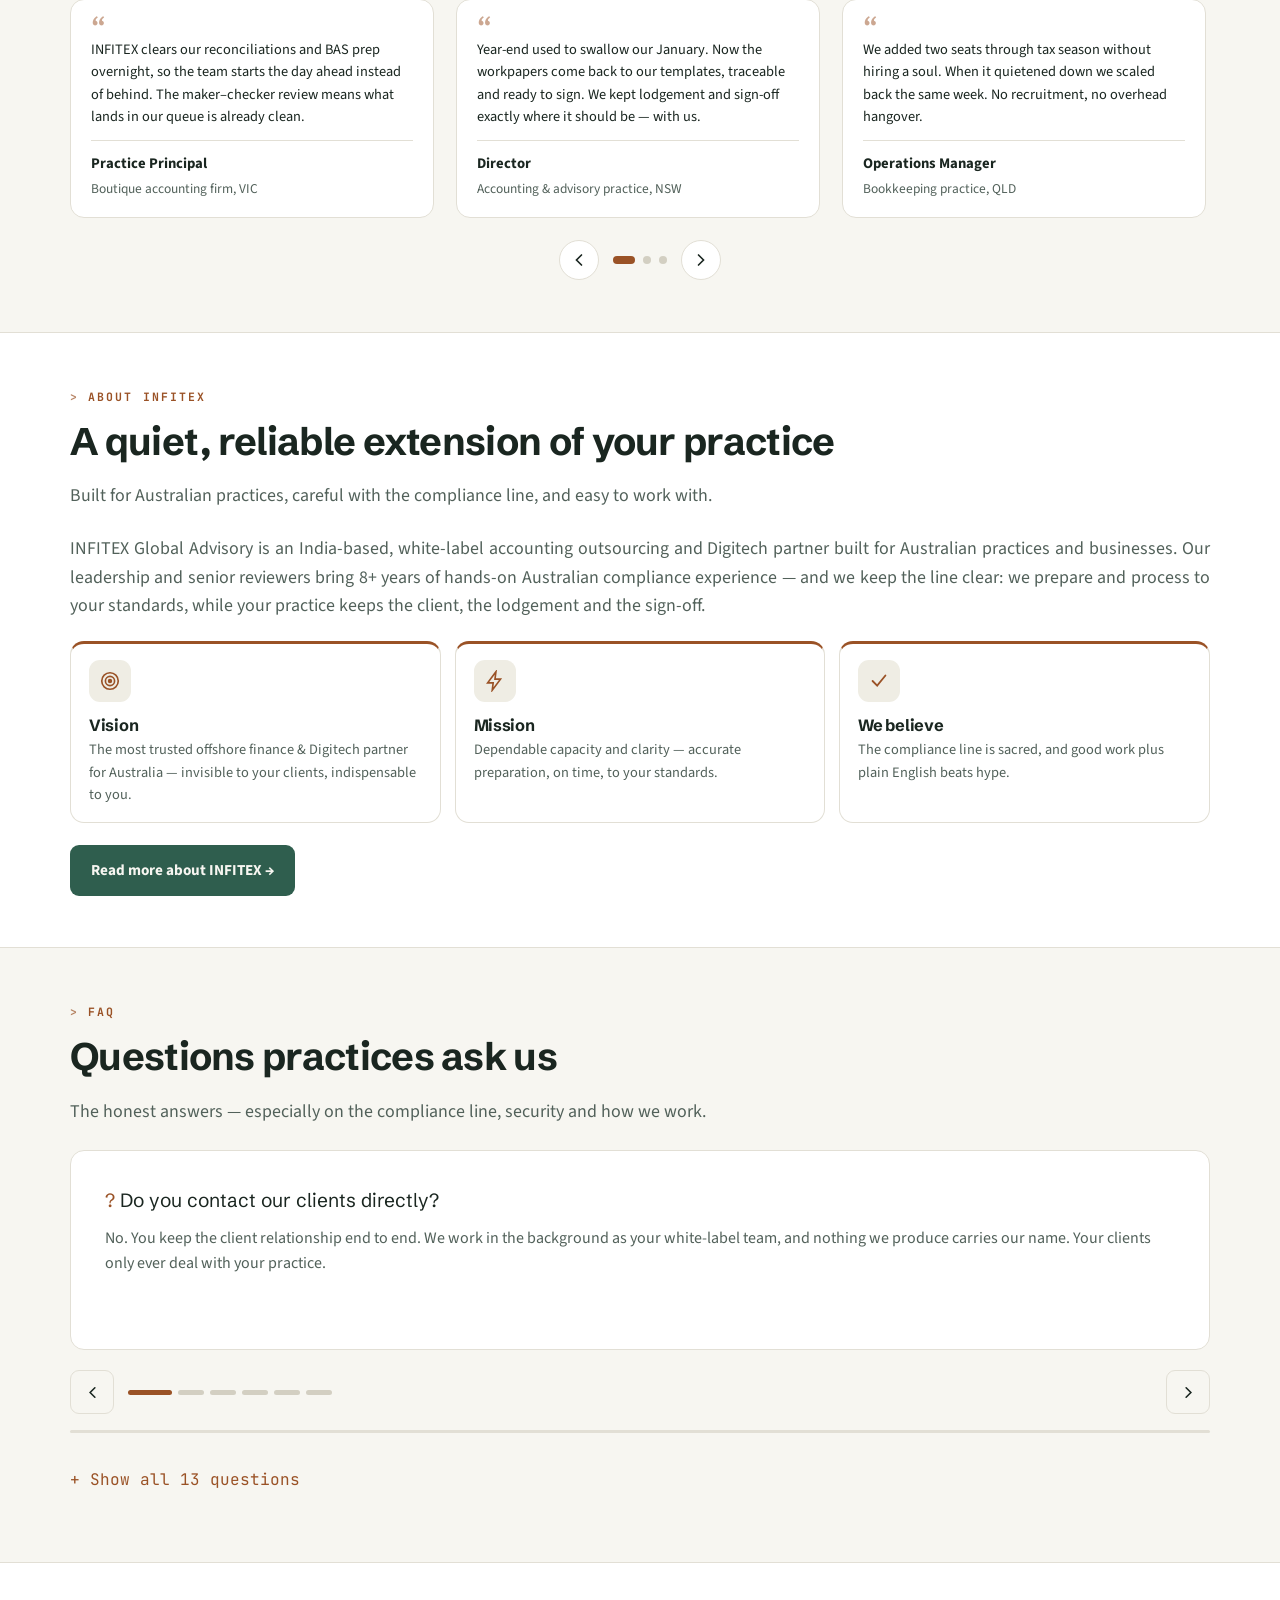
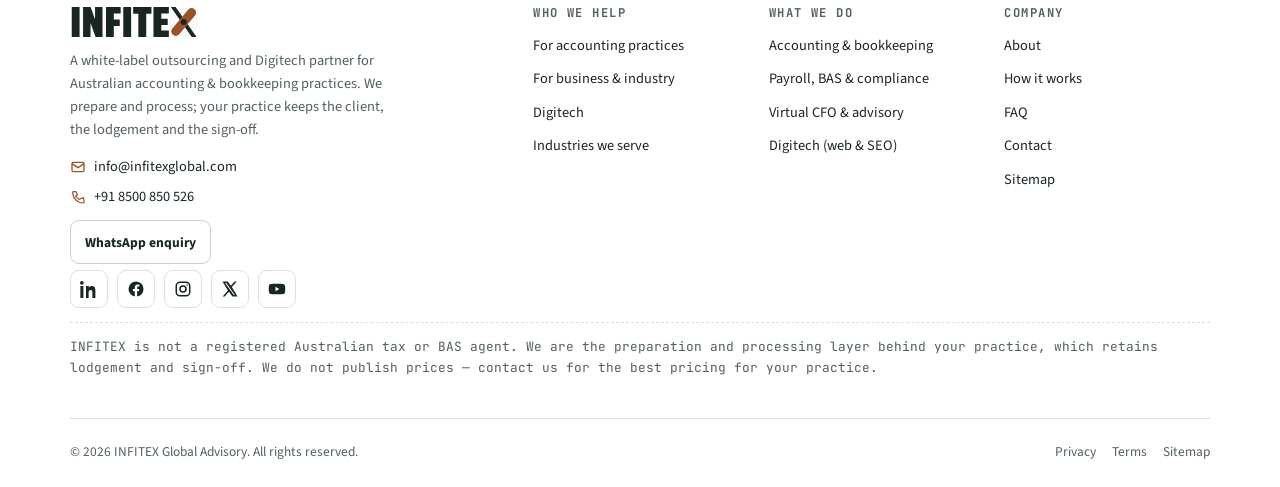
==== commit becc572b: "Add files via upload" ====
--- a/index.html
+++ b/index.html
@@ -1,4 +1,4 @@
-<!doctype html><html lang="en-AU"><head><meta charset="utf-8"><meta name="viewport" content="width=device-width,initial-scale=1,viewport-fit=cover"><title>White-label accounting outsourcing, Australia | INFITEX</title><meta name="description" content="White-label accounting, bookkeeping & Virtual CFO outsourcing for Australian practices and businesses. We prepare; you keep lodgement & sign-off."><meta name="author" content="INFITEX Global Advisory"><meta name="robots" content="index,follow,max-image-preview:large,max-snippet:-1,max-video-preview:-1"><link rel="canonical" href="https://infitexglobal.com/index.html"><!-- SEO/GEO verification scaffold — replace PLACEHOLDER tokens after deploy --><meta name="google-site-verification" content="GOOGLE_SITE_VERIFICATION"><!-- <meta name="msvalidate.01" content="BING_SITE_VERIFICATION"> --><!-- <meta name="yandex-verification" content="YANDEX_SITE_VERIFICATION"> --><!-- <meta name="p:domain_verify" content="PINTEREST_SITE_VERIFICATION"> --><meta property="og:type" content="website"><meta property="og:site_name" content="INFITEX Global Advisory"><meta property="og:title" content="White-label accounting outsourcing, Australia | INFITEX"><meta property="og:description" content="White-label accounting, bookkeeping & Virtual CFO outsourcing for Australian practices and businesses. We prepare; you keep lodgement & sign-off."><meta property="og:url" content="https://infitexglobal.com/index.html"><meta property="og:image" content="https://infitexglobal.com/og-image.png"><meta property="og:image:width" content="1200"><meta property="og:image:height" content="630"><meta property="og:image:alt" content="INFITEX Global Advisory — white-label accounting outsourcing for Australian practices"><meta property="og:locale" content="en_AU"><meta name="twitter:card" content="summary_large_image"><meta name="twitter:title" content="White-label accounting outsourcing, Australia | INFITEX"><meta name="twitter:description" content="White-label accounting, bookkeeping & Virtual CFO outsourcing for Australian practices and businesses. We prepare; you keep lodgement & sign-off."><meta name="twitter:image" content="https://infitexglobal.com/og-image.png"><meta name="twitter:image:alt" content="INFITEX Global Advisory"><meta name="theme-color" content="#F7F6F1" media="(prefers-color-scheme: light)"><meta name="theme-color" content="#14211C" media="(prefers-color-scheme: dark)"><link rel="icon" href="favicon.svg" type="image/svg+xml"><link rel="apple-touch-icon" href="favicon.svg"><link rel="sitemap" type="application/xml" title="Sitemap" href="sitemap.xml"><script>(function(){try{var d=document.documentElement;var t=localStorage.getItem('ix-theme')||'light';d.setAttribute('data-theme',t);if(localStorage.getItem('ix-contrast')==='high')d.setAttribute('data-contrast','high');if(localStorage.getItem('ix-grayscale')==='on')d.setAttribute('data-grayscale','on');var ts=localStorage.getItem('ix-textstep');var s=[-2,0,2,4,6];if(ts!==null)d.style.setProperty('--type-scale-step',(s[parseInt(ts,10)]||0)+'px');}catch(e){}})();</script><link rel="preconnect" href="https://fonts.googleapis.com"><link rel="preconnect" href="https://fonts.gstatic.com" crossorigin><link href="https://fonts.googleapis.com/css2?family=Schibsted+Grotesk:wght@500;600;700;800&family=Source+Sans+3:ital,wght@0,400;0,600;1,400&family=JetBrains+Mono:wght@400;500;700&display=swap" rel="stylesheet"><link rel="stylesheet" href="styles.css"><script type="application/ld+json">{"@context":"https://schema.org","@graph":[{"@context":"https://schema.org","@type":"WebPage","@id":"https://infitexglobal.com/index.html#webpage","url":"https://infitexglobal.com/index.html","name":"White-label accounting outsourcing, Australia | INFITEX","description":"White-label accounting, bookkeeping & Virtual CFO outsourcing for Australian practices and businesses. We prepare; you keep lodgement & sign-off.","inLanguage":"en-AU","isPartOf":{"@id":"https://infitexglobal.com/#website"},"about":{"@id":"https://infitexglobal.com/#organization"},"speakable":{"@type":"SpeakableSpecification","cssSelector":["h1",".answer-lede"]}},{"@context":"https://schema.org","@type":"ProfessionalService","@id":"https://infitexglobal.com/#organization","name":"INFITEX Global Advisory","alternateName":"INFITEX","slogan":"A finance team that works to your standards.","description":"INFITEX Global Advisory is an India-based, white-label accounting and bookkeeping outsourcing partner for Australian accounting practices and businesses, covering bookkeeping, payroll and STP, BAS and IAS, year-end financials, tax and SMSF, plus management reporting and Virtual CFO. The client practice always retains lodgement and sign-off. A Digitech division provides websites, business email and SEO.","url":"https://infitexglobal.com/","logo":"https://infitexglobal.com/logo.svg","image":"https://infitexglobal.com/og-image.png","email":"info@infitexglobal.com","telephone":"+91-8500-850-526","priceRange":"Contact for a tailored quote","currenciesAccepted":"AUD","areaServed":{"@type":"Country","name":"Australia"},"knowsLanguage":["en-AU","en"],"availableLanguage":["English"],"knowsAbout":["White-label accounting outsourcing","Bookkeeping","Bank reconciliations","Accounts payable and receivable","Payroll","Single Touch Payroll (STP)","BAS preparation","IAS preparation","Year-end financial statements","Company and trust tax returns","SMSF accounting","BGL","Class","Xero","XPM","MYOB","QuickBooks","Reckon","Karbon","Dext","Hubdoc","FYI Docs","Management reporting","Budgeting and forecasting","Cash-flow forecasting","Virtual CFO","Australian tax compliance"],"serviceType":["Accounting outsourcing","Bookkeeping outsourcing","Payroll outsourcing","BAS and IAS preparation","Virtual CFO","Management reporting","Web design and SEO (Digitech)"],"contactPoint":{"@type":"ContactPoint","contactType":"sales","email":"info@infitexglobal.com","telephone":"+91-8500-850-526","areaServed":"AU","availableLanguage":["en-AU","en"]},"address":{"@type":"PostalAddress","addressCountry":"IN"},"sameAs":["https://www.linkedin.com/company/infitexglobal","https://www.facebook.com/infitexglobal","https://www.instagram.com/infitexglobal","https://x.com/infitexglobal","https://www.youtube.com/@infitexglobal"]},{"@context": "https://schema.org", "@type": "WebSite", "@id": "https://infitexglobal.com/#website", "name": "INFITEX Global Advisory", "url": "https://infitexglobal.com/", "publisher": {"@id": "https://infitexglobal.com/#organization"}, "inLanguage": "en-AU", "potentialAction": {"@type": "SearchAction", "target": {"@type": "EntryPoint", "urlTemplate": "https://infitexglobal.com/index.html?q={search_term_string}"}, "query-input": "required name=search_term_string"}},{"@context": "https://schema.org", "@type": "Service", "serviceType": "White-label accounting & bookkeeping outsourcing", "provider": {"@id": "https://infitexglobal.com/#organization"}, "areaServed": {"@type": "Country", "name": "Australia"}, "description": "White-label preparation and processing across the Australian compliance cycle — bookkeeping, payroll and STP, BAS and IAS, year-end, tax, SMSF — plus management reporting and Virtual CFO. The client practice retains lodgement and sign-off.", "hasOfferCatalog": {"@type": "OfferCatalog", "name": "INFITEX services", "itemListElement": [{"@type": "Offer", "itemOffered": {"@type": "Service", "name": "Accounting & bookkeeping outsourcing"}}, {"@type": "Offer", "itemOffered": {"@type": "Service", "name": "Payroll, BAS & compliance preparation"}}, {"@type": "Offer", "itemOffered": {"@type": "Service", "name": "Virtual CFO & management reporting"}}, {"@type": "Offer", "itemOffered": {"@type": "Service", "name": "Digitech — websites, email & SEO"}}]}},{"@context": "https://schema.org", "@type": "FAQPage", "mainEntity": [{"@type": "Question", "name": "Do you contact our clients directly?", "acceptedAnswer": {"@type": "Answer", "text": "No. You keep the client relationship end to end. We work in the background as your white-label team, and nothing we produce carries our name. Your clients only ever deal with your practice."}}, {"@type": "Question", "name": "Are you a registered Australian tax or BAS agent?", "acceptedAnswer": {"@type": "Answer", "text": "No, and we never present ourselves as one. INFITEX is the preparation and processing layer behind your practice. Your registered agents retain all lodgement and sign-off responsibilities under the Tax Agent Services Act."}}, {"@type": "Question", "name": "Who lodges and signs off the work?", "acceptedAnswer": {"@type": "Answer", "text": "Your practice does. We prepare and process to your standards and hand the work back for your review, sign-off and lodgement. Final professional judgement always stays with you."}}, {"@type": "Question", "name": "What tasks can you take on?", "acceptedAnswer": {"@type": "Answer", "text": "Bookkeeping and reconciliations, accounts payable and receivable, payroll and STP, BAS and IAS preparation, year-end financials, company and trust tax returns, SMSF accounts and clean workpapers behind every job."}}, {"@type": "Question", "name": "Which software do you work in?", "acceptedAnswer": {"@type": "Answer", "text": "The tools you already use — Xero, XPM, MYOB, QuickBooks, Reckon, FYI Docs, Dext, Hubdoc, BGL and Class, and Karbon. We adapt to your stack and workflows rather than asking you to change."}}, {"@type": "Question", "name": "How do you keep our data secure?", "acceptedAnswer": {"@type": "Answer", "text": "Role-based access, named individuals on your jobs, confidentiality agreements and least-privilege access to your systems. We are aligning our controls to ISO 27001 — certification is on our roadmap, not a current claim."}}, {"@type": "Question", "name": "Do you use a maker–checker review?", "acceptedAnswer": {"@type": "Answer", "text": "Yes. Work is prepared by one team member and independently reviewed by another before it reaches you, so what lands in your queue is already checked and traceable."}}, {"@type": "Question", "name": "What turnaround can we expect?", "acceptedAnswer": {"@type": "Answer", "text": "Turnaround depends on scope and volume, and we agree it with you up front. The India–Australia time difference often means work moves overnight, so jobs can be ready for your morning."}}, {"@type": "Question", "name": "Can we start with a trial?", "acceptedAnswer": {"@type": "Answer", "text": "Yes. We recommend a low-risk pilot on a defined scope — a handful of files or one work type — so you can judge quality and fit before scaling up."}}, {"@type": "Question", "name": "Are we locked into a contract?", "acceptedAnswer": {"@type": "Answer", "text": "No long lock-in. We earn the relationship through quality and reliability. Engagement models are flexible and can scale up or down as your practice needs change."}}, {"@type": "Question", "name": "How does the time-zone difference help us?", "acceptedAnswer": {"@type": "Answer", "text": "Work prepared during Australian evening hours can be ready for your team the next morning, which helps smooth peak-period workloads without adding local headcount."}}, {"@type": "Question", "name": "Why don't you publish pricing?", "acceptedAnswer": {"@type": "Answer", "text": "Because the right price depends on your scope, volume and software. We tailor it to your practice rather than forcing you into a fixed tier — contact us for the best pricing for your practice."}}, {"@type": "Question", "name": "Do you also build websites and do SEO?", "acceptedAnswer": {"@type": "Answer", "text": "Yes — through our Digitech division. Websites, domains, hosting, business email, SEO and Google Business Profile, built for accounting and bookkeeping practices."}}]},{"@context":"https://schema.org","@type":"BreadcrumbList","itemListElement":[{"@type":"ListItem","position":1,"name":"Home","item":"https://infitexglobal.com/index.html"}]}]}</script></head><body><a class="skip-link" href="#main">Skip to content</a><header class="site-header"><div class="shell header-inner"><a class="brand" href="index.html" aria-label="INFITEX Global Advisory — home"><svg class="brand-logo" viewBox="0 0 309.3 72.0" role="img" aria-label="INFITEX" focusable="false"><g class="brand-word" transform="translate(0 72.00) scale(0.10465 -0.10465)"><g transform="translate(0.0 0)"><path d="M40 0V688H220V0Z"/></g><g transform="translate(260.0 0)"><path d="M327 0 216 310H211V0H40V688H213L309 421H315V688H486V0Z"/></g><g transform="translate(786.0 0)"><path d="M40 0V688H377V540H220V402H356V254H220V0Z"/></g><g transform="translate(1183.0 0)"><path d="M40 0V688H220V0Z"/></g><g transform="translate(1443.0 0)"><path d="M126 0V535H7V688H426V535H307V0Z"/></g><g transform="translate(1876.0 0)"><path d="M40 0V688H393V540H220V421H367V274H220V148H393V0Z"/></g></g><g class="brand-x"><g class="bx-ring" fill="none"><circle cx="273.11" cy="36.00" r="24.48"/><circle cx="273.11" cy="36.00" r="32.40"/></g><path class="bx-ink" d="M 242.15 0.00 L 253.67 0.00 L 304.07 72.00 L 292.55 72.00 Z"/><rect class="bx-acc" x="262.31" y="-4.32" width="21.60" height="80.64" rx="10.80" transform="rotate(40 273.11 36.00)"/><circle class="bx-dot" cx="273.11" cy="36.00" r="7.20"/></g></svg></a><nav class="nav" aria-label="Primary"><a class="nav-link" href="index.html" aria-current="page">Home</a><div class="nav-item has-mega"><button type="button" class="nav-link nav-trigger" aria-expanded="false" aria-haspopup="true" aria-controls="mega-what-we-do">What we do<svg class="caret" viewBox="0 0 24 24" aria-hidden="true" focusable="false"><path d="M6 9l6 6 6-6" fill="none" stroke="currentColor" stroke-width="2" stroke-linecap="round" stroke-linejoin="round"/></svg></button><div class="mega-panel" id="mega-what-we-do" role="region" aria-label="What we do"><div class="mega-grid"><div class="mega-col"><p class="mega-h">Accounting & bookkeeping</p><ul><li><a href="outsourcing.html#scope"><span class="mega-t">Bookkeeping & reconciliations</span><span class="mega-d">Books kept accurate, coded and reconciled.</span></a></li><li><a href="outsourcing.html#scope"><span class="mega-t">Accounts payable & receivable</span><span class="mega-d">Bills, invoices and debtor follow-up.</span></a></li><li><a href="outsourcing.html#scope"><span class="mega-t">Year-end financials</span><span class="mega-d">Financial statements to your standards.</span></a></li><li><a href="outsourcing.html#scope"><span class="mega-t">Workpapers</span><span class="mega-d">Clean, traceable workpapers behind every job.</span></a></li></ul></div><div class="mega-col"><p class="mega-h">Payroll, BAS & compliance</p><ul><li><a href="outsourcing.html#scope"><span class="mega-t">Payroll & STP</span><span class="mega-d">Pay runs and Single Touch Payroll, ready to lodge.</span></a></li><li><a href="outsourcing.html#scope"><span class="mega-t">BAS / IAS preparation</span><span class="mega-d">Activity statements drafted for your sign-off.</span></a></li><li><a href="outsourcing.html#scope"><span class="mega-t">Company & trust tax returns</span><span class="mega-d">Returns prepared; your agent signs and lodges.</span></a></li><li><a href="outsourcing.html#scope"><span class="mega-t">SMSF accounts (BGL/Class)</span><span class="mega-d">Self-managed super fund accounts & workpapers.</span></a></li></ul></div><div class="mega-col"><p class="mega-h">Advisory & Virtual CFO</p><ul><li><a href="industry.html#vcfo"><span class="mega-t">Virtual CFO</span><span class="mega-d">Senior finance leadership, fractionally.</span></a></li><li><a href="industry.html#what"><span class="mega-t">Management accounts & reporting</span><span class="mega-d">Monthly, decision-ready reporting.</span></a></li><li><a href="industry.html#what"><span class="mega-t">Budgeting & forecasting</span><span class="mega-d">Budgets, rolling forecasts and scenarios.</span></a></li><li><a href="industry.html#vcfo"><span class="mega-t">Cash-flow management</span><span class="mega-d">13-week cash-flow and working-capital visibility.</span></a></li></ul></div><div class="mega-col"><p class="mega-h">Digitech</p><ul><li><a href="digitech.html#services"><span class="mega-t">Web design & build</span><span class="mega-d">Fast, accessible, mobile-first websites.</span></a></li><li><a href="digitech.html#services"><span class="mega-t">Domains, hosting & email</span><span class="mega-d">Set up and managed for you.</span></a></li><li><a href="digitech.html#services"><span class="mega-t">SEO & Google Business Profile</span><span class="mega-d">Be found by local clients.</span></a></li><li><a href="digitech.html#services"><span class="mega-t">Care & maintenance</span><span class="mega-d">Updates, backups and ongoing changes.</span></a></li></ul></div></div></div></div><div class="nav-item has-mega"><button type="button" class="nav-link nav-trigger" aria-expanded="false" aria-haspopup="true" aria-controls="mega-who-we-help">Who we help<svg class="caret" viewBox="0 0 24 24" aria-hidden="true" focusable="false"><path d="M6 9l6 6 6-6" fill="none" stroke="currentColor" stroke-width="2" stroke-linecap="round" stroke-linejoin="round"/></svg></button><div class="mega-panel" id="mega-who-we-help" role="region" aria-label="Who we help"><div class="mega-grid"><div class="mega-col"><p class="mega-h">By audience</p><ul><li><a href="outsourcing.html"><span class="mega-t">For accounting practices</span><span class="mega-d">White-label back office for your firm.</span></a></li><li><a href="industry.html"><span class="mega-t">For business & industry</span><span class="mega-d">A dedicated outsourced finance team.</span></a></li><li><a href="digitech.html"><span class="mega-t">Digitech</span><span class="mega-d">Web, email & SEO for client-facing growth.</span></a></li></ul></div><div class="mega-col"><p class="mega-h">Industries we serve</p><ul><li><a href="industry.html#industries"><span class="mega-t">Construction & trades</span><span class="mega-d">Job costing, payroll and BAS.</span></a></li><li><a href="industry.html#industries"><span class="mega-t">Retail & e-commerce</span><span class="mega-d">High-volume reconciliations and reporting.</span></a></li><li><a href="industry.html#industries"><span class="mega-t">Professional services</span><span class="mega-d">Clean books and management accounts.</span></a></li><li><a href="industry.html#industries"><span class="mega-t">Healthcare & allied health</span><span class="mega-d">Compliant bookkeeping and payroll.</span></a></li></ul></div></div></div></div><div class="nav-item has-mega"><button type="button" class="nav-link nav-trigger" aria-expanded="false" aria-haspopup="true" aria-controls="mega-about-us">About us<svg class="caret" viewBox="0 0 24 24" aria-hidden="true" focusable="false"><path d="M6 9l6 6 6-6" fill="none" stroke="currentColor" stroke-width="2" stroke-linecap="round" stroke-linejoin="round"/></svg></button><div class="mega-panel" id="mega-about-us" role="region" aria-label="About us"><div class="mega-grid"><div class="mega-col"><p class="mega-h">Company</p><ul><li><a href="about.html"><span class="mega-t">About INFITEX</span><span class="mega-d">A dependable extension of your team, native to your stack.</span></a></li><li><a href="about.html#vmb"><span class="mega-t">Vision, mission & values</span><span class="mega-d">What we stand for and how we work.</span></a></li></ul></div><div class="mega-col"><p class="mega-h">Proof & answers</p><ul><li><a href="index.html#testimonials"><span class="mega-t">Our stories</span><span class="mega-d">What practices and businesses say about us.</span></a></li><li><a href="index.html#faq"><span class="mega-t">FAQ</span><span class="mega-d">Honest answers on the compliance line, security and how we work.</span></a></li></ul></div></div></div></div><a class="nav-link" href="contact.html">Contact</a></nav><div class="header-tools"><button class="icon-btn search-btn" data-open-search aria-label="Search the site"><svg viewBox="0 0 24 24" fill="none" stroke="currentColor" stroke-width="2" stroke-linecap="round"><circle cx="11" cy="11" r="7"/><path d="M21 21l-4-4"/></svg><span>Search</span><kbd>/</kbd></button><button class="icon-btn" data-theme-toggle aria-label="Toggle light or dark theme" aria-pressed="false"><svg viewBox="0 0 24 24" fill="none" stroke="currentColor" stroke-width="2" stroke-linecap="round"><circle cx="12" cy="12" r="4.5"/><path d="M12 2v2M12 20v2M2 12h2M20 12h2M4.9 4.9l1.4 1.4M17.7 17.7l1.4 1.4M19.1 4.9l-1.4 1.4M6.3 17.7l-1.4 1.4"/></svg></button><button class="icon-btn" data-open-a11y aria-label="Open accessibility settings"><svg viewBox="0 0 24 24" fill="none" stroke="currentColor" stroke-width="2" stroke-linecap="round"><circle cx="12" cy="4" r="1.6"/><path d="M4 7h16M9 7l1 5 1.5 7M15 7l-1 5"/></svg></button><button class="icon-btn qr-header-btn" data-open-qr aria-label="Show QR code to save our contact" title="Save our contact (QR)"><svg viewBox="0 0 24 24" fill="none" stroke="currentColor" stroke-width="2" stroke-linecap="round" stroke-linejoin="round"><rect x="3" y="3" width="7" height="7" rx="1"/><rect x="14" y="3" width="7" height="7" rx="1"/><rect x="3" y="14" width="7" height="7" rx="1"/><path d="M14 14h3v3M21 14v.01M14 21h.01M17 21h4v-4M21 17v.01"/></svg></button><a class="btn btn-primary header-cta" href="contact.html">Get in touch</a><button class="icon-btn hamburger" data-open-nav aria-label="Open menu" aria-expanded="false"><svg viewBox="0 0 24 24" fill="none" stroke="currentColor" stroke-width="2" stroke-linecap="round"><path d="M3 6h18M3 12h18M3 18h18"/></svg></button></div></div></header><div class="mobile-nav" id="mobileNav" aria-hidden="true"><div class="mobile-nav-top"><a class="brand" href="index.html" aria-label="INFITEX home"><svg class="brand-logo" viewBox="0 0 309.3 72.0" role="img" aria-label="INFITEX" focusable="false"><g class="brand-word" transform="translate(0 72.00) scale(0.10465 -0.10465)"><g transform="translate(0.0 0)"><path d="M40 0V688H220V0Z"/></g><g transform="translate(260.0 0)"><path d="M327 0 216 310H211V0H40V688H213L309 421H315V688H486V0Z"/></g><g transform="translate(786.0 0)"><path d="M40 0V688H377V540H220V402H356V254H220V0Z"/></g><g transform="translate(1183.0 0)"><path d="M40 0V688H220V0Z"/></g><g transform="translate(1443.0 0)"><path d="M126 0V535H7V688H426V535H307V0Z"/></g><g transform="translate(1876.0 0)"><path d="M40 0V688H393V540H220V421H367V274H220V148H393V0Z"/></g></g><g class="brand-x"><g class="bx-ring" fill="none"><circle cx="273.11" cy="36.00" r="24.48"/><circle cx="273.11" cy="36.00" r="32.40"/></g><path class="bx-ink" d="M 242.15 0.00 L 253.67 0.00 L 304.07 72.00 L 292.55 72.00 Z"/><rect class="bx-acc" x="262.31" y="-4.32" width="21.60" height="80.64" rx="10.80" transform="rotate(40 273.11 36.00)"/><circle class="bx-dot" cx="273.11" cy="36.00" r="7.20"/></g></svg></a><button class="icon-btn" data-close-nav aria-label="Close menu"><svg viewBox="0 0 24 24" fill="none" stroke="currentColor" stroke-width="2" stroke-linecap="round"><path d="M6 6l12 12M18 6L6 18"/></svg></button></div><nav aria-label="Mobile"><a class="m-link" href="index.html">Home</a><div class="m-acc"><button type="button" class="m-acc-btn" aria-expanded="false" aria-controls="macc-what-we-do">What we do<svg class="caret" viewBox="0 0 24 24" aria-hidden="true" focusable="false"><path d="M6 9l6 6 6-6" fill="none" stroke="currentColor" stroke-width="2" stroke-linecap="round" stroke-linejoin="round"/></svg></button><div class="m-acc-panel" id="macc-what-we-do"><p class="m-group">Accounting & bookkeeping</p><a class="m-sublink" href="outsourcing.html#scope">Bookkeeping & reconciliations</a><a class="m-sublink" href="outsourcing.html#scope">Accounts payable & receivable</a><a class="m-sublink" href="outsourcing.html#scope">Year-end financials</a><a class="m-sublink" href="outsourcing.html#scope">Workpapers</a><p class="m-group">Payroll, BAS & compliance</p><a class="m-sublink" href="outsourcing.html#scope">Payroll & STP</a><a class="m-sublink" href="outsourcing.html#scope">BAS / IAS preparation</a><a class="m-sublink" href="outsourcing.html#scope">Company & trust tax returns</a><a class="m-sublink" href="outsourcing.html#scope">SMSF accounts (BGL/Class)</a><p class="m-group">Advisory & Virtual CFO</p><a class="m-sublink" href="industry.html#vcfo">Virtual CFO</a><a class="m-sublink" href="industry.html#what">Management accounts & reporting</a><a class="m-sublink" href="industry.html#what">Budgeting & forecasting</a><a class="m-sublink" href="industry.html#vcfo">Cash-flow management</a><p class="m-group">Digitech</p><a class="m-sublink" href="digitech.html#services">Web design & build</a><a class="m-sublink" href="digitech.html#services">Domains, hosting & email</a><a class="m-sublink" href="digitech.html#services">SEO & Google Business Profile</a><a class="m-sublink" href="digitech.html#services">Care & maintenance</a></div></div><div class="m-acc"><button type="button" class="m-acc-btn" aria-expanded="false" aria-controls="macc-who-we-help">Who we help<svg class="caret" viewBox="0 0 24 24" aria-hidden="true" focusable="false"><path d="M6 9l6 6 6-6" fill="none" stroke="currentColor" stroke-width="2" stroke-linecap="round" stroke-linejoin="round"/></svg></button><div class="m-acc-panel" id="macc-who-we-help"><p class="m-group">By audience</p><a class="m-sublink" href="outsourcing.html">For accounting practices</a><a class="m-sublink" href="industry.html">For business & industry</a><a class="m-sublink" href="digitech.html">Digitech</a><p class="m-group">Industries we serve</p><a class="m-sublink" href="industry.html#industries">Construction & trades</a><a class="m-sublink" href="industry.html#industries">Retail & e-commerce</a><a class="m-sublink" href="industry.html#industries">Professional services</a><a class="m-sublink" href="industry.html#industries">Healthcare & allied health</a></div></div><div class="m-acc"><button type="button" class="m-acc-btn" aria-expanded="false" aria-controls="macc-about-us">About us<svg class="caret" viewBox="0 0 24 24" aria-hidden="true" focusable="false"><path d="M6 9l6 6 6-6" fill="none" stroke="currentColor" stroke-width="2" stroke-linecap="round" stroke-linejoin="round"/></svg></button><div class="m-acc-panel" id="macc-about-us"><p class="m-group">Company</p><a class="m-sublink" href="about.html">About INFITEX</a><a class="m-sublink" href="about.html#vmb">Vision, mission & values</a><p class="m-group">Proof & answers</p><a class="m-sublink" href="index.html#testimonials">Our stories</a><a class="m-sublink" href="index.html#faq">FAQ</a></div></div><a class="m-link" href="contact.html">Contact</a></nav><div style="margin-top:24px;display:flex;gap:10px;flex-wrap:wrap"><button class="btn btn-ghost" data-open-wa>WhatsApp us</button><a class="btn btn-primary" href="contact.html">Get in touch</a></div></div><main id="main"><section class="hero hero-grid" id="top"><div class="shell"><div class="hero-inner"><div><span class="eyebrow">Outsourced accounting, finance &amp; Virtual CFO · Australia</span><h1>Your standards. Our expertise.</h1><p class="answer-lede">INFITEX Global Advisory is an India-based, white-label accounting and bookkeeping outsourcing partner for Australian accounting practices and businesses — covering bookkeeping, payroll and STP, BAS, year-end, tax, SMSF, management reporting and Virtual CFO, while your practice keeps lodgement and sign-off.</p><ul class="hero-paths hero-paths--list"><li><a class="path-chip" href="outsourcing.html"><b>For practices</b> <span>— White-label</span></a></li><li><a class="path-chip" href="industry.html"><b>For business</b> <span>— Finance &amp; Virtual CFO</span></a></li><li><a class="path-chip" href="digitech.html"><b>Digitech</b> <span>— Web &amp; SEO</span></a></li></ul></div><div class="hero-aside"><aside class="hero-pilot" aria-labelledby="hero-pilot-title"><span class="eyebrow">Low-risk pilot</span><h2 id="hero-pilot-title">Start with a low-risk pilot</h2><p>Pick a small, defined scope. See the quality, the communication and the turnaround for yourself before you scale.</p><div class="hero-cta"><a class="btn btn-primary" href="contact.html">Request a pilot</a><a class="btn btn-ghost" data-booking href="contact.html">Book a 15-min call</a></div></aside><div class="hero-contact" aria-label="Quick contact options"><span class="eyebrow">Talk to us</span><div class="hero-contact-actions"><button type="button" class="hc-btn" data-open-wa><span class="hc-ic"><svg viewBox="0 0 24 24" fill="currentColor"><path d="M12 2a9.9 9.9 0 0 0-8.5 15l-1.3 4.8 4.9-1.3A10 10 0 1 0 12 2Zm5.6 14.1c-.2.6-1.2 1.2-1.7 1.2s-1 .2-3.3-.7-3.7-3.2-3.8-3.4-1-1.3-1-2.4.6-1.7.8-1.9.4-.3.6-.3h.5c.2 0 .4 0 .6.5l.8 1.9c.1.2.1.4 0 .5l-.3.5-.4.4c-.1.1-.3.3-.1.5l.9 1.4c.6.9 1.4 1.2 1.6 1.3s.4.1.5 0l.7-.8c.2-.2.3-.2.5-.1l1.7.8c.2.1.4.2.4.3.1.2.1.7-.1 1.3Z"/></svg></span><span>WhatsApp us</span></button><a class="hc-btn" href="contact.html"><span class="hc-ic"><svg viewBox="0 0 24 24" fill="none" stroke="currentColor" stroke-width="1.8"><path d="M14 3H7a2 2 0 0 0-2 2v14a2 2 0 0 0 2 2h10a2 2 0 0 0 2-2V8l-5-5Z"/><path d="M14 3v5h5M9 13h6M9 17h6"/></svg></span><span>Send an enquiry</span></a><button type="button" class="hc-btn" data-open-mail><span class="hc-ic"><svg viewBox="0 0 24 24" fill="none" stroke="currentColor" stroke-width="2"><rect x="3" y="5" width="18" height="14" rx="2"/><path d="M3 7l9 6 9-6"/></svg></span><span>Email us</span></button><button type="button" class="hc-btn" data-open-qr><span class="hc-ic"><svg viewBox="0 0 24 24" fill="none" stroke="currentColor" stroke-width="2" stroke-linecap="round" stroke-linejoin="round"><rect x="3" y="3" width="7" height="7" rx="1"/><rect x="14" y="3" width="7" height="7" rx="1"/><rect x="3" y="14" width="7" height="7" rx="1"/><path d="M14 14h3v3M21 14v.01M14 21h.01M17 21h4v-4M21 17v.01"/></svg></span><span>Save our contact</span></button></div></div></div></div></div></section><nav class="section-nav" aria-label="On this page"><div class="shell"><ul><li><a href="#who">Who we help</a></li><li><a href="#stack">Stack</a></li><li><a href="#engagement">Engagement</a></li><li><a href="#security">Security</a></li><li><a href="#calculator">Calculator</a></li><li><a href="#testimonials">Reviews</a></li><li><a href="#about">About</a></li><li><a href="#faq">FAQ</a></li><li><a href="contact.html">Contact</a></li></ul></div></nav><section class="section alt" id="stack" aria-labelledby="stack-title"><div class="shell"><div class="section-head"><span class="eyebrow">Native to your stack</span><h2 class="section-title" id="stack-title">We work in the tools you already use</h2><p class="lead" data-tw>No migrations, no retraining your team. We slot into your existing software and workflows.</p></div><div class="stack-strip"><span class="stack-chip"><span class="dot" style="background:#13B5EA"></span>Xero</span><span class="stack-chip"><span class="dot" style="background:#13B5EA"></span>XPM</span><span class="stack-chip"><span class="dot" style="background:#6100A5"></span>MYOB</span><span class="stack-chip"><span class="dot" style="background:#2CA01C"></span>QuickBooks</span><span class="stack-chip"><span class="dot" style="background:#0072CE"></span>Reckon</span><span class="stack-chip"><span class="dot" style="background:#1F8EFA"></span>FYI Docs</span><span class="stack-chip"><span class="dot" style="background:#00B289"></span>Dext</span><span class="stack-chip"><span class="dot" style="background:#00A4E4"></span>Hubdoc</span><span class="stack-chip"><span class="dot" style="background:#E8542E"></span>BGL / Class</span><span class="stack-chip"><span class="dot" style="background:#6C5CE7"></span>Karbon</span></div></div></section><section class="section" id="who" aria-labelledby="who-title"><div class="shell"><div class="section-head"><span class="eyebrow">Who we help</span><h2 class="section-title" id="who-title">Two audiences, one finance partner</h2><p class="lead" data-tw>Whether you run an accounting practice or a growing business, INFITEX slots in as the team behind your numbers.</p></div><div class="grid grid-2"><article class="division card"><span class="tag">Who we help · 01</span><div class="ico"><svg viewBox="0 0 24 24" fill="none" stroke="currentColor" stroke-width="1.8"><circle cx="9" cy="8" r="3.2"/><path d="M3 20a6 6 0 0 1 12 0M16 5a3 3 0 0 1 0 6M21 20a5.5 5.5 0 0 0-4-5.3"/></svg></div><h3>Accounting &amp; bookkeeping practices</h3><p>A white-label back office for your firm. We prepare and process the full compliance cycle behind your brand; your practice keeps the client, the lodgement and the sign-off.</p><a class="more" href="outsourcing.html">For practices →</a></article><article class="division card"><span class="tag">Who we help · 02</span><div class="ico"><svg viewBox="0 0 24 24" fill="none" stroke="currentColor" stroke-width="1.8"><rect x="4" y="3" width="16" height="18" rx="1.5"/><path d="M8 7h2M14 7h2M8 11h2M14 11h2M8 15h2M14 15h2M10 21v-3h4v3"/></svg></div><h3>Businesses &amp; industry</h3><p>A dedicated finance team for your company — bookkeeping, payroll, management accounts and Virtual CFO. Lodgement is handled through a registered BAS/tax agent (yours or a partner).</p><a class="more" href="industry.html">For business →</a></article></div></div></section><section class="section alt" id="divisions" aria-labelledby="divisions-title"><div class="shell"><div class="section-head"><span class="eyebrow">Two divisions, one partner</span><h2 class="section-title" id="divisions-title">Everything your practice needs behind the scenes</h2><p class="lead" data-tw>A dependable extension of your team for the numbers, and a digital partner for everything client-facing online.</p></div><div class="grid grid-2"><article class="division card"><span class="tag">Core division</span><div class="ico"><svg viewBox="0 0 24 24" fill="none" stroke="currentColor" stroke-width="1.8"><path d="M12 3l9 5-9 5-9-5 9-5Z"/><path d="M3 13l9 5 9-5M3 17l9 5 9-5"/></svg></div><h3>Accounting &amp; bookkeeping outsourcing</h3><p>Your white-label back office for the full Australian compliance cycle — bookkeeping, payroll and STP, BAS and IAS, year-end financials, tax returns and SMSF. Prepared and reviewed, ready for your sign-off.</p><a class="more" href="outsourcing.html">Explore outsourcing →</a></article><article class="division card"><span class="tag">Secondary division</span><div class="ico"><svg viewBox="0 0 24 24" fill="none" stroke="currentColor" stroke-width="1.8"><circle cx="12" cy="12" r="9"/><path d="M3 12h18M12 3c2.5 2.5 2.5 15 0 18M12 3c-2.5 2.5-2.5 15 0 18"/></svg></div><h3>Digitech</h3><p>Practical digital services for practices — websites, domains, hosting, business email, SEO and Google Business Profile — so your firm looks as sharp online as the work you deliver.</p><a class="more" href="digitech.html">Explore Digitech →</a></article></div></div></section><section class="section" id="engagement" aria-labelledby="engagement-title"><div class="shell"><div class="section-head"><span class="eyebrow">Engagement models</span><h2 class="section-title" id="engagement-title">Flexible ways to work together</h2><p class="lead" data-tw>Choose the model that suits your practice today — and change it as your needs change.</p></div><div class="grid grid-3"><article class="card"><div class="ico"><svg viewBox="0 0 24 24" fill="none" stroke="currentColor" stroke-width="1.8"><circle cx="9" cy="8" r="3.2"/><path d="M3 20a6 6 0 0 1 12 0M16 5a3 3 0 0 1 0 6M21 20a5.5 5.5 0 0 0-4-5.3"/></svg></div><h3>Dedicated staff</h3><p>A named team member (or team) working only on your practice — like hiring, without the overheads or recruitment risk.</p></article><article class="card"><div class="ico"><svg viewBox="0 0 24 24" fill="none" stroke="currentColor" stroke-width="1.8"><path d="M14 3H7a2 2 0 0 0-2 2v14a2 2 0 0 0 2 2h10a2 2 0 0 0 2-2V8l-5-5Z"/><path d="M14 3v5h5M9 13h6M9 17h6"/></svg></div><h3>Per-job</h3><p>Send work as it comes — individual files, returns or BAS jobs — and we turn them around to your standards.</p></article><article class="card"><div class="ico"><svg viewBox="0 0 24 24" fill="none" stroke="currentColor" stroke-width="1.8"><path d="M13 2L4 14h6l-1 8 9-12h-6l1-8Z"/></svg></div><h3>Ad-hoc &amp; overflow</h3><p>Extra hands during peak periods, leave cover or a backlog clear-out. Flexible, with no long lock-in.</p></article></div><p class="note" style="margin-top:18px">We don't publish prices because the right model depends on your scope, volume and software. Contact us for the best pricing for your practice.</p></div></section><section class="section alt" id="security" aria-labelledby="security-title"><div class="shell"><div class="split-2 split-2--rev sec-split"><div class="sec-main"><div class="section-head" style="margin-bottom:22px"><span class="eyebrow">Security &amp; trust</span><h2 class="section-title" id="security-title">Your clients' data, handled carefully</h2><p class="lead" data-tw>Security isn't a bolt-on. It's how we set up every engagement from day one.</p></div><ul class="feature-list feature-grid-2"><li><div class="ico"><svg viewBox="0 0 24 24" fill="none" stroke="currentColor" stroke-width="1.8"><rect x="4" y="10" width="16" height="11" rx="2"/><path d="M8 10V7a4 4 0 0 1 8 0v3"/></svg></div><div><b>Role-based, least-privilege access</b><p>Named individuals only, with access scoped to the systems and files each job needs.</p></div></li><li><div class="ico"><svg viewBox="0 0 24 24" fill="none" stroke="currentColor" stroke-width="1.8"><path d="M12 3l7 3v5c0 4.4-3 7.4-7 9-4-1.6-7-4.6-7-9V6l7-3z"/><path d="M9 12l2 2 4-4"/></svg></div><div><b>Confidentiality by default</b><p>Signed confidentiality agreements and clear handling rules for client data.</p></div></li><li><div class="ico"><svg viewBox="0 0 24 24" fill="none" stroke="currentColor" stroke-width="2" stroke-linecap="round"><path d="M5 12l5 5 9-11"/></svg></div><div><b>Maker–checker controls</b><p>Independent review on every job before it reaches your queue.</p></div></li><li><div class="ico"><svg viewBox="0 0 24 24" fill="none" stroke="currentColor" stroke-width="1.8"><circle cx="12" cy="12" r="3.2"/><path d="M19 12a7 7 0 0 0-.1-1l2-1.5-2-3.4-2.3 1a7 7 0 0 0-1.7-1L14.5 2h-5l-.4 2.6a7 7 0 0 0-1.7 1l-2.3-1-2 3.4L3 11a7 7 0 0 0 0 2l-2 1.5 2 3.4 2.3-1a7 7 0 0 0 1.7 1l.4 2.6h5l.4-2.6a7 7 0 0 0 1.7-1l2.3 1 2-3.4-2-1.5a7 7 0 0 0 .1-1Z"/></svg></div><div><b>ISO 27001 alignment (on roadmap)</b><p>We are aligning our controls to ISO 27001. This is a direction of travel, not a current certification claim.</p></div></li></ul></div><div class="sec-visual" aria-hidden="true"><svg viewBox="0 0 340 300" role="img" xmlns="http://www.w3.org/2000/svg"><defs><linearGradient id="secsh" x1="0" y1="0" x2="0" y2="1"><stop offset="0" stop-color="var(--primary)" stop-opacity=".16"/><stop offset="1" stop-color="var(--primary)" stop-opacity="0"/></linearGradient></defs><rect x="14" y="14" width="312" height="272" rx="20" fill="var(--bg-3)" stroke="var(--line)"/><g stroke="var(--accent-2)" stroke-width="2" fill="none" opacity=".7" stroke-dasharray="3 6" stroke-linecap="round"><path d="M58 92 H120"/><path d="M282 92 H220"/><path d="M58 208 H120"/><path d="M282 208 H220"/></g><g fill="var(--accent-2)"><circle cx="54" cy="92" r="5"/><circle cx="286" cy="92" r="5"/><circle cx="54" cy="208" r="5"/><circle cx="286" cy="208" r="5"/></g><path d="M170 54l60 24v44c0 44-30 74-60 90-30-16-60-46-60-90V78l60-24z" fill="url(#secsh)" stroke="var(--accent)" stroke-width="3"/><rect x="146" y="132" width="48" height="40" rx="7" fill="var(--bg-2)" stroke="var(--primary)" stroke-width="3"/><path d="M153 132v-9a17 17 0 0 1 34 0v9" fill="none" stroke="var(--primary)" stroke-width="3"/><circle cx="170" cy="148" r="5" fill="var(--accent)"/><rect x="168" y="150" width="4" height="12" rx="2" fill="var(--accent)"/><circle cx="214" cy="170" r="17" fill="var(--bg-2)" stroke="var(--positive)" stroke-width="2.5"/><path d="M206 170l5 5 11-12" fill="none" stroke="var(--positive)" stroke-width="3" stroke-linecap="round" stroke-linejoin="round"/><g fill="var(--line-2)"><rect x="104" y="244" width="20" height="14" rx="3"/><rect x="130" y="244" width="20" height="14" rx="3"/><rect x="156" y="244" width="20" height="14" rx="3"/><rect x="182" y="244" width="20" height="14" rx="3"/><rect x="208" y="244" width="20" height="14" rx="3"/></g><rect x="104" y="244" width="20" height="14" rx="3" fill="var(--accent)"/><rect x="130" y="244" width="20" height="14" rx="3" fill="var(--accent)"/><rect x="156" y="244" width="20" height="14" rx="3" fill="var(--accent)" opacity=".5"/></svg><p class="sec-cap">Every engagement is set up with scoped access, independent review and signed confidentiality.</p></div></div></div></section><section class="section" id="digitech" aria-labelledby="digitech-title"><div class="shell"><div class="section-head"><span class="eyebrow">Digitech</span><h2 class="section-title" id="digitech-title">Look as sharp online as your work</h2><p class="lead" data-tw>Our secondary division handles the digital side so you don't have to juggle multiple vendors.</p></div><div class="grid grid-3"><article class="card"><div class="ico"><svg viewBox="0 0 24 24" fill="none" stroke="currentColor" stroke-width="1.8"><circle cx="12" cy="12" r="9"/><path d="M3 12h18M12 3c2.5 2.5 2.5 15 0 18M12 3c-2.5 2.5-2.5 15 0 18"/></svg></div><h3>Websites that convert</h3><p>Fast, accessible, mobile-first sites built for accounting and bookkeeping practices.</p><a class="more" href="digitech.html">Learn more →</a></article><article class="card"><div class="ico"><svg viewBox="0 0 24 24" fill="none" stroke="currentColor" stroke-width="2"><rect x="3" y="5" width="18" height="14" rx="2"/><path d="M3 7l9 6 9-6"/></svg></div><h3>Domains, hosting &amp; email</h3><p>Domain setup, reliable hosting and professional business email, configured for you.</p><a class="more" href="digitech.html">Learn more →</a></article><article class="card"><div class="ico"><svg viewBox="0 0 24 24" fill="none" stroke="currentColor" stroke-width="2" stroke-linecap="round"><circle cx="11" cy="11" r="7"/><path d="M21 21l-4-4"/></svg></div><h3>SEO &amp; Google Business Profile</h3><p>Be found by local clients searching for an accountant or bookkeeper.</p><a class="more" href="digitech.html">Learn more →</a></article></div></div></section><section class="section alt" id="calculator" aria-labelledby="calculator-title"><div class="shell"><div class="section-head"><span class="eyebrow">Savings calculator</span><h2 class="section-title" id="calculator-title">Estimate what outsourcing could free up</h2><p class="lead" data-tw>Move the sliders for an indicative annual range in AUD. It's a guide to start a conversation, not a quote.</p></div><div class="calc" id="calc"><div><div class="field"><label for="calcStaff">Local staff on compliance work</label><input type="range" id="calcStaff" min="1" max="20" value="3" step="1"><div class="rowval"><span>How many people</span><b id="calcStaffV">3</b></div></div><div class="field"><label for="calcHours">Hours per person, per week</label><input type="range" id="calcHours" min="2" max="40" value="12" step="1"><div class="rowval"><span>Outsourceable hours</span><b id="calcHoursV">12</b></div></div><div class="field"><label for="calcRate">Loaded local cost (AUD/hour)</label><input type="range" id="calcRate" min="35" max="120" value="65" step="5"><div class="rowval"><span>Per hour</span><b id="calcRateV">$65/hr</b></div></div></div><div class="calc-out"><span class="eyebrow">Indicative annual saving</span><div class="figure"><span id="calcLow">$0</span> – <span id="calcHigh">$0</span></div><p class="note" style="margin-top:14px">Based on <span id="calcHrs">0 hrs/yr</span> of outsourceable work and an indicative 40–60% saving band across ~46 working weeks. This is an indicative estimate in AUD, not a quote — contact us for the best pricing for your practice.</p></div></div><div class="soft-savings"><p class="eyebrow" style="margin-bottom:14px">Beyond the dollars</p><div class="tslider tslider--2up" data-tslider><div class="tslider-viewport"><div class="tslider-track"><article class="card"><div class="ico"><svg viewBox="0 0 24 24" fill="none" stroke="currentColor" stroke-width="1.8"><path d="M13 2L4 14h6l-1 8 9-12h-6l1-8Z"/></svg></div><h3>Fewer payroll panics</h3><p>Pay runs and STP handled on a steady rhythm — no Friday-night scramble before a deadline.</p></article><article class="card"><div class="ico"><svg viewBox="0 0 24 24" fill="none" stroke="currentColor" stroke-width="1.8"><path d="M12 3l7 3v5c0 4.4-3 7.4-7 9-4-1.6-7-4.6-7-9V6l7-3z"/><path d="M9 12l2 2 4-4"/></svg></div><h3>Lower compliance tension</h3><p>BAS, IAS and super dates tracked and prepared early, so nothing sneaks up on you.</p></article><article class="card"><div class="ico"><svg viewBox="0 0 24 24" fill="none" stroke="currentColor" stroke-width="1.8"><circle cx="12" cy="12" r="9"/><path d="M12 7v5l3 2"/></svg></div><h3>Hours back in your week</h3><p>Routine processing leaves your desk, freeing senior people for advice and client time.</p></article><article class="card"><div class="ico"><svg viewBox="0 0 24 24" fill="none" stroke="currentColor" stroke-width="1.8"><circle cx="9" cy="8" r="3.2"/><path d="M3 20a6 6 0 0 1 12 0M16 5a3 3 0 0 1 0 6M21 20a5.5 5.5 0 0 0-4-5.3"/></svg></div><h3>Less hiring stress</h3><p>Add capacity without recruiting, onboarding or carrying permanent overhead through quiet months.</p></article><article class="card"><div class="ico"><svg viewBox="0 0 24 24" fill="none" stroke="currentColor" stroke-width="2" stroke-linecap="round"><path d="M5 12l5 5 9-11"/></svg></div><h3>Consistent, reviewed output</h3><p>Every job goes through maker–checker review, so what reaches you is clean and traceable.</p></article><article class="card"><div class="ico"><svg viewBox="0 0 24 24" fill="none" stroke="currentColor" stroke-width="1.8" stroke-linecap="round" stroke-linejoin="round"><path d="M3 17l6-6 4 4 7-8"/><path d="M17 7h4v4"/></svg></div><h3>Capacity that flexes</h3><p>Scale up for busy periods and back down when it quietens — without long lock-in or fixed overhead.</p></article></div></div><div class="tslider-controls"><button class="icon-btn tslider-arrow" type="button" data-tprev aria-label="Previous benefits"><svg viewBox="0 0 24 24" fill="none" stroke="currentColor" stroke-width="2" stroke-linecap="round"><path d="M15 18l-6-6 6-6"/></svg></button><div class="tslider-dots" data-tdots></div><button class="icon-btn tslider-arrow" type="button" data-tnext aria-label="Next benefits"><svg viewBox="0 0 24 24" fill="none" stroke="currentColor" stroke-width="2" stroke-linecap="round"><path d="M9 6l6 6-6 6"/></svg></button></div></div><p class="note" style="margin-top:16px">Harder to put a number on — but often the first thing practices say they notice.</p></div></div></section><section class="section" id="testimonials" aria-labelledby="testimonials-title"><div class="shell"><div class="section-head"><span class="eyebrow">Our stories</span><h2 class="section-title" id="testimonials-title">Trusted by practices and businesses</h2><p class="lead" data-tw>A few words from the practices and businesses we support across Australia. Names withheld to respect client confidentiality.</p></div><div class="tslider" data-tslider><div class="tslider-viewport"><div class="tslider-track"><figure class="tcard"><div class="tquote-mark" aria-hidden="true">&ldquo;</div><blockquote>INFITEX clears our reconciliations and BAS prep overnight, so the team starts the day ahead instead of behind. The maker–checker review means what lands in our queue is already clean.</blockquote><figcaption><span class="tname">Practice Principal</span><span class="torg">Boutique accounting firm, VIC</span></figcaption></figure><figure class="tcard"><div class="tquote-mark" aria-hidden="true">&ldquo;</div><blockquote>Year-end used to swallow our January. Now the workpapers come back to our templates, traceable and ready to sign. We kept lodgement and sign-off exactly where it should be — with us.</blockquote><figcaption><span class="tname">Director</span><span class="torg">Accounting & advisory practice, NSW</span></figcaption></figure><figure class="tcard"><div class="tquote-mark" aria-hidden="true">&ldquo;</div><blockquote>We added two seats through tax season without hiring a soul. When it quietened down we scaled back the same week. No recruitment, no overhead hangover.</blockquote><figcaption><span class="tname">Operations Manager</span><span class="torg">Bookkeeping practice, QLD</span></figcaption></figure><figure class="tcard"><div class="tquote-mark" aria-hidden="true">&ldquo;</div><blockquote>Our finance function finally feels in-house — named people we actually know, monthly reporting on time, and a Virtual CFO to lean on when the board asks hard questions.</blockquote><figcaption><span class="tname">Managing Director</span><span class="torg">Construction & trades business, WA</span></figcaption></figure><figure class="tcard"><div class="tquote-mark" aria-hidden="true">&ldquo;</div><blockquote>They built our new site, sorted the email and the Google profile, and now enquiries actually come through it. One team for the numbers and the website made it painless.</blockquote><figcaption><span class="tname">Owner</span><span class="torg">Allied health clinic, SA</span></figcaption></figure><figure class="tcard"><div class="tquote-mark" aria-hidden="true">&ldquo;</div><blockquote>Plain English, quick turnarounds and zero drama. They quietly do the work and we look good in front of our clients. That's exactly what we wanted.</blockquote><figcaption><span class="tname">Client Manager</span><span class="torg">Accounting practice, ACT</span></figcaption></figure><figure class="tcard"><div class="tquote-mark" aria-hidden="true">&ldquo;</div><blockquote>The overnight rhythm is the quiet superpower. We send work at close of business and it's reviewed and back in our queue by morning — peak season finally feels manageable.</blockquote><figcaption><span class="tname">Partner</span><span class="torg">Tax & business services firm, NSW</span></figcaption></figure><figure class="tcard"><div class="tquote-mark" aria-hidden="true">&ldquo;</div><blockquote>Cash flow used to be a guess. Now we get a rolling 13-week forecast we actually trust, and the monthly pack tells us where to look before problems show up.</blockquote><figcaption><span class="tname">Founder</span><span class="torg">Retail & e-commerce business, VIC</span></figcaption></figure><figure class="tcard"><div class="tquote-mark" aria-hidden="true">&ldquo;</div><blockquote>Onboarding was painless — they learned our checklists and software fast, and slotted in without disrupting the team. It genuinely feels like extra hands, not an external vendor.</blockquote><figcaption><span class="tname">Finance Manager</span><span class="torg">Professional services firm, QLD</span></figcaption></figure></div></div><div class="tslider-controls"><button class="icon-btn tslider-arrow" type="button" data-tprev aria-label="Previous reviews"><svg viewBox="0 0 24 24" fill="none" stroke="currentColor" stroke-width="2" stroke-linecap="round"><path d="M15 18l-6-6 6-6"/></svg></button><div class="tslider-dots" data-tdots></div><button class="icon-btn tslider-arrow" type="button" data-tnext aria-label="Next reviews"><svg viewBox="0 0 24 24" fill="none" stroke="currentColor" stroke-width="2" stroke-linecap="round"><path d="M9 6l6 6-6 6"/></svg></button></div></div></div></section><section class="section alt" id="about" aria-labelledby="about-title"><div class="shell"><div class="section-head"><span class="eyebrow">About INFITEX</span><h2 class="section-title" id="about-title">A quiet, reliable extension of your practice</h2><p class="lead" data-tw>Built for Australian practices, careful with the compliance line, and easy to work with.</p></div><div class="about-snippet"><p class="lead">INFITEX Global Advisory is an India-based, white-label accounting outsourcing and Digitech partner built for Australian practices and businesses. Our leadership and senior reviewers bring 8+ years of hands-on Australian compliance experience — and we keep the line clear: we prepare and process to your standards, while your practice keeps the client, the lodgement and the sign-off.</p><div class="vmb-grid vmb-grid--mini"><article class="vmb-card"><div class="ico"><svg viewBox="0 0 24 24" fill="none" stroke="currentColor" stroke-width="1.8"><circle cx="12" cy="12" r="9"/><circle cx="12" cy="12" r="5"/><circle cx="12" cy="12" r="1.5" fill="currentColor"/></svg></div><h3>Vision</h3><p>The most trusted offshore finance &amp; Digitech partner for Australia — invisible to your clients, indispensable to you.</p></article><article class="vmb-card"><div class="ico"><svg viewBox="0 0 24 24" fill="none" stroke="currentColor" stroke-width="1.8"><path d="M13 2L4 14h6l-1 8 9-12h-6l1-8Z"/></svg></div><h3>Mission</h3><p>Dependable capacity and clarity — accurate preparation, on time, to your standards.</p></article><article class="vmb-card"><div class="ico"><svg viewBox="0 0 24 24" fill="none" stroke="currentColor" stroke-width="2" stroke-linecap="round"><path d="M5 12l5 5 9-11"/></svg></div><h3>We believe</h3><p>The compliance line is sacred, and good work plus plain English beats hype.</p></article></div><div style="margin-top:22px"><a class="btn btn-primary" href="about.html">Read more about INFITEX →</a></div></div></div></section><section class="section" id="faq" aria-labelledby="faq-title"><div class="shell"><div class="section-head"><span class="eyebrow">FAQ</span><h2 class="section-title" id="faq-title">Questions practices ask us</h2><p class="lead" data-tw>The honest answers — especially on the compliance line, security and how we work.</p></div><div class="faq-spotlight"><div class="faq-stage" id="faqStage"><div class="faq-slide active"><p class="faq-q">Do you contact our clients directly?</p><p class="faq-a">No. You keep the client relationship end to end. We work in the background as your white-label team, and nothing we produce carries our name. Your clients only ever deal with your practice.</p></div><div class="faq-slide"><p class="faq-q">Are you a registered Australian tax or BAS agent?</p><p class="faq-a">No, and we never present ourselves as one. INFITEX is the preparation and processing layer behind your practice. Your registered agents retain all lodgement and sign-off responsibilities under the Tax Agent Services Act.</p></div><div class="faq-slide"><p class="faq-q">Who lodges and signs off the work?</p><p class="faq-a">Your practice does. We prepare and process to your standards and hand the work back for your review, sign-off and lodgement. Final professional judgement always stays with you.</p></div><div class="faq-slide"><p class="faq-q">What tasks can you take on?</p><p class="faq-a">Bookkeeping and reconciliations, accounts payable and receivable, payroll and STP, BAS and IAS preparation, year-end financials, company and trust tax returns, SMSF accounts and clean workpapers behind every job.</p></div><div class="faq-slide"><p class="faq-q">Which software do you work in?</p><p class="faq-a">The tools you already use — Xero, XPM, MYOB, QuickBooks, Reckon, FYI Docs, Dext, Hubdoc, BGL and Class, and Karbon. We adapt to your stack and workflows rather than asking you to change.</p></div><div class="faq-slide"><p class="faq-q">How do you keep our data secure?</p><p class="faq-a">Role-based access, named individuals on your jobs, confidentiality agreements and least-privilege access to your systems. We are aligning our controls to ISO 27001 — certification is on our roadmap, not a current claim.</p></div></div><div class="faq-controls"><button class="icon-btn" id="faqPrev" aria-label="Previous question"><svg viewBox="0 0 24 24" fill="none" stroke="currentColor" stroke-width="2" stroke-linecap="round"><path d="M15 18l-6-6 6-6"/></svg></button><div class="faq-dots" id="faqDots"></div><button class="icon-btn" id="faqNext" aria-label="Next question"><svg viewBox="0 0 24 24" fill="none" stroke="currentColor" stroke-width="2" stroke-linecap="round"><path d="M9 6l6 6-6 6"/></svg></button></div><div class="faq-progress"><span></span></div><details class="faq-accordion"><summary>Show all 13 questions</summary><div><details class="faq-item"><summary>Do you contact our clients directly?</summary><p>No. You keep the client relationship end to end. We work in the background as your white-label team, and nothing we produce carries our name. Your clients only ever deal with your practice.</p></details><details class="faq-item"><summary>Are you a registered Australian tax or BAS agent?</summary><p>No, and we never present ourselves as one. INFITEX is the preparation and processing layer behind your practice. Your registered agents retain all lodgement and sign-off responsibilities under the Tax Agent Services Act.</p></details><details class="faq-item"><summary>Who lodges and signs off the work?</summary><p>Your practice does. We prepare and process to your standards and hand the work back for your review, sign-off and lodgement. Final professional judgement always stays with you.</p></details><details class="faq-item"><summary>What tasks can you take on?</summary><p>Bookkeeping and reconciliations, accounts payable and receivable, payroll and STP, BAS and IAS preparation, year-end financials, company and trust tax returns, SMSF accounts and clean workpapers behind every job.</p></details><details class="faq-item"><summary>Which software do you work in?</summary><p>The tools you already use — Xero, XPM, MYOB, QuickBooks, Reckon, FYI Docs, Dext, Hubdoc, BGL and Class, and Karbon. We adapt to your stack and workflows rather than asking you to change.</p></details><details class="faq-item"><summary>How do you keep our data secure?</summary><p>Role-based access, named individuals on your jobs, confidentiality agreements and least-privilege access to your systems. We are aligning our controls to ISO 27001 — certification is on our roadmap, not a current claim.</p></details><details class="faq-item"><summary>Do you use a maker–checker review?</summary><p>Yes. Work is prepared by one team member and independently reviewed by another before it reaches you, so what lands in your queue is already checked and traceable.</p></details><details class="faq-item"><summary>What turnaround can we expect?</summary><p>Turnaround depends on scope and volume, and we agree it with you up front. The India–Australia time difference often means work moves overnight, so jobs can be ready for your morning.</p></details><details class="faq-item"><summary>Can we start with a trial?</summary><p>Yes. We recommend a low-risk pilot on a defined scope — a handful of files or one work type — so you can judge quality and fit before scaling up.</p></details><details class="faq-item"><summary>Are we locked into a contract?</summary><p>No long lock-in. We earn the relationship through quality and reliability. Engagement models are flexible and can scale up or down as your practice needs change.</p></details><details class="faq-item"><summary>How does the time-zone difference help us?</summary><p>Work prepared during Australian evening hours can be ready for your team the next morning, which helps smooth peak-period workloads without adding local headcount.</p></details><details class="faq-item"><summary>Why don't you publish pricing?</summary><p>Because the right price depends on your scope, volume and software. We tailor it to your practice rather than forcing you into a fixed tier — contact us for the best pricing for your practice.</p></details><details class="faq-item"><summary>Do you also build websites and do SEO?</summary><p>Yes — through our Digitech division. Websites, domains, hosting, business email, SEO and Google Business Profile, built for accounting and bookkeeping practices.</p></details></div></details></div></div></section></main><dialog id="a11yDialog" aria-label="Accessibility settings"><div class="dialog-card"><div class="dialog-head"><h2>Accessibility</h2><button class="icon-btn" data-close aria-label="Close"><svg viewBox="0 0 24 24" fill="none" stroke="currentColor" stroke-width="2" stroke-linecap="round"><path d="M6 6l12 12M18 6L6 18"/></svg></button></div><div class="dialog-body"><div class="form-row"><label class="lbl">Text size</label><div style="display:flex;gap:8px"><button class="btn btn-ghost" data-text="dec" aria-label="Decrease text size">A–</button><button class="btn btn-ghost" data-text="reset" aria-label="Reset text size">Reset</button><button class="btn btn-ghost" data-text="inc" aria-label="Increase text size">A+</button></div></div><div class="form-row"><label class="lbl">Theme</label><button class="btn btn-ghost" data-theme-toggle aria-pressed="false"><span data-theme-label>Light</span> mode</button></div><div class="form-row"><label class="lbl">High contrast</label><button class="btn btn-ghost" data-contrast-toggle aria-pressed="false">Toggle high contrast</button></div><div class="form-row"><label class="lbl">Grayscale</label><button class="btn btn-ghost" data-gray-toggle aria-pressed="false">Toggle grayscale</button></div><p class="form-note">Your preferences are saved on this device.</p></div></div></dialog><dialog id="waDialog" aria-label="WhatsApp enquiry"><div class="dialog-card"><form id="waForm" novalidate><div class="dialog-head"><h2>WhatsApp enquiry</h2><button type="button" class="icon-btn" data-close aria-label="Close"><svg viewBox="0 0 24 24" fill="none" stroke="currentColor" stroke-width="2" stroke-linecap="round"><path d="M6 6l12 12M18 6L6 18"/></svg></button></div><div class="dialog-body"><p class="form-note" style="margin-bottom:16px">We'll draft a tidy message and open WhatsApp for you to send.</p><div class="form-row"><label class="lbl" for="wa-name">Name <span class="req">*</span></label><input class="input" id="wa-name" name="name" type="text" autocomplete="name" required><span class="field-err">Please enter your name (letters, at least 2 characters).</span></div><div class="form-row"><label class="lbl" for="wa-email">Work email <span class="req">*</span></label><input class="input" id="wa-email" name="email" type="email" autocomplete="email" inputmode="email" required><span class="field-err">Please enter a valid email address.</span></div><div class="form-row"><label class="lbl" for="wa-mobile">Mobile <span class="req">*</span></label><div class="tel-wrap"><div class="cc-combo" data-cc><input class="cc-input" type="text" inputmode="tel" aria-label="Country dialing code" value="+61" autocomplete="off"><div class="cc-list" role="listbox" aria-label="Country dialing codes"></div></div><input class="input tel-num" id="wa-mobile" name="mobile_local" type="tel" inputmode="numeric" maxlength="10" placeholder="4XX XXX XXX" aria-label="Mobile number (10 digits)"></div><span class="field-err">Enter a 10-digit mobile number (digits only).</span></div><div class="form-row"><label class="lbl" for="wa-company">Business name <span class="req">*</span></label><input class="input" id="wa-company" name="company" type="text" autocomplete="organization" required><span class="field-err">Please enter your business name.</span></div><div class="form-row"><label class="lbl" for="wa-interest">Enquiring about</label><select class="input" id="wa-interest" name="interest"><option value="">Choose a topic…</option><option>Accounting outsourcing</option><option>Bookkeeping &amp; reconciliations</option><option>Payroll &amp; STP</option><option>BAS / IAS preparation</option><option>Year-end financials &amp; tax</option><option>SMSF accounts</option><option>A low-risk pilot</option><option>Digitech (website / SEO)</option><option>Something else</option></select></div><div class="form-row"><label class="lbl" for="wa-message">Message</label><textarea class="input" id="wa-message" name="message" placeholder="A line or two about your practice and what you need help with."></textarea><span class="field-err">Please add a short message (at least 10 characters).</span></div><input type="text" class="hp" name="botcheck" tabindex="-1" autocomplete="off" aria-hidden="true"><p class="form-status" id="waStatus" role="status"></p></div><div class="dialog-foot"><button type="button" class="btn btn-ghost" data-close>Cancel</button><button type="submit" class="btn btn-primary">Draft &amp; open WhatsApp</button></div></form></div></dialog><dialog id="mailDialog" aria-label="Email enquiry"><div class="dialog-card"><form id="mailForm" novalidate><div class="dialog-head"><h2>Email enquiry</h2><button type="button" class="icon-btn" data-close aria-label="Close"><svg viewBox="0 0 24 24" fill="none" stroke="currentColor" stroke-width="2" stroke-linecap="round"><path d="M6 6l12 12M18 6L6 18"/></svg></button></div><div class="dialog-body"><p class="form-note" style="margin-bottom:16px">We'll draft a tidy email and open your mail app for you to send.</p><div class="form-row"><label class="lbl" for="mail-name">Name <span class="req">*</span></label><input class="input" id="mail-name" name="name" type="text" autocomplete="name" required><span class="field-err">Please enter your name (letters, at least 2 characters).</span></div><div class="form-row"><label class="lbl" for="mail-email">Work email <span class="req">*</span></label><input class="input" id="mail-email" name="email" type="email" autocomplete="email" inputmode="email" required><span class="field-err">Please enter a valid email address.</span></div><div class="form-row"><label class="lbl" for="mail-mobile">Mobile <span class="req">*</span></label><div class="tel-wrap"><div class="cc-combo" data-cc><input class="cc-input" type="text" inputmode="tel" aria-label="Country dialing code" value="+61" autocomplete="off"><div class="cc-list" role="listbox" aria-label="Country dialing codes"></div></div><input class="input tel-num" id="mail-mobile" name="mobile_local" type="tel" inputmode="numeric" maxlength="10" placeholder="4XX XXX XXX" aria-label="Mobile number (10 digits)"></div><span class="field-err">Enter a 10-digit mobile number (digits only).</span></div><div class="form-row"><label class="lbl" for="mail-company">Business name <span class="req">*</span></label><input class="input" id="mail-company" name="company" type="text" autocomplete="organization" required><span class="field-err">Please enter your business name.</span></div><div class="form-row"><label class="lbl" for="mail-interest">Enquiring about</label><select class="input" id="mail-interest" name="interest"><option value="">Choose a topic…</option><option>Accounting outsourcing</option><option>Bookkeeping &amp; reconciliations</option><option>Payroll &amp; STP</option><option>BAS / IAS preparation</option><option>Year-end financials &amp; tax</option><option>SMSF accounts</option><option>A low-risk pilot</option><option>Digitech (website / SEO)</option><option>Something else</option></select></div><div class="form-row"><label class="lbl" for="mail-message">Message</label><textarea class="input" id="mail-message" name="message" placeholder="A line or two about your practice and what you need help with."></textarea><span class="field-err">Please add a short message (at least 10 characters).</span></div><input type="text" class="hp" name="botcheck" tabindex="-1" autocomplete="off" aria-hidden="true"><p class="form-status" id="mailStatus" role="status"></p></div><div class="dialog-foot"><button type="button" class="btn btn-ghost" data-close>Cancel</button><button type="submit" class="btn btn-primary">Draft &amp; open email</button></div></form></div></dialog><dialog id="qrDialog" aria-label="Save our contact"><div class="dialog-card qr-dialog-card"><div class="dialog-head"><h2>Save our contact</h2><button type="button" class="icon-btn" data-close aria-label="Close"><svg viewBox="0 0 24 24" fill="none" stroke="currentColor" stroke-width="2" stroke-linecap="round"><path d="M6 6l12 12M18 6L6 18"/></svg></button></div><div class="dialog-body" style="text-align:center"><p class="form-note" style="margin-bottom:16px">Scan with your phone camera — iPhone or Android — to save INFITEX Global Advisory to your contacts.</p><div class="qr-dialog-img"><img src="infitex-contact-qr.svg" alt="QR code to save INFITEX Global Advisory contact details" width="220" height="220"></div><p class="form-note" style="margin-top:14px">Or reach us directly:<br><a href="mailto:info@infitexglobal.com">info@infitexglobal.com</a> · <a href="tel:+918500850526">+91 8500 850 526</a></p></div></div></dialog><div class="search-overlay" id="searchOverlay" aria-hidden="true" role="dialog" aria-label="Search"><div class="search-panel"><div class="search-input-row"><svg viewBox="0 0 24 24" fill="none" stroke="currentColor" stroke-width="2" stroke-linecap="round"><circle cx="11" cy="11" r="7"/><path d="M21 21l-4-4"/></svg><input id="searchInput" type="text" placeholder="Search pages, services, FAQs…" aria-label="Search" autocomplete="off"></div><div class="search-results" id="searchResults"></div><div class="search-foot"><span>Up / Down to navigate</span><span>Enter to open</span><span>Esc to close</span></div></div></div><div class="fab"><a class="fab-cta" data-booking href="contact.html" data-fab-label="Book a 15-min call" role="button" aria-label="Book a 15-min call"><svg viewBox="0 0 24 24" fill="none" stroke="currentColor" stroke-width="2"><rect x="3" y="4" width="18" height="17" rx="2"/><path d="M3 9h18M8 2v4M16 2v4"/></svg></a><a class="wa" href="#" data-open-wa data-fab-label="WhatsApp us" role="button" aria-label="WhatsApp us"><svg viewBox="0 0 24 24" fill="currentColor"><path d="M12 2a9.9 9.9 0 0 0-8.5 15l-1.3 4.8 4.9-1.3A10 10 0 1 0 12 2Zm5.6 14.1c-.2.6-1.2 1.2-1.7 1.2s-1 .2-3.3-.7-3.7-3.2-3.8-3.4-1-1.3-1-2.4.6-1.7.8-1.9.4-.3.6-.3h.5c.2 0 .4 0 .6.5l.8 1.9c.1.2.1.4 0 .5l-.3.5-.4.4c-.1.1-.3.3-.1.5l.9 1.4c.6.9 1.4 1.2 1.6 1.3s.4.1.5 0l.7-.8c.2-.2.3-.2.5-.1l1.7.8c.2.1.4.2.4.3.1.2.1.7-.1 1.3Z"/></svg></a><button class="mailfab" data-open-mail data-fab-label="Email us" aria-label="Email us"><svg viewBox="0 0 24 24" fill="none" stroke="currentColor" stroke-width="2"><rect x="3" y="5" width="18" height="14" rx="2"/><path d="M3 7l9 6 9-6"/></svg></button><button id="backTop" aria-label="Back to top"><svg viewBox="0 0 24 24" fill="none" stroke="currentColor" stroke-width="2" stroke-linecap="round"><path d="M12 19V5M5 12l7-7 7 7"/></svg></button></div><footer class="site-footer"><div class="shell"><div class="footer-top"><div class="footer-brand"><a class="brand" href="index.html" aria-label="INFITEX home"><svg class="brand-logo" viewBox="0 0 309.3 72.0" role="img" aria-label="INFITEX" focusable="false"><g class="brand-word" transform="translate(0 72.00) scale(0.10465 -0.10465)"><g transform="translate(0.0 0)"><path d="M40 0V688H220V0Z"/></g><g transform="translate(260.0 0)"><path d="M327 0 216 310H211V0H40V688H213L309 421H315V688H486V0Z"/></g><g transform="translate(786.0 0)"><path d="M40 0V688H377V540H220V402H356V254H220V0Z"/></g><g transform="translate(1183.0 0)"><path d="M40 0V688H220V0Z"/></g><g transform="translate(1443.0 0)"><path d="M126 0V535H7V688H426V535H307V0Z"/></g><g transform="translate(1876.0 0)"><path d="M40 0V688H393V540H220V421H367V274H220V148H393V0Z"/></g></g><g class="brand-x"><g class="bx-ring" fill="none"><circle cx="273.11" cy="36.00" r="24.48"/><circle cx="273.11" cy="36.00" r="32.40"/></g><path class="bx-ink" d="M 242.15 0.00 L 253.67 0.00 L 304.07 72.00 L 292.55 72.00 Z"/><rect class="bx-acc" x="262.31" y="-4.32" width="21.60" height="80.64" rx="10.80" transform="rotate(40 273.11 36.00)"/><circle class="bx-dot" cx="273.11" cy="36.00" r="7.20"/></g></svg></a><p class="footer-blurb">A white-label outsourcing and Digitech partner for Australian accounting &amp; bookkeeping practices. We prepare and process; your practice keeps the client, the lodgement and the sign-off.</p><ul class="footer-contact"><li><svg viewBox="0 0 24 24" fill="none" stroke="currentColor" stroke-width="2"><rect x="3" y="5" width="18" height="14" rx="2"/><path d="M3 7l9 6 9-6"/></svg><a href="mailto:info@infitexglobal.com">info@infitexglobal.com</a></li><li><svg viewBox="0 0 24 24" fill="none" stroke="currentColor" stroke-width="1.8"><path d="M5 4h4l2 5-2.5 1.5a11 11 0 0 0 5 5L20 13l1 4v3a1 1 0 0 1-1 1A16 16 0 0 1 4 5a1 1 0 0 1 1-1Z"/></svg><a href="tel:+918500850526">+91 8500 850 526</a></li></ul><button class="btn btn-ghost btn-sm" data-open-wa>WhatsApp enquiry</button><div class="socials"><a href="https://www.linkedin.com/company/infitexglobal" aria-label="INFITEX on LinkedIn" rel="me noopener" target="_blank"><svg viewBox="0 0 24 24" fill="currentColor"><path d="M4.98 3.5A2.5 2.5 0 1 1 0 3.5a2.5 2.5 0 0 1 4.98 0ZM.5 8h4V24h-4V8Zm7.5 0h3.8v2.2h.1c.5-1 1.8-2.2 3.8-2.2 4 0 4.8 2.6 4.8 6V24h-4v-6.9c0-1.7 0-3.8-2.3-3.8s-2.7 1.8-2.7 3.7V24H8V8Z"/></svg></a><a href="https://www.facebook.com/infitexglobal" aria-label="INFITEX on Facebook" rel="me noopener" target="_blank"><svg viewBox="0 0 24 24" fill="currentColor"><path d="M22 12a10 10 0 1 0-11.6 9.9v-7H7.9V12h2.5V9.8c0-2.5 1.5-3.9 3.8-3.9 1.1 0 2.2.2 2.2.2v2.5h-1.3c-1.2 0-1.6.8-1.6 1.6V12h2.8l-.4 2.9h-2.4v7A10 10 0 0 0 22 12Z"/></svg></a><a href="https://www.instagram.com/infitexglobal" aria-label="INFITEX on Instagram" rel="me noopener" target="_blank"><svg viewBox="0 0 24 24" fill="none" stroke="currentColor" stroke-width="2"><rect x="3" y="3" width="18" height="18" rx="5"/><circle cx="12" cy="12" r="4"/><circle cx="17.5" cy="6.5" r="1" fill="currentColor" stroke="none"/></svg></a><a href="https://x.com/infitexglobal" aria-label="INFITEX on X" rel="me noopener" target="_blank"><svg viewBox="0 0 24 24" fill="currentColor"><path d="M18.2 2H21l-6.5 7.4L22 22h-6.8l-4.7-6.2L5 22H2.2l7-8L2 2h6.9l4.3 5.7L18.2 2Zm-1.2 18h1.5L7.1 3.9H5.5L17 20Z"/></svg></a><a href="https://www.youtube.com/@infitexglobal" aria-label="INFITEX on YouTube" rel="me noopener" target="_blank"><svg viewBox="0 0 24 24" fill="currentColor"><path d="M23 12s0-3.2-.4-4.7a2.5 2.5 0 0 0-1.8-1.8C19.3 5 12 5 12 5s-7.3 0-8.8.4A2.5 2.5 0 0 0 1.4 7.2C1 8.8 1 12 1 12s0 3.2.4 4.7a2.5 2.5 0 0 0 1.8 1.8C4.7 19 12 19 12 19s7.3 0 8.8-.4a2.5 2.5 0 0 0 1.8-1.8C23 15.2 23 12 23 12ZM10 15V9l5 3-5 3Z"/></svg></a></div></div><div class="footer-cols"><div class="footer-col"><h4>Who we help</h4><ul><li><a href="outsourcing.html">For accounting practices</a></li><li><a href="industry.html">For business &amp; industry</a></li><li><a href="digitech.html">Digitech</a></li><li><a href="industry.html#industries">Industries we serve</a></li></ul></div><div class="footer-col"><h4>What we do</h4><ul><li><a href="outsourcing.html#scope">Accounting &amp; bookkeeping</a></li><li><a href="outsourcing.html#scope">Payroll, BAS &amp; compliance</a></li><li><a href="industry.html#vcfo">Virtual CFO &amp; advisory</a></li><li><a href="digitech.html#services">Digitech (web &amp; SEO)</a></li></ul></div><div class="footer-col"><h4>Company</h4><ul><li><a href="about.html">About</a></li><li><a href="outsourcing.html#how">How it works</a></li><li><a href="index.html#faq">FAQ</a></li><li><a href="contact.html">Contact</a></li><li><a href="sitemap.html">Sitemap</a></li></ul></div></div></div><p class="compliance-line">INFITEX is not a registered Australian tax or BAS agent. We are the preparation and processing layer behind your practice, which retains lodgement and sign-off. We do not publish prices — contact us for the best pricing for your practice.</p><div class="footer-bottom"><span>&copy; <span data-year>2026</span> INFITEX Global Advisory. All rights reserved.</span><span class="footer-legal"><a href="privacy.html">Privacy</a><a href="terms.html">Terms</a><a href="sitemap.html">Sitemap</a></span></div></div></footer><script>window.INFITEX_SEARCH=[
+<!doctype html><html lang="en-AU"><head><meta charset="utf-8"><meta name="viewport" content="width=device-width,initial-scale=1,viewport-fit=cover"><title>White-label accounting outsourcing, Australia | INFITEX</title><meta name="description" content="White-label accounting, bookkeeping & Virtual CFO outsourcing for Australian practices and businesses. We prepare; you keep lodgement & sign-off."><meta name="author" content="INFITEX Global Advisory"><meta name="robots" content="index,follow,max-image-preview:large,max-snippet:-1,max-video-preview:-1"><link rel="canonical" href="https://infitexglobal.com/index.html"><!-- SEO/GEO verification scaffold — replace PLACEHOLDER tokens after deploy --><meta name="google-site-verification" content="GOOGLE_SITE_VERIFICATION"><!-- <meta name="msvalidate.01" content="BING_SITE_VERIFICATION"> --><!-- <meta name="yandex-verification" content="YANDEX_SITE_VERIFICATION"> --><!-- <meta name="p:domain_verify" content="PINTEREST_SITE_VERIFICATION"> --><meta property="og:type" content="website"><meta property="og:site_name" content="INFITEX Global Advisory"><meta property="og:title" content="White-label accounting outsourcing, Australia | INFITEX"><meta property="og:description" content="White-label accounting, bookkeeping & Virtual CFO outsourcing for Australian practices and businesses. We prepare; you keep lodgement & sign-off."><meta property="og:url" content="https://infitexglobal.com/index.html"><meta property="og:image" content="https://infitexglobal.com/og-image.png"><meta property="og:image:width" content="1200"><meta property="og:image:height" content="630"><meta property="og:image:alt" content="INFITEX Global Advisory — white-label accounting outsourcing for Australian practices"><meta property="og:locale" content="en_AU"><meta name="twitter:card" content="summary_large_image"><meta name="twitter:title" content="White-label accounting outsourcing, Australia | INFITEX"><meta name="twitter:description" content="White-label accounting, bookkeeping & Virtual CFO outsourcing for Australian practices and businesses. We prepare; you keep lodgement & sign-off."><meta name="twitter:image" content="https://infitexglobal.com/og-image.png"><meta name="twitter:image:alt" content="INFITEX Global Advisory"><meta name="theme-color" content="#F7F6F1" media="(prefers-color-scheme: light)"><meta name="theme-color" content="#14211C" media="(prefers-color-scheme: dark)"><link rel="icon" href="favicon.svg" type="image/svg+xml"><link rel="apple-touch-icon" href="favicon.svg"><link rel="sitemap" type="application/xml" title="Sitemap" href="sitemap.xml"><script>(function(){try{var d=document.documentElement;var t=localStorage.getItem('ix-theme')||'light';d.setAttribute('data-theme',t);if(localStorage.getItem('ix-contrast')==='high')d.setAttribute('data-contrast','high');if(localStorage.getItem('ix-grayscale')==='on')d.setAttribute('data-grayscale','on');var ts=localStorage.getItem('ix-textstep');var s=[-2,0,2,4,6];if(ts!==null)d.style.setProperty('--type-scale-step',(s[parseInt(ts,10)]||0)+'px');}catch(e){}})();</script><link rel="preconnect" href="https://fonts.googleapis.com"><link rel="preconnect" href="https://fonts.gstatic.com" crossorigin><link href="https://fonts.googleapis.com/css2?family=Schibsted+Grotesk:wght@500;600;700;800&family=Source+Sans+3:ital,wght@0,400;0,600;1,400&family=JetBrains+Mono:wght@400;500;700&display=swap" rel="stylesheet"><link rel="stylesheet" href="styles.css?v=2b7db34c"><script type="application/ld+json">{"@context":"https://schema.org","@graph":[{"@context":"https://schema.org","@type":"WebPage","@id":"https://infitexglobal.com/index.html#webpage","url":"https://infitexglobal.com/index.html","name":"White-label accounting outsourcing, Australia | INFITEX","description":"White-label accounting, bookkeeping & Virtual CFO outsourcing for Australian practices and businesses. We prepare; you keep lodgement & sign-off.","inLanguage":"en-AU","isPartOf":{"@id":"https://infitexglobal.com/#website"},"about":{"@id":"https://infitexglobal.com/#organization"},"speakable":{"@type":"SpeakableSpecification","cssSelector":["h1",".answer-lede"]}},{"@context":"https://schema.org","@type":"ProfessionalService","@id":"https://infitexglobal.com/#organization","name":"INFITEX Global Advisory","alternateName":"INFITEX","slogan":"A finance team that works to your standards.","description":"INFITEX Global Advisory is an India-based, white-label accounting and bookkeeping outsourcing partner for Australian accounting practices and businesses, covering bookkeeping, payroll and STP, BAS and IAS, year-end financials, tax and SMSF, plus management reporting and Virtual CFO. The client practice always retains lodgement and sign-off. A Digitech division provides websites, business email and SEO.","url":"https://infitexglobal.com/","logo":"https://infitexglobal.com/logo.svg","image":"https://infitexglobal.com/og-image.png","email":"info@infitexglobal.com","telephone":"+91-8500-850-526","priceRange":"Contact for a tailored quote","currenciesAccepted":"AUD","areaServed":{"@type":"Country","name":"Australia"},"knowsLanguage":["en-AU","en"],"availableLanguage":["English"],"knowsAbout":["White-label accounting outsourcing","Bookkeeping","Bank reconciliations","Accounts payable and receivable","Payroll","Single Touch Payroll (STP)","BAS preparation","IAS preparation","Year-end financial statements","Company and trust tax returns","SMSF accounting","BGL","Class","Xero","XPM","MYOB","QuickBooks","Reckon","Karbon","Dext","Hubdoc","FYI Docs","Management reporting","Budgeting and forecasting","Cash-flow forecasting","Virtual CFO","Australian tax compliance"],"serviceType":["Accounting outsourcing","Bookkeeping outsourcing","Payroll outsourcing","BAS and IAS preparation","Virtual CFO","Management reporting","Web design and SEO (Digitech)"],"contactPoint":{"@type":"ContactPoint","contactType":"sales","email":"info@infitexglobal.com","telephone":"+91-8500-850-526","areaServed":"AU","availableLanguage":["en-AU","en"]},"address":{"@type":"PostalAddress","addressCountry":"IN"},"sameAs":["https://www.linkedin.com/company/infitexglobal","https://www.facebook.com/infitexglobal","https://www.instagram.com/infitexglobal","https://x.com/infitexglobal","https://www.youtube.com/@infitexglobal"]},{"@context": "https://schema.org", "@type": "WebSite", "@id": "https://infitexglobal.com/#website", "name": "INFITEX Global Advisory", "url": "https://infitexglobal.com/", "publisher": {"@id": "https://infitexglobal.com/#organization"}, "inLanguage": "en-AU", "potentialAction": {"@type": "SearchAction", "target": {"@type": "EntryPoint", "urlTemplate": "https://infitexglobal.com/index.html?q={search_term_string}"}, "query-input": "required name=search_term_string"}},{"@context": "https://schema.org", "@type": "Service", "serviceType": "White-label accounting & bookkeeping outsourcing", "provider": {"@id": "https://infitexglobal.com/#organization"}, "areaServed": {"@type": "Country", "name": "Australia"}, "description": "White-label preparation and processing across the Australian compliance cycle — bookkeeping, payroll and STP, BAS and IAS, year-end, tax, SMSF — plus management reporting and Virtual CFO. The client practice retains lodgement and sign-off.", "hasOfferCatalog": {"@type": "OfferCatalog", "name": "INFITEX services", "itemListElement": [{"@type": "Offer", "itemOffered": {"@type": "Service", "name": "Accounting & bookkeeping outsourcing"}}, {"@type": "Offer", "itemOffered": {"@type": "Service", "name": "Payroll, BAS & compliance preparation"}}, {"@type": "Offer", "itemOffered": {"@type": "Service", "name": "Virtual CFO & management reporting"}}, {"@type": "Offer", "itemOffered": {"@type": "Service", "name": "Digitech — websites, email & SEO"}}]}},{"@context": "https://schema.org", "@type": "FAQPage", "mainEntity": [{"@type": "Question", "name": "Do you contact our clients directly?", "acceptedAnswer": {"@type": "Answer", "text": "No. You keep the client relationship end to end. We work in the background as your white-label team, and nothing we produce carries our name. Your clients only ever deal with your practice."}}, {"@type": "Question", "name": "Are you a registered Australian tax or BAS agent?", "acceptedAnswer": {"@type": "Answer", "text": "No, and we never present ourselves as one. INFITEX is the preparation and processing layer behind your practice. Your registered agents retain all lodgement and sign-off responsibilities under the Tax Agent Services Act."}}, {"@type": "Question", "name": "Who lodges and signs off the work?", "acceptedAnswer": {"@type": "Answer", "text": "Your practice does. We prepare and process to your standards and hand the work back for your review, sign-off and lodgement. Final professional judgement always stays with you."}}, {"@type": "Question", "name": "What tasks can you take on?", "acceptedAnswer": {"@type": "Answer", "text": "Bookkeeping and reconciliations, accounts payable and receivable, payroll and STP, BAS and IAS preparation, year-end financials, company and trust tax returns, SMSF accounts and clean workpapers behind every job."}}, {"@type": "Question", "name": "Which software do you work in?", "acceptedAnswer": {"@type": "Answer", "text": "The tools you already use — Xero, XPM, MYOB, QuickBooks, Reckon, FYI Docs, Dext, Hubdoc, BGL and Class, and Karbon. We adapt to your stack and workflows rather than asking you to change."}}, {"@type": "Question", "name": "How do you keep our data secure?", "acceptedAnswer": {"@type": "Answer", "text": "Role-based access, named individuals on your jobs, confidentiality agreements and least-privilege access to your systems. We are aligning our controls to ISO 27001 — certification is on our roadmap, not a current claim."}}, {"@type": "Question", "name": "Do you use a maker–checker review?", "acceptedAnswer": {"@type": "Answer", "text": "Yes. Work is prepared by one team member and independently reviewed by another before it reaches you, so what lands in your queue is already checked and traceable."}}, {"@type": "Question", "name": "What turnaround can we expect?", "acceptedAnswer": {"@type": "Answer", "text": "Turnaround depends on scope and volume, and we agree it with you up front. The India–Australia time difference often means work moves overnight, so jobs can be ready for your morning."}}, {"@type": "Question", "name": "Can we start with a trial?", "acceptedAnswer": {"@type": "Answer", "text": "Yes. We recommend a low-risk pilot on a defined scope — a handful of files or one work type — so you can judge quality and fit before scaling up."}}, {"@type": "Question", "name": "Are we locked into a contract?", "acceptedAnswer": {"@type": "Answer", "text": "No long lock-in. We earn the relationship through quality and reliability. Engagement models are flexible and can scale up or down as your practice needs change."}}, {"@type": "Question", "name": "How does the time-zone difference help us?", "acceptedAnswer": {"@type": "Answer", "text": "Work prepared during Australian evening hours can be ready for your team the next morning, which helps smooth peak-period workloads without adding local headcount."}}, {"@type": "Question", "name": "Why don't you publish pricing?", "acceptedAnswer": {"@type": "Answer", "text": "Because the right price depends on your scope, volume and software. We tailor it to your practice rather than forcing you into a fixed tier — contact us for the best pricing for your practice."}}, {"@type": "Question", "name": "Do you also build websites and do SEO?", "acceptedAnswer": {"@type": "Answer", "text": "Yes — through our Digitech division. Websites, domains, hosting, business email, SEO and Google Business Profile, built for accounting and bookkeeping practices."}}]},{"@context":"https://schema.org","@type":"BreadcrumbList","itemListElement":[{"@type":"ListItem","position":1,"name":"Home","item":"https://infitexglobal.com/index.html"}]}]}</script></head><body><a class="skip-link" href="#main">Skip to content</a><header class="site-header"><div class="shell header-inner"><a class="brand" href="index.html" aria-label="INFITEX Global Advisory — home"><svg class="brand-logo" viewBox="0 0 309.3 72.0" role="img" aria-label="INFITEX" focusable="false"><g class="brand-word" transform="translate(0 72.00) scale(0.10465 -0.10465)"><g transform="translate(0.0 0)"><path d="M40 0V688H220V0Z"/></g><g transform="translate(260.0 0)"><path d="M327 0 216 310H211V0H40V688H213L309 421H315V688H486V0Z"/></g><g transform="translate(786.0 0)"><path d="M40 0V688H377V540H220V402H356V254H220V0Z"/></g><g transform="translate(1183.0 0)"><path d="M40 0V688H220V0Z"/></g><g transform="translate(1443.0 0)"><path d="M126 0V535H7V688H426V535H307V0Z"/></g><g transform="translate(1876.0 0)"><path d="M40 0V688H393V540H220V421H367V274H220V148H393V0Z"/></g></g><g class="brand-x"><g class="bx-ring" fill="none"><circle cx="273.11" cy="36.00" r="24.48"/><circle cx="273.11" cy="36.00" r="32.40"/></g><path class="bx-ink" d="M 242.15 0.00 L 253.67 0.00 L 304.07 72.00 L 292.55 72.00 Z"/><rect class="bx-acc" x="262.31" y="-4.32" width="21.60" height="80.64" rx="10.80" transform="rotate(40 273.11 36.00)"/><circle class="bx-dot" cx="273.11" cy="36.00" r="7.20"/></g></svg></a><nav class="nav" aria-label="Primary"><a class="nav-link" href="index.html" aria-current="page">Home</a><div class="nav-item has-mega"><button type="button" class="nav-link nav-trigger" aria-expanded="false" aria-haspopup="true" aria-controls="mega-what-we-do">What we do<svg class="caret" viewBox="0 0 24 24" aria-hidden="true" focusable="false"><path d="M6 9l6 6 6-6" fill="none" stroke="currentColor" stroke-width="2" stroke-linecap="round" stroke-linejoin="round"/></svg></button><div class="mega-panel" id="mega-what-we-do" role="region" aria-label="What we do"><div class="mega-grid"><div class="mega-col"><p class="mega-h">Accounting & bookkeeping</p><ul><li><a href="outsourcing.html#scope"><span class="mega-t">Bookkeeping & reconciliations</span><span class="mega-d">Books kept accurate, coded and reconciled.</span></a></li><li><a href="outsourcing.html#scope"><span class="mega-t">Accounts payable & receivable</span><span class="mega-d">Bills, invoices and debtor follow-up.</span></a></li><li><a href="outsourcing.html#scope"><span class="mega-t">Year-end financials</span><span class="mega-d">Financial statements to your standards.</span></a></li><li><a href="outsourcing.html#scope"><span class="mega-t">Workpapers</span><span class="mega-d">Clean, traceable workpapers behind every job.</span></a></li></ul></div><div class="mega-col"><p class="mega-h">Payroll, BAS & compliance</p><ul><li><a href="outsourcing.html#scope"><span class="mega-t">Payroll & STP</span><span class="mega-d">Pay runs and Single Touch Payroll, ready to lodge.</span></a></li><li><a href="outsourcing.html#scope"><span class="mega-t">BAS / IAS preparation</span><span class="mega-d">Activity statements drafted for your sign-off.</span></a></li><li><a href="outsourcing.html#scope"><span class="mega-t">Company & trust tax returns</span><span class="mega-d">Returns prepared; your agent signs and lodges.</span></a></li><li><a href="outsourcing.html#scope"><span class="mega-t">SMSF accounts (BGL/Class)</span><span class="mega-d">Self-managed super fund accounts & workpapers.</span></a></li></ul></div><div class="mega-col"><p class="mega-h">Advisory & Virtual CFO</p><ul><li><a href="industry.html#vcfo"><span class="mega-t">Virtual CFO</span><span class="mega-d">Senior finance leadership, fractionally.</span></a></li><li><a href="industry.html#what"><span class="mega-t">Management accounts & reporting</span><span class="mega-d">Monthly, decision-ready reporting.</span></a></li><li><a href="industry.html#what"><span class="mega-t">Budgeting & forecasting</span><span class="mega-d">Budgets, rolling forecasts and scenarios.</span></a></li><li><a href="industry.html#vcfo"><span class="mega-t">Cash-flow management</span><span class="mega-d">13-week cash-flow and working-capital visibility.</span></a></li></ul></div><div class="mega-col"><p class="mega-h">Digitech</p><ul><li><a href="digitech.html#services"><span class="mega-t">Web design & build</span><span class="mega-d">Fast, accessible, mobile-first websites.</span></a></li><li><a href="digitech.html#services"><span class="mega-t">Domains, hosting & email</span><span class="mega-d">Set up and managed for you.</span></a></li><li><a href="digitech.html#services"><span class="mega-t">SEO & Google Business Profile</span><span class="mega-d">Be found by local clients.</span></a></li><li><a href="digitech.html#services"><span class="mega-t">Care & maintenance</span><span class="mega-d">Updates, backups and ongoing changes.</span></a></li></ul></div></div></div></div><div class="nav-item has-mega"><button type="button" class="nav-link nav-trigger" aria-expanded="false" aria-haspopup="true" aria-controls="mega-who-we-help">Who we help<svg class="caret" viewBox="0 0 24 24" aria-hidden="true" focusable="false"><path d="M6 9l6 6 6-6" fill="none" stroke="currentColor" stroke-width="2" stroke-linecap="round" stroke-linejoin="round"/></svg></button><div class="mega-panel" id="mega-who-we-help" role="region" aria-label="Who we help"><div class="mega-grid"><div class="mega-col"><p class="mega-h">By audience</p><ul><li><a href="outsourcing.html"><span class="mega-t">For accounting practices</span><span class="mega-d">White-label back office for your firm.</span></a></li><li><a href="industry.html"><span class="mega-t">For business & industry</span><span class="mega-d">A dedicated outsourced finance team.</span></a></li><li><a href="digitech.html"><span class="mega-t">Digitech</span><span class="mega-d">Web, email & SEO for client-facing growth.</span></a></li></ul></div><div class="mega-col"><p class="mega-h">Industries we serve</p><ul><li><a href="industry.html#industries"><span class="mega-t">Construction & trades</span><span class="mega-d">Job costing, payroll and BAS.</span></a></li><li><a href="industry.html#industries"><span class="mega-t">Retail & e-commerce</span><span class="mega-d">High-volume reconciliations and reporting.</span></a></li><li><a href="industry.html#industries"><span class="mega-t">Professional services</span><span class="mega-d">Clean books and management accounts.</span></a></li><li><a href="industry.html#industries"><span class="mega-t">Healthcare & allied health</span><span class="mega-d">Compliant bookkeeping and payroll.</span></a></li></ul></div></div></div></div><div class="nav-item has-mega"><button type="button" class="nav-link nav-trigger" aria-expanded="false" aria-haspopup="true" aria-controls="mega-about-us">About us<svg class="caret" viewBox="0 0 24 24" aria-hidden="true" focusable="false"><path d="M6 9l6 6 6-6" fill="none" stroke="currentColor" stroke-width="2" stroke-linecap="round" stroke-linejoin="round"/></svg></button><div class="mega-panel" id="mega-about-us" role="region" aria-label="About us"><div class="mega-grid"><div class="mega-col"><p class="mega-h">Company</p><ul><li><a href="about.html"><span class="mega-t">About INFITEX</span><span class="mega-d">A dependable extension of your team, native to your stack.</span></a></li><li><a href="about.html#vmb"><span class="mega-t">Vision, mission & values</span><span class="mega-d">What we stand for and how we work.</span></a></li></ul></div><div class="mega-col"><p class="mega-h">Proof & answers</p><ul><li><a href="index.html#testimonials"><span class="mega-t">Our stories</span><span class="mega-d">What practices and businesses say about us.</span></a></li><li><a href="index.html#faq"><span class="mega-t">FAQ</span><span class="mega-d">Honest answers on the compliance line, security and how we work.</span></a></li></ul></div></div></div></div><a class="nav-link" href="contact.html">Contact</a></nav><div class="header-tools"><button class="icon-btn search-btn" data-open-search aria-label="Search the site"><svg viewBox="0 0 24 24" fill="none" stroke="currentColor" stroke-width="2" stroke-linecap="round"><circle cx="11" cy="11" r="7"/><path d="M21 21l-4-4"/></svg><span>Search</span><kbd>/</kbd></button><button class="icon-btn" data-theme-toggle aria-label="Toggle light or dark theme" aria-pressed="false"><svg viewBox="0 0 24 24" fill="none" stroke="currentColor" stroke-width="2" stroke-linecap="round"><circle cx="12" cy="12" r="4.5"/><path d="M12 2v2M12 20v2M2 12h2M20 12h2M4.9 4.9l1.4 1.4M17.7 17.7l1.4 1.4M19.1 4.9l-1.4 1.4M6.3 17.7l-1.4 1.4"/></svg></button><button class="icon-btn" data-open-a11y aria-label="Open accessibility settings"><svg viewBox="0 0 24 24" fill="none" stroke="currentColor" stroke-width="2" stroke-linecap="round"><circle cx="12" cy="4" r="1.6"/><path d="M4 7h16M9 7l1 5 1.5 7M15 7l-1 5"/></svg></button><button class="icon-btn qr-header-btn" data-open-qr aria-label="Show QR code to save our contact" title="Save our contact (QR)"><svg viewBox="0 0 24 24" fill="none" stroke="currentColor" stroke-width="2" stroke-linecap="round" stroke-linejoin="round"><rect x="3" y="3" width="7" height="7" rx="1"/><rect x="14" y="3" width="7" height="7" rx="1"/><rect x="3" y="14" width="7" height="7" rx="1"/><path d="M14 14h3v3M21 14v.01M14 21h.01M17 21h4v-4M21 17v.01"/></svg></button><a class="btn btn-primary header-cta" href="contact.html">Get in touch</a><button class="icon-btn hamburger" data-open-nav aria-label="Open menu" aria-expanded="false"><svg viewBox="0 0 24 24" fill="none" stroke="currentColor" stroke-width="2" stroke-linecap="round"><path d="M3 6h18M3 12h18M3 18h18"/></svg></button></div></div></header><div class="mobile-nav" id="mobileNav" aria-hidden="true"><div class="mobile-nav-top"><a class="brand" href="index.html" aria-label="INFITEX home"><svg class="brand-logo" viewBox="0 0 309.3 72.0" role="img" aria-label="INFITEX" focusable="false"><g class="brand-word" transform="translate(0 72.00) scale(0.10465 -0.10465)"><g transform="translate(0.0 0)"><path d="M40 0V688H220V0Z"/></g><g transform="translate(260.0 0)"><path d="M327 0 216 310H211V0H40V688H213L309 421H315V688H486V0Z"/></g><g transform="translate(786.0 0)"><path d="M40 0V688H377V540H220V402H356V254H220V0Z"/></g><g transform="translate(1183.0 0)"><path d="M40 0V688H220V0Z"/></g><g transform="translate(1443.0 0)"><path d="M126 0V535H7V688H426V535H307V0Z"/></g><g transform="translate(1876.0 0)"><path d="M40 0V688H393V540H220V421H367V274H220V148H393V0Z"/></g></g><g class="brand-x"><g class="bx-ring" fill="none"><circle cx="273.11" cy="36.00" r="24.48"/><circle cx="273.11" cy="36.00" r="32.40"/></g><path class="bx-ink" d="M 242.15 0.00 L 253.67 0.00 L 304.07 72.00 L 292.55 72.00 Z"/><rect class="bx-acc" x="262.31" y="-4.32" width="21.60" height="80.64" rx="10.80" transform="rotate(40 273.11 36.00)"/><circle class="bx-dot" cx="273.11" cy="36.00" r="7.20"/></g></svg></a><button class="icon-btn" data-close-nav aria-label="Close menu"><svg viewBox="0 0 24 24" fill="none" stroke="currentColor" stroke-width="2" stroke-linecap="round"><path d="M6 6l12 12M18 6L6 18"/></svg></button></div><nav aria-label="Mobile"><a class="m-link" href="index.html">Home</a><div class="m-acc"><button type="button" class="m-acc-btn" aria-expanded="false" aria-controls="macc-what-we-do">What we do<svg class="caret" viewBox="0 0 24 24" aria-hidden="true" focusable="false"><path d="M6 9l6 6 6-6" fill="none" stroke="currentColor" stroke-width="2" stroke-linecap="round" stroke-linejoin="round"/></svg></button><div class="m-acc-panel" id="macc-what-we-do"><p class="m-group">Accounting & bookkeeping</p><a class="m-sublink" href="outsourcing.html#scope">Bookkeeping & reconciliations</a><a class="m-sublink" href="outsourcing.html#scope">Accounts payable & receivable</a><a class="m-sublink" href="outsourcing.html#scope">Year-end financials</a><a class="m-sublink" href="outsourcing.html#scope">Workpapers</a><p class="m-group">Payroll, BAS & compliance</p><a class="m-sublink" href="outsourcing.html#scope">Payroll & STP</a><a class="m-sublink" href="outsourcing.html#scope">BAS / IAS preparation</a><a class="m-sublink" href="outsourcing.html#scope">Company & trust tax returns</a><a class="m-sublink" href="outsourcing.html#scope">SMSF accounts (BGL/Class)</a><p class="m-group">Advisory & Virtual CFO</p><a class="m-sublink" href="industry.html#vcfo">Virtual CFO</a><a class="m-sublink" href="industry.html#what">Management accounts & reporting</a><a class="m-sublink" href="industry.html#what">Budgeting & forecasting</a><a class="m-sublink" href="industry.html#vcfo">Cash-flow management</a><p class="m-group">Digitech</p><a class="m-sublink" href="digitech.html#services">Web design & build</a><a class="m-sublink" href="digitech.html#services">Domains, hosting & email</a><a class="m-sublink" href="digitech.html#services">SEO & Google Business Profile</a><a class="m-sublink" href="digitech.html#services">Care & maintenance</a></div></div><div class="m-acc"><button type="button" class="m-acc-btn" aria-expanded="false" aria-controls="macc-who-we-help">Who we help<svg class="caret" viewBox="0 0 24 24" aria-hidden="true" focusable="false"><path d="M6 9l6 6 6-6" fill="none" stroke="currentColor" stroke-width="2" stroke-linecap="round" stroke-linejoin="round"/></svg></button><div class="m-acc-panel" id="macc-who-we-help"><p class="m-group">By audience</p><a class="m-sublink" href="outsourcing.html">For accounting practices</a><a class="m-sublink" href="industry.html">For business & industry</a><a class="m-sublink" href="digitech.html">Digitech</a><p class="m-group">Industries we serve</p><a class="m-sublink" href="industry.html#industries">Construction & trades</a><a class="m-sublink" href="industry.html#industries">Retail & e-commerce</a><a class="m-sublink" href="industry.html#industries">Professional services</a><a class="m-sublink" href="industry.html#industries">Healthcare & allied health</a></div></div><div class="m-acc"><button type="button" class="m-acc-btn" aria-expanded="false" aria-controls="macc-about-us">About us<svg class="caret" viewBox="0 0 24 24" aria-hidden="true" focusable="false"><path d="M6 9l6 6 6-6" fill="none" stroke="currentColor" stroke-width="2" stroke-linecap="round" stroke-linejoin="round"/></svg></button><div class="m-acc-panel" id="macc-about-us"><p class="m-group">Company</p><a class="m-sublink" href="about.html">About INFITEX</a><a class="m-sublink" href="about.html#vmb">Vision, mission & values</a><p class="m-group">Proof & answers</p><a class="m-sublink" href="index.html#testimonials">Our stories</a><a class="m-sublink" href="index.html#faq">FAQ</a></div></div><a class="m-link" href="contact.html">Contact</a></nav><div style="margin-top:24px;display:flex;gap:10px;flex-wrap:wrap"><button class="btn btn-ghost" data-open-wa>WhatsApp us</button><a class="btn btn-primary" href="contact.html">Get in touch</a></div></div><main id="main"><section class="hero hero-grid" id="top"><div class="shell"><div class="hero-inner"><div><span class="eyebrow">Outsourced accounting, finance &amp; Virtual CFO · Australia</span><h1>Your standards. Our expertise.</h1><p class="answer-lede">INFITEX Global Advisory is an India-based, white-label accounting and bookkeeping outsourcing partner for Australian accounting practices and businesses — covering bookkeeping, payroll and STP, BAS, year-end, tax, SMSF, management reporting and Virtual CFO, while your practice keeps lodgement and sign-off.</p><ul class="hero-paths hero-paths--list"><li><a class="path-chip" href="outsourcing.html"><b>For practices</b> <span>— White-label</span></a></li><li><a class="path-chip" href="industry.html"><b>For business</b> <span>— Finance &amp; Virtual CFO</span></a></li><li><a class="path-chip" href="digitech.html"><b>Digitech</b> <span>— Web &amp; SEO</span></a></li></ul></div><div class="hero-aside"><aside class="hero-pilot" aria-labelledby="hero-pilot-title"><span class="eyebrow">Low-risk pilot</span><h2 id="hero-pilot-title">Start with a low-risk pilot</h2><p>Pick a small, defined scope. See the quality, the communication and the turnaround for yourself before you scale.</p><div class="hero-cta"><a class="btn btn-primary" href="contact.html">Request a pilot</a><a class="btn btn-ghost" data-booking href="contact.html">Book a 15-min call</a></div></aside><div class="hero-contact" aria-label="Quick contact options"><span class="eyebrow">Talk to us</span><div class="hero-contact-actions"><button type="button" class="hc-btn" data-open-wa><span class="hc-ic"><svg viewBox="0 0 24 24" fill="currentColor"><path d="M12 2a9.9 9.9 0 0 0-8.5 15l-1.3 4.8 4.9-1.3A10 10 0 1 0 12 2Zm5.6 14.1c-.2.6-1.2 1.2-1.7 1.2s-1 .2-3.3-.7-3.7-3.2-3.8-3.4-1-1.3-1-2.4.6-1.7.8-1.9.4-.3.6-.3h.5c.2 0 .4 0 .6.5l.8 1.9c.1.2.1.4 0 .5l-.3.5-.4.4c-.1.1-.3.3-.1.5l.9 1.4c.6.9 1.4 1.2 1.6 1.3s.4.1.5 0l.7-.8c.2-.2.3-.2.5-.1l1.7.8c.2.1.4.2.4.3.1.2.1.7-.1 1.3Z"/></svg></span><span>WhatsApp us</span></button><a class="hc-btn" href="contact.html"><span class="hc-ic"><svg viewBox="0 0 24 24" fill="none" stroke="currentColor" stroke-width="1.8"><path d="M14 3H7a2 2 0 0 0-2 2v14a2 2 0 0 0 2 2h10a2 2 0 0 0 2-2V8l-5-5Z"/><path d="M14 3v5h5M9 13h6M9 17h6"/></svg></span><span>Send an enquiry</span></a><button type="button" class="hc-btn" data-open-mail><span class="hc-ic"><svg viewBox="0 0 24 24" fill="none" stroke="currentColor" stroke-width="2"><rect x="3" y="5" width="18" height="14" rx="2"/><path d="M3 7l9 6 9-6"/></svg></span><span>Email us</span></button><button type="button" class="hc-btn" data-open-qr><span class="hc-ic"><svg viewBox="0 0 24 24" fill="none" stroke="currentColor" stroke-width="2" stroke-linecap="round" stroke-linejoin="round"><rect x="3" y="3" width="7" height="7" rx="1"/><rect x="14" y="3" width="7" height="7" rx="1"/><rect x="3" y="14" width="7" height="7" rx="1"/><path d="M14 14h3v3M21 14v.01M14 21h.01M17 21h4v-4M21 17v.01"/></svg></span><span>Save our contact</span></button></div></div></div></div></div></section><nav class="section-nav" aria-label="On this page"><div class="shell"><ul><li><a href="#who">Who we help</a></li><li><a href="#stack">Stack</a></li><li><a href="#engagement">Engagement</a></li><li><a href="#security">Security</a></li><li><a href="#calculator">Calculator</a></li><li><a href="#testimonials">Reviews</a></li><li><a href="#about">About</a></li><li><a href="#faq">FAQ</a></li><li><a href="contact.html">Contact</a></li></ul></div></nav><section class="section alt" id="stack" aria-labelledby="stack-title"><div class="shell"><div class="section-head"><span class="eyebrow">Native to your stack</span><h2 class="section-title" id="stack-title">We work in the tools you already use</h2><p class="lead" data-tw>No migrations, no retraining your team. We slot into your existing software and workflows.</p></div><div class="stack-strip"><span class="stack-chip"><span class="dot" style="background:#13B5EA"></span>Xero</span><span class="stack-chip"><span class="dot" style="background:#13B5EA"></span>XPM</span><span class="stack-chip"><span class="dot" style="background:#6100A5"></span>MYOB</span><span class="stack-chip"><span class="dot" style="background:#2CA01C"></span>QuickBooks</span><span class="stack-chip"><span class="dot" style="background:#0072CE"></span>Reckon</span><span class="stack-chip"><span class="dot" style="background:#1F8EFA"></span>FYI Docs</span><span class="stack-chip"><span class="dot" style="background:#00B289"></span>Dext</span><span class="stack-chip"><span class="dot" style="background:#00A4E4"></span>Hubdoc</span><span class="stack-chip"><span class="dot" style="background:#E8542E"></span>BGL / Class</span><span class="stack-chip"><span class="dot" style="background:#6C5CE7"></span>Karbon</span></div></div></section><section class="section" id="who" aria-labelledby="who-title"><div class="shell"><div class="section-head"><span class="eyebrow">Who we help</span><h2 class="section-title" id="who-title">Two audiences, one finance partner</h2><p class="lead" data-tw>Whether you run an accounting practice or a growing business, INFITEX slots in as the team behind your numbers.</p></div><div class="grid grid-2"><article class="division card"><span class="tag">Who we help · 01</span><div class="ico"><svg viewBox="0 0 24 24" fill="none" stroke="currentColor" stroke-width="1.8"><circle cx="9" cy="8" r="3.2"/><path d="M3 20a6 6 0 0 1 12 0M16 5a3 3 0 0 1 0 6M21 20a5.5 5.5 0 0 0-4-5.3"/></svg></div><h3>Accounting &amp; bookkeeping practices</h3><p>A white-label back office for your firm. We prepare and process the full compliance cycle behind your brand; your practice keeps the client, the lodgement and the sign-off.</p><a class="more" href="outsourcing.html">For practices →</a></article><article class="division card"><span class="tag">Who we help · 02</span><div class="ico"><svg viewBox="0 0 24 24" fill="none" stroke="currentColor" stroke-width="1.8"><rect x="4" y="3" width="16" height="18" rx="1.5"/><path d="M8 7h2M14 7h2M8 11h2M14 11h2M8 15h2M14 15h2M10 21v-3h4v3"/></svg></div><h3>Businesses &amp; industry</h3><p>A dedicated finance team for your company — bookkeeping, payroll, management accounts and Virtual CFO. Lodgement is handled through a registered BAS/tax agent (yours or a partner).</p><a class="more" href="industry.html">For business →</a></article></div></div></section><section class="section alt" id="divisions" aria-labelledby="divisions-title"><div class="shell"><div class="section-head"><span class="eyebrow">Two divisions, one partner</span><h2 class="section-title" id="divisions-title">Everything your practice needs behind the scenes</h2><p class="lead" data-tw>A dependable extension of your team for the numbers, and a digital partner for everything client-facing online.</p></div><div class="grid grid-2"><article class="division card"><span class="tag">Core division</span><div class="ico"><svg viewBox="0 0 24 24" fill="none" stroke="currentColor" stroke-width="1.8"><path d="M12 3l9 5-9 5-9-5 9-5Z"/><path d="M3 13l9 5 9-5M3 17l9 5 9-5"/></svg></div><h3>Accounting &amp; bookkeeping outsourcing</h3><p>Your white-label back office for the full Australian compliance cycle — bookkeeping, payroll and STP, BAS and IAS, year-end financials, tax returns and SMSF. Prepared and reviewed, ready for your sign-off.</p><a class="more" href="outsourcing.html">Explore outsourcing →</a></article><article class="division card"><span class="tag">Secondary division</span><div class="ico"><svg viewBox="0 0 24 24" fill="none" stroke="currentColor" stroke-width="1.8"><circle cx="12" cy="12" r="9"/><path d="M3 12h18M12 3c2.5 2.5 2.5 15 0 18M12 3c-2.5 2.5-2.5 15 0 18"/></svg></div><h3>Digitech</h3><p>Practical digital services for practices — websites, domains, hosting, business email, SEO and Google Business Profile — so your firm looks as sharp online as the work you deliver.</p><a class="more" href="digitech.html">Explore Digitech →</a></article></div></div></section><section class="section" id="engagement" aria-labelledby="engagement-title"><div class="shell"><div class="section-head"><span class="eyebrow">Engagement models</span><h2 class="section-title" id="engagement-title">Flexible ways to work together</h2><p class="lead" data-tw>Choose the model that suits your practice today — and change it as your needs change.</p></div><div class="grid grid-3"><article class="card"><div class="ico"><svg viewBox="0 0 24 24" fill="none" stroke="currentColor" stroke-width="1.8"><circle cx="9" cy="8" r="3.2"/><path d="M3 20a6 6 0 0 1 12 0M16 5a3 3 0 0 1 0 6M21 20a5.5 5.5 0 0 0-4-5.3"/></svg></div><h3>Dedicated staff</h3><p>A named team member (or team) working only on your practice — like hiring, without the overheads or recruitment risk.</p></article><article class="card"><div class="ico"><svg viewBox="0 0 24 24" fill="none" stroke="currentColor" stroke-width="1.8"><path d="M14 3H7a2 2 0 0 0-2 2v14a2 2 0 0 0 2 2h10a2 2 0 0 0 2-2V8l-5-5Z"/><path d="M14 3v5h5M9 13h6M9 17h6"/></svg></div><h3>Per-job</h3><p>Send work as it comes — individual files, returns or BAS jobs — and we turn them around to your standards.</p></article><article class="card"><div class="ico"><svg viewBox="0 0 24 24" fill="none" stroke="currentColor" stroke-width="1.8"><path d="M13 2L4 14h6l-1 8 9-12h-6l1-8Z"/></svg></div><h3>Ad-hoc &amp; overflow</h3><p>Extra hands during peak periods, leave cover or a backlog clear-out. Flexible, with no long lock-in.</p></article></div><p class="note" style="margin-top:18px">We don't publish prices because the right model depends on your scope, volume and software. Contact us for the best pricing for your practice.</p></div></section><section class="section alt" id="security" aria-labelledby="security-title"><div class="shell"><div class="split-2 split-2--rev sec-split"><div class="sec-main"><div class="section-head" style="margin-bottom:22px"><span class="eyebrow">Security &amp; trust</span><h2 class="section-title" id="security-title">Your clients' data, handled carefully</h2><p class="lead" data-tw>Security isn't a bolt-on. It's how we set up every engagement from day one.</p></div><ul class="feature-list feature-grid-2"><li><div class="ico"><svg viewBox="0 0 24 24" fill="none" stroke="currentColor" stroke-width="1.8"><rect x="4" y="10" width="16" height="11" rx="2"/><path d="M8 10V7a4 4 0 0 1 8 0v3"/></svg></div><div><b>Role-based, least-privilege access</b><p>Named individuals only, with access scoped to the systems and files each job needs.</p></div></li><li><div class="ico"><svg viewBox="0 0 24 24" fill="none" stroke="currentColor" stroke-width="1.8"><path d="M12 3l7 3v5c0 4.4-3 7.4-7 9-4-1.6-7-4.6-7-9V6l7-3z"/><path d="M9 12l2 2 4-4"/></svg></div><div><b>Confidentiality by default</b><p>Signed confidentiality agreements and clear handling rules for client data.</p></div></li><li><div class="ico"><svg viewBox="0 0 24 24" fill="none" stroke="currentColor" stroke-width="2" stroke-linecap="round"><path d="M5 12l5 5 9-11"/></svg></div><div><b>Maker–checker controls</b><p>Independent review on every job before it reaches your queue.</p></div></li><li><div class="ico"><svg viewBox="0 0 24 24" fill="none" stroke="currentColor" stroke-width="1.8"><circle cx="12" cy="12" r="3.2"/><path d="M19 12a7 7 0 0 0-.1-1l2-1.5-2-3.4-2.3 1a7 7 0 0 0-1.7-1L14.5 2h-5l-.4 2.6a7 7 0 0 0-1.7 1l-2.3-1-2 3.4L3 11a7 7 0 0 0 0 2l-2 1.5 2 3.4 2.3-1a7 7 0 0 0 1.7 1l.4 2.6h5l.4-2.6a7 7 0 0 0 1.7-1l2.3 1 2-3.4-2-1.5a7 7 0 0 0 .1-1Z"/></svg></div><div><b>ISO 27001 alignment (on roadmap)</b><p>We are aligning our controls to ISO 27001. This is a direction of travel, not a current certification claim.</p></div></li></ul></div><div class="sec-visual" aria-hidden="true"><svg viewBox="0 0 560 420" role="img" xmlns="http://www.w3.org/2000/svg"><defs><linearGradient id="secVault" x1="0" y1="0" x2="0" y2="1"><stop offset="0" stop-color="var(--accent-fill)"/><stop offset="1" stop-color="var(--accent)"/></linearGradient><linearGradient id="secShield" x1="0" y1="0" x2="0" y2="1"><stop offset="0" stop-color="var(--primary-2)" stop-opacity=".30"/><stop offset="1" stop-color="var(--primary)" stop-opacity=".06"/></linearGradient></defs><path d="M300 70 C 360 44, 420 56, 472 64" fill="none" stroke="var(--accent-2)" stroke-width="2.5" stroke-dasharray="2 8" stroke-linecap="round" opacity=".7"/><g fill="var(--line-2)" opacity=".55"><g><circle cx="118" cy="82" r="13"/><circle cx="138" cy="76" r="17"/><circle cx="158" cy="84" r="12"/><rect x="116" y="82" width="46" height="14" rx="7"/></g><g opacity=".85"><circle cx="432" cy="118" r="10"/><circle cx="448" cy="112" r="13"/><rect x="430" y="116" width="34" height="11" rx="5.5"/></g></g><g><path d="M452 84 l54 -24 -16 42 -17 -15 -21 -3z" fill="var(--accent)"/><path d="M506 60 l-33 27 -4 18" fill="none" stroke="var(--bg-2)" stroke-width="2.5" stroke-linejoin="round" opacity=".55"/></g><g><rect x="70" y="104" width="128" height="32" rx="16" fill="var(--bg-2)" stroke="var(--line)" stroke-width="2"/><g fill="var(--accent)"><circle cx="92" cy="120" r="5"/><circle cx="112" cy="120" r="5"/><circle cx="132" cy="120" r="5"/><circle cx="152" cy="120" r="5"/><circle cx="172" cy="120" r="5"/></g></g><g stroke="var(--line-2)" stroke-width="4" stroke-linecap="round"><path d="M80 388 H300"/><path d="M326 388 H356"/><path d="M384 388 H474"/></g><g><path d="M120 296 q0 -10 10 -10 h120 q10 0 10 10 v66 q0 10 -10 10 h-120 q-10 0 -10 -10 z" fill="var(--primary)"/><rect x="150" y="276" width="92" height="58" rx="5" fill="var(--bg-2)"/><g fill="var(--line-2)"><rect x="160" y="290" width="72" height="6" rx="3"/><rect x="160" y="304" width="56" height="6" rx="3"/></g><path d="M120 312 l14 -10 h112 q10 0 10 10 v40 q0 10 -10 10 h-126 q-10 0 -10 -10 z" fill="var(--primary-2)"/></g><g><line x1="203" y1="211" x2="238" y2="246" stroke="var(--primary-2)" stroke-width="13" stroke-linecap="round"/><circle cx="176" cy="188" r="37" fill="var(--bg-3)" stroke="var(--primary)" stroke-width="7"/><path d="M162 174 a20 20 0 0 1 16 -7" fill="none" stroke="var(--bg-2)" stroke-width="4" stroke-linecap="round" opacity=".7"/></g><path d="M286 152 v-20 a52 52 0 0 1 104 0 v20" fill="none" stroke="var(--primary)" stroke-width="17" stroke-linecap="round"/><rect x="252" y="150" width="168" height="196" rx="24" fill="url(#secVault)"/><rect x="252" y="196" width="168" height="22" fill="#000" fill-opacity=".12"/><circle cx="336" cy="276" r="33" fill="var(--bg-2)"/><circle cx="336" cy="267" r="9" fill="var(--accent)"/><path d="M336 270 l9 26 h-18 z" fill="var(--accent)"/><path d="M454 250 l48 17 v34 c0 35 -24 58 -48 70 -24 -12 -48 -35 -48 -70 v-34 z" fill="url(#secShield)" stroke="var(--primary)" stroke-width="5"/><path d="M432 300 l15 15 27 -29" fill="none" stroke="var(--positive)" stroke-width="7" stroke-linecap="round" stroke-linejoin="round"/><g stroke="var(--accent-2)" stroke-width="3" stroke-linecap="round" opacity=".8"><path d="M64 220 l11 11 M75 220 l-11 11"/><path d="M236 116 l9 9 M245 116 l-9 9"/><path d="M404 150 l9 9 M413 150 l-9 9"/></g><g fill="none" stroke="var(--accent)" stroke-width="3" opacity=".7"><circle cx="512" cy="208" r="7"/><circle cx="92" cy="300" r="6"/></g><g fill="var(--accent-2)" opacity=".6"><circle cx="300" cy="118" r="4"/><circle cx="484" cy="300" r="4"/></g></svg><p class="sec-cap">Every engagement is set up with scoped access, independent review and signed confidentiality.</p></div></div></div></section><section class="section" id="digitech" aria-labelledby="digitech-title"><div class="shell"><div class="section-head"><span class="eyebrow">Digitech</span><h2 class="section-title" id="digitech-title">Look as sharp online as your work</h2><p class="lead" data-tw>Our secondary division handles the digital side so you don't have to juggle multiple vendors.</p></div><div class="grid grid-3"><article class="card"><div class="ico"><svg viewBox="0 0 24 24" fill="none" stroke="currentColor" stroke-width="1.8"><circle cx="12" cy="12" r="9"/><path d="M3 12h18M12 3c2.5 2.5 2.5 15 0 18M12 3c-2.5 2.5-2.5 15 0 18"/></svg></div><h3>Websites that convert</h3><p>Fast, accessible, mobile-first sites built for accounting and bookkeeping practices.</p><a class="more" href="digitech.html">Learn more →</a></article><article class="card"><div class="ico"><svg viewBox="0 0 24 24" fill="none" stroke="currentColor" stroke-width="2"><rect x="3" y="5" width="18" height="14" rx="2"/><path d="M3 7l9 6 9-6"/></svg></div><h3>Domains, hosting &amp; email</h3><p>Domain setup, reliable hosting and professional business email, configured for you.</p><a class="more" href="digitech.html">Learn more →</a></article><article class="card"><div class="ico"><svg viewBox="0 0 24 24" fill="none" stroke="currentColor" stroke-width="2" stroke-linecap="round"><circle cx="11" cy="11" r="7"/><path d="M21 21l-4-4"/></svg></div><h3>SEO &amp; Google Business Profile</h3><p>Be found by local clients searching for an accountant or bookkeeper.</p><a class="more" href="digitech.html">Learn more →</a></article></div></div></section><section class="section alt" id="calculator" aria-labelledby="calculator-title"><div class="shell"><div class="section-head"><span class="eyebrow">Savings calculator</span><h2 class="section-title" id="calculator-title">Estimate what outsourcing could free up</h2><p class="lead" data-tw>Move the sliders for an indicative annual range in AUD. It's a guide to start a conversation, not a quote.</p></div><div class="calc" id="calc"><div><div class="field"><label for="calcStaff">Local staff on compliance work</label><input type="range" id="calcStaff" min="1" max="20" value="3" step="1"><div class="rowval"><span>How many people</span><b id="calcStaffV">3</b></div></div><div class="field"><label for="calcHours">Hours per person, per week</label><input type="range" id="calcHours" min="2" max="40" value="12" step="1"><div class="rowval"><span>Outsourceable hours</span><b id="calcHoursV">12</b></div></div><div class="field"><label for="calcRate">Loaded local cost (AUD/hour)</label><input type="range" id="calcRate" min="35" max="120" value="65" step="5"><div class="rowval"><span>Per hour</span><b id="calcRateV">$65/hr</b></div></div></div><div class="calc-out"><span class="eyebrow">Indicative annual saving</span><div class="figure"><span id="calcLow">$0</span> – <span id="calcHigh">$0</span></div><p class="note" style="margin-top:14px">Based on <span id="calcHrs">0 hrs/yr</span> of outsourceable work and an indicative 40–60% saving band across ~46 working weeks. This is an indicative estimate in AUD, not a quote — contact us for the best pricing for your practice.</p></div></div><div class="soft-savings"><p class="eyebrow" style="margin-bottom:14px">Beyond the dollars</p><div class="tslider tslider--2up" data-tslider><div class="tslider-viewport"><div class="tslider-track"><article class="card"><div class="ico"><svg viewBox="0 0 24 24" fill="none" stroke="currentColor" stroke-width="1.8"><path d="M13 2L4 14h6l-1 8 9-12h-6l1-8Z"/></svg></div><h3>Fewer payroll panics</h3><p>Pay runs and STP handled on a steady rhythm — no Friday-night scramble before a deadline.</p></article><article class="card"><div class="ico"><svg viewBox="0 0 24 24" fill="none" stroke="currentColor" stroke-width="1.8"><path d="M12 3l7 3v5c0 4.4-3 7.4-7 9-4-1.6-7-4.6-7-9V6l7-3z"/><path d="M9 12l2 2 4-4"/></svg></div><h3>Lower compliance tension</h3><p>BAS, IAS and super dates tracked and prepared early, so nothing sneaks up on you.</p></article><article class="card"><div class="ico"><svg viewBox="0 0 24 24" fill="none" stroke="currentColor" stroke-width="1.8"><circle cx="12" cy="12" r="9"/><path d="M12 7v5l3 2"/></svg></div><h3>Hours back in your week</h3><p>Routine processing leaves your desk, freeing senior people for advice and client time.</p></article><article class="card"><div class="ico"><svg viewBox="0 0 24 24" fill="none" stroke="currentColor" stroke-width="1.8"><circle cx="9" cy="8" r="3.2"/><path d="M3 20a6 6 0 0 1 12 0M16 5a3 3 0 0 1 0 6M21 20a5.5 5.5 0 0 0-4-5.3"/></svg></div><h3>Less hiring stress</h3><p>Add capacity without recruiting, onboarding or carrying permanent overhead through quiet months.</p></article><article class="card"><div class="ico"><svg viewBox="0 0 24 24" fill="none" stroke="currentColor" stroke-width="2" stroke-linecap="round"><path d="M5 12l5 5 9-11"/></svg></div><h3>Consistent, reviewed output</h3><p>Every job goes through maker–checker review, so what reaches you is clean and traceable.</p></article><article class="card"><div class="ico"><svg viewBox="0 0 24 24" fill="none" stroke="currentColor" stroke-width="1.8" stroke-linecap="round" stroke-linejoin="round"><path d="M3 17l6-6 4 4 7-8"/><path d="M17 7h4v4"/></svg></div><h3>Capacity that flexes</h3><p>Scale up for busy periods and back down when it quietens — without long lock-in or fixed overhead.</p></article></div></div><div class="tslider-controls"><button class="icon-btn tslider-arrow" type="button" data-tprev aria-label="Previous benefits"><svg viewBox="0 0 24 24" fill="none" stroke="currentColor" stroke-width="2" stroke-linecap="round"><path d="M15 18l-6-6 6-6"/></svg></button><div class="tslider-dots" data-tdots></div><button class="icon-btn tslider-arrow" type="button" data-tnext aria-label="Next benefits"><svg viewBox="0 0 24 24" fill="none" stroke="currentColor" stroke-width="2" stroke-linecap="round"><path d="M9 6l6 6-6 6"/></svg></button></div></div><p class="note" style="margin-top:16px">Harder to put a number on — but often the first thing practices say they notice.</p></div></div></section><section class="section" id="testimonials" aria-labelledby="testimonials-title"><div class="shell"><div class="section-head"><span class="eyebrow">Our stories</span><h2 class="section-title" id="testimonials-title">Trusted by practices and businesses</h2><p class="lead" data-tw>A few words from the practices and businesses we support across Australia. Names withheld to respect client confidentiality.</p></div><div class="tslider" data-tslider><div class="tslider-viewport"><div class="tslider-track"><figure class="tcard"><div class="tquote-mark" aria-hidden="true">&ldquo;</div><blockquote>INFITEX clears our reconciliations and BAS prep overnight, so the team starts the day ahead instead of behind. The maker–checker review means what lands in our queue is already clean.</blockquote><figcaption><span class="tname">Practice Principal</span><span class="torg">Boutique accounting firm, VIC</span></figcaption></figure><figure class="tcard"><div class="tquote-mark" aria-hidden="true">&ldquo;</div><blockquote>Year-end used to swallow our January. Now the workpapers come back to our templates, traceable and ready to sign. We kept lodgement and sign-off exactly where it should be — with us.</blockquote><figcaption><span class="tname">Director</span><span class="torg">Accounting & advisory practice, NSW</span></figcaption></figure><figure class="tcard"><div class="tquote-mark" aria-hidden="true">&ldquo;</div><blockquote>We added two seats through tax season without hiring a soul. When it quietened down we scaled back the same week. No recruitment, no overhead hangover.</blockquote><figcaption><span class="tname">Operations Manager</span><span class="torg">Bookkeeping practice, QLD</span></figcaption></figure><figure class="tcard"><div class="tquote-mark" aria-hidden="true">&ldquo;</div><blockquote>Our finance function finally feels in-house — named people we actually know, monthly reporting on time, and a Virtual CFO to lean on when the board asks hard questions.</blockquote><figcaption><span class="tname">Managing Director</span><span class="torg">Construction & trades business, WA</span></figcaption></figure><figure class="tcard"><div class="tquote-mark" aria-hidden="true">&ldquo;</div><blockquote>They built our new site, sorted the email and the Google profile, and now enquiries actually come through it. One team for the numbers and the website made it painless.</blockquote><figcaption><span class="tname">Owner</span><span class="torg">Allied health clinic, SA</span></figcaption></figure><figure class="tcard"><div class="tquote-mark" aria-hidden="true">&ldquo;</div><blockquote>Plain English, quick turnarounds and zero drama. They quietly do the work and we look good in front of our clients. That's exactly what we wanted.</blockquote><figcaption><span class="tname">Client Manager</span><span class="torg">Accounting practice, ACT</span></figcaption></figure><figure class="tcard"><div class="tquote-mark" aria-hidden="true">&ldquo;</div><blockquote>The overnight rhythm is the quiet superpower. We send work at close of business and it's reviewed and back in our queue by morning — peak season finally feels manageable.</blockquote><figcaption><span class="tname">Partner</span><span class="torg">Tax & business services firm, NSW</span></figcaption></figure><figure class="tcard"><div class="tquote-mark" aria-hidden="true">&ldquo;</div><blockquote>Cash flow used to be a guess. Now we get a rolling 13-week forecast we actually trust, and the monthly pack tells us where to look before problems show up.</blockquote><figcaption><span class="tname">Founder</span><span class="torg">Retail & e-commerce business, VIC</span></figcaption></figure><figure class="tcard"><div class="tquote-mark" aria-hidden="true">&ldquo;</div><blockquote>Onboarding was painless — they learned our checklists and software fast, and slotted in without disrupting the team. It genuinely feels like extra hands, not an external vendor.</blockquote><figcaption><span class="tname">Finance Manager</span><span class="torg">Professional services firm, QLD</span></figcaption></figure></div></div><div class="tslider-controls"><button class="icon-btn tslider-arrow" type="button" data-tprev aria-label="Previous reviews"><svg viewBox="0 0 24 24" fill="none" stroke="currentColor" stroke-width="2" stroke-linecap="round"><path d="M15 18l-6-6 6-6"/></svg></button><div class="tslider-dots" data-tdots></div><button class="icon-btn tslider-arrow" type="button" data-tnext aria-label="Next reviews"><svg viewBox="0 0 24 24" fill="none" stroke="currentColor" stroke-width="2" stroke-linecap="round"><path d="M9 6l6 6-6 6"/></svg></button></div></div></div></section><section class="section alt" id="about" aria-labelledby="about-title"><div class="shell"><div class="section-head"><span class="eyebrow">About INFITEX</span><h2 class="section-title" id="about-title">A quiet, reliable extension of your practice</h2><p class="lead" data-tw>Built for Australian practices, careful with the compliance line, and easy to work with.</p></div><div class="about-snippet"><p class="lead">INFITEX Global Advisory is an India-based, white-label accounting outsourcing and Digitech partner built for Australian practices and businesses. Our leadership and senior reviewers bring 8+ years of hands-on Australian compliance experience — and we keep the line clear: we prepare and process to your standards, while your practice keeps the client, the lodgement and the sign-off.</p><div class="vmb-grid vmb-grid--mini"><article class="vmb-card"><div class="ico"><svg viewBox="0 0 24 24" fill="none" stroke="currentColor" stroke-width="1.8"><circle cx="12" cy="12" r="9"/><circle cx="12" cy="12" r="5"/><circle cx="12" cy="12" r="1.5" fill="currentColor"/></svg></div><h3>Vision</h3><p>The most trusted offshore finance &amp; Digitech partner for Australia — invisible to your clients, indispensable to you.</p></article><article class="vmb-card"><div class="ico"><svg viewBox="0 0 24 24" fill="none" stroke="currentColor" stroke-width="1.8"><path d="M13 2L4 14h6l-1 8 9-12h-6l1-8Z"/></svg></div><h3>Mission</h3><p>Dependable capacity and clarity — accurate preparation, on time, to your standards.</p></article><article class="vmb-card"><div class="ico"><svg viewBox="0 0 24 24" fill="none" stroke="currentColor" stroke-width="2" stroke-linecap="round"><path d="M5 12l5 5 9-11"/></svg></div><h3>We believe</h3><p>The compliance line is sacred, and good work plus plain English beats hype.</p></article></div><div style="margin-top:22px"><a class="btn btn-primary" href="about.html">Read more about INFITEX →</a></div></div></div></section><section class="section" id="faq" aria-labelledby="faq-title"><div class="shell"><div class="section-head"><span class="eyebrow">FAQ</span><h2 class="section-title" id="faq-title">Questions practices ask us</h2><p class="lead" data-tw>The honest answers — especially on the compliance line, security and how we work.</p></div><div class="faq-spotlight"><div class="faq-stage" id="faqStage"><div class="faq-slide active"><p class="faq-q">Do you contact our clients directly?</p><p class="faq-a">No. You keep the client relationship end to end. We work in the background as your white-label team, and nothing we produce carries our name. Your clients only ever deal with your practice.</p></div><div class="faq-slide"><p class="faq-q">Are you a registered Australian tax or BAS agent?</p><p class="faq-a">No, and we never present ourselves as one. INFITEX is the preparation and processing layer behind your practice. Your registered agents retain all lodgement and sign-off responsibilities under the Tax Agent Services Act.</p></div><div class="faq-slide"><p class="faq-q">Who lodges and signs off the work?</p><p class="faq-a">Your practice does. We prepare and process to your standards and hand the work back for your review, sign-off and lodgement. Final professional judgement always stays with you.</p></div><div class="faq-slide"><p class="faq-q">What tasks can you take on?</p><p class="faq-a">Bookkeeping and reconciliations, accounts payable and receivable, payroll and STP, BAS and IAS preparation, year-end financials, company and trust tax returns, SMSF accounts and clean workpapers behind every job.</p></div><div class="faq-slide"><p class="faq-q">Which software do you work in?</p><p class="faq-a">The tools you already use — Xero, XPM, MYOB, QuickBooks, Reckon, FYI Docs, Dext, Hubdoc, BGL and Class, and Karbon. We adapt to your stack and workflows rather than asking you to change.</p></div><div class="faq-slide"><p class="faq-q">How do you keep our data secure?</p><p class="faq-a">Role-based access, named individuals on your jobs, confidentiality agreements and least-privilege access to your systems. We are aligning our controls to ISO 27001 — certification is on our roadmap, not a current claim.</p></div></div><div class="faq-controls"><button class="icon-btn" id="faqPrev" aria-label="Previous question"><svg viewBox="0 0 24 24" fill="none" stroke="currentColor" stroke-width="2" stroke-linecap="round"><path d="M15 18l-6-6 6-6"/></svg></button><div class="faq-dots" id="faqDots"></div><button class="icon-btn" id="faqNext" aria-label="Next question"><svg viewBox="0 0 24 24" fill="none" stroke="currentColor" stroke-width="2" stroke-linecap="round"><path d="M9 6l6 6-6 6"/></svg></button></div><div class="faq-progress"><span></span></div><details class="faq-accordion"><summary>Show all 13 questions</summary><div><details class="faq-item"><summary>Do you contact our clients directly?</summary><p>No. You keep the client relationship end to end. We work in the background as your white-label team, and nothing we produce carries our name. Your clients only ever deal with your practice.</p></details><details class="faq-item"><summary>Are you a registered Australian tax or BAS agent?</summary><p>No, and we never present ourselves as one. INFITEX is the preparation and processing layer behind your practice. Your registered agents retain all lodgement and sign-off responsibilities under the Tax Agent Services Act.</p></details><details class="faq-item"><summary>Who lodges and signs off the work?</summary><p>Your practice does. We prepare and process to your standards and hand the work back for your review, sign-off and lodgement. Final professional judgement always stays with you.</p></details><details class="faq-item"><summary>What tasks can you take on?</summary><p>Bookkeeping and reconciliations, accounts payable and receivable, payroll and STP, BAS and IAS preparation, year-end financials, company and trust tax returns, SMSF accounts and clean workpapers behind every job.</p></details><details class="faq-item"><summary>Which software do you work in?</summary><p>The tools you already use — Xero, XPM, MYOB, QuickBooks, Reckon, FYI Docs, Dext, Hubdoc, BGL and Class, and Karbon. We adapt to your stack and workflows rather than asking you to change.</p></details><details class="faq-item"><summary>How do you keep our data secure?</summary><p>Role-based access, named individuals on your jobs, confidentiality agreements and least-privilege access to your systems. We are aligning our controls to ISO 27001 — certification is on our roadmap, not a current claim.</p></details><details class="faq-item"><summary>Do you use a maker–checker review?</summary><p>Yes. Work is prepared by one team member and independently reviewed by another before it reaches you, so what lands in your queue is already checked and traceable.</p></details><details class="faq-item"><summary>What turnaround can we expect?</summary><p>Turnaround depends on scope and volume, and we agree it with you up front. The India–Australia time difference often means work moves overnight, so jobs can be ready for your morning.</p></details><details class="faq-item"><summary>Can we start with a trial?</summary><p>Yes. We recommend a low-risk pilot on a defined scope — a handful of files or one work type — so you can judge quality and fit before scaling up.</p></details><details class="faq-item"><summary>Are we locked into a contract?</summary><p>No long lock-in. We earn the relationship through quality and reliability. Engagement models are flexible and can scale up or down as your practice needs change.</p></details><details class="faq-item"><summary>How does the time-zone difference help us?</summary><p>Work prepared during Australian evening hours can be ready for your team the next morning, which helps smooth peak-period workloads without adding local headcount.</p></details><details class="faq-item"><summary>Why don't you publish pricing?</summary><p>Because the right price depends on your scope, volume and software. We tailor it to your practice rather than forcing you into a fixed tier — contact us for the best pricing for your practice.</p></details><details class="faq-item"><summary>Do you also build websites and do SEO?</summary><p>Yes — through our Digitech division. Websites, domains, hosting, business email, SEO and Google Business Profile, built for accounting and bookkeeping practices.</p></details></div></details></div></div></section></main><dialog id="a11yDialog" aria-label="Accessibility settings"><div class="dialog-card"><div class="dialog-head"><h2>Accessibility</h2><button class="icon-btn" data-close aria-label="Close"><svg viewBox="0 0 24 24" fill="none" stroke="currentColor" stroke-width="2" stroke-linecap="round"><path d="M6 6l12 12M18 6L6 18"/></svg></button></div><div class="dialog-body"><div class="form-row"><label class="lbl">Text size</label><div style="display:flex;gap:8px"><button class="btn btn-ghost" data-text="dec" aria-label="Decrease text size">A–</button><button class="btn btn-ghost" data-text="reset" aria-label="Reset text size">Reset</button><button class="btn btn-ghost" data-text="inc" aria-label="Increase text size">A+</button></div></div><div class="form-row"><label class="lbl">Theme</label><button class="btn btn-ghost" data-theme-toggle aria-pressed="false"><span data-theme-label>Light</span> mode</button></div><div class="form-row"><label class="lbl">High contrast</label><button class="btn btn-ghost" data-contrast-toggle aria-pressed="false">Toggle high contrast</button></div><div class="form-row"><label class="lbl">Grayscale</label><button class="btn btn-ghost" data-gray-toggle aria-pressed="false">Toggle grayscale</button></div><p class="form-note">Your preferences are saved on this device.</p></div></div></dialog><dialog id="waDialog" aria-label="WhatsApp enquiry"><div class="dialog-card"><form id="waForm" novalidate><div class="dialog-head"><h2>WhatsApp enquiry</h2><button type="button" class="icon-btn" data-close aria-label="Close"><svg viewBox="0 0 24 24" fill="none" stroke="currentColor" stroke-width="2" stroke-linecap="round"><path d="M6 6l12 12M18 6L6 18"/></svg></button></div><div class="dialog-body"><p class="form-note" style="margin-bottom:16px">We'll draft a tidy message and open WhatsApp for you to send.</p><div class="form-row"><label class="lbl" for="wa-name">Name <span class="req">*</span></label><input class="input" id="wa-name" name="name" type="text" autocomplete="name" required><span class="field-err">Please enter your name (letters, at least 2 characters).</span></div><div class="form-row"><label class="lbl" for="wa-email">Work email <span class="req">*</span></label><input class="input" id="wa-email" name="email" type="email" autocomplete="email" inputmode="email" required><span class="field-err">Please enter a valid email address.</span></div><div class="form-row"><label class="lbl" for="wa-mobile">Mobile <span class="req">*</span></label><div class="tel-wrap"><div class="cc-combo" data-cc><input class="cc-input" type="text" inputmode="tel" aria-label="Country dialing code" value="+61" autocomplete="off"><div class="cc-list" role="listbox" aria-label="Country dialing codes"></div></div><input class="input tel-num" id="wa-mobile" name="mobile_local" type="tel" inputmode="numeric" maxlength="10" placeholder="4XX XXX XXX" aria-label="Mobile number (10 digits)"></div><span class="field-err">Enter a 10-digit mobile number (digits only).</span></div><div class="form-row"><label class="lbl" for="wa-company">Business name <span class="req">*</span></label><input class="input" id="wa-company" name="company" type="text" autocomplete="organization" required><span class="field-err">Please enter your business name.</span></div><div class="form-row"><label class="lbl" for="wa-interest">Enquiring about</label><select class="input" id="wa-interest" name="interest"><option value="">Choose a topic…</option><option>Accounting outsourcing</option><option>Bookkeeping &amp; reconciliations</option><option>Payroll &amp; STP</option><option>BAS / IAS preparation</option><option>Year-end financials &amp; tax</option><option>SMSF accounts</option><option>A low-risk pilot</option><option>Digitech (website / SEO)</option><option>Something else</option></select></div><div class="form-row"><label class="lbl" for="wa-message">Message</label><textarea class="input" id="wa-message" name="message" placeholder="A line or two about your practice and what you need help with."></textarea><span class="field-err">Please add a short message (at least 10 characters).</span></div><input type="text" class="hp" name="botcheck" tabindex="-1" autocomplete="off" aria-hidden="true"><p class="form-status" id="waStatus" role="status"></p></div><div class="dialog-foot"><button type="button" class="btn btn-ghost" data-close>Cancel</button><button type="submit" class="btn btn-primary">Draft &amp; open WhatsApp</button></div></form></div></dialog><dialog id="mailDialog" aria-label="Email enquiry"><div class="dialog-card"><form id="mailForm" novalidate><div class="dialog-head"><h2>Email enquiry</h2><button type="button" class="icon-btn" data-close aria-label="Close"><svg viewBox="0 0 24 24" fill="none" stroke="currentColor" stroke-width="2" stroke-linecap="round"><path d="M6 6l12 12M18 6L6 18"/></svg></button></div><div class="dialog-body"><p class="form-note" style="margin-bottom:16px">We'll draft a tidy email and open your mail app for you to send.</p><div class="form-row"><label class="lbl" for="mail-name">Name <span class="req">*</span></label><input class="input" id="mail-name" name="name" type="text" autocomplete="name" required><span class="field-err">Please enter your name (letters, at least 2 characters).</span></div><div class="form-row"><label class="lbl" for="mail-email">Work email <span class="req">*</span></label><input class="input" id="mail-email" name="email" type="email" autocomplete="email" inputmode="email" required><span class="field-err">Please enter a valid email address.</span></div><div class="form-row"><label class="lbl" for="mail-mobile">Mobile <span class="req">*</span></label><div class="tel-wrap"><div class="cc-combo" data-cc><input class="cc-input" type="text" inputmode="tel" aria-label="Country dialing code" value="+61" autocomplete="off"><div class="cc-list" role="listbox" aria-label="Country dialing codes"></div></div><input class="input tel-num" id="mail-mobile" name="mobile_local" type="tel" inputmode="numeric" maxlength="10" placeholder="4XX XXX XXX" aria-label="Mobile number (10 digits)"></div><span class="field-err">Enter a 10-digit mobile number (digits only).</span></div><div class="form-row"><label class="lbl" for="mail-company">Business name <span class="req">*</span></label><input class="input" id="mail-company" name="company" type="text" autocomplete="organization" required><span class="field-err">Please enter your business name.</span></div><div class="form-row"><label class="lbl" for="mail-interest">Enquiring about</label><select class="input" id="mail-interest" name="interest"><option value="">Choose a topic…</option><option>Accounting outsourcing</option><option>Bookkeeping &amp; reconciliations</option><option>Payroll &amp; STP</option><option>BAS / IAS preparation</option><option>Year-end financials &amp; tax</option><option>SMSF accounts</option><option>A low-risk pilot</option><option>Digitech (website / SEO)</option><option>Something else</option></select></div><div class="form-row"><label class="lbl" for="mail-message">Message</label><textarea class="input" id="mail-message" name="message" placeholder="A line or two about your practice and what you need help with."></textarea><span class="field-err">Please add a short message (at least 10 characters).</span></div><input type="text" class="hp" name="botcheck" tabindex="-1" autocomplete="off" aria-hidden="true"><p class="form-status" id="mailStatus" role="status"></p></div><div class="dialog-foot"><button type="button" class="btn btn-ghost" data-close>Cancel</button><button type="submit" class="btn btn-primary">Draft &amp; open email</button></div></form></div></dialog><dialog id="qrDialog" aria-label="Save our contact"><div class="dialog-card qr-dialog-card"><div class="dialog-head"><h2>Save our contact</h2><button type="button" class="icon-btn" data-close aria-label="Close"><svg viewBox="0 0 24 24" fill="none" stroke="currentColor" stroke-width="2" stroke-linecap="round"><path d="M6 6l12 12M18 6L6 18"/></svg></button></div><div class="dialog-body" style="text-align:center"><p class="form-note" style="margin-bottom:16px">Scan with your phone camera — iPhone or Android — to save INFITEX Global Advisory to your contacts.</p><div class="qr-dialog-img"><img src="infitex-contact-qr.svg" alt="QR code to save INFITEX Global Advisory contact details" width="220" height="220"></div><p class="form-note" style="margin-top:14px">Or reach us directly:<br><a href="mailto:info@infitexglobal.com">info@infitexglobal.com</a> · <a href="tel:+918500850526">+91 8500 850 526</a></p></div></div></dialog><div class="search-overlay" id="searchOverlay" aria-hidden="true" role="dialog" aria-label="Search"><div class="search-panel"><div class="search-input-row"><svg viewBox="0 0 24 24" fill="none" stroke="currentColor" stroke-width="2" stroke-linecap="round"><circle cx="11" cy="11" r="7"/><path d="M21 21l-4-4"/></svg><input id="searchInput" type="text" placeholder="Search pages, services, FAQs…" aria-label="Search" autocomplete="off"></div><div class="search-results" id="searchResults"></div><div class="search-foot"><span>Up / Down to navigate</span><span>Enter to open</span><span>Esc to close</span></div></div></div><div class="fab"><a class="fab-cta" data-booking href="contact.html" data-fab-label="Book a 15-min call" role="button" aria-label="Book a 15-min call"><svg viewBox="0 0 24 24" fill="none" stroke="currentColor" stroke-width="2"><rect x="3" y="4" width="18" height="17" rx="2"/><path d="M3 9h18M8 2v4M16 2v4"/></svg></a><a class="wa" href="#" data-open-wa data-fab-label="WhatsApp us" role="button" aria-label="WhatsApp us"><svg viewBox="0 0 24 24" fill="currentColor"><path d="M12 2a9.9 9.9 0 0 0-8.5 15l-1.3 4.8 4.9-1.3A10 10 0 1 0 12 2Zm5.6 14.1c-.2.6-1.2 1.2-1.7 1.2s-1 .2-3.3-.7-3.7-3.2-3.8-3.4-1-1.3-1-2.4.6-1.7.8-1.9.4-.3.6-.3h.5c.2 0 .4 0 .6.5l.8 1.9c.1.2.1.4 0 .5l-.3.5-.4.4c-.1.1-.3.3-.1.5l.9 1.4c.6.9 1.4 1.2 1.6 1.3s.4.1.5 0l.7-.8c.2-.2.3-.2.5-.1l1.7.8c.2.1.4.2.4.3.1.2.1.7-.1 1.3Z"/></svg></a><a class="callfab" href="tel:+918500850526" data-fab-label="Call +91 8500 850 526" aria-label="Call +91 8500 850 526"><svg viewBox="0 0 24 24" fill="none" stroke="currentColor" stroke-width="1.8"><path d="M5 4h4l2 5-2.5 1.5a11 11 0 0 0 5 5L20 13l1 4v3a1 1 0 0 1-1 1A16 16 0 0 1 4 5a1 1 0 0 1 1-1Z"/></svg></a><button class="mailfab" data-open-mail data-fab-label="Email us" aria-label="Email us"><svg viewBox="0 0 24 24" fill="none" stroke="currentColor" stroke-width="2"><rect x="3" y="5" width="18" height="14" rx="2"/><path d="M3 7l9 6 9-6"/></svg></button><button class="qrfab" data-open-qr data-fab-label="Save our contact" aria-label="Show QR code to save our contact"><svg viewBox="0 0 24 24" fill="none" stroke="currentColor" stroke-width="2" stroke-linecap="round" stroke-linejoin="round"><rect x="3" y="3" width="7" height="7" rx="1"/><rect x="14" y="3" width="7" height="7" rx="1"/><rect x="3" y="14" width="7" height="7" rx="1"/><path d="M14 14h3v3M21 14v.01M14 21h.01M17 21h4v-4M21 17v.01"/></svg></button><button id="backTop" aria-label="Back to top"><svg viewBox="0 0 24 24" fill="none" stroke="currentColor" stroke-width="2" stroke-linecap="round"><path d="M12 19V5M5 12l7-7 7 7"/></svg></button></div><footer class="site-footer"><div class="shell"><div class="footer-top"><div class="footer-brand"><a class="brand" href="index.html" aria-label="INFITEX home"><svg class="brand-logo" viewBox="0 0 309.3 72.0" role="img" aria-label="INFITEX" focusable="false"><g class="brand-word" transform="translate(0 72.00) scale(0.10465 -0.10465)"><g transform="translate(0.0 0)"><path d="M40 0V688H220V0Z"/></g><g transform="translate(260.0 0)"><path d="M327 0 216 310H211V0H40V688H213L309 421H315V688H486V0Z"/></g><g transform="translate(786.0 0)"><path d="M40 0V688H377V540H220V402H356V254H220V0Z"/></g><g transform="translate(1183.0 0)"><path d="M40 0V688H220V0Z"/></g><g transform="translate(1443.0 0)"><path d="M126 0V535H7V688H426V535H307V0Z"/></g><g transform="translate(1876.0 0)"><path d="M40 0V688H393V540H220V421H367V274H220V148H393V0Z"/></g></g><g class="brand-x"><g class="bx-ring" fill="none"><circle cx="273.11" cy="36.00" r="24.48"/><circle cx="273.11" cy="36.00" r="32.40"/></g><path class="bx-ink" d="M 242.15 0.00 L 253.67 0.00 L 304.07 72.00 L 292.55 72.00 Z"/><rect class="bx-acc" x="262.31" y="-4.32" width="21.60" height="80.64" rx="10.80" transform="rotate(40 273.11 36.00)"/><circle class="bx-dot" cx="273.11" cy="36.00" r="7.20"/></g></svg></a><p class="footer-blurb">A white-label outsourcing and Digitech partner for Australian accounting &amp; bookkeeping practices. We prepare and process; your practice keeps the client, the lodgement and the sign-off.</p><ul class="footer-contact"><li><svg viewBox="0 0 24 24" fill="none" stroke="currentColor" stroke-width="2"><rect x="3" y="5" width="18" height="14" rx="2"/><path d="M3 7l9 6 9-6"/></svg><a href="mailto:info@infitexglobal.com">info@infitexglobal.com</a></li><li><svg viewBox="0 0 24 24" fill="none" stroke="currentColor" stroke-width="1.8"><path d="M5 4h4l2 5-2.5 1.5a11 11 0 0 0 5 5L20 13l1 4v3a1 1 0 0 1-1 1A16 16 0 0 1 4 5a1 1 0 0 1 1-1Z"/></svg><a href="tel:+918500850526">+91 8500 850 526</a></li></ul><button class="btn btn-ghost btn-sm" data-open-wa>WhatsApp enquiry</button><div class="socials"><a href="https://www.linkedin.com/company/infitexglobal" aria-label="INFITEX on LinkedIn" rel="me noopener" target="_blank"><svg viewBox="0 0 24 24" fill="currentColor"><path d="M4.98 3.5A2.5 2.5 0 1 1 0 3.5a2.5 2.5 0 0 1 4.98 0ZM.5 8h4V24h-4V8Zm7.5 0h3.8v2.2h.1c.5-1 1.8-2.2 3.8-2.2 4 0 4.8 2.6 4.8 6V24h-4v-6.9c0-1.7 0-3.8-2.3-3.8s-2.7 1.8-2.7 3.7V24H8V8Z"/></svg></a><a href="https://www.facebook.com/infitexglobal" aria-label="INFITEX on Facebook" rel="me noopener" target="_blank"><svg viewBox="0 0 24 24" fill="currentColor"><path d="M22 12a10 10 0 1 0-11.6 9.9v-7H7.9V12h2.5V9.8c0-2.5 1.5-3.9 3.8-3.9 1.1 0 2.2.2 2.2.2v2.5h-1.3c-1.2 0-1.6.8-1.6 1.6V12h2.8l-.4 2.9h-2.4v7A10 10 0 0 0 22 12Z"/></svg></a><a href="https://www.instagram.com/infitexglobal" aria-label="INFITEX on Instagram" rel="me noopener" target="_blank"><svg viewBox="0 0 24 24" fill="none" stroke="currentColor" stroke-width="2"><rect x="3" y="3" width="18" height="18" rx="5"/><circle cx="12" cy="12" r="4"/><circle cx="17.5" cy="6.5" r="1" fill="currentColor" stroke="none"/></svg></a><a href="https://x.com/infitexglobal" aria-label="INFITEX on X" rel="me noopener" target="_blank"><svg viewBox="0 0 24 24" fill="currentColor"><path d="M18.2 2H21l-6.5 7.4L22 22h-6.8l-4.7-6.2L5 22H2.2l7-8L2 2h6.9l4.3 5.7L18.2 2Zm-1.2 18h1.5L7.1 3.9H5.5L17 20Z"/></svg></a><a href="https://www.youtube.com/@infitexglobal" aria-label="INFITEX on YouTube" rel="me noopener" target="_blank"><svg viewBox="0 0 24 24" fill="currentColor"><path d="M23 12s0-3.2-.4-4.7a2.5 2.5 0 0 0-1.8-1.8C19.3 5 12 5 12 5s-7.3 0-8.8.4A2.5 2.5 0 0 0 1.4 7.2C1 8.8 1 12 1 12s0 3.2.4 4.7a2.5 2.5 0 0 0 1.8 1.8C4.7 19 12 19 12 19s7.3 0 8.8-.4a2.5 2.5 0 0 0 1.8-1.8C23 15.2 23 12 23 12ZM10 15V9l5 3-5 3Z"/></svg></a></div></div><div class="footer-cols"><div class="footer-col"><h4>Who we help</h4><ul><li><a href="outsourcing.html">For accounting practices</a></li><li><a href="industry.html">For business &amp; industry</a></li><li><a href="digitech.html">Digitech</a></li><li><a href="industry.html#industries">Industries we serve</a></li></ul></div><div class="footer-col"><h4>What we do</h4><ul><li><a href="outsourcing.html#scope">Accounting &amp; bookkeeping</a></li><li><a href="outsourcing.html#scope">Payroll, BAS &amp; compliance</a></li><li><a href="industry.html#vcfo">Virtual CFO &amp; advisory</a></li><li><a href="digitech.html#services">Digitech (web &amp; SEO)</a></li></ul></div><div class="footer-col"><h4>Company</h4><ul><li><a href="about.html">About</a></li><li><a href="outsourcing.html#how">How it works</a></li><li><a href="index.html#faq">FAQ</a></li><li><a href="contact.html">Contact</a></li><li><a href="sitemap.html">Sitemap</a></li></ul></div></div></div><p class="compliance-line">INFITEX is not a registered Australian tax or BAS agent. We are the preparation and processing layer behind your practice, which retains lodgement and sign-off. We do not publish prices — contact us for the best pricing for your practice.</p><div class="footer-bottom"><span>&copy; <span data-year>2026</span> INFITEX Global Advisory. All rights reserved.</span><span class="footer-legal"><a href="privacy.html">Privacy</a><a href="terms.html">Terms</a><a href="sitemap.html">Sitemap</a></span></div></div></footer><script>window.INFITEX_SEARCH=[
 {type:"Pages",title:"Home",snippet:"White-label accounting outsourcing & Digitech for Australian practices.",url:"index.html"},
 {type:"Pages",title:"For Accounting Practices",snippet:"White-label outsourcing across the full Australian compliance cycle.",url:"outsourcing.html"},
 {type:"Pages",title:"For Business & Industry",snippet:"Outsourced accounting, finance and Virtual CFO for Australian companies.",url:"industry.html"},
@@ -36,4 +36,4 @@
 {type:"FAQs",title:"How do you keep our data secure?",snippet:"Role-based access, named individuals, confidentiality.",url:"index.html#faq"},
 {type:"FAQs",title:"Can we start with a trial?",snippet:"Yes — a low-risk pilot on a defined scope.",url:"index.html#faq"},
 {type:"FAQs",title:"Do you publish pricing?",snippet:"No — contact us for the best pricing for your practice.",url:"index.html#faq"}
-];</script><script src="app.js" defer></script></body></html>+];</script><script src="app.js?v=0ac0ae9f" defer></script></body></html>
--- a/styles.css
+++ b/styles.css
@@ -405,7 +405,7 @@
 .feature-grid-2{grid-template-columns:1fr 1fr;gap:18px 26px;}
 @media(max-width:560px){.feature-grid-2{grid-template-columns:1fr;}}
 .sec-visual{background:var(--bg-2);border:1px solid var(--line);border-radius:var(--radius);padding:22px;text-align:center;display:flex;flex-direction:column;align-items:center;justify-content:center;}
-.sec-visual svg{width:100%;max-width:250px;height:auto;display:block;margin-inline:auto;}
+.sec-visual svg{width:100%;max-width:360px;height:auto;display:block;margin-inline:auto;}
 .sec-cap{color:var(--muted);font-size:.9rem;margin:12px 0 0;}
 
 /* ----- vision / mission / believe ----- */
@@ -904,7 +904,7 @@
 /* CLS: reserve intrinsic size for media so layout doesn't shift on load */
 .brand-logo{width:auto;height:30px;aspect-ratio:309/72;}
 .dash-svg{aspect-ratio:520/360;}
-.sec-visual svg{aspect-ratio:340/300;}
+.sec-visual svg{aspect-ratio:560/420;}
 .dt-svg{aspect-ratio:460/320;}
 img,svg{max-width:100%;}
 
@@ -982,7 +982,7 @@
 .fab [data-open-mail]:hover{color:#E5484D;border-color:#E5484D;}
 .fab .mailfab{animation:ix-pulse-mail 2.4s ease-out infinite;}
 /* contact-page subscribe block */
-.subscribe-block{max-width:760px;}
+.subscribe-block{max-width:none;}
 .subscribe-block .fs-form{margin-top:6px;max-width:520px;}
 .subscribe-block .fs-row{display:flex;gap:10px;}
 .subscribe-block .fs-row .input{flex:1 1 auto;margin:0;}
@@ -1007,8 +1007,16 @@
 @media(max-width:560px){.fab [data-fab-label]::after{display:none;}}
 
 /* #6 compact horizontal subscribe row */
-.subscribe-row{display:flex;flex-wrap:wrap;align-items:center;justify-content:space-between;gap:16px 40px;}
-.subscribe-row .sb-text{flex:1 1 320px;max-width:52ch;}
+.subscribe-row{display:grid;grid-template-columns:minmax(0,1fr) minmax(300px,440px);gap:14px 32px;align-items:center;}
+.subscribe-row .sb-text{min-width:0;max-width:none;}
 .subscribe-row .sb-text .eyebrow{margin-bottom:6px;}
-.subscribe-row .sb-text .section-title{margin:0 0 6px;}
-.subscribe-row .fs-form{flex:1 1 360px;max-width:460px;margin-top:0;}
+.subscribe-row .sb-text .section-title{margin:0 0 6px;font-size:clamp(1.3rem,2.4vw,1.7rem);}
+.subscribe-row .fs-form{max-width:440px;margin-top:0;}
+@media(max-width:760px){.subscribe-row{grid-template-columns:1fr;}}
+#subscribe.section{padding-top:clamp(22px,3vw,32px);padding-bottom:clamp(22px,3vw,32px);}
+
+/* call + QR floating buttons: subtle tints to distinguish them */
+.fab .callfab{color:var(--primary-2);border-color:var(--primary-2);}
+.fab .callfab:hover{color:var(--primary-2);border-color:var(--primary-2);}
+.fab .qrfab{color:var(--accent);border-color:var(--accent);}
+.fab .qrfab:hover{color:var(--accent);border-color:var(--accent);}
